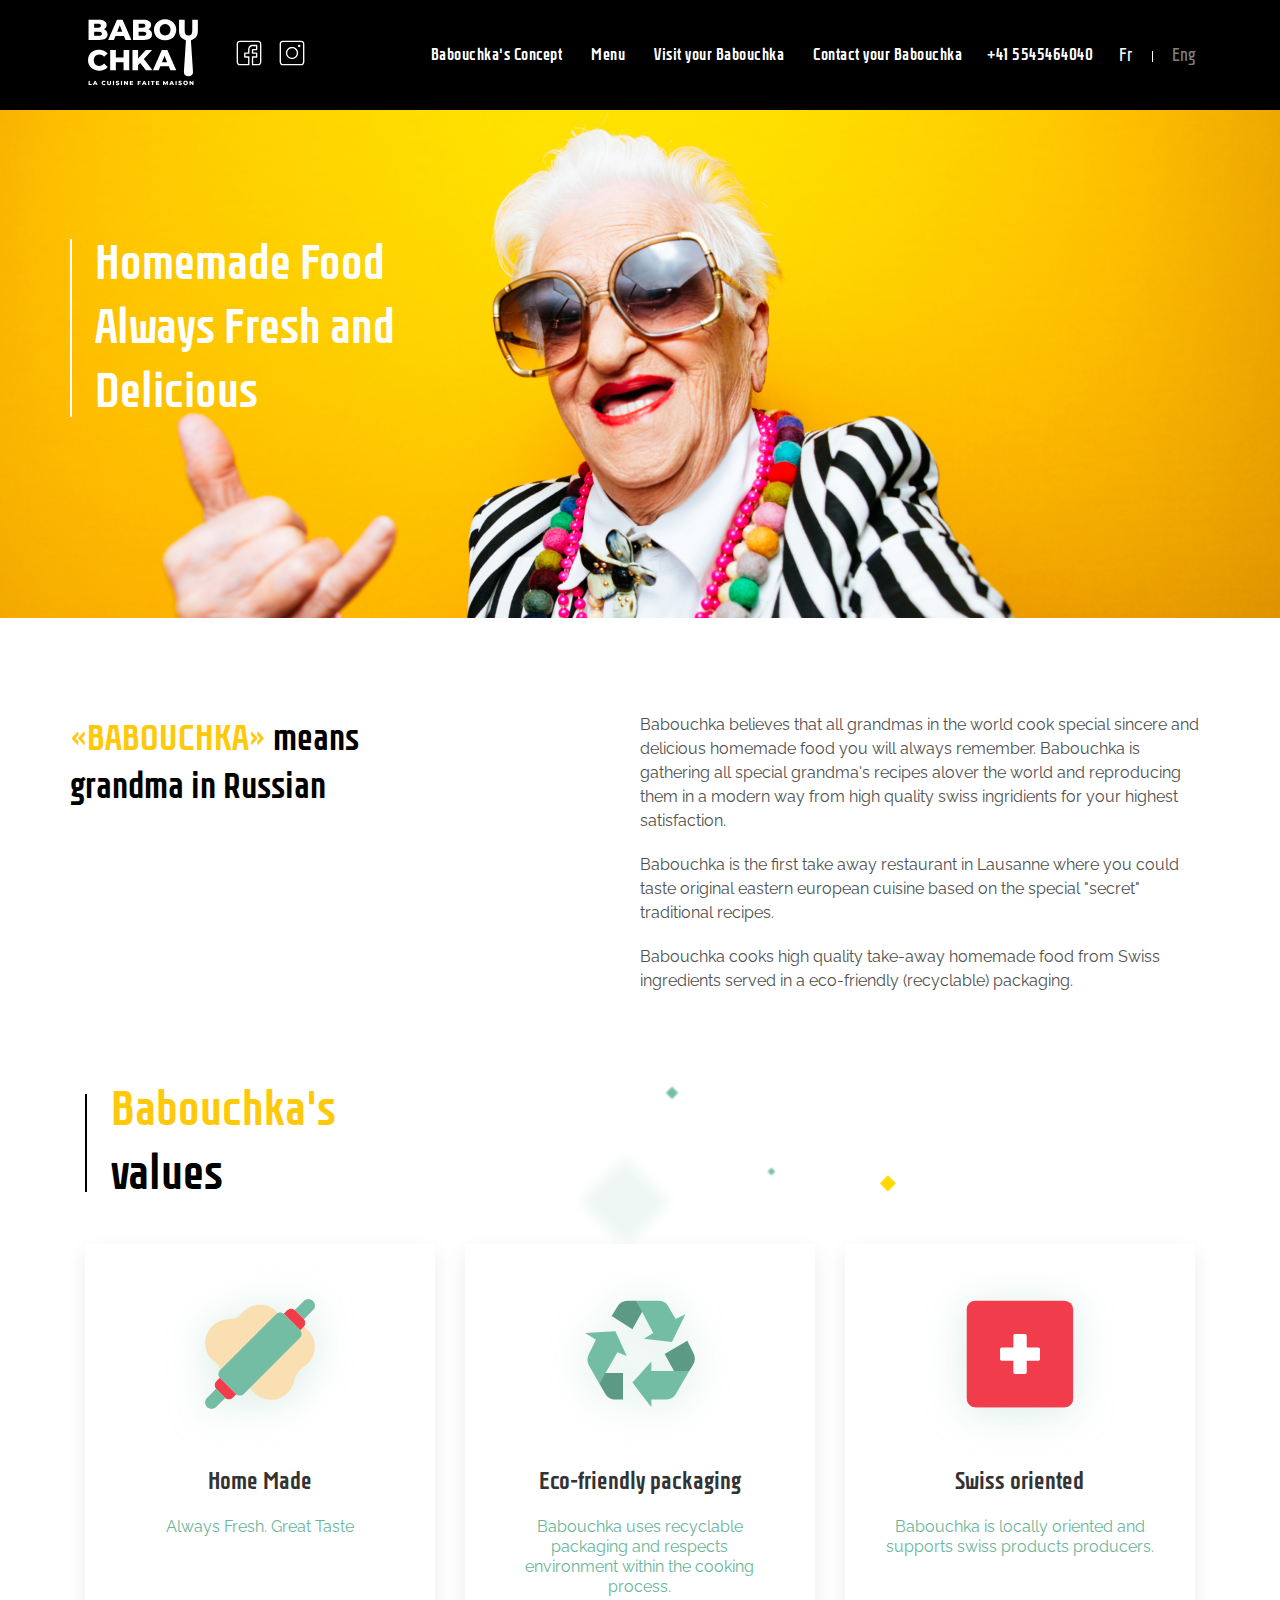
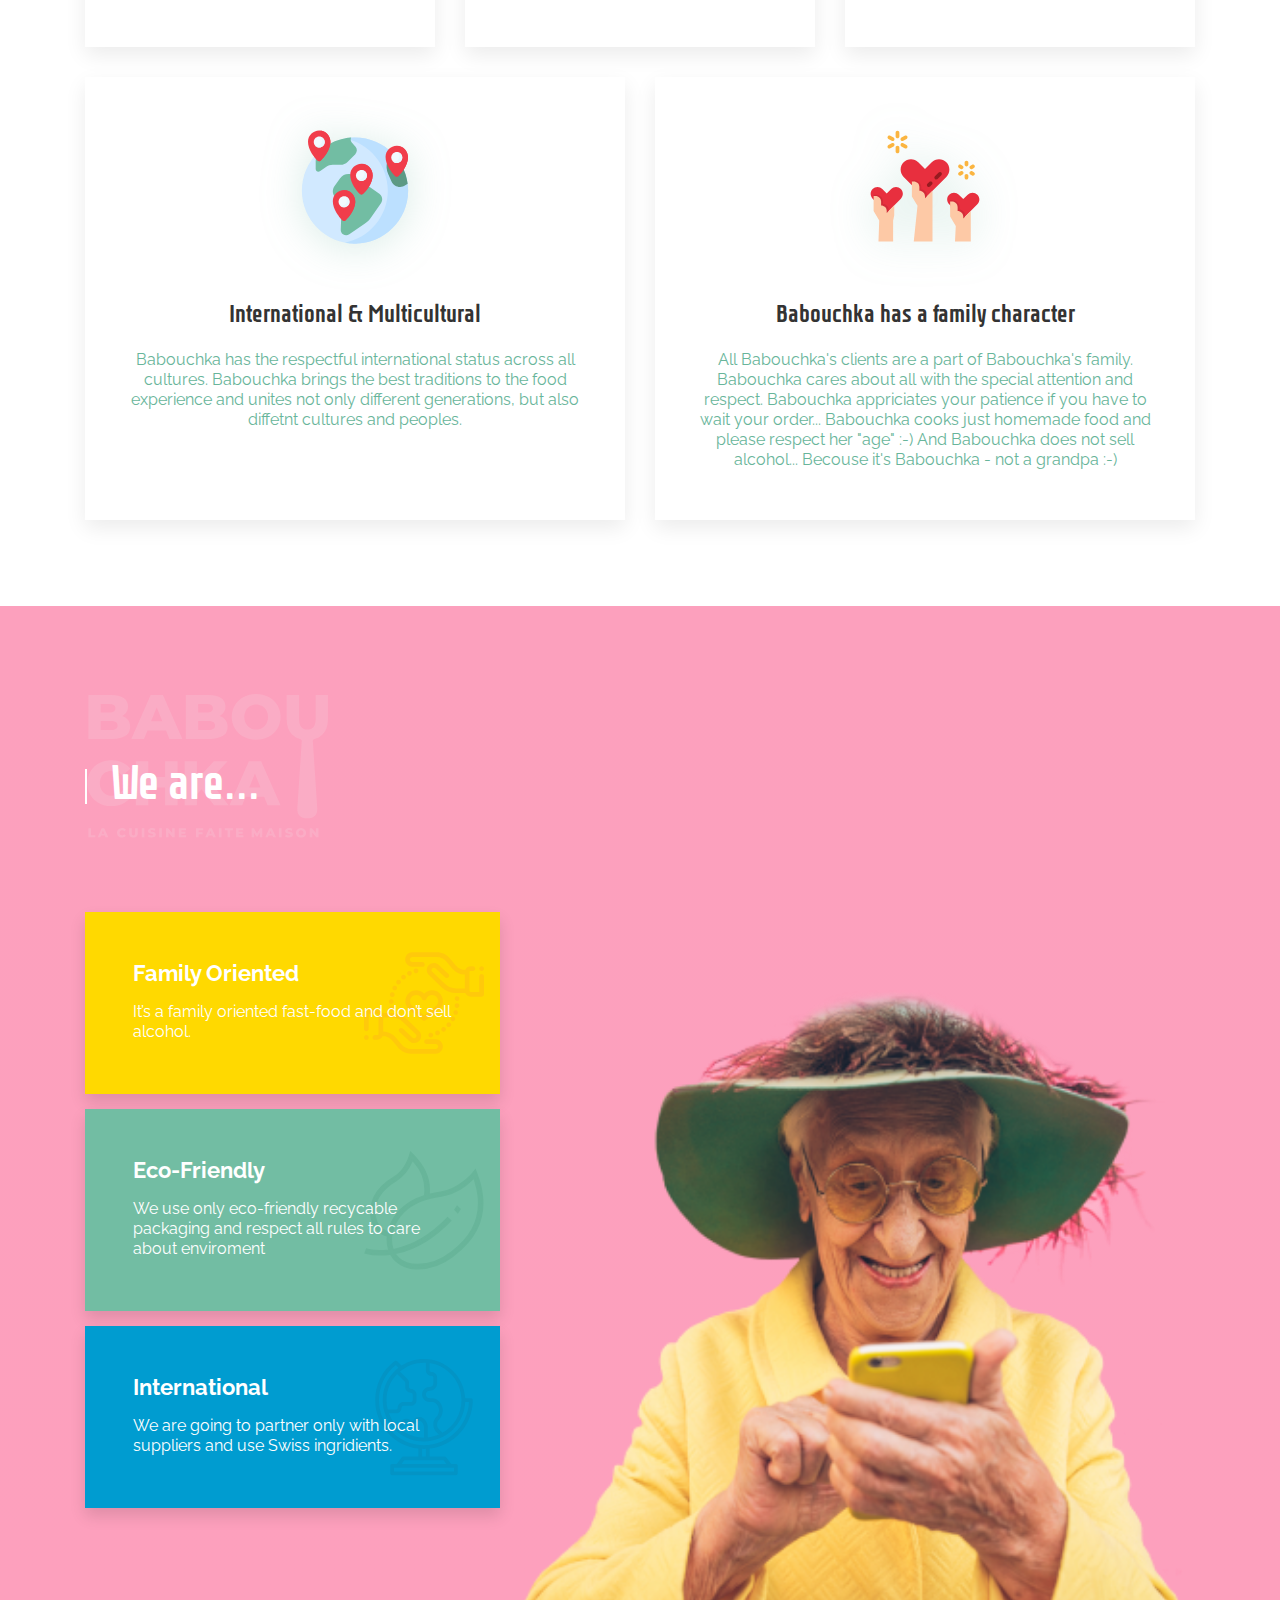
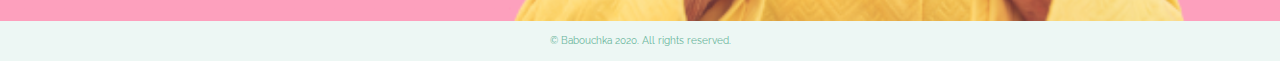
==== concept.html @ bee05f9d "add layout" ====
<!DOCTYPE html>
<html lang="ru">

<head>
    <meta charset="utf-8" />
    <meta name="viewport" content="width=device-width, initial-scale=1, shrink-to-fit=no" />

    <link rel="shortcut icon" href="favicon/favicon.ico" />
    <link rel="stylesheet" href="css/style.bundle.css" />

    <script src="js/bundle.js" defer async></script>

    <title>Concept</title>
</head>

<body>
    <header class="header">
        <div class="container">
            <div class="row">
                <div class="header__leftsect">
                    <div class="header__phone">
                        <a href="tel:777777"><img src="img/phone-icon.svg" alt="phone"></a>
                    </div>
                    <div class="header__burger">
                        <img class="burgericon" src="img/burger.svg" alt="menu">
                        <img class="closemenu" src="img/close-menu.svg" alt="close menu">
                    </div>
                </div>
                <div class="header__centersect">
                    <a href="#" class="header__logo"><img src="img/logo.svg" alt="logo"></a>
                </div>
                <div class="header__rightsect">
                    <div class="header__social">
                        <ul>
                            <li>
                                <a href="#" target="_blank">
                                    <svg width="28" height="28" viewBox="0 0 28 28" fill="none"
                                        xmlns="http://www.w3.org/2000/svg">
                                        <path
                                            d="M16.8806 26.353V17.2829H20.9721V14.8414H16.8806V11.3141C16.881 10.9327 17.0327 10.5672 17.3023 10.2975C17.572 10.0279 17.9375 9.87625 18.3188 9.87582H20.9929V7.17427H17.5554C15.7496 7.17427 14.4391 8.59421 14.4391 10.5506V14.8414H10.4431V17.2829H14.4391V26.353H4.91696C4.05003 26.352 3.21889 26.0072 2.60588 25.3942C1.99287 24.7811 1.64805 23.95 1.64706 23.0831V4.91699C1.64804 4.05006 1.99287 3.21892 2.60588 2.60591C3.21889 1.9929 4.05003 1.64808 4.91696 1.64709H23.083C23.95 1.64808 24.7811 1.9929 25.3941 2.60591C26.0071 3.21892 26.3519 4.05006 26.3529 4.91699V23.0831C26.3519 23.95 26.0071 24.7811 25.3941 25.3942C24.7811 26.0072 23.95 26.352 23.083 26.353L16.8806 26.353ZM18.2301 25.0035H23.083C23.5922 25.0029 24.0803 24.8004 24.4403 24.4404C24.8004 24.0804 25.0029 23.5922 25.0034 23.0831V4.91699C25.0029 4.40784 24.8004 3.91971 24.4403 3.55968C24.0803 3.19966 23.5922 2.99715 23.083 2.99658H4.91696C4.40781 2.99715 3.91967 3.19966 3.55965 3.55968C3.19962 3.91971 2.99711 4.40784 2.99654 4.91699V23.0831C2.99711 23.5922 3.19962 24.0804 3.55965 24.4404C3.91967 24.8004 4.40781 25.0029 4.91696 25.0035H13.0896V18.6324H9.92961C9.70796 18.6321 9.49545 18.544 9.33872 18.3872C9.18199 18.2305 9.09383 18.018 9.09358 17.7964V14.3279C9.09384 14.1062 9.18201 13.8937 9.33874 13.737C9.49547 13.5803 9.70796 13.4921 9.92961 13.4919H13.0896V10.5506C13.0896 9.28238 13.5274 8.10361 14.3223 7.23145C15.1491 6.32436 16.2972 5.82479 17.5554 5.82479H21.5226C21.7399 5.82503 21.9483 5.91147 22.102 6.06516C22.2557 6.21884 22.3421 6.4272 22.3424 6.64455V10.4055C22.3421 10.6228 22.2557 10.8312 22.102 10.9849C21.9483 11.1386 21.7399 11.225 21.5226 11.2253H18.2301V13.4919H21.4856C21.7073 13.4922 21.9198 13.5803 22.0765 13.737C22.2332 13.8938 22.3214 14.1062 22.3216 14.3279V17.7964C22.3214 18.018 22.2332 18.2305 22.0765 18.3872C21.9198 18.544 21.7073 18.6321 21.4856 18.6324H18.2301V25.0035Z"
                                            fill="#878E8C" />
                                    </svg>
                                </a>
                            </li>
                            <li>
                                <a href="#" target="_blank">
                                    <svg width="28" height="28" viewBox="0 0 28 28" fill="none"
                                        xmlns="http://www.w3.org/2000/svg">
                                        <path
                                            d="M4.91696 26.353C4.05003 26.352 3.21889 26.0072 2.60588 25.3942C1.99287 24.7812 1.64805 23.95 1.64706 23.0831V4.91699C1.64804 4.05006 1.99287 3.21892 2.60588 2.60591C3.21889 1.9929 4.05003 1.64808 4.91696 1.64709H23.083C23.95 1.64808 24.7811 1.9929 25.3941 2.60591C26.0071 3.21892 26.352 4.05006 26.3529 4.91699V23.0831C26.352 23.95 26.0071 24.7812 25.3941 25.3942C24.7811 26.0072 23.95 26.352 23.083 26.353H4.91696ZM4.91696 2.99658C4.40781 2.99715 3.91968 3.19966 3.55965 3.55968C3.19963 3.91971 2.99712 4.40784 2.99655 4.91699V23.0831C2.99712 23.5922 3.19963 24.0804 3.55965 24.4404C3.91968 24.8004 4.40781 25.0029 4.91696 25.0035H23.083C23.5922 25.0029 24.0803 24.8004 24.4404 24.4404C24.8004 24.0804 25.0029 23.5922 25.0035 23.0831V4.91699C25.0029 4.40784 24.8004 3.9197 24.4404 3.55968C24.0803 3.19965 23.5922 2.99714 23.083 2.99658H4.91696Z"
                                            fill="#878E8C" />
                                        <path
                                            d="M14 20.1246C12.7887 20.1246 11.6046 19.7654 10.5974 19.0924C9.59021 18.4195 8.8052 17.4629 8.34165 16.3438C7.8781 15.2247 7.75681 13.9933 7.99313 12.8052C8.22944 11.6172 8.81275 10.5259 9.66929 9.66934C10.5258 8.8128 11.6171 8.22949 12.8052 7.99317C13.9932 7.75686 15.2247 7.87814 16.3438 8.3417C17.4629 8.80525 18.4194 9.59025 19.0924 10.5974C19.7654 11.6046 20.1246 12.7887 20.1246 14.0001C20.1227 15.6238 19.4769 17.1806 18.3287 18.3288C17.1805 19.4769 15.6238 20.1228 14 20.1246ZM14 9.22497C13.0556 9.22497 12.1324 9.50503 11.3471 10.0297C10.5619 10.5544 9.94982 11.3002 9.58841 12.1727C9.22699 13.0452 9.13243 14.0054 9.31668 14.9316C9.50093 15.8579 9.95571 16.7087 10.6235 17.3766C11.2913 18.0444 12.1422 18.4991 13.0684 18.6834C13.9947 18.8676 14.9548 18.7731 15.8274 18.4117C16.6999 18.0502 17.4457 17.4382 17.9704 16.653C18.495 15.8677 18.7751 14.9445 18.7751 14.0001C18.7737 12.7341 18.2701 11.5203 17.3749 10.6251C16.4797 9.72996 15.266 9.22641 14 9.22497Z"
                                            fill="#878E8C" />
                                        <path
                                            d="M21.162 8.18686C21.8213 8.18686 22.3558 7.65239 22.3558 6.99309C22.3558 6.33379 21.8213 5.79932 21.162 5.79932C20.5027 5.79932 19.9683 6.33379 19.9683 6.99309C19.9683 7.65239 20.5027 8.18686 21.162 8.18686Z"
                                            fill="#878E8C" />
                                    </svg>
                                </a>
                            </li>
                        </ul>
                    </div>
                    <div class="header__menu">
                        <ul>
                            <li><a href="#">Babouchka's Concept</a></li>
                            <li><a href="#">Menu</a></li>
                            <li><a href="#">Visit your Babouchka</a></li>
                            <li><a href="#">Contact your Babouchka</a></li>
                        </ul>
                    </div>
                    <div class="header__deskphone">
                        <a href="tel:+41 5545464040">+41 5545464040</a>
                    </div>
                    <div class="header__lang">
                        <ul>
                            <li class="active"><a href="#">Fr</a></li>
                            <li><a href="#">Eng</a></li>
                        </ul>
                    </div>
                </div>
            </div>
        </div>
    </header>

<main>
    <section class="concept__topsect">
        <div class="picwr"> <img class="babouchka-desktop" src="img/babouchka3.png" alt="babouchka"></div>
        <div class="container">
            <img class="babouchka" src="img/babushka.png" alt="babouchka">

            <div class="concept__topsect-pagetitle">
                <p>
                    Homemade<br> Food<br> Always Fresh<br> and Delicious
                </p>
            </div>
            <div class="concept__topsectinfo">
                <p class="title"><span class="yellow-text">«BABOUCHKA»</span> means grandma in Russian</p>
                <div class="desc-r">
                    <p>
                        Babouchka believes that all grandmas in the world cook special sincere and delicious homemade
                        food
                        you
                        will always remember. Babouchka is gathering all special grandma's recipes alover the world and
                        reproducing them in a modern way from high quality swiss ingridients for your highest
                        satisfaction.
                    </p>
                    <p>
                        Babouchka is the first take away restaurant in Lausanne where you could taste original eastern
                        european
                        cuisine based on the special "secret" traditional recipes.
                    </p>
                    <p>
                        Babouchka cooks high quality take-away
                        homemade food from Swiss ingredients served in a eco-friendly (recyclable) packaging.
                    </p>
                </div>
            </div>
        </div>
    </section>

    <section class="concept__val">
        <div class="container">
            <p class="cval__title"><span class="yellow-text">Babouchka's</span><br> values</p>
            <div class="row">
                <div class="col-12 col-md-4">
                    <div class="cval__box">
                        <div class="cval__boxpic">
                            <img src="img/val1.svg" alt="icon">
                        </div>
                        <div class="cval__boxinfo">
                            <div class="cval__boxdescr">
                                <p class="title">Home Made</p>
                                <span class="clickhere">click here</span>
                                <p class="descr">
                                    Always Fresh. Great Taste
                                </p>
                            </div>
                        </div>
                    </div>
                </div>
                <div class="col-12 col-md-4">
                    <div class="cval__box">
                        <div class="cval__boxpic">
                            <img src="img/val2.svg" alt="icon">
                        </div>
                        <div class="cval__boxinfo">
                            <div class="cval__boxdescr">
                                <p class="title">Eco-friendly packaging</p>
                                <span class="clickhere">click here</span>
                                <p class="descr">
                                    Babouchka uses recyclable packaging and respects environment within the cooking
                                    process.
                                </p>
                            </div>
                        </div>
                    </div>
                </div>
                <div class="col-12 col-md-4">
                    <div class="cval__box">
                        <div class="cval__boxpic">
                            <img src="img/val3.svg" alt="icon">
                        </div>
                        <div class="cval__boxinfo">
                            <div class="cval__boxdescr">
                                <p class="title">Swiss oriented</p>
                                <span class="clickhere">click here</span>
                                <p class="descr">
                                    Babouchka is locally oriented and supports swiss products producers.
                                </p>
                            </div>
                        </div>
                    </div>
                </div>
                <div class="col-12 col-md-6">
                    <div class="cval__box">
                        <div class="cval__boxpic">
                            <img src="img/val4.svg" alt="icon">
                        </div>
                        <div class="cval__boxinfo">
                            <div class="cval__boxdescr">
                                <p class="title">International & Multicultural</p>
                                <span class="clickhere">click here</span>
                                <p class="descr">
                                    Babouchka has the respectful international status across all cultures. Babouchka
                                    brings the best traditions to the food experience and unites not only different
                                    generations, but also diffetnt cultures and peoples.
                                </p>
                            </div>
                        </div>
                    </div>
                </div>
                <div class="col-12 col-md-6">
                    <div class="cval__box">
                        <div class="cval__boxpic">
                            <img src="img/val5.svg" alt="icon">
                        </div>
                        <div class="cval__boxinfo">
                            <div class="cval__boxdescr">
                                <p class="title">Babouchka has a family character</p>
                                <span class="clickhere">click here</span>
                                <p class="descr">
                                    All Babouchka's clients are a part of Babouchka's family. Babouchka cares about all
                                    with the special attention and respect. Babouchka appriciates your patience if you
                                    have to wait your order... Babouchka cooks just homemade food and please respect her
                                    "age" :-) And Babouchka does not sell alcohol... Becouse it's Babouchka - not a
                                    grandpa :-)
                                </p>
                            </div>
                        </div>
                    </div>
                </div>
            </div>
        </div>
    </section>

    <section class="weare">
        <div class="container titcont">
            <img class="logobg" src="img/logo-pink.svg" alt="logo">
        </div>
        <div class="container">
            <div class="weare__wrap">
                <p class="title">We are...</p>
                <div class="weare__box yellow-box">
                    <p class="weare__boxtitle">Family Oriented</p>
                    <p class="weare__boxdescr">It’s a family oriented fast-food and don’t sell alcohol.</p>
                </div>
                <div class="weare__box green-box">
                    <p class="weare__boxtitle">Eco-Friendly</p>
                    <p class="weare__boxdescr">We use only eco-friendly recycable packaging and respect all rules to
                        care about enviroment</p>
                </div>
                <div class="weare__box blue-box">
                    <p class="weare__boxtitle">International</p>
                    <p class="weare__boxdescr">We are going to partner only with local suppliers and use Swiss
                        ingridients.</p>
                </div>
            </div>
        </div>
    </section>


</main>

<footer>
    <p>© Babouchka 2020. All rights reserved.</p>
</footer>

<!-- <script src="js/bundle.js"></script> -->
</body>

</html>
---- css/style.bundle.css ----
@import url(https://fonts.googleapis.com/css2?family=Raleway:wght@400;500;600;700;800;900&display=swap);
/**
 * Swiper 6.1.2
 * Most modern mobile touch slider and framework with hardware accelerated transitions
 * http://swiperjs.com
 *
 * Copyright 2014-2020 Vladimir Kharlampidi
 *
 * Released under the MIT License
 *
 * Released on: August 17, 2020
 */

@font-face {
  font-family: 'swiper-icons';
  src: url('data:application/font-woff;charset=utf-8;base64, [base64]//wADZ2x5ZgAAAywAAADMAAAD2MHtryVoZWFkAAABbAAAADAAAAA2E2+eoWhoZWEAAAGcAAAAHwAAACQC9gDzaG10eAAAAigAAAAZAAAArgJkABFsb2NhAAAC0AAAAFoAAABaFQAUGG1heHAAAAG8AAAAHwAAACAAcABAbmFtZQAAA/gAAAE5AAACXvFdBwlwb3N0AAAFNAAAAGIAAACE5s74hXjaY2BkYGAAYpf5Hu/j+W2+MnAzMYDAzaX6QjD6/4//Bxj5GA8AuRwMYGkAPywL13jaY2BkYGA88P8Agx4j+/8fQDYfA1AEBWgDAIB2BOoAeNpjYGRgYNBh4GdgYgABEMnIABJzYNADCQAACWgAsQB42mNgYfzCOIGBlYGB0YcxjYGBwR1Kf2WQZGhhYGBiYGVmgAFGBiQQkOaawtDAoMBQxXjg/wEGPcYDDA4wNUA2CCgwsAAAO4EL6gAAeNpj2M0gyAACqxgGNWBkZ2D4/wMA+xkDdgAAAHjaY2BgYGaAYBkGRgYQiAHyGMF8FgYHIM3DwMHABGQrMOgyWDLEM1T9/w8UBfEMgLzE////P/5//f/V/xv+r4eaAAeMbAxwIUYmIMHEgKYAYjUcsDAwsLKxc3BycfPw8jEQA/[base64]/uznmfPFBNODM2K7MTQ45YEAZqGP81AmGGcF3iPqOop0r1SPTaTbVkfUe4HXj97wYE+yNwWYxwWu4v1ugWHgo3S1XdZEVqWM7ET0cfnLGxWfkgR42o2PvWrDMBSFj/IHLaF0zKjRgdiVMwScNRAoWUoH78Y2icB/yIY09An6AH2Bdu/UB+yxopYshQiEvnvu0dURgDt8QeC8PDw7Fpji3fEA4z/PEJ6YOB5hKh4dj3EvXhxPqH/SKUY3rJ7srZ4FZnh1PMAtPhwP6fl2PMJMPDgeQ4rY8YT6Gzao0eAEA409DuggmTnFnOcSCiEiLMgxCiTI6Cq5DZUd3Qmp10vO0LaLTd2cjN4fOumlc7lUYbSQcZFkutRG7g6JKZKy0RmdLY680CDnEJ+UMkpFFe1RN7nxdVpXrC4aTtnaurOnYercZg2YVmLN/d/gczfEimrE/fs/bOuq29Zmn8tloORaXgZgGa78yO9/cnXm2BpaGvq25Dv9S4E9+5SIc9PqupJKhYFSSl47+Qcr1mYNAAAAeNptw0cKwkAAAMDZJA8Q7OUJvkLsPfZ6zFVERPy8qHh2YER+3i/BP83vIBLLySsoKimrqKqpa2hp6+jq6RsYGhmbmJqZSy0sraxtbO3sHRydnEMU4uR6yx7JJXveP7WrDycAAAAAAAH//wACeNpjYGRgYOABYhkgZgJCZgZNBkYGLQZtIJsFLMYAAAw3ALgAeNolizEKgDAQBCchRbC2sFER0YD6qVQiBCv/H9ezGI6Z5XBAw8CBK/m5iQQVauVbXLnOrMZv2oLdKFa8Pjuru2hJzGabmOSLzNMzvutpB3N42mNgZGBg4GKQYzBhYMxJLMlj4GBgAYow/P/PAJJhLM6sSoWKfWCAAwDAjgbRAAB42mNgYGBkAIIbCZo5IPrmUn0hGA0AO8EFTQAA') format('woff');
  font-weight: 400;
  font-style: normal;
}
:root {
  --swiper-theme-color: #007aff;
}
.swiper-container {
  margin-left: auto;
  margin-right: auto;
  position: relative;
  overflow: hidden;
  list-style: none;
  padding: 0;
  /* Fix of Webkit flickering */
  z-index: 1;
}
.swiper-container-vertical > .swiper-wrapper {
  flex-direction: column;
}
.swiper-wrapper {
  position: relative;
  width: 100%;
  height: 100%;
  z-index: 1;
  display: flex;
  transition-property: transform;
  box-sizing: content-box;
}
.swiper-container-android .swiper-slide,
.swiper-wrapper {
  transform: translate3d(0px, 0, 0);
}
.swiper-container-multirow > .swiper-wrapper {
  flex-wrap: wrap;
}
.swiper-container-multirow-column > .swiper-wrapper {
  flex-wrap: wrap;
  flex-direction: column;
}
.swiper-container-free-mode > .swiper-wrapper {
  transition-timing-function: ease-out;
  margin: 0 auto;
}
.swiper-slide {
  flex-shrink: 0;
  width: 100%;
  height: 100%;
  position: relative;
  transition-property: transform;
}
.swiper-slide-invisible-blank {
  visibility: hidden;
}
/* Auto Height */
.swiper-container-autoheight,
.swiper-container-autoheight .swiper-slide {
  height: auto;
}
.swiper-container-autoheight .swiper-wrapper {
  align-items: flex-start;
  transition-property: transform, height;
}
/* 3D Effects */
.swiper-container-3d {
  perspective: 1200px;
}
.swiper-container-3d .swiper-wrapper,
.swiper-container-3d .swiper-slide,
.swiper-container-3d .swiper-slide-shadow-left,
.swiper-container-3d .swiper-slide-shadow-right,
.swiper-container-3d .swiper-slide-shadow-top,
.swiper-container-3d .swiper-slide-shadow-bottom,
.swiper-container-3d .swiper-cube-shadow {
  transform-style: preserve-3d;
}
.swiper-container-3d .swiper-slide-shadow-left,
.swiper-container-3d .swiper-slide-shadow-right,
.swiper-container-3d .swiper-slide-shadow-top,
.swiper-container-3d .swiper-slide-shadow-bottom {
  position: absolute;
  left: 0;
  top: 0;
  width: 100%;
  height: 100%;
  pointer-events: none;
  z-index: 10;
}
.swiper-container-3d .swiper-slide-shadow-left {
  background-image: linear-gradient(to left, rgba(0, 0, 0, 0.5), rgba(0, 0, 0, 0));
}
.swiper-container-3d .swiper-slide-shadow-right {
  background-image: linear-gradient(to right, rgba(0, 0, 0, 0.5), rgba(0, 0, 0, 0));
}
.swiper-container-3d .swiper-slide-shadow-top {
  background-image: linear-gradient(to top, rgba(0, 0, 0, 0.5), rgba(0, 0, 0, 0));
}
.swiper-container-3d .swiper-slide-shadow-bottom {
  background-image: linear-gradient(to bottom, rgba(0, 0, 0, 0.5), rgba(0, 0, 0, 0));
}
/* CSS Mode */
.swiper-container-css-mode > .swiper-wrapper {
  overflow: auto;
  scrollbar-width: none;
  /* For Firefox */
  -ms-overflow-style: none;
  /* For Internet Explorer and Edge */
}
.swiper-container-css-mode > .swiper-wrapper::-webkit-scrollbar {
  display: none;
}
.swiper-container-css-mode > .swiper-wrapper > .swiper-slide {
  scroll-snap-align: start start;
}
.swiper-container-horizontal.swiper-container-css-mode > .swiper-wrapper {
  scroll-snap-type: x mandatory;
}
.swiper-container-vertical.swiper-container-css-mode > .swiper-wrapper {
  scroll-snap-type: y mandatory;
}
:root {
  --swiper-navigation-size: 44px;
  /*
  --swiper-navigation-color: var(--swiper-theme-color);
  */
}
.swiper-button-prev,
.swiper-button-next {
  position: absolute;
  top: 50%;
  width: calc(var(--swiper-navigation-size) / 44 * 27);
  height: var(--swiper-navigation-size);
  margin-top: calc(-1 * var(--swiper-navigation-size) / 2);
  z-index: 10;
  cursor: pointer;
  display: flex;
  align-items: center;
  justify-content: center;
  color: var(--swiper-navigation-color, var(--swiper-theme-color));
}
.swiper-button-prev.swiper-button-disabled,
.swiper-button-next.swiper-button-disabled {
  opacity: 0.35;
  cursor: auto;
  pointer-events: none;
}
.swiper-button-prev:after,
.swiper-button-next:after {
  font-family: swiper-icons;
  font-size: var(--swiper-navigation-size);
  text-transform: none !important;
  letter-spacing: 0;
  text-transform: none;
  font-variant: initial;
  line-height: 1;
}
.swiper-button-prev,
.swiper-container-rtl .swiper-button-next {
  left: 10px;
  right: auto;
}
.swiper-button-prev:after,
.swiper-container-rtl .swiper-button-next:after {
  content: 'prev';
}
.swiper-button-next,
.swiper-container-rtl .swiper-button-prev {
  right: 10px;
  left: auto;
}
.swiper-button-next:after,
.swiper-container-rtl .swiper-button-prev:after {
  content: 'next';
}
.swiper-button-prev.swiper-button-white,
.swiper-button-next.swiper-button-white {
  --swiper-navigation-color: #ffffff;
}
.swiper-button-prev.swiper-button-black,
.swiper-button-next.swiper-button-black {
  --swiper-navigation-color: #000000;
}
.swiper-button-lock {
  display: none;
}
:root {
  /*
  --swiper-pagination-color: var(--swiper-theme-color);
  */
}
.swiper-pagination {
  position: absolute;
  text-align: center;
  transition: 300ms opacity;
  transform: translate3d(0, 0, 0);
  z-index: 10;
}
.swiper-pagination.swiper-pagination-hidden {
  opacity: 0;
}
/* Common Styles */
.swiper-pagination-fraction,
.swiper-pagination-custom,
.swiper-container-horizontal > .swiper-pagination-bullets {
  bottom: 10px;
  left: 0;
  width: 100%;
}
/* Bullets */
.swiper-pagination-bullets-dynamic {
  overflow: hidden;
  font-size: 0;
}
.swiper-pagination-bullets-dynamic .swiper-pagination-bullet {
  transform: scale(0.33);
  position: relative;
}
.swiper-pagination-bullets-dynamic .swiper-pagination-bullet-active {
  transform: scale(1);
}
.swiper-pagination-bullets-dynamic .swiper-pagination-bullet-active-main {
  transform: scale(1);
}
.swiper-pagination-bullets-dynamic .swiper-pagination-bullet-active-prev {
  transform: scale(0.66);
}
.swiper-pagination-bullets-dynamic .swiper-pagination-bullet-active-prev-prev {
  transform: scale(0.33);
}
.swiper-pagination-bullets-dynamic .swiper-pagination-bullet-active-next {
  transform: scale(0.66);
}
.swiper-pagination-bullets-dynamic .swiper-pagination-bullet-active-next-next {
  transform: scale(0.33);
}
.swiper-pagination-bullet {
  width: 8px;
  height: 8px;
  display: inline-block;
  border-radius: 100%;
  background: #000;
  opacity: 0.2;
}
button.swiper-pagination-bullet {
  border: none;
  margin: 0;
  padding: 0;
  box-shadow: none;
  -webkit-appearance: none;
     -moz-appearance: none;
          appearance: none;
}
.swiper-pagination-clickable .swiper-pagination-bullet {
  cursor: pointer;
}
.swiper-pagination-bullet-active {
  opacity: 1;
  background: var(--swiper-pagination-color, var(--swiper-theme-color));
}
.swiper-container-vertical > .swiper-pagination-bullets {
  right: 10px;
  top: 50%;
  transform: translate3d(0px, -50%, 0);
}
.swiper-container-vertical > .swiper-pagination-bullets .swiper-pagination-bullet {
  margin: 6px 0;
  display: block;
}
.swiper-container-vertical > .swiper-pagination-bullets.swiper-pagination-bullets-dynamic {
  top: 50%;
  transform: translateY(-50%);
  width: 8px;
}
.swiper-container-vertical > .swiper-pagination-bullets.swiper-pagination-bullets-dynamic .swiper-pagination-bullet {
  display: inline-block;
  transition: 200ms transform, 200ms top;
}
.swiper-container-horizontal > .swiper-pagination-bullets .swiper-pagination-bullet {
  margin: 0 4px;
}
.swiper-container-horizontal > .swiper-pagination-bullets.swiper-pagination-bullets-dynamic {
  left: 50%;
  transform: translateX(-50%);
  white-space: nowrap;
}
.swiper-container-horizontal > .swiper-pagination-bullets.swiper-pagination-bullets-dynamic .swiper-pagination-bullet {
  transition: 200ms transform, 200ms left;
}
.swiper-container-horizontal.swiper-container-rtl > .swiper-pagination-bullets-dynamic .swiper-pagination-bullet {
  transition: 200ms transform, 200ms right;
}
/* Progress */
.swiper-pagination-progressbar {
  background: rgba(0, 0, 0, 0.25);
  position: absolute;
}
.swiper-pagination-progressbar .swiper-pagination-progressbar-fill {
  background: var(--swiper-pagination-color, var(--swiper-theme-color));
  position: absolute;
  left: 0;
  top: 0;
  width: 100%;
  height: 100%;
  transform: scale(0);
  transform-origin: left top;
}
.swiper-container-rtl .swiper-pagination-progressbar .swiper-pagination-progressbar-fill {
  transform-origin: right top;
}
.swiper-container-horizontal > .swiper-pagination-progressbar,
.swiper-container-vertical > .swiper-pagination-progressbar.swiper-pagination-progressbar-opposite {
  width: 100%;
  height: 4px;
  left: 0;
  top: 0;
}
.swiper-container-vertical > .swiper-pagination-progressbar,
.swiper-container-horizontal > .swiper-pagination-progressbar.swiper-pagination-progressbar-opposite {
  width: 4px;
  height: 100%;
  left: 0;
  top: 0;
}
.swiper-pagination-white {
  --swiper-pagination-color: #ffffff;
}
.swiper-pagination-black {
  --swiper-pagination-color: #000000;
}
.swiper-pagination-lock {
  display: none;
}
/* Scrollbar */
.swiper-scrollbar {
  border-radius: 10px;
  position: relative;
  -ms-touch-action: none;
  background: rgba(0, 0, 0, 0.1);
}
.swiper-container-horizontal > .swiper-scrollbar {
  position: absolute;
  left: 1%;
  bottom: 3px;
  z-index: 50;
  height: 5px;
  width: 98%;
}
.swiper-container-vertical > .swiper-scrollbar {
  position: absolute;
  right: 3px;
  top: 1%;
  z-index: 50;
  width: 5px;
  height: 98%;
}
.swiper-scrollbar-drag {
  height: 100%;
  width: 100%;
  position: relative;
  background: rgba(0, 0, 0, 0.5);
  border-radius: 10px;
  left: 0;
  top: 0;
}
.swiper-scrollbar-cursor-drag {
  cursor: move;
}
.swiper-scrollbar-lock {
  display: none;
}
.swiper-zoom-container {
  width: 100%;
  height: 100%;
  display: flex;
  justify-content: center;
  align-items: center;
  text-align: center;
}
.swiper-zoom-container > img,
.swiper-zoom-container > svg,
.swiper-zoom-container > canvas {
  max-width: 100%;
  max-height: 100%;
  object-fit: contain;
}
.swiper-slide-zoomed {
  cursor: move;
}
/* Preloader */
:root {
  /*
  --swiper-preloader-color: var(--swiper-theme-color);
  */
}
.swiper-lazy-preloader {
  width: 42px;
  height: 42px;
  position: absolute;
  left: 50%;
  top: 50%;
  margin-left: -21px;
  margin-top: -21px;
  z-index: 10;
  transform-origin: 50%;
  animation: swiper-preloader-spin 1s infinite linear;
  box-sizing: border-box;
  border: 4px solid var(--swiper-preloader-color, var(--swiper-theme-color));
  border-radius: 50%;
  border-top-color: transparent;
}
.swiper-lazy-preloader-white {
  --swiper-preloader-color: #fff;
}
.swiper-lazy-preloader-black {
  --swiper-preloader-color: #000;
}
@keyframes swiper-preloader-spin {
  100% {
    transform: rotate(360deg);
  }
}
/* a11y */
.swiper-container .swiper-notification {
  position: absolute;
  left: 0;
  top: 0;
  pointer-events: none;
  opacity: 0;
  z-index: -1000;
}
.swiper-container-fade.swiper-container-free-mode .swiper-slide {
  transition-timing-function: ease-out;
}
.swiper-container-fade .swiper-slide {
  pointer-events: none;
  transition-property: opacity;
}
.swiper-container-fade .swiper-slide .swiper-slide {
  pointer-events: none;
}
.swiper-container-fade .swiper-slide-active,
.swiper-container-fade .swiper-slide-active .swiper-slide-active {
  pointer-events: auto;
}
.swiper-container-cube {
  overflow: visible;
}
.swiper-container-cube .swiper-slide {
  pointer-events: none;
  -webkit-backface-visibility: hidden;
          backface-visibility: hidden;
  z-index: 1;
  visibility: hidden;
  transform-origin: 0 0;
  width: 100%;
  height: 100%;
}
.swiper-container-cube .swiper-slide .swiper-slide {
  pointer-events: none;
}
.swiper-container-cube.swiper-container-rtl .swiper-slide {
  transform-origin: 100% 0;
}
.swiper-container-cube .swiper-slide-active,
.swiper-container-cube .swiper-slide-active .swiper-slide-active {
  pointer-events: auto;
}
.swiper-container-cube .swiper-slide-active,
.swiper-container-cube .swiper-slide-next,
.swiper-container-cube .swiper-slide-prev,
.swiper-container-cube .swiper-slide-next + .swiper-slide {
  pointer-events: auto;
  visibility: visible;
}
.swiper-container-cube .swiper-slide-shadow-top,
.swiper-container-cube .swiper-slide-shadow-bottom,
.swiper-container-cube .swiper-slide-shadow-left,
.swiper-container-cube .swiper-slide-shadow-right {
  z-index: 0;
  -webkit-backface-visibility: hidden;
          backface-visibility: hidden;
}
.swiper-container-cube .swiper-cube-shadow {
  position: absolute;
  left: 0;
  bottom: 0px;
  width: 100%;
  height: 100%;
  background: #000;
  opacity: 0.6;
  -webkit-filter: blur(50px);
  filter: blur(50px);
  z-index: 0;
}
.swiper-container-flip {
  overflow: visible;
}
.swiper-container-flip .swiper-slide {
  pointer-events: none;
  -webkit-backface-visibility: hidden;
          backface-visibility: hidden;
  z-index: 1;
}
.swiper-container-flip .swiper-slide .swiper-slide {
  pointer-events: none;
}
.swiper-container-flip .swiper-slide-active,
.swiper-container-flip .swiper-slide-active .swiper-slide-active {
  pointer-events: auto;
}
.swiper-container-flip .swiper-slide-shadow-top,
.swiper-container-flip .swiper-slide-shadow-bottom,
.swiper-container-flip .swiper-slide-shadow-left,
.swiper-container-flip .swiper-slide-shadow-right {
  z-index: 0;
  -webkit-backface-visibility: hidden;
          backface-visibility: hidden;
}

html{box-sizing:border-box;-ms-overflow-style:scrollbar}*,:after,:before{box-sizing:inherit}.container,.container-fluid,.container-lg,.container-md,.container-sm,.container-xl{width:100%;padding-right:15px;padding-left:15px;margin-right:auto;margin-left:auto}@media (min-width:576px){.container,.container-sm{max-width:540px}}@media (min-width:768px){.container,.container-md,.container-sm{max-width:720px}}@media (min-width:992px){.container,.container-lg,.container-md,.container-sm{max-width:960px}}@media (min-width:1200px){.container,.container-lg,.container-md,.container-sm,.container-xl{max-width:1140px}}.row{display:flex;flex-wrap:wrap;margin-right:-15px;margin-left:-15px}.no-gutters{margin-right:0;margin-left:0}.no-gutters>.col,.no-gutters>[class*=col-]{padding-right:0;padding-left:0}.col,.col-1,.col-2,.col-3,.col-4,.col-5,.col-6,.col-7,.col-8,.col-9,.col-10,.col-11,.col-12,.col-auto,.col-lg,.col-lg-1,.col-lg-2,.col-lg-3,.col-lg-4,.col-lg-5,.col-lg-6,.col-lg-7,.col-lg-8,.col-lg-9,.col-lg-10,.col-lg-11,.col-lg-12,.col-lg-auto,.col-md,.col-md-1,.col-md-2,.col-md-3,.col-md-4,.col-md-5,.col-md-6,.col-md-7,.col-md-8,.col-md-9,.col-md-10,.col-md-11,.col-md-12,.col-md-auto,.col-sm,.col-sm-1,.col-sm-2,.col-sm-3,.col-sm-4,.col-sm-5,.col-sm-6,.col-sm-7,.col-sm-8,.col-sm-9,.col-sm-10,.col-sm-11,.col-sm-12,.col-sm-auto,.col-xl,.col-xl-1,.col-xl-2,.col-xl-3,.col-xl-4,.col-xl-5,.col-xl-6,.col-xl-7,.col-xl-8,.col-xl-9,.col-xl-10,.col-xl-11,.col-xl-12,.col-xl-auto{position:relative;width:100%;padding-right:15px;padding-left:15px}.col{flex-basis:0;flex-grow:1;max-width:100%}.row-cols-1>*{flex:0 0 100%;max-width:100%}.row-cols-2>*{flex:0 0 50%;max-width:50%}.row-cols-3>*{flex:0 0 33.33333%;max-width:33.33333%}.row-cols-4>*{flex:0 0 25%;max-width:25%}.row-cols-5>*{flex:0 0 20%;max-width:20%}.row-cols-6>*{flex:0 0 16.66667%;max-width:16.66667%}.col-auto{flex:0 0 auto;width:auto;max-width:100%}.col-1{flex:0 0 8.33333%;max-width:8.33333%}.col-2{flex:0 0 16.66667%;max-width:16.66667%}.col-3{flex:0 0 25%;max-width:25%}.col-4{flex:0 0 33.33333%;max-width:33.33333%}.col-5{flex:0 0 41.66667%;max-width:41.66667%}.col-6{flex:0 0 50%;max-width:50%}.col-7{flex:0 0 58.33333%;max-width:58.33333%}.col-8{flex:0 0 66.66667%;max-width:66.66667%}.col-9{flex:0 0 75%;max-width:75%}.col-10{flex:0 0 83.33333%;max-width:83.33333%}.col-11{flex:0 0 91.66667%;max-width:91.66667%}.col-12{flex:0 0 100%;max-width:100%}.order-first{order:-1}.order-last{order:13}.order-0{order:0}.order-1{order:1}.order-2{order:2}.order-3{order:3}.order-4{order:4}.order-5{order:5}.order-6{order:6}.order-7{order:7}.order-8{order:8}.order-9{order:9}.order-10{order:10}.order-11{order:11}.order-12{order:12}.offset-1{margin-left:8.33333%}.offset-2{margin-left:16.66667%}.offset-3{margin-left:25%}.offset-4{margin-left:33.33333%}.offset-5{margin-left:41.66667%}.offset-6{margin-left:50%}.offset-7{margin-left:58.33333%}.offset-8{margin-left:66.66667%}.offset-9{margin-left:75%}.offset-10{margin-left:83.33333%}.offset-11{margin-left:91.66667%}@media (min-width:576px){.col-sm{flex-basis:0;flex-grow:1;max-width:100%}.row-cols-sm-1>*{flex:0 0 100%;max-width:100%}.row-cols-sm-2>*{flex:0 0 50%;max-width:50%}.row-cols-sm-3>*{flex:0 0 33.33333%;max-width:33.33333%}.row-cols-sm-4>*{flex:0 0 25%;max-width:25%}.row-cols-sm-5>*{flex:0 0 20%;max-width:20%}.row-cols-sm-6>*{flex:0 0 16.66667%;max-width:16.66667%}.col-sm-auto{flex:0 0 auto;width:auto;max-width:100%}.col-sm-1{flex:0 0 8.33333%;max-width:8.33333%}.col-sm-2{flex:0 0 16.66667%;max-width:16.66667%}.col-sm-3{flex:0 0 25%;max-width:25%}.col-sm-4{flex:0 0 33.33333%;max-width:33.33333%}.col-sm-5{flex:0 0 41.66667%;max-width:41.66667%}.col-sm-6{flex:0 0 50%;max-width:50%}.col-sm-7{flex:0 0 58.33333%;max-width:58.33333%}.col-sm-8{flex:0 0 66.66667%;max-width:66.66667%}.col-sm-9{flex:0 0 75%;max-width:75%}.col-sm-10{flex:0 0 83.33333%;max-width:83.33333%}.col-sm-11{flex:0 0 91.66667%;max-width:91.66667%}.col-sm-12{flex:0 0 100%;max-width:100%}.order-sm-first{order:-1}.order-sm-last{order:13}.order-sm-0{order:0}.order-sm-1{order:1}.order-sm-2{order:2}.order-sm-3{order:3}.order-sm-4{order:4}.order-sm-5{order:5}.order-sm-6{order:6}.order-sm-7{order:7}.order-sm-8{order:8}.order-sm-9{order:9}.order-sm-10{order:10}.order-sm-11{order:11}.order-sm-12{order:12}.offset-sm-0{margin-left:0}.offset-sm-1{margin-left:8.33333%}.offset-sm-2{margin-left:16.66667%}.offset-sm-3{margin-left:25%}.offset-sm-4{margin-left:33.33333%}.offset-sm-5{margin-left:41.66667%}.offset-sm-6{margin-left:50%}.offset-sm-7{margin-left:58.33333%}.offset-sm-8{margin-left:66.66667%}.offset-sm-9{margin-left:75%}.offset-sm-10{margin-left:83.33333%}.offset-sm-11{margin-left:91.66667%}}@media (min-width:768px){.col-md{flex-basis:0;flex-grow:1;max-width:100%}.row-cols-md-1>*{flex:0 0 100%;max-width:100%}.row-cols-md-2>*{flex:0 0 50%;max-width:50%}.row-cols-md-3>*{flex:0 0 33.33333%;max-width:33.33333%}.row-cols-md-4>*{flex:0 0 25%;max-width:25%}.row-cols-md-5>*{flex:0 0 20%;max-width:20%}.row-cols-md-6>*{flex:0 0 16.66667%;max-width:16.66667%}.col-md-auto{flex:0 0 auto;width:auto;max-width:100%}.col-md-1{flex:0 0 8.33333%;max-width:8.33333%}.col-md-2{flex:0 0 16.66667%;max-width:16.66667%}.col-md-3{flex:0 0 25%;max-width:25%}.col-md-4{flex:0 0 33.33333%;max-width:33.33333%}.col-md-5{flex:0 0 41.66667%;max-width:41.66667%}.col-md-6{flex:0 0 50%;max-width:50%}.col-md-7{flex:0 0 58.33333%;max-width:58.33333%}.col-md-8{flex:0 0 66.66667%;max-width:66.66667%}.col-md-9{flex:0 0 75%;max-width:75%}.col-md-10{flex:0 0 83.33333%;max-width:83.33333%}.col-md-11{flex:0 0 91.66667%;max-width:91.66667%}.col-md-12{flex:0 0 100%;max-width:100%}.order-md-first{order:-1}.order-md-last{order:13}.order-md-0{order:0}.order-md-1{order:1}.order-md-2{order:2}.order-md-3{order:3}.order-md-4{order:4}.order-md-5{order:5}.order-md-6{order:6}.order-md-7{order:7}.order-md-8{order:8}.order-md-9{order:9}.order-md-10{order:10}.order-md-11{order:11}.order-md-12{order:12}.offset-md-0{margin-left:0}.offset-md-1{margin-left:8.33333%}.offset-md-2{margin-left:16.66667%}.offset-md-3{margin-left:25%}.offset-md-4{margin-left:33.33333%}.offset-md-5{margin-left:41.66667%}.offset-md-6{margin-left:50%}.offset-md-7{margin-left:58.33333%}.offset-md-8{margin-left:66.66667%}.offset-md-9{margin-left:75%}.offset-md-10{margin-left:83.33333%}.offset-md-11{margin-left:91.66667%}}@media (min-width:992px){.col-lg{flex-basis:0;flex-grow:1;max-width:100%}.row-cols-lg-1>*{flex:0 0 100%;max-width:100%}.row-cols-lg-2>*{flex:0 0 50%;max-width:50%}.row-cols-lg-3>*{flex:0 0 33.33333%;max-width:33.33333%}.row-cols-lg-4>*{flex:0 0 25%;max-width:25%}.row-cols-lg-5>*{flex:0 0 20%;max-width:20%}.row-cols-lg-6>*{flex:0 0 16.66667%;max-width:16.66667%}.col-lg-auto{flex:0 0 auto;width:auto;max-width:100%}.col-lg-1{flex:0 0 8.33333%;max-width:8.33333%}.col-lg-2{flex:0 0 16.66667%;max-width:16.66667%}.col-lg-3{flex:0 0 25%;max-width:25%}.col-lg-4{flex:0 0 33.33333%;max-width:33.33333%}.col-lg-5{flex:0 0 41.66667%;max-width:41.66667%}.col-lg-6{flex:0 0 50%;max-width:50%}.col-lg-7{flex:0 0 58.33333%;max-width:58.33333%}.col-lg-8{flex:0 0 66.66667%;max-width:66.66667%}.col-lg-9{flex:0 0 75%;max-width:75%}.col-lg-10{flex:0 0 83.33333%;max-width:83.33333%}.col-lg-11{flex:0 0 91.66667%;max-width:91.66667%}.col-lg-12{flex:0 0 100%;max-width:100%}.order-lg-first{order:-1}.order-lg-last{order:13}.order-lg-0{order:0}.order-lg-1{order:1}.order-lg-2{order:2}.order-lg-3{order:3}.order-lg-4{order:4}.order-lg-5{order:5}.order-lg-6{order:6}.order-lg-7{order:7}.order-lg-8{order:8}.order-lg-9{order:9}.order-lg-10{order:10}.order-lg-11{order:11}.order-lg-12{order:12}.offset-lg-0{margin-left:0}.offset-lg-1{margin-left:8.33333%}.offset-lg-2{margin-left:16.66667%}.offset-lg-3{margin-left:25%}.offset-lg-4{margin-left:33.33333%}.offset-lg-5{margin-left:41.66667%}.offset-lg-6{margin-left:50%}.offset-lg-7{margin-left:58.33333%}.offset-lg-8{margin-left:66.66667%}.offset-lg-9{margin-left:75%}.offset-lg-10{margin-left:83.33333%}.offset-lg-11{margin-left:91.66667%}}@media (min-width:1200px){.col-xl{flex-basis:0;flex-grow:1;max-width:100%}.row-cols-xl-1>*{flex:0 0 100%;max-width:100%}.row-cols-xl-2>*{flex:0 0 50%;max-width:50%}.row-cols-xl-3>*{flex:0 0 33.33333%;max-width:33.33333%}.row-cols-xl-4>*{flex:0 0 25%;max-width:25%}.row-cols-xl-5>*{flex:0 0 20%;max-width:20%}.row-cols-xl-6>*{flex:0 0 16.66667%;max-width:16.66667%}.col-xl-auto{flex:0 0 auto;width:auto;max-width:100%}.col-xl-1{flex:0 0 8.33333%;max-width:8.33333%}.col-xl-2{flex:0 0 16.66667%;max-width:16.66667%}.col-xl-3{flex:0 0 25%;max-width:25%}.col-xl-4{flex:0 0 33.33333%;max-width:33.33333%}.col-xl-5{flex:0 0 41.66667%;max-width:41.66667%}.col-xl-6{flex:0 0 50%;max-width:50%}.col-xl-7{flex:0 0 58.33333%;max-width:58.33333%}.col-xl-8{flex:0 0 66.66667%;max-width:66.66667%}.col-xl-9{flex:0 0 75%;max-width:75%}.col-xl-10{flex:0 0 83.33333%;max-width:83.33333%}.col-xl-11{flex:0 0 91.66667%;max-width:91.66667%}.col-xl-12{flex:0 0 100%;max-width:100%}.order-xl-first{order:-1}.order-xl-last{order:13}.order-xl-0{order:0}.order-xl-1{order:1}.order-xl-2{order:2}.order-xl-3{order:3}.order-xl-4{order:4}.order-xl-5{order:5}.order-xl-6{order:6}.order-xl-7{order:7}.order-xl-8{order:8}.order-xl-9{order:9}.order-xl-10{order:10}.order-xl-11{order:11}.order-xl-12{order:12}.offset-xl-0{margin-left:0}.offset-xl-1{margin-left:8.33333%}.offset-xl-2{margin-left:16.66667%}.offset-xl-3{margin-left:25%}.offset-xl-4{margin-left:33.33333%}.offset-xl-5{margin-left:41.66667%}.offset-xl-6{margin-left:50%}.offset-xl-7{margin-left:58.33333%}.offset-xl-8{margin-left:66.66667%}.offset-xl-9{margin-left:75%}.offset-xl-10{margin-left:83.33333%}.offset-xl-11{margin-left:91.66667%}}.d-none{display:none!important}.d-inline{display:inline!important}.d-inline-block{display:inline-block!important}.d-block{display:block!important}.d-table{display:table!important}.d-table-row{display:table-row!important}.d-table-cell{display:table-cell!important}.d-flex{display:flex!important}.d-inline-flex{display:inline-flex!important}@media (min-width:576px){.d-sm-none{display:none!important}.d-sm-inline{display:inline!important}.d-sm-inline-block{display:inline-block!important}.d-sm-block{display:block!important}.d-sm-table{display:table!important}.d-sm-table-row{display:table-row!important}.d-sm-table-cell{display:table-cell!important}.d-sm-flex{display:flex!important}.d-sm-inline-flex{display:inline-flex!important}}@media (min-width:768px){.d-md-none{display:none!important}.d-md-inline{display:inline!important}.d-md-inline-block{display:inline-block!important}.d-md-block{display:block!important}.d-md-table{display:table!important}.d-md-table-row{display:table-row!important}.d-md-table-cell{display:table-cell!important}.d-md-flex{display:flex!important}.d-md-inline-flex{display:inline-flex!important}}@media (min-width:992px){.d-lg-none{display:none!important}.d-lg-inline{display:inline!important}.d-lg-inline-block{display:inline-block!important}.d-lg-block{display:block!important}.d-lg-table{display:table!important}.d-lg-table-row{display:table-row!important}.d-lg-table-cell{display:table-cell!important}.d-lg-flex{display:flex!important}.d-lg-inline-flex{display:inline-flex!important}}@media (min-width:1200px){.d-xl-none{display:none!important}.d-xl-inline{display:inline!important}.d-xl-inline-block{display:inline-block!important}.d-xl-block{display:block!important}.d-xl-table{display:table!important}.d-xl-table-row{display:table-row!important}.d-xl-table-cell{display:table-cell!important}.d-xl-flex{display:flex!important}.d-xl-inline-flex{display:inline-flex!important}}@media print{.d-print-none{display:none!important}.d-print-inline{display:inline!important}.d-print-inline-block{display:inline-block!important}.d-print-block{display:block!important}.d-print-table{display:table!important}.d-print-table-row{display:table-row!important}.d-print-table-cell{display:table-cell!important}.d-print-flex{display:flex!important}.d-print-inline-flex{display:inline-flex!important}}.flex-row{flex-direction:row!important}.flex-column{flex-direction:column!important}.flex-row-reverse{flex-direction:row-reverse!important}.flex-column-reverse{flex-direction:column-reverse!important}.flex-wrap{flex-wrap:wrap!important}.flex-nowrap{flex-wrap:nowrap!important}.flex-wrap-reverse{flex-wrap:wrap-reverse!important}.flex-fill{flex:1 1 auto!important}.flex-grow-0{flex-grow:0!important}.flex-grow-1{flex-grow:1!important}.flex-shrink-0{flex-shrink:0!important}.flex-shrink-1{flex-shrink:1!important}.justify-content-start{justify-content:flex-start!important}.justify-content-end{justify-content:flex-end!important}.justify-content-center{justify-content:center!important}.justify-content-between{justify-content:space-between!important}.justify-content-around{justify-content:space-around!important}.align-items-start{align-items:flex-start!important}.align-items-end{align-items:flex-end!important}.align-items-center{align-items:center!important}.align-items-baseline{align-items:baseline!important}.align-items-stretch{align-items:stretch!important}.align-content-start{align-content:flex-start!important}.align-content-end{align-content:flex-end!important}.align-content-center{align-content:center!important}.align-content-between{align-content:space-between!important}.align-content-around{align-content:space-around!important}.align-content-stretch{align-content:stretch!important}.align-self-auto{align-self:auto!important}.align-self-start{align-self:flex-start!important}.align-self-end{align-self:flex-end!important}.align-self-center{align-self:center!important}.align-self-baseline{align-self:baseline!important}.align-self-stretch{align-self:stretch!important}@media (min-width:576px){.flex-sm-row{flex-direction:row!important}.flex-sm-column{flex-direction:column!important}.flex-sm-row-reverse{flex-direction:row-reverse!important}.flex-sm-column-reverse{flex-direction:column-reverse!important}.flex-sm-wrap{flex-wrap:wrap!important}.flex-sm-nowrap{flex-wrap:nowrap!important}.flex-sm-wrap-reverse{flex-wrap:wrap-reverse!important}.flex-sm-fill{flex:1 1 auto!important}.flex-sm-grow-0{flex-grow:0!important}.flex-sm-grow-1{flex-grow:1!important}.flex-sm-shrink-0{flex-shrink:0!important}.flex-sm-shrink-1{flex-shrink:1!important}.justify-content-sm-start{justify-content:flex-start!important}.justify-content-sm-end{justify-content:flex-end!important}.justify-content-sm-center{justify-content:center!important}.justify-content-sm-between{justify-content:space-between!important}.justify-content-sm-around{justify-content:space-around!important}.align-items-sm-start{align-items:flex-start!important}.align-items-sm-end{align-items:flex-end!important}.align-items-sm-center{align-items:center!important}.align-items-sm-baseline{align-items:baseline!important}.align-items-sm-stretch{align-items:stretch!important}.align-content-sm-start{align-content:flex-start!important}.align-content-sm-end{align-content:flex-end!important}.align-content-sm-center{align-content:center!important}.align-content-sm-between{align-content:space-between!important}.align-content-sm-around{align-content:space-around!important}.align-content-sm-stretch{align-content:stretch!important}.align-self-sm-auto{align-self:auto!important}.align-self-sm-start{align-self:flex-start!important}.align-self-sm-end{align-self:flex-end!important}.align-self-sm-center{align-self:center!important}.align-self-sm-baseline{align-self:baseline!important}.align-self-sm-stretch{align-self:stretch!important}}@media (min-width:768px){.flex-md-row{flex-direction:row!important}.flex-md-column{flex-direction:column!important}.flex-md-row-reverse{flex-direction:row-reverse!important}.flex-md-column-reverse{flex-direction:column-reverse!important}.flex-md-wrap{flex-wrap:wrap!important}.flex-md-nowrap{flex-wrap:nowrap!important}.flex-md-wrap-reverse{flex-wrap:wrap-reverse!important}.flex-md-fill{flex:1 1 auto!important}.flex-md-grow-0{flex-grow:0!important}.flex-md-grow-1{flex-grow:1!important}.flex-md-shrink-0{flex-shrink:0!important}.flex-md-shrink-1{flex-shrink:1!important}.justify-content-md-start{justify-content:flex-start!important}.justify-content-md-end{justify-content:flex-end!important}.justify-content-md-center{justify-content:center!important}.justify-content-md-between{justify-content:space-between!important}.justify-content-md-around{justify-content:space-around!important}.align-items-md-start{align-items:flex-start!important}.align-items-md-end{align-items:flex-end!important}.align-items-md-center{align-items:center!important}.align-items-md-baseline{align-items:baseline!important}.align-items-md-stretch{align-items:stretch!important}.align-content-md-start{align-content:flex-start!important}.align-content-md-end{align-content:flex-end!important}.align-content-md-center{align-content:center!important}.align-content-md-between{align-content:space-between!important}.align-content-md-around{align-content:space-around!important}.align-content-md-stretch{align-content:stretch!important}.align-self-md-auto{align-self:auto!important}.align-self-md-start{align-self:flex-start!important}.align-self-md-end{align-self:flex-end!important}.align-self-md-center{align-self:center!important}.align-self-md-baseline{align-self:baseline!important}.align-self-md-stretch{align-self:stretch!important}}@media (min-width:992px){.flex-lg-row{flex-direction:row!important}.flex-lg-column{flex-direction:column!important}.flex-lg-row-reverse{flex-direction:row-reverse!important}.flex-lg-column-reverse{flex-direction:column-reverse!important}.flex-lg-wrap{flex-wrap:wrap!important}.flex-lg-nowrap{flex-wrap:nowrap!important}.flex-lg-wrap-reverse{flex-wrap:wrap-reverse!important}.flex-lg-fill{flex:1 1 auto!important}.flex-lg-grow-0{flex-grow:0!important}.flex-lg-grow-1{flex-grow:1!important}.flex-lg-shrink-0{flex-shrink:0!important}.flex-lg-shrink-1{flex-shrink:1!important}.justify-content-lg-start{justify-content:flex-start!important}.justify-content-lg-end{justify-content:flex-end!important}.justify-content-lg-center{justify-content:center!important}.justify-content-lg-between{justify-content:space-between!important}.justify-content-lg-around{justify-content:space-around!important}.align-items-lg-start{align-items:flex-start!important}.align-items-lg-end{align-items:flex-end!important}.align-items-lg-center{align-items:center!important}.align-items-lg-baseline{align-items:baseline!important}.align-items-lg-stretch{align-items:stretch!important}.align-content-lg-start{align-content:flex-start!important}.align-content-lg-end{align-content:flex-end!important}.align-content-lg-center{align-content:center!important}.align-content-lg-between{align-content:space-between!important}.align-content-lg-around{align-content:space-around!important}.align-content-lg-stretch{align-content:stretch!important}.align-self-lg-auto{align-self:auto!important}.align-self-lg-start{align-self:flex-start!important}.align-self-lg-end{align-self:flex-end!important}.align-self-lg-center{align-self:center!important}.align-self-lg-baseline{align-self:baseline!important}.align-self-lg-stretch{align-self:stretch!important}}@media (min-width:1200px){.flex-xl-row{flex-direction:row!important}.flex-xl-column{flex-direction:column!important}.flex-xl-row-reverse{flex-direction:row-reverse!important}.flex-xl-column-reverse{flex-direction:column-reverse!important}.flex-xl-wrap{flex-wrap:wrap!important}.flex-xl-nowrap{flex-wrap:nowrap!important}.flex-xl-wrap-reverse{flex-wrap:wrap-reverse!important}.flex-xl-fill{flex:1 1 auto!important}.flex-xl-grow-0{flex-grow:0!important}.flex-xl-grow-1{flex-grow:1!important}.flex-xl-shrink-0{flex-shrink:0!important}.flex-xl-shrink-1{flex-shrink:1!important}.justify-content-xl-start{justify-content:flex-start!important}.justify-content-xl-end{justify-content:flex-end!important}.justify-content-xl-center{justify-content:center!important}.justify-content-xl-between{justify-content:space-between!important}.justify-content-xl-around{justify-content:space-around!important}.align-items-xl-start{align-items:flex-start!important}.align-items-xl-end{align-items:flex-end!important}.align-items-xl-center{align-items:center!important}.align-items-xl-baseline{align-items:baseline!important}.align-items-xl-stretch{align-items:stretch!important}.align-content-xl-start{align-content:flex-start!important}.align-content-xl-end{align-content:flex-end!important}.align-content-xl-center{align-content:center!important}.align-content-xl-between{align-content:space-between!important}.align-content-xl-around{align-content:space-around!important}.align-content-xl-stretch{align-content:stretch!important}.align-self-xl-auto{align-self:auto!important}.align-self-xl-start{align-self:flex-start!important}.align-self-xl-end{align-self:flex-end!important}.align-self-xl-center{align-self:center!important}.align-self-xl-baseline{align-self:baseline!important}.align-self-xl-stretch{align-self:stretch!important}}.m-0{margin:0!important}.mt-0,.my-0{margin-top:0!important}.mr-0,.mx-0{margin-right:0!important}.mb-0,.my-0{margin-bottom:0!important}.ml-0,.mx-0{margin-left:0!important}.m-1{margin:.25rem!important}.mt-1,.my-1{margin-top:.25rem!important}.mr-1,.mx-1{margin-right:.25rem!important}.mb-1,.my-1{margin-bottom:.25rem!important}.ml-1,.mx-1{margin-left:.25rem!important}.m-2{margin:.5rem!important}.mt-2,.my-2{margin-top:.5rem!important}.mr-2,.mx-2{margin-right:.5rem!important}.mb-2,.my-2{margin-bottom:.5rem!important}.ml-2,.mx-2{margin-left:.5rem!important}.m-3{margin:1rem!important}.mt-3,.my-3{margin-top:1rem!important}.mr-3,.mx-3{margin-right:1rem!important}.mb-3,.my-3{margin-bottom:1rem!important}.ml-3,.mx-3{margin-left:1rem!important}.m-4{margin:1.5rem!important}.mt-4,.my-4{margin-top:1.5rem!important}.mr-4,.mx-4{margin-right:1.5rem!important}.mb-4,.my-4{margin-bottom:1.5rem!important}.ml-4,.mx-4{margin-left:1.5rem!important}.m-5{margin:3rem!important}.mt-5,.my-5{margin-top:3rem!important}.mr-5,.mx-5{margin-right:3rem!important}.mb-5,.my-5{margin-bottom:3rem!important}.ml-5,.mx-5{margin-left:3rem!important}.p-0{padding:0!important}.pt-0,.py-0{padding-top:0!important}.pr-0,.px-0{padding-right:0!important}.pb-0,.py-0{padding-bottom:0!important}.pl-0,.px-0{padding-left:0!important}.p-1{padding:.25rem!important}.pt-1,.py-1{padding-top:.25rem!important}.pr-1,.px-1{padding-right:.25rem!important}.pb-1,.py-1{padding-bottom:.25rem!important}.pl-1,.px-1{padding-left:.25rem!important}.p-2{padding:.5rem!important}.pt-2,.py-2{padding-top:.5rem!important}.pr-2,.px-2{padding-right:.5rem!important}.pb-2,.py-2{padding-bottom:.5rem!important}.pl-2,.px-2{padding-left:.5rem!important}.p-3{padding:1rem!important}.pt-3,.py-3{padding-top:1rem!important}.pr-3,.px-3{padding-right:1rem!important}.pb-3,.py-3{padding-bottom:1rem!important}.pl-3,.px-3{padding-left:1rem!important}.p-4{padding:1.5rem!important}.pt-4,.py-4{padding-top:1.5rem!important}.pr-4,.px-4{padding-right:1.5rem!important}.pb-4,.py-4{padding-bottom:1.5rem!important}.pl-4,.px-4{padding-left:1.5rem!important}.p-5{padding:3rem!important}.pt-5,.py-5{padding-top:3rem!important}.pr-5,.px-5{padding-right:3rem!important}.pb-5,.py-5{padding-bottom:3rem!important}.pl-5,.px-5{padding-left:3rem!important}.m-n1{margin:-.25rem!important}.mt-n1,.my-n1{margin-top:-.25rem!important}.mr-n1,.mx-n1{margin-right:-.25rem!important}.mb-n1,.my-n1{margin-bottom:-.25rem!important}.ml-n1,.mx-n1{margin-left:-.25rem!important}.m-n2{margin:-.5rem!important}.mt-n2,.my-n2{margin-top:-.5rem!important}.mr-n2,.mx-n2{margin-right:-.5rem!important}.mb-n2,.my-n2{margin-bottom:-.5rem!important}.ml-n2,.mx-n2{margin-left:-.5rem!important}.m-n3{margin:-1rem!important}.mt-n3,.my-n3{margin-top:-1rem!important}.mr-n3,.mx-n3{margin-right:-1rem!important}.mb-n3,.my-n3{margin-bottom:-1rem!important}.ml-n3,.mx-n3{margin-left:-1rem!important}.m-n4{margin:-1.5rem!important}.mt-n4,.my-n4{margin-top:-1.5rem!important}.mr-n4,.mx-n4{margin-right:-1.5rem!important}.mb-n4,.my-n4{margin-bottom:-1.5rem!important}.ml-n4,.mx-n4{margin-left:-1.5rem!important}.m-n5{margin:-3rem!important}.mt-n5,.my-n5{margin-top:-3rem!important}.mr-n5,.mx-n5{margin-right:-3rem!important}.mb-n5,.my-n5{margin-bottom:-3rem!important}.ml-n5,.mx-n5{margin-left:-3rem!important}.m-auto{margin:auto!important}.mt-auto,.my-auto{margin-top:auto!important}.mr-auto,.mx-auto{margin-right:auto!important}.mb-auto,.my-auto{margin-bottom:auto!important}.ml-auto,.mx-auto{margin-left:auto!important}@media (min-width:576px){.m-sm-0{margin:0!important}.mt-sm-0,.my-sm-0{margin-top:0!important}.mr-sm-0,.mx-sm-0{margin-right:0!important}.mb-sm-0,.my-sm-0{margin-bottom:0!important}.ml-sm-0,.mx-sm-0{margin-left:0!important}.m-sm-1{margin:.25rem!important}.mt-sm-1,.my-sm-1{margin-top:.25rem!important}.mr-sm-1,.mx-sm-1{margin-right:.25rem!important}.mb-sm-1,.my-sm-1{margin-bottom:.25rem!important}.ml-sm-1,.mx-sm-1{margin-left:.25rem!important}.m-sm-2{margin:.5rem!important}.mt-sm-2,.my-sm-2{margin-top:.5rem!important}.mr-sm-2,.mx-sm-2{margin-right:.5rem!important}.mb-sm-2,.my-sm-2{margin-bottom:.5rem!important}.ml-sm-2,.mx-sm-2{margin-left:.5rem!important}.m-sm-3{margin:1rem!important}.mt-sm-3,.my-sm-3{margin-top:1rem!important}.mr-sm-3,.mx-sm-3{margin-right:1rem!important}.mb-sm-3,.my-sm-3{margin-bottom:1rem!important}.ml-sm-3,.mx-sm-3{margin-left:1rem!important}.m-sm-4{margin:1.5rem!important}.mt-sm-4,.my-sm-4{margin-top:1.5rem!important}.mr-sm-4,.mx-sm-4{margin-right:1.5rem!important}.mb-sm-4,.my-sm-4{margin-bottom:1.5rem!important}.ml-sm-4,.mx-sm-4{margin-left:1.5rem!important}.m-sm-5{margin:3rem!important}.mt-sm-5,.my-sm-5{margin-top:3rem!important}.mr-sm-5,.mx-sm-5{margin-right:3rem!important}.mb-sm-5,.my-sm-5{margin-bottom:3rem!important}.ml-sm-5,.mx-sm-5{margin-left:3rem!important}.p-sm-0{padding:0!important}.pt-sm-0,.py-sm-0{padding-top:0!important}.pr-sm-0,.px-sm-0{padding-right:0!important}.pb-sm-0,.py-sm-0{padding-bottom:0!important}.pl-sm-0,.px-sm-0{padding-left:0!important}.p-sm-1{padding:.25rem!important}.pt-sm-1,.py-sm-1{padding-top:.25rem!important}.pr-sm-1,.px-sm-1{padding-right:.25rem!important}.pb-sm-1,.py-sm-1{padding-bottom:.25rem!important}.pl-sm-1,.px-sm-1{padding-left:.25rem!important}.p-sm-2{padding:.5rem!important}.pt-sm-2,.py-sm-2{padding-top:.5rem!important}.pr-sm-2,.px-sm-2{padding-right:.5rem!important}.pb-sm-2,.py-sm-2{padding-bottom:.5rem!important}.pl-sm-2,.px-sm-2{padding-left:.5rem!important}.p-sm-3{padding:1rem!important}.pt-sm-3,.py-sm-3{padding-top:1rem!important}.pr-sm-3,.px-sm-3{padding-right:1rem!important}.pb-sm-3,.py-sm-3{padding-bottom:1rem!important}.pl-sm-3,.px-sm-3{padding-left:1rem!important}.p-sm-4{padding:1.5rem!important}.pt-sm-4,.py-sm-4{padding-top:1.5rem!important}.pr-sm-4,.px-sm-4{padding-right:1.5rem!important}.pb-sm-4,.py-sm-4{padding-bottom:1.5rem!important}.pl-sm-4,.px-sm-4{padding-left:1.5rem!important}.p-sm-5{padding:3rem!important}.pt-sm-5,.py-sm-5{padding-top:3rem!important}.pr-sm-5,.px-sm-5{padding-right:3rem!important}.pb-sm-5,.py-sm-5{padding-bottom:3rem!important}.pl-sm-5,.px-sm-5{padding-left:3rem!important}.m-sm-n1{margin:-.25rem!important}.mt-sm-n1,.my-sm-n1{margin-top:-.25rem!important}.mr-sm-n1,.mx-sm-n1{margin-right:-.25rem!important}.mb-sm-n1,.my-sm-n1{margin-bottom:-.25rem!important}.ml-sm-n1,.mx-sm-n1{margin-left:-.25rem!important}.m-sm-n2{margin:-.5rem!important}.mt-sm-n2,.my-sm-n2{margin-top:-.5rem!important}.mr-sm-n2,.mx-sm-n2{margin-right:-.5rem!important}.mb-sm-n2,.my-sm-n2{margin-bottom:-.5rem!important}.ml-sm-n2,.mx-sm-n2{margin-left:-.5rem!important}.m-sm-n3{margin:-1rem!important}.mt-sm-n3,.my-sm-n3{margin-top:-1rem!important}.mr-sm-n3,.mx-sm-n3{margin-right:-1rem!important}.mb-sm-n3,.my-sm-n3{margin-bottom:-1rem!important}.ml-sm-n3,.mx-sm-n3{margin-left:-1rem!important}.m-sm-n4{margin:-1.5rem!important}.mt-sm-n4,.my-sm-n4{margin-top:-1.5rem!important}.mr-sm-n4,.mx-sm-n4{margin-right:-1.5rem!important}.mb-sm-n4,.my-sm-n4{margin-bottom:-1.5rem!important}.ml-sm-n4,.mx-sm-n4{margin-left:-1.5rem!important}.m-sm-n5{margin:-3rem!important}.mt-sm-n5,.my-sm-n5{margin-top:-3rem!important}.mr-sm-n5,.mx-sm-n5{margin-right:-3rem!important}.mb-sm-n5,.my-sm-n5{margin-bottom:-3rem!important}.ml-sm-n5,.mx-sm-n5{margin-left:-3rem!important}.m-sm-auto{margin:auto!important}.mt-sm-auto,.my-sm-auto{margin-top:auto!important}.mr-sm-auto,.mx-sm-auto{margin-right:auto!important}.mb-sm-auto,.my-sm-auto{margin-bottom:auto!important}.ml-sm-auto,.mx-sm-auto{margin-left:auto!important}}@media (min-width:768px){.m-md-0{margin:0!important}.mt-md-0,.my-md-0{margin-top:0!important}.mr-md-0,.mx-md-0{margin-right:0!important}.mb-md-0,.my-md-0{margin-bottom:0!important}.ml-md-0,.mx-md-0{margin-left:0!important}.m-md-1{margin:.25rem!important}.mt-md-1,.my-md-1{margin-top:.25rem!important}.mr-md-1,.mx-md-1{margin-right:.25rem!important}.mb-md-1,.my-md-1{margin-bottom:.25rem!important}.ml-md-1,.mx-md-1{margin-left:.25rem!important}.m-md-2{margin:.5rem!important}.mt-md-2,.my-md-2{margin-top:.5rem!important}.mr-md-2,.mx-md-2{margin-right:.5rem!important}.mb-md-2,.my-md-2{margin-bottom:.5rem!important}.ml-md-2,.mx-md-2{margin-left:.5rem!important}.m-md-3{margin:1rem!important}.mt-md-3,.my-md-3{margin-top:1rem!important}.mr-md-3,.mx-md-3{margin-right:1rem!important}.mb-md-3,.my-md-3{margin-bottom:1rem!important}.ml-md-3,.mx-md-3{margin-left:1rem!important}.m-md-4{margin:1.5rem!important}.mt-md-4,.my-md-4{margin-top:1.5rem!important}.mr-md-4,.mx-md-4{margin-right:1.5rem!important}.mb-md-4,.my-md-4{margin-bottom:1.5rem!important}.ml-md-4,.mx-md-4{margin-left:1.5rem!important}.m-md-5{margin:3rem!important}.mt-md-5,.my-md-5{margin-top:3rem!important}.mr-md-5,.mx-md-5{margin-right:3rem!important}.mb-md-5,.my-md-5{margin-bottom:3rem!important}.ml-md-5,.mx-md-5{margin-left:3rem!important}.p-md-0{padding:0!important}.pt-md-0,.py-md-0{padding-top:0!important}.pr-md-0,.px-md-0{padding-right:0!important}.pb-md-0,.py-md-0{padding-bottom:0!important}.pl-md-0,.px-md-0{padding-left:0!important}.p-md-1{padding:.25rem!important}.pt-md-1,.py-md-1{padding-top:.25rem!important}.pr-md-1,.px-md-1{padding-right:.25rem!important}.pb-md-1,.py-md-1{padding-bottom:.25rem!important}.pl-md-1,.px-md-1{padding-left:.25rem!important}.p-md-2{padding:.5rem!important}.pt-md-2,.py-md-2{padding-top:.5rem!important}.pr-md-2,.px-md-2{padding-right:.5rem!important}.pb-md-2,.py-md-2{padding-bottom:.5rem!important}.pl-md-2,.px-md-2{padding-left:.5rem!important}.p-md-3{padding:1rem!important}.pt-md-3,.py-md-3{padding-top:1rem!important}.pr-md-3,.px-md-3{padding-right:1rem!important}.pb-md-3,.py-md-3{padding-bottom:1rem!important}.pl-md-3,.px-md-3{padding-left:1rem!important}.p-md-4{padding:1.5rem!important}.pt-md-4,.py-md-4{padding-top:1.5rem!important}.pr-md-4,.px-md-4{padding-right:1.5rem!important}.pb-md-4,.py-md-4{padding-bottom:1.5rem!important}.pl-md-4,.px-md-4{padding-left:1.5rem!important}.p-md-5{padding:3rem!important}.pt-md-5,.py-md-5{padding-top:3rem!important}.pr-md-5,.px-md-5{padding-right:3rem!important}.pb-md-5,.py-md-5{padding-bottom:3rem!important}.pl-md-5,.px-md-5{padding-left:3rem!important}.m-md-n1{margin:-.25rem!important}.mt-md-n1,.my-md-n1{margin-top:-.25rem!important}.mr-md-n1,.mx-md-n1{margin-right:-.25rem!important}.mb-md-n1,.my-md-n1{margin-bottom:-.25rem!important}.ml-md-n1,.mx-md-n1{margin-left:-.25rem!important}.m-md-n2{margin:-.5rem!important}.mt-md-n2,.my-md-n2{margin-top:-.5rem!important}.mr-md-n2,.mx-md-n2{margin-right:-.5rem!important}.mb-md-n2,.my-md-n2{margin-bottom:-.5rem!important}.ml-md-n2,.mx-md-n2{margin-left:-.5rem!important}.m-md-n3{margin:-1rem!important}.mt-md-n3,.my-md-n3{margin-top:-1rem!important}.mr-md-n3,.mx-md-n3{margin-right:-1rem!important}.mb-md-n3,.my-md-n3{margin-bottom:-1rem!important}.ml-md-n3,.mx-md-n3{margin-left:-1rem!important}.m-md-n4{margin:-1.5rem!important}.mt-md-n4,.my-md-n4{margin-top:-1.5rem!important}.mr-md-n4,.mx-md-n4{margin-right:-1.5rem!important}.mb-md-n4,.my-md-n4{margin-bottom:-1.5rem!important}.ml-md-n4,.mx-md-n4{margin-left:-1.5rem!important}.m-md-n5{margin:-3rem!important}.mt-md-n5,.my-md-n5{margin-top:-3rem!important}.mr-md-n5,.mx-md-n5{margin-right:-3rem!important}.mb-md-n5,.my-md-n5{margin-bottom:-3rem!important}.ml-md-n5,.mx-md-n5{margin-left:-3rem!important}.m-md-auto{margin:auto!important}.mt-md-auto,.my-md-auto{margin-top:auto!important}.mr-md-auto,.mx-md-auto{margin-right:auto!important}.mb-md-auto,.my-md-auto{margin-bottom:auto!important}.ml-md-auto,.mx-md-auto{margin-left:auto!important}}@media (min-width:992px){.m-lg-0{margin:0!important}.mt-lg-0,.my-lg-0{margin-top:0!important}.mr-lg-0,.mx-lg-0{margin-right:0!important}.mb-lg-0,.my-lg-0{margin-bottom:0!important}.ml-lg-0,.mx-lg-0{margin-left:0!important}.m-lg-1{margin:.25rem!important}.mt-lg-1,.my-lg-1{margin-top:.25rem!important}.mr-lg-1,.mx-lg-1{margin-right:.25rem!important}.mb-lg-1,.my-lg-1{margin-bottom:.25rem!important}.ml-lg-1,.mx-lg-1{margin-left:.25rem!important}.m-lg-2{margin:.5rem!important}.mt-lg-2,.my-lg-2{margin-top:.5rem!important}.mr-lg-2,.mx-lg-2{margin-right:.5rem!important}.mb-lg-2,.my-lg-2{margin-bottom:.5rem!important}.ml-lg-2,.mx-lg-2{margin-left:.5rem!important}.m-lg-3{margin:1rem!important}.mt-lg-3,.my-lg-3{margin-top:1rem!important}.mr-lg-3,.mx-lg-3{margin-right:1rem!important}.mb-lg-3,.my-lg-3{margin-bottom:1rem!important}.ml-lg-3,.mx-lg-3{margin-left:1rem!important}.m-lg-4{margin:1.5rem!important}.mt-lg-4,.my-lg-4{margin-top:1.5rem!important}.mr-lg-4,.mx-lg-4{margin-right:1.5rem!important}.mb-lg-4,.my-lg-4{margin-bottom:1.5rem!important}.ml-lg-4,.mx-lg-4{margin-left:1.5rem!important}.m-lg-5{margin:3rem!important}.mt-lg-5,.my-lg-5{margin-top:3rem!important}.mr-lg-5,.mx-lg-5{margin-right:3rem!important}.mb-lg-5,.my-lg-5{margin-bottom:3rem!important}.ml-lg-5,.mx-lg-5{margin-left:3rem!important}.p-lg-0{padding:0!important}.pt-lg-0,.py-lg-0{padding-top:0!important}.pr-lg-0,.px-lg-0{padding-right:0!important}.pb-lg-0,.py-lg-0{padding-bottom:0!important}.pl-lg-0,.px-lg-0{padding-left:0!important}.p-lg-1{padding:.25rem!important}.pt-lg-1,.py-lg-1{padding-top:.25rem!important}.pr-lg-1,.px-lg-1{padding-right:.25rem!important}.pb-lg-1,.py-lg-1{padding-bottom:.25rem!important}.pl-lg-1,.px-lg-1{padding-left:.25rem!important}.p-lg-2{padding:.5rem!important}.pt-lg-2,.py-lg-2{padding-top:.5rem!important}.pr-lg-2,.px-lg-2{padding-right:.5rem!important}.pb-lg-2,.py-lg-2{padding-bottom:.5rem!important}.pl-lg-2,.px-lg-2{padding-left:.5rem!important}.p-lg-3{padding:1rem!important}.pt-lg-3,.py-lg-3{padding-top:1rem!important}.pr-lg-3,.px-lg-3{padding-right:1rem!important}.pb-lg-3,.py-lg-3{padding-bottom:1rem!important}.pl-lg-3,.px-lg-3{padding-left:1rem!important}.p-lg-4{padding:1.5rem!important}.pt-lg-4,.py-lg-4{padding-top:1.5rem!important}.pr-lg-4,.px-lg-4{padding-right:1.5rem!important}.pb-lg-4,.py-lg-4{padding-bottom:1.5rem!important}.pl-lg-4,.px-lg-4{padding-left:1.5rem!important}.p-lg-5{padding:3rem!important}.pt-lg-5,.py-lg-5{padding-top:3rem!important}.pr-lg-5,.px-lg-5{padding-right:3rem!important}.pb-lg-5,.py-lg-5{padding-bottom:3rem!important}.pl-lg-5,.px-lg-5{padding-left:3rem!important}.m-lg-n1{margin:-.25rem!important}.mt-lg-n1,.my-lg-n1{margin-top:-.25rem!important}.mr-lg-n1,.mx-lg-n1{margin-right:-.25rem!important}.mb-lg-n1,.my-lg-n1{margin-bottom:-.25rem!important}.ml-lg-n1,.mx-lg-n1{margin-left:-.25rem!important}.m-lg-n2{margin:-.5rem!important}.mt-lg-n2,.my-lg-n2{margin-top:-.5rem!important}.mr-lg-n2,.mx-lg-n2{margin-right:-.5rem!important}.mb-lg-n2,.my-lg-n2{margin-bottom:-.5rem!important}.ml-lg-n2,.mx-lg-n2{margin-left:-.5rem!important}.m-lg-n3{margin:-1rem!important}.mt-lg-n3,.my-lg-n3{margin-top:-1rem!important}.mr-lg-n3,.mx-lg-n3{margin-right:-1rem!important}.mb-lg-n3,.my-lg-n3{margin-bottom:-1rem!important}.ml-lg-n3,.mx-lg-n3{margin-left:-1rem!important}.m-lg-n4{margin:-1.5rem!important}.mt-lg-n4,.my-lg-n4{margin-top:-1.5rem!important}.mr-lg-n4,.mx-lg-n4{margin-right:-1.5rem!important}.mb-lg-n4,.my-lg-n4{margin-bottom:-1.5rem!important}.ml-lg-n4,.mx-lg-n4{margin-left:-1.5rem!important}.m-lg-n5{margin:-3rem!important}.mt-lg-n5,.my-lg-n5{margin-top:-3rem!important}.mr-lg-n5,.mx-lg-n5{margin-right:-3rem!important}.mb-lg-n5,.my-lg-n5{margin-bottom:-3rem!important}.ml-lg-n5,.mx-lg-n5{margin-left:-3rem!important}.m-lg-auto{margin:auto!important}.mt-lg-auto,.my-lg-auto{margin-top:auto!important}.mr-lg-auto,.mx-lg-auto{margin-right:auto!important}.mb-lg-auto,.my-lg-auto{margin-bottom:auto!important}.ml-lg-auto,.mx-lg-auto{margin-left:auto!important}}@media (min-width:1200px){.m-xl-0{margin:0!important}.mt-xl-0,.my-xl-0{margin-top:0!important}.mr-xl-0,.mx-xl-0{margin-right:0!important}.mb-xl-0,.my-xl-0{margin-bottom:0!important}.ml-xl-0,.mx-xl-0{margin-left:0!important}.m-xl-1{margin:.25rem!important}.mt-xl-1,.my-xl-1{margin-top:.25rem!important}.mr-xl-1,.mx-xl-1{margin-right:.25rem!important}.mb-xl-1,.my-xl-1{margin-bottom:.25rem!important}.ml-xl-1,.mx-xl-1{margin-left:.25rem!important}.m-xl-2{margin:.5rem!important}.mt-xl-2,.my-xl-2{margin-top:.5rem!important}.mr-xl-2,.mx-xl-2{margin-right:.5rem!important}.mb-xl-2,.my-xl-2{margin-bottom:.5rem!important}.ml-xl-2,.mx-xl-2{margin-left:.5rem!important}.m-xl-3{margin:1rem!important}.mt-xl-3,.my-xl-3{margin-top:1rem!important}.mr-xl-3,.mx-xl-3{margin-right:1rem!important}.mb-xl-3,.my-xl-3{margin-bottom:1rem!important}.ml-xl-3,.mx-xl-3{margin-left:1rem!important}.m-xl-4{margin:1.5rem!important}.mt-xl-4,.my-xl-4{margin-top:1.5rem!important}.mr-xl-4,.mx-xl-4{margin-right:1.5rem!important}.mb-xl-4,.my-xl-4{margin-bottom:1.5rem!important}.ml-xl-4,.mx-xl-4{margin-left:1.5rem!important}.m-xl-5{margin:3rem!important}.mt-xl-5,.my-xl-5{margin-top:3rem!important}.mr-xl-5,.mx-xl-5{margin-right:3rem!important}.mb-xl-5,.my-xl-5{margin-bottom:3rem!important}.ml-xl-5,.mx-xl-5{margin-left:3rem!important}.p-xl-0{padding:0!important}.pt-xl-0,.py-xl-0{padding-top:0!important}.pr-xl-0,.px-xl-0{padding-right:0!important}.pb-xl-0,.py-xl-0{padding-bottom:0!important}.pl-xl-0,.px-xl-0{padding-left:0!important}.p-xl-1{padding:.25rem!important}.pt-xl-1,.py-xl-1{padding-top:.25rem!important}.pr-xl-1,.px-xl-1{padding-right:.25rem!important}.pb-xl-1,.py-xl-1{padding-bottom:.25rem!important}.pl-xl-1,.px-xl-1{padding-left:.25rem!important}.p-xl-2{padding:.5rem!important}.pt-xl-2,.py-xl-2{padding-top:.5rem!important}.pr-xl-2,.px-xl-2{padding-right:.5rem!important}.pb-xl-2,.py-xl-2{padding-bottom:.5rem!important}.pl-xl-2,.px-xl-2{padding-left:.5rem!important}.p-xl-3{padding:1rem!important}.pt-xl-3,.py-xl-3{padding-top:1rem!important}.pr-xl-3,.px-xl-3{padding-right:1rem!important}.pb-xl-3,.py-xl-3{padding-bottom:1rem!important}.pl-xl-3,.px-xl-3{padding-left:1rem!important}.p-xl-4{padding:1.5rem!important}.pt-xl-4,.py-xl-4{padding-top:1.5rem!important}.pr-xl-4,.px-xl-4{padding-right:1.5rem!important}.pb-xl-4,.py-xl-4{padding-bottom:1.5rem!important}.pl-xl-4,.px-xl-4{padding-left:1.5rem!important}.p-xl-5{padding:3rem!important}.pt-xl-5,.py-xl-5{padding-top:3rem!important}.pr-xl-5,.px-xl-5{padding-right:3rem!important}.pb-xl-5,.py-xl-5{padding-bottom:3rem!important}.pl-xl-5,.px-xl-5{padding-left:3rem!important}.m-xl-n1{margin:-.25rem!important}.mt-xl-n1,.my-xl-n1{margin-top:-.25rem!important}.mr-xl-n1,.mx-xl-n1{margin-right:-.25rem!important}.mb-xl-n1,.my-xl-n1{margin-bottom:-.25rem!important}.ml-xl-n1,.mx-xl-n1{margin-left:-.25rem!important}.m-xl-n2{margin:-.5rem!important}.mt-xl-n2,.my-xl-n2{margin-top:-.5rem!important}.mr-xl-n2,.mx-xl-n2{margin-right:-.5rem!important}.mb-xl-n2,.my-xl-n2{margin-bottom:-.5rem!important}.ml-xl-n2,.mx-xl-n2{margin-left:-.5rem!important}.m-xl-n3{margin:-1rem!important}.mt-xl-n3,.my-xl-n3{margin-top:-1rem!important}.mr-xl-n3,.mx-xl-n3{margin-right:-1rem!important}.mb-xl-n3,.my-xl-n3{margin-bottom:-1rem!important}.ml-xl-n3,.mx-xl-n3{margin-left:-1rem!important}.m-xl-n4{margin:-1.5rem!important}.mt-xl-n4,.my-xl-n4{margin-top:-1.5rem!important}.mr-xl-n4,.mx-xl-n4{margin-right:-1.5rem!important}.mb-xl-n4,.my-xl-n4{margin-bottom:-1.5rem!important}.ml-xl-n4,.mx-xl-n4{margin-left:-1.5rem!important}.m-xl-n5{margin:-3rem!important}.mt-xl-n5,.my-xl-n5{margin-top:-3rem!important}.mr-xl-n5,.mx-xl-n5{margin-right:-3rem!important}.mb-xl-n5,.my-xl-n5{margin-bottom:-3rem!important}.ml-xl-n5,.mx-xl-n5{margin-left:-3rem!important}.m-xl-auto{margin:auto!important}.mt-xl-auto,.my-xl-auto{margin-top:auto!important}.mr-xl-auto,.mx-xl-auto{margin-right:auto!important}.mb-xl-auto,.my-xl-auto{margin-bottom:auto!important}.ml-xl-auto,.mx-xl-auto{margin-left:auto!important}}.header{height:114px;background-color:#000;display:flex;align-items:center;position:fixed;width:100%;left:0;top:0;z-index:11}.header .header__leftsect{padding-left:15px;padding-right:15px;max-width:30%;flex:0 0 30%}.header .header__leftsect .header__phone a{display:inline-block;width:28px;margin-bottom:12px}.header .header__leftsect .header__phone a img{max-width:100%}.header .header__centersect{padding-left:15px;padding-right:15px;max-width:40%;flex:0 0 40%;text-align:center}.header .header__rightsect{padding-left:15px;padding-right:15px;max-width:30%;flex:0 0 30%;text-align:right}.header .header__rightsect .header__social{margin-bottom:25px}.header .header__rightsect .header__social ul{padding:0;margin:0;list-style-type:none;display:inline-flex;align-items:center;justify-content:space-between;max-width:70px;width:100%}.header .header__rightsect .header__social ul li{display:inline-block;vertical-align:middle}.header .header__rightsect .header__lang ul{padding:0;margin:0;list-style-type:none}.header .header__rightsect .header__lang ul li{display:inline-block;vertical-align:middle;margin-right:24px;position:relative}.header .header__rightsect .header__lang ul li a{color:#4f4f4f;font-size:17px;line-height:20px;font-family:Rawercondensedregular}.header .header__rightsect .header__lang ul li:after{content:"";display:inline-block;width:1px;height:8px;background:#ffd900;right:-13px;position:absolute;top:8px}.header .header__rightsect .header__lang ul li:last-child{margin-right:0}.header .header__rightsect .header__lang ul li:last-child:after{display:none}.header .header__rightsect .header__lang ul li.active a{color:#ffd900}.header .header__burger img{margin-left:-7px}.header .header__burger .closemenu,.header__deskphone,.header__menu{display:none}@media (max-width:1199.8px){.header__menu.show{left:0}.header__menu{position:fixed;display:flex;align-items:center;justify-content:center;width:100%;left:0;top:114px;height:calc(100vh - 114px);z-index:1212;background:#000;padding:40px 0;transition:.5s;left:-100vw}.header__menu ul{margin:-70px 0 0;padding:0;list-style-type:none;text-align:center;max-height:285px;height:100%;display:flex;flex-direction:column;justify-content:space-between}.header__menu ul li a{color:#fff;font-size:20px;line-height:24px;font-family:Rawercondensedbold}}@media (min-width:1200px){body.main .header{background:rgba(0,0,0,.8)}.header{height:110px}.header .header__leftsect{display:none}.header .header__centersect{max-width:145px;flex:0 0 145px}.header .header__centersect,.header .header__rightsect{display:flex;align-items:center;justify-content:flex-end}.header .header__rightsect{max-width:calc(100% - 145px);flex:0 0 calc(100% - 145px);position:relative}.header .header__deskphone,.header .header__menu{display:inline-block}.header .header__menu ul{list-style-type:none;padding:0;margin:0}.header .header__menu ul li{display:inline-block;vertical-align:middle}.header .header__rightsect .header__social{display:inline-block;margin:0}.header__lang{display:inline-block}.header__logo img{width:113px}.header .header__rightsect .header__lang ul li a{font-size:18px;line-height:22px;color:#828282;transition:.3s}.header .header__rightsect .header__lang ul li a:hover{color:#fff}.header .header__rightsect .header__lang ul li{margin-right:36px}.header .header__rightsect .header__lang ul li:after{right:-21px;height:11px;background:#fff;top:7px}.header .header__rightsect .header__lang ul li.active a{color:#fff}.header .header__rightsect .header__social{position:absolute;left:70px}.header .header__rightsect .header__social ul li a{transition:.3s;opacity:1}.header .header__rightsect .header__social ul li a:hover{opacity:.5}.header .header__rightsect .header__social ul li:first-child{margin-right:35px}.header .header__rightsect .header__social svg path{fill:#fff}.header__deskphone{margin-right:60px}.header__deskphone a{color:#fff;font-size:18px;line-height:22px;font-family:Rawercondensedbold;letter-spacing:.5px;transition:.3s}.header__deskphone a:hover{color:#aeccc2}.header__menu ul li{margin-right:60px}.header__menu ul li a{color:#fff;font-size:18px;line-height:22px;font-family:Rawercondensedbold;letter-spacing:.5px;transition:.3s}.header__menu ul li a:hover{color:#aeccc2}}@media (min-width:1500px) and (max-width:1600px){.header__deskphone,.header__menu ul li{margin-right:40px}}@media (min-width:1200px) and (max-width:1499.8px){.header__deskphone,.header__menu ul li{margin-right:25px}.header .header__rightsect .header__social{left:20px}.header .header__rightsect .header__social ul li:first-child{margin-right:15px}.header__deskphone a,.header__menu ul li a{font-size:16px}.header__deskphone{min-width:104px}.header__lang{min-width:77px}}@media (max-height:500px){.header__menu{display:block;overflow:scroll}.header__menu ul{height:200px;margin:0}}@font-face{font-family:Rawercondensedregular;src:url(../fonts/Rawercondensedregular.otf)}@font-face{font-family:Rawercondensedbold;src:url(../fonts/Rawercondensedbold.otf)}body{margin:0;padding:0;overflow-x:hidden;font-family:Raleway,sans-serif}a,a:focus,a:hover{outline:none;text-decoration:none}main{padding-top:114px;min-height:calc(100vh - 40px)}h1{font-family:Rawercondensedbold;font-size:30px;line-height:36px;color:#000;margin:0;padding-left:24px;position:relative}h1:after{content:"";display:inline-block;width:2px;height:calc(100% - 10px);background:#000;position:absolute;left:0;top:54%;transform:translateY(-50%)}.swiper-container{width:100%;height:100%}.swiper-slide{text-align:center;font-size:18px;background:#fff;display:-webkit-box;display:-ms-flexbox;display:-webkit-flex;display:flex;-webkit-box-pack:center;-ms-flex-pack:center;-webkit-justify-content:center;justify-content:center;-webkit-box-align:center;-ms-flex-align:center;-webkit-align-items:center;align-items:center}.swiper-pagination-bullet{width:20px;height:20px;text-align:center;line-height:20px;font-size:12px;color:#000;opacity:1;background:rgba(0,0,0,.2)}.swiper-pagination-bullet-active{color:#fff;background:#007aff}.mainslider{position:fixed;left:0;top:114px;width:100%;height:calc(100vh - 114px)}.mainslider .mainslider__wrapper{position:relative;height:100%;width:100%}.mainslider .swiper-slide img{width:100%;height:100%;object-fit:cover;object-position:50% 50%}.mainslider .swiper-button-next,.mainslider .swiper-button-prev{width:30px;height:58px;background-color:rgba(0,0,0,.5);background-repeat:no-repeat;background-position:50%;top:27vh;margin:0;transition:opacity .5s,visibility .5s;opacity:1;visibility:visible;outline:none;display:flex;align-items:center;justify-content:center}.mainslider .swiper-button-next:after,.mainslider .swiper-button-prev:after{display:none}.mainslider .swiper-button-next{right:0}.mainslider .swiper-button-prev{left:0}.mainslider .swiper-pagination{top:49vh;transition:opacity .5s,visibility .5s;opacity:1;visibility:visible}.mainslider .swiper-pagination .swiper-pagination-bullet{width:9px;height:9px;background:rgba(0,0,0,.6);transition:.3s}.mainslider .swiper-pagination .swiper-pagination-bullet-active{background:#fff}.mainslider .swiper-container-horizontal>.swiper-pagination-bullets .swiper-pagination-bullet{margin:0 7px}.mainnav{padding:0 30px 25px;position:relative;top:54vh}.mainnav ul{list-style-type:none;padding:0;margin:0}.mainnav ul li{margin-bottom:20px}.mainnav ul li:last-child{margin-bottom:0}.mainnav ul li a{display:flex;align-items:center;justify-content:center;width:100%;height:100px;background:rgba(0,0,0,.5);font-family:Rawercondensedbold;font-size:24px;line-height:29px;color:#fff;position:relative}.mainnav ul li a span{position:relative;z-index:2}.mainnav ul li a:after{content:"";display:inline-block;width:calc(100% - 20px);height:calc(100% - 20px);position:absolute;left:50%;top:50%;transform:translate(-50%,-50%);background:rgba(51,51,51,.6)}.hideel{opacity:0!important;visibility:hidden!important}@media (min-width:768px){.mainnav{position:absolute;width:100%;top:auto;bottom:100px;padding:0 30px}.mainnav ul{display:flex;justify-content:space-between}.mainnav ul li{margin-bottom:0;width:30%}.mainslider .swiper-pagination{top:auto;bottom:20px}.mainslider .swiper-button-next,.mainslider .swiper-button-prev{top:33vh;width:50px;height:96px}}@media (min-width:1025px){.mainslider{height:100vh;top:0}.mainslider .swiper-button-next,.mainslider .swiper-button-prev{top:50%;transform:translateY(-50%)}.mainslider .swiper-button-next svg rect,.mainslider .swiper-button-prev svg rect{transition:.3s}.mainslider .swiper-button-next:hover svg rect,.mainslider .swiper-button-prev:hover svg rect{fill:#aeccc2}.mainslider .swiper-button-next svg,.mainslider .swiper-button-prev svg{width:19px;height:34px}.mainnav{bottom:120px;max-width:1140px;margin:0 auto;padding:0;right:0;left:0}.mainslider .swiper-pagination .swiper-pagination-bullet{width:12px;height:12px;transition:.5s}.mainnav ul li a{height:160px;background:rgba(0,0,0,.5);font-size:30px;line-height:36px;transition:.5s}.mainnav ul li a:after{background:rgba(51,51,51,.6);width:calc(100% - 40px);height:calc(100% - 50px)}.mainnav ul li a:hover{background:rgba(0,0,0,.7);color:#68b59a}.mainnav ul li a:hover:after{background:rgba(51,51,51,.7)}}@media (min-width:1440px){.header .container{max-width:100%;padding-left:100px;padding-right:100px}.mainslider .swiper-button-prev{left:100px}.mainslider .swiper-button-next{right:100px}}.menusection{padding:44px 0 10px}.menusection .container{background-image:url(../img/ourmenu-bg.png);background-repeat:repeat-y;background-position:top;background-size:100% auto}.menusection h1{margin-bottom:34px}.product{position:relative;text-align:center;padding-top:81px;margin-bottom:46px}.product .product__pics{position:absolute;width:100%;top:0;min-height:158px}.product .product__pics .product__pic{width:160px;height:160px;overflow:hidden;border-radius:50%;margin:0 auto 2px}.product .product__pics .product__pic img{width:100%;height:100%;object-fit:cover;object-position:50% 50%}.product .product__descr{background-color:#fff;box-shadow:0 8px 20px rgba(0,0,0,.15);padding:110px 60px 22px;min-height:245px;height:100%}.product .product__descr .product__title{font-family:Rawercondensedbold;font-size:18px;line-height:22px;text-align:center;color:#010101;margin:0 0 12px}.product .product__descr .product__description{font-size:12px;line-height:16px;color:#010101;margin:0 0 18px}.product .product__descr .product__price{font-size:18px;line-height:22px;color:#010101;font-family:Rawercondensedbold;margin:0}.product .product__descr .product__pricelist{padding:0;margin:0;list-style-type:none}.product .product__descr .product__pricelist li{display:block;text-align:center;font-size:14px;line-height:18px;color:#010101;font-family:Rawercondensedbold;margin-bottom:8px}.product .product__descr .product__pricelist li span:first-child{flex:0 0 calc(100% - 48px);max-width:calc(100% - 48px);text-align:left}.product .product__descr .product__pricelist li span:nth-child(2){flex:0 0 48px;max-width:48px;text-align:right}.product .product__descr .product__discover{height:30px;background:#68b59a;color:#fff;font-size:13px;line-height:24px;font-family:Rawercondensedregular;display:flex;align-items:center;justify-content:center;position:relative;bottom:auto;max-width:108px;left:auto;right:auto;margin:18px auto 0}.product .product__descr .product__discover span:after{content:"";display:inline-block;width:12px;height:8px;vertical-align:middle;background-image:url(../img/arrow-btn.svg);background-size:100% 100%;margin-left:8px}@media (min-width:768px){.menusection .container{background-image:url(../img/ourmenu-tablet-bg.png)}.product{height:100%;margin-bottom:0}.menusection .row .col-md-6{margin-bottom:45px}.product .product__descr{padding-bottom:60px}.product .product__descr .product__discover{margin-top:0;position:absolute;left:0;right:0;bottom:22px}}@media (min-width:992px){.product .product__descr{padding:110px 40px 60px}}@media (min-width:1025px){main{padding-top:110px}.menusection{padding:120px 0 60px}.menusection h1{font-size:48px;line-height:58px;padding-left:30px;border:none;margin-bottom:110px}.menusection h1:after{content:"";display:inline-block;width:2px;height:32px;background:#000;position:absolute;left:0;top:55%;transform:translateY(-50%)}.product .product__pics{min-height:186px}.product{padding-top:67px}.product .product__pics .product__pic{width:140px;height:140px}.product .product__descr{padding:139px 45px 70px;min-height:364px}.product .product__pics .product__pic{margin-bottom:34px}.product .product__descr .product__title{font-size:22px;line-height:27px;margin-bottom:21px}.product .product__descr .product__pricelist li{margin-bottom:12px;font-size:18px;line-height:18px}.product .product__descr .product__discover{bottom:25px;max-width:150px;height:36px;font-size:15px}.product .product__descr .product__discover span{transition:.3s;opacity:1}.product .product__descr .product__discover:hover span{opacity:.7}.menusection .container{background-image:none}.product .product__descr .product__pricelist li span:nth-child(2){flex:0 0 60px;max-width:60px}.product .product__descr .product__pricelist li span:first-child{flex:0 0 calc(100% - 60px);max-width:calc(100% - 60px)}.menusection .row .col-6{margin-bottom:70px}.product .product__pics .product__pic{box-shadow:0 0 20px rgba(0,0,0,.15)}.product .product__descr .product__description{font-size:14px;margin-bottom:34px}.product .product__descr .product__price{font-size:22px;line-height:27px}.ourmenu-wrapper{background-image:url(../img/ourmenu-tablet-bg.png);background-repeat:no-repeat;background-size:100% auto}.product .product__descr .product__pricelist li{font-family:Raleway,sans-serif;font-size:14px;line-height:16px}}.product-sect{overflow:hidden}.product-secpicbox{text-align:right;padding-top:15px;position:relative}.product-secpicbox .prodbgpic{position:absolute;width:auto;top:25px;z-index:2;right:0;max-width:100%}.product-secpicbox .product-sect__pic{width:290px;height:290px;overflow:hidden;border-radius:50%;display:inline-flex;align-items:center;justify-content:center;top:-32px;position:relative;right:-32px;border:1px solid #dbd0b5;border-top:none;border-right:none}.product-secpicbox .product-sect__pic img{width:100%;height:100%;object-fit:cover;object-position:50% 50%;border-radius:50%;width:258px;height:258px}.product-sectextbox h1{border:none;padding:0;margin:0 0 24px;font-size:26px;line-height:32px}.product-sectextbox p{font-size:16px;line-height:20px;color:#333;margin:0 0 20px}.product-sectextbox p:last-child{margin-bottom:0}.species{margin-top:45px;padding-bottom:40px;background-image:url(../img/prodbg2.png);background-repeat:no-repeat;background-position:top;background-size:100% auto}.species .species__box{margin-bottom:35px}.species .species__box h3{color:#010101;font-size:26px;line-height:32px;font-family:Rawercondensedbold;margin:0 0 24px}.species .species__box .species__block{padding:40px 25px 35px;background-image:url(../img/species-bg.png);background-size:cover}.species .species__box .species__block .title{font-size:20px;line-height:24px;color:#010101;font-family:Rawercondensedbold;margin:0 0 30px;padding-left:35px;position:relative}.species .species__box .species__block .title:after{content:"";display:inline-block;position:absolute;left:0;top:50%;transform:translateY(-50%);width:25px;height:25px;background-image:url(../img/cookbook.svg);background-repeat:no-repeat;background-position:50%}.species .species__box .species__block .descr{font-size:16px;line-height:24px;color:#333;margin:0}.prepared__titlebox{padding:0 40px 21px}.prepared__titlebox .title{font-size:30px;line-height:36px;color:#000;font-family:Rawercondensedbold;margin:0 0 24px}.prepared__titlebox .descr{font-family:Rawercondensedregular;font-weight:250;font-size:20px;color:#4f4f4f;line-height:18px;margin:0;padding-bottom:21px;border-bottom:1px solid #e0e0e0}.prepared__picbox img{max-width:100%;width:100%;margin-bottom:35px}.prepared__picbox img:last-child{margin-bottom:0}.prepared__bottsect{padding:34px 40px 96px;background-image:url(../img/prodbg1.png);background-repeat:no-repeat;background-position:0 100%}.prepared__bottsect .title{font-size:20px;line-height:28px;color:#000;margin:0 0 30px;font-family:Rawercondensedbold}.prepared__bottsect .descr{font-size:16px;line-height:24px;color:#010101;font-family:Rawercondensedbold;margin:0 0 16px}.prepared__bottsect a{display:inline-flex;align-items:center;justify-content:center;background:#010101;font-size:16px;line-height:24px;color:#fff;font-family:Rawercondensedregular;width:140px;height:40px}.prepared__bottsect a span img{margin-left:15px;vertical-align:middle}.bottomfixed-nav{background:#010101;height:40px;position:fixed;bottom:0;left:0;width:100%}.bottomfixed-nav .backpage{display:inline-flex;align-items:center;justify-content:center;width:130px;height:41px;bottom:39px;left:0;right:0;margin:0 auto;background:url(../img/fixednav.png) no-repeat;background-size:100% 100%;background-position:top;position:absolute;color:#fff;font-size:14px;line-height:17px;font-family:Rawercondensedregular}.bottomfixed-nav .backpage img{margin-right:4px;display:inline-block;position:relative;top:1px}.prepared .container{padding-left:0;padding-right:0}.back-desktop,.prodbgpic-desktop{display:none}@media (min-width:576px){.prepared .container{padding-left:15px;padding-right:15px}}@media (min-width:768px){.product-sect .row>.col-md-6:first-child{order:2}.product-sect .row>.col-md-6:nth-child(2){order:1}.product-secpicbox .product-sect__pic img{width:320px;height:320px}.product-secpicbox .product-sect__pic{width:350px;height:350px}.product-sectextbox{padding-top:40px}.product-sectextbox h1{font-size:48px;line-height:58px}.product-sectextbox .descr{font-size:18px;line-height:30px}.species{margin-top:15px}.species .species__box h3{font-size:28px;line-height:34px}}@media (min-width:1025px){.back-desktop{display:block}.back-desktop a{display:inline-block;cursor:pointer;font-size:20px;line-height:24px;color:#828282;font-family:Rawercondensedregular}.back-desktop a img{vertical-align:middle}.product-wrapper{padding-top:88px}.product-sectextbox{padding-top:158px;height:100%;background-image:url(../img/bg2.png);background-repeat:no-repeat;background-position:top 25px left}.product-secpicbox .product-sect__pic img{width:580px;height:580px}.product-secpicbox .product-sect__pic{width:578px;height:578px;max-width:100%;max-height:100%}.product-secpicbox .prodbgpic{display:none}.product-secpicbox{padding-top:0}.species{margin-top:40px}.product-sectextbox h1{margin-bottom:45px}.species .species__box h3{padding-left:23px;margin-bottom:12px}.species .species__box .species__block{padding:44px 40px 40px 42px}.species .species__box .species__block .title:after{width:29px;height:31px;background-size:100% auto}.bottomfixed-nav{display:none}.species .species__box .species__block .title{padding-left:50px}.species{background-image:none}.prodbgpic-desktop{display:inline-block;position:absolute;z-index:1;left:14px;top:95px}.species .species__box{margin-bottom:0}.species{padding-bottom:150px;background-image:url(../img/bg3.png);background-repeat:no-repeat;background-position:left 54% bottom 58px;background-size:170px}.prepared__titlebox{padding-left:0}}@media (min-width:1025px) and (max-width:1199.8px){.species .species__box{margin-bottom:30px}}@media (min-width:1440px){.back-desktop.container{max-width:100%;padding-left:100px;padding-right:100px}}.concept__topsect{position:relative;text-align:right}.concept__topsect .concept__topsect-pagetitle{position:absolute;left:15px;top:44px;width:187px;z-index:2;text-align:left;padding-left:25px}.concept__topsect .concept__topsect-pagetitle:after{content:"";display:inline-block;width:2px;position:absolute;left:0;background-color:#fff;height:calc(100% - 14px);top:51%;transform:translateY(-50%)}.concept__topsect .concept__topsect-pagetitle p{margin:0;font-size:30px;line-height:36px;color:#fff;font-family:Rawercondensedbold}.concept__topsect:after{content:"";display:block;background:linear-gradient(180deg,#fedc00,#e99600);height:730px;position:absolute;top:0;left:0;width:100%}.concept__topsect .babouchka{position:relative;width:auto;max-width:100%;right:0;top:15px;z-index:2}.concept__topsect .concept__topsectinfo{width:calc(100% - 15px);background-color:#fff;position:relative;z-index:2;display:inline-block;text-align:left;padding:48px 25px 24px}.concept__topsect .concept__topsectinfo p:not(.title){color:#4f4f4f;font-size:14px;line-height:21px;margin:0 0 20px}.concept__topsect .concept__topsectinfo p:not(.title):last-child{margin-bottom:0}.concept__topsect .concept__topsectinfo .title{font-family:Rawercondensedbold;color:#000;font-size:24px;line-height:36px;margin:0 0 21px}.concept__val{padding:50px 0 36px}.concept__val .cval__title{color:#000;font-size:30px;line-height:36px;font-family:Rawercondensedbold;margin:0 0 60px;padding-left:26px;position:relative}.concept__val .cval__title:after{content:"";display:inline-block;width:2px;background:#000;position:absolute;left:0;top:50%;transform:translateY(-50%);height:calc(100% - 10px)}.cval__box{display:flex;flex-wrap:wrap;margin-bottom:36px}.cval__box .cval__boxpic{flex:0 0 70px;max-width:70px;padding:10px 0 0}.cval__box .cval__boxpic img{filter:drop-shadow(0 4px 20px rgba(104,181,154,.25))}.cval__box .cval__boxinfo{flex:0 0 calc(100% - 70px);max-width:calc(100% - 70px);padding-left:28px;position:relative}.cval__box .cval__boxinfo .cval__boxdescr{position:relative;background-color:#fff;border-radius:10px;padding:16px 25px;box-shadow:0 8px 20px rgba(0,0,0,.1)}.cval__box .cval__boxinfo .cval__boxdescr:after{content:"";display:inline-block;width:24px;height:24px;background-image:url(../img/value-figure.svg);position:absolute;left:-21px;background-repeat:no-repeat;background-position:100%;background-size:100% 100%;top:32px}.cval__box .cval__boxinfo .cval__boxdescr .title{margin:0 0 10px;color:#333;font-size:18px;line-height:24px;font-family:Rawercondensedbold}.cval__box .cval__boxinfo .cval__boxdescr .clickhere{display:inline-block;color:#68b59a;font-size:14px;line-height:18px}.cval__box .cval__boxinfo .cval__boxdescr .descr{color:#68b59a;font-size:14px;line-height:18px;margin:0;display:none}.yellow-text{color:#ffc90b}.concept__val .row .col-12:nth-child(2n) .cval__boxinfo{order:1;padding:0 28px 0 0}.concept__val .row .col-12:nth-child(2n) .cval__boxinfo .cval__boxdescr:after{left:auto;right:-21px;transform:rotate(180deg)}.concept__val .row .col-12:nth-child(2n) .cval__boxpic{order:2}.weare{background:linear-gradient(180deg,#fca0bd,#fda0bd);position:relative}.weare .logobg{position:absolute;left:0;right:0;top:29px;margin:0 auto}.weare .weare__wrap{padding:85px 0 360px;background-image:url(../img/babouchka2.png);background-repeat:no-repeat;background-position:bottom}.weare .title{font-size:30px;line-height:normal;color:#fff;font-family:Rawercondensedbold;margin:0 0 60px;padding-left:26px;position:relative}.weare .title:after{content:"";display:inline-block;width:2px;background:#fff;left:0;position:absolute;height:calc(100% - 10px);top:6px}.weare__box{padding:30px 25px;box-shadow:0 8px 15px rgba(0,0,0,.12);margin-bottom:15px}.weare__box .weare__boxtitle{margin:0 0 10px;font-size:20px;line-height:18px;font-weight:700;color:#fff}.weare__box .weare__boxdescr{margin:0;color:#fff;font-size:14px;line-height:18px;max-width:223px}.yellow-box{background:#ffd900;background-image:url(../img/care.svg);background-position:center right 16px;background-repeat:no-repeat}.green-box{background:#72bda3;background-image:url(../img/letter.svg);background-position:center right 16px;background-repeat:no-repeat}.blue-box{background:#009cd0;background-image:url(../img/earth.svg);background-position:center right 16px;background-repeat:no-repeat}.concept__topsect .container{padding-left:0;padding-right:0}.babouchka-desktop{display:none}.concept__val{background-image:url(../img/bg4.png);background-size:100% auto;background-position:top -55px center}@media (min-width:576px){.concept__topsect .concept__topsect-pagetitle{width:250px}.concept__topsect .babouchka,.concept__topsect .concept__topsect-pagetitle p br,.concept__topsect:after{display:none}.concept__topsect{background-image:url(../img/babouchka3.png);background-repeat:no-repeat;background-position:top;background-size:100% auto;background-size:auto 400px;padding-top:400px}.concept__topsect .concept__topsectinfo{margin-top:-70px}}@media (min-width:768px){.concept__topsect .container{padding-left:0;padding-right:0}.concept__topsect{padding-top:0;background-image:none}.babouchka-desktop{display:block;max-width:100%;z-index:2;position:relative;width:100%}.cval__box .cval__boxpic{padding-top:0;flex:0 0 100%;max-width:100%;text-align:center;margin-bottom:50px}.cval__box .cval__boxinfo{flex:0 0 100%;max-width:100%;padding-left:0;text-align:center}.concept__val .row .col-12:nth-child(2n) .cval__boxpic{order:0}.concept__val .row .col-12:nth-child(2n) .cval__boxinfo{order:0;padding:0}.cval__box .cval__boxinfo .cval__boxdescr:after{display:none}.cval__box .cval__boxinfo .cval__boxdescr{background-color:transparent;border-radius:0;padding:0;box-shadow:none}.cval__box{padding:72px 25px 33px;background:#fff;box-shadow:0 8px 20px rgba(0,0,0,.08);margin-bottom:0;height:100%;display:block}.cval__box .cval__boxinfo .cval__boxdescr .clickhere{display:none!important}.cval__box .cval__boxinfo .cval__boxdescr .descr{display:block!important}.concept__val .col-md-4{margin-bottom:30px}}@media (min-width:1025px){.concept__topsect .concept__topsect-pagetitle p{font-size:48px;line-height:64px}.concept__topsect .concept__topsect-pagetitle{width:400px;top:120px}.picwr{max-height:100vh;overflow:hidden}.concept__topsect .concept__topsectinfo{display:flex;flex-wrap:wrap;width:100%;padding:95px 0 63px;margin-top:-130px}.concept__topsectinfo:after{content:"";display:block;position:absolute;background-color:#fff;height:100%;width:120vw;top:0;left:-148px;z-index:0}.concept__topsect{overflow:hidden}.concept__topsect .concept__topsectinfo .title{flex:0 0 50%;max-width:50%;z-index:2;font-size:36px;line-height:48px;padding-right:15%}.concept__topsect .concept__topsectinfo .desc-r{flex:0 0 50%;max-width:50%;z-index:2}.concept__topsect .concept__topsectinfo p:not(.title){font-size:16px;line-height:24px}.concept__val{padding-top:20px}.concept__val .cval__title{font-size:48px;line-height:64px;margin-bottom:40px}.concept__val .cval__title:after{height:calc(100% - 30px);top:52%}.cval__box .cval__boxpic img{width:120px}.cval__box{padding:50px 40px}.cval__box .cval__boxpic{margin-bottom:45px}.cval__box .cval__boxinfo .cval__boxdescr .title{font-size:24px;line-height:36px;margin-bottom:18px}.cval__box .cval__boxinfo .cval__boxdescr .descr{font-size:16px;line-height:20px}.concept__val{padding-bottom:86px}.weare .logobg{top:70px;right:auto;left:15px;width:247px}.weare .weare__wrap{padding:147px 0 98px}.weare .title{font-size:48px;line-height:normal;margin-bottom:100px}.weare .titcont{position:relative}.weare .title:after{height:calc(100% - 24px);top:16px}.weare__box{max-width:415px;padding:52px 48px;background-size:120px}.weare__box .weare__boxtitle{font-size:22px;margin-bottom:20px}.weare__box .weare__boxdescr{font-size:16px;line-height:20px;max-width:none}.weare .weare__wrap{background-size:auto 100%;background-position:100% 100%}.concept__val{background-image:none;position:relative}.concept__val:after{content:"";display:inline-block;width:330px;height:280px;background-image:url(../img/bg5.png);background-size:100% 100%;background-repeat:no-repeat;position:absolute;right:30%;top:-75px;z-index:-1}}.visitslide-wrap .swiper-slide{min-height:100px}.visitslide-wrap{overflow:hidden}.visitslide-wrap .swiper-wrapper{flex-wrap:wrap}.visitslide-wrap .swiper-button-next,.visitslide-wrap .swiper-button-prev,.visitslide-wrap .swiper-pagination{display:none}.visitinf{padding:44px 0 0}.visitinf h1{margin-bottom:30px}.visitinf .descr{color:#000;font-size:16px;line-height:24px;margin:0;padding-left:26px;font-family:Rawercondensedregular}.visslidewrap{position:relative}.visslidewrap img{width:100%;margin-bottom:20px}.visitslide-wrap{margin-top:36px}.googlelink{width:300px;height:100px;background:rgba(0,0,0,.4);display:flex;align-items:center;justify-content:center;position:absolute;z-index:2;top:19px;left:0;right:0;margin:0 auto;color:#fff}.googlelink:after{content:"";display:inline-block;width:calc(100% - 20px);height:calc(100% - 20px);background:rgba(51,51,51,.8);position:absolute;left:10px;top:10px}.googlelink span{position:relative;z-index:2;font-size:20px;line-height:24px;font-family:Rawercondensedbold}.googlemap{margin-top:15px}.googlemap .title{margin:0 0 46px;padding-left:29px;color:#000;font-size:20px;line-height:28px;font-family:Rawercondensedbold;max-width:250px}.googlemap .mappiclink{display:block;height:485px}.googlemap .mappiclink img{width:100%;height:100%;object-fit:cover;object-position:50% 50%}.desckmappic{display:none}@media (min-width:576px){.mobmappic{display:none}.desckmappic{display:block}.googlemap .mappiclink{height:300px}}@media (min-width:768px){.visitslide-wrap .swiper-slide{max-width:50%;flex:0 0 50%;padding:0 15px;box-sizing:border-box}.visslidewrap{height:300px;margin-bottom:30px}.visslidewrap img{height:100%;object-fit:cover;object-position:50% 50%}}@media (min-width:1025px){.visitslide-wrap .swiper-slide{max-width:none;flex:none;padding:0;box-sizing:border-box}.visslidewrap{height:auto;margin-bottom:0}.visslidewrap img{height:auto;object-fit:none;object-position:initial}.visitslide-wrap .swiper-wrapper{flex-wrap:nowrap}.visitslide-wrap .swiper-slide{min-height:0}.visslidewrap img{margin-bottom:0;width:auto;max-width:100%}.swiper-containerv .swiper-container{width:100%;height:100%}.swiper-containerv .swiper-slide{text-align:center;font-size:18px;background:#fff;display:-webkit-box;display:-ms-flexbox;display:-webkit-flex;display:flex;-webkit-box-pack:center;-ms-flex-pack:center;-webkit-justify-content:center;justify-content:center;-webkit-box-align:center;-ms-flex-align:center;-webkit-align-items:center;align-items:center;width:auto}.visslidewrap{height:600px;overflow:hidden}.visslidewrap img{height:100%}.visitinf .swiper-wrapper{padding-left:15px}.visitinf{padding-top:120px}h1{font-size:48px;line-height:58px;padding-left:30px;border:none;margin-bottom:110px}.visitinf .descr{font-size:24px;line-height:normal}.visitslide-wrap{margin-top:50px}.googlelink{right:auto;top:auto;left:10px;bottom:10px;width:260px;height:70px;transition:.5s}.googlelink:hover{background:rgba(0,0,0,.7);color:#68b59a}.googlelink:hover:after{background:rgba(51,51,51,.7)}.visitslide-wrap .swiper-button-next,.visitslide-wrap .swiper-button-prev,.visitslide-wrap .swiper-pagination{display:inline-block}.swiper-containerv{padding-bottom:62px}.visitslide-wrap .swiper-pagination{bottom:0;position:absolute;transform:none}.googlemap{margin-top:120px}.swiper-pagination-bullet{margin:0 10px;background:rgba(1,1,1,.5);width:12px;height:12px;outline:none}.swiper-pagination-bullet-active{background:#000}.swiper-containerv{position:relative}.visitslide-wrap .container{max-width:100%}.visitslide-wrap .swiper-button-next,.visitslide-wrap .swiper-button-prev{width:50px;height:96px;background:rgba(0,0,0,.5);display:flex;align-items:center;justify-content:center}.visitslide-wrap .swiper-button-next svg,.visitslide-wrap .swiper-button-prev svg{width:19px;height:auto}.visitslide-wrap .swiper-button-next svg rect,.visitslide-wrap .swiper-button-prev svg rect{transition:.3s}.visitslide-wrap .swiper-button-next:hover svg rect,.visitslide-wrap .swiper-button-prev:hover svg rect{fill:#aeccc2}.visitslide-wrap .swiper-button-next:after,.visitslide-wrap .swiper-button-prev:after{display:none}.googlemap .title{font-size:24px;line-height:normal;max-width:none}.googlemap .mappiclink{height:400px}}@media (min-width:1025px) and (max-width:1300.8px){.visslidewrap{height:400px}.visslidewrap img{height:100%}}.contact-topsect{padding:44px 0 0;background-image:url(../img/bg6.png);background-repeat:no-repeat;background-position:left top 40px}.contact-topsect .container{padding:0;max-width:100%}.contact-topsect .container .row{margin-left:0;margin-right:0}.contact-topsect h1{margin-bottom:34px;width:calc(100% - 30px);margin-left:15px}.caontactform{padding:40px 26px 22px;background:#fff;box-shadow:0 8px 20px rgba(0,0,0,.2);z-index:3;position:relative}.caontactform .caontactform__title{font-size:30px;line-height:36px;color:#010101;font-family:Rawercondensedbold;margin:0 0 42px}.caontactform .inputfield{position:relative}.caontactform .inputfield input{width:100%;height:40px;border:none;border-bottom:1px solid #bdbdbd;padding:0;outline:none;margin-bottom:32px;color:#828282;font-weight:300;font-size:14px;line-height:24px;font-family:Raleway,sans-serif}.caontactform .inputfield input::placeholder{color:#828282;font-weight:300;font-size:14px;line-height:24px;font-family:Raleway,sans-serif}.caontactform .inputfield textarea{width:100%;height:110px;resize:none;outline:none;border:none;border-bottom:1px solid #bdbdbd;color:#828282;font-weight:300;font-size:14px;line-height:24px;font-family:Raleway,sans-serif;margin-bottom:38px}.caontactform .inputfield textarea::placeholder{color:#828282;font-weight:300;font-size:14px;line-height:24px;font-family:Raleway,sans-serif}.caontactform input[type=submit]{width:100%;border:none;outline:none;height:46px;background:#68b59a;display:flex;align-items:center;justify-content:center;color:#fff;font-size:16px;line-height:19px;font-family:Rawercondensedbold}.col-12.ourcont-wrap{padding-left:0;padding-right:0}.ourcontacts{padding:164px 15px 90px;background-color:#000;margin-top:-111px;z-index:2;background-image:url(../img/bg7.png);background-repeat:repeat}.ourcontacts .title{color:#fff;font-size:30px;line-height:48px;font-family:Rawercondensedbold;margin:0 0 10px}.ourcontacts .ourcontacts__subtitle{margin:40px 0 8px;color:#828282;font-size:14px;line-height:24px;font-family:Rawercondensedregular}.ourcontacts .ourcontacts__subdescr{text-decoration:none;outline:none;color:#fff;font-weight:500;font-size:18px;line-height:24px}@media (min-width:576px){.contact-topsect .container{text-align:center}.contact-topsect h1{max-width:540px;display:inline-block;text-align:left;margin-left:30px}.caontactform,.ourcontacts-wr{max-width:510px;display:inline-block;width:100%}.ourcontacts-wr{text-align:left}}@media (min-width:1025px){.contact-topsect .container{max-width:960px;padding-left:15px;padding-right:15px}.contact-topsect .col-12{flex:0 0 62%;max-width:62%}.contact-topsect .col-12.ourcont-wrap{flex:0 0 38%;max-width:38%}.contact-topsect .container .row{margin-left:-15px;margin-right:-15px}.contact-topsect h1{max-width:100%;margin-left:0}.contact-topsect{padding-top:132px}.contact-topsect h1{line-height:64px;margin-bottom:64px}.caontactform,.ourcontacts-wr{max-width:100%}.caontactform{padding:68px 122px 48px;text-align:left}.caontactform .inputfield textarea{height:90px}.caontactform .inputfield input{margin-bottom:22px}.caontactform .inputfield textarea{margin-bottom:35px}.caontactform input[type=submit]{max-width:278px;margin:0 auto}.ourcontacts{position:relative;background-color:transparent;background-image:none}.ourcontacts:after{content:"";display:block;position:absolute;left:0;top:0;background-color:#000;background-image:url(../img/bg7.png);background-repeat:repeat;width:100%;height:100%}.ourcontacts-wr{z-index:2;position:relative}}@media (min-width:1200px){.contact-topsect .container{max-width:1140px}}footer{height:40px;background:#edf7f4;display:flex;align-items:center;justify-content:center}footer p{margin:0;color:#68b59a;font-size:10px;line-height:12px}

/*# sourceMappingURL=style.bundle.css.map*/
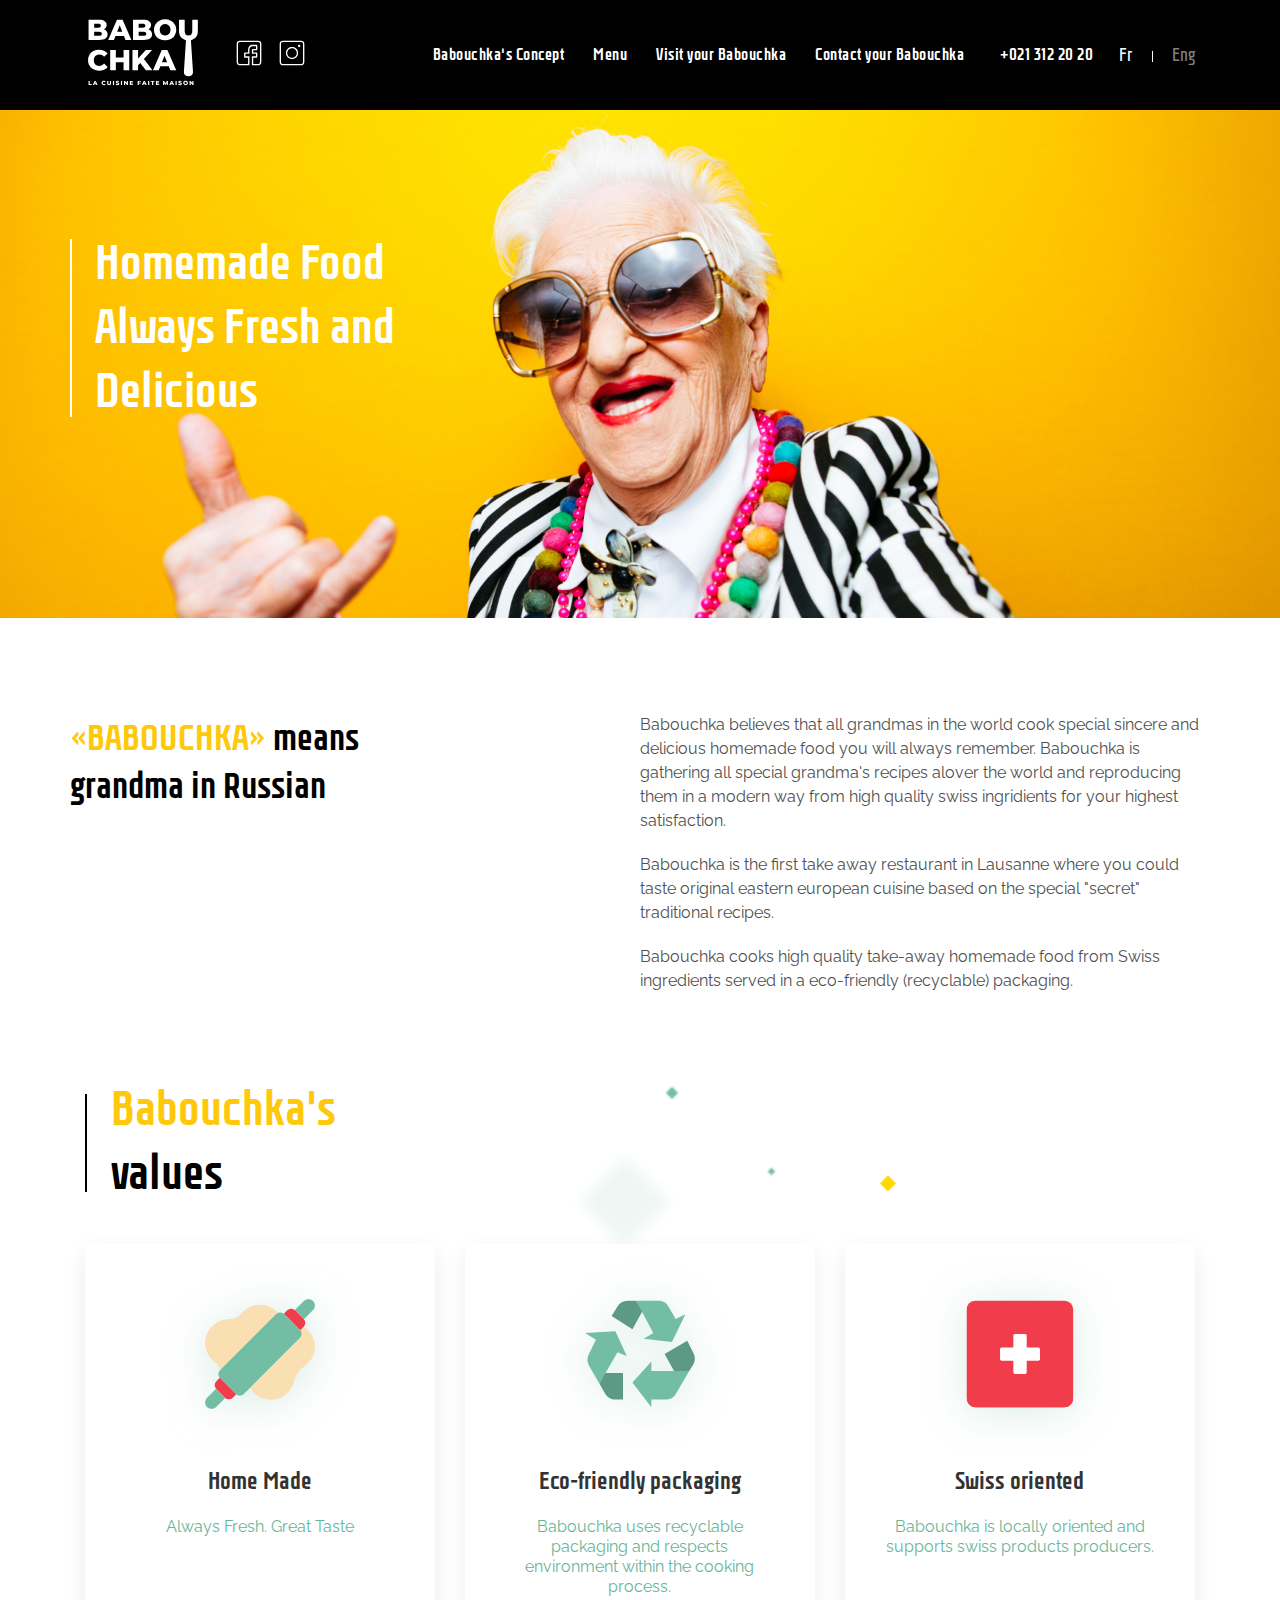
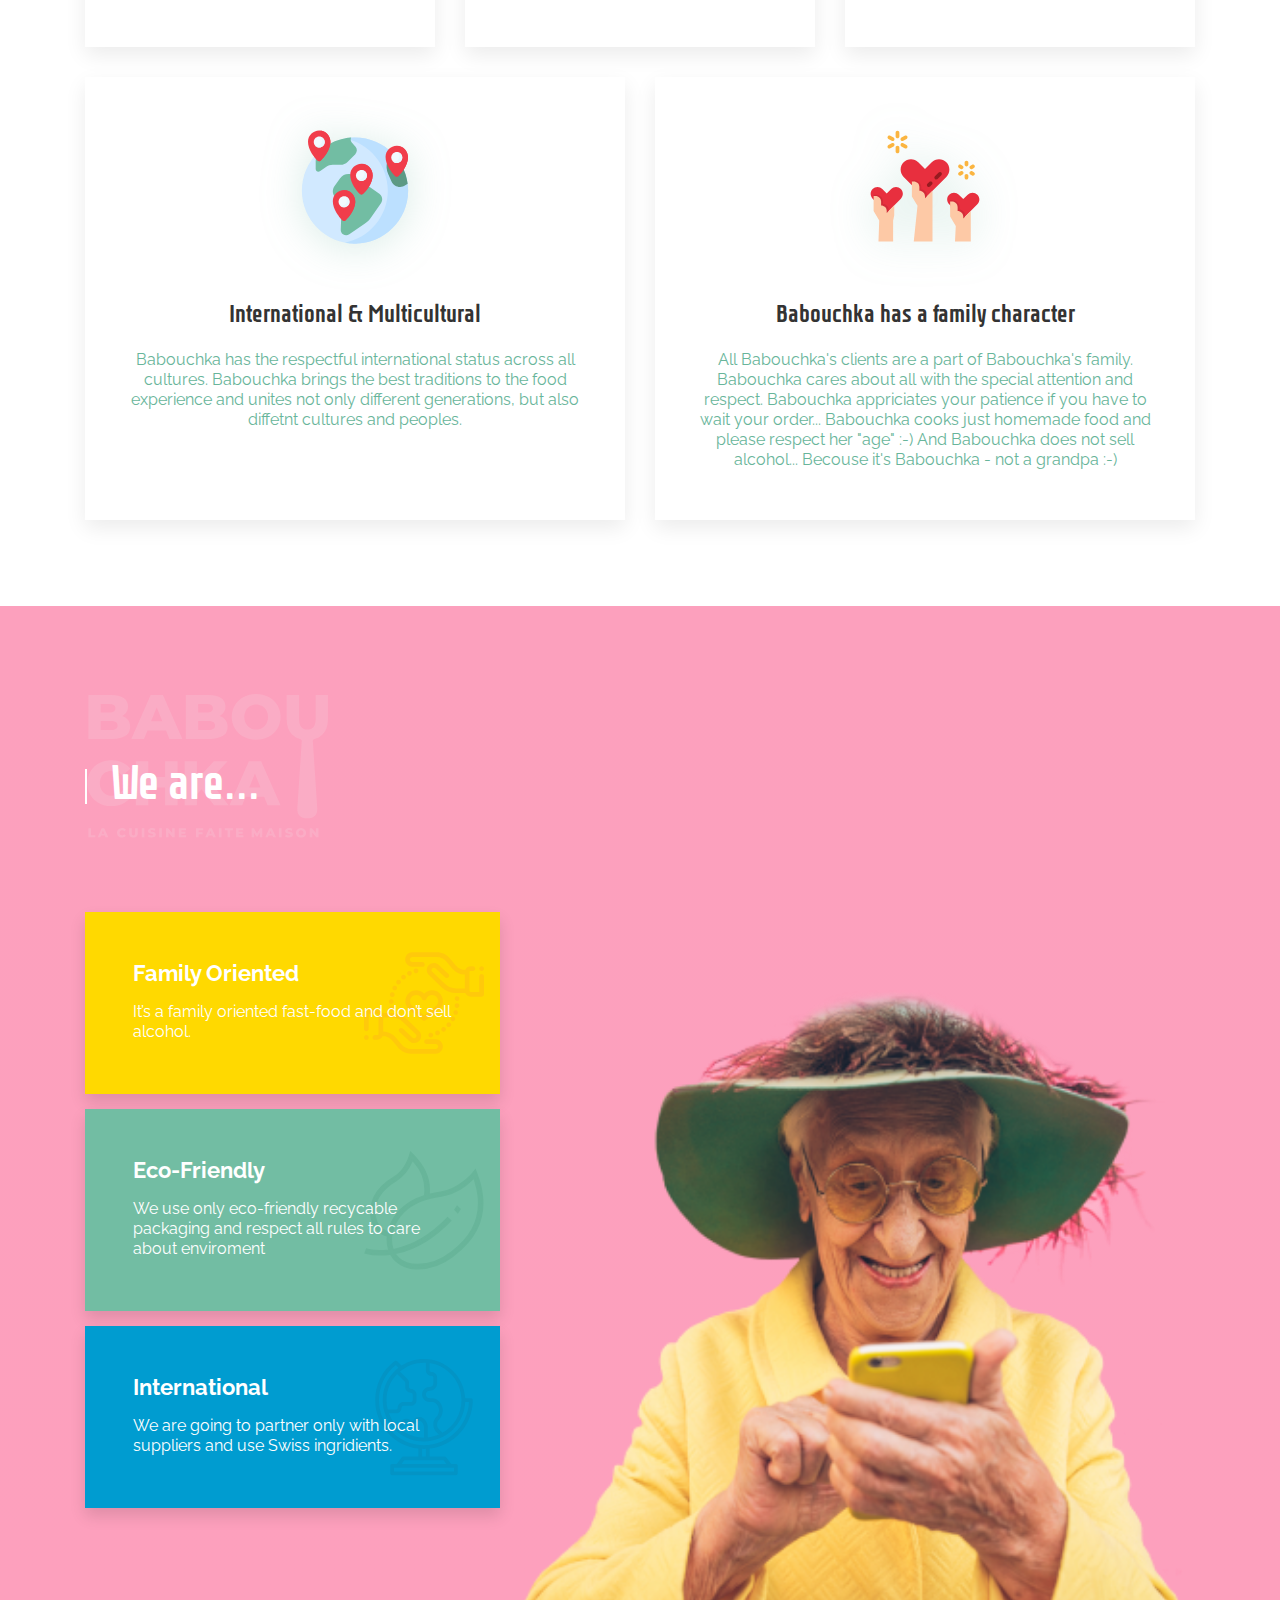
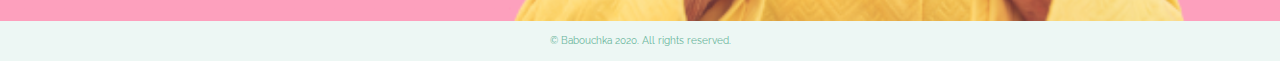
==== commit 01c35eb8: "fix bugs" ====
--- a/concept.html
+++ b/concept.html
@@ -70,7 +70,7 @@
                         </ul>
                     </div>
                     <div class="header__deskphone">
-                        <a href="tel:+41 5545464040">+41 5545464040</a>
+                        <a href="tel:+41 5545464040">+021 312 20 20</a>
                     </div>
                     <div class="header__lang">
                         <ul>
--- a/css/style.bundle.css
+++ b/css/style.bundle.css
@@ -532,6 +532,6 @@
           backface-visibility: hidden;
 }
 
-html{box-sizing:border-box;-ms-overflow-style:scrollbar}*,:after,:before{box-sizing:inherit}.container,.container-fluid,.container-lg,.container-md,.container-sm,.container-xl{width:100%;padding-right:15px;padding-left:15px;margin-right:auto;margin-left:auto}@media (min-width:576px){.container,.container-sm{max-width:540px}}@media (min-width:768px){.container,.container-md,.container-sm{max-width:720px}}@media (min-width:992px){.container,.container-lg,.container-md,.container-sm{max-width:960px}}@media (min-width:1200px){.container,.container-lg,.container-md,.container-sm,.container-xl{max-width:1140px}}.row{display:flex;flex-wrap:wrap;margin-right:-15px;margin-left:-15px}.no-gutters{margin-right:0;margin-left:0}.no-gutters>.col,.no-gutters>[class*=col-]{padding-right:0;padding-left:0}.col,.col-1,.col-2,.col-3,.col-4,.col-5,.col-6,.col-7,.col-8,.col-9,.col-10,.col-11,.col-12,.col-auto,.col-lg,.col-lg-1,.col-lg-2,.col-lg-3,.col-lg-4,.col-lg-5,.col-lg-6,.col-lg-7,.col-lg-8,.col-lg-9,.col-lg-10,.col-lg-11,.col-lg-12,.col-lg-auto,.col-md,.col-md-1,.col-md-2,.col-md-3,.col-md-4,.col-md-5,.col-md-6,.col-md-7,.col-md-8,.col-md-9,.col-md-10,.col-md-11,.col-md-12,.col-md-auto,.col-sm,.col-sm-1,.col-sm-2,.col-sm-3,.col-sm-4,.col-sm-5,.col-sm-6,.col-sm-7,.col-sm-8,.col-sm-9,.col-sm-10,.col-sm-11,.col-sm-12,.col-sm-auto,.col-xl,.col-xl-1,.col-xl-2,.col-xl-3,.col-xl-4,.col-xl-5,.col-xl-6,.col-xl-7,.col-xl-8,.col-xl-9,.col-xl-10,.col-xl-11,.col-xl-12,.col-xl-auto{position:relative;width:100%;padding-right:15px;padding-left:15px}.col{flex-basis:0;flex-grow:1;max-width:100%}.row-cols-1>*{flex:0 0 100%;max-width:100%}.row-cols-2>*{flex:0 0 50%;max-width:50%}.row-cols-3>*{flex:0 0 33.33333%;max-width:33.33333%}.row-cols-4>*{flex:0 0 25%;max-width:25%}.row-cols-5>*{flex:0 0 20%;max-width:20%}.row-cols-6>*{flex:0 0 16.66667%;max-width:16.66667%}.col-auto{flex:0 0 auto;width:auto;max-width:100%}.col-1{flex:0 0 8.33333%;max-width:8.33333%}.col-2{flex:0 0 16.66667%;max-width:16.66667%}.col-3{flex:0 0 25%;max-width:25%}.col-4{flex:0 0 33.33333%;max-width:33.33333%}.col-5{flex:0 0 41.66667%;max-width:41.66667%}.col-6{flex:0 0 50%;max-width:50%}.col-7{flex:0 0 58.33333%;max-width:58.33333%}.col-8{flex:0 0 66.66667%;max-width:66.66667%}.col-9{flex:0 0 75%;max-width:75%}.col-10{flex:0 0 83.33333%;max-width:83.33333%}.col-11{flex:0 0 91.66667%;max-width:91.66667%}.col-12{flex:0 0 100%;max-width:100%}.order-first{order:-1}.order-last{order:13}.order-0{order:0}.order-1{order:1}.order-2{order:2}.order-3{order:3}.order-4{order:4}.order-5{order:5}.order-6{order:6}.order-7{order:7}.order-8{order:8}.order-9{order:9}.order-10{order:10}.order-11{order:11}.order-12{order:12}.offset-1{margin-left:8.33333%}.offset-2{margin-left:16.66667%}.offset-3{margin-left:25%}.offset-4{margin-left:33.33333%}.offset-5{margin-left:41.66667%}.offset-6{margin-left:50%}.offset-7{margin-left:58.33333%}.offset-8{margin-left:66.66667%}.offset-9{margin-left:75%}.offset-10{margin-left:83.33333%}.offset-11{margin-left:91.66667%}@media (min-width:576px){.col-sm{flex-basis:0;flex-grow:1;max-width:100%}.row-cols-sm-1>*{flex:0 0 100%;max-width:100%}.row-cols-sm-2>*{flex:0 0 50%;max-width:50%}.row-cols-sm-3>*{flex:0 0 33.33333%;max-width:33.33333%}.row-cols-sm-4>*{flex:0 0 25%;max-width:25%}.row-cols-sm-5>*{flex:0 0 20%;max-width:20%}.row-cols-sm-6>*{flex:0 0 16.66667%;max-width:16.66667%}.col-sm-auto{flex:0 0 auto;width:auto;max-width:100%}.col-sm-1{flex:0 0 8.33333%;max-width:8.33333%}.col-sm-2{flex:0 0 16.66667%;max-width:16.66667%}.col-sm-3{flex:0 0 25%;max-width:25%}.col-sm-4{flex:0 0 33.33333%;max-width:33.33333%}.col-sm-5{flex:0 0 41.66667%;max-width:41.66667%}.col-sm-6{flex:0 0 50%;max-width:50%}.col-sm-7{flex:0 0 58.33333%;max-width:58.33333%}.col-sm-8{flex:0 0 66.66667%;max-width:66.66667%}.col-sm-9{flex:0 0 75%;max-width:75%}.col-sm-10{flex:0 0 83.33333%;max-width:83.33333%}.col-sm-11{flex:0 0 91.66667%;max-width:91.66667%}.col-sm-12{flex:0 0 100%;max-width:100%}.order-sm-first{order:-1}.order-sm-last{order:13}.order-sm-0{order:0}.order-sm-1{order:1}.order-sm-2{order:2}.order-sm-3{order:3}.order-sm-4{order:4}.order-sm-5{order:5}.order-sm-6{order:6}.order-sm-7{order:7}.order-sm-8{order:8}.order-sm-9{order:9}.order-sm-10{order:10}.order-sm-11{order:11}.order-sm-12{order:12}.offset-sm-0{margin-left:0}.offset-sm-1{margin-left:8.33333%}.offset-sm-2{margin-left:16.66667%}.offset-sm-3{margin-left:25%}.offset-sm-4{margin-left:33.33333%}.offset-sm-5{margin-left:41.66667%}.offset-sm-6{margin-left:50%}.offset-sm-7{margin-left:58.33333%}.offset-sm-8{margin-left:66.66667%}.offset-sm-9{margin-left:75%}.offset-sm-10{margin-left:83.33333%}.offset-sm-11{margin-left:91.66667%}}@media (min-width:768px){.col-md{flex-basis:0;flex-grow:1;max-width:100%}.row-cols-md-1>*{flex:0 0 100%;max-width:100%}.row-cols-md-2>*{flex:0 0 50%;max-width:50%}.row-cols-md-3>*{flex:0 0 33.33333%;max-width:33.33333%}.row-cols-md-4>*{flex:0 0 25%;max-width:25%}.row-cols-md-5>*{flex:0 0 20%;max-width:20%}.row-cols-md-6>*{flex:0 0 16.66667%;max-width:16.66667%}.col-md-auto{flex:0 0 auto;width:auto;max-width:100%}.col-md-1{flex:0 0 8.33333%;max-width:8.33333%}.col-md-2{flex:0 0 16.66667%;max-width:16.66667%}.col-md-3{flex:0 0 25%;max-width:25%}.col-md-4{flex:0 0 33.33333%;max-width:33.33333%}.col-md-5{flex:0 0 41.66667%;max-width:41.66667%}.col-md-6{flex:0 0 50%;max-width:50%}.col-md-7{flex:0 0 58.33333%;max-width:58.33333%}.col-md-8{flex:0 0 66.66667%;max-width:66.66667%}.col-md-9{flex:0 0 75%;max-width:75%}.col-md-10{flex:0 0 83.33333%;max-width:83.33333%}.col-md-11{flex:0 0 91.66667%;max-width:91.66667%}.col-md-12{flex:0 0 100%;max-width:100%}.order-md-first{order:-1}.order-md-last{order:13}.order-md-0{order:0}.order-md-1{order:1}.order-md-2{order:2}.order-md-3{order:3}.order-md-4{order:4}.order-md-5{order:5}.order-md-6{order:6}.order-md-7{order:7}.order-md-8{order:8}.order-md-9{order:9}.order-md-10{order:10}.order-md-11{order:11}.order-md-12{order:12}.offset-md-0{margin-left:0}.offset-md-1{margin-left:8.33333%}.offset-md-2{margin-left:16.66667%}.offset-md-3{margin-left:25%}.offset-md-4{margin-left:33.33333%}.offset-md-5{margin-left:41.66667%}.offset-md-6{margin-left:50%}.offset-md-7{margin-left:58.33333%}.offset-md-8{margin-left:66.66667%}.offset-md-9{margin-left:75%}.offset-md-10{margin-left:83.33333%}.offset-md-11{margin-left:91.66667%}}@media (min-width:992px){.col-lg{flex-basis:0;flex-grow:1;max-width:100%}.row-cols-lg-1>*{flex:0 0 100%;max-width:100%}.row-cols-lg-2>*{flex:0 0 50%;max-width:50%}.row-cols-lg-3>*{flex:0 0 33.33333%;max-width:33.33333%}.row-cols-lg-4>*{flex:0 0 25%;max-width:25%}.row-cols-lg-5>*{flex:0 0 20%;max-width:20%}.row-cols-lg-6>*{flex:0 0 16.66667%;max-width:16.66667%}.col-lg-auto{flex:0 0 auto;width:auto;max-width:100%}.col-lg-1{flex:0 0 8.33333%;max-width:8.33333%}.col-lg-2{flex:0 0 16.66667%;max-width:16.66667%}.col-lg-3{flex:0 0 25%;max-width:25%}.col-lg-4{flex:0 0 33.33333%;max-width:33.33333%}.col-lg-5{flex:0 0 41.66667%;max-width:41.66667%}.col-lg-6{flex:0 0 50%;max-width:50%}.col-lg-7{flex:0 0 58.33333%;max-width:58.33333%}.col-lg-8{flex:0 0 66.66667%;max-width:66.66667%}.col-lg-9{flex:0 0 75%;max-width:75%}.col-lg-10{flex:0 0 83.33333%;max-width:83.33333%}.col-lg-11{flex:0 0 91.66667%;max-width:91.66667%}.col-lg-12{flex:0 0 100%;max-width:100%}.order-lg-first{order:-1}.order-lg-last{order:13}.order-lg-0{order:0}.order-lg-1{order:1}.order-lg-2{order:2}.order-lg-3{order:3}.order-lg-4{order:4}.order-lg-5{order:5}.order-lg-6{order:6}.order-lg-7{order:7}.order-lg-8{order:8}.order-lg-9{order:9}.order-lg-10{order:10}.order-lg-11{order:11}.order-lg-12{order:12}.offset-lg-0{margin-left:0}.offset-lg-1{margin-left:8.33333%}.offset-lg-2{margin-left:16.66667%}.offset-lg-3{margin-left:25%}.offset-lg-4{margin-left:33.33333%}.offset-lg-5{margin-left:41.66667%}.offset-lg-6{margin-left:50%}.offset-lg-7{margin-left:58.33333%}.offset-lg-8{margin-left:66.66667%}.offset-lg-9{margin-left:75%}.offset-lg-10{margin-left:83.33333%}.offset-lg-11{margin-left:91.66667%}}@media (min-width:1200px){.col-xl{flex-basis:0;flex-grow:1;max-width:100%}.row-cols-xl-1>*{flex:0 0 100%;max-width:100%}.row-cols-xl-2>*{flex:0 0 50%;max-width:50%}.row-cols-xl-3>*{flex:0 0 33.33333%;max-width:33.33333%}.row-cols-xl-4>*{flex:0 0 25%;max-width:25%}.row-cols-xl-5>*{flex:0 0 20%;max-width:20%}.row-cols-xl-6>*{flex:0 0 16.66667%;max-width:16.66667%}.col-xl-auto{flex:0 0 auto;width:auto;max-width:100%}.col-xl-1{flex:0 0 8.33333%;max-width:8.33333%}.col-xl-2{flex:0 0 16.66667%;max-width:16.66667%}.col-xl-3{flex:0 0 25%;max-width:25%}.col-xl-4{flex:0 0 33.33333%;max-width:33.33333%}.col-xl-5{flex:0 0 41.66667%;max-width:41.66667%}.col-xl-6{flex:0 0 50%;max-width:50%}.col-xl-7{flex:0 0 58.33333%;max-width:58.33333%}.col-xl-8{flex:0 0 66.66667%;max-width:66.66667%}.col-xl-9{flex:0 0 75%;max-width:75%}.col-xl-10{flex:0 0 83.33333%;max-width:83.33333%}.col-xl-11{flex:0 0 91.66667%;max-width:91.66667%}.col-xl-12{flex:0 0 100%;max-width:100%}.order-xl-first{order:-1}.order-xl-last{order:13}.order-xl-0{order:0}.order-xl-1{order:1}.order-xl-2{order:2}.order-xl-3{order:3}.order-xl-4{order:4}.order-xl-5{order:5}.order-xl-6{order:6}.order-xl-7{order:7}.order-xl-8{order:8}.order-xl-9{order:9}.order-xl-10{order:10}.order-xl-11{order:11}.order-xl-12{order:12}.offset-xl-0{margin-left:0}.offset-xl-1{margin-left:8.33333%}.offset-xl-2{margin-left:16.66667%}.offset-xl-3{margin-left:25%}.offset-xl-4{margin-left:33.33333%}.offset-xl-5{margin-left:41.66667%}.offset-xl-6{margin-left:50%}.offset-xl-7{margin-left:58.33333%}.offset-xl-8{margin-left:66.66667%}.offset-xl-9{margin-left:75%}.offset-xl-10{margin-left:83.33333%}.offset-xl-11{margin-left:91.66667%}}.d-none{display:none!important}.d-inline{display:inline!important}.d-inline-block{display:inline-block!important}.d-block{display:block!important}.d-table{display:table!important}.d-table-row{display:table-row!important}.d-table-cell{display:table-cell!important}.d-flex{display:flex!important}.d-inline-flex{display:inline-flex!important}@media (min-width:576px){.d-sm-none{display:none!important}.d-sm-inline{display:inline!important}.d-sm-inline-block{display:inline-block!important}.d-sm-block{display:block!important}.d-sm-table{display:table!important}.d-sm-table-row{display:table-row!important}.d-sm-table-cell{display:table-cell!important}.d-sm-flex{display:flex!important}.d-sm-inline-flex{display:inline-flex!important}}@media (min-width:768px){.d-md-none{display:none!important}.d-md-inline{display:inline!important}.d-md-inline-block{display:inline-block!important}.d-md-block{display:block!important}.d-md-table{display:table!important}.d-md-table-row{display:table-row!important}.d-md-table-cell{display:table-cell!important}.d-md-flex{display:flex!important}.d-md-inline-flex{display:inline-flex!important}}@media (min-width:992px){.d-lg-none{display:none!important}.d-lg-inline{display:inline!important}.d-lg-inline-block{display:inline-block!important}.d-lg-block{display:block!important}.d-lg-table{display:table!important}.d-lg-table-row{display:table-row!important}.d-lg-table-cell{display:table-cell!important}.d-lg-flex{display:flex!important}.d-lg-inline-flex{display:inline-flex!important}}@media (min-width:1200px){.d-xl-none{display:none!important}.d-xl-inline{display:inline!important}.d-xl-inline-block{display:inline-block!important}.d-xl-block{display:block!important}.d-xl-table{display:table!important}.d-xl-table-row{display:table-row!important}.d-xl-table-cell{display:table-cell!important}.d-xl-flex{display:flex!important}.d-xl-inline-flex{display:inline-flex!important}}@media print{.d-print-none{display:none!important}.d-print-inline{display:inline!important}.d-print-inline-block{display:inline-block!important}.d-print-block{display:block!important}.d-print-table{display:table!important}.d-print-table-row{display:table-row!important}.d-print-table-cell{display:table-cell!important}.d-print-flex{display:flex!important}.d-print-inline-flex{display:inline-flex!important}}.flex-row{flex-direction:row!important}.flex-column{flex-direction:column!important}.flex-row-reverse{flex-direction:row-reverse!important}.flex-column-reverse{flex-direction:column-reverse!important}.flex-wrap{flex-wrap:wrap!important}.flex-nowrap{flex-wrap:nowrap!important}.flex-wrap-reverse{flex-wrap:wrap-reverse!important}.flex-fill{flex:1 1 auto!important}.flex-grow-0{flex-grow:0!important}.flex-grow-1{flex-grow:1!important}.flex-shrink-0{flex-shrink:0!important}.flex-shrink-1{flex-shrink:1!important}.justify-content-start{justify-content:flex-start!important}.justify-content-end{justify-content:flex-end!important}.justify-content-center{justify-content:center!important}.justify-content-between{justify-content:space-between!important}.justify-content-around{justify-content:space-around!important}.align-items-start{align-items:flex-start!important}.align-items-end{align-items:flex-end!important}.align-items-center{align-items:center!important}.align-items-baseline{align-items:baseline!important}.align-items-stretch{align-items:stretch!important}.align-content-start{align-content:flex-start!important}.align-content-end{align-content:flex-end!important}.align-content-center{align-content:center!important}.align-content-between{align-content:space-between!important}.align-content-around{align-content:space-around!important}.align-content-stretch{align-content:stretch!important}.align-self-auto{align-self:auto!important}.align-self-start{align-self:flex-start!important}.align-self-end{align-self:flex-end!important}.align-self-center{align-self:center!important}.align-self-baseline{align-self:baseline!important}.align-self-stretch{align-self:stretch!important}@media (min-width:576px){.flex-sm-row{flex-direction:row!important}.flex-sm-column{flex-direction:column!important}.flex-sm-row-reverse{flex-direction:row-reverse!important}.flex-sm-column-reverse{flex-direction:column-reverse!important}.flex-sm-wrap{flex-wrap:wrap!important}.flex-sm-nowrap{flex-wrap:nowrap!important}.flex-sm-wrap-reverse{flex-wrap:wrap-reverse!important}.flex-sm-fill{flex:1 1 auto!important}.flex-sm-grow-0{flex-grow:0!important}.flex-sm-grow-1{flex-grow:1!important}.flex-sm-shrink-0{flex-shrink:0!important}.flex-sm-shrink-1{flex-shrink:1!important}.justify-content-sm-start{justify-content:flex-start!important}.justify-content-sm-end{justify-content:flex-end!important}.justify-content-sm-center{justify-content:center!important}.justify-content-sm-between{justify-content:space-between!important}.justify-content-sm-around{justify-content:space-around!important}.align-items-sm-start{align-items:flex-start!important}.align-items-sm-end{align-items:flex-end!important}.align-items-sm-center{align-items:center!important}.align-items-sm-baseline{align-items:baseline!important}.align-items-sm-stretch{align-items:stretch!important}.align-content-sm-start{align-content:flex-start!important}.align-content-sm-end{align-content:flex-end!important}.align-content-sm-center{align-content:center!important}.align-content-sm-between{align-content:space-between!important}.align-content-sm-around{align-content:space-around!important}.align-content-sm-stretch{align-content:stretch!important}.align-self-sm-auto{align-self:auto!important}.align-self-sm-start{align-self:flex-start!important}.align-self-sm-end{align-self:flex-end!important}.align-self-sm-center{align-self:center!important}.align-self-sm-baseline{align-self:baseline!important}.align-self-sm-stretch{align-self:stretch!important}}@media (min-width:768px){.flex-md-row{flex-direction:row!important}.flex-md-column{flex-direction:column!important}.flex-md-row-reverse{flex-direction:row-reverse!important}.flex-md-column-reverse{flex-direction:column-reverse!important}.flex-md-wrap{flex-wrap:wrap!important}.flex-md-nowrap{flex-wrap:nowrap!important}.flex-md-wrap-reverse{flex-wrap:wrap-reverse!important}.flex-md-fill{flex:1 1 auto!important}.flex-md-grow-0{flex-grow:0!important}.flex-md-grow-1{flex-grow:1!important}.flex-md-shrink-0{flex-shrink:0!important}.flex-md-shrink-1{flex-shrink:1!important}.justify-content-md-start{justify-content:flex-start!important}.justify-content-md-end{justify-content:flex-end!important}.justify-content-md-center{justify-content:center!important}.justify-content-md-between{justify-content:space-between!important}.justify-content-md-around{justify-content:space-around!important}.align-items-md-start{align-items:flex-start!important}.align-items-md-end{align-items:flex-end!important}.align-items-md-center{align-items:center!important}.align-items-md-baseline{align-items:baseline!important}.align-items-md-stretch{align-items:stretch!important}.align-content-md-start{align-content:flex-start!important}.align-content-md-end{align-content:flex-end!important}.align-content-md-center{align-content:center!important}.align-content-md-between{align-content:space-between!important}.align-content-md-around{align-content:space-around!important}.align-content-md-stretch{align-content:stretch!important}.align-self-md-auto{align-self:auto!important}.align-self-md-start{align-self:flex-start!important}.align-self-md-end{align-self:flex-end!important}.align-self-md-center{align-self:center!important}.align-self-md-baseline{align-self:baseline!important}.align-self-md-stretch{align-self:stretch!important}}@media (min-width:992px){.flex-lg-row{flex-direction:row!important}.flex-lg-column{flex-direction:column!important}.flex-lg-row-reverse{flex-direction:row-reverse!important}.flex-lg-column-reverse{flex-direction:column-reverse!important}.flex-lg-wrap{flex-wrap:wrap!important}.flex-lg-nowrap{flex-wrap:nowrap!important}.flex-lg-wrap-reverse{flex-wrap:wrap-reverse!important}.flex-lg-fill{flex:1 1 auto!important}.flex-lg-grow-0{flex-grow:0!important}.flex-lg-grow-1{flex-grow:1!important}.flex-lg-shrink-0{flex-shrink:0!important}.flex-lg-shrink-1{flex-shrink:1!important}.justify-content-lg-start{justify-content:flex-start!important}.justify-content-lg-end{justify-content:flex-end!important}.justify-content-lg-center{justify-content:center!important}.justify-content-lg-between{justify-content:space-between!important}.justify-content-lg-around{justify-content:space-around!important}.align-items-lg-start{align-items:flex-start!important}.align-items-lg-end{align-items:flex-end!important}.align-items-lg-center{align-items:center!important}.align-items-lg-baseline{align-items:baseline!important}.align-items-lg-stretch{align-items:stretch!important}.align-content-lg-start{align-content:flex-start!important}.align-content-lg-end{align-content:flex-end!important}.align-content-lg-center{align-content:center!important}.align-content-lg-between{align-content:space-between!important}.align-content-lg-around{align-content:space-around!important}.align-content-lg-stretch{align-content:stretch!important}.align-self-lg-auto{align-self:auto!important}.align-self-lg-start{align-self:flex-start!important}.align-self-lg-end{align-self:flex-end!important}.align-self-lg-center{align-self:center!important}.align-self-lg-baseline{align-self:baseline!important}.align-self-lg-stretch{align-self:stretch!important}}@media (min-width:1200px){.flex-xl-row{flex-direction:row!important}.flex-xl-column{flex-direction:column!important}.flex-xl-row-reverse{flex-direction:row-reverse!important}.flex-xl-column-reverse{flex-direction:column-reverse!important}.flex-xl-wrap{flex-wrap:wrap!important}.flex-xl-nowrap{flex-wrap:nowrap!important}.flex-xl-wrap-reverse{flex-wrap:wrap-reverse!important}.flex-xl-fill{flex:1 1 auto!important}.flex-xl-grow-0{flex-grow:0!important}.flex-xl-grow-1{flex-grow:1!important}.flex-xl-shrink-0{flex-shrink:0!important}.flex-xl-shrink-1{flex-shrink:1!important}.justify-content-xl-start{justify-content:flex-start!important}.justify-content-xl-end{justify-content:flex-end!important}.justify-content-xl-center{justify-content:center!important}.justify-content-xl-between{justify-content:space-between!important}.justify-content-xl-around{justify-content:space-around!important}.align-items-xl-start{align-items:flex-start!important}.align-items-xl-end{align-items:flex-end!important}.align-items-xl-center{align-items:center!important}.align-items-xl-baseline{align-items:baseline!important}.align-items-xl-stretch{align-items:stretch!important}.align-content-xl-start{align-content:flex-start!important}.align-content-xl-end{align-content:flex-end!important}.align-content-xl-center{align-content:center!important}.align-content-xl-between{align-content:space-between!important}.align-content-xl-around{align-content:space-around!important}.align-content-xl-stretch{align-content:stretch!important}.align-self-xl-auto{align-self:auto!important}.align-self-xl-start{align-self:flex-start!important}.align-self-xl-end{align-self:flex-end!important}.align-self-xl-center{align-self:center!important}.align-self-xl-baseline{align-self:baseline!important}.align-self-xl-stretch{align-self:stretch!important}}.m-0{margin:0!important}.mt-0,.my-0{margin-top:0!important}.mr-0,.mx-0{margin-right:0!important}.mb-0,.my-0{margin-bottom:0!important}.ml-0,.mx-0{margin-left:0!important}.m-1{margin:.25rem!important}.mt-1,.my-1{margin-top:.25rem!important}.mr-1,.mx-1{margin-right:.25rem!important}.mb-1,.my-1{margin-bottom:.25rem!important}.ml-1,.mx-1{margin-left:.25rem!important}.m-2{margin:.5rem!important}.mt-2,.my-2{margin-top:.5rem!important}.mr-2,.mx-2{margin-right:.5rem!important}.mb-2,.my-2{margin-bottom:.5rem!important}.ml-2,.mx-2{margin-left:.5rem!important}.m-3{margin:1rem!important}.mt-3,.my-3{margin-top:1rem!important}.mr-3,.mx-3{margin-right:1rem!important}.mb-3,.my-3{margin-bottom:1rem!important}.ml-3,.mx-3{margin-left:1rem!important}.m-4{margin:1.5rem!important}.mt-4,.my-4{margin-top:1.5rem!important}.mr-4,.mx-4{margin-right:1.5rem!important}.mb-4,.my-4{margin-bottom:1.5rem!important}.ml-4,.mx-4{margin-left:1.5rem!important}.m-5{margin:3rem!important}.mt-5,.my-5{margin-top:3rem!important}.mr-5,.mx-5{margin-right:3rem!important}.mb-5,.my-5{margin-bottom:3rem!important}.ml-5,.mx-5{margin-left:3rem!important}.p-0{padding:0!important}.pt-0,.py-0{padding-top:0!important}.pr-0,.px-0{padding-right:0!important}.pb-0,.py-0{padding-bottom:0!important}.pl-0,.px-0{padding-left:0!important}.p-1{padding:.25rem!important}.pt-1,.py-1{padding-top:.25rem!important}.pr-1,.px-1{padding-right:.25rem!important}.pb-1,.py-1{padding-bottom:.25rem!important}.pl-1,.px-1{padding-left:.25rem!important}.p-2{padding:.5rem!important}.pt-2,.py-2{padding-top:.5rem!important}.pr-2,.px-2{padding-right:.5rem!important}.pb-2,.py-2{padding-bottom:.5rem!important}.pl-2,.px-2{padding-left:.5rem!important}.p-3{padding:1rem!important}.pt-3,.py-3{padding-top:1rem!important}.pr-3,.px-3{padding-right:1rem!important}.pb-3,.py-3{padding-bottom:1rem!important}.pl-3,.px-3{padding-left:1rem!important}.p-4{padding:1.5rem!important}.pt-4,.py-4{padding-top:1.5rem!important}.pr-4,.px-4{padding-right:1.5rem!important}.pb-4,.py-4{padding-bottom:1.5rem!important}.pl-4,.px-4{padding-left:1.5rem!important}.p-5{padding:3rem!important}.pt-5,.py-5{padding-top:3rem!important}.pr-5,.px-5{padding-right:3rem!important}.pb-5,.py-5{padding-bottom:3rem!important}.pl-5,.px-5{padding-left:3rem!important}.m-n1{margin:-.25rem!important}.mt-n1,.my-n1{margin-top:-.25rem!important}.mr-n1,.mx-n1{margin-right:-.25rem!important}.mb-n1,.my-n1{margin-bottom:-.25rem!important}.ml-n1,.mx-n1{margin-left:-.25rem!important}.m-n2{margin:-.5rem!important}.mt-n2,.my-n2{margin-top:-.5rem!important}.mr-n2,.mx-n2{margin-right:-.5rem!important}.mb-n2,.my-n2{margin-bottom:-.5rem!important}.ml-n2,.mx-n2{margin-left:-.5rem!important}.m-n3{margin:-1rem!important}.mt-n3,.my-n3{margin-top:-1rem!important}.mr-n3,.mx-n3{margin-right:-1rem!important}.mb-n3,.my-n3{margin-bottom:-1rem!important}.ml-n3,.mx-n3{margin-left:-1rem!important}.m-n4{margin:-1.5rem!important}.mt-n4,.my-n4{margin-top:-1.5rem!important}.mr-n4,.mx-n4{margin-right:-1.5rem!important}.mb-n4,.my-n4{margin-bottom:-1.5rem!important}.ml-n4,.mx-n4{margin-left:-1.5rem!important}.m-n5{margin:-3rem!important}.mt-n5,.my-n5{margin-top:-3rem!important}.mr-n5,.mx-n5{margin-right:-3rem!important}.mb-n5,.my-n5{margin-bottom:-3rem!important}.ml-n5,.mx-n5{margin-left:-3rem!important}.m-auto{margin:auto!important}.mt-auto,.my-auto{margin-top:auto!important}.mr-auto,.mx-auto{margin-right:auto!important}.mb-auto,.my-auto{margin-bottom:auto!important}.ml-auto,.mx-auto{margin-left:auto!important}@media (min-width:576px){.m-sm-0{margin:0!important}.mt-sm-0,.my-sm-0{margin-top:0!important}.mr-sm-0,.mx-sm-0{margin-right:0!important}.mb-sm-0,.my-sm-0{margin-bottom:0!important}.ml-sm-0,.mx-sm-0{margin-left:0!important}.m-sm-1{margin:.25rem!important}.mt-sm-1,.my-sm-1{margin-top:.25rem!important}.mr-sm-1,.mx-sm-1{margin-right:.25rem!important}.mb-sm-1,.my-sm-1{margin-bottom:.25rem!important}.ml-sm-1,.mx-sm-1{margin-left:.25rem!important}.m-sm-2{margin:.5rem!important}.mt-sm-2,.my-sm-2{margin-top:.5rem!important}.mr-sm-2,.mx-sm-2{margin-right:.5rem!important}.mb-sm-2,.my-sm-2{margin-bottom:.5rem!important}.ml-sm-2,.mx-sm-2{margin-left:.5rem!important}.m-sm-3{margin:1rem!important}.mt-sm-3,.my-sm-3{margin-top:1rem!important}.mr-sm-3,.mx-sm-3{margin-right:1rem!important}.mb-sm-3,.my-sm-3{margin-bottom:1rem!important}.ml-sm-3,.mx-sm-3{margin-left:1rem!important}.m-sm-4{margin:1.5rem!important}.mt-sm-4,.my-sm-4{margin-top:1.5rem!important}.mr-sm-4,.mx-sm-4{margin-right:1.5rem!important}.mb-sm-4,.my-sm-4{margin-bottom:1.5rem!important}.ml-sm-4,.mx-sm-4{margin-left:1.5rem!important}.m-sm-5{margin:3rem!important}.mt-sm-5,.my-sm-5{margin-top:3rem!important}.mr-sm-5,.mx-sm-5{margin-right:3rem!important}.mb-sm-5,.my-sm-5{margin-bottom:3rem!important}.ml-sm-5,.mx-sm-5{margin-left:3rem!important}.p-sm-0{padding:0!important}.pt-sm-0,.py-sm-0{padding-top:0!important}.pr-sm-0,.px-sm-0{padding-right:0!important}.pb-sm-0,.py-sm-0{padding-bottom:0!important}.pl-sm-0,.px-sm-0{padding-left:0!important}.p-sm-1{padding:.25rem!important}.pt-sm-1,.py-sm-1{padding-top:.25rem!important}.pr-sm-1,.px-sm-1{padding-right:.25rem!important}.pb-sm-1,.py-sm-1{padding-bottom:.25rem!important}.pl-sm-1,.px-sm-1{padding-left:.25rem!important}.p-sm-2{padding:.5rem!important}.pt-sm-2,.py-sm-2{padding-top:.5rem!important}.pr-sm-2,.px-sm-2{padding-right:.5rem!important}.pb-sm-2,.py-sm-2{padding-bottom:.5rem!important}.pl-sm-2,.px-sm-2{padding-left:.5rem!important}.p-sm-3{padding:1rem!important}.pt-sm-3,.py-sm-3{padding-top:1rem!important}.pr-sm-3,.px-sm-3{padding-right:1rem!important}.pb-sm-3,.py-sm-3{padding-bottom:1rem!important}.pl-sm-3,.px-sm-3{padding-left:1rem!important}.p-sm-4{padding:1.5rem!important}.pt-sm-4,.py-sm-4{padding-top:1.5rem!important}.pr-sm-4,.px-sm-4{padding-right:1.5rem!important}.pb-sm-4,.py-sm-4{padding-bottom:1.5rem!important}.pl-sm-4,.px-sm-4{padding-left:1.5rem!important}.p-sm-5{padding:3rem!important}.pt-sm-5,.py-sm-5{padding-top:3rem!important}.pr-sm-5,.px-sm-5{padding-right:3rem!important}.pb-sm-5,.py-sm-5{padding-bottom:3rem!important}.pl-sm-5,.px-sm-5{padding-left:3rem!important}.m-sm-n1{margin:-.25rem!important}.mt-sm-n1,.my-sm-n1{margin-top:-.25rem!important}.mr-sm-n1,.mx-sm-n1{margin-right:-.25rem!important}.mb-sm-n1,.my-sm-n1{margin-bottom:-.25rem!important}.ml-sm-n1,.mx-sm-n1{margin-left:-.25rem!important}.m-sm-n2{margin:-.5rem!important}.mt-sm-n2,.my-sm-n2{margin-top:-.5rem!important}.mr-sm-n2,.mx-sm-n2{margin-right:-.5rem!important}.mb-sm-n2,.my-sm-n2{margin-bottom:-.5rem!important}.ml-sm-n2,.mx-sm-n2{margin-left:-.5rem!important}.m-sm-n3{margin:-1rem!important}.mt-sm-n3,.my-sm-n3{margin-top:-1rem!important}.mr-sm-n3,.mx-sm-n3{margin-right:-1rem!important}.mb-sm-n3,.my-sm-n3{margin-bottom:-1rem!important}.ml-sm-n3,.mx-sm-n3{margin-left:-1rem!important}.m-sm-n4{margin:-1.5rem!important}.mt-sm-n4,.my-sm-n4{margin-top:-1.5rem!important}.mr-sm-n4,.mx-sm-n4{margin-right:-1.5rem!important}.mb-sm-n4,.my-sm-n4{margin-bottom:-1.5rem!important}.ml-sm-n4,.mx-sm-n4{margin-left:-1.5rem!important}.m-sm-n5{margin:-3rem!important}.mt-sm-n5,.my-sm-n5{margin-top:-3rem!important}.mr-sm-n5,.mx-sm-n5{margin-right:-3rem!important}.mb-sm-n5,.my-sm-n5{margin-bottom:-3rem!important}.ml-sm-n5,.mx-sm-n5{margin-left:-3rem!important}.m-sm-auto{margin:auto!important}.mt-sm-auto,.my-sm-auto{margin-top:auto!important}.mr-sm-auto,.mx-sm-auto{margin-right:auto!important}.mb-sm-auto,.my-sm-auto{margin-bottom:auto!important}.ml-sm-auto,.mx-sm-auto{margin-left:auto!important}}@media (min-width:768px){.m-md-0{margin:0!important}.mt-md-0,.my-md-0{margin-top:0!important}.mr-md-0,.mx-md-0{margin-right:0!important}.mb-md-0,.my-md-0{margin-bottom:0!important}.ml-md-0,.mx-md-0{margin-left:0!important}.m-md-1{margin:.25rem!important}.mt-md-1,.my-md-1{margin-top:.25rem!important}.mr-md-1,.mx-md-1{margin-right:.25rem!important}.mb-md-1,.my-md-1{margin-bottom:.25rem!important}.ml-md-1,.mx-md-1{margin-left:.25rem!important}.m-md-2{margin:.5rem!important}.mt-md-2,.my-md-2{margin-top:.5rem!important}.mr-md-2,.mx-md-2{margin-right:.5rem!important}.mb-md-2,.my-md-2{margin-bottom:.5rem!important}.ml-md-2,.mx-md-2{margin-left:.5rem!important}.m-md-3{margin:1rem!important}.mt-md-3,.my-md-3{margin-top:1rem!important}.mr-md-3,.mx-md-3{margin-right:1rem!important}.mb-md-3,.my-md-3{margin-bottom:1rem!important}.ml-md-3,.mx-md-3{margin-left:1rem!important}.m-md-4{margin:1.5rem!important}.mt-md-4,.my-md-4{margin-top:1.5rem!important}.mr-md-4,.mx-md-4{margin-right:1.5rem!important}.mb-md-4,.my-md-4{margin-bottom:1.5rem!important}.ml-md-4,.mx-md-4{margin-left:1.5rem!important}.m-md-5{margin:3rem!important}.mt-md-5,.my-md-5{margin-top:3rem!important}.mr-md-5,.mx-md-5{margin-right:3rem!important}.mb-md-5,.my-md-5{margin-bottom:3rem!important}.ml-md-5,.mx-md-5{margin-left:3rem!important}.p-md-0{padding:0!important}.pt-md-0,.py-md-0{padding-top:0!important}.pr-md-0,.px-md-0{padding-right:0!important}.pb-md-0,.py-md-0{padding-bottom:0!important}.pl-md-0,.px-md-0{padding-left:0!important}.p-md-1{padding:.25rem!important}.pt-md-1,.py-md-1{padding-top:.25rem!important}.pr-md-1,.px-md-1{padding-right:.25rem!important}.pb-md-1,.py-md-1{padding-bottom:.25rem!important}.pl-md-1,.px-md-1{padding-left:.25rem!important}.p-md-2{padding:.5rem!important}.pt-md-2,.py-md-2{padding-top:.5rem!important}.pr-md-2,.px-md-2{padding-right:.5rem!important}.pb-md-2,.py-md-2{padding-bottom:.5rem!important}.pl-md-2,.px-md-2{padding-left:.5rem!important}.p-md-3{padding:1rem!important}.pt-md-3,.py-md-3{padding-top:1rem!important}.pr-md-3,.px-md-3{padding-right:1rem!important}.pb-md-3,.py-md-3{padding-bottom:1rem!important}.pl-md-3,.px-md-3{padding-left:1rem!important}.p-md-4{padding:1.5rem!important}.pt-md-4,.py-md-4{padding-top:1.5rem!important}.pr-md-4,.px-md-4{padding-right:1.5rem!important}.pb-md-4,.py-md-4{padding-bottom:1.5rem!important}.pl-md-4,.px-md-4{padding-left:1.5rem!important}.p-md-5{padding:3rem!important}.pt-md-5,.py-md-5{padding-top:3rem!important}.pr-md-5,.px-md-5{padding-right:3rem!important}.pb-md-5,.py-md-5{padding-bottom:3rem!important}.pl-md-5,.px-md-5{padding-left:3rem!important}.m-md-n1{margin:-.25rem!important}.mt-md-n1,.my-md-n1{margin-top:-.25rem!important}.mr-md-n1,.mx-md-n1{margin-right:-.25rem!important}.mb-md-n1,.my-md-n1{margin-bottom:-.25rem!important}.ml-md-n1,.mx-md-n1{margin-left:-.25rem!important}.m-md-n2{margin:-.5rem!important}.mt-md-n2,.my-md-n2{margin-top:-.5rem!important}.mr-md-n2,.mx-md-n2{margin-right:-.5rem!important}.mb-md-n2,.my-md-n2{margin-bottom:-.5rem!important}.ml-md-n2,.mx-md-n2{margin-left:-.5rem!important}.m-md-n3{margin:-1rem!important}.mt-md-n3,.my-md-n3{margin-top:-1rem!important}.mr-md-n3,.mx-md-n3{margin-right:-1rem!important}.mb-md-n3,.my-md-n3{margin-bottom:-1rem!important}.ml-md-n3,.mx-md-n3{margin-left:-1rem!important}.m-md-n4{margin:-1.5rem!important}.mt-md-n4,.my-md-n4{margin-top:-1.5rem!important}.mr-md-n4,.mx-md-n4{margin-right:-1.5rem!important}.mb-md-n4,.my-md-n4{margin-bottom:-1.5rem!important}.ml-md-n4,.mx-md-n4{margin-left:-1.5rem!important}.m-md-n5{margin:-3rem!important}.mt-md-n5,.my-md-n5{margin-top:-3rem!important}.mr-md-n5,.mx-md-n5{margin-right:-3rem!important}.mb-md-n5,.my-md-n5{margin-bottom:-3rem!important}.ml-md-n5,.mx-md-n5{margin-left:-3rem!important}.m-md-auto{margin:auto!important}.mt-md-auto,.my-md-auto{margin-top:auto!important}.mr-md-auto,.mx-md-auto{margin-right:auto!important}.mb-md-auto,.my-md-auto{margin-bottom:auto!important}.ml-md-auto,.mx-md-auto{margin-left:auto!important}}@media (min-width:992px){.m-lg-0{margin:0!important}.mt-lg-0,.my-lg-0{margin-top:0!important}.mr-lg-0,.mx-lg-0{margin-right:0!important}.mb-lg-0,.my-lg-0{margin-bottom:0!important}.ml-lg-0,.mx-lg-0{margin-left:0!important}.m-lg-1{margin:.25rem!important}.mt-lg-1,.my-lg-1{margin-top:.25rem!important}.mr-lg-1,.mx-lg-1{margin-right:.25rem!important}.mb-lg-1,.my-lg-1{margin-bottom:.25rem!important}.ml-lg-1,.mx-lg-1{margin-left:.25rem!important}.m-lg-2{margin:.5rem!important}.mt-lg-2,.my-lg-2{margin-top:.5rem!important}.mr-lg-2,.mx-lg-2{margin-right:.5rem!important}.mb-lg-2,.my-lg-2{margin-bottom:.5rem!important}.ml-lg-2,.mx-lg-2{margin-left:.5rem!important}.m-lg-3{margin:1rem!important}.mt-lg-3,.my-lg-3{margin-top:1rem!important}.mr-lg-3,.mx-lg-3{margin-right:1rem!important}.mb-lg-3,.my-lg-3{margin-bottom:1rem!important}.ml-lg-3,.mx-lg-3{margin-left:1rem!important}.m-lg-4{margin:1.5rem!important}.mt-lg-4,.my-lg-4{margin-top:1.5rem!important}.mr-lg-4,.mx-lg-4{margin-right:1.5rem!important}.mb-lg-4,.my-lg-4{margin-bottom:1.5rem!important}.ml-lg-4,.mx-lg-4{margin-left:1.5rem!important}.m-lg-5{margin:3rem!important}.mt-lg-5,.my-lg-5{margin-top:3rem!important}.mr-lg-5,.mx-lg-5{margin-right:3rem!important}.mb-lg-5,.my-lg-5{margin-bottom:3rem!important}.ml-lg-5,.mx-lg-5{margin-left:3rem!important}.p-lg-0{padding:0!important}.pt-lg-0,.py-lg-0{padding-top:0!important}.pr-lg-0,.px-lg-0{padding-right:0!important}.pb-lg-0,.py-lg-0{padding-bottom:0!important}.pl-lg-0,.px-lg-0{padding-left:0!important}.p-lg-1{padding:.25rem!important}.pt-lg-1,.py-lg-1{padding-top:.25rem!important}.pr-lg-1,.px-lg-1{padding-right:.25rem!important}.pb-lg-1,.py-lg-1{padding-bottom:.25rem!important}.pl-lg-1,.px-lg-1{padding-left:.25rem!important}.p-lg-2{padding:.5rem!important}.pt-lg-2,.py-lg-2{padding-top:.5rem!important}.pr-lg-2,.px-lg-2{padding-right:.5rem!important}.pb-lg-2,.py-lg-2{padding-bottom:.5rem!important}.pl-lg-2,.px-lg-2{padding-left:.5rem!important}.p-lg-3{padding:1rem!important}.pt-lg-3,.py-lg-3{padding-top:1rem!important}.pr-lg-3,.px-lg-3{padding-right:1rem!important}.pb-lg-3,.py-lg-3{padding-bottom:1rem!important}.pl-lg-3,.px-lg-3{padding-left:1rem!important}.p-lg-4{padding:1.5rem!important}.pt-lg-4,.py-lg-4{padding-top:1.5rem!important}.pr-lg-4,.px-lg-4{padding-right:1.5rem!important}.pb-lg-4,.py-lg-4{padding-bottom:1.5rem!important}.pl-lg-4,.px-lg-4{padding-left:1.5rem!important}.p-lg-5{padding:3rem!important}.pt-lg-5,.py-lg-5{padding-top:3rem!important}.pr-lg-5,.px-lg-5{padding-right:3rem!important}.pb-lg-5,.py-lg-5{padding-bottom:3rem!important}.pl-lg-5,.px-lg-5{padding-left:3rem!important}.m-lg-n1{margin:-.25rem!important}.mt-lg-n1,.my-lg-n1{margin-top:-.25rem!important}.mr-lg-n1,.mx-lg-n1{margin-right:-.25rem!important}.mb-lg-n1,.my-lg-n1{margin-bottom:-.25rem!important}.ml-lg-n1,.mx-lg-n1{margin-left:-.25rem!important}.m-lg-n2{margin:-.5rem!important}.mt-lg-n2,.my-lg-n2{margin-top:-.5rem!important}.mr-lg-n2,.mx-lg-n2{margin-right:-.5rem!important}.mb-lg-n2,.my-lg-n2{margin-bottom:-.5rem!important}.ml-lg-n2,.mx-lg-n2{margin-left:-.5rem!important}.m-lg-n3{margin:-1rem!important}.mt-lg-n3,.my-lg-n3{margin-top:-1rem!important}.mr-lg-n3,.mx-lg-n3{margin-right:-1rem!important}.mb-lg-n3,.my-lg-n3{margin-bottom:-1rem!important}.ml-lg-n3,.mx-lg-n3{margin-left:-1rem!important}.m-lg-n4{margin:-1.5rem!important}.mt-lg-n4,.my-lg-n4{margin-top:-1.5rem!important}.mr-lg-n4,.mx-lg-n4{margin-right:-1.5rem!important}.mb-lg-n4,.my-lg-n4{margin-bottom:-1.5rem!important}.ml-lg-n4,.mx-lg-n4{margin-left:-1.5rem!important}.m-lg-n5{margin:-3rem!important}.mt-lg-n5,.my-lg-n5{margin-top:-3rem!important}.mr-lg-n5,.mx-lg-n5{margin-right:-3rem!important}.mb-lg-n5,.my-lg-n5{margin-bottom:-3rem!important}.ml-lg-n5,.mx-lg-n5{margin-left:-3rem!important}.m-lg-auto{margin:auto!important}.mt-lg-auto,.my-lg-auto{margin-top:auto!important}.mr-lg-auto,.mx-lg-auto{margin-right:auto!important}.mb-lg-auto,.my-lg-auto{margin-bottom:auto!important}.ml-lg-auto,.mx-lg-auto{margin-left:auto!important}}@media (min-width:1200px){.m-xl-0{margin:0!important}.mt-xl-0,.my-xl-0{margin-top:0!important}.mr-xl-0,.mx-xl-0{margin-right:0!important}.mb-xl-0,.my-xl-0{margin-bottom:0!important}.ml-xl-0,.mx-xl-0{margin-left:0!important}.m-xl-1{margin:.25rem!important}.mt-xl-1,.my-xl-1{margin-top:.25rem!important}.mr-xl-1,.mx-xl-1{margin-right:.25rem!important}.mb-xl-1,.my-xl-1{margin-bottom:.25rem!important}.ml-xl-1,.mx-xl-1{margin-left:.25rem!important}.m-xl-2{margin:.5rem!important}.mt-xl-2,.my-xl-2{margin-top:.5rem!important}.mr-xl-2,.mx-xl-2{margin-right:.5rem!important}.mb-xl-2,.my-xl-2{margin-bottom:.5rem!important}.ml-xl-2,.mx-xl-2{margin-left:.5rem!important}.m-xl-3{margin:1rem!important}.mt-xl-3,.my-xl-3{margin-top:1rem!important}.mr-xl-3,.mx-xl-3{margin-right:1rem!important}.mb-xl-3,.my-xl-3{margin-bottom:1rem!important}.ml-xl-3,.mx-xl-3{margin-left:1rem!important}.m-xl-4{margin:1.5rem!important}.mt-xl-4,.my-xl-4{margin-top:1.5rem!important}.mr-xl-4,.mx-xl-4{margin-right:1.5rem!important}.mb-xl-4,.my-xl-4{margin-bottom:1.5rem!important}.ml-xl-4,.mx-xl-4{margin-left:1.5rem!important}.m-xl-5{margin:3rem!important}.mt-xl-5,.my-xl-5{margin-top:3rem!important}.mr-xl-5,.mx-xl-5{margin-right:3rem!important}.mb-xl-5,.my-xl-5{margin-bottom:3rem!important}.ml-xl-5,.mx-xl-5{margin-left:3rem!important}.p-xl-0{padding:0!important}.pt-xl-0,.py-xl-0{padding-top:0!important}.pr-xl-0,.px-xl-0{padding-right:0!important}.pb-xl-0,.py-xl-0{padding-bottom:0!important}.pl-xl-0,.px-xl-0{padding-left:0!important}.p-xl-1{padding:.25rem!important}.pt-xl-1,.py-xl-1{padding-top:.25rem!important}.pr-xl-1,.px-xl-1{padding-right:.25rem!important}.pb-xl-1,.py-xl-1{padding-bottom:.25rem!important}.pl-xl-1,.px-xl-1{padding-left:.25rem!important}.p-xl-2{padding:.5rem!important}.pt-xl-2,.py-xl-2{padding-top:.5rem!important}.pr-xl-2,.px-xl-2{padding-right:.5rem!important}.pb-xl-2,.py-xl-2{padding-bottom:.5rem!important}.pl-xl-2,.px-xl-2{padding-left:.5rem!important}.p-xl-3{padding:1rem!important}.pt-xl-3,.py-xl-3{padding-top:1rem!important}.pr-xl-3,.px-xl-3{padding-right:1rem!important}.pb-xl-3,.py-xl-3{padding-bottom:1rem!important}.pl-xl-3,.px-xl-3{padding-left:1rem!important}.p-xl-4{padding:1.5rem!important}.pt-xl-4,.py-xl-4{padding-top:1.5rem!important}.pr-xl-4,.px-xl-4{padding-right:1.5rem!important}.pb-xl-4,.py-xl-4{padding-bottom:1.5rem!important}.pl-xl-4,.px-xl-4{padding-left:1.5rem!important}.p-xl-5{padding:3rem!important}.pt-xl-5,.py-xl-5{padding-top:3rem!important}.pr-xl-5,.px-xl-5{padding-right:3rem!important}.pb-xl-5,.py-xl-5{padding-bottom:3rem!important}.pl-xl-5,.px-xl-5{padding-left:3rem!important}.m-xl-n1{margin:-.25rem!important}.mt-xl-n1,.my-xl-n1{margin-top:-.25rem!important}.mr-xl-n1,.mx-xl-n1{margin-right:-.25rem!important}.mb-xl-n1,.my-xl-n1{margin-bottom:-.25rem!important}.ml-xl-n1,.mx-xl-n1{margin-left:-.25rem!important}.m-xl-n2{margin:-.5rem!important}.mt-xl-n2,.my-xl-n2{margin-top:-.5rem!important}.mr-xl-n2,.mx-xl-n2{margin-right:-.5rem!important}.mb-xl-n2,.my-xl-n2{margin-bottom:-.5rem!important}.ml-xl-n2,.mx-xl-n2{margin-left:-.5rem!important}.m-xl-n3{margin:-1rem!important}.mt-xl-n3,.my-xl-n3{margin-top:-1rem!important}.mr-xl-n3,.mx-xl-n3{margin-right:-1rem!important}.mb-xl-n3,.my-xl-n3{margin-bottom:-1rem!important}.ml-xl-n3,.mx-xl-n3{margin-left:-1rem!important}.m-xl-n4{margin:-1.5rem!important}.mt-xl-n4,.my-xl-n4{margin-top:-1.5rem!important}.mr-xl-n4,.mx-xl-n4{margin-right:-1.5rem!important}.mb-xl-n4,.my-xl-n4{margin-bottom:-1.5rem!important}.ml-xl-n4,.mx-xl-n4{margin-left:-1.5rem!important}.m-xl-n5{margin:-3rem!important}.mt-xl-n5,.my-xl-n5{margin-top:-3rem!important}.mr-xl-n5,.mx-xl-n5{margin-right:-3rem!important}.mb-xl-n5,.my-xl-n5{margin-bottom:-3rem!important}.ml-xl-n5,.mx-xl-n5{margin-left:-3rem!important}.m-xl-auto{margin:auto!important}.mt-xl-auto,.my-xl-auto{margin-top:auto!important}.mr-xl-auto,.mx-xl-auto{margin-right:auto!important}.mb-xl-auto,.my-xl-auto{margin-bottom:auto!important}.ml-xl-auto,.mx-xl-auto{margin-left:auto!important}}.header{height:114px;background-color:#000;display:flex;align-items:center;position:fixed;width:100%;left:0;top:0;z-index:11}.header .header__leftsect{padding-left:15px;padding-right:15px;max-width:30%;flex:0 0 30%}.header .header__leftsect .header__phone a{display:inline-block;width:28px;margin-bottom:12px}.header .header__leftsect .header__phone a img{max-width:100%}.header .header__centersect{padding-left:15px;padding-right:15px;max-width:40%;flex:0 0 40%;text-align:center}.header .header__rightsect{padding-left:15px;padding-right:15px;max-width:30%;flex:0 0 30%;text-align:right}.header .header__rightsect .header__social{margin-bottom:25px}.header .header__rightsect .header__social ul{padding:0;margin:0;list-style-type:none;display:inline-flex;align-items:center;justify-content:space-between;max-width:70px;width:100%}.header .header__rightsect .header__social ul li{display:inline-block;vertical-align:middle}.header .header__rightsect .header__lang ul{padding:0;margin:0;list-style-type:none}.header .header__rightsect .header__lang ul li{display:inline-block;vertical-align:middle;margin-right:24px;position:relative}.header .header__rightsect .header__lang ul li a{color:#4f4f4f;font-size:17px;line-height:20px;font-family:Rawercondensedregular}.header .header__rightsect .header__lang ul li:after{content:"";display:inline-block;width:1px;height:8px;background:#ffd900;right:-13px;position:absolute;top:8px}.header .header__rightsect .header__lang ul li:last-child{margin-right:0}.header .header__rightsect .header__lang ul li:last-child:after{display:none}.header .header__rightsect .header__lang ul li.active a{color:#ffd900}.header .header__burger img{margin-left:-7px}.header .header__burger .closemenu,.header__deskphone,.header__menu{display:none}@media (max-width:1199.8px){.header__menu.show{left:0}.header__menu{position:fixed;display:flex;align-items:center;justify-content:center;width:100%;left:0;top:114px;height:calc(100vh - 114px);z-index:1212;background:#000;padding:40px 0;transition:.5s;left:-100vw}.header__menu ul{margin:-70px 0 0;padding:0;list-style-type:none;text-align:center;max-height:285px;height:100%;display:flex;flex-direction:column;justify-content:space-between}.header__menu ul li a{color:#fff;font-size:20px;line-height:24px;font-family:Rawercondensedbold}}@media (min-width:1200px){body.main .header{background:rgba(0,0,0,.8)}.header{height:110px}.header .header__leftsect{display:none}.header .header__centersect{max-width:145px;flex:0 0 145px}.header .header__centersect,.header .header__rightsect{display:flex;align-items:center;justify-content:flex-end}.header .header__rightsect{max-width:calc(100% - 145px);flex:0 0 calc(100% - 145px);position:relative}.header .header__deskphone,.header .header__menu{display:inline-block}.header .header__menu ul{list-style-type:none;padding:0;margin:0}.header .header__menu ul li{display:inline-block;vertical-align:middle}.header .header__rightsect .header__social{display:inline-block;margin:0}.header__lang{display:inline-block}.header__logo img{width:113px}.header .header__rightsect .header__lang ul li a{font-size:18px;line-height:22px;color:#828282;transition:.3s}.header .header__rightsect .header__lang ul li a:hover{color:#fff}.header .header__rightsect .header__lang ul li{margin-right:36px}.header .header__rightsect .header__lang ul li:after{right:-21px;height:11px;background:#fff;top:7px}.header .header__rightsect .header__lang ul li.active a{color:#fff}.header .header__rightsect .header__social{position:absolute;left:70px}.header .header__rightsect .header__social ul li a{transition:.3s;opacity:1}.header .header__rightsect .header__social ul li a:hover{opacity:.5}.header .header__rightsect .header__social ul li:first-child{margin-right:35px}.header .header__rightsect .header__social svg path{fill:#fff}.header__deskphone{margin-right:60px}.header__deskphone a{color:#fff;font-size:18px;line-height:22px;font-family:Rawercondensedbold;letter-spacing:.5px;transition:.3s}.header__deskphone a:hover{color:#aeccc2}.header__menu ul li{margin-right:60px}.header__menu ul li a{color:#fff;font-size:18px;line-height:22px;font-family:Rawercondensedbold;letter-spacing:.5px;transition:.3s}.header__menu ul li a:hover{color:#aeccc2}}@media (min-width:1500px) and (max-width:1600px){.header__deskphone,.header__menu ul li{margin-right:40px}}@media (min-width:1200px) and (max-width:1499.8px){.header__deskphone,.header__menu ul li{margin-right:25px}.header .header__rightsect .header__social{left:20px}.header .header__rightsect .header__social ul li:first-child{margin-right:15px}.header__deskphone a,.header__menu ul li a{font-size:16px}.header__deskphone{min-width:104px}.header__lang{min-width:77px}}@media (max-height:500px){.header__menu{display:block;overflow:scroll}.header__menu ul{height:200px;margin:0}}@font-face{font-family:Rawercondensedregular;src:url(../fonts/Rawercondensedregular.otf)}@font-face{font-family:Rawercondensedbold;src:url(../fonts/Rawercondensedbold.otf)}body{margin:0;padding:0;overflow-x:hidden;font-family:Raleway,sans-serif}a,a:focus,a:hover{outline:none;text-decoration:none}main{padding-top:114px;min-height:calc(100vh - 40px)}h1{font-family:Rawercondensedbold;font-size:30px;line-height:36px;color:#000;margin:0;padding-left:24px;position:relative}h1:after{content:"";display:inline-block;width:2px;height:calc(100% - 10px);background:#000;position:absolute;left:0;top:54%;transform:translateY(-50%)}.swiper-container{width:100%;height:100%}.swiper-slide{text-align:center;font-size:18px;background:#fff;display:-webkit-box;display:-ms-flexbox;display:-webkit-flex;display:flex;-webkit-box-pack:center;-ms-flex-pack:center;-webkit-justify-content:center;justify-content:center;-webkit-box-align:center;-ms-flex-align:center;-webkit-align-items:center;align-items:center}.swiper-pagination-bullet{width:20px;height:20px;text-align:center;line-height:20px;font-size:12px;color:#000;opacity:1;background:rgba(0,0,0,.2)}.swiper-pagination-bullet-active{color:#fff;background:#007aff}.mainslider{position:fixed;left:0;top:114px;width:100%;height:calc(100vh - 114px)}.mainslider .mainslider__wrapper{position:relative;height:100%;width:100%}.mainslider .swiper-slide img{width:100%;height:100%;object-fit:cover;object-position:50% 50%}.mainslider .swiper-button-next,.mainslider .swiper-button-prev{width:30px;height:58px;background-color:rgba(0,0,0,.5);background-repeat:no-repeat;background-position:50%;top:27vh;margin:0;transition:opacity .5s,visibility .5s;opacity:1;visibility:visible;outline:none;display:flex;align-items:center;justify-content:center}.mainslider .swiper-button-next:after,.mainslider .swiper-button-prev:after{display:none}.mainslider .swiper-button-next{right:0}.mainslider .swiper-button-prev{left:0}.mainslider .swiper-pagination{top:49vh;transition:opacity .5s,visibility .5s;opacity:1;visibility:visible}.mainslider .swiper-pagination .swiper-pagination-bullet{width:9px;height:9px;background:rgba(0,0,0,.6);transition:.3s}.mainslider .swiper-pagination .swiper-pagination-bullet-active{background:#fff}.mainslider .swiper-container-horizontal>.swiper-pagination-bullets .swiper-pagination-bullet{margin:0 7px}.mainnav{padding:0 30px 25px;position:relative;top:54vh}.mainnav ul{list-style-type:none;padding:0;margin:0}.mainnav ul li{margin-bottom:20px}.mainnav ul li:last-child{margin-bottom:0}.mainnav ul li a{display:flex;align-items:center;justify-content:center;width:100%;height:100px;background:rgba(0,0,0,.5);font-family:Rawercondensedbold;font-size:24px;line-height:29px;color:#fff;position:relative}.mainnav ul li a span{position:relative;z-index:2}.mainnav ul li a:after{content:"";display:inline-block;width:calc(100% - 20px);height:calc(100% - 20px);position:absolute;left:50%;top:50%;transform:translate(-50%,-50%);background:rgba(51,51,51,.6)}.hideel{opacity:0!important;visibility:hidden!important}@media (min-width:768px){.mainnav{position:absolute;width:100%;top:auto;bottom:100px;padding:0 30px}.mainnav ul{display:flex;justify-content:space-between}.mainnav ul li{margin-bottom:0;width:30%}.mainslider .swiper-pagination{top:auto;bottom:20px}.mainslider .swiper-button-next,.mainslider .swiper-button-prev{top:33vh;width:50px;height:96px}}@media (min-width:1025px){.mainslider{height:100vh;top:0}.mainslider .swiper-button-next,.mainslider .swiper-button-prev{top:50%;transform:translateY(-50%)}.mainslider .swiper-button-next svg rect,.mainslider .swiper-button-prev svg rect{transition:.3s}.mainslider .swiper-button-next:hover svg rect,.mainslider .swiper-button-prev:hover svg rect{fill:#aeccc2}.mainslider .swiper-button-next svg,.mainslider .swiper-button-prev svg{width:19px;height:34px}.mainnav{bottom:120px;max-width:1140px;margin:0 auto;padding:0;right:0;left:0}.mainslider .swiper-pagination .swiper-pagination-bullet{width:12px;height:12px;transition:.5s}.mainnav ul li a{height:160px;background:rgba(0,0,0,.5);font-size:30px;line-height:36px;transition:.5s}.mainnav ul li a:after{background:rgba(51,51,51,.6);width:calc(100% - 40px);height:calc(100% - 50px)}.mainnav ul li a:hover{background:rgba(0,0,0,.7);color:#68b59a}.mainnav ul li a:hover:after{background:rgba(51,51,51,.7)}}@media (min-width:1440px){.header .container{max-width:100%;padding-left:100px;padding-right:100px}.mainslider .swiper-button-prev{left:100px}.mainslider .swiper-button-next{right:100px}}.menusection{padding:44px 0 10px}.menusection .container{background-image:url(../img/ourmenu-bg.png);background-repeat:repeat-y;background-position:top;background-size:100% auto}.menusection h1{margin-bottom:34px}.product{position:relative;text-align:center;padding-top:81px;margin-bottom:46px}.product .product__pics{position:absolute;width:100%;top:0;min-height:158px}.product .product__pics .product__pic{width:160px;height:160px;overflow:hidden;border-radius:50%;margin:0 auto 2px}.product .product__pics .product__pic img{width:100%;height:100%;object-fit:cover;object-position:50% 50%}.product .product__descr{background-color:#fff;box-shadow:0 8px 20px rgba(0,0,0,.15);padding:110px 60px 22px;min-height:245px;height:100%}.product .product__descr .product__title{font-family:Rawercondensedbold;font-size:18px;line-height:22px;text-align:center;color:#010101;margin:0 0 12px}.product .product__descr .product__description{font-size:12px;line-height:16px;color:#010101;margin:0 0 18px}.product .product__descr .product__price{font-size:18px;line-height:22px;color:#010101;font-family:Rawercondensedbold;margin:0}.product .product__descr .product__pricelist{padding:0;margin:0;list-style-type:none}.product .product__descr .product__pricelist li{display:block;text-align:center;font-size:14px;line-height:18px;color:#010101;font-family:Rawercondensedbold;margin-bottom:8px}.product .product__descr .product__pricelist li span:first-child{flex:0 0 calc(100% - 48px);max-width:calc(100% - 48px);text-align:left}.product .product__descr .product__pricelist li span:nth-child(2){flex:0 0 48px;max-width:48px;text-align:right}.product .product__descr .product__discover{height:30px;background:#68b59a;color:#fff;font-size:13px;line-height:24px;font-family:Rawercondensedregular;display:flex;align-items:center;justify-content:center;position:relative;bottom:auto;max-width:108px;left:auto;right:auto;margin:18px auto 0}.product .product__descr .product__discover span:after{content:"";display:inline-block;width:12px;height:8px;vertical-align:middle;background-image:url(../img/arrow-btn.svg);background-size:100% 100%;margin-left:8px}@media (min-width:768px){.menusection .container{background-image:url(../img/ourmenu-tablet-bg.png)}.product{height:100%;margin-bottom:0}.menusection .row .col-md-6{margin-bottom:45px}.product .product__descr{padding-bottom:60px}.product .product__descr .product__discover{margin-top:0;position:absolute;left:0;right:0;bottom:22px}}@media (min-width:992px){.product .product__descr{padding:110px 40px 60px}}@media (min-width:1025px){main{padding-top:110px}.menusection{padding:120px 0 60px}.menusection h1{font-size:48px;line-height:58px;padding-left:30px;border:none;margin-bottom:110px}.menusection h1:after{content:"";display:inline-block;width:2px;height:32px;background:#000;position:absolute;left:0;top:55%;transform:translateY(-50%)}.product .product__pics{min-height:186px}.product{padding-top:67px}.product .product__pics .product__pic{width:140px;height:140px}.product .product__descr{padding:139px 45px 70px;min-height:364px}.product .product__pics .product__pic{margin-bottom:34px}.product .product__descr .product__title{font-size:22px;line-height:27px;margin-bottom:21px}.product .product__descr .product__pricelist li{margin-bottom:12px;font-size:18px;line-height:18px}.product .product__descr .product__discover{bottom:25px;max-width:150px;height:36px;font-size:15px}.product .product__descr .product__discover span{transition:.3s;opacity:1}.product .product__descr .product__discover:hover span{opacity:.7}.menusection .container{background-image:none}.product .product__descr .product__pricelist li span:nth-child(2){flex:0 0 60px;max-width:60px}.product .product__descr .product__pricelist li span:first-child{flex:0 0 calc(100% - 60px);max-width:calc(100% - 60px)}.menusection .row .col-6{margin-bottom:70px}.product .product__pics .product__pic{box-shadow:0 0 20px rgba(0,0,0,.15)}.product .product__descr .product__description{font-size:14px;margin-bottom:34px}.product .product__descr .product__price{font-size:22px;line-height:27px}.ourmenu-wrapper{background-image:url(../img/ourmenu-tablet-bg.png);background-repeat:no-repeat;background-size:100% auto}.product .product__descr .product__pricelist li{font-family:Raleway,sans-serif;font-size:14px;line-height:16px}}.product-sect{overflow:hidden}.product-secpicbox{text-align:right;padding-top:15px;position:relative}.product-secpicbox .prodbgpic{position:absolute;width:auto;top:25px;z-index:2;right:0;max-width:100%}.product-secpicbox .product-sect__pic{width:290px;height:290px;overflow:hidden;border-radius:50%;display:inline-flex;align-items:center;justify-content:center;top:-32px;position:relative;right:-32px;border:1px solid #dbd0b5;border-top:none;border-right:none}.product-secpicbox .product-sect__pic img{width:100%;height:100%;object-fit:cover;object-position:50% 50%;border-radius:50%;width:258px;height:258px}.product-sectextbox h1{border:none;padding:0;margin:0 0 24px;font-size:26px;line-height:32px}.product-sectextbox p{font-size:16px;line-height:20px;color:#333;margin:0 0 20px}.product-sectextbox p:last-child{margin-bottom:0}.species{margin-top:45px;padding-bottom:40px;background-image:url(../img/prodbg2.png);background-repeat:no-repeat;background-position:top;background-size:100% auto}.species .species__box{margin-bottom:35px}.species .species__box h3{color:#010101;font-size:26px;line-height:32px;font-family:Rawercondensedbold;margin:0 0 24px}.species .species__box .species__block{padding:40px 25px 35px;background-image:url(../img/species-bg.png);background-size:cover}.species .species__box .species__block .title{font-size:20px;line-height:24px;color:#010101;font-family:Rawercondensedbold;margin:0 0 30px;padding-left:35px;position:relative}.species .species__box .species__block .title:after{content:"";display:inline-block;position:absolute;left:0;top:50%;transform:translateY(-50%);width:25px;height:25px;background-image:url(../img/cookbook.svg);background-repeat:no-repeat;background-position:50%}.species .species__box .species__block .descr{font-size:16px;line-height:24px;color:#333;margin:0}.prepared__titlebox{padding:0 40px 21px}.prepared__titlebox .title{font-size:30px;line-height:36px;color:#000;font-family:Rawercondensedbold;margin:0 0 24px}.prepared__titlebox .descr{font-family:Rawercondensedregular;font-weight:250;font-size:20px;color:#4f4f4f;line-height:18px;margin:0;padding-bottom:21px;border-bottom:1px solid #e0e0e0}.prepared__picbox img{max-width:100%;width:100%;margin-bottom:35px}.prepared__picbox img:last-child{margin-bottom:0}.prepared__bottsect{padding:34px 40px 96px;background-image:url(../img/prodbg1.png);background-repeat:no-repeat;background-position:0 100%}.prepared__bottsect .title{font-size:20px;line-height:28px;color:#000;margin:0 0 30px;font-family:Rawercondensedbold}.prepared__bottsect .descr{font-size:16px;line-height:24px;color:#010101;font-family:Rawercondensedbold;margin:0 0 16px}.prepared__bottsect a{display:inline-flex;align-items:center;justify-content:center;background:#010101;font-size:16px;line-height:24px;color:#fff;font-family:Rawercondensedregular;width:140px;height:40px}.prepared__bottsect a span img{margin-left:15px;vertical-align:middle}.bottomfixed-nav{background:#010101;height:40px;position:fixed;bottom:0;left:0;width:100%}.bottomfixed-nav .backpage{display:inline-flex;align-items:center;justify-content:center;width:130px;height:41px;bottom:39px;left:0;right:0;margin:0 auto;background:url(../img/fixednav.png) no-repeat;background-size:100% 100%;background-position:top;position:absolute;color:#fff;font-size:14px;line-height:17px;font-family:Rawercondensedregular}.bottomfixed-nav .backpage img{margin-right:4px;display:inline-block;position:relative;top:1px}.prepared .container{padding-left:0;padding-right:0}.back-desktop,.prodbgpic-desktop{display:none}@media (min-width:576px){.prepared .container{padding-left:15px;padding-right:15px}}@media (min-width:768px){.product-sect .row>.col-md-6:first-child{order:2}.product-sect .row>.col-md-6:nth-child(2){order:1}.product-secpicbox .product-sect__pic img{width:320px;height:320px}.product-secpicbox .product-sect__pic{width:350px;height:350px}.product-sectextbox{padding-top:40px}.product-sectextbox h1{font-size:48px;line-height:58px}.product-sectextbox .descr{font-size:18px;line-height:30px}.species{margin-top:15px}.species .species__box h3{font-size:28px;line-height:34px}}@media (min-width:1025px){.back-desktop{display:block}.back-desktop a{display:inline-block;cursor:pointer;font-size:20px;line-height:24px;color:#828282;font-family:Rawercondensedregular}.back-desktop a img{vertical-align:middle}.product-wrapper{padding-top:88px}.product-sectextbox{padding-top:158px;height:100%;background-image:url(../img/bg2.png);background-repeat:no-repeat;background-position:top 25px left}.product-secpicbox .product-sect__pic img{width:580px;height:580px}.product-secpicbox .product-sect__pic{width:578px;height:578px;max-width:100%;max-height:100%}.product-secpicbox .prodbgpic{display:none}.product-secpicbox{padding-top:0}.species{margin-top:40px}.product-sectextbox h1{margin-bottom:45px}.species .species__box h3{padding-left:23px;margin-bottom:12px}.species .species__box .species__block{padding:44px 40px 40px 42px}.species .species__box .species__block .title:after{width:29px;height:31px;background-size:100% auto}.bottomfixed-nav{display:none}.species .species__box .species__block .title{padding-left:50px}.species{background-image:none}.prodbgpic-desktop{display:inline-block;position:absolute;z-index:1;left:14px;top:95px}.species .species__box{margin-bottom:0}.species{padding-bottom:150px;background-image:url(../img/bg3.png);background-repeat:no-repeat;background-position:left 54% bottom 58px;background-size:170px}.prepared__titlebox{padding-left:0}}@media (min-width:1025px) and (max-width:1199.8px){.species .species__box{margin-bottom:30px}}@media (min-width:1440px){.back-desktop.container{max-width:100%;padding-left:100px;padding-right:100px}}.concept__topsect{position:relative;text-align:right}.concept__topsect .concept__topsect-pagetitle{position:absolute;left:15px;top:44px;width:187px;z-index:2;text-align:left;padding-left:25px}.concept__topsect .concept__topsect-pagetitle:after{content:"";display:inline-block;width:2px;position:absolute;left:0;background-color:#fff;height:calc(100% - 14px);top:51%;transform:translateY(-50%)}.concept__topsect .concept__topsect-pagetitle p{margin:0;font-size:30px;line-height:36px;color:#fff;font-family:Rawercondensedbold}.concept__topsect:after{content:"";display:block;background:linear-gradient(180deg,#fedc00,#e99600);height:730px;position:absolute;top:0;left:0;width:100%}.concept__topsect .babouchka{position:relative;width:auto;max-width:100%;right:0;top:15px;z-index:2}.concept__topsect .concept__topsectinfo{width:calc(100% - 15px);background-color:#fff;position:relative;z-index:2;display:inline-block;text-align:left;padding:48px 25px 24px}.concept__topsect .concept__topsectinfo p:not(.title){color:#4f4f4f;font-size:14px;line-height:21px;margin:0 0 20px}.concept__topsect .concept__topsectinfo p:not(.title):last-child{margin-bottom:0}.concept__topsect .concept__topsectinfo .title{font-family:Rawercondensedbold;color:#000;font-size:24px;line-height:36px;margin:0 0 21px}.concept__val{padding:50px 0 36px}.concept__val .cval__title{color:#000;font-size:30px;line-height:36px;font-family:Rawercondensedbold;margin:0 0 60px;padding-left:26px;position:relative}.concept__val .cval__title:after{content:"";display:inline-block;width:2px;background:#000;position:absolute;left:0;top:50%;transform:translateY(-50%);height:calc(100% - 10px)}.cval__box{display:flex;flex-wrap:wrap;margin-bottom:36px}.cval__box .cval__boxpic{flex:0 0 70px;max-width:70px;padding:10px 0 0}.cval__box .cval__boxpic img{filter:drop-shadow(0 4px 20px rgba(104,181,154,.25))}.cval__box .cval__boxinfo{flex:0 0 calc(100% - 70px);max-width:calc(100% - 70px);padding-left:28px;position:relative}.cval__box .cval__boxinfo .cval__boxdescr{position:relative;background-color:#fff;border-radius:10px;padding:16px 25px;box-shadow:0 8px 20px rgba(0,0,0,.1)}.cval__box .cval__boxinfo .cval__boxdescr:after{content:"";display:inline-block;width:24px;height:24px;background-image:url(../img/value-figure.svg);position:absolute;left:-21px;background-repeat:no-repeat;background-position:100%;background-size:100% 100%;top:32px}.cval__box .cval__boxinfo .cval__boxdescr .title{margin:0 0 10px;color:#333;font-size:18px;line-height:24px;font-family:Rawercondensedbold}.cval__box .cval__boxinfo .cval__boxdescr .clickhere{display:inline-block;color:#68b59a;font-size:14px;line-height:18px}.cval__box .cval__boxinfo .cval__boxdescr .descr{color:#68b59a;font-size:14px;line-height:18px;margin:0;display:none}.yellow-text{color:#ffc90b}.concept__val .row .col-12:nth-child(2n) .cval__boxinfo{order:1;padding:0 28px 0 0}.concept__val .row .col-12:nth-child(2n) .cval__boxinfo .cval__boxdescr:after{left:auto;right:-21px;transform:rotate(180deg)}.concept__val .row .col-12:nth-child(2n) .cval__boxpic{order:2}.weare{background:linear-gradient(180deg,#fca0bd,#fda0bd);position:relative}.weare .logobg{position:absolute;left:0;right:0;top:29px;margin:0 auto}.weare .weare__wrap{padding:85px 0 360px;background-image:url(../img/babouchka2.png);background-repeat:no-repeat;background-position:bottom}.weare .title{font-size:30px;line-height:normal;color:#fff;font-family:Rawercondensedbold;margin:0 0 60px;padding-left:26px;position:relative}.weare .title:after{content:"";display:inline-block;width:2px;background:#fff;left:0;position:absolute;height:calc(100% - 10px);top:6px}.weare__box{padding:30px 25px;box-shadow:0 8px 15px rgba(0,0,0,.12);margin-bottom:15px}.weare__box .weare__boxtitle{margin:0 0 10px;font-size:20px;line-height:18px;font-weight:700;color:#fff}.weare__box .weare__boxdescr{margin:0;color:#fff;font-size:14px;line-height:18px;max-width:223px}.yellow-box{background:#ffd900;background-image:url(../img/care.svg);background-position:center right 16px;background-repeat:no-repeat}.green-box{background:#72bda3;background-image:url(../img/letter.svg);background-position:center right 16px;background-repeat:no-repeat}.blue-box{background:#009cd0;background-image:url(../img/earth.svg);background-position:center right 16px;background-repeat:no-repeat}.concept__topsect .container{padding-left:0;padding-right:0}.babouchka-desktop{display:none}.concept__val{background-image:url(../img/bg4.png);background-size:100% auto;background-position:top -55px center}@media (min-width:576px){.concept__topsect .concept__topsect-pagetitle{width:250px}.concept__topsect .babouchka,.concept__topsect .concept__topsect-pagetitle p br,.concept__topsect:after{display:none}.concept__topsect{background-image:url(../img/babouchka3.png);background-repeat:no-repeat;background-position:top;background-size:100% auto;background-size:auto 400px;padding-top:400px}.concept__topsect .concept__topsectinfo{margin-top:-70px}}@media (min-width:768px){.concept__topsect .container{padding-left:0;padding-right:0}.concept__topsect{padding-top:0;background-image:none}.babouchka-desktop{display:block;max-width:100%;z-index:2;position:relative;width:100%}.cval__box .cval__boxpic{padding-top:0;flex:0 0 100%;max-width:100%;text-align:center;margin-bottom:50px}.cval__box .cval__boxinfo{flex:0 0 100%;max-width:100%;padding-left:0;text-align:center}.concept__val .row .col-12:nth-child(2n) .cval__boxpic{order:0}.concept__val .row .col-12:nth-child(2n) .cval__boxinfo{order:0;padding:0}.cval__box .cval__boxinfo .cval__boxdescr:after{display:none}.cval__box .cval__boxinfo .cval__boxdescr{background-color:transparent;border-radius:0;padding:0;box-shadow:none}.cval__box{padding:72px 25px 33px;background:#fff;box-shadow:0 8px 20px rgba(0,0,0,.08);margin-bottom:0;height:100%;display:block}.cval__box .cval__boxinfo .cval__boxdescr .clickhere{display:none!important}.cval__box .cval__boxinfo .cval__boxdescr .descr{display:block!important}.concept__val .col-md-4{margin-bottom:30px}}@media (min-width:1025px){.concept__topsect .concept__topsect-pagetitle p{font-size:48px;line-height:64px}.concept__topsect .concept__topsect-pagetitle{width:400px;top:120px}.picwr{max-height:100vh;overflow:hidden}.concept__topsect .concept__topsectinfo{display:flex;flex-wrap:wrap;width:100%;padding:95px 0 63px;margin-top:-130px}.concept__topsectinfo:after{content:"";display:block;position:absolute;background-color:#fff;height:100%;width:120vw;top:0;left:-148px;z-index:0}.concept__topsect{overflow:hidden}.concept__topsect .concept__topsectinfo .title{flex:0 0 50%;max-width:50%;z-index:2;font-size:36px;line-height:48px;padding-right:15%}.concept__topsect .concept__topsectinfo .desc-r{flex:0 0 50%;max-width:50%;z-index:2}.concept__topsect .concept__topsectinfo p:not(.title){font-size:16px;line-height:24px}.concept__val{padding-top:20px}.concept__val .cval__title{font-size:48px;line-height:64px;margin-bottom:40px}.concept__val .cval__title:after{height:calc(100% - 30px);top:52%}.cval__box .cval__boxpic img{width:120px}.cval__box{padding:50px 40px}.cval__box .cval__boxpic{margin-bottom:45px}.cval__box .cval__boxinfo .cval__boxdescr .title{font-size:24px;line-height:36px;margin-bottom:18px}.cval__box .cval__boxinfo .cval__boxdescr .descr{font-size:16px;line-height:20px}.concept__val{padding-bottom:86px}.weare .logobg{top:70px;right:auto;left:15px;width:247px}.weare .weare__wrap{padding:147px 0 98px}.weare .title{font-size:48px;line-height:normal;margin-bottom:100px}.weare .titcont{position:relative}.weare .title:after{height:calc(100% - 24px);top:16px}.weare__box{max-width:415px;padding:52px 48px;background-size:120px}.weare__box .weare__boxtitle{font-size:22px;margin-bottom:20px}.weare__box .weare__boxdescr{font-size:16px;line-height:20px;max-width:none}.weare .weare__wrap{background-size:auto 100%;background-position:100% 100%}.concept__val{background-image:none;position:relative}.concept__val:after{content:"";display:inline-block;width:330px;height:280px;background-image:url(../img/bg5.png);background-size:100% 100%;background-repeat:no-repeat;position:absolute;right:30%;top:-75px;z-index:-1}}.visitslide-wrap .swiper-slide{min-height:100px}.visitslide-wrap{overflow:hidden}.visitslide-wrap .swiper-wrapper{flex-wrap:wrap}.visitslide-wrap .swiper-button-next,.visitslide-wrap .swiper-button-prev,.visitslide-wrap .swiper-pagination{display:none}.visitinf{padding:44px 0 0}.visitinf h1{margin-bottom:30px}.visitinf .descr{color:#000;font-size:16px;line-height:24px;margin:0;padding-left:26px;font-family:Rawercondensedregular}.visslidewrap{position:relative}.visslidewrap img{width:100%;margin-bottom:20px}.visitslide-wrap{margin-top:36px}.googlelink{width:300px;height:100px;background:rgba(0,0,0,.4);display:flex;align-items:center;justify-content:center;position:absolute;z-index:2;top:19px;left:0;right:0;margin:0 auto;color:#fff}.googlelink:after{content:"";display:inline-block;width:calc(100% - 20px);height:calc(100% - 20px);background:rgba(51,51,51,.8);position:absolute;left:10px;top:10px}.googlelink span{position:relative;z-index:2;font-size:20px;line-height:24px;font-family:Rawercondensedbold}.googlemap{margin-top:15px}.googlemap .title{margin:0 0 46px;padding-left:29px;color:#000;font-size:20px;line-height:28px;font-family:Rawercondensedbold;max-width:250px}.googlemap .mappiclink{display:block;height:485px}.googlemap .mappiclink img{width:100%;height:100%;object-fit:cover;object-position:50% 50%}.desckmappic{display:none}@media (min-width:576px){.mobmappic{display:none}.desckmappic{display:block}.googlemap .mappiclink{height:300px}}@media (min-width:768px){.visitslide-wrap .swiper-slide{max-width:50%;flex:0 0 50%;padding:0 15px;box-sizing:border-box}.visslidewrap{height:300px;margin-bottom:30px}.visslidewrap img{height:100%;object-fit:cover;object-position:50% 50%}}@media (min-width:1025px){.visitslide-wrap .swiper-slide{max-width:none;flex:none;padding:0;box-sizing:border-box}.visslidewrap{height:auto;margin-bottom:0}.visslidewrap img{height:auto;object-fit:none;object-position:initial}.visitslide-wrap .swiper-wrapper{flex-wrap:nowrap}.visitslide-wrap .swiper-slide{min-height:0}.visslidewrap img{margin-bottom:0;width:auto;max-width:100%}.swiper-containerv .swiper-container{width:100%;height:100%}.swiper-containerv .swiper-slide{text-align:center;font-size:18px;background:#fff;display:-webkit-box;display:-ms-flexbox;display:-webkit-flex;display:flex;-webkit-box-pack:center;-ms-flex-pack:center;-webkit-justify-content:center;justify-content:center;-webkit-box-align:center;-ms-flex-align:center;-webkit-align-items:center;align-items:center;width:auto}.visslidewrap{height:600px;overflow:hidden}.visslidewrap img{height:100%}.visitinf .swiper-wrapper{padding-left:15px}.visitinf{padding-top:120px}h1{font-size:48px;line-height:58px;padding-left:30px;border:none;margin-bottom:110px}.visitinf .descr{font-size:24px;line-height:normal}.visitslide-wrap{margin-top:50px}.googlelink{right:auto;top:auto;left:10px;bottom:10px;width:260px;height:70px;transition:.5s}.googlelink:hover{background:rgba(0,0,0,.7);color:#68b59a}.googlelink:hover:after{background:rgba(51,51,51,.7)}.visitslide-wrap .swiper-button-next,.visitslide-wrap .swiper-button-prev,.visitslide-wrap .swiper-pagination{display:inline-block}.swiper-containerv{padding-bottom:62px}.visitslide-wrap .swiper-pagination{bottom:0;position:absolute;transform:none}.googlemap{margin-top:120px}.swiper-pagination-bullet{margin:0 10px;background:rgba(1,1,1,.5);width:12px;height:12px;outline:none}.swiper-pagination-bullet-active{background:#000}.swiper-containerv{position:relative}.visitslide-wrap .container{max-width:100%}.visitslide-wrap .swiper-button-next,.visitslide-wrap .swiper-button-prev{width:50px;height:96px;background:rgba(0,0,0,.5);display:flex;align-items:center;justify-content:center}.visitslide-wrap .swiper-button-next svg,.visitslide-wrap .swiper-button-prev svg{width:19px;height:auto}.visitslide-wrap .swiper-button-next svg rect,.visitslide-wrap .swiper-button-prev svg rect{transition:.3s}.visitslide-wrap .swiper-button-next:hover svg rect,.visitslide-wrap .swiper-button-prev:hover svg rect{fill:#aeccc2}.visitslide-wrap .swiper-button-next:after,.visitslide-wrap .swiper-button-prev:after{display:none}.googlemap .title{font-size:24px;line-height:normal;max-width:none}.googlemap .mappiclink{height:400px}}@media (min-width:1025px) and (max-width:1300.8px){.visslidewrap{height:400px}.visslidewrap img{height:100%}}.contact-topsect{padding:44px 0 0;background-image:url(../img/bg6.png);background-repeat:no-repeat;background-position:left top 40px}.contact-topsect .container{padding:0;max-width:100%}.contact-topsect .container .row{margin-left:0;margin-right:0}.contact-topsect h1{margin-bottom:34px;width:calc(100% - 30px);margin-left:15px}.caontactform{padding:40px 26px 22px;background:#fff;box-shadow:0 8px 20px rgba(0,0,0,.2);z-index:3;position:relative}.caontactform .caontactform__title{font-size:30px;line-height:36px;color:#010101;font-family:Rawercondensedbold;margin:0 0 42px}.caontactform .inputfield{position:relative}.caontactform .inputfield input{width:100%;height:40px;border:none;border-bottom:1px solid #bdbdbd;padding:0;outline:none;margin-bottom:32px;color:#828282;font-weight:300;font-size:14px;line-height:24px;font-family:Raleway,sans-serif}.caontactform .inputfield input::placeholder{color:#828282;font-weight:300;font-size:14px;line-height:24px;font-family:Raleway,sans-serif}.caontactform .inputfield textarea{width:100%;height:110px;resize:none;outline:none;border:none;border-bottom:1px solid #bdbdbd;color:#828282;font-weight:300;font-size:14px;line-height:24px;font-family:Raleway,sans-serif;margin-bottom:38px}.caontactform .inputfield textarea::placeholder{color:#828282;font-weight:300;font-size:14px;line-height:24px;font-family:Raleway,sans-serif}.caontactform input[type=submit]{width:100%;border:none;outline:none;height:46px;background:#68b59a;display:flex;align-items:center;justify-content:center;color:#fff;font-size:16px;line-height:19px;font-family:Rawercondensedbold}.col-12.ourcont-wrap{padding-left:0;padding-right:0}.ourcontacts{padding:164px 15px 90px;background-color:#000;margin-top:-111px;z-index:2;background-image:url(../img/bg7.png);background-repeat:repeat}.ourcontacts .title{color:#fff;font-size:30px;line-height:48px;font-family:Rawercondensedbold;margin:0 0 10px}.ourcontacts .ourcontacts__subtitle{margin:40px 0 8px;color:#828282;font-size:14px;line-height:24px;font-family:Rawercondensedregular}.ourcontacts .ourcontacts__subdescr{text-decoration:none;outline:none;color:#fff;font-weight:500;font-size:18px;line-height:24px}@media (min-width:576px){.contact-topsect .container{text-align:center}.contact-topsect h1{max-width:540px;display:inline-block;text-align:left;margin-left:30px}.caontactform,.ourcontacts-wr{max-width:510px;display:inline-block;width:100%}.ourcontacts-wr{text-align:left}}@media (min-width:1025px){.contact-topsect .container{max-width:960px;padding-left:15px;padding-right:15px}.contact-topsect .col-12{flex:0 0 62%;max-width:62%}.contact-topsect .col-12.ourcont-wrap{flex:0 0 38%;max-width:38%}.contact-topsect .container .row{margin-left:-15px;margin-right:-15px}.contact-topsect h1{max-width:100%;margin-left:0}.contact-topsect{padding-top:132px}.contact-topsect h1{line-height:64px;margin-bottom:64px}.caontactform,.ourcontacts-wr{max-width:100%}.caontactform{padding:68px 122px 48px;text-align:left}.caontactform .inputfield textarea{height:90px}.caontactform .inputfield input{margin-bottom:22px}.caontactform .inputfield textarea{margin-bottom:35px}.caontactform input[type=submit]{max-width:278px;margin:0 auto}.ourcontacts{position:relative;background-color:transparent;background-image:none}.ourcontacts:after{content:"";display:block;position:absolute;left:0;top:0;background-color:#000;background-image:url(../img/bg7.png);background-repeat:repeat;width:100%;height:100%}.ourcontacts-wr{z-index:2;position:relative}}@media (min-width:1200px){.contact-topsect .container{max-width:1140px}}footer{height:40px;background:#edf7f4;display:flex;align-items:center;justify-content:center}footer p{margin:0;color:#68b59a;font-size:10px;line-height:12px}
+html{box-sizing:border-box;-ms-overflow-style:scrollbar}*,:after,:before{box-sizing:inherit}.container,.container-fluid,.container-lg,.container-md,.container-sm,.container-xl{width:100%;padding-right:15px;padding-left:15px;margin-right:auto;margin-left:auto}@media (min-width:576px){.container,.container-sm{max-width:540px}}@media (min-width:768px){.container,.container-md,.container-sm{max-width:720px}}@media (min-width:992px){.container,.container-lg,.container-md,.container-sm{max-width:960px}}@media (min-width:1200px){.container,.container-lg,.container-md,.container-sm,.container-xl{max-width:1140px}}.row{display:flex;flex-wrap:wrap;margin-right:-15px;margin-left:-15px}.no-gutters{margin-right:0;margin-left:0}.no-gutters>.col,.no-gutters>[class*=col-]{padding-right:0;padding-left:0}.col,.col-1,.col-2,.col-3,.col-4,.col-5,.col-6,.col-7,.col-8,.col-9,.col-10,.col-11,.col-12,.col-auto,.col-lg,.col-lg-1,.col-lg-2,.col-lg-3,.col-lg-4,.col-lg-5,.col-lg-6,.col-lg-7,.col-lg-8,.col-lg-9,.col-lg-10,.col-lg-11,.col-lg-12,.col-lg-auto,.col-md,.col-md-1,.col-md-2,.col-md-3,.col-md-4,.col-md-5,.col-md-6,.col-md-7,.col-md-8,.col-md-9,.col-md-10,.col-md-11,.col-md-12,.col-md-auto,.col-sm,.col-sm-1,.col-sm-2,.col-sm-3,.col-sm-4,.col-sm-5,.col-sm-6,.col-sm-7,.col-sm-8,.col-sm-9,.col-sm-10,.col-sm-11,.col-sm-12,.col-sm-auto,.col-xl,.col-xl-1,.col-xl-2,.col-xl-3,.col-xl-4,.col-xl-5,.col-xl-6,.col-xl-7,.col-xl-8,.col-xl-9,.col-xl-10,.col-xl-11,.col-xl-12,.col-xl-auto{position:relative;width:100%;padding-right:15px;padding-left:15px}.col{flex-basis:0;flex-grow:1;max-width:100%}.row-cols-1>*{flex:0 0 100%;max-width:100%}.row-cols-2>*{flex:0 0 50%;max-width:50%}.row-cols-3>*{flex:0 0 33.33333%;max-width:33.33333%}.row-cols-4>*{flex:0 0 25%;max-width:25%}.row-cols-5>*{flex:0 0 20%;max-width:20%}.row-cols-6>*{flex:0 0 16.66667%;max-width:16.66667%}.col-auto{flex:0 0 auto;width:auto;max-width:100%}.col-1{flex:0 0 8.33333%;max-width:8.33333%}.col-2{flex:0 0 16.66667%;max-width:16.66667%}.col-3{flex:0 0 25%;max-width:25%}.col-4{flex:0 0 33.33333%;max-width:33.33333%}.col-5{flex:0 0 41.66667%;max-width:41.66667%}.col-6{flex:0 0 50%;max-width:50%}.col-7{flex:0 0 58.33333%;max-width:58.33333%}.col-8{flex:0 0 66.66667%;max-width:66.66667%}.col-9{flex:0 0 75%;max-width:75%}.col-10{flex:0 0 83.33333%;max-width:83.33333%}.col-11{flex:0 0 91.66667%;max-width:91.66667%}.col-12{flex:0 0 100%;max-width:100%}.order-first{order:-1}.order-last{order:13}.order-0{order:0}.order-1{order:1}.order-2{order:2}.order-3{order:3}.order-4{order:4}.order-5{order:5}.order-6{order:6}.order-7{order:7}.order-8{order:8}.order-9{order:9}.order-10{order:10}.order-11{order:11}.order-12{order:12}.offset-1{margin-left:8.33333%}.offset-2{margin-left:16.66667%}.offset-3{margin-left:25%}.offset-4{margin-left:33.33333%}.offset-5{margin-left:41.66667%}.offset-6{margin-left:50%}.offset-7{margin-left:58.33333%}.offset-8{margin-left:66.66667%}.offset-9{margin-left:75%}.offset-10{margin-left:83.33333%}.offset-11{margin-left:91.66667%}@media (min-width:576px){.col-sm{flex-basis:0;flex-grow:1;max-width:100%}.row-cols-sm-1>*{flex:0 0 100%;max-width:100%}.row-cols-sm-2>*{flex:0 0 50%;max-width:50%}.row-cols-sm-3>*{flex:0 0 33.33333%;max-width:33.33333%}.row-cols-sm-4>*{flex:0 0 25%;max-width:25%}.row-cols-sm-5>*{flex:0 0 20%;max-width:20%}.row-cols-sm-6>*{flex:0 0 16.66667%;max-width:16.66667%}.col-sm-auto{flex:0 0 auto;width:auto;max-width:100%}.col-sm-1{flex:0 0 8.33333%;max-width:8.33333%}.col-sm-2{flex:0 0 16.66667%;max-width:16.66667%}.col-sm-3{flex:0 0 25%;max-width:25%}.col-sm-4{flex:0 0 33.33333%;max-width:33.33333%}.col-sm-5{flex:0 0 41.66667%;max-width:41.66667%}.col-sm-6{flex:0 0 50%;max-width:50%}.col-sm-7{flex:0 0 58.33333%;max-width:58.33333%}.col-sm-8{flex:0 0 66.66667%;max-width:66.66667%}.col-sm-9{flex:0 0 75%;max-width:75%}.col-sm-10{flex:0 0 83.33333%;max-width:83.33333%}.col-sm-11{flex:0 0 91.66667%;max-width:91.66667%}.col-sm-12{flex:0 0 100%;max-width:100%}.order-sm-first{order:-1}.order-sm-last{order:13}.order-sm-0{order:0}.order-sm-1{order:1}.order-sm-2{order:2}.order-sm-3{order:3}.order-sm-4{order:4}.order-sm-5{order:5}.order-sm-6{order:6}.order-sm-7{order:7}.order-sm-8{order:8}.order-sm-9{order:9}.order-sm-10{order:10}.order-sm-11{order:11}.order-sm-12{order:12}.offset-sm-0{margin-left:0}.offset-sm-1{margin-left:8.33333%}.offset-sm-2{margin-left:16.66667%}.offset-sm-3{margin-left:25%}.offset-sm-4{margin-left:33.33333%}.offset-sm-5{margin-left:41.66667%}.offset-sm-6{margin-left:50%}.offset-sm-7{margin-left:58.33333%}.offset-sm-8{margin-left:66.66667%}.offset-sm-9{margin-left:75%}.offset-sm-10{margin-left:83.33333%}.offset-sm-11{margin-left:91.66667%}}@media (min-width:768px){.col-md{flex-basis:0;flex-grow:1;max-width:100%}.row-cols-md-1>*{flex:0 0 100%;max-width:100%}.row-cols-md-2>*{flex:0 0 50%;max-width:50%}.row-cols-md-3>*{flex:0 0 33.33333%;max-width:33.33333%}.row-cols-md-4>*{flex:0 0 25%;max-width:25%}.row-cols-md-5>*{flex:0 0 20%;max-width:20%}.row-cols-md-6>*{flex:0 0 16.66667%;max-width:16.66667%}.col-md-auto{flex:0 0 auto;width:auto;max-width:100%}.col-md-1{flex:0 0 8.33333%;max-width:8.33333%}.col-md-2{flex:0 0 16.66667%;max-width:16.66667%}.col-md-3{flex:0 0 25%;max-width:25%}.col-md-4{flex:0 0 33.33333%;max-width:33.33333%}.col-md-5{flex:0 0 41.66667%;max-width:41.66667%}.col-md-6{flex:0 0 50%;max-width:50%}.col-md-7{flex:0 0 58.33333%;max-width:58.33333%}.col-md-8{flex:0 0 66.66667%;max-width:66.66667%}.col-md-9{flex:0 0 75%;max-width:75%}.col-md-10{flex:0 0 83.33333%;max-width:83.33333%}.col-md-11{flex:0 0 91.66667%;max-width:91.66667%}.col-md-12{flex:0 0 100%;max-width:100%}.order-md-first{order:-1}.order-md-last{order:13}.order-md-0{order:0}.order-md-1{order:1}.order-md-2{order:2}.order-md-3{order:3}.order-md-4{order:4}.order-md-5{order:5}.order-md-6{order:6}.order-md-7{order:7}.order-md-8{order:8}.order-md-9{order:9}.order-md-10{order:10}.order-md-11{order:11}.order-md-12{order:12}.offset-md-0{margin-left:0}.offset-md-1{margin-left:8.33333%}.offset-md-2{margin-left:16.66667%}.offset-md-3{margin-left:25%}.offset-md-4{margin-left:33.33333%}.offset-md-5{margin-left:41.66667%}.offset-md-6{margin-left:50%}.offset-md-7{margin-left:58.33333%}.offset-md-8{margin-left:66.66667%}.offset-md-9{margin-left:75%}.offset-md-10{margin-left:83.33333%}.offset-md-11{margin-left:91.66667%}}@media (min-width:992px){.col-lg{flex-basis:0;flex-grow:1;max-width:100%}.row-cols-lg-1>*{flex:0 0 100%;max-width:100%}.row-cols-lg-2>*{flex:0 0 50%;max-width:50%}.row-cols-lg-3>*{flex:0 0 33.33333%;max-width:33.33333%}.row-cols-lg-4>*{flex:0 0 25%;max-width:25%}.row-cols-lg-5>*{flex:0 0 20%;max-width:20%}.row-cols-lg-6>*{flex:0 0 16.66667%;max-width:16.66667%}.col-lg-auto{flex:0 0 auto;width:auto;max-width:100%}.col-lg-1{flex:0 0 8.33333%;max-width:8.33333%}.col-lg-2{flex:0 0 16.66667%;max-width:16.66667%}.col-lg-3{flex:0 0 25%;max-width:25%}.col-lg-4{flex:0 0 33.33333%;max-width:33.33333%}.col-lg-5{flex:0 0 41.66667%;max-width:41.66667%}.col-lg-6{flex:0 0 50%;max-width:50%}.col-lg-7{flex:0 0 58.33333%;max-width:58.33333%}.col-lg-8{flex:0 0 66.66667%;max-width:66.66667%}.col-lg-9{flex:0 0 75%;max-width:75%}.col-lg-10{flex:0 0 83.33333%;max-width:83.33333%}.col-lg-11{flex:0 0 91.66667%;max-width:91.66667%}.col-lg-12{flex:0 0 100%;max-width:100%}.order-lg-first{order:-1}.order-lg-last{order:13}.order-lg-0{order:0}.order-lg-1{order:1}.order-lg-2{order:2}.order-lg-3{order:3}.order-lg-4{order:4}.order-lg-5{order:5}.order-lg-6{order:6}.order-lg-7{order:7}.order-lg-8{order:8}.order-lg-9{order:9}.order-lg-10{order:10}.order-lg-11{order:11}.order-lg-12{order:12}.offset-lg-0{margin-left:0}.offset-lg-1{margin-left:8.33333%}.offset-lg-2{margin-left:16.66667%}.offset-lg-3{margin-left:25%}.offset-lg-4{margin-left:33.33333%}.offset-lg-5{margin-left:41.66667%}.offset-lg-6{margin-left:50%}.offset-lg-7{margin-left:58.33333%}.offset-lg-8{margin-left:66.66667%}.offset-lg-9{margin-left:75%}.offset-lg-10{margin-left:83.33333%}.offset-lg-11{margin-left:91.66667%}}@media (min-width:1200px){.col-xl{flex-basis:0;flex-grow:1;max-width:100%}.row-cols-xl-1>*{flex:0 0 100%;max-width:100%}.row-cols-xl-2>*{flex:0 0 50%;max-width:50%}.row-cols-xl-3>*{flex:0 0 33.33333%;max-width:33.33333%}.row-cols-xl-4>*{flex:0 0 25%;max-width:25%}.row-cols-xl-5>*{flex:0 0 20%;max-width:20%}.row-cols-xl-6>*{flex:0 0 16.66667%;max-width:16.66667%}.col-xl-auto{flex:0 0 auto;width:auto;max-width:100%}.col-xl-1{flex:0 0 8.33333%;max-width:8.33333%}.col-xl-2{flex:0 0 16.66667%;max-width:16.66667%}.col-xl-3{flex:0 0 25%;max-width:25%}.col-xl-4{flex:0 0 33.33333%;max-width:33.33333%}.col-xl-5{flex:0 0 41.66667%;max-width:41.66667%}.col-xl-6{flex:0 0 50%;max-width:50%}.col-xl-7{flex:0 0 58.33333%;max-width:58.33333%}.col-xl-8{flex:0 0 66.66667%;max-width:66.66667%}.col-xl-9{flex:0 0 75%;max-width:75%}.col-xl-10{flex:0 0 83.33333%;max-width:83.33333%}.col-xl-11{flex:0 0 91.66667%;max-width:91.66667%}.col-xl-12{flex:0 0 100%;max-width:100%}.order-xl-first{order:-1}.order-xl-last{order:13}.order-xl-0{order:0}.order-xl-1{order:1}.order-xl-2{order:2}.order-xl-3{order:3}.order-xl-4{order:4}.order-xl-5{order:5}.order-xl-6{order:6}.order-xl-7{order:7}.order-xl-8{order:8}.order-xl-9{order:9}.order-xl-10{order:10}.order-xl-11{order:11}.order-xl-12{order:12}.offset-xl-0{margin-left:0}.offset-xl-1{margin-left:8.33333%}.offset-xl-2{margin-left:16.66667%}.offset-xl-3{margin-left:25%}.offset-xl-4{margin-left:33.33333%}.offset-xl-5{margin-left:41.66667%}.offset-xl-6{margin-left:50%}.offset-xl-7{margin-left:58.33333%}.offset-xl-8{margin-left:66.66667%}.offset-xl-9{margin-left:75%}.offset-xl-10{margin-left:83.33333%}.offset-xl-11{margin-left:91.66667%}}.d-none{display:none!important}.d-inline{display:inline!important}.d-inline-block{display:inline-block!important}.d-block{display:block!important}.d-table{display:table!important}.d-table-row{display:table-row!important}.d-table-cell{display:table-cell!important}.d-flex{display:flex!important}.d-inline-flex{display:inline-flex!important}@media (min-width:576px){.d-sm-none{display:none!important}.d-sm-inline{display:inline!important}.d-sm-inline-block{display:inline-block!important}.d-sm-block{display:block!important}.d-sm-table{display:table!important}.d-sm-table-row{display:table-row!important}.d-sm-table-cell{display:table-cell!important}.d-sm-flex{display:flex!important}.d-sm-inline-flex{display:inline-flex!important}}@media (min-width:768px){.d-md-none{display:none!important}.d-md-inline{display:inline!important}.d-md-inline-block{display:inline-block!important}.d-md-block{display:block!important}.d-md-table{display:table!important}.d-md-table-row{display:table-row!important}.d-md-table-cell{display:table-cell!important}.d-md-flex{display:flex!important}.d-md-inline-flex{display:inline-flex!important}}@media (min-width:992px){.d-lg-none{display:none!important}.d-lg-inline{display:inline!important}.d-lg-inline-block{display:inline-block!important}.d-lg-block{display:block!important}.d-lg-table{display:table!important}.d-lg-table-row{display:table-row!important}.d-lg-table-cell{display:table-cell!important}.d-lg-flex{display:flex!important}.d-lg-inline-flex{display:inline-flex!important}}@media (min-width:1200px){.d-xl-none{display:none!important}.d-xl-inline{display:inline!important}.d-xl-inline-block{display:inline-block!important}.d-xl-block{display:block!important}.d-xl-table{display:table!important}.d-xl-table-row{display:table-row!important}.d-xl-table-cell{display:table-cell!important}.d-xl-flex{display:flex!important}.d-xl-inline-flex{display:inline-flex!important}}@media print{.d-print-none{display:none!important}.d-print-inline{display:inline!important}.d-print-inline-block{display:inline-block!important}.d-print-block{display:block!important}.d-print-table{display:table!important}.d-print-table-row{display:table-row!important}.d-print-table-cell{display:table-cell!important}.d-print-flex{display:flex!important}.d-print-inline-flex{display:inline-flex!important}}.flex-row{flex-direction:row!important}.flex-column{flex-direction:column!important}.flex-row-reverse{flex-direction:row-reverse!important}.flex-column-reverse{flex-direction:column-reverse!important}.flex-wrap{flex-wrap:wrap!important}.flex-nowrap{flex-wrap:nowrap!important}.flex-wrap-reverse{flex-wrap:wrap-reverse!important}.flex-fill{flex:1 1 auto!important}.flex-grow-0{flex-grow:0!important}.flex-grow-1{flex-grow:1!important}.flex-shrink-0{flex-shrink:0!important}.flex-shrink-1{flex-shrink:1!important}.justify-content-start{justify-content:flex-start!important}.justify-content-end{justify-content:flex-end!important}.justify-content-center{justify-content:center!important}.justify-content-between{justify-content:space-between!important}.justify-content-around{justify-content:space-around!important}.align-items-start{align-items:flex-start!important}.align-items-end{align-items:flex-end!important}.align-items-center{align-items:center!important}.align-items-baseline{align-items:baseline!important}.align-items-stretch{align-items:stretch!important}.align-content-start{align-content:flex-start!important}.align-content-end{align-content:flex-end!important}.align-content-center{align-content:center!important}.align-content-between{align-content:space-between!important}.align-content-around{align-content:space-around!important}.align-content-stretch{align-content:stretch!important}.align-self-auto{align-self:auto!important}.align-self-start{align-self:flex-start!important}.align-self-end{align-self:flex-end!important}.align-self-center{align-self:center!important}.align-self-baseline{align-self:baseline!important}.align-self-stretch{align-self:stretch!important}@media (min-width:576px){.flex-sm-row{flex-direction:row!important}.flex-sm-column{flex-direction:column!important}.flex-sm-row-reverse{flex-direction:row-reverse!important}.flex-sm-column-reverse{flex-direction:column-reverse!important}.flex-sm-wrap{flex-wrap:wrap!important}.flex-sm-nowrap{flex-wrap:nowrap!important}.flex-sm-wrap-reverse{flex-wrap:wrap-reverse!important}.flex-sm-fill{flex:1 1 auto!important}.flex-sm-grow-0{flex-grow:0!important}.flex-sm-grow-1{flex-grow:1!important}.flex-sm-shrink-0{flex-shrink:0!important}.flex-sm-shrink-1{flex-shrink:1!important}.justify-content-sm-start{justify-content:flex-start!important}.justify-content-sm-end{justify-content:flex-end!important}.justify-content-sm-center{justify-content:center!important}.justify-content-sm-between{justify-content:space-between!important}.justify-content-sm-around{justify-content:space-around!important}.align-items-sm-start{align-items:flex-start!important}.align-items-sm-end{align-items:flex-end!important}.align-items-sm-center{align-items:center!important}.align-items-sm-baseline{align-items:baseline!important}.align-items-sm-stretch{align-items:stretch!important}.align-content-sm-start{align-content:flex-start!important}.align-content-sm-end{align-content:flex-end!important}.align-content-sm-center{align-content:center!important}.align-content-sm-between{align-content:space-between!important}.align-content-sm-around{align-content:space-around!important}.align-content-sm-stretch{align-content:stretch!important}.align-self-sm-auto{align-self:auto!important}.align-self-sm-start{align-self:flex-start!important}.align-self-sm-end{align-self:flex-end!important}.align-self-sm-center{align-self:center!important}.align-self-sm-baseline{align-self:baseline!important}.align-self-sm-stretch{align-self:stretch!important}}@media (min-width:768px){.flex-md-row{flex-direction:row!important}.flex-md-column{flex-direction:column!important}.flex-md-row-reverse{flex-direction:row-reverse!important}.flex-md-column-reverse{flex-direction:column-reverse!important}.flex-md-wrap{flex-wrap:wrap!important}.flex-md-nowrap{flex-wrap:nowrap!important}.flex-md-wrap-reverse{flex-wrap:wrap-reverse!important}.flex-md-fill{flex:1 1 auto!important}.flex-md-grow-0{flex-grow:0!important}.flex-md-grow-1{flex-grow:1!important}.flex-md-shrink-0{flex-shrink:0!important}.flex-md-shrink-1{flex-shrink:1!important}.justify-content-md-start{justify-content:flex-start!important}.justify-content-md-end{justify-content:flex-end!important}.justify-content-md-center{justify-content:center!important}.justify-content-md-between{justify-content:space-between!important}.justify-content-md-around{justify-content:space-around!important}.align-items-md-start{align-items:flex-start!important}.align-items-md-end{align-items:flex-end!important}.align-items-md-center{align-items:center!important}.align-items-md-baseline{align-items:baseline!important}.align-items-md-stretch{align-items:stretch!important}.align-content-md-start{align-content:flex-start!important}.align-content-md-end{align-content:flex-end!important}.align-content-md-center{align-content:center!important}.align-content-md-between{align-content:space-between!important}.align-content-md-around{align-content:space-around!important}.align-content-md-stretch{align-content:stretch!important}.align-self-md-auto{align-self:auto!important}.align-self-md-start{align-self:flex-start!important}.align-self-md-end{align-self:flex-end!important}.align-self-md-center{align-self:center!important}.align-self-md-baseline{align-self:baseline!important}.align-self-md-stretch{align-self:stretch!important}}@media (min-width:992px){.flex-lg-row{flex-direction:row!important}.flex-lg-column{flex-direction:column!important}.flex-lg-row-reverse{flex-direction:row-reverse!important}.flex-lg-column-reverse{flex-direction:column-reverse!important}.flex-lg-wrap{flex-wrap:wrap!important}.flex-lg-nowrap{flex-wrap:nowrap!important}.flex-lg-wrap-reverse{flex-wrap:wrap-reverse!important}.flex-lg-fill{flex:1 1 auto!important}.flex-lg-grow-0{flex-grow:0!important}.flex-lg-grow-1{flex-grow:1!important}.flex-lg-shrink-0{flex-shrink:0!important}.flex-lg-shrink-1{flex-shrink:1!important}.justify-content-lg-start{justify-content:flex-start!important}.justify-content-lg-end{justify-content:flex-end!important}.justify-content-lg-center{justify-content:center!important}.justify-content-lg-between{justify-content:space-between!important}.justify-content-lg-around{justify-content:space-around!important}.align-items-lg-start{align-items:flex-start!important}.align-items-lg-end{align-items:flex-end!important}.align-items-lg-center{align-items:center!important}.align-items-lg-baseline{align-items:baseline!important}.align-items-lg-stretch{align-items:stretch!important}.align-content-lg-start{align-content:flex-start!important}.align-content-lg-end{align-content:flex-end!important}.align-content-lg-center{align-content:center!important}.align-content-lg-between{align-content:space-between!important}.align-content-lg-around{align-content:space-around!important}.align-content-lg-stretch{align-content:stretch!important}.align-self-lg-auto{align-self:auto!important}.align-self-lg-start{align-self:flex-start!important}.align-self-lg-end{align-self:flex-end!important}.align-self-lg-center{align-self:center!important}.align-self-lg-baseline{align-self:baseline!important}.align-self-lg-stretch{align-self:stretch!important}}@media (min-width:1200px){.flex-xl-row{flex-direction:row!important}.flex-xl-column{flex-direction:column!important}.flex-xl-row-reverse{flex-direction:row-reverse!important}.flex-xl-column-reverse{flex-direction:column-reverse!important}.flex-xl-wrap{flex-wrap:wrap!important}.flex-xl-nowrap{flex-wrap:nowrap!important}.flex-xl-wrap-reverse{flex-wrap:wrap-reverse!important}.flex-xl-fill{flex:1 1 auto!important}.flex-xl-grow-0{flex-grow:0!important}.flex-xl-grow-1{flex-grow:1!important}.flex-xl-shrink-0{flex-shrink:0!important}.flex-xl-shrink-1{flex-shrink:1!important}.justify-content-xl-start{justify-content:flex-start!important}.justify-content-xl-end{justify-content:flex-end!important}.justify-content-xl-center{justify-content:center!important}.justify-content-xl-between{justify-content:space-between!important}.justify-content-xl-around{justify-content:space-around!important}.align-items-xl-start{align-items:flex-start!important}.align-items-xl-end{align-items:flex-end!important}.align-items-xl-center{align-items:center!important}.align-items-xl-baseline{align-items:baseline!important}.align-items-xl-stretch{align-items:stretch!important}.align-content-xl-start{align-content:flex-start!important}.align-content-xl-end{align-content:flex-end!important}.align-content-xl-center{align-content:center!important}.align-content-xl-between{align-content:space-between!important}.align-content-xl-around{align-content:space-around!important}.align-content-xl-stretch{align-content:stretch!important}.align-self-xl-auto{align-self:auto!important}.align-self-xl-start{align-self:flex-start!important}.align-self-xl-end{align-self:flex-end!important}.align-self-xl-center{align-self:center!important}.align-self-xl-baseline{align-self:baseline!important}.align-self-xl-stretch{align-self:stretch!important}}.m-0{margin:0!important}.mt-0,.my-0{margin-top:0!important}.mr-0,.mx-0{margin-right:0!important}.mb-0,.my-0{margin-bottom:0!important}.ml-0,.mx-0{margin-left:0!important}.m-1{margin:.25rem!important}.mt-1,.my-1{margin-top:.25rem!important}.mr-1,.mx-1{margin-right:.25rem!important}.mb-1,.my-1{margin-bottom:.25rem!important}.ml-1,.mx-1{margin-left:.25rem!important}.m-2{margin:.5rem!important}.mt-2,.my-2{margin-top:.5rem!important}.mr-2,.mx-2{margin-right:.5rem!important}.mb-2,.my-2{margin-bottom:.5rem!important}.ml-2,.mx-2{margin-left:.5rem!important}.m-3{margin:1rem!important}.mt-3,.my-3{margin-top:1rem!important}.mr-3,.mx-3{margin-right:1rem!important}.mb-3,.my-3{margin-bottom:1rem!important}.ml-3,.mx-3{margin-left:1rem!important}.m-4{margin:1.5rem!important}.mt-4,.my-4{margin-top:1.5rem!important}.mr-4,.mx-4{margin-right:1.5rem!important}.mb-4,.my-4{margin-bottom:1.5rem!important}.ml-4,.mx-4{margin-left:1.5rem!important}.m-5{margin:3rem!important}.mt-5,.my-5{margin-top:3rem!important}.mr-5,.mx-5{margin-right:3rem!important}.mb-5,.my-5{margin-bottom:3rem!important}.ml-5,.mx-5{margin-left:3rem!important}.p-0{padding:0!important}.pt-0,.py-0{padding-top:0!important}.pr-0,.px-0{padding-right:0!important}.pb-0,.py-0{padding-bottom:0!important}.pl-0,.px-0{padding-left:0!important}.p-1{padding:.25rem!important}.pt-1,.py-1{padding-top:.25rem!important}.pr-1,.px-1{padding-right:.25rem!important}.pb-1,.py-1{padding-bottom:.25rem!important}.pl-1,.px-1{padding-left:.25rem!important}.p-2{padding:.5rem!important}.pt-2,.py-2{padding-top:.5rem!important}.pr-2,.px-2{padding-right:.5rem!important}.pb-2,.py-2{padding-bottom:.5rem!important}.pl-2,.px-2{padding-left:.5rem!important}.p-3{padding:1rem!important}.pt-3,.py-3{padding-top:1rem!important}.pr-3,.px-3{padding-right:1rem!important}.pb-3,.py-3{padding-bottom:1rem!important}.pl-3,.px-3{padding-left:1rem!important}.p-4{padding:1.5rem!important}.pt-4,.py-4{padding-top:1.5rem!important}.pr-4,.px-4{padding-right:1.5rem!important}.pb-4,.py-4{padding-bottom:1.5rem!important}.pl-4,.px-4{padding-left:1.5rem!important}.p-5{padding:3rem!important}.pt-5,.py-5{padding-top:3rem!important}.pr-5,.px-5{padding-right:3rem!important}.pb-5,.py-5{padding-bottom:3rem!important}.pl-5,.px-5{padding-left:3rem!important}.m-n1{margin:-.25rem!important}.mt-n1,.my-n1{margin-top:-.25rem!important}.mr-n1,.mx-n1{margin-right:-.25rem!important}.mb-n1,.my-n1{margin-bottom:-.25rem!important}.ml-n1,.mx-n1{margin-left:-.25rem!important}.m-n2{margin:-.5rem!important}.mt-n2,.my-n2{margin-top:-.5rem!important}.mr-n2,.mx-n2{margin-right:-.5rem!important}.mb-n2,.my-n2{margin-bottom:-.5rem!important}.ml-n2,.mx-n2{margin-left:-.5rem!important}.m-n3{margin:-1rem!important}.mt-n3,.my-n3{margin-top:-1rem!important}.mr-n3,.mx-n3{margin-right:-1rem!important}.mb-n3,.my-n3{margin-bottom:-1rem!important}.ml-n3,.mx-n3{margin-left:-1rem!important}.m-n4{margin:-1.5rem!important}.mt-n4,.my-n4{margin-top:-1.5rem!important}.mr-n4,.mx-n4{margin-right:-1.5rem!important}.mb-n4,.my-n4{margin-bottom:-1.5rem!important}.ml-n4,.mx-n4{margin-left:-1.5rem!important}.m-n5{margin:-3rem!important}.mt-n5,.my-n5{margin-top:-3rem!important}.mr-n5,.mx-n5{margin-right:-3rem!important}.mb-n5,.my-n5{margin-bottom:-3rem!important}.ml-n5,.mx-n5{margin-left:-3rem!important}.m-auto{margin:auto!important}.mt-auto,.my-auto{margin-top:auto!important}.mr-auto,.mx-auto{margin-right:auto!important}.mb-auto,.my-auto{margin-bottom:auto!important}.ml-auto,.mx-auto{margin-left:auto!important}@media (min-width:576px){.m-sm-0{margin:0!important}.mt-sm-0,.my-sm-0{margin-top:0!important}.mr-sm-0,.mx-sm-0{margin-right:0!important}.mb-sm-0,.my-sm-0{margin-bottom:0!important}.ml-sm-0,.mx-sm-0{margin-left:0!important}.m-sm-1{margin:.25rem!important}.mt-sm-1,.my-sm-1{margin-top:.25rem!important}.mr-sm-1,.mx-sm-1{margin-right:.25rem!important}.mb-sm-1,.my-sm-1{margin-bottom:.25rem!important}.ml-sm-1,.mx-sm-1{margin-left:.25rem!important}.m-sm-2{margin:.5rem!important}.mt-sm-2,.my-sm-2{margin-top:.5rem!important}.mr-sm-2,.mx-sm-2{margin-right:.5rem!important}.mb-sm-2,.my-sm-2{margin-bottom:.5rem!important}.ml-sm-2,.mx-sm-2{margin-left:.5rem!important}.m-sm-3{margin:1rem!important}.mt-sm-3,.my-sm-3{margin-top:1rem!important}.mr-sm-3,.mx-sm-3{margin-right:1rem!important}.mb-sm-3,.my-sm-3{margin-bottom:1rem!important}.ml-sm-3,.mx-sm-3{margin-left:1rem!important}.m-sm-4{margin:1.5rem!important}.mt-sm-4,.my-sm-4{margin-top:1.5rem!important}.mr-sm-4,.mx-sm-4{margin-right:1.5rem!important}.mb-sm-4,.my-sm-4{margin-bottom:1.5rem!important}.ml-sm-4,.mx-sm-4{margin-left:1.5rem!important}.m-sm-5{margin:3rem!important}.mt-sm-5,.my-sm-5{margin-top:3rem!important}.mr-sm-5,.mx-sm-5{margin-right:3rem!important}.mb-sm-5,.my-sm-5{margin-bottom:3rem!important}.ml-sm-5,.mx-sm-5{margin-left:3rem!important}.p-sm-0{padding:0!important}.pt-sm-0,.py-sm-0{padding-top:0!important}.pr-sm-0,.px-sm-0{padding-right:0!important}.pb-sm-0,.py-sm-0{padding-bottom:0!important}.pl-sm-0,.px-sm-0{padding-left:0!important}.p-sm-1{padding:.25rem!important}.pt-sm-1,.py-sm-1{padding-top:.25rem!important}.pr-sm-1,.px-sm-1{padding-right:.25rem!important}.pb-sm-1,.py-sm-1{padding-bottom:.25rem!important}.pl-sm-1,.px-sm-1{padding-left:.25rem!important}.p-sm-2{padding:.5rem!important}.pt-sm-2,.py-sm-2{padding-top:.5rem!important}.pr-sm-2,.px-sm-2{padding-right:.5rem!important}.pb-sm-2,.py-sm-2{padding-bottom:.5rem!important}.pl-sm-2,.px-sm-2{padding-left:.5rem!important}.p-sm-3{padding:1rem!important}.pt-sm-3,.py-sm-3{padding-top:1rem!important}.pr-sm-3,.px-sm-3{padding-right:1rem!important}.pb-sm-3,.py-sm-3{padding-bottom:1rem!important}.pl-sm-3,.px-sm-3{padding-left:1rem!important}.p-sm-4{padding:1.5rem!important}.pt-sm-4,.py-sm-4{padding-top:1.5rem!important}.pr-sm-4,.px-sm-4{padding-right:1.5rem!important}.pb-sm-4,.py-sm-4{padding-bottom:1.5rem!important}.pl-sm-4,.px-sm-4{padding-left:1.5rem!important}.p-sm-5{padding:3rem!important}.pt-sm-5,.py-sm-5{padding-top:3rem!important}.pr-sm-5,.px-sm-5{padding-right:3rem!important}.pb-sm-5,.py-sm-5{padding-bottom:3rem!important}.pl-sm-5,.px-sm-5{padding-left:3rem!important}.m-sm-n1{margin:-.25rem!important}.mt-sm-n1,.my-sm-n1{margin-top:-.25rem!important}.mr-sm-n1,.mx-sm-n1{margin-right:-.25rem!important}.mb-sm-n1,.my-sm-n1{margin-bottom:-.25rem!important}.ml-sm-n1,.mx-sm-n1{margin-left:-.25rem!important}.m-sm-n2{margin:-.5rem!important}.mt-sm-n2,.my-sm-n2{margin-top:-.5rem!important}.mr-sm-n2,.mx-sm-n2{margin-right:-.5rem!important}.mb-sm-n2,.my-sm-n2{margin-bottom:-.5rem!important}.ml-sm-n2,.mx-sm-n2{margin-left:-.5rem!important}.m-sm-n3{margin:-1rem!important}.mt-sm-n3,.my-sm-n3{margin-top:-1rem!important}.mr-sm-n3,.mx-sm-n3{margin-right:-1rem!important}.mb-sm-n3,.my-sm-n3{margin-bottom:-1rem!important}.ml-sm-n3,.mx-sm-n3{margin-left:-1rem!important}.m-sm-n4{margin:-1.5rem!important}.mt-sm-n4,.my-sm-n4{margin-top:-1.5rem!important}.mr-sm-n4,.mx-sm-n4{margin-right:-1.5rem!important}.mb-sm-n4,.my-sm-n4{margin-bottom:-1.5rem!important}.ml-sm-n4,.mx-sm-n4{margin-left:-1.5rem!important}.m-sm-n5{margin:-3rem!important}.mt-sm-n5,.my-sm-n5{margin-top:-3rem!important}.mr-sm-n5,.mx-sm-n5{margin-right:-3rem!important}.mb-sm-n5,.my-sm-n5{margin-bottom:-3rem!important}.ml-sm-n5,.mx-sm-n5{margin-left:-3rem!important}.m-sm-auto{margin:auto!important}.mt-sm-auto,.my-sm-auto{margin-top:auto!important}.mr-sm-auto,.mx-sm-auto{margin-right:auto!important}.mb-sm-auto,.my-sm-auto{margin-bottom:auto!important}.ml-sm-auto,.mx-sm-auto{margin-left:auto!important}}@media (min-width:768px){.m-md-0{margin:0!important}.mt-md-0,.my-md-0{margin-top:0!important}.mr-md-0,.mx-md-0{margin-right:0!important}.mb-md-0,.my-md-0{margin-bottom:0!important}.ml-md-0,.mx-md-0{margin-left:0!important}.m-md-1{margin:.25rem!important}.mt-md-1,.my-md-1{margin-top:.25rem!important}.mr-md-1,.mx-md-1{margin-right:.25rem!important}.mb-md-1,.my-md-1{margin-bottom:.25rem!important}.ml-md-1,.mx-md-1{margin-left:.25rem!important}.m-md-2{margin:.5rem!important}.mt-md-2,.my-md-2{margin-top:.5rem!important}.mr-md-2,.mx-md-2{margin-right:.5rem!important}.mb-md-2,.my-md-2{margin-bottom:.5rem!important}.ml-md-2,.mx-md-2{margin-left:.5rem!important}.m-md-3{margin:1rem!important}.mt-md-3,.my-md-3{margin-top:1rem!important}.mr-md-3,.mx-md-3{margin-right:1rem!important}.mb-md-3,.my-md-3{margin-bottom:1rem!important}.ml-md-3,.mx-md-3{margin-left:1rem!important}.m-md-4{margin:1.5rem!important}.mt-md-4,.my-md-4{margin-top:1.5rem!important}.mr-md-4,.mx-md-4{margin-right:1.5rem!important}.mb-md-4,.my-md-4{margin-bottom:1.5rem!important}.ml-md-4,.mx-md-4{margin-left:1.5rem!important}.m-md-5{margin:3rem!important}.mt-md-5,.my-md-5{margin-top:3rem!important}.mr-md-5,.mx-md-5{margin-right:3rem!important}.mb-md-5,.my-md-5{margin-bottom:3rem!important}.ml-md-5,.mx-md-5{margin-left:3rem!important}.p-md-0{padding:0!important}.pt-md-0,.py-md-0{padding-top:0!important}.pr-md-0,.px-md-0{padding-right:0!important}.pb-md-0,.py-md-0{padding-bottom:0!important}.pl-md-0,.px-md-0{padding-left:0!important}.p-md-1{padding:.25rem!important}.pt-md-1,.py-md-1{padding-top:.25rem!important}.pr-md-1,.px-md-1{padding-right:.25rem!important}.pb-md-1,.py-md-1{padding-bottom:.25rem!important}.pl-md-1,.px-md-1{padding-left:.25rem!important}.p-md-2{padding:.5rem!important}.pt-md-2,.py-md-2{padding-top:.5rem!important}.pr-md-2,.px-md-2{padding-right:.5rem!important}.pb-md-2,.py-md-2{padding-bottom:.5rem!important}.pl-md-2,.px-md-2{padding-left:.5rem!important}.p-md-3{padding:1rem!important}.pt-md-3,.py-md-3{padding-top:1rem!important}.pr-md-3,.px-md-3{padding-right:1rem!important}.pb-md-3,.py-md-3{padding-bottom:1rem!important}.pl-md-3,.px-md-3{padding-left:1rem!important}.p-md-4{padding:1.5rem!important}.pt-md-4,.py-md-4{padding-top:1.5rem!important}.pr-md-4,.px-md-4{padding-right:1.5rem!important}.pb-md-4,.py-md-4{padding-bottom:1.5rem!important}.pl-md-4,.px-md-4{padding-left:1.5rem!important}.p-md-5{padding:3rem!important}.pt-md-5,.py-md-5{padding-top:3rem!important}.pr-md-5,.px-md-5{padding-right:3rem!important}.pb-md-5,.py-md-5{padding-bottom:3rem!important}.pl-md-5,.px-md-5{padding-left:3rem!important}.m-md-n1{margin:-.25rem!important}.mt-md-n1,.my-md-n1{margin-top:-.25rem!important}.mr-md-n1,.mx-md-n1{margin-right:-.25rem!important}.mb-md-n1,.my-md-n1{margin-bottom:-.25rem!important}.ml-md-n1,.mx-md-n1{margin-left:-.25rem!important}.m-md-n2{margin:-.5rem!important}.mt-md-n2,.my-md-n2{margin-top:-.5rem!important}.mr-md-n2,.mx-md-n2{margin-right:-.5rem!important}.mb-md-n2,.my-md-n2{margin-bottom:-.5rem!important}.ml-md-n2,.mx-md-n2{margin-left:-.5rem!important}.m-md-n3{margin:-1rem!important}.mt-md-n3,.my-md-n3{margin-top:-1rem!important}.mr-md-n3,.mx-md-n3{margin-right:-1rem!important}.mb-md-n3,.my-md-n3{margin-bottom:-1rem!important}.ml-md-n3,.mx-md-n3{margin-left:-1rem!important}.m-md-n4{margin:-1.5rem!important}.mt-md-n4,.my-md-n4{margin-top:-1.5rem!important}.mr-md-n4,.mx-md-n4{margin-right:-1.5rem!important}.mb-md-n4,.my-md-n4{margin-bottom:-1.5rem!important}.ml-md-n4,.mx-md-n4{margin-left:-1.5rem!important}.m-md-n5{margin:-3rem!important}.mt-md-n5,.my-md-n5{margin-top:-3rem!important}.mr-md-n5,.mx-md-n5{margin-right:-3rem!important}.mb-md-n5,.my-md-n5{margin-bottom:-3rem!important}.ml-md-n5,.mx-md-n5{margin-left:-3rem!important}.m-md-auto{margin:auto!important}.mt-md-auto,.my-md-auto{margin-top:auto!important}.mr-md-auto,.mx-md-auto{margin-right:auto!important}.mb-md-auto,.my-md-auto{margin-bottom:auto!important}.ml-md-auto,.mx-md-auto{margin-left:auto!important}}@media (min-width:992px){.m-lg-0{margin:0!important}.mt-lg-0,.my-lg-0{margin-top:0!important}.mr-lg-0,.mx-lg-0{margin-right:0!important}.mb-lg-0,.my-lg-0{margin-bottom:0!important}.ml-lg-0,.mx-lg-0{margin-left:0!important}.m-lg-1{margin:.25rem!important}.mt-lg-1,.my-lg-1{margin-top:.25rem!important}.mr-lg-1,.mx-lg-1{margin-right:.25rem!important}.mb-lg-1,.my-lg-1{margin-bottom:.25rem!important}.ml-lg-1,.mx-lg-1{margin-left:.25rem!important}.m-lg-2{margin:.5rem!important}.mt-lg-2,.my-lg-2{margin-top:.5rem!important}.mr-lg-2,.mx-lg-2{margin-right:.5rem!important}.mb-lg-2,.my-lg-2{margin-bottom:.5rem!important}.ml-lg-2,.mx-lg-2{margin-left:.5rem!important}.m-lg-3{margin:1rem!important}.mt-lg-3,.my-lg-3{margin-top:1rem!important}.mr-lg-3,.mx-lg-3{margin-right:1rem!important}.mb-lg-3,.my-lg-3{margin-bottom:1rem!important}.ml-lg-3,.mx-lg-3{margin-left:1rem!important}.m-lg-4{margin:1.5rem!important}.mt-lg-4,.my-lg-4{margin-top:1.5rem!important}.mr-lg-4,.mx-lg-4{margin-right:1.5rem!important}.mb-lg-4,.my-lg-4{margin-bottom:1.5rem!important}.ml-lg-4,.mx-lg-4{margin-left:1.5rem!important}.m-lg-5{margin:3rem!important}.mt-lg-5,.my-lg-5{margin-top:3rem!important}.mr-lg-5,.mx-lg-5{margin-right:3rem!important}.mb-lg-5,.my-lg-5{margin-bottom:3rem!important}.ml-lg-5,.mx-lg-5{margin-left:3rem!important}.p-lg-0{padding:0!important}.pt-lg-0,.py-lg-0{padding-top:0!important}.pr-lg-0,.px-lg-0{padding-right:0!important}.pb-lg-0,.py-lg-0{padding-bottom:0!important}.pl-lg-0,.px-lg-0{padding-left:0!important}.p-lg-1{padding:.25rem!important}.pt-lg-1,.py-lg-1{padding-top:.25rem!important}.pr-lg-1,.px-lg-1{padding-right:.25rem!important}.pb-lg-1,.py-lg-1{padding-bottom:.25rem!important}.pl-lg-1,.px-lg-1{padding-left:.25rem!important}.p-lg-2{padding:.5rem!important}.pt-lg-2,.py-lg-2{padding-top:.5rem!important}.pr-lg-2,.px-lg-2{padding-right:.5rem!important}.pb-lg-2,.py-lg-2{padding-bottom:.5rem!important}.pl-lg-2,.px-lg-2{padding-left:.5rem!important}.p-lg-3{padding:1rem!important}.pt-lg-3,.py-lg-3{padding-top:1rem!important}.pr-lg-3,.px-lg-3{padding-right:1rem!important}.pb-lg-3,.py-lg-3{padding-bottom:1rem!important}.pl-lg-3,.px-lg-3{padding-left:1rem!important}.p-lg-4{padding:1.5rem!important}.pt-lg-4,.py-lg-4{padding-top:1.5rem!important}.pr-lg-4,.px-lg-4{padding-right:1.5rem!important}.pb-lg-4,.py-lg-4{padding-bottom:1.5rem!important}.pl-lg-4,.px-lg-4{padding-left:1.5rem!important}.p-lg-5{padding:3rem!important}.pt-lg-5,.py-lg-5{padding-top:3rem!important}.pr-lg-5,.px-lg-5{padding-right:3rem!important}.pb-lg-5,.py-lg-5{padding-bottom:3rem!important}.pl-lg-5,.px-lg-5{padding-left:3rem!important}.m-lg-n1{margin:-.25rem!important}.mt-lg-n1,.my-lg-n1{margin-top:-.25rem!important}.mr-lg-n1,.mx-lg-n1{margin-right:-.25rem!important}.mb-lg-n1,.my-lg-n1{margin-bottom:-.25rem!important}.ml-lg-n1,.mx-lg-n1{margin-left:-.25rem!important}.m-lg-n2{margin:-.5rem!important}.mt-lg-n2,.my-lg-n2{margin-top:-.5rem!important}.mr-lg-n2,.mx-lg-n2{margin-right:-.5rem!important}.mb-lg-n2,.my-lg-n2{margin-bottom:-.5rem!important}.ml-lg-n2,.mx-lg-n2{margin-left:-.5rem!important}.m-lg-n3{margin:-1rem!important}.mt-lg-n3,.my-lg-n3{margin-top:-1rem!important}.mr-lg-n3,.mx-lg-n3{margin-right:-1rem!important}.mb-lg-n3,.my-lg-n3{margin-bottom:-1rem!important}.ml-lg-n3,.mx-lg-n3{margin-left:-1rem!important}.m-lg-n4{margin:-1.5rem!important}.mt-lg-n4,.my-lg-n4{margin-top:-1.5rem!important}.mr-lg-n4,.mx-lg-n4{margin-right:-1.5rem!important}.mb-lg-n4,.my-lg-n4{margin-bottom:-1.5rem!important}.ml-lg-n4,.mx-lg-n4{margin-left:-1.5rem!important}.m-lg-n5{margin:-3rem!important}.mt-lg-n5,.my-lg-n5{margin-top:-3rem!important}.mr-lg-n5,.mx-lg-n5{margin-right:-3rem!important}.mb-lg-n5,.my-lg-n5{margin-bottom:-3rem!important}.ml-lg-n5,.mx-lg-n5{margin-left:-3rem!important}.m-lg-auto{margin:auto!important}.mt-lg-auto,.my-lg-auto{margin-top:auto!important}.mr-lg-auto,.mx-lg-auto{margin-right:auto!important}.mb-lg-auto,.my-lg-auto{margin-bottom:auto!important}.ml-lg-auto,.mx-lg-auto{margin-left:auto!important}}@media (min-width:1200px){.m-xl-0{margin:0!important}.mt-xl-0,.my-xl-0{margin-top:0!important}.mr-xl-0,.mx-xl-0{margin-right:0!important}.mb-xl-0,.my-xl-0{margin-bottom:0!important}.ml-xl-0,.mx-xl-0{margin-left:0!important}.m-xl-1{margin:.25rem!important}.mt-xl-1,.my-xl-1{margin-top:.25rem!important}.mr-xl-1,.mx-xl-1{margin-right:.25rem!important}.mb-xl-1,.my-xl-1{margin-bottom:.25rem!important}.ml-xl-1,.mx-xl-1{margin-left:.25rem!important}.m-xl-2{margin:.5rem!important}.mt-xl-2,.my-xl-2{margin-top:.5rem!important}.mr-xl-2,.mx-xl-2{margin-right:.5rem!important}.mb-xl-2,.my-xl-2{margin-bottom:.5rem!important}.ml-xl-2,.mx-xl-2{margin-left:.5rem!important}.m-xl-3{margin:1rem!important}.mt-xl-3,.my-xl-3{margin-top:1rem!important}.mr-xl-3,.mx-xl-3{margin-right:1rem!important}.mb-xl-3,.my-xl-3{margin-bottom:1rem!important}.ml-xl-3,.mx-xl-3{margin-left:1rem!important}.m-xl-4{margin:1.5rem!important}.mt-xl-4,.my-xl-4{margin-top:1.5rem!important}.mr-xl-4,.mx-xl-4{margin-right:1.5rem!important}.mb-xl-4,.my-xl-4{margin-bottom:1.5rem!important}.ml-xl-4,.mx-xl-4{margin-left:1.5rem!important}.m-xl-5{margin:3rem!important}.mt-xl-5,.my-xl-5{margin-top:3rem!important}.mr-xl-5,.mx-xl-5{margin-right:3rem!important}.mb-xl-5,.my-xl-5{margin-bottom:3rem!important}.ml-xl-5,.mx-xl-5{margin-left:3rem!important}.p-xl-0{padding:0!important}.pt-xl-0,.py-xl-0{padding-top:0!important}.pr-xl-0,.px-xl-0{padding-right:0!important}.pb-xl-0,.py-xl-0{padding-bottom:0!important}.pl-xl-0,.px-xl-0{padding-left:0!important}.p-xl-1{padding:.25rem!important}.pt-xl-1,.py-xl-1{padding-top:.25rem!important}.pr-xl-1,.px-xl-1{padding-right:.25rem!important}.pb-xl-1,.py-xl-1{padding-bottom:.25rem!important}.pl-xl-1,.px-xl-1{padding-left:.25rem!important}.p-xl-2{padding:.5rem!important}.pt-xl-2,.py-xl-2{padding-top:.5rem!important}.pr-xl-2,.px-xl-2{padding-right:.5rem!important}.pb-xl-2,.py-xl-2{padding-bottom:.5rem!important}.pl-xl-2,.px-xl-2{padding-left:.5rem!important}.p-xl-3{padding:1rem!important}.pt-xl-3,.py-xl-3{padding-top:1rem!important}.pr-xl-3,.px-xl-3{padding-right:1rem!important}.pb-xl-3,.py-xl-3{padding-bottom:1rem!important}.pl-xl-3,.px-xl-3{padding-left:1rem!important}.p-xl-4{padding:1.5rem!important}.pt-xl-4,.py-xl-4{padding-top:1.5rem!important}.pr-xl-4,.px-xl-4{padding-right:1.5rem!important}.pb-xl-4,.py-xl-4{padding-bottom:1.5rem!important}.pl-xl-4,.px-xl-4{padding-left:1.5rem!important}.p-xl-5{padding:3rem!important}.pt-xl-5,.py-xl-5{padding-top:3rem!important}.pr-xl-5,.px-xl-5{padding-right:3rem!important}.pb-xl-5,.py-xl-5{padding-bottom:3rem!important}.pl-xl-5,.px-xl-5{padding-left:3rem!important}.m-xl-n1{margin:-.25rem!important}.mt-xl-n1,.my-xl-n1{margin-top:-.25rem!important}.mr-xl-n1,.mx-xl-n1{margin-right:-.25rem!important}.mb-xl-n1,.my-xl-n1{margin-bottom:-.25rem!important}.ml-xl-n1,.mx-xl-n1{margin-left:-.25rem!important}.m-xl-n2{margin:-.5rem!important}.mt-xl-n2,.my-xl-n2{margin-top:-.5rem!important}.mr-xl-n2,.mx-xl-n2{margin-right:-.5rem!important}.mb-xl-n2,.my-xl-n2{margin-bottom:-.5rem!important}.ml-xl-n2,.mx-xl-n2{margin-left:-.5rem!important}.m-xl-n3{margin:-1rem!important}.mt-xl-n3,.my-xl-n3{margin-top:-1rem!important}.mr-xl-n3,.mx-xl-n3{margin-right:-1rem!important}.mb-xl-n3,.my-xl-n3{margin-bottom:-1rem!important}.ml-xl-n3,.mx-xl-n3{margin-left:-1rem!important}.m-xl-n4{margin:-1.5rem!important}.mt-xl-n4,.my-xl-n4{margin-top:-1.5rem!important}.mr-xl-n4,.mx-xl-n4{margin-right:-1.5rem!important}.mb-xl-n4,.my-xl-n4{margin-bottom:-1.5rem!important}.ml-xl-n4,.mx-xl-n4{margin-left:-1.5rem!important}.m-xl-n5{margin:-3rem!important}.mt-xl-n5,.my-xl-n5{margin-top:-3rem!important}.mr-xl-n5,.mx-xl-n5{margin-right:-3rem!important}.mb-xl-n5,.my-xl-n5{margin-bottom:-3rem!important}.ml-xl-n5,.mx-xl-n5{margin-left:-3rem!important}.m-xl-auto{margin:auto!important}.mt-xl-auto,.my-xl-auto{margin-top:auto!important}.mr-xl-auto,.mx-xl-auto{margin-right:auto!important}.mb-xl-auto,.my-xl-auto{margin-bottom:auto!important}.ml-xl-auto,.mx-xl-auto{margin-left:auto!important}}.header{height:114px;background-color:#000;display:flex;align-items:center;position:fixed;width:100%;left:0;top:0;z-index:11}.header .header__leftsect{padding-left:15px;padding-right:15px;max-width:30%;flex:0 0 30%}.header .header__leftsect .header__phone a{display:inline-block;width:28px;margin-bottom:12px}.header .header__leftsect .header__phone a img{max-width:100%}.header .header__centersect{padding-left:15px;padding-right:15px;max-width:40%;flex:0 0 40%;text-align:center}.header .header__rightsect{padding-left:15px;padding-right:15px;max-width:30%;flex:0 0 30%;text-align:right}.header .header__rightsect .header__social{margin-bottom:25px}.header .header__rightsect .header__social ul{padding:0;margin:0;list-style-type:none;display:inline-flex;align-items:center;justify-content:space-between;max-width:70px;width:100%}.header .header__rightsect .header__social ul li{display:inline-block;vertical-align:middle}.header .header__rightsect .header__lang ul{padding:0;margin:0;list-style-type:none}.header .header__rightsect .header__lang ul li{display:inline-block;vertical-align:middle;margin-right:24px;position:relative}.header .header__rightsect .header__lang ul li a{color:#4f4f4f;font-size:17px;line-height:20px;font-family:Rawercondensedregular}.header .header__rightsect .header__lang ul li:after{content:"";display:inline-block;width:1px;height:8px;background:#ffd900;right:-13px;position:absolute;top:8px}.header .header__rightsect .header__lang ul li:last-child{margin-right:0}.header .header__rightsect .header__lang ul li:last-child:after{display:none}.header .header__rightsect .header__lang ul li.active a{color:#ffd900}.header .header__burger img{margin-left:-7px}.header .header__burger .closemenu,.header__deskphone,.header__menu{display:none}@media (max-width:1199.8px){.header__menu.show{left:0}.header__menu{position:fixed;display:flex;align-items:center;justify-content:center;width:100%;left:0;top:114px;height:calc(100vh - 114px);z-index:1212;background:#000;padding:40px 0;transition:.5s;left:-100vw}.header__menu ul{margin:-70px 0 0;padding:0;list-style-type:none;text-align:center;max-height:285px;height:100%;display:flex;flex-direction:column;justify-content:space-between}.header__menu ul li a{color:#fff;font-size:20px;line-height:24px;font-family:Rawercondensedbold}}@media (min-width:1200px){body.main .header{background:rgba(0,0,0,.8)}.header{height:110px}.header .header__leftsect{display:none}.header .header__centersect{max-width:145px;flex:0 0 145px}.header .header__centersect,.header .header__rightsect{display:flex;align-items:center;justify-content:flex-end}.header .header__rightsect{max-width:calc(100% - 145px);flex:0 0 calc(100% - 145px);position:relative}.header .header__deskphone,.header .header__menu{display:inline-block}.header .header__menu ul{list-style-type:none;padding:0;margin:0}.header .header__menu ul li{display:inline-block;vertical-align:middle}.header .header__rightsect .header__social{display:inline-block;margin:0}.header__lang{display:inline-block}.header__logo img{width:113px}.header .header__rightsect .header__lang ul li a{font-size:18px;line-height:22px;color:#828282;transition:.3s}.header .header__rightsect .header__lang ul li a:hover{color:#fff}.header .header__rightsect .header__lang ul li{margin-right:36px}.header .header__rightsect .header__lang ul li:after{right:-21px;height:11px;background:#fff;top:7px}.header .header__rightsect .header__lang ul li.active a{color:#fff}.header .header__rightsect .header__social{position:absolute;left:70px}.header .header__rightsect .header__social ul li a{transition:.3s;opacity:1}.header .header__rightsect .header__social ul li a:hover{opacity:.5}.header .header__rightsect .header__social ul li:first-child{margin-right:35px}.header .header__rightsect .header__social svg path{fill:#fff}.header__deskphone{margin-right:60px}.header__deskphone a{color:#fff;font-size:18px;line-height:22px;font-family:Rawercondensedbold;letter-spacing:.5px;transition:.3s}.header__deskphone a:hover{color:#aeccc2}.header__menu ul li{margin-right:60px}.header__menu ul li a{color:#fff;font-size:18px;line-height:22px;font-family:Rawercondensedbold;letter-spacing:.5px;transition:.3s}.header__menu ul li a:hover{color:#aeccc2}}@media (min-width:1500px) and (max-width:1600px){.header__deskphone,.header__menu ul li{margin-right:40px}}@media (min-width:1200px) and (max-width:1499.8px){.header__deskphone,.header__menu ul li{margin-right:25px}.header .header__rightsect .header__social{left:20px}.header .header__rightsect .header__social ul li:first-child{margin-right:15px}.header__deskphone a,.header__menu ul li a{font-size:16px}.header__deskphone{min-width:104px}.header__lang{min-width:77px}}@media (max-height:500px){.header__menu{display:block;overflow:scroll}.header__menu ul{height:200px;margin:0}}@font-face{font-family:Rawercondensedregular;src:url(../fonts/Rawercondensedregular.otf)}@font-face{font-family:Rawercondensedbold;src:url(../fonts/Rawercondensedbold.otf)}body{margin:0;padding:0;overflow-x:hidden;font-family:Raleway,sans-serif}a,a:focus,a:hover{outline:none;text-decoration:none}main{padding-top:114px;min-height:calc(100vh - 40px)}h1{font-family:Rawercondensedbold;font-size:30px;line-height:36px;color:#000;margin:0;padding-left:24px;position:relative}h1:after{content:"";display:inline-block;width:2px;height:calc(100% - 10px);background:#000;position:absolute;left:0;top:54%;transform:translateY(-50%)}.swiper-container{width:100%;height:100%}.swiper-slide{text-align:center;font-size:18px;background:#fff;display:-webkit-box;display:-ms-flexbox;display:-webkit-flex;display:flex;-webkit-box-pack:center;-ms-flex-pack:center;-webkit-justify-content:center;justify-content:center;-webkit-box-align:center;-ms-flex-align:center;-webkit-align-items:center;align-items:center}.swiper-pagination-bullet{width:20px;height:20px;text-align:center;line-height:20px;font-size:12px;color:#000;opacity:1;background:rgba(0,0,0,.2)}.swiper-pagination-bullet-active{color:#fff;background:#007aff}.mainslider{position:fixed;left:0;top:114px;width:100%;height:calc(100vh - 114px)}.mainslider .mainslider__wrapper{position:relative;height:100%;width:100%}.mainslider .swiper-slide img{width:100%;height:100%;object-fit:cover;object-position:50% 50%}.mainslider .swiper-button-next,.mainslider .swiper-button-prev{width:30px;height:58px;background-color:rgba(0,0,0,.5);background-repeat:no-repeat;background-position:50%;top:27vh;margin:0;transition:opacity .5s,visibility .5s;opacity:1;visibility:visible;outline:none;display:flex;align-items:center;justify-content:center}.mainslider .swiper-button-next:after,.mainslider .swiper-button-prev:after{display:none}.mainslider .swiper-button-next{right:0}.mainslider .swiper-button-prev{left:0}.mainslider .swiper-pagination{top:49vh;transition:opacity .5s,visibility .5s;opacity:1;visibility:visible}.mainslider .swiper-pagination .swiper-pagination-bullet{width:9px;height:9px;background:rgba(0,0,0,.6);transition:.3s}.mainslider .swiper-pagination .swiper-pagination-bullet-active{background:#fff}.mainslider .swiper-container-horizontal>.swiper-pagination-bullets .swiper-pagination-bullet{margin:0 7px}.mainnav{padding:0 30px 25px;position:relative;top:54vh}.mainnav ul{list-style-type:none;padding:0;margin:0}.mainnav ul li{margin-bottom:20px}.mainnav ul li:last-child{margin-bottom:0}.mainnav ul li a{display:flex;align-items:center;justify-content:center;width:100%;height:100px;background:rgba(0,0,0,.5);font-family:Rawercondensedbold;font-size:24px;line-height:29px;color:#fff;position:relative}.mainnav ul li a span{position:relative;z-index:2}.mainnav ul li a:after{content:"";display:inline-block;width:calc(100% - 20px);height:calc(100% - 20px);position:absolute;left:50%;top:50%;transform:translate(-50%,-50%);background:rgba(51,51,51,.6)}.hideel{opacity:0!important;visibility:hidden!important}@media (min-width:768px){.mainnav{position:absolute;width:100%;top:auto;bottom:100px;padding:0 30px}.mainnav ul{display:flex;justify-content:space-between}.mainnav ul li{margin-bottom:0;width:30%}.mainslider .swiper-pagination{top:auto;bottom:20px}.mainslider .swiper-button-next,.mainslider .swiper-button-prev{top:33vh;width:50px;height:96px}}@media (min-width:1025px){.mainslider{height:100vh;top:0}.mainslider .swiper-button-next,.mainslider .swiper-button-prev{top:50%;transform:translateY(-50%)}.mainslider .swiper-button-next svg rect,.mainslider .swiper-button-prev svg rect{transition:.3s}.mainslider .swiper-button-next:hover svg rect,.mainslider .swiper-button-prev:hover svg rect{fill:#aeccc2}.mainslider .swiper-button-next svg,.mainslider .swiper-button-prev svg{width:19px;height:34px}.mainnav{bottom:120px;max-width:1140px;margin:0 auto;padding:0;right:0;left:0}.mainslider .swiper-pagination .swiper-pagination-bullet{width:12px;height:12px;transition:.5s}.mainnav ul li a{height:160px;background:rgba(0,0,0,.5);font-size:30px;line-height:36px;transition:.5s}.mainnav ul li a:after{background:rgba(51,51,51,.6);width:calc(100% - 40px);height:calc(100% - 50px)}.mainnav ul li a:hover{background:rgba(0,0,0,.7);color:#68b59a}.mainnav ul li a:hover:after{background:rgba(51,51,51,.7)}}@media (min-width:1440px){.header .container{max-width:100%;padding-left:100px;padding-right:100px}.mainslider .swiper-button-prev{left:100px}.mainslider .swiper-button-next{right:100px}}.menusection{padding:44px 0 10px}.menusection .container{background-image:url(../img/ourmenu-bg.png);background-repeat:repeat-y;background-position:top;background-size:100% auto}.menusection h1{margin-bottom:34px}.product{position:relative;text-align:center;padding-top:81px;margin-bottom:46px}.product .product__pics{position:absolute;width:100%;top:0;min-height:158px}.product .product__pics .product__pic{width:160px;height:160px;overflow:hidden;border-radius:50%;margin:0 auto 2px}.product .product__pics .product__pic img{width:100%;height:100%;object-fit:cover;object-position:50% 50%}.product .product__descr{background-color:#fff;box-shadow:0 8px 20px rgba(0,0,0,.15);padding:110px 60px 22px;min-height:245px;height:100%}.product .product__descr .product__title{font-family:Rawercondensedbold;font-size:18px;line-height:22px;text-align:center;color:#010101;margin:0 0 12px}.product .product__descr .product__description{font-size:12px;line-height:16px;color:#010101;margin:0 0 18px}.product .product__descr .product__price{font-size:18px;line-height:22px;color:#010101;font-family:Rawercondensedbold;margin:0}.product .product__descr .product__pricelist{padding:0;margin:0;list-style-type:none}.product .product__descr .product__pricelist li{display:block;text-align:center;font-size:14px;line-height:18px;color:#010101;font-family:Rawercondensedbold;margin-bottom:8px}.product .product__descr .product__pricelist li span:first-child{flex:0 0 calc(100% - 48px);max-width:calc(100% - 48px);text-align:left}.product .product__descr .product__pricelist li span:nth-child(2){flex:0 0 48px;max-width:48px;text-align:right}.product .product__descr .product__discover{height:30px;background:#68b59a;color:#fff;font-size:13px;line-height:24px;font-family:Rawercondensedregular;display:flex;align-items:center;justify-content:center;position:relative;bottom:auto;max-width:108px;left:auto;right:auto;margin:18px auto 0}.product .product__descr .product__discover span:after{content:"";display:inline-block;width:12px;height:8px;vertical-align:middle;background-image:url(../img/arrow-btn.svg);background-size:100% 100%;margin-left:8px}@media (min-width:768px){.menusection .container{background-image:url(../img/ourmenu-tablet-bg.png)}.product{height:100%;margin-bottom:0}.menusection .row .col-md-6{margin-bottom:45px}.product .product__descr{padding-bottom:60px}.product .product__descr .product__discover{margin-top:0;position:absolute;left:0;right:0;bottom:22px}}@media (min-width:992px){.product .product__descr{padding:110px 40px 60px}}@media (min-width:1025px){main{padding-top:110px}.menusection{padding:120px 0 60px}.menusection h1{font-size:48px;line-height:58px;padding-left:30px;border:none;margin-bottom:110px}.menusection h1:after{content:"";display:inline-block;width:2px;height:32px;background:#000;position:absolute;left:0;top:55%;transform:translateY(-50%)}.product .product__pics{min-height:186px}.product{padding-top:67px}.product .product__pics .product__pic{width:140px;height:140px}.product .product__descr{padding:139px 45px 70px;min-height:364px}.product .product__pics .product__pic{margin-bottom:34px}.product .product__descr .product__title{font-size:22px;line-height:27px;margin-bottom:21px}.product .product__descr .product__pricelist li{margin-bottom:12px;font-size:18px;line-height:18px}.product .product__descr .product__discover{bottom:25px;max-width:150px;height:36px;font-size:15px}.product .product__descr .product__discover span{transition:.3s;opacity:1}.product .product__descr .product__discover:hover span{opacity:.7}.menusection .container{background-image:none}.product .product__descr .product__pricelist li span:nth-child(2){flex:0 0 60px;max-width:60px}.product .product__descr .product__pricelist li span:first-child{flex:0 0 calc(100% - 60px);max-width:calc(100% - 60px)}.menusection .row .col-6{margin-bottom:70px}.product .product__pics .product__pic{box-shadow:0 0 20px rgba(0,0,0,.15)}.product .product__descr .product__description{font-size:14px;margin-bottom:34px}.product .product__descr .product__price{font-size:22px;line-height:27px}.ourmenu-wrapper{background-image:url(../img/ourmenu-tablet-bg.png);background-repeat:no-repeat;background-size:100% auto}.product .product__descr .product__pricelist li{font-family:Raleway,sans-serif;font-size:14px;line-height:16px}}.product-sect{overflow:hidden}.product-secpicbox{text-align:right;padding-top:15px;position:relative}.product-secpicbox .prodbgpic{position:absolute;width:auto;top:25px;z-index:2;right:0;max-width:100%}.product-secpicbox .product-sect__pic{width:290px;height:290px;overflow:hidden;border-radius:50%;display:inline-flex;align-items:center;justify-content:center;top:-32px;position:relative;right:-32px;border:1px solid #dbd0b5;border-top:none;border-right:none}.product-secpicbox .product-sect__pic img{width:100%;height:100%;object-fit:cover;object-position:50% 50%;border-radius:50%;width:258px;height:258px}.product-sectextbox h1{border:none;padding:0;margin:0 0 24px;font-size:26px;line-height:32px}.product-sectextbox p{font-size:16px;line-height:20px;color:#333;margin:0 0 20px}.product-sectextbox p:last-child{margin-bottom:0}.species{margin-top:45px;padding-bottom:40px;background-image:url(../img/prodbg2.png);background-repeat:no-repeat;background-position:top;background-size:100% auto}.species .species__box{margin-bottom:35px}.species .species__box h3{color:#010101;font-size:26px;line-height:32px;font-family:Rawercondensedbold;margin:0 0 24px}.species .species__box .species__block{padding:40px 25px 35px;background-image:url(../img/species-bg.png);background-size:cover}.species .species__box .species__block .title{font-size:20px;line-height:24px;color:#010101;font-family:Rawercondensedbold;margin:0 0 30px;padding-left:35px;position:relative}.species .species__box .species__block .title:after{content:"";display:inline-block;position:absolute;left:0;top:50%;transform:translateY(-50%);width:25px;height:25px;background-image:url(../img/cookbook.svg);background-repeat:no-repeat;background-position:50%}.species .species__box .species__block .descr{font-size:16px;line-height:24px;color:#333;margin:0}.prepared__titlebox{padding:0 40px 21px}.prepared__titlebox .title{font-size:30px;line-height:36px;color:#000;font-family:Rawercondensedbold;margin:0 0 24px}.prepared__titlebox .descr{font-family:Rawercondensedregular;font-weight:250;font-size:20px;color:#4f4f4f;line-height:18px;margin:0;padding-bottom:21px;border-bottom:1px solid #e0e0e0}.prepared__picbox img{max-width:100%;width:100%;margin-bottom:35px}.prepared__picbox img:last-child{margin-bottom:0}.prepared__bottsect{padding:34px 40px 96px;background-image:url(../img/prodbg1.png);background-repeat:no-repeat;background-position:0 100%}.prepared__bottsect .title{font-size:20px;line-height:28px;color:#000;margin:0 0 30px;font-family:Rawercondensedbold}.prepared__bottsect .descr{font-size:16px;line-height:24px;color:#010101;font-family:Rawercondensedbold;margin:0 0 16px}.prepared__bottsect a{display:inline-flex;align-items:center;justify-content:center;background:#010101;font-size:16px;line-height:24px;color:#fff;font-family:Rawercondensedregular;width:140px;height:40px}.prepared__bottsect a span img{margin-left:15px;vertical-align:middle}.bottomfixed-nav{background:#010101;height:40px;position:fixed;bottom:0;left:0;width:100%}.bottomfixed-nav .backpage{display:inline-flex;align-items:center;justify-content:center;width:130px;height:41px;bottom:39px;left:0;right:0;margin:0 auto;background:url(../img/fixednav.png) no-repeat;background-size:100% 100%;background-position:top;position:absolute;color:#fff;font-size:14px;line-height:17px;font-family:Rawercondensedregular}.bottomfixed-nav .backpage img{margin-right:4px;display:inline-block;position:relative;top:1px}.prepared .container{padding-left:0;padding-right:0}.back-desktop,.prodbgpic-desktop,.product-sectextbox h1:after{display:none}@media (min-width:576px){.prepared .container{padding-left:15px;padding-right:15px}}@media (min-width:768px){.product-sect .row>.col-md-6:first-child{order:2}.product-sect .row>.col-md-6:nth-child(2){order:1}.product-secpicbox .product-sect__pic img{width:320px;height:320px}.product-secpicbox .product-sect__pic{width:350px;height:350px}.product-sectextbox{padding-top:40px}.product-sectextbox h1{font-size:48px;line-height:58px}.product-sectextbox .descr{font-size:18px;line-height:30px}.species{margin-top:15px}.species .species__box h3{font-size:28px;line-height:34px}}@media (min-width:1025px){.back-desktop{display:block}.back-desktop a{display:inline-block;cursor:pointer;font-size:20px;line-height:24px;color:#828282;font-family:Rawercondensedregular}.back-desktop a img{vertical-align:middle}.product-wrapper{padding-top:88px}.product-sectextbox{padding-top:158px;height:100%;background-image:url(../img/bg2.png);background-repeat:no-repeat;background-position:top 25px left}.product-secpicbox .product-sect__pic img{width:580px;height:580px}.product-secpicbox .product-sect__pic{width:578px;height:578px;max-width:100%;max-height:100%}.product-secpicbox .prodbgpic{display:none}.product-secpicbox{padding-top:0}.species{margin-top:40px}.product-sectextbox h1{margin-bottom:45px}.species .species__box h3{padding-left:23px;margin-bottom:12px}.species .species__box .species__block{padding:44px 40px 40px 42px}.species .species__box .species__block .title:after{width:29px;height:31px;background-size:100% auto}.bottomfixed-nav{display:none}.species .species__box .species__block .title{padding-left:50px}.species{background-image:none}.prodbgpic-desktop{display:inline-block;position:absolute;z-index:1;left:14px;top:95px}.species .species__box{margin-bottom:0}.species{padding-bottom:150px;background-image:url(../img/bg3.png);background-repeat:no-repeat;background-position:left 54% bottom 58px;background-size:170px}.prepared__titlebox{padding-left:0}}@media (min-width:1025px) and (max-width:1199.8px){.species .species__box{margin-bottom:30px}}@media (min-width:1440px){.back-desktop.container{max-width:100%;padding-left:100px;padding-right:100px}}.concept__topsect{position:relative;text-align:right}.concept__topsect .concept__topsect-pagetitle{position:absolute;left:15px;top:44px;width:187px;z-index:2;text-align:left;padding-left:25px}.concept__topsect .concept__topsect-pagetitle:after{content:"";display:inline-block;width:2px;position:absolute;left:0;background-color:#fff;height:calc(100% - 14px);top:51%;transform:translateY(-50%)}.concept__topsect .concept__topsect-pagetitle p{margin:0;font-size:30px;line-height:36px;color:#fff;font-family:Rawercondensedbold}.concept__topsect:after{content:"";display:block;background:linear-gradient(180deg,#fedc00,#e99600);height:730px;position:absolute;top:0;left:0;width:100%}.concept__topsect .babouchka{position:relative;width:auto;max-width:100%;right:0;top:15px;z-index:2}.concept__topsect .concept__topsectinfo{width:calc(100% - 15px);background-color:#fff;position:relative;z-index:2;display:inline-block;text-align:left;padding:48px 25px 24px}.concept__topsect .concept__topsectinfo p:not(.title){color:#4f4f4f;font-size:14px;line-height:21px;margin:0 0 20px}.concept__topsect .concept__topsectinfo p:not(.title):last-child{margin-bottom:0}.concept__topsect .concept__topsectinfo .title{font-family:Rawercondensedbold;color:#000;font-size:24px;line-height:36px;margin:0 0 21px}.concept__val{padding:50px 0 36px}.concept__val .cval__title{color:#000;font-size:30px;line-height:36px;font-family:Rawercondensedbold;margin:0 0 60px;padding-left:26px;position:relative}.concept__val .cval__title:after{content:"";display:inline-block;width:2px;background:#000;position:absolute;left:0;top:50%;transform:translateY(-50%);height:calc(100% - 10px)}.cval__box{display:flex;flex-wrap:wrap;margin-bottom:36px}.cval__box .cval__boxpic{flex:0 0 70px;max-width:70px;padding:10px 0 0}.cval__box .cval__boxpic img{filter:drop-shadow(0 4px 20px rgba(104,181,154,.25))}.cval__box .cval__boxinfo{flex:0 0 calc(100% - 70px);max-width:calc(100% - 70px);padding-left:28px;position:relative}.cval__box .cval__boxinfo .cval__boxdescr{position:relative;background-color:#fff;border-radius:10px;padding:16px 25px;box-shadow:0 8px 20px rgba(0,0,0,.1)}.cval__box .cval__boxinfo .cval__boxdescr:after{content:"";display:inline-block;width:24px;height:24px;background-image:url(../img/value-figure.svg);position:absolute;left:-21px;background-repeat:no-repeat;background-position:100%;background-size:100% 100%;top:32px}.cval__box .cval__boxinfo .cval__boxdescr .title{margin:0 0 10px;color:#333;font-size:18px;line-height:24px;font-family:Rawercondensedbold}.cval__box .cval__boxinfo .cval__boxdescr .clickhere{display:inline-block;color:#68b59a;font-size:14px;line-height:18px}.cval__box .cval__boxinfo .cval__boxdescr .descr{color:#68b59a;font-size:14px;line-height:18px;margin:0;display:none}.yellow-text{color:#ffc90b}.concept__val .row .col-12:nth-child(2n) .cval__boxinfo{order:1;padding:0 28px 0 0}.concept__val .row .col-12:nth-child(2n) .cval__boxinfo .cval__boxdescr:after{left:auto;right:-21px;transform:rotate(180deg)}.concept__val .row .col-12:nth-child(2n) .cval__boxpic{order:2}.weare{background:linear-gradient(180deg,#fca0bd,#fda0bd);position:relative}.weare .logobg{position:absolute;left:0;right:0;top:29px;margin:0 auto}.weare .weare__wrap{padding:85px 0 360px;background-image:url(../img/babouchka2.png);background-repeat:no-repeat;background-position:bottom}.weare .title{font-size:30px;line-height:normal;color:#fff;font-family:Rawercondensedbold;margin:0 0 60px;padding-left:26px;position:relative}.weare .title:after{content:"";display:inline-block;width:2px;background:#fff;left:0;position:absolute;height:calc(100% - 10px);top:6px}.weare__box{padding:30px 25px;box-shadow:0 8px 15px rgba(0,0,0,.12);margin-bottom:15px}.weare__box .weare__boxtitle{margin:0 0 10px;font-size:20px;line-height:18px;font-weight:700;color:#fff}.weare__box .weare__boxdescr{margin:0;color:#fff;font-size:14px;line-height:18px;max-width:223px}.yellow-box{background:#ffd900;background-image:url(../img/care.svg);background-position:center right 16px;background-repeat:no-repeat}.green-box{background:#72bda3;background-image:url(../img/letter.svg);background-position:center right 16px;background-repeat:no-repeat}.blue-box{background:#009cd0;background-image:url(../img/earth.svg);background-position:center right 16px;background-repeat:no-repeat}.concept__topsect .container{padding-left:0;padding-right:0}.babouchka-desktop{display:none}.concept__val{background-image:url(../img/bg4.png);background-size:100% auto;background-position:top -55px center}@media (min-width:576px){.concept__topsect .concept__topsect-pagetitle{width:250px}.concept__topsect .babouchka,.concept__topsect .concept__topsect-pagetitle p br,.concept__topsect:after{display:none}.concept__topsect{background-image:url(../img/babouchka3.png);background-repeat:no-repeat;background-position:top;background-size:100% auto;background-size:auto 400px;padding-top:400px}.concept__topsect .concept__topsectinfo{margin-top:-70px}}@media (min-width:768px){.concept__topsect .container{padding-left:0;padding-right:0}.concept__topsect{padding-top:0;background-image:none}.babouchka-desktop{display:block;max-width:100%;z-index:2;position:relative;width:100%}.cval__box .cval__boxpic{padding-top:0;flex:0 0 100%;max-width:100%;text-align:center;margin-bottom:50px}.cval__box .cval__boxinfo{flex:0 0 100%;max-width:100%;padding-left:0;text-align:center}.concept__val .row .col-12:nth-child(2n) .cval__boxpic{order:0}.concept__val .row .col-12:nth-child(2n) .cval__boxinfo{order:0;padding:0}.cval__box .cval__boxinfo .cval__boxdescr:after{display:none}.cval__box .cval__boxinfo .cval__boxdescr{background-color:transparent;border-radius:0;padding:0;box-shadow:none}.cval__box{padding:72px 25px 33px;background:#fff;box-shadow:0 8px 20px rgba(0,0,0,.08);margin-bottom:0;height:100%;display:block}.cval__box .cval__boxinfo .cval__boxdescr .clickhere{display:none!important}.cval__box .cval__boxinfo .cval__boxdescr .descr{display:block!important}.concept__val .col-md-4{margin-bottom:30px}}@media (min-width:1025px){.concept__topsect .concept__topsect-pagetitle p{font-size:48px;line-height:64px}.concept__topsect .concept__topsect-pagetitle{width:400px;top:120px}.picwr{max-height:100vh;overflow:hidden}.concept__topsect .concept__topsectinfo{display:flex;flex-wrap:wrap;width:100%;padding:95px 0 63px;margin-top:-130px}.concept__topsectinfo:after{content:"";display:block;position:absolute;background-color:#fff;height:100%;width:120vw;top:0;left:-148px;z-index:0}.concept__topsect{overflow:hidden}.concept__topsect .concept__topsectinfo .title{flex:0 0 50%;max-width:50%;z-index:2;font-size:36px;line-height:48px;padding-right:15%}.concept__topsect .concept__topsectinfo .desc-r{flex:0 0 50%;max-width:50%;z-index:2}.concept__topsect .concept__topsectinfo p:not(.title){font-size:16px;line-height:24px}.concept__val{padding-top:20px}.concept__val .cval__title{font-size:48px;line-height:64px;margin-bottom:40px}.concept__val .cval__title:after{height:calc(100% - 30px);top:52%}.cval__box .cval__boxpic img{width:120px}.cval__box{padding:50px 40px}.cval__box .cval__boxpic{margin-bottom:45px}.cval__box .cval__boxinfo .cval__boxdescr .title{font-size:24px;line-height:36px;margin-bottom:18px}.cval__box .cval__boxinfo .cval__boxdescr .descr{font-size:16px;line-height:20px}.concept__val{padding-bottom:86px}.weare .logobg{top:70px;right:auto;left:15px;width:247px}.weare .weare__wrap{padding:147px 0 98px}.weare .title{font-size:48px;line-height:normal;margin-bottom:100px}.weare .titcont{position:relative}.weare .title:after{height:calc(100% - 24px);top:16px}.weare__box{max-width:415px;padding:52px 48px;background-size:120px}.weare__box .weare__boxtitle{font-size:22px;margin-bottom:20px}.weare__box .weare__boxdescr{font-size:16px;line-height:20px;max-width:none}.weare .weare__wrap{background-size:auto 100%;background-position:100% 100%}.concept__val{background-image:none;position:relative}.concept__val:after{content:"";display:inline-block;width:330px;height:280px;background-image:url(../img/bg5.png);background-size:100% 100%;background-repeat:no-repeat;position:absolute;right:30%;top:-75px;z-index:-1}}.visitslide-wrap .swiper-slide{min-height:100px}.visitslide-wrap{overflow:hidden}.visitslide-wrap .swiper-wrapper{flex-wrap:wrap}.visitslide-wrap .swiper-button-next,.visitslide-wrap .swiper-button-prev,.visitslide-wrap .swiper-pagination{display:none}.visitinf{padding:44px 0 0}.visitinf h1{margin-bottom:30px}.visitinf .descr{color:#000;font-size:16px;line-height:24px;margin:0;padding-left:26px;font-family:Rawercondensedregular}.visslidewrap{position:relative}.visslidewrap img{width:100%;margin-bottom:20px}.visitslide-wrap{margin-top:36px}.googlelink{width:300px;height:100px;background:rgba(0,0,0,.4);display:flex;align-items:center;justify-content:center;position:absolute;z-index:2;top:19px;left:0;right:0;margin:0 auto;color:#fff}.googlelink:after{content:"";display:inline-block;width:calc(100% - 20px);height:calc(100% - 20px);background:rgba(51,51,51,.8);position:absolute;left:10px;top:10px}.googlelink span{position:relative;z-index:2;font-size:20px;line-height:24px;font-family:Rawercondensedbold}.googlemap{margin-top:15px}.googlemap .title{margin:0 0 46px;padding-left:29px;color:#000;font-size:20px;line-height:28px;font-family:Rawercondensedbold;max-width:250px}.googlemap .mappiclink{display:block;height:485px}.googlemap .mappiclink img{width:100%;height:100%;object-fit:cover;object-position:50% 50%}.desckmappic{display:none}@media (min-width:576px){.mobmappic{display:none}.desckmappic{display:block}.googlemap .mappiclink{height:300px}}@media (min-width:768px){.visitslide-wrap .swiper-slide{max-width:50%;flex:0 0 50%;padding:0 15px;box-sizing:border-box}.visslidewrap{height:300px;margin-bottom:30px}.visslidewrap img{height:100%;object-fit:cover;object-position:50% 50%}}@media (min-width:1025px){.visitslide-wrap .swiper-slide{max-width:none;flex:none;padding:0;box-sizing:border-box}.visslidewrap{height:auto;margin-bottom:0}.visslidewrap img{height:auto;object-fit:none;object-position:initial}.visitslide-wrap .swiper-wrapper{flex-wrap:nowrap}.visitslide-wrap .swiper-slide{min-height:0}.visslidewrap img{margin-bottom:0;width:auto;max-width:100%}.swiper-containerv .swiper-container{width:100%;height:100%}.swiper-containerv .swiper-slide{text-align:center;font-size:18px;background:#fff;display:-webkit-box;display:-ms-flexbox;display:-webkit-flex;display:flex;-webkit-box-pack:center;-ms-flex-pack:center;-webkit-justify-content:center;justify-content:center;-webkit-box-align:center;-ms-flex-align:center;-webkit-align-items:center;align-items:center;width:auto}.visslidewrap{height:600px;overflow:hidden}.visslidewrap img{height:100%}.visitinf .swiper-wrapper{padding-left:15px}.visitinf{padding-top:120px}h1{font-size:48px;line-height:58px;padding-left:30px;border:none;margin-bottom:110px}.visitinf .descr{font-size:24px;line-height:normal}.visitslide-wrap{margin-top:50px}.googlelink{right:auto;top:auto;left:10px;bottom:10px;width:260px;height:70px;transition:.5s}.googlelink:hover{background:rgba(0,0,0,.7);color:#68b59a}.googlelink:hover:after{background:rgba(51,51,51,.7)}.visitslide-wrap .swiper-button-next,.visitslide-wrap .swiper-button-prev,.visitslide-wrap .swiper-pagination{display:inline-block}.swiper-containerv{padding-bottom:62px}.visitslide-wrap .swiper-pagination{bottom:0;position:absolute;transform:none}.googlemap{margin-top:120px}.swiper-pagination-bullet{margin:0 10px;background:rgba(1,1,1,.5);width:12px;height:12px;outline:none}.swiper-pagination-bullet-active{background:#000}.swiper-containerv{position:relative}.visitslide-wrap .container{max-width:100%}.visitslide-wrap .swiper-button-next,.visitslide-wrap .swiper-button-prev{width:50px;height:96px;background:rgba(0,0,0,.5);display:flex;align-items:center;justify-content:center}.visitslide-wrap .swiper-button-next svg,.visitslide-wrap .swiper-button-prev svg{width:19px;height:auto}.visitslide-wrap .swiper-button-next svg rect,.visitslide-wrap .swiper-button-prev svg rect{transition:.3s}.visitslide-wrap .swiper-button-next:hover svg rect,.visitslide-wrap .swiper-button-prev:hover svg rect{fill:#aeccc2}.visitslide-wrap .swiper-button-next:after,.visitslide-wrap .swiper-button-prev:after{display:none}.googlemap .title{font-size:24px;line-height:normal;max-width:none}.googlemap .mappiclink{height:400px}}@media (min-width:1025px) and (max-width:1300.8px){.visslidewrap{height:400px}.visslidewrap img{height:100%}}.contact-topsect{padding:44px 0 0;background-image:url(../img/bg6.png);background-repeat:no-repeat;background-position:left top 40px}.contact-topsect .container{padding:0;max-width:100%}.contact-topsect .container .row{margin-left:0;margin-right:0}.contact-topsect h1{margin-bottom:34px;width:calc(100% - 30px);margin-left:15px}.caontactform{padding:40px 26px 22px;background:#fff;box-shadow:0 8px 20px rgba(0,0,0,.2);z-index:3;position:relative}.caontactform .caontactform__title{font-size:30px;line-height:36px;color:#010101;font-family:Rawercondensedbold;margin:0 0 42px}.caontactform .inputfield{position:relative}.caontactform .inputfield input{width:100%;height:40px;border:none;border-bottom:1px solid #bdbdbd;padding:0;outline:none;margin-bottom:32px;color:#828282;font-weight:300;font-size:14px;line-height:24px;font-family:Raleway,sans-serif}.caontactform .inputfield input::placeholder{color:#828282;font-weight:300;font-size:14px;line-height:24px;font-family:Raleway,sans-serif}.caontactform .inputfield textarea{width:100%;height:110px;resize:none;outline:none;border:none;border-bottom:1px solid #bdbdbd;color:#828282;font-weight:300;font-size:14px;line-height:24px;font-family:Raleway,sans-serif;margin-bottom:38px}.caontactform .inputfield textarea::placeholder{color:#828282;font-weight:300;font-size:14px;line-height:24px;font-family:Raleway,sans-serif}.caontactform input[type=submit]{width:100%;border:none;outline:none;height:46px;background:#68b59a;display:flex;align-items:center;justify-content:center;color:#fff;font-size:16px;line-height:19px;font-family:Rawercondensedbold}.col-12.ourcont-wrap{padding-left:0;padding-right:0}.ourcontacts{padding:164px 15px 90px;background-color:#000;margin-top:-111px;z-index:2;background-image:url(../img/bg7.png);background-repeat:repeat}.ourcontacts .title{color:#fff;font-size:30px;line-height:48px;font-family:Rawercondensedbold;margin:0 0 10px}.ourcontacts .ourcontacts__subtitle{margin:40px 0 8px;color:#828282;font-size:14px;line-height:24px;font-family:Rawercondensedregular}.ourcontacts .ourcontacts__subdescr{text-decoration:none;outline:none;color:#fff;font-weight:500;font-size:18px;line-height:24px}@media (min-width:576px){.contact-topsect .container{text-align:center}.contact-topsect h1{max-width:540px;display:inline-block;text-align:left;margin-left:30px}.caontactform,.ourcontacts-wr{max-width:510px;display:inline-block;width:100%}.ourcontacts-wr{text-align:left}}@media (min-width:1025px){.contact-topsect .container{max-width:960px;padding-left:15px;padding-right:15px}.contact-topsect .col-12{flex:0 0 62%;max-width:62%}.contact-topsect .col-12.ourcont-wrap{flex:0 0 38%;max-width:38%}.contact-topsect .container .row{margin-left:-15px;margin-right:-15px}.contact-topsect h1{max-width:100%;margin-left:0}.contact-topsect{padding-top:132px}.contact-topsect h1{line-height:64px;margin-bottom:64px}.caontactform,.ourcontacts-wr{max-width:100%}.caontactform{padding:68px 122px 48px;text-align:left}.caontactform .inputfield textarea{height:90px}.caontactform .inputfield input{margin-bottom:22px}.caontactform .inputfield textarea{margin-bottom:35px}.caontactform input[type=submit]{max-width:278px;margin:0 auto}.ourcontacts{position:relative;background-color:transparent;background-image:none}.ourcontacts:after{content:"";display:block;position:absolute;left:0;top:0;background-color:#000;background-image:url(../img/bg7.png);background-repeat:repeat;width:100%;height:100%}.ourcontacts-wr{z-index:2;position:relative}}@media (min-width:1200px){.contact-topsect .container{max-width:1140px}}footer{height:40px;background:#edf7f4;display:flex;align-items:center;justify-content:center}footer p{margin:0;color:#68b59a;font-size:10px;line-height:12px}
 
 /*# sourceMappingURL=style.bundle.css.map*/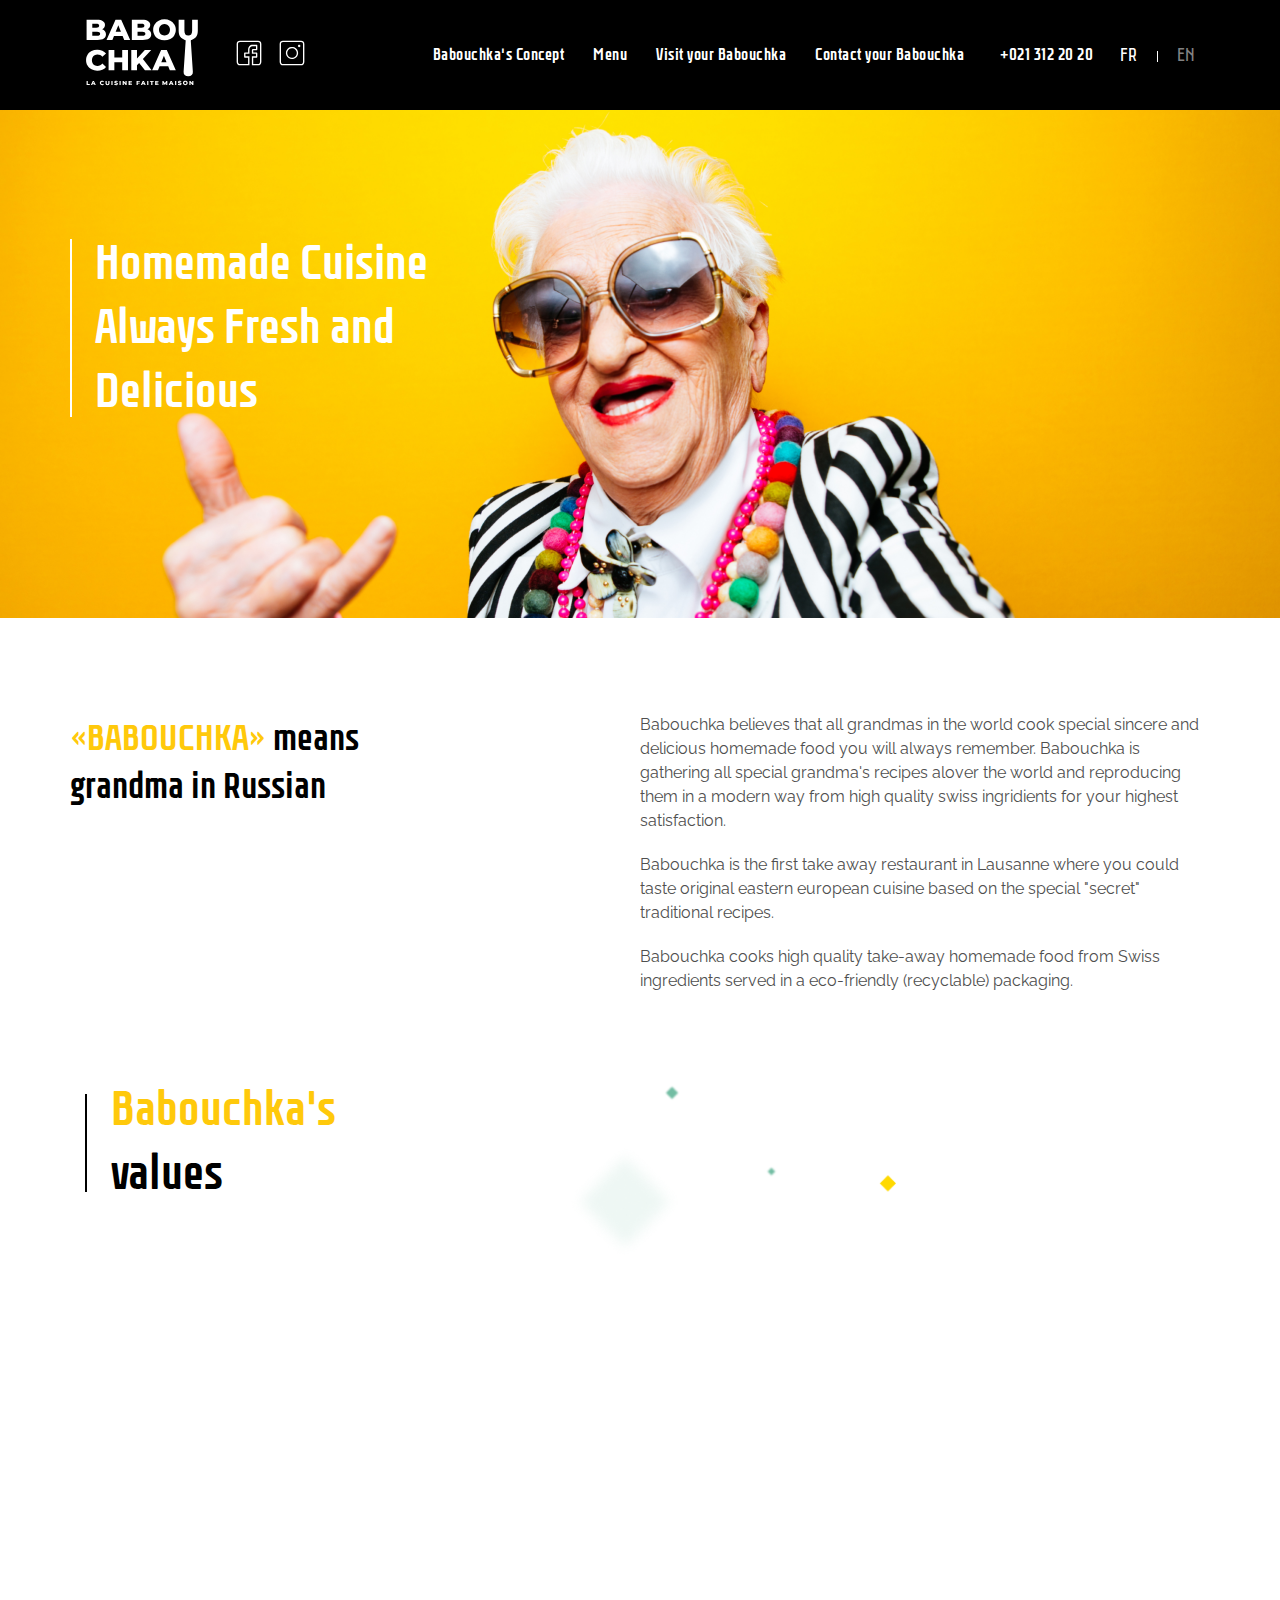
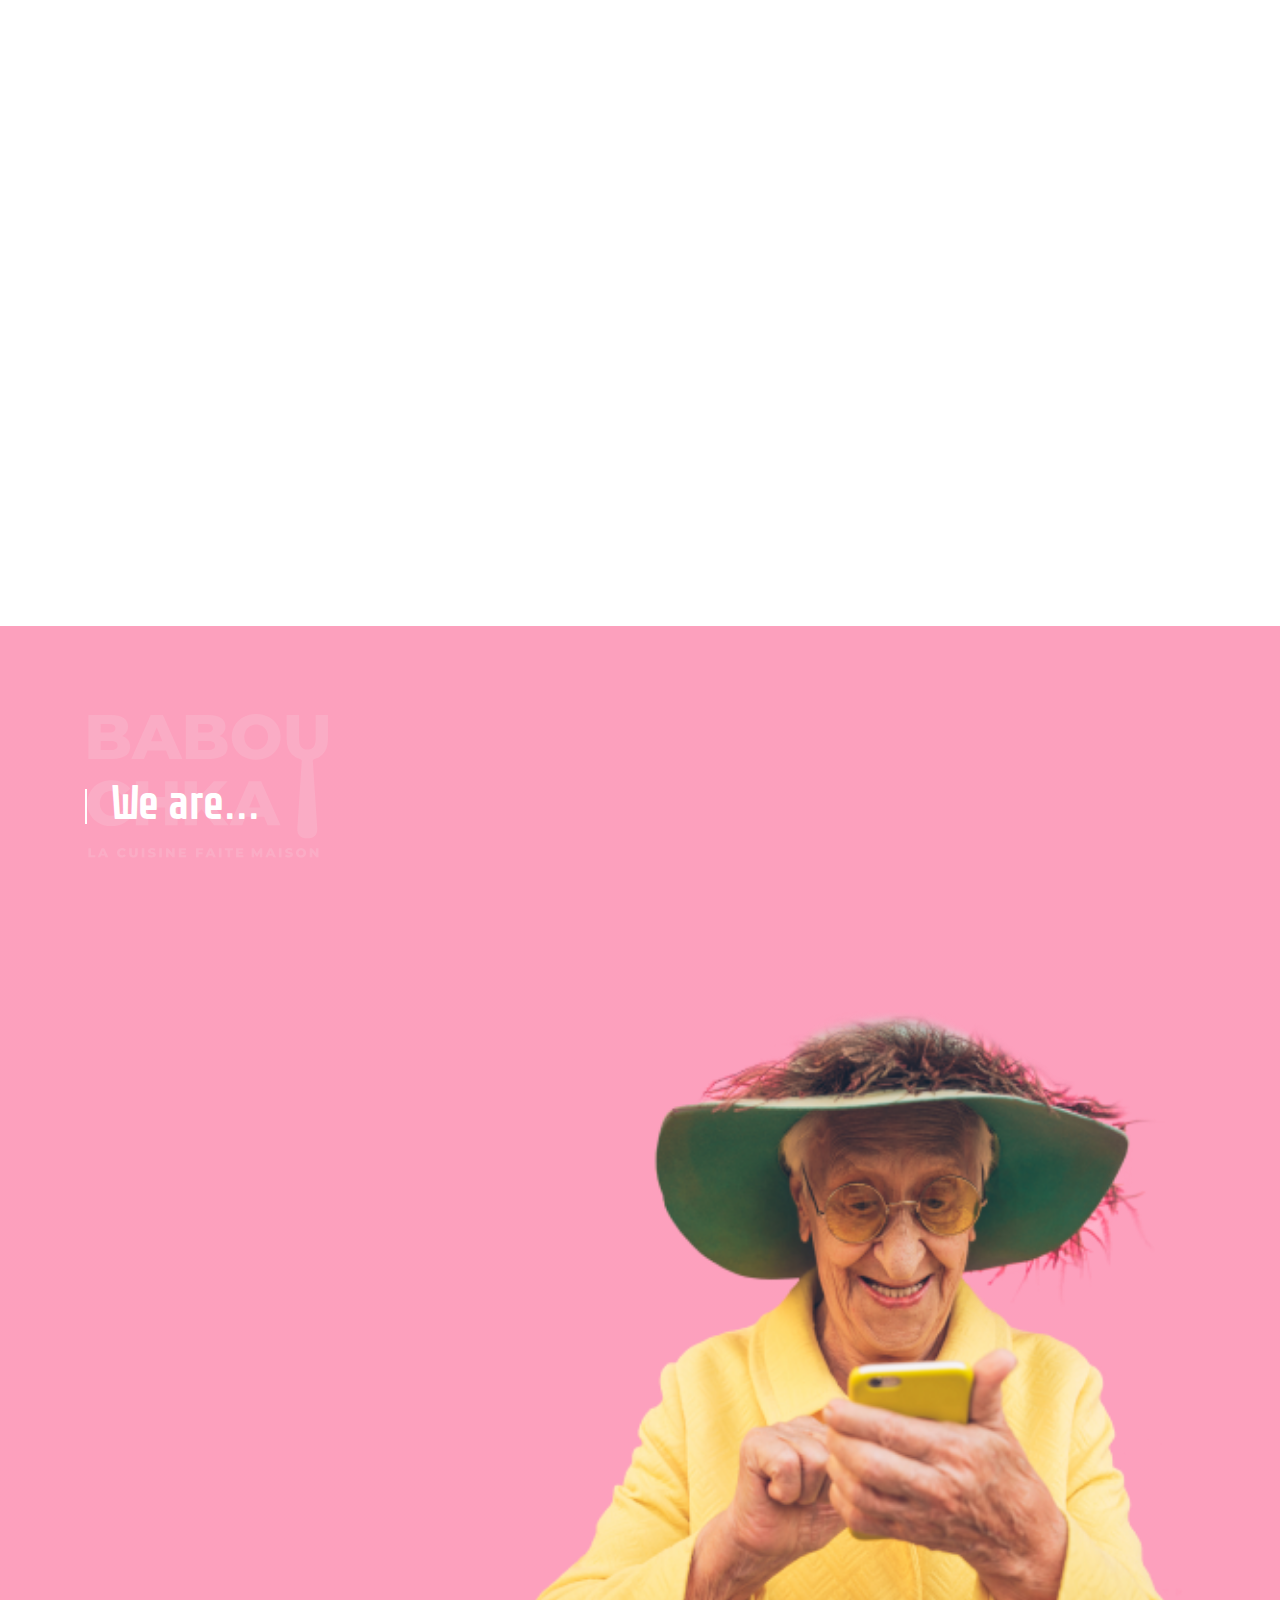
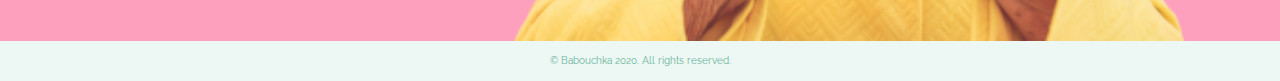
==== commit 9dace7c2: "new layout" ====
--- a/concept.html
+++ b/concept.html
@@ -20,11 +20,14 @@
             <div class="row">
                 <div class="header__leftsect">
                     <div class="header__phone">
-                        <a href="tel:777777"><img src="img/phone-icon.svg" alt="phone"></a>
+                        <a href="tel:+0213122020"><img src="img/phone-icon.svg" alt="phone"></a>
                     </div>
                     <div class="header__burger">
-                        <img class="burgericon" src="img/burger.svg" alt="menu">
-                        <img class="closemenu" src="img/close-menu.svg" alt="close menu">
+                        <!-- <img class="burgericon" src="img/burger.svg" alt="menu">
+                        <img class="closemenu" src="img/close-menu.svg" alt="close menu"> -->
+                        <div class="header-icon header-icon-hamburger" id="hamburger">
+                            <span></span><span></span><span></span>
+                        </div>
                     </div>
                 </div>
                 <div class="header__centersect">
@@ -70,12 +73,12 @@
                         </ul>
                     </div>
                     <div class="header__deskphone">
-                        <a href="tel:+41 5545464040">+021 312 20 20</a>
+                        <a href="tel:+0213122020">+021 312 20 20</a>
                     </div>
                     <div class="header__lang">
                         <ul>
-                            <li class="active"><a href="#">Fr</a></li>
-                            <li><a href="#">Eng</a></li>
+                            <li class="active"><a href="#">FR</a></li>
+                            <li><a href="#">EN</a></li>
                         </ul>
                     </div>
                 </div>
@@ -91,7 +94,7 @@
 
             <div class="concept__topsect-pagetitle">
                 <p>
-                    Homemade<br> Food<br> Always Fresh<br> and Delicious
+                    Homemade<br> Cuisine<br> Always Fresh<br> and Delicious
                 </p>
             </div>
             <div class="concept__topsectinfo">
@@ -115,6 +118,13 @@
                         homemade food from Swiss ingredients served in a eco-friendly (recyclable) packaging.
                     </p>
                 </div>
+                <div class="learnmore-text">
+                    <p>
+                        <span class="lm">Learn more</span>
+                        <span class="sl">Show less</span>
+
+                    </p>
+                </div>
             </div>
         </div>
     </section>
@@ -124,13 +134,13 @@
             <p class="cval__title"><span class="yellow-text">Babouchka's</span><br> values</p>
             <div class="row">
                 <div class="col-12 col-md-4">
-                    <div class="cval__box">
+                    <div class="cval__box" data-aos="fade-up" data-aos-delay="100">
                         <div class="cval__boxpic">
                             <img src="img/val1.svg" alt="icon">
                         </div>
                         <div class="cval__boxinfo">
                             <div class="cval__boxdescr">
-                                <p class="title">Home Made</p>
+                                <p class="title">Homemade cuisine with a grandma's love</p>
                                 <span class="clickhere">click here</span>
                                 <p class="descr">
                                     Always Fresh. Great Taste
@@ -140,13 +150,13 @@
                     </div>
                 </div>
                 <div class="col-12 col-md-4">
-                    <div class="cval__box">
+                    <div class="cval__box" data-aos="fade-up" data-aos-delay="300">
                         <div class="cval__boxpic">
                             <img src="img/val2.svg" alt="icon">
                         </div>
                         <div class="cval__boxinfo">
                             <div class="cval__boxdescr">
-                                <p class="title">Eco-friendly packaging</p>
+                                <p class="title">Eco-Friendly</p>
                                 <span class="clickhere">click here</span>
                                 <p class="descr">
                                     Babouchka uses recyclable packaging and respects environment within the cooking
@@ -157,7 +167,7 @@
                     </div>
                 </div>
                 <div class="col-12 col-md-4">
-                    <div class="cval__box">
+                    <div class="cval__box" data-aos="fade-up" data-aos-delay="500">
                         <div class="cval__boxpic">
                             <img src="img/val3.svg" alt="icon">
                         </div>
@@ -173,7 +183,7 @@
                     </div>
                 </div>
                 <div class="col-12 col-md-6">
-                    <div class="cval__box">
+                    <div class="cval__box" data-aos="fade-up" data-aos-delay="100">
                         <div class="cval__boxpic">
                             <img src="img/val4.svg" alt="icon">
                         </div>
@@ -191,7 +201,7 @@
                     </div>
                 </div>
                 <div class="col-12 col-md-6">
-                    <div class="cval__box">
+                    <div class="cval__box" data-aos="fade-up" data-aos-delay="300">
                         <div class="cval__boxpic">
                             <img src="img/val5.svg" alt="icon">
                         </div>
@@ -202,9 +212,9 @@
                                 <p class="descr">
                                     All Babouchka's clients are a part of Babouchka's family. Babouchka cares about all
                                     with the special attention and respect. Babouchka appriciates your patience if you
-                                    have to wait your order... Babouchka cooks just homemade food and please respect her
-                                    "age" :-) And Babouchka does not sell alcohol... Becouse it's Babouchka - not a
-                                    grandpa :-)
+                                    have to wait your order... Babouchka cooks just homemade food and it might take some
+                                    time. Hence, please respect her "age" :-) And Babouchka does not sell alcohol...
+                                    Becouse it's Babouchka - not a grandpa :-)
                                 </p>
                             </div>
                         </div>
@@ -221,16 +231,16 @@
         <div class="container">
             <div class="weare__wrap">
                 <p class="title">We are...</p>
-                <div class="weare__box yellow-box">
+                <div class="weare__box yellow-box" data-aos="fade-up" data-aos-delay="200">
                     <p class="weare__boxtitle">Family Oriented</p>
                     <p class="weare__boxdescr">It’s a family oriented fast-food and don’t sell alcohol.</p>
                 </div>
-                <div class="weare__box green-box">
+                <div class="weare__box green-box" data-aos="fade-up" data-aos-delay="200">
                     <p class="weare__boxtitle">Eco-Friendly</p>
                     <p class="weare__boxdescr">We use only eco-friendly recycable packaging and respect all rules to
                         care about enviroment</p>
                 </div>
-                <div class="weare__box blue-box">
+                <div class="weare__box blue-box" data-aos="fade-up" data-aos-delay="200">
                     <p class="weare__boxtitle">International</p>
                     <p class="weare__boxdescr">We are going to partner only with local suppliers and use Swiss
                         ingridients.</p>
--- a/css/style.bundle.css
+++ b/css/style.bundle.css
@@ -532,6 +532,7 @@
           backface-visibility: hidden;
 }
 
-html{box-sizing:border-box;-ms-overflow-style:scrollbar}*,:after,:before{box-sizing:inherit}.container,.container-fluid,.container-lg,.container-md,.container-sm,.container-xl{width:100%;padding-right:15px;padding-left:15px;margin-right:auto;margin-left:auto}@media (min-width:576px){.container,.container-sm{max-width:540px}}@media (min-width:768px){.container,.container-md,.container-sm{max-width:720px}}@media (min-width:992px){.container,.container-lg,.container-md,.container-sm{max-width:960px}}@media (min-width:1200px){.container,.container-lg,.container-md,.container-sm,.container-xl{max-width:1140px}}.row{display:flex;flex-wrap:wrap;margin-right:-15px;margin-left:-15px}.no-gutters{margin-right:0;margin-left:0}.no-gutters>.col,.no-gutters>[class*=col-]{padding-right:0;padding-left:0}.col,.col-1,.col-2,.col-3,.col-4,.col-5,.col-6,.col-7,.col-8,.col-9,.col-10,.col-11,.col-12,.col-auto,.col-lg,.col-lg-1,.col-lg-2,.col-lg-3,.col-lg-4,.col-lg-5,.col-lg-6,.col-lg-7,.col-lg-8,.col-lg-9,.col-lg-10,.col-lg-11,.col-lg-12,.col-lg-auto,.col-md,.col-md-1,.col-md-2,.col-md-3,.col-md-4,.col-md-5,.col-md-6,.col-md-7,.col-md-8,.col-md-9,.col-md-10,.col-md-11,.col-md-12,.col-md-auto,.col-sm,.col-sm-1,.col-sm-2,.col-sm-3,.col-sm-4,.col-sm-5,.col-sm-6,.col-sm-7,.col-sm-8,.col-sm-9,.col-sm-10,.col-sm-11,.col-sm-12,.col-sm-auto,.col-xl,.col-xl-1,.col-xl-2,.col-xl-3,.col-xl-4,.col-xl-5,.col-xl-6,.col-xl-7,.col-xl-8,.col-xl-9,.col-xl-10,.col-xl-11,.col-xl-12,.col-xl-auto{position:relative;width:100%;padding-right:15px;padding-left:15px}.col{flex-basis:0;flex-grow:1;max-width:100%}.row-cols-1>*{flex:0 0 100%;max-width:100%}.row-cols-2>*{flex:0 0 50%;max-width:50%}.row-cols-3>*{flex:0 0 33.33333%;max-width:33.33333%}.row-cols-4>*{flex:0 0 25%;max-width:25%}.row-cols-5>*{flex:0 0 20%;max-width:20%}.row-cols-6>*{flex:0 0 16.66667%;max-width:16.66667%}.col-auto{flex:0 0 auto;width:auto;max-width:100%}.col-1{flex:0 0 8.33333%;max-width:8.33333%}.col-2{flex:0 0 16.66667%;max-width:16.66667%}.col-3{flex:0 0 25%;max-width:25%}.col-4{flex:0 0 33.33333%;max-width:33.33333%}.col-5{flex:0 0 41.66667%;max-width:41.66667%}.col-6{flex:0 0 50%;max-width:50%}.col-7{flex:0 0 58.33333%;max-width:58.33333%}.col-8{flex:0 0 66.66667%;max-width:66.66667%}.col-9{flex:0 0 75%;max-width:75%}.col-10{flex:0 0 83.33333%;max-width:83.33333%}.col-11{flex:0 0 91.66667%;max-width:91.66667%}.col-12{flex:0 0 100%;max-width:100%}.order-first{order:-1}.order-last{order:13}.order-0{order:0}.order-1{order:1}.order-2{order:2}.order-3{order:3}.order-4{order:4}.order-5{order:5}.order-6{order:6}.order-7{order:7}.order-8{order:8}.order-9{order:9}.order-10{order:10}.order-11{order:11}.order-12{order:12}.offset-1{margin-left:8.33333%}.offset-2{margin-left:16.66667%}.offset-3{margin-left:25%}.offset-4{margin-left:33.33333%}.offset-5{margin-left:41.66667%}.offset-6{margin-left:50%}.offset-7{margin-left:58.33333%}.offset-8{margin-left:66.66667%}.offset-9{margin-left:75%}.offset-10{margin-left:83.33333%}.offset-11{margin-left:91.66667%}@media (min-width:576px){.col-sm{flex-basis:0;flex-grow:1;max-width:100%}.row-cols-sm-1>*{flex:0 0 100%;max-width:100%}.row-cols-sm-2>*{flex:0 0 50%;max-width:50%}.row-cols-sm-3>*{flex:0 0 33.33333%;max-width:33.33333%}.row-cols-sm-4>*{flex:0 0 25%;max-width:25%}.row-cols-sm-5>*{flex:0 0 20%;max-width:20%}.row-cols-sm-6>*{flex:0 0 16.66667%;max-width:16.66667%}.col-sm-auto{flex:0 0 auto;width:auto;max-width:100%}.col-sm-1{flex:0 0 8.33333%;max-width:8.33333%}.col-sm-2{flex:0 0 16.66667%;max-width:16.66667%}.col-sm-3{flex:0 0 25%;max-width:25%}.col-sm-4{flex:0 0 33.33333%;max-width:33.33333%}.col-sm-5{flex:0 0 41.66667%;max-width:41.66667%}.col-sm-6{flex:0 0 50%;max-width:50%}.col-sm-7{flex:0 0 58.33333%;max-width:58.33333%}.col-sm-8{flex:0 0 66.66667%;max-width:66.66667%}.col-sm-9{flex:0 0 75%;max-width:75%}.col-sm-10{flex:0 0 83.33333%;max-width:83.33333%}.col-sm-11{flex:0 0 91.66667%;max-width:91.66667%}.col-sm-12{flex:0 0 100%;max-width:100%}.order-sm-first{order:-1}.order-sm-last{order:13}.order-sm-0{order:0}.order-sm-1{order:1}.order-sm-2{order:2}.order-sm-3{order:3}.order-sm-4{order:4}.order-sm-5{order:5}.order-sm-6{order:6}.order-sm-7{order:7}.order-sm-8{order:8}.order-sm-9{order:9}.order-sm-10{order:10}.order-sm-11{order:11}.order-sm-12{order:12}.offset-sm-0{margin-left:0}.offset-sm-1{margin-left:8.33333%}.offset-sm-2{margin-left:16.66667%}.offset-sm-3{margin-left:25%}.offset-sm-4{margin-left:33.33333%}.offset-sm-5{margin-left:41.66667%}.offset-sm-6{margin-left:50%}.offset-sm-7{margin-left:58.33333%}.offset-sm-8{margin-left:66.66667%}.offset-sm-9{margin-left:75%}.offset-sm-10{margin-left:83.33333%}.offset-sm-11{margin-left:91.66667%}}@media (min-width:768px){.col-md{flex-basis:0;flex-grow:1;max-width:100%}.row-cols-md-1>*{flex:0 0 100%;max-width:100%}.row-cols-md-2>*{flex:0 0 50%;max-width:50%}.row-cols-md-3>*{flex:0 0 33.33333%;max-width:33.33333%}.row-cols-md-4>*{flex:0 0 25%;max-width:25%}.row-cols-md-5>*{flex:0 0 20%;max-width:20%}.row-cols-md-6>*{flex:0 0 16.66667%;max-width:16.66667%}.col-md-auto{flex:0 0 auto;width:auto;max-width:100%}.col-md-1{flex:0 0 8.33333%;max-width:8.33333%}.col-md-2{flex:0 0 16.66667%;max-width:16.66667%}.col-md-3{flex:0 0 25%;max-width:25%}.col-md-4{flex:0 0 33.33333%;max-width:33.33333%}.col-md-5{flex:0 0 41.66667%;max-width:41.66667%}.col-md-6{flex:0 0 50%;max-width:50%}.col-md-7{flex:0 0 58.33333%;max-width:58.33333%}.col-md-8{flex:0 0 66.66667%;max-width:66.66667%}.col-md-9{flex:0 0 75%;max-width:75%}.col-md-10{flex:0 0 83.33333%;max-width:83.33333%}.col-md-11{flex:0 0 91.66667%;max-width:91.66667%}.col-md-12{flex:0 0 100%;max-width:100%}.order-md-first{order:-1}.order-md-last{order:13}.order-md-0{order:0}.order-md-1{order:1}.order-md-2{order:2}.order-md-3{order:3}.order-md-4{order:4}.order-md-5{order:5}.order-md-6{order:6}.order-md-7{order:7}.order-md-8{order:8}.order-md-9{order:9}.order-md-10{order:10}.order-md-11{order:11}.order-md-12{order:12}.offset-md-0{margin-left:0}.offset-md-1{margin-left:8.33333%}.offset-md-2{margin-left:16.66667%}.offset-md-3{margin-left:25%}.offset-md-4{margin-left:33.33333%}.offset-md-5{margin-left:41.66667%}.offset-md-6{margin-left:50%}.offset-md-7{margin-left:58.33333%}.offset-md-8{margin-left:66.66667%}.offset-md-9{margin-left:75%}.offset-md-10{margin-left:83.33333%}.offset-md-11{margin-left:91.66667%}}@media (min-width:992px){.col-lg{flex-basis:0;flex-grow:1;max-width:100%}.row-cols-lg-1>*{flex:0 0 100%;max-width:100%}.row-cols-lg-2>*{flex:0 0 50%;max-width:50%}.row-cols-lg-3>*{flex:0 0 33.33333%;max-width:33.33333%}.row-cols-lg-4>*{flex:0 0 25%;max-width:25%}.row-cols-lg-5>*{flex:0 0 20%;max-width:20%}.row-cols-lg-6>*{flex:0 0 16.66667%;max-width:16.66667%}.col-lg-auto{flex:0 0 auto;width:auto;max-width:100%}.col-lg-1{flex:0 0 8.33333%;max-width:8.33333%}.col-lg-2{flex:0 0 16.66667%;max-width:16.66667%}.col-lg-3{flex:0 0 25%;max-width:25%}.col-lg-4{flex:0 0 33.33333%;max-width:33.33333%}.col-lg-5{flex:0 0 41.66667%;max-width:41.66667%}.col-lg-6{flex:0 0 50%;max-width:50%}.col-lg-7{flex:0 0 58.33333%;max-width:58.33333%}.col-lg-8{flex:0 0 66.66667%;max-width:66.66667%}.col-lg-9{flex:0 0 75%;max-width:75%}.col-lg-10{flex:0 0 83.33333%;max-width:83.33333%}.col-lg-11{flex:0 0 91.66667%;max-width:91.66667%}.col-lg-12{flex:0 0 100%;max-width:100%}.order-lg-first{order:-1}.order-lg-last{order:13}.order-lg-0{order:0}.order-lg-1{order:1}.order-lg-2{order:2}.order-lg-3{order:3}.order-lg-4{order:4}.order-lg-5{order:5}.order-lg-6{order:6}.order-lg-7{order:7}.order-lg-8{order:8}.order-lg-9{order:9}.order-lg-10{order:10}.order-lg-11{order:11}.order-lg-12{order:12}.offset-lg-0{margin-left:0}.offset-lg-1{margin-left:8.33333%}.offset-lg-2{margin-left:16.66667%}.offset-lg-3{margin-left:25%}.offset-lg-4{margin-left:33.33333%}.offset-lg-5{margin-left:41.66667%}.offset-lg-6{margin-left:50%}.offset-lg-7{margin-left:58.33333%}.offset-lg-8{margin-left:66.66667%}.offset-lg-9{margin-left:75%}.offset-lg-10{margin-left:83.33333%}.offset-lg-11{margin-left:91.66667%}}@media (min-width:1200px){.col-xl{flex-basis:0;flex-grow:1;max-width:100%}.row-cols-xl-1>*{flex:0 0 100%;max-width:100%}.row-cols-xl-2>*{flex:0 0 50%;max-width:50%}.row-cols-xl-3>*{flex:0 0 33.33333%;max-width:33.33333%}.row-cols-xl-4>*{flex:0 0 25%;max-width:25%}.row-cols-xl-5>*{flex:0 0 20%;max-width:20%}.row-cols-xl-6>*{flex:0 0 16.66667%;max-width:16.66667%}.col-xl-auto{flex:0 0 auto;width:auto;max-width:100%}.col-xl-1{flex:0 0 8.33333%;max-width:8.33333%}.col-xl-2{flex:0 0 16.66667%;max-width:16.66667%}.col-xl-3{flex:0 0 25%;max-width:25%}.col-xl-4{flex:0 0 33.33333%;max-width:33.33333%}.col-xl-5{flex:0 0 41.66667%;max-width:41.66667%}.col-xl-6{flex:0 0 50%;max-width:50%}.col-xl-7{flex:0 0 58.33333%;max-width:58.33333%}.col-xl-8{flex:0 0 66.66667%;max-width:66.66667%}.col-xl-9{flex:0 0 75%;max-width:75%}.col-xl-10{flex:0 0 83.33333%;max-width:83.33333%}.col-xl-11{flex:0 0 91.66667%;max-width:91.66667%}.col-xl-12{flex:0 0 100%;max-width:100%}.order-xl-first{order:-1}.order-xl-last{order:13}.order-xl-0{order:0}.order-xl-1{order:1}.order-xl-2{order:2}.order-xl-3{order:3}.order-xl-4{order:4}.order-xl-5{order:5}.order-xl-6{order:6}.order-xl-7{order:7}.order-xl-8{order:8}.order-xl-9{order:9}.order-xl-10{order:10}.order-xl-11{order:11}.order-xl-12{order:12}.offset-xl-0{margin-left:0}.offset-xl-1{margin-left:8.33333%}.offset-xl-2{margin-left:16.66667%}.offset-xl-3{margin-left:25%}.offset-xl-4{margin-left:33.33333%}.offset-xl-5{margin-left:41.66667%}.offset-xl-6{margin-left:50%}.offset-xl-7{margin-left:58.33333%}.offset-xl-8{margin-left:66.66667%}.offset-xl-9{margin-left:75%}.offset-xl-10{margin-left:83.33333%}.offset-xl-11{margin-left:91.66667%}}.d-none{display:none!important}.d-inline{display:inline!important}.d-inline-block{display:inline-block!important}.d-block{display:block!important}.d-table{display:table!important}.d-table-row{display:table-row!important}.d-table-cell{display:table-cell!important}.d-flex{display:flex!important}.d-inline-flex{display:inline-flex!important}@media (min-width:576px){.d-sm-none{display:none!important}.d-sm-inline{display:inline!important}.d-sm-inline-block{display:inline-block!important}.d-sm-block{display:block!important}.d-sm-table{display:table!important}.d-sm-table-row{display:table-row!important}.d-sm-table-cell{display:table-cell!important}.d-sm-flex{display:flex!important}.d-sm-inline-flex{display:inline-flex!important}}@media (min-width:768px){.d-md-none{display:none!important}.d-md-inline{display:inline!important}.d-md-inline-block{display:inline-block!important}.d-md-block{display:block!important}.d-md-table{display:table!important}.d-md-table-row{display:table-row!important}.d-md-table-cell{display:table-cell!important}.d-md-flex{display:flex!important}.d-md-inline-flex{display:inline-flex!important}}@media (min-width:992px){.d-lg-none{display:none!important}.d-lg-inline{display:inline!important}.d-lg-inline-block{display:inline-block!important}.d-lg-block{display:block!important}.d-lg-table{display:table!important}.d-lg-table-row{display:table-row!important}.d-lg-table-cell{display:table-cell!important}.d-lg-flex{display:flex!important}.d-lg-inline-flex{display:inline-flex!important}}@media (min-width:1200px){.d-xl-none{display:none!important}.d-xl-inline{display:inline!important}.d-xl-inline-block{display:inline-block!important}.d-xl-block{display:block!important}.d-xl-table{display:table!important}.d-xl-table-row{display:table-row!important}.d-xl-table-cell{display:table-cell!important}.d-xl-flex{display:flex!important}.d-xl-inline-flex{display:inline-flex!important}}@media print{.d-print-none{display:none!important}.d-print-inline{display:inline!important}.d-print-inline-block{display:inline-block!important}.d-print-block{display:block!important}.d-print-table{display:table!important}.d-print-table-row{display:table-row!important}.d-print-table-cell{display:table-cell!important}.d-print-flex{display:flex!important}.d-print-inline-flex{display:inline-flex!important}}.flex-row{flex-direction:row!important}.flex-column{flex-direction:column!important}.flex-row-reverse{flex-direction:row-reverse!important}.flex-column-reverse{flex-direction:column-reverse!important}.flex-wrap{flex-wrap:wrap!important}.flex-nowrap{flex-wrap:nowrap!important}.flex-wrap-reverse{flex-wrap:wrap-reverse!important}.flex-fill{flex:1 1 auto!important}.flex-grow-0{flex-grow:0!important}.flex-grow-1{flex-grow:1!important}.flex-shrink-0{flex-shrink:0!important}.flex-shrink-1{flex-shrink:1!important}.justify-content-start{justify-content:flex-start!important}.justify-content-end{justify-content:flex-end!important}.justify-content-center{justify-content:center!important}.justify-content-between{justify-content:space-between!important}.justify-content-around{justify-content:space-around!important}.align-items-start{align-items:flex-start!important}.align-items-end{align-items:flex-end!important}.align-items-center{align-items:center!important}.align-items-baseline{align-items:baseline!important}.align-items-stretch{align-items:stretch!important}.align-content-start{align-content:flex-start!important}.align-content-end{align-content:flex-end!important}.align-content-center{align-content:center!important}.align-content-between{align-content:space-between!important}.align-content-around{align-content:space-around!important}.align-content-stretch{align-content:stretch!important}.align-self-auto{align-self:auto!important}.align-self-start{align-self:flex-start!important}.align-self-end{align-self:flex-end!important}.align-self-center{align-self:center!important}.align-self-baseline{align-self:baseline!important}.align-self-stretch{align-self:stretch!important}@media (min-width:576px){.flex-sm-row{flex-direction:row!important}.flex-sm-column{flex-direction:column!important}.flex-sm-row-reverse{flex-direction:row-reverse!important}.flex-sm-column-reverse{flex-direction:column-reverse!important}.flex-sm-wrap{flex-wrap:wrap!important}.flex-sm-nowrap{flex-wrap:nowrap!important}.flex-sm-wrap-reverse{flex-wrap:wrap-reverse!important}.flex-sm-fill{flex:1 1 auto!important}.flex-sm-grow-0{flex-grow:0!important}.flex-sm-grow-1{flex-grow:1!important}.flex-sm-shrink-0{flex-shrink:0!important}.flex-sm-shrink-1{flex-shrink:1!important}.justify-content-sm-start{justify-content:flex-start!important}.justify-content-sm-end{justify-content:flex-end!important}.justify-content-sm-center{justify-content:center!important}.justify-content-sm-between{justify-content:space-between!important}.justify-content-sm-around{justify-content:space-around!important}.align-items-sm-start{align-items:flex-start!important}.align-items-sm-end{align-items:flex-end!important}.align-items-sm-center{align-items:center!important}.align-items-sm-baseline{align-items:baseline!important}.align-items-sm-stretch{align-items:stretch!important}.align-content-sm-start{align-content:flex-start!important}.align-content-sm-end{align-content:flex-end!important}.align-content-sm-center{align-content:center!important}.align-content-sm-between{align-content:space-between!important}.align-content-sm-around{align-content:space-around!important}.align-content-sm-stretch{align-content:stretch!important}.align-self-sm-auto{align-self:auto!important}.align-self-sm-start{align-self:flex-start!important}.align-self-sm-end{align-self:flex-end!important}.align-self-sm-center{align-self:center!important}.align-self-sm-baseline{align-self:baseline!important}.align-self-sm-stretch{align-self:stretch!important}}@media (min-width:768px){.flex-md-row{flex-direction:row!important}.flex-md-column{flex-direction:column!important}.flex-md-row-reverse{flex-direction:row-reverse!important}.flex-md-column-reverse{flex-direction:column-reverse!important}.flex-md-wrap{flex-wrap:wrap!important}.flex-md-nowrap{flex-wrap:nowrap!important}.flex-md-wrap-reverse{flex-wrap:wrap-reverse!important}.flex-md-fill{flex:1 1 auto!important}.flex-md-grow-0{flex-grow:0!important}.flex-md-grow-1{flex-grow:1!important}.flex-md-shrink-0{flex-shrink:0!important}.flex-md-shrink-1{flex-shrink:1!important}.justify-content-md-start{justify-content:flex-start!important}.justify-content-md-end{justify-content:flex-end!important}.justify-content-md-center{justify-content:center!important}.justify-content-md-between{justify-content:space-between!important}.justify-content-md-around{justify-content:space-around!important}.align-items-md-start{align-items:flex-start!important}.align-items-md-end{align-items:flex-end!important}.align-items-md-center{align-items:center!important}.align-items-md-baseline{align-items:baseline!important}.align-items-md-stretch{align-items:stretch!important}.align-content-md-start{align-content:flex-start!important}.align-content-md-end{align-content:flex-end!important}.align-content-md-center{align-content:center!important}.align-content-md-between{align-content:space-between!important}.align-content-md-around{align-content:space-around!important}.align-content-md-stretch{align-content:stretch!important}.align-self-md-auto{align-self:auto!important}.align-self-md-start{align-self:flex-start!important}.align-self-md-end{align-self:flex-end!important}.align-self-md-center{align-self:center!important}.align-self-md-baseline{align-self:baseline!important}.align-self-md-stretch{align-self:stretch!important}}@media (min-width:992px){.flex-lg-row{flex-direction:row!important}.flex-lg-column{flex-direction:column!important}.flex-lg-row-reverse{flex-direction:row-reverse!important}.flex-lg-column-reverse{flex-direction:column-reverse!important}.flex-lg-wrap{flex-wrap:wrap!important}.flex-lg-nowrap{flex-wrap:nowrap!important}.flex-lg-wrap-reverse{flex-wrap:wrap-reverse!important}.flex-lg-fill{flex:1 1 auto!important}.flex-lg-grow-0{flex-grow:0!important}.flex-lg-grow-1{flex-grow:1!important}.flex-lg-shrink-0{flex-shrink:0!important}.flex-lg-shrink-1{flex-shrink:1!important}.justify-content-lg-start{justify-content:flex-start!important}.justify-content-lg-end{justify-content:flex-end!important}.justify-content-lg-center{justify-content:center!important}.justify-content-lg-between{justify-content:space-between!important}.justify-content-lg-around{justify-content:space-around!important}.align-items-lg-start{align-items:flex-start!important}.align-items-lg-end{align-items:flex-end!important}.align-items-lg-center{align-items:center!important}.align-items-lg-baseline{align-items:baseline!important}.align-items-lg-stretch{align-items:stretch!important}.align-content-lg-start{align-content:flex-start!important}.align-content-lg-end{align-content:flex-end!important}.align-content-lg-center{align-content:center!important}.align-content-lg-between{align-content:space-between!important}.align-content-lg-around{align-content:space-around!important}.align-content-lg-stretch{align-content:stretch!important}.align-self-lg-auto{align-self:auto!important}.align-self-lg-start{align-self:flex-start!important}.align-self-lg-end{align-self:flex-end!important}.align-self-lg-center{align-self:center!important}.align-self-lg-baseline{align-self:baseline!important}.align-self-lg-stretch{align-self:stretch!important}}@media (min-width:1200px){.flex-xl-row{flex-direction:row!important}.flex-xl-column{flex-direction:column!important}.flex-xl-row-reverse{flex-direction:row-reverse!important}.flex-xl-column-reverse{flex-direction:column-reverse!important}.flex-xl-wrap{flex-wrap:wrap!important}.flex-xl-nowrap{flex-wrap:nowrap!important}.flex-xl-wrap-reverse{flex-wrap:wrap-reverse!important}.flex-xl-fill{flex:1 1 auto!important}.flex-xl-grow-0{flex-grow:0!important}.flex-xl-grow-1{flex-grow:1!important}.flex-xl-shrink-0{flex-shrink:0!important}.flex-xl-shrink-1{flex-shrink:1!important}.justify-content-xl-start{justify-content:flex-start!important}.justify-content-xl-end{justify-content:flex-end!important}.justify-content-xl-center{justify-content:center!important}.justify-content-xl-between{justify-content:space-between!important}.justify-content-xl-around{justify-content:space-around!important}.align-items-xl-start{align-items:flex-start!important}.align-items-xl-end{align-items:flex-end!important}.align-items-xl-center{align-items:center!important}.align-items-xl-baseline{align-items:baseline!important}.align-items-xl-stretch{align-items:stretch!important}.align-content-xl-start{align-content:flex-start!important}.align-content-xl-end{align-content:flex-end!important}.align-content-xl-center{align-content:center!important}.align-content-xl-between{align-content:space-between!important}.align-content-xl-around{align-content:space-around!important}.align-content-xl-stretch{align-content:stretch!important}.align-self-xl-auto{align-self:auto!important}.align-self-xl-start{align-self:flex-start!important}.align-self-xl-end{align-self:flex-end!important}.align-self-xl-center{align-self:center!important}.align-self-xl-baseline{align-self:baseline!important}.align-self-xl-stretch{align-self:stretch!important}}.m-0{margin:0!important}.mt-0,.my-0{margin-top:0!important}.mr-0,.mx-0{margin-right:0!important}.mb-0,.my-0{margin-bottom:0!important}.ml-0,.mx-0{margin-left:0!important}.m-1{margin:.25rem!important}.mt-1,.my-1{margin-top:.25rem!important}.mr-1,.mx-1{margin-right:.25rem!important}.mb-1,.my-1{margin-bottom:.25rem!important}.ml-1,.mx-1{margin-left:.25rem!important}.m-2{margin:.5rem!important}.mt-2,.my-2{margin-top:.5rem!important}.mr-2,.mx-2{margin-right:.5rem!important}.mb-2,.my-2{margin-bottom:.5rem!important}.ml-2,.mx-2{margin-left:.5rem!important}.m-3{margin:1rem!important}.mt-3,.my-3{margin-top:1rem!important}.mr-3,.mx-3{margin-right:1rem!important}.mb-3,.my-3{margin-bottom:1rem!important}.ml-3,.mx-3{margin-left:1rem!important}.m-4{margin:1.5rem!important}.mt-4,.my-4{margin-top:1.5rem!important}.mr-4,.mx-4{margin-right:1.5rem!important}.mb-4,.my-4{margin-bottom:1.5rem!important}.ml-4,.mx-4{margin-left:1.5rem!important}.m-5{margin:3rem!important}.mt-5,.my-5{margin-top:3rem!important}.mr-5,.mx-5{margin-right:3rem!important}.mb-5,.my-5{margin-bottom:3rem!important}.ml-5,.mx-5{margin-left:3rem!important}.p-0{padding:0!important}.pt-0,.py-0{padding-top:0!important}.pr-0,.px-0{padding-right:0!important}.pb-0,.py-0{padding-bottom:0!important}.pl-0,.px-0{padding-left:0!important}.p-1{padding:.25rem!important}.pt-1,.py-1{padding-top:.25rem!important}.pr-1,.px-1{padding-right:.25rem!important}.pb-1,.py-1{padding-bottom:.25rem!important}.pl-1,.px-1{padding-left:.25rem!important}.p-2{padding:.5rem!important}.pt-2,.py-2{padding-top:.5rem!important}.pr-2,.px-2{padding-right:.5rem!important}.pb-2,.py-2{padding-bottom:.5rem!important}.pl-2,.px-2{padding-left:.5rem!important}.p-3{padding:1rem!important}.pt-3,.py-3{padding-top:1rem!important}.pr-3,.px-3{padding-right:1rem!important}.pb-3,.py-3{padding-bottom:1rem!important}.pl-3,.px-3{padding-left:1rem!important}.p-4{padding:1.5rem!important}.pt-4,.py-4{padding-top:1.5rem!important}.pr-4,.px-4{padding-right:1.5rem!important}.pb-4,.py-4{padding-bottom:1.5rem!important}.pl-4,.px-4{padding-left:1.5rem!important}.p-5{padding:3rem!important}.pt-5,.py-5{padding-top:3rem!important}.pr-5,.px-5{padding-right:3rem!important}.pb-5,.py-5{padding-bottom:3rem!important}.pl-5,.px-5{padding-left:3rem!important}.m-n1{margin:-.25rem!important}.mt-n1,.my-n1{margin-top:-.25rem!important}.mr-n1,.mx-n1{margin-right:-.25rem!important}.mb-n1,.my-n1{margin-bottom:-.25rem!important}.ml-n1,.mx-n1{margin-left:-.25rem!important}.m-n2{margin:-.5rem!important}.mt-n2,.my-n2{margin-top:-.5rem!important}.mr-n2,.mx-n2{margin-right:-.5rem!important}.mb-n2,.my-n2{margin-bottom:-.5rem!important}.ml-n2,.mx-n2{margin-left:-.5rem!important}.m-n3{margin:-1rem!important}.mt-n3,.my-n3{margin-top:-1rem!important}.mr-n3,.mx-n3{margin-right:-1rem!important}.mb-n3,.my-n3{margin-bottom:-1rem!important}.ml-n3,.mx-n3{margin-left:-1rem!important}.m-n4{margin:-1.5rem!important}.mt-n4,.my-n4{margin-top:-1.5rem!important}.mr-n4,.mx-n4{margin-right:-1.5rem!important}.mb-n4,.my-n4{margin-bottom:-1.5rem!important}.ml-n4,.mx-n4{margin-left:-1.5rem!important}.m-n5{margin:-3rem!important}.mt-n5,.my-n5{margin-top:-3rem!important}.mr-n5,.mx-n5{margin-right:-3rem!important}.mb-n5,.my-n5{margin-bottom:-3rem!important}.ml-n5,.mx-n5{margin-left:-3rem!important}.m-auto{margin:auto!important}.mt-auto,.my-auto{margin-top:auto!important}.mr-auto,.mx-auto{margin-right:auto!important}.mb-auto,.my-auto{margin-bottom:auto!important}.ml-auto,.mx-auto{margin-left:auto!important}@media (min-width:576px){.m-sm-0{margin:0!important}.mt-sm-0,.my-sm-0{margin-top:0!important}.mr-sm-0,.mx-sm-0{margin-right:0!important}.mb-sm-0,.my-sm-0{margin-bottom:0!important}.ml-sm-0,.mx-sm-0{margin-left:0!important}.m-sm-1{margin:.25rem!important}.mt-sm-1,.my-sm-1{margin-top:.25rem!important}.mr-sm-1,.mx-sm-1{margin-right:.25rem!important}.mb-sm-1,.my-sm-1{margin-bottom:.25rem!important}.ml-sm-1,.mx-sm-1{margin-left:.25rem!important}.m-sm-2{margin:.5rem!important}.mt-sm-2,.my-sm-2{margin-top:.5rem!important}.mr-sm-2,.mx-sm-2{margin-right:.5rem!important}.mb-sm-2,.my-sm-2{margin-bottom:.5rem!important}.ml-sm-2,.mx-sm-2{margin-left:.5rem!important}.m-sm-3{margin:1rem!important}.mt-sm-3,.my-sm-3{margin-top:1rem!important}.mr-sm-3,.mx-sm-3{margin-right:1rem!important}.mb-sm-3,.my-sm-3{margin-bottom:1rem!important}.ml-sm-3,.mx-sm-3{margin-left:1rem!important}.m-sm-4{margin:1.5rem!important}.mt-sm-4,.my-sm-4{margin-top:1.5rem!important}.mr-sm-4,.mx-sm-4{margin-right:1.5rem!important}.mb-sm-4,.my-sm-4{margin-bottom:1.5rem!important}.ml-sm-4,.mx-sm-4{margin-left:1.5rem!important}.m-sm-5{margin:3rem!important}.mt-sm-5,.my-sm-5{margin-top:3rem!important}.mr-sm-5,.mx-sm-5{margin-right:3rem!important}.mb-sm-5,.my-sm-5{margin-bottom:3rem!important}.ml-sm-5,.mx-sm-5{margin-left:3rem!important}.p-sm-0{padding:0!important}.pt-sm-0,.py-sm-0{padding-top:0!important}.pr-sm-0,.px-sm-0{padding-right:0!important}.pb-sm-0,.py-sm-0{padding-bottom:0!important}.pl-sm-0,.px-sm-0{padding-left:0!important}.p-sm-1{padding:.25rem!important}.pt-sm-1,.py-sm-1{padding-top:.25rem!important}.pr-sm-1,.px-sm-1{padding-right:.25rem!important}.pb-sm-1,.py-sm-1{padding-bottom:.25rem!important}.pl-sm-1,.px-sm-1{padding-left:.25rem!important}.p-sm-2{padding:.5rem!important}.pt-sm-2,.py-sm-2{padding-top:.5rem!important}.pr-sm-2,.px-sm-2{padding-right:.5rem!important}.pb-sm-2,.py-sm-2{padding-bottom:.5rem!important}.pl-sm-2,.px-sm-2{padding-left:.5rem!important}.p-sm-3{padding:1rem!important}.pt-sm-3,.py-sm-3{padding-top:1rem!important}.pr-sm-3,.px-sm-3{padding-right:1rem!important}.pb-sm-3,.py-sm-3{padding-bottom:1rem!important}.pl-sm-3,.px-sm-3{padding-left:1rem!important}.p-sm-4{padding:1.5rem!important}.pt-sm-4,.py-sm-4{padding-top:1.5rem!important}.pr-sm-4,.px-sm-4{padding-right:1.5rem!important}.pb-sm-4,.py-sm-4{padding-bottom:1.5rem!important}.pl-sm-4,.px-sm-4{padding-left:1.5rem!important}.p-sm-5{padding:3rem!important}.pt-sm-5,.py-sm-5{padding-top:3rem!important}.pr-sm-5,.px-sm-5{padding-right:3rem!important}.pb-sm-5,.py-sm-5{padding-bottom:3rem!important}.pl-sm-5,.px-sm-5{padding-left:3rem!important}.m-sm-n1{margin:-.25rem!important}.mt-sm-n1,.my-sm-n1{margin-top:-.25rem!important}.mr-sm-n1,.mx-sm-n1{margin-right:-.25rem!important}.mb-sm-n1,.my-sm-n1{margin-bottom:-.25rem!important}.ml-sm-n1,.mx-sm-n1{margin-left:-.25rem!important}.m-sm-n2{margin:-.5rem!important}.mt-sm-n2,.my-sm-n2{margin-top:-.5rem!important}.mr-sm-n2,.mx-sm-n2{margin-right:-.5rem!important}.mb-sm-n2,.my-sm-n2{margin-bottom:-.5rem!important}.ml-sm-n2,.mx-sm-n2{margin-left:-.5rem!important}.m-sm-n3{margin:-1rem!important}.mt-sm-n3,.my-sm-n3{margin-top:-1rem!important}.mr-sm-n3,.mx-sm-n3{margin-right:-1rem!important}.mb-sm-n3,.my-sm-n3{margin-bottom:-1rem!important}.ml-sm-n3,.mx-sm-n3{margin-left:-1rem!important}.m-sm-n4{margin:-1.5rem!important}.mt-sm-n4,.my-sm-n4{margin-top:-1.5rem!important}.mr-sm-n4,.mx-sm-n4{margin-right:-1.5rem!important}.mb-sm-n4,.my-sm-n4{margin-bottom:-1.5rem!important}.ml-sm-n4,.mx-sm-n4{margin-left:-1.5rem!important}.m-sm-n5{margin:-3rem!important}.mt-sm-n5,.my-sm-n5{margin-top:-3rem!important}.mr-sm-n5,.mx-sm-n5{margin-right:-3rem!important}.mb-sm-n5,.my-sm-n5{margin-bottom:-3rem!important}.ml-sm-n5,.mx-sm-n5{margin-left:-3rem!important}.m-sm-auto{margin:auto!important}.mt-sm-auto,.my-sm-auto{margin-top:auto!important}.mr-sm-auto,.mx-sm-auto{margin-right:auto!important}.mb-sm-auto,.my-sm-auto{margin-bottom:auto!important}.ml-sm-auto,.mx-sm-auto{margin-left:auto!important}}@media (min-width:768px){.m-md-0{margin:0!important}.mt-md-0,.my-md-0{margin-top:0!important}.mr-md-0,.mx-md-0{margin-right:0!important}.mb-md-0,.my-md-0{margin-bottom:0!important}.ml-md-0,.mx-md-0{margin-left:0!important}.m-md-1{margin:.25rem!important}.mt-md-1,.my-md-1{margin-top:.25rem!important}.mr-md-1,.mx-md-1{margin-right:.25rem!important}.mb-md-1,.my-md-1{margin-bottom:.25rem!important}.ml-md-1,.mx-md-1{margin-left:.25rem!important}.m-md-2{margin:.5rem!important}.mt-md-2,.my-md-2{margin-top:.5rem!important}.mr-md-2,.mx-md-2{margin-right:.5rem!important}.mb-md-2,.my-md-2{margin-bottom:.5rem!important}.ml-md-2,.mx-md-2{margin-left:.5rem!important}.m-md-3{margin:1rem!important}.mt-md-3,.my-md-3{margin-top:1rem!important}.mr-md-3,.mx-md-3{margin-right:1rem!important}.mb-md-3,.my-md-3{margin-bottom:1rem!important}.ml-md-3,.mx-md-3{margin-left:1rem!important}.m-md-4{margin:1.5rem!important}.mt-md-4,.my-md-4{margin-top:1.5rem!important}.mr-md-4,.mx-md-4{margin-right:1.5rem!important}.mb-md-4,.my-md-4{margin-bottom:1.5rem!important}.ml-md-4,.mx-md-4{margin-left:1.5rem!important}.m-md-5{margin:3rem!important}.mt-md-5,.my-md-5{margin-top:3rem!important}.mr-md-5,.mx-md-5{margin-right:3rem!important}.mb-md-5,.my-md-5{margin-bottom:3rem!important}.ml-md-5,.mx-md-5{margin-left:3rem!important}.p-md-0{padding:0!important}.pt-md-0,.py-md-0{padding-top:0!important}.pr-md-0,.px-md-0{padding-right:0!important}.pb-md-0,.py-md-0{padding-bottom:0!important}.pl-md-0,.px-md-0{padding-left:0!important}.p-md-1{padding:.25rem!important}.pt-md-1,.py-md-1{padding-top:.25rem!important}.pr-md-1,.px-md-1{padding-right:.25rem!important}.pb-md-1,.py-md-1{padding-bottom:.25rem!important}.pl-md-1,.px-md-1{padding-left:.25rem!important}.p-md-2{padding:.5rem!important}.pt-md-2,.py-md-2{padding-top:.5rem!important}.pr-md-2,.px-md-2{padding-right:.5rem!important}.pb-md-2,.py-md-2{padding-bottom:.5rem!important}.pl-md-2,.px-md-2{padding-left:.5rem!important}.p-md-3{padding:1rem!important}.pt-md-3,.py-md-3{padding-top:1rem!important}.pr-md-3,.px-md-3{padding-right:1rem!important}.pb-md-3,.py-md-3{padding-bottom:1rem!important}.pl-md-3,.px-md-3{padding-left:1rem!important}.p-md-4{padding:1.5rem!important}.pt-md-4,.py-md-4{padding-top:1.5rem!important}.pr-md-4,.px-md-4{padding-right:1.5rem!important}.pb-md-4,.py-md-4{padding-bottom:1.5rem!important}.pl-md-4,.px-md-4{padding-left:1.5rem!important}.p-md-5{padding:3rem!important}.pt-md-5,.py-md-5{padding-top:3rem!important}.pr-md-5,.px-md-5{padding-right:3rem!important}.pb-md-5,.py-md-5{padding-bottom:3rem!important}.pl-md-5,.px-md-5{padding-left:3rem!important}.m-md-n1{margin:-.25rem!important}.mt-md-n1,.my-md-n1{margin-top:-.25rem!important}.mr-md-n1,.mx-md-n1{margin-right:-.25rem!important}.mb-md-n1,.my-md-n1{margin-bottom:-.25rem!important}.ml-md-n1,.mx-md-n1{margin-left:-.25rem!important}.m-md-n2{margin:-.5rem!important}.mt-md-n2,.my-md-n2{margin-top:-.5rem!important}.mr-md-n2,.mx-md-n2{margin-right:-.5rem!important}.mb-md-n2,.my-md-n2{margin-bottom:-.5rem!important}.ml-md-n2,.mx-md-n2{margin-left:-.5rem!important}.m-md-n3{margin:-1rem!important}.mt-md-n3,.my-md-n3{margin-top:-1rem!important}.mr-md-n3,.mx-md-n3{margin-right:-1rem!important}.mb-md-n3,.my-md-n3{margin-bottom:-1rem!important}.ml-md-n3,.mx-md-n3{margin-left:-1rem!important}.m-md-n4{margin:-1.5rem!important}.mt-md-n4,.my-md-n4{margin-top:-1.5rem!important}.mr-md-n4,.mx-md-n4{margin-right:-1.5rem!important}.mb-md-n4,.my-md-n4{margin-bottom:-1.5rem!important}.ml-md-n4,.mx-md-n4{margin-left:-1.5rem!important}.m-md-n5{margin:-3rem!important}.mt-md-n5,.my-md-n5{margin-top:-3rem!important}.mr-md-n5,.mx-md-n5{margin-right:-3rem!important}.mb-md-n5,.my-md-n5{margin-bottom:-3rem!important}.ml-md-n5,.mx-md-n5{margin-left:-3rem!important}.m-md-auto{margin:auto!important}.mt-md-auto,.my-md-auto{margin-top:auto!important}.mr-md-auto,.mx-md-auto{margin-right:auto!important}.mb-md-auto,.my-md-auto{margin-bottom:auto!important}.ml-md-auto,.mx-md-auto{margin-left:auto!important}}@media (min-width:992px){.m-lg-0{margin:0!important}.mt-lg-0,.my-lg-0{margin-top:0!important}.mr-lg-0,.mx-lg-0{margin-right:0!important}.mb-lg-0,.my-lg-0{margin-bottom:0!important}.ml-lg-0,.mx-lg-0{margin-left:0!important}.m-lg-1{margin:.25rem!important}.mt-lg-1,.my-lg-1{margin-top:.25rem!important}.mr-lg-1,.mx-lg-1{margin-right:.25rem!important}.mb-lg-1,.my-lg-1{margin-bottom:.25rem!important}.ml-lg-1,.mx-lg-1{margin-left:.25rem!important}.m-lg-2{margin:.5rem!important}.mt-lg-2,.my-lg-2{margin-top:.5rem!important}.mr-lg-2,.mx-lg-2{margin-right:.5rem!important}.mb-lg-2,.my-lg-2{margin-bottom:.5rem!important}.ml-lg-2,.mx-lg-2{margin-left:.5rem!important}.m-lg-3{margin:1rem!important}.mt-lg-3,.my-lg-3{margin-top:1rem!important}.mr-lg-3,.mx-lg-3{margin-right:1rem!important}.mb-lg-3,.my-lg-3{margin-bottom:1rem!important}.ml-lg-3,.mx-lg-3{margin-left:1rem!important}.m-lg-4{margin:1.5rem!important}.mt-lg-4,.my-lg-4{margin-top:1.5rem!important}.mr-lg-4,.mx-lg-4{margin-right:1.5rem!important}.mb-lg-4,.my-lg-4{margin-bottom:1.5rem!important}.ml-lg-4,.mx-lg-4{margin-left:1.5rem!important}.m-lg-5{margin:3rem!important}.mt-lg-5,.my-lg-5{margin-top:3rem!important}.mr-lg-5,.mx-lg-5{margin-right:3rem!important}.mb-lg-5,.my-lg-5{margin-bottom:3rem!important}.ml-lg-5,.mx-lg-5{margin-left:3rem!important}.p-lg-0{padding:0!important}.pt-lg-0,.py-lg-0{padding-top:0!important}.pr-lg-0,.px-lg-0{padding-right:0!important}.pb-lg-0,.py-lg-0{padding-bottom:0!important}.pl-lg-0,.px-lg-0{padding-left:0!important}.p-lg-1{padding:.25rem!important}.pt-lg-1,.py-lg-1{padding-top:.25rem!important}.pr-lg-1,.px-lg-1{padding-right:.25rem!important}.pb-lg-1,.py-lg-1{padding-bottom:.25rem!important}.pl-lg-1,.px-lg-1{padding-left:.25rem!important}.p-lg-2{padding:.5rem!important}.pt-lg-2,.py-lg-2{padding-top:.5rem!important}.pr-lg-2,.px-lg-2{padding-right:.5rem!important}.pb-lg-2,.py-lg-2{padding-bottom:.5rem!important}.pl-lg-2,.px-lg-2{padding-left:.5rem!important}.p-lg-3{padding:1rem!important}.pt-lg-3,.py-lg-3{padding-top:1rem!important}.pr-lg-3,.px-lg-3{padding-right:1rem!important}.pb-lg-3,.py-lg-3{padding-bottom:1rem!important}.pl-lg-3,.px-lg-3{padding-left:1rem!important}.p-lg-4{padding:1.5rem!important}.pt-lg-4,.py-lg-4{padding-top:1.5rem!important}.pr-lg-4,.px-lg-4{padding-right:1.5rem!important}.pb-lg-4,.py-lg-4{padding-bottom:1.5rem!important}.pl-lg-4,.px-lg-4{padding-left:1.5rem!important}.p-lg-5{padding:3rem!important}.pt-lg-5,.py-lg-5{padding-top:3rem!important}.pr-lg-5,.px-lg-5{padding-right:3rem!important}.pb-lg-5,.py-lg-5{padding-bottom:3rem!important}.pl-lg-5,.px-lg-5{padding-left:3rem!important}.m-lg-n1{margin:-.25rem!important}.mt-lg-n1,.my-lg-n1{margin-top:-.25rem!important}.mr-lg-n1,.mx-lg-n1{margin-right:-.25rem!important}.mb-lg-n1,.my-lg-n1{margin-bottom:-.25rem!important}.ml-lg-n1,.mx-lg-n1{margin-left:-.25rem!important}.m-lg-n2{margin:-.5rem!important}.mt-lg-n2,.my-lg-n2{margin-top:-.5rem!important}.mr-lg-n2,.mx-lg-n2{margin-right:-.5rem!important}.mb-lg-n2,.my-lg-n2{margin-bottom:-.5rem!important}.ml-lg-n2,.mx-lg-n2{margin-left:-.5rem!important}.m-lg-n3{margin:-1rem!important}.mt-lg-n3,.my-lg-n3{margin-top:-1rem!important}.mr-lg-n3,.mx-lg-n3{margin-right:-1rem!important}.mb-lg-n3,.my-lg-n3{margin-bottom:-1rem!important}.ml-lg-n3,.mx-lg-n3{margin-left:-1rem!important}.m-lg-n4{margin:-1.5rem!important}.mt-lg-n4,.my-lg-n4{margin-top:-1.5rem!important}.mr-lg-n4,.mx-lg-n4{margin-right:-1.5rem!important}.mb-lg-n4,.my-lg-n4{margin-bottom:-1.5rem!important}.ml-lg-n4,.mx-lg-n4{margin-left:-1.5rem!important}.m-lg-n5{margin:-3rem!important}.mt-lg-n5,.my-lg-n5{margin-top:-3rem!important}.mr-lg-n5,.mx-lg-n5{margin-right:-3rem!important}.mb-lg-n5,.my-lg-n5{margin-bottom:-3rem!important}.ml-lg-n5,.mx-lg-n5{margin-left:-3rem!important}.m-lg-auto{margin:auto!important}.mt-lg-auto,.my-lg-auto{margin-top:auto!important}.mr-lg-auto,.mx-lg-auto{margin-right:auto!important}.mb-lg-auto,.my-lg-auto{margin-bottom:auto!important}.ml-lg-auto,.mx-lg-auto{margin-left:auto!important}}@media (min-width:1200px){.m-xl-0{margin:0!important}.mt-xl-0,.my-xl-0{margin-top:0!important}.mr-xl-0,.mx-xl-0{margin-right:0!important}.mb-xl-0,.my-xl-0{margin-bottom:0!important}.ml-xl-0,.mx-xl-0{margin-left:0!important}.m-xl-1{margin:.25rem!important}.mt-xl-1,.my-xl-1{margin-top:.25rem!important}.mr-xl-1,.mx-xl-1{margin-right:.25rem!important}.mb-xl-1,.my-xl-1{margin-bottom:.25rem!important}.ml-xl-1,.mx-xl-1{margin-left:.25rem!important}.m-xl-2{margin:.5rem!important}.mt-xl-2,.my-xl-2{margin-top:.5rem!important}.mr-xl-2,.mx-xl-2{margin-right:.5rem!important}.mb-xl-2,.my-xl-2{margin-bottom:.5rem!important}.ml-xl-2,.mx-xl-2{margin-left:.5rem!important}.m-xl-3{margin:1rem!important}.mt-xl-3,.my-xl-3{margin-top:1rem!important}.mr-xl-3,.mx-xl-3{margin-right:1rem!important}.mb-xl-3,.my-xl-3{margin-bottom:1rem!important}.ml-xl-3,.mx-xl-3{margin-left:1rem!important}.m-xl-4{margin:1.5rem!important}.mt-xl-4,.my-xl-4{margin-top:1.5rem!important}.mr-xl-4,.mx-xl-4{margin-right:1.5rem!important}.mb-xl-4,.my-xl-4{margin-bottom:1.5rem!important}.ml-xl-4,.mx-xl-4{margin-left:1.5rem!important}.m-xl-5{margin:3rem!important}.mt-xl-5,.my-xl-5{margin-top:3rem!important}.mr-xl-5,.mx-xl-5{margin-right:3rem!important}.mb-xl-5,.my-xl-5{margin-bottom:3rem!important}.ml-xl-5,.mx-xl-5{margin-left:3rem!important}.p-xl-0{padding:0!important}.pt-xl-0,.py-xl-0{padding-top:0!important}.pr-xl-0,.px-xl-0{padding-right:0!important}.pb-xl-0,.py-xl-0{padding-bottom:0!important}.pl-xl-0,.px-xl-0{padding-left:0!important}.p-xl-1{padding:.25rem!important}.pt-xl-1,.py-xl-1{padding-top:.25rem!important}.pr-xl-1,.px-xl-1{padding-right:.25rem!important}.pb-xl-1,.py-xl-1{padding-bottom:.25rem!important}.pl-xl-1,.px-xl-1{padding-left:.25rem!important}.p-xl-2{padding:.5rem!important}.pt-xl-2,.py-xl-2{padding-top:.5rem!important}.pr-xl-2,.px-xl-2{padding-right:.5rem!important}.pb-xl-2,.py-xl-2{padding-bottom:.5rem!important}.pl-xl-2,.px-xl-2{padding-left:.5rem!important}.p-xl-3{padding:1rem!important}.pt-xl-3,.py-xl-3{padding-top:1rem!important}.pr-xl-3,.px-xl-3{padding-right:1rem!important}.pb-xl-3,.py-xl-3{padding-bottom:1rem!important}.pl-xl-3,.px-xl-3{padding-left:1rem!important}.p-xl-4{padding:1.5rem!important}.pt-xl-4,.py-xl-4{padding-top:1.5rem!important}.pr-xl-4,.px-xl-4{padding-right:1.5rem!important}.pb-xl-4,.py-xl-4{padding-bottom:1.5rem!important}.pl-xl-4,.px-xl-4{padding-left:1.5rem!important}.p-xl-5{padding:3rem!important}.pt-xl-5,.py-xl-5{padding-top:3rem!important}.pr-xl-5,.px-xl-5{padding-right:3rem!important}.pb-xl-5,.py-xl-5{padding-bottom:3rem!important}.pl-xl-5,.px-xl-5{padding-left:3rem!important}.m-xl-n1{margin:-.25rem!important}.mt-xl-n1,.my-xl-n1{margin-top:-.25rem!important}.mr-xl-n1,.mx-xl-n1{margin-right:-.25rem!important}.mb-xl-n1,.my-xl-n1{margin-bottom:-.25rem!important}.ml-xl-n1,.mx-xl-n1{margin-left:-.25rem!important}.m-xl-n2{margin:-.5rem!important}.mt-xl-n2,.my-xl-n2{margin-top:-.5rem!important}.mr-xl-n2,.mx-xl-n2{margin-right:-.5rem!important}.mb-xl-n2,.my-xl-n2{margin-bottom:-.5rem!important}.ml-xl-n2,.mx-xl-n2{margin-left:-.5rem!important}.m-xl-n3{margin:-1rem!important}.mt-xl-n3,.my-xl-n3{margin-top:-1rem!important}.mr-xl-n3,.mx-xl-n3{margin-right:-1rem!important}.mb-xl-n3,.my-xl-n3{margin-bottom:-1rem!important}.ml-xl-n3,.mx-xl-n3{margin-left:-1rem!important}.m-xl-n4{margin:-1.5rem!important}.mt-xl-n4,.my-xl-n4{margin-top:-1.5rem!important}.mr-xl-n4,.mx-xl-n4{margin-right:-1.5rem!important}.mb-xl-n4,.my-xl-n4{margin-bottom:-1.5rem!important}.ml-xl-n4,.mx-xl-n4{margin-left:-1.5rem!important}.m-xl-n5{margin:-3rem!important}.mt-xl-n5,.my-xl-n5{margin-top:-3rem!important}.mr-xl-n5,.mx-xl-n5{margin-right:-3rem!important}.mb-xl-n5,.my-xl-n5{margin-bottom:-3rem!important}.ml-xl-n5,.mx-xl-n5{margin-left:-3rem!important}.m-xl-auto{margin:auto!important}.mt-xl-auto,.my-xl-auto{margin-top:auto!important}.mr-xl-auto,.mx-xl-auto{margin-right:auto!important}.mb-xl-auto,.my-xl-auto{margin-bottom:auto!important}.ml-xl-auto,.mx-xl-auto{margin-left:auto!important}}.header{height:114px;background-color:#000;display:flex;align-items:center;position:fixed;width:100%;left:0;top:0;z-index:11}.header .header__leftsect{padding-left:15px;padding-right:15px;max-width:30%;flex:0 0 30%}.header .header__leftsect .header__phone a{display:inline-block;width:28px;margin-bottom:12px}.header .header__leftsect .header__phone a img{max-width:100%}.header .header__centersect{padding-left:15px;padding-right:15px;max-width:40%;flex:0 0 40%;text-align:center}.header .header__rightsect{padding-left:15px;padding-right:15px;max-width:30%;flex:0 0 30%;text-align:right}.header .header__rightsect .header__social{margin-bottom:25px}.header .header__rightsect .header__social ul{padding:0;margin:0;list-style-type:none;display:inline-flex;align-items:center;justify-content:space-between;max-width:70px;width:100%}.header .header__rightsect .header__social ul li{display:inline-block;vertical-align:middle}.header .header__rightsect .header__lang ul{padding:0;margin:0;list-style-type:none}.header .header__rightsect .header__lang ul li{display:inline-block;vertical-align:middle;margin-right:24px;position:relative}.header .header__rightsect .header__lang ul li a{color:#4f4f4f;font-size:17px;line-height:20px;font-family:Rawercondensedregular}.header .header__rightsect .header__lang ul li:after{content:"";display:inline-block;width:1px;height:8px;background:#ffd900;right:-13px;position:absolute;top:8px}.header .header__rightsect .header__lang ul li:last-child{margin-right:0}.header .header__rightsect .header__lang ul li:last-child:after{display:none}.header .header__rightsect .header__lang ul li.active a{color:#ffd900}.header .header__burger img{margin-left:-7px}.header .header__burger .closemenu,.header__deskphone,.header__menu{display:none}@media (max-width:1199.8px){.header__menu.show{left:0}.header__menu{position:fixed;display:flex;align-items:center;justify-content:center;width:100%;left:0;top:114px;height:calc(100vh - 114px);z-index:1212;background:#000;padding:40px 0;transition:.5s;left:-100vw}.header__menu ul{margin:-70px 0 0;padding:0;list-style-type:none;text-align:center;max-height:285px;height:100%;display:flex;flex-direction:column;justify-content:space-between}.header__menu ul li a{color:#fff;font-size:20px;line-height:24px;font-family:Rawercondensedbold}}@media (min-width:1200px){body.main .header{background:rgba(0,0,0,.8)}.header{height:110px}.header .header__leftsect{display:none}.header .header__centersect{max-width:145px;flex:0 0 145px}.header .header__centersect,.header .header__rightsect{display:flex;align-items:center;justify-content:flex-end}.header .header__rightsect{max-width:calc(100% - 145px);flex:0 0 calc(100% - 145px);position:relative}.header .header__deskphone,.header .header__menu{display:inline-block}.header .header__menu ul{list-style-type:none;padding:0;margin:0}.header .header__menu ul li{display:inline-block;vertical-align:middle}.header .header__rightsect .header__social{display:inline-block;margin:0}.header__lang{display:inline-block}.header__logo img{width:113px}.header .header__rightsect .header__lang ul li a{font-size:18px;line-height:22px;color:#828282;transition:.3s}.header .header__rightsect .header__lang ul li a:hover{color:#fff}.header .header__rightsect .header__lang ul li{margin-right:36px}.header .header__rightsect .header__lang ul li:after{right:-21px;height:11px;background:#fff;top:7px}.header .header__rightsect .header__lang ul li.active a{color:#fff}.header .header__rightsect .header__social{position:absolute;left:70px}.header .header__rightsect .header__social ul li a{transition:.3s;opacity:1}.header .header__rightsect .header__social ul li a:hover{opacity:.5}.header .header__rightsect .header__social ul li:first-child{margin-right:35px}.header .header__rightsect .header__social svg path{fill:#fff}.header__deskphone{margin-right:60px}.header__deskphone a{color:#fff;font-size:18px;line-height:22px;font-family:Rawercondensedbold;letter-spacing:.5px;transition:.3s}.header__deskphone a:hover{color:#aeccc2}.header__menu ul li{margin-right:60px}.header__menu ul li a{color:#fff;font-size:18px;line-height:22px;font-family:Rawercondensedbold;letter-spacing:.5px;transition:.3s}.header__menu ul li a:hover{color:#aeccc2}}@media (min-width:1500px) and (max-width:1600px){.header__deskphone,.header__menu ul li{margin-right:40px}}@media (min-width:1200px) and (max-width:1499.8px){.header__deskphone,.header__menu ul li{margin-right:25px}.header .header__rightsect .header__social{left:20px}.header .header__rightsect .header__social ul li:first-child{margin-right:15px}.header__deskphone a,.header__menu ul li a{font-size:16px}.header__deskphone{min-width:104px}.header__lang{min-width:77px}}@media (max-height:500px){.header__menu{display:block;overflow:scroll}.header__menu ul{height:200px;margin:0}}@font-face{font-family:Rawercondensedregular;src:url(../fonts/Rawercondensedregular.otf)}@font-face{font-family:Rawercondensedbold;src:url(../fonts/Rawercondensedbold.otf)}body{margin:0;padding:0;overflow-x:hidden;font-family:Raleway,sans-serif}a,a:focus,a:hover{outline:none;text-decoration:none}main{padding-top:114px;min-height:calc(100vh - 40px)}h1{font-family:Rawercondensedbold;font-size:30px;line-height:36px;color:#000;margin:0;padding-left:24px;position:relative}h1:after{content:"";display:inline-block;width:2px;height:calc(100% - 10px);background:#000;position:absolute;left:0;top:54%;transform:translateY(-50%)}.swiper-container{width:100%;height:100%}.swiper-slide{text-align:center;font-size:18px;background:#fff;display:-webkit-box;display:-ms-flexbox;display:-webkit-flex;display:flex;-webkit-box-pack:center;-ms-flex-pack:center;-webkit-justify-content:center;justify-content:center;-webkit-box-align:center;-ms-flex-align:center;-webkit-align-items:center;align-items:center}.swiper-pagination-bullet{width:20px;height:20px;text-align:center;line-height:20px;font-size:12px;color:#000;opacity:1;background:rgba(0,0,0,.2)}.swiper-pagination-bullet-active{color:#fff;background:#007aff}.mainslider{position:fixed;left:0;top:114px;width:100%;height:calc(100vh - 114px)}.mainslider .mainslider__wrapper{position:relative;height:100%;width:100%}.mainslider .swiper-slide img{width:100%;height:100%;object-fit:cover;object-position:50% 50%}.mainslider .swiper-button-next,.mainslider .swiper-button-prev{width:30px;height:58px;background-color:rgba(0,0,0,.5);background-repeat:no-repeat;background-position:50%;top:27vh;margin:0;transition:opacity .5s,visibility .5s;opacity:1;visibility:visible;outline:none;display:flex;align-items:center;justify-content:center}.mainslider .swiper-button-next:after,.mainslider .swiper-button-prev:after{display:none}.mainslider .swiper-button-next{right:0}.mainslider .swiper-button-prev{left:0}.mainslider .swiper-pagination{top:49vh;transition:opacity .5s,visibility .5s;opacity:1;visibility:visible}.mainslider .swiper-pagination .swiper-pagination-bullet{width:9px;height:9px;background:rgba(0,0,0,.6);transition:.3s}.mainslider .swiper-pagination .swiper-pagination-bullet-active{background:#fff}.mainslider .swiper-container-horizontal>.swiper-pagination-bullets .swiper-pagination-bullet{margin:0 7px}.mainnav{padding:0 30px 25px;position:relative;top:54vh}.mainnav ul{list-style-type:none;padding:0;margin:0}.mainnav ul li{margin-bottom:20px}.mainnav ul li:last-child{margin-bottom:0}.mainnav ul li a{display:flex;align-items:center;justify-content:center;width:100%;height:100px;background:rgba(0,0,0,.5);font-family:Rawercondensedbold;font-size:24px;line-height:29px;color:#fff;position:relative}.mainnav ul li a span{position:relative;z-index:2}.mainnav ul li a:after{content:"";display:inline-block;width:calc(100% - 20px);height:calc(100% - 20px);position:absolute;left:50%;top:50%;transform:translate(-50%,-50%);background:rgba(51,51,51,.6)}.hideel{opacity:0!important;visibility:hidden!important}@media (min-width:768px){.mainnav{position:absolute;width:100%;top:auto;bottom:100px;padding:0 30px}.mainnav ul{display:flex;justify-content:space-between}.mainnav ul li{margin-bottom:0;width:30%}.mainslider .swiper-pagination{top:auto;bottom:20px}.mainslider .swiper-button-next,.mainslider .swiper-button-prev{top:33vh;width:50px;height:96px}}@media (min-width:1025px){.mainslider{height:100vh;top:0}.mainslider .swiper-button-next,.mainslider .swiper-button-prev{top:50%;transform:translateY(-50%)}.mainslider .swiper-button-next svg rect,.mainslider .swiper-button-prev svg rect{transition:.3s}.mainslider .swiper-button-next:hover svg rect,.mainslider .swiper-button-prev:hover svg rect{fill:#aeccc2}.mainslider .swiper-button-next svg,.mainslider .swiper-button-prev svg{width:19px;height:34px}.mainnav{bottom:120px;max-width:1140px;margin:0 auto;padding:0;right:0;left:0}.mainslider .swiper-pagination .swiper-pagination-bullet{width:12px;height:12px;transition:.5s}.mainnav ul li a{height:160px;background:rgba(0,0,0,.5);font-size:30px;line-height:36px;transition:.5s}.mainnav ul li a:after{background:rgba(51,51,51,.6);width:calc(100% - 40px);height:calc(100% - 50px)}.mainnav ul li a:hover{background:rgba(0,0,0,.7);color:#68b59a}.mainnav ul li a:hover:after{background:rgba(51,51,51,.7)}}@media (min-width:1440px){.header .container{max-width:100%;padding-left:100px;padding-right:100px}.mainslider .swiper-button-prev{left:100px}.mainslider .swiper-button-next{right:100px}}.menusection{padding:44px 0 10px}.menusection .container{background-image:url(../img/ourmenu-bg.png);background-repeat:repeat-y;background-position:top;background-size:100% auto}.menusection h1{margin-bottom:34px}.product{position:relative;text-align:center;padding-top:81px;margin-bottom:46px}.product .product__pics{position:absolute;width:100%;top:0;min-height:158px}.product .product__pics .product__pic{width:160px;height:160px;overflow:hidden;border-radius:50%;margin:0 auto 2px}.product .product__pics .product__pic img{width:100%;height:100%;object-fit:cover;object-position:50% 50%}.product .product__descr{background-color:#fff;box-shadow:0 8px 20px rgba(0,0,0,.15);padding:110px 60px 22px;min-height:245px;height:100%}.product .product__descr .product__title{font-family:Rawercondensedbold;font-size:18px;line-height:22px;text-align:center;color:#010101;margin:0 0 12px}.product .product__descr .product__description{font-size:12px;line-height:16px;color:#010101;margin:0 0 18px}.product .product__descr .product__price{font-size:18px;line-height:22px;color:#010101;font-family:Rawercondensedbold;margin:0}.product .product__descr .product__pricelist{padding:0;margin:0;list-style-type:none}.product .product__descr .product__pricelist li{display:block;text-align:center;font-size:14px;line-height:18px;color:#010101;font-family:Rawercondensedbold;margin-bottom:8px}.product .product__descr .product__pricelist li span:first-child{flex:0 0 calc(100% - 48px);max-width:calc(100% - 48px);text-align:left}.product .product__descr .product__pricelist li span:nth-child(2){flex:0 0 48px;max-width:48px;text-align:right}.product .product__descr .product__discover{height:30px;background:#68b59a;color:#fff;font-size:13px;line-height:24px;font-family:Rawercondensedregular;display:flex;align-items:center;justify-content:center;position:relative;bottom:auto;max-width:108px;left:auto;right:auto;margin:18px auto 0}.product .product__descr .product__discover span:after{content:"";display:inline-block;width:12px;height:8px;vertical-align:middle;background-image:url(../img/arrow-btn.svg);background-size:100% 100%;margin-left:8px}@media (min-width:768px){.menusection .container{background-image:url(../img/ourmenu-tablet-bg.png)}.product{height:100%;margin-bottom:0}.menusection .row .col-md-6{margin-bottom:45px}.product .product__descr{padding-bottom:60px}.product .product__descr .product__discover{margin-top:0;position:absolute;left:0;right:0;bottom:22px}}@media (min-width:992px){.product .product__descr{padding:110px 40px 60px}}@media (min-width:1025px){main{padding-top:110px}.menusection{padding:120px 0 60px}.menusection h1{font-size:48px;line-height:58px;padding-left:30px;border:none;margin-bottom:110px}.menusection h1:after{content:"";display:inline-block;width:2px;height:32px;background:#000;position:absolute;left:0;top:55%;transform:translateY(-50%)}.product .product__pics{min-height:186px}.product{padding-top:67px}.product .product__pics .product__pic{width:140px;height:140px}.product .product__descr{padding:139px 45px 70px;min-height:364px}.product .product__pics .product__pic{margin-bottom:34px}.product .product__descr .product__title{font-size:22px;line-height:27px;margin-bottom:21px}.product .product__descr .product__pricelist li{margin-bottom:12px;font-size:18px;line-height:18px}.product .product__descr .product__discover{bottom:25px;max-width:150px;height:36px;font-size:15px}.product .product__descr .product__discover span{transition:.3s;opacity:1}.product .product__descr .product__discover:hover span{opacity:.7}.menusection .container{background-image:none}.product .product__descr .product__pricelist li span:nth-child(2){flex:0 0 60px;max-width:60px}.product .product__descr .product__pricelist li span:first-child{flex:0 0 calc(100% - 60px);max-width:calc(100% - 60px)}.menusection .row .col-6{margin-bottom:70px}.product .product__pics .product__pic{box-shadow:0 0 20px rgba(0,0,0,.15)}.product .product__descr .product__description{font-size:14px;margin-bottom:34px}.product .product__descr .product__price{font-size:22px;line-height:27px}.ourmenu-wrapper{background-image:url(../img/ourmenu-tablet-bg.png);background-repeat:no-repeat;background-size:100% auto}.product .product__descr .product__pricelist li{font-family:Raleway,sans-serif;font-size:14px;line-height:16px}}.product-sect{overflow:hidden}.product-secpicbox{text-align:right;padding-top:15px;position:relative}.product-secpicbox .prodbgpic{position:absolute;width:auto;top:25px;z-index:2;right:0;max-width:100%}.product-secpicbox .product-sect__pic{width:290px;height:290px;overflow:hidden;border-radius:50%;display:inline-flex;align-items:center;justify-content:center;top:-32px;position:relative;right:-32px;border:1px solid #dbd0b5;border-top:none;border-right:none}.product-secpicbox .product-sect__pic img{width:100%;height:100%;object-fit:cover;object-position:50% 50%;border-radius:50%;width:258px;height:258px}.product-sectextbox h1{border:none;padding:0;margin:0 0 24px;font-size:26px;line-height:32px}.product-sectextbox p{font-size:16px;line-height:20px;color:#333;margin:0 0 20px}.product-sectextbox p:last-child{margin-bottom:0}.species{margin-top:45px;padding-bottom:40px;background-image:url(../img/prodbg2.png);background-repeat:no-repeat;background-position:top;background-size:100% auto}.species .species__box{margin-bottom:35px}.species .species__box h3{color:#010101;font-size:26px;line-height:32px;font-family:Rawercondensedbold;margin:0 0 24px}.species .species__box .species__block{padding:40px 25px 35px;background-image:url(../img/species-bg.png);background-size:cover}.species .species__box .species__block .title{font-size:20px;line-height:24px;color:#010101;font-family:Rawercondensedbold;margin:0 0 30px;padding-left:35px;position:relative}.species .species__box .species__block .title:after{content:"";display:inline-block;position:absolute;left:0;top:50%;transform:translateY(-50%);width:25px;height:25px;background-image:url(../img/cookbook.svg);background-repeat:no-repeat;background-position:50%}.species .species__box .species__block .descr{font-size:16px;line-height:24px;color:#333;margin:0}.prepared__titlebox{padding:0 40px 21px}.prepared__titlebox .title{font-size:30px;line-height:36px;color:#000;font-family:Rawercondensedbold;margin:0 0 24px}.prepared__titlebox .descr{font-family:Rawercondensedregular;font-weight:250;font-size:20px;color:#4f4f4f;line-height:18px;margin:0;padding-bottom:21px;border-bottom:1px solid #e0e0e0}.prepared__picbox img{max-width:100%;width:100%;margin-bottom:35px}.prepared__picbox img:last-child{margin-bottom:0}.prepared__bottsect{padding:34px 40px 96px;background-image:url(../img/prodbg1.png);background-repeat:no-repeat;background-position:0 100%}.prepared__bottsect .title{font-size:20px;line-height:28px;color:#000;margin:0 0 30px;font-family:Rawercondensedbold}.prepared__bottsect .descr{font-size:16px;line-height:24px;color:#010101;font-family:Rawercondensedbold;margin:0 0 16px}.prepared__bottsect a{display:inline-flex;align-items:center;justify-content:center;background:#010101;font-size:16px;line-height:24px;color:#fff;font-family:Rawercondensedregular;width:140px;height:40px}.prepared__bottsect a span img{margin-left:15px;vertical-align:middle}.bottomfixed-nav{background:#010101;height:40px;position:fixed;bottom:0;left:0;width:100%}.bottomfixed-nav .backpage{display:inline-flex;align-items:center;justify-content:center;width:130px;height:41px;bottom:39px;left:0;right:0;margin:0 auto;background:url(../img/fixednav.png) no-repeat;background-size:100% 100%;background-position:top;position:absolute;color:#fff;font-size:14px;line-height:17px;font-family:Rawercondensedregular}.bottomfixed-nav .backpage img{margin-right:4px;display:inline-block;position:relative;top:1px}.prepared .container{padding-left:0;padding-right:0}.back-desktop,.prodbgpic-desktop,.product-sectextbox h1:after{display:none}@media (min-width:576px){.prepared .container{padding-left:15px;padding-right:15px}}@media (min-width:768px){.product-sect .row>.col-md-6:first-child{order:2}.product-sect .row>.col-md-6:nth-child(2){order:1}.product-secpicbox .product-sect__pic img{width:320px;height:320px}.product-secpicbox .product-sect__pic{width:350px;height:350px}.product-sectextbox{padding-top:40px}.product-sectextbox h1{font-size:48px;line-height:58px}.product-sectextbox .descr{font-size:18px;line-height:30px}.species{margin-top:15px}.species .species__box h3{font-size:28px;line-height:34px}}@media (min-width:1025px){.back-desktop{display:block}.back-desktop a{display:inline-block;cursor:pointer;font-size:20px;line-height:24px;color:#828282;font-family:Rawercondensedregular}.back-desktop a img{vertical-align:middle}.product-wrapper{padding-top:88px}.product-sectextbox{padding-top:158px;height:100%;background-image:url(../img/bg2.png);background-repeat:no-repeat;background-position:top 25px left}.product-secpicbox .product-sect__pic img{width:580px;height:580px}.product-secpicbox .product-sect__pic{width:578px;height:578px;max-width:100%;max-height:100%}.product-secpicbox .prodbgpic{display:none}.product-secpicbox{padding-top:0}.species{margin-top:40px}.product-sectextbox h1{margin-bottom:45px}.species .species__box h3{padding-left:23px;margin-bottom:12px}.species .species__box .species__block{padding:44px 40px 40px 42px}.species .species__box .species__block .title:after{width:29px;height:31px;background-size:100% auto}.bottomfixed-nav{display:none}.species .species__box .species__block .title{padding-left:50px}.species{background-image:none}.prodbgpic-desktop{display:inline-block;position:absolute;z-index:1;left:14px;top:95px}.species .species__box{margin-bottom:0}.species{padding-bottom:150px;background-image:url(../img/bg3.png);background-repeat:no-repeat;background-position:left 54% bottom 58px;background-size:170px}.prepared__titlebox{padding-left:0}}@media (min-width:1025px) and (max-width:1199.8px){.species .species__box{margin-bottom:30px}}@media (min-width:1440px){.back-desktop.container{max-width:100%;padding-left:100px;padding-right:100px}}.concept__topsect{position:relative;text-align:right}.concept__topsect .concept__topsect-pagetitle{position:absolute;left:15px;top:44px;width:187px;z-index:2;text-align:left;padding-left:25px}.concept__topsect .concept__topsect-pagetitle:after{content:"";display:inline-block;width:2px;position:absolute;left:0;background-color:#fff;height:calc(100% - 14px);top:51%;transform:translateY(-50%)}.concept__topsect .concept__topsect-pagetitle p{margin:0;font-size:30px;line-height:36px;color:#fff;font-family:Rawercondensedbold}.concept__topsect:after{content:"";display:block;background:linear-gradient(180deg,#fedc00,#e99600);height:730px;position:absolute;top:0;left:0;width:100%}.concept__topsect .babouchka{position:relative;width:auto;max-width:100%;right:0;top:15px;z-index:2}.concept__topsect .concept__topsectinfo{width:calc(100% - 15px);background-color:#fff;position:relative;z-index:2;display:inline-block;text-align:left;padding:48px 25px 24px}.concept__topsect .concept__topsectinfo p:not(.title){color:#4f4f4f;font-size:14px;line-height:21px;margin:0 0 20px}.concept__topsect .concept__topsectinfo p:not(.title):last-child{margin-bottom:0}.concept__topsect .concept__topsectinfo .title{font-family:Rawercondensedbold;color:#000;font-size:24px;line-height:36px;margin:0 0 21px}.concept__val{padding:50px 0 36px}.concept__val .cval__title{color:#000;font-size:30px;line-height:36px;font-family:Rawercondensedbold;margin:0 0 60px;padding-left:26px;position:relative}.concept__val .cval__title:after{content:"";display:inline-block;width:2px;background:#000;position:absolute;left:0;top:50%;transform:translateY(-50%);height:calc(100% - 10px)}.cval__box{display:flex;flex-wrap:wrap;margin-bottom:36px}.cval__box .cval__boxpic{flex:0 0 70px;max-width:70px;padding:10px 0 0}.cval__box .cval__boxpic img{filter:drop-shadow(0 4px 20px rgba(104,181,154,.25))}.cval__box .cval__boxinfo{flex:0 0 calc(100% - 70px);max-width:calc(100% - 70px);padding-left:28px;position:relative}.cval__box .cval__boxinfo .cval__boxdescr{position:relative;background-color:#fff;border-radius:10px;padding:16px 25px;box-shadow:0 8px 20px rgba(0,0,0,.1)}.cval__box .cval__boxinfo .cval__boxdescr:after{content:"";display:inline-block;width:24px;height:24px;background-image:url(../img/value-figure.svg);position:absolute;left:-21px;background-repeat:no-repeat;background-position:100%;background-size:100% 100%;top:32px}.cval__box .cval__boxinfo .cval__boxdescr .title{margin:0 0 10px;color:#333;font-size:18px;line-height:24px;font-family:Rawercondensedbold}.cval__box .cval__boxinfo .cval__boxdescr .clickhere{display:inline-block;color:#68b59a;font-size:14px;line-height:18px}.cval__box .cval__boxinfo .cval__boxdescr .descr{color:#68b59a;font-size:14px;line-height:18px;margin:0;display:none}.yellow-text{color:#ffc90b}.concept__val .row .col-12:nth-child(2n) .cval__boxinfo{order:1;padding:0 28px 0 0}.concept__val .row .col-12:nth-child(2n) .cval__boxinfo .cval__boxdescr:after{left:auto;right:-21px;transform:rotate(180deg)}.concept__val .row .col-12:nth-child(2n) .cval__boxpic{order:2}.weare{background:linear-gradient(180deg,#fca0bd,#fda0bd);position:relative}.weare .logobg{position:absolute;left:0;right:0;top:29px;margin:0 auto}.weare .weare__wrap{padding:85px 0 360px;background-image:url(../img/babouchka2.png);background-repeat:no-repeat;background-position:bottom}.weare .title{font-size:30px;line-height:normal;color:#fff;font-family:Rawercondensedbold;margin:0 0 60px;padding-left:26px;position:relative}.weare .title:after{content:"";display:inline-block;width:2px;background:#fff;left:0;position:absolute;height:calc(100% - 10px);top:6px}.weare__box{padding:30px 25px;box-shadow:0 8px 15px rgba(0,0,0,.12);margin-bottom:15px}.weare__box .weare__boxtitle{margin:0 0 10px;font-size:20px;line-height:18px;font-weight:700;color:#fff}.weare__box .weare__boxdescr{margin:0;color:#fff;font-size:14px;line-height:18px;max-width:223px}.yellow-box{background:#ffd900;background-image:url(../img/care.svg);background-position:center right 16px;background-repeat:no-repeat}.green-box{background:#72bda3;background-image:url(../img/letter.svg);background-position:center right 16px;background-repeat:no-repeat}.blue-box{background:#009cd0;background-image:url(../img/earth.svg);background-position:center right 16px;background-repeat:no-repeat}.concept__topsect .container{padding-left:0;padding-right:0}.babouchka-desktop{display:none}.concept__val{background-image:url(../img/bg4.png);background-size:100% auto;background-position:top -55px center}@media (min-width:576px){.concept__topsect .concept__topsect-pagetitle{width:250px}.concept__topsect .babouchka,.concept__topsect .concept__topsect-pagetitle p br,.concept__topsect:after{display:none}.concept__topsect{background-image:url(../img/babouchka3.png);background-repeat:no-repeat;background-position:top;background-size:100% auto;background-size:auto 400px;padding-top:400px}.concept__topsect .concept__topsectinfo{margin-top:-70px}}@media (min-width:768px){.concept__topsect .container{padding-left:0;padding-right:0}.concept__topsect{padding-top:0;background-image:none}.babouchka-desktop{display:block;max-width:100%;z-index:2;position:relative;width:100%}.cval__box .cval__boxpic{padding-top:0;flex:0 0 100%;max-width:100%;text-align:center;margin-bottom:50px}.cval__box .cval__boxinfo{flex:0 0 100%;max-width:100%;padding-left:0;text-align:center}.concept__val .row .col-12:nth-child(2n) .cval__boxpic{order:0}.concept__val .row .col-12:nth-child(2n) .cval__boxinfo{order:0;padding:0}.cval__box .cval__boxinfo .cval__boxdescr:after{display:none}.cval__box .cval__boxinfo .cval__boxdescr{background-color:transparent;border-radius:0;padding:0;box-shadow:none}.cval__box{padding:72px 25px 33px;background:#fff;box-shadow:0 8px 20px rgba(0,0,0,.08);margin-bottom:0;height:100%;display:block}.cval__box .cval__boxinfo .cval__boxdescr .clickhere{display:none!important}.cval__box .cval__boxinfo .cval__boxdescr .descr{display:block!important}.concept__val .col-md-4{margin-bottom:30px}}@media (min-width:1025px){.concept__topsect .concept__topsect-pagetitle p{font-size:48px;line-height:64px}.concept__topsect .concept__topsect-pagetitle{width:400px;top:120px}.picwr{max-height:100vh;overflow:hidden}.concept__topsect .concept__topsectinfo{display:flex;flex-wrap:wrap;width:100%;padding:95px 0 63px;margin-top:-130px}.concept__topsectinfo:after{content:"";display:block;position:absolute;background-color:#fff;height:100%;width:120vw;top:0;left:-148px;z-index:0}.concept__topsect{overflow:hidden}.concept__topsect .concept__topsectinfo .title{flex:0 0 50%;max-width:50%;z-index:2;font-size:36px;line-height:48px;padding-right:15%}.concept__topsect .concept__topsectinfo .desc-r{flex:0 0 50%;max-width:50%;z-index:2}.concept__topsect .concept__topsectinfo p:not(.title){font-size:16px;line-height:24px}.concept__val{padding-top:20px}.concept__val .cval__title{font-size:48px;line-height:64px;margin-bottom:40px}.concept__val .cval__title:after{height:calc(100% - 30px);top:52%}.cval__box .cval__boxpic img{width:120px}.cval__box{padding:50px 40px}.cval__box .cval__boxpic{margin-bottom:45px}.cval__box .cval__boxinfo .cval__boxdescr .title{font-size:24px;line-height:36px;margin-bottom:18px}.cval__box .cval__boxinfo .cval__boxdescr .descr{font-size:16px;line-height:20px}.concept__val{padding-bottom:86px}.weare .logobg{top:70px;right:auto;left:15px;width:247px}.weare .weare__wrap{padding:147px 0 98px}.weare .title{font-size:48px;line-height:normal;margin-bottom:100px}.weare .titcont{position:relative}.weare .title:after{height:calc(100% - 24px);top:16px}.weare__box{max-width:415px;padding:52px 48px;background-size:120px}.weare__box .weare__boxtitle{font-size:22px;margin-bottom:20px}.weare__box .weare__boxdescr{font-size:16px;line-height:20px;max-width:none}.weare .weare__wrap{background-size:auto 100%;background-position:100% 100%}.concept__val{background-image:none;position:relative}.concept__val:after{content:"";display:inline-block;width:330px;height:280px;background-image:url(../img/bg5.png);background-size:100% 100%;background-repeat:no-repeat;position:absolute;right:30%;top:-75px;z-index:-1}}.visitslide-wrap .swiper-slide{min-height:100px}.visitslide-wrap{overflow:hidden}.visitslide-wrap .swiper-wrapper{flex-wrap:wrap}.visitslide-wrap .swiper-button-next,.visitslide-wrap .swiper-button-prev,.visitslide-wrap .swiper-pagination{display:none}.visitinf{padding:44px 0 0}.visitinf h1{margin-bottom:30px}.visitinf .descr{color:#000;font-size:16px;line-height:24px;margin:0;padding-left:26px;font-family:Rawercondensedregular}.visslidewrap{position:relative}.visslidewrap img{width:100%;margin-bottom:20px}.visitslide-wrap{margin-top:36px}.googlelink{width:300px;height:100px;background:rgba(0,0,0,.4);display:flex;align-items:center;justify-content:center;position:absolute;z-index:2;top:19px;left:0;right:0;margin:0 auto;color:#fff}.googlelink:after{content:"";display:inline-block;width:calc(100% - 20px);height:calc(100% - 20px);background:rgba(51,51,51,.8);position:absolute;left:10px;top:10px}.googlelink span{position:relative;z-index:2;font-size:20px;line-height:24px;font-family:Rawercondensedbold}.googlemap{margin-top:15px}.googlemap .title{margin:0 0 46px;padding-left:29px;color:#000;font-size:20px;line-height:28px;font-family:Rawercondensedbold;max-width:250px}.googlemap .mappiclink{display:block;height:485px}.googlemap .mappiclink img{width:100%;height:100%;object-fit:cover;object-position:50% 50%}.desckmappic{display:none}@media (min-width:576px){.mobmappic{display:none}.desckmappic{display:block}.googlemap .mappiclink{height:300px}}@media (min-width:768px){.visitslide-wrap .swiper-slide{max-width:50%;flex:0 0 50%;padding:0 15px;box-sizing:border-box}.visslidewrap{height:300px;margin-bottom:30px}.visslidewrap img{height:100%;object-fit:cover;object-position:50% 50%}}@media (min-width:1025px){.visitslide-wrap .swiper-slide{max-width:none;flex:none;padding:0;box-sizing:border-box}.visslidewrap{height:auto;margin-bottom:0}.visslidewrap img{height:auto;object-fit:none;object-position:initial}.visitslide-wrap .swiper-wrapper{flex-wrap:nowrap}.visitslide-wrap .swiper-slide{min-height:0}.visslidewrap img{margin-bottom:0;width:auto;max-width:100%}.swiper-containerv .swiper-container{width:100%;height:100%}.swiper-containerv .swiper-slide{text-align:center;font-size:18px;background:#fff;display:-webkit-box;display:-ms-flexbox;display:-webkit-flex;display:flex;-webkit-box-pack:center;-ms-flex-pack:center;-webkit-justify-content:center;justify-content:center;-webkit-box-align:center;-ms-flex-align:center;-webkit-align-items:center;align-items:center;width:auto}.visslidewrap{height:600px;overflow:hidden}.visslidewrap img{height:100%}.visitinf .swiper-wrapper{padding-left:15px}.visitinf{padding-top:120px}h1{font-size:48px;line-height:58px;padding-left:30px;border:none;margin-bottom:110px}.visitinf .descr{font-size:24px;line-height:normal}.visitslide-wrap{margin-top:50px}.googlelink{right:auto;top:auto;left:10px;bottom:10px;width:260px;height:70px;transition:.5s}.googlelink:hover{background:rgba(0,0,0,.7);color:#68b59a}.googlelink:hover:after{background:rgba(51,51,51,.7)}.visitslide-wrap .swiper-button-next,.visitslide-wrap .swiper-button-prev,.visitslide-wrap .swiper-pagination{display:inline-block}.swiper-containerv{padding-bottom:62px}.visitslide-wrap .swiper-pagination{bottom:0;position:absolute;transform:none}.googlemap{margin-top:120px}.swiper-pagination-bullet{margin:0 10px;background:rgba(1,1,1,.5);width:12px;height:12px;outline:none}.swiper-pagination-bullet-active{background:#000}.swiper-containerv{position:relative}.visitslide-wrap .container{max-width:100%}.visitslide-wrap .swiper-button-next,.visitslide-wrap .swiper-button-prev{width:50px;height:96px;background:rgba(0,0,0,.5);display:flex;align-items:center;justify-content:center}.visitslide-wrap .swiper-button-next svg,.visitslide-wrap .swiper-button-prev svg{width:19px;height:auto}.visitslide-wrap .swiper-button-next svg rect,.visitslide-wrap .swiper-button-prev svg rect{transition:.3s}.visitslide-wrap .swiper-button-next:hover svg rect,.visitslide-wrap .swiper-button-prev:hover svg rect{fill:#aeccc2}.visitslide-wrap .swiper-button-next:after,.visitslide-wrap .swiper-button-prev:after{display:none}.googlemap .title{font-size:24px;line-height:normal;max-width:none}.googlemap .mappiclink{height:400px}}@media (min-width:1025px) and (max-width:1300.8px){.visslidewrap{height:400px}.visslidewrap img{height:100%}}.contact-topsect{padding:44px 0 0;background-image:url(../img/bg6.png);background-repeat:no-repeat;background-position:left top 40px}.contact-topsect .container{padding:0;max-width:100%}.contact-topsect .container .row{margin-left:0;margin-right:0}.contact-topsect h1{margin-bottom:34px;width:calc(100% - 30px);margin-left:15px}.caontactform{padding:40px 26px 22px;background:#fff;box-shadow:0 8px 20px rgba(0,0,0,.2);z-index:3;position:relative}.caontactform .caontactform__title{font-size:30px;line-height:36px;color:#010101;font-family:Rawercondensedbold;margin:0 0 42px}.caontactform .inputfield{position:relative}.caontactform .inputfield input{width:100%;height:40px;border:none;border-bottom:1px solid #bdbdbd;padding:0;outline:none;margin-bottom:32px;color:#828282;font-weight:300;font-size:14px;line-height:24px;font-family:Raleway,sans-serif}.caontactform .inputfield input::placeholder{color:#828282;font-weight:300;font-size:14px;line-height:24px;font-family:Raleway,sans-serif}.caontactform .inputfield textarea{width:100%;height:110px;resize:none;outline:none;border:none;border-bottom:1px solid #bdbdbd;color:#828282;font-weight:300;font-size:14px;line-height:24px;font-family:Raleway,sans-serif;margin-bottom:38px}.caontactform .inputfield textarea::placeholder{color:#828282;font-weight:300;font-size:14px;line-height:24px;font-family:Raleway,sans-serif}.caontactform input[type=submit]{width:100%;border:none;outline:none;height:46px;background:#68b59a;display:flex;align-items:center;justify-content:center;color:#fff;font-size:16px;line-height:19px;font-family:Rawercondensedbold}.col-12.ourcont-wrap{padding-left:0;padding-right:0}.ourcontacts{padding:164px 15px 90px;background-color:#000;margin-top:-111px;z-index:2;background-image:url(../img/bg7.png);background-repeat:repeat}.ourcontacts .title{color:#fff;font-size:30px;line-height:48px;font-family:Rawercondensedbold;margin:0 0 10px}.ourcontacts .ourcontacts__subtitle{margin:40px 0 8px;color:#828282;font-size:14px;line-height:24px;font-family:Rawercondensedregular}.ourcontacts .ourcontacts__subdescr{text-decoration:none;outline:none;color:#fff;font-weight:500;font-size:18px;line-height:24px}@media (min-width:576px){.contact-topsect .container{text-align:center}.contact-topsect h1{max-width:540px;display:inline-block;text-align:left;margin-left:30px}.caontactform,.ourcontacts-wr{max-width:510px;display:inline-block;width:100%}.ourcontacts-wr{text-align:left}}@media (min-width:1025px){.contact-topsect .container{max-width:960px;padding-left:15px;padding-right:15px}.contact-topsect .col-12{flex:0 0 62%;max-width:62%}.contact-topsect .col-12.ourcont-wrap{flex:0 0 38%;max-width:38%}.contact-topsect .container .row{margin-left:-15px;margin-right:-15px}.contact-topsect h1{max-width:100%;margin-left:0}.contact-topsect{padding-top:132px}.contact-topsect h1{line-height:64px;margin-bottom:64px}.caontactform,.ourcontacts-wr{max-width:100%}.caontactform{padding:68px 122px 48px;text-align:left}.caontactform .inputfield textarea{height:90px}.caontactform .inputfield input{margin-bottom:22px}.caontactform .inputfield textarea{margin-bottom:35px}.caontactform input[type=submit]{max-width:278px;margin:0 auto}.ourcontacts{position:relative;background-color:transparent;background-image:none}.ourcontacts:after{content:"";display:block;position:absolute;left:0;top:0;background-color:#000;background-image:url(../img/bg7.png);background-repeat:repeat;width:100%;height:100%}.ourcontacts-wr{z-index:2;position:relative}}@media (min-width:1200px){.contact-topsect .container{max-width:1140px}}footer{height:40px;background:#edf7f4;display:flex;align-items:center;justify-content:center}footer p{margin:0;color:#68b59a;font-size:10px;line-height:12px}
+[data-aos][data-aos][data-aos-duration="50"],body[data-aos-duration="50"] [data-aos]{transition-duration:50ms}[data-aos][data-aos][data-aos-delay="50"],body[data-aos-delay="50"] [data-aos]{transition-delay:0}[data-aos][data-aos][data-aos-delay="50"].aos-animate,body[data-aos-delay="50"] [data-aos].aos-animate{transition-delay:50ms}[data-aos][data-aos][data-aos-duration="100"],body[data-aos-duration="100"] [data-aos]{transition-duration:.1s}[data-aos][data-aos][data-aos-delay="100"],body[data-aos-delay="100"] [data-aos]{transition-delay:0}[data-aos][data-aos][data-aos-delay="100"].aos-animate,body[data-aos-delay="100"] [data-aos].aos-animate{transition-delay:.1s}[data-aos][data-aos][data-aos-duration="150"],body[data-aos-duration="150"] [data-aos]{transition-duration:.15s}[data-aos][data-aos][data-aos-delay="150"],body[data-aos-delay="150"] [data-aos]{transition-delay:0}[data-aos][data-aos][data-aos-delay="150"].aos-animate,body[data-aos-delay="150"] [data-aos].aos-animate{transition-delay:.15s}[data-aos][data-aos][data-aos-duration="200"],body[data-aos-duration="200"] [data-aos]{transition-duration:.2s}[data-aos][data-aos][data-aos-delay="200"],body[data-aos-delay="200"] [data-aos]{transition-delay:0}[data-aos][data-aos][data-aos-delay="200"].aos-animate,body[data-aos-delay="200"] [data-aos].aos-animate{transition-delay:.2s}[data-aos][data-aos][data-aos-duration="250"],body[data-aos-duration="250"] [data-aos]{transition-duration:.25s}[data-aos][data-aos][data-aos-delay="250"],body[data-aos-delay="250"] [data-aos]{transition-delay:0}[data-aos][data-aos][data-aos-delay="250"].aos-animate,body[data-aos-delay="250"] [data-aos].aos-animate{transition-delay:.25s}[data-aos][data-aos][data-aos-duration="300"],body[data-aos-duration="300"] [data-aos]{transition-duration:.3s}[data-aos][data-aos][data-aos-delay="300"],body[data-aos-delay="300"] [data-aos]{transition-delay:0}[data-aos][data-aos][data-aos-delay="300"].aos-animate,body[data-aos-delay="300"] [data-aos].aos-animate{transition-delay:.3s}[data-aos][data-aos][data-aos-duration="350"],body[data-aos-duration="350"] [data-aos]{transition-duration:.35s}[data-aos][data-aos][data-aos-delay="350"],body[data-aos-delay="350"] [data-aos]{transition-delay:0}[data-aos][data-aos][data-aos-delay="350"].aos-animate,body[data-aos-delay="350"] [data-aos].aos-animate{transition-delay:.35s}[data-aos][data-aos][data-aos-duration="400"],body[data-aos-duration="400"] [data-aos]{transition-duration:.4s}[data-aos][data-aos][data-aos-delay="400"],body[data-aos-delay="400"] [data-aos]{transition-delay:0}[data-aos][data-aos][data-aos-delay="400"].aos-animate,body[data-aos-delay="400"] [data-aos].aos-animate{transition-delay:.4s}[data-aos][data-aos][data-aos-duration="450"],body[data-aos-duration="450"] [data-aos]{transition-duration:.45s}[data-aos][data-aos][data-aos-delay="450"],body[data-aos-delay="450"] [data-aos]{transition-delay:0}[data-aos][data-aos][data-aos-delay="450"].aos-animate,body[data-aos-delay="450"] [data-aos].aos-animate{transition-delay:.45s}[data-aos][data-aos][data-aos-duration="500"],body[data-aos-duration="500"] [data-aos]{transition-duration:.5s}[data-aos][data-aos][data-aos-delay="500"],body[data-aos-delay="500"] [data-aos]{transition-delay:0}[data-aos][data-aos][data-aos-delay="500"].aos-animate,body[data-aos-delay="500"] [data-aos].aos-animate{transition-delay:.5s}[data-aos][data-aos][data-aos-duration="550"],body[data-aos-duration="550"] [data-aos]{transition-duration:.55s}[data-aos][data-aos][data-aos-delay="550"],body[data-aos-delay="550"] [data-aos]{transition-delay:0}[data-aos][data-aos][data-aos-delay="550"].aos-animate,body[data-aos-delay="550"] [data-aos].aos-animate{transition-delay:.55s}[data-aos][data-aos][data-aos-duration="600"],body[data-aos-duration="600"] [data-aos]{transition-duration:.6s}[data-aos][data-aos][data-aos-delay="600"],body[data-aos-delay="600"] [data-aos]{transition-delay:0}[data-aos][data-aos][data-aos-delay="600"].aos-animate,body[data-aos-delay="600"] [data-aos].aos-animate{transition-delay:.6s}[data-aos][data-aos][data-aos-duration="650"],body[data-aos-duration="650"] [data-aos]{transition-duration:.65s}[data-aos][data-aos][data-aos-delay="650"],body[data-aos-delay="650"] [data-aos]{transition-delay:0}[data-aos][data-aos][data-aos-delay="650"].aos-animate,body[data-aos-delay="650"] [data-aos].aos-animate{transition-delay:.65s}[data-aos][data-aos][data-aos-duration="700"],body[data-aos-duration="700"] [data-aos]{transition-duration:.7s}[data-aos][data-aos][data-aos-delay="700"],body[data-aos-delay="700"] [data-aos]{transition-delay:0}[data-aos][data-aos][data-aos-delay="700"].aos-animate,body[data-aos-delay="700"] [data-aos].aos-animate{transition-delay:.7s}[data-aos][data-aos][data-aos-duration="750"],body[data-aos-duration="750"] [data-aos]{transition-duration:.75s}[data-aos][data-aos][data-aos-delay="750"],body[data-aos-delay="750"] [data-aos]{transition-delay:0}[data-aos][data-aos][data-aos-delay="750"].aos-animate,body[data-aos-delay="750"] [data-aos].aos-animate{transition-delay:.75s}[data-aos][data-aos][data-aos-duration="800"],body[data-aos-duration="800"] [data-aos]{transition-duration:.8s}[data-aos][data-aos][data-aos-delay="800"],body[data-aos-delay="800"] [data-aos]{transition-delay:0}[data-aos][data-aos][data-aos-delay="800"].aos-animate,body[data-aos-delay="800"] [data-aos].aos-animate{transition-delay:.8s}[data-aos][data-aos][data-aos-duration="850"],body[data-aos-duration="850"] [data-aos]{transition-duration:.85s}[data-aos][data-aos][data-aos-delay="850"],body[data-aos-delay="850"] [data-aos]{transition-delay:0}[data-aos][data-aos][data-aos-delay="850"].aos-animate,body[data-aos-delay="850"] [data-aos].aos-animate{transition-delay:.85s}[data-aos][data-aos][data-aos-duration="900"],body[data-aos-duration="900"] [data-aos]{transition-duration:.9s}[data-aos][data-aos][data-aos-delay="900"],body[data-aos-delay="900"] [data-aos]{transition-delay:0}[data-aos][data-aos][data-aos-delay="900"].aos-animate,body[data-aos-delay="900"] [data-aos].aos-animate{transition-delay:.9s}[data-aos][data-aos][data-aos-duration="950"],body[data-aos-duration="950"] [data-aos]{transition-duration:.95s}[data-aos][data-aos][data-aos-delay="950"],body[data-aos-delay="950"] [data-aos]{transition-delay:0}[data-aos][data-aos][data-aos-delay="950"].aos-animate,body[data-aos-delay="950"] [data-aos].aos-animate{transition-delay:.95s}[data-aos][data-aos][data-aos-duration="1000"],body[data-aos-duration="1000"] [data-aos]{transition-duration:1s}[data-aos][data-aos][data-aos-delay="1000"],body[data-aos-delay="1000"] [data-aos]{transition-delay:0}[data-aos][data-aos][data-aos-delay="1000"].aos-animate,body[data-aos-delay="1000"] [data-aos].aos-animate{transition-delay:1s}[data-aos][data-aos][data-aos-duration="1050"],body[data-aos-duration="1050"] [data-aos]{transition-duration:1.05s}[data-aos][data-aos][data-aos-delay="1050"],body[data-aos-delay="1050"] [data-aos]{transition-delay:0}[data-aos][data-aos][data-aos-delay="1050"].aos-animate,body[data-aos-delay="1050"] [data-aos].aos-animate{transition-delay:1.05s}[data-aos][data-aos][data-aos-duration="1100"],body[data-aos-duration="1100"] [data-aos]{transition-duration:1.1s}[data-aos][data-aos][data-aos-delay="1100"],body[data-aos-delay="1100"] [data-aos]{transition-delay:0}[data-aos][data-aos][data-aos-delay="1100"].aos-animate,body[data-aos-delay="1100"] [data-aos].aos-animate{transition-delay:1.1s}[data-aos][data-aos][data-aos-duration="1150"],body[data-aos-duration="1150"] [data-aos]{transition-duration:1.15s}[data-aos][data-aos][data-aos-delay="1150"],body[data-aos-delay="1150"] [data-aos]{transition-delay:0}[data-aos][data-aos][data-aos-delay="1150"].aos-animate,body[data-aos-delay="1150"] [data-aos].aos-animate{transition-delay:1.15s}[data-aos][data-aos][data-aos-duration="1200"],body[data-aos-duration="1200"] [data-aos]{transition-duration:1.2s}[data-aos][data-aos][data-aos-delay="1200"],body[data-aos-delay="1200"] [data-aos]{transition-delay:0}[data-aos][data-aos][data-aos-delay="1200"].aos-animate,body[data-aos-delay="1200"] [data-aos].aos-animate{transition-delay:1.2s}[data-aos][data-aos][data-aos-duration="1250"],body[data-aos-duration="1250"] [data-aos]{transition-duration:1.25s}[data-aos][data-aos][data-aos-delay="1250"],body[data-aos-delay="1250"] [data-aos]{transition-delay:0}[data-aos][data-aos][data-aos-delay="1250"].aos-animate,body[data-aos-delay="1250"] [data-aos].aos-animate{transition-delay:1.25s}[data-aos][data-aos][data-aos-duration="1300"],body[data-aos-duration="1300"] [data-aos]{transition-duration:1.3s}[data-aos][data-aos][data-aos-delay="1300"],body[data-aos-delay="1300"] [data-aos]{transition-delay:0}[data-aos][data-aos][data-aos-delay="1300"].aos-animate,body[data-aos-delay="1300"] [data-aos].aos-animate{transition-delay:1.3s}[data-aos][data-aos][data-aos-duration="1350"],body[data-aos-duration="1350"] [data-aos]{transition-duration:1.35s}[data-aos][data-aos][data-aos-delay="1350"],body[data-aos-delay="1350"] [data-aos]{transition-delay:0}[data-aos][data-aos][data-aos-delay="1350"].aos-animate,body[data-aos-delay="1350"] [data-aos].aos-animate{transition-delay:1.35s}[data-aos][data-aos][data-aos-duration="1400"],body[data-aos-duration="1400"] [data-aos]{transition-duration:1.4s}[data-aos][data-aos][data-aos-delay="1400"],body[data-aos-delay="1400"] [data-aos]{transition-delay:0}[data-aos][data-aos][data-aos-delay="1400"].aos-animate,body[data-aos-delay="1400"] [data-aos].aos-animate{transition-delay:1.4s}[data-aos][data-aos][data-aos-duration="1450"],body[data-aos-duration="1450"] [data-aos]{transition-duration:1.45s}[data-aos][data-aos][data-aos-delay="1450"],body[data-aos-delay="1450"] [data-aos]{transition-delay:0}[data-aos][data-aos][data-aos-delay="1450"].aos-animate,body[data-aos-delay="1450"] [data-aos].aos-animate{transition-delay:1.45s}[data-aos][data-aos][data-aos-duration="1500"],body[data-aos-duration="1500"] [data-aos]{transition-duration:1.5s}[data-aos][data-aos][data-aos-delay="1500"],body[data-aos-delay="1500"] [data-aos]{transition-delay:0}[data-aos][data-aos][data-aos-delay="1500"].aos-animate,body[data-aos-delay="1500"] [data-aos].aos-animate{transition-delay:1.5s}[data-aos][data-aos][data-aos-duration="1550"],body[data-aos-duration="1550"] [data-aos]{transition-duration:1.55s}[data-aos][data-aos][data-aos-delay="1550"],body[data-aos-delay="1550"] [data-aos]{transition-delay:0}[data-aos][data-aos][data-aos-delay="1550"].aos-animate,body[data-aos-delay="1550"] [data-aos].aos-animate{transition-delay:1.55s}[data-aos][data-aos][data-aos-duration="1600"],body[data-aos-duration="1600"] [data-aos]{transition-duration:1.6s}[data-aos][data-aos][data-aos-delay="1600"],body[data-aos-delay="1600"] [data-aos]{transition-delay:0}[data-aos][data-aos][data-aos-delay="1600"].aos-animate,body[data-aos-delay="1600"] [data-aos].aos-animate{transition-delay:1.6s}[data-aos][data-aos][data-aos-duration="1650"],body[data-aos-duration="1650"] [data-aos]{transition-duration:1.65s}[data-aos][data-aos][data-aos-delay="1650"],body[data-aos-delay="1650"] [data-aos]{transition-delay:0}[data-aos][data-aos][data-aos-delay="1650"].aos-animate,body[data-aos-delay="1650"] [data-aos].aos-animate{transition-delay:1.65s}[data-aos][data-aos][data-aos-duration="1700"],body[data-aos-duration="1700"] [data-aos]{transition-duration:1.7s}[data-aos][data-aos][data-aos-delay="1700"],body[data-aos-delay="1700"] [data-aos]{transition-delay:0}[data-aos][data-aos][data-aos-delay="1700"].aos-animate,body[data-aos-delay="1700"] [data-aos].aos-animate{transition-delay:1.7s}[data-aos][data-aos][data-aos-duration="1750"],body[data-aos-duration="1750"] [data-aos]{transition-duration:1.75s}[data-aos][data-aos][data-aos-delay="1750"],body[data-aos-delay="1750"] [data-aos]{transition-delay:0}[data-aos][data-aos][data-aos-delay="1750"].aos-animate,body[data-aos-delay="1750"] [data-aos].aos-animate{transition-delay:1.75s}[data-aos][data-aos][data-aos-duration="1800"],body[data-aos-duration="1800"] [data-aos]{transition-duration:1.8s}[data-aos][data-aos][data-aos-delay="1800"],body[data-aos-delay="1800"] [data-aos]{transition-delay:0}[data-aos][data-aos][data-aos-delay="1800"].aos-animate,body[data-aos-delay="1800"] [data-aos].aos-animate{transition-delay:1.8s}[data-aos][data-aos][data-aos-duration="1850"],body[data-aos-duration="1850"] [data-aos]{transition-duration:1.85s}[data-aos][data-aos][data-aos-delay="1850"],body[data-aos-delay="1850"] [data-aos]{transition-delay:0}[data-aos][data-aos][data-aos-delay="1850"].aos-animate,body[data-aos-delay="1850"] [data-aos].aos-animate{transition-delay:1.85s}[data-aos][data-aos][data-aos-duration="1900"],body[data-aos-duration="1900"] [data-aos]{transition-duration:1.9s}[data-aos][data-aos][data-aos-delay="1900"],body[data-aos-delay="1900"] [data-aos]{transition-delay:0}[data-aos][data-aos][data-aos-delay="1900"].aos-animate,body[data-aos-delay="1900"] [data-aos].aos-animate{transition-delay:1.9s}[data-aos][data-aos][data-aos-duration="1950"],body[data-aos-duration="1950"] [data-aos]{transition-duration:1.95s}[data-aos][data-aos][data-aos-delay="1950"],body[data-aos-delay="1950"] [data-aos]{transition-delay:0}[data-aos][data-aos][data-aos-delay="1950"].aos-animate,body[data-aos-delay="1950"] [data-aos].aos-animate{transition-delay:1.95s}[data-aos][data-aos][data-aos-duration="2000"],body[data-aos-duration="2000"] [data-aos]{transition-duration:2s}[data-aos][data-aos][data-aos-delay="2000"],body[data-aos-delay="2000"] [data-aos]{transition-delay:0}[data-aos][data-aos][data-aos-delay="2000"].aos-animate,body[data-aos-delay="2000"] [data-aos].aos-animate{transition-delay:2s}[data-aos][data-aos][data-aos-duration="2050"],body[data-aos-duration="2050"] [data-aos]{transition-duration:2.05s}[data-aos][data-aos][data-aos-delay="2050"],body[data-aos-delay="2050"] [data-aos]{transition-delay:0}[data-aos][data-aos][data-aos-delay="2050"].aos-animate,body[data-aos-delay="2050"] [data-aos].aos-animate{transition-delay:2.05s}[data-aos][data-aos][data-aos-duration="2100"],body[data-aos-duration="2100"] [data-aos]{transition-duration:2.1s}[data-aos][data-aos][data-aos-delay="2100"],body[data-aos-delay="2100"] [data-aos]{transition-delay:0}[data-aos][data-aos][data-aos-delay="2100"].aos-animate,body[data-aos-delay="2100"] [data-aos].aos-animate{transition-delay:2.1s}[data-aos][data-aos][data-aos-duration="2150"],body[data-aos-duration="2150"] [data-aos]{transition-duration:2.15s}[data-aos][data-aos][data-aos-delay="2150"],body[data-aos-delay="2150"] [data-aos]{transition-delay:0}[data-aos][data-aos][data-aos-delay="2150"].aos-animate,body[data-aos-delay="2150"] [data-aos].aos-animate{transition-delay:2.15s}[data-aos][data-aos][data-aos-duration="2200"],body[data-aos-duration="2200"] [data-aos]{transition-duration:2.2s}[data-aos][data-aos][data-aos-delay="2200"],body[data-aos-delay="2200"] [data-aos]{transition-delay:0}[data-aos][data-aos][data-aos-delay="2200"].aos-animate,body[data-aos-delay="2200"] [data-aos].aos-animate{transition-delay:2.2s}[data-aos][data-aos][data-aos-duration="2250"],body[data-aos-duration="2250"] [data-aos]{transition-duration:2.25s}[data-aos][data-aos][data-aos-delay="2250"],body[data-aos-delay="2250"] [data-aos]{transition-delay:0}[data-aos][data-aos][data-aos-delay="2250"].aos-animate,body[data-aos-delay="2250"] [data-aos].aos-animate{transition-delay:2.25s}[data-aos][data-aos][data-aos-duration="2300"],body[data-aos-duration="2300"] [data-aos]{transition-duration:2.3s}[data-aos][data-aos][data-aos-delay="2300"],body[data-aos-delay="2300"] [data-aos]{transition-delay:0}[data-aos][data-aos][data-aos-delay="2300"].aos-animate,body[data-aos-delay="2300"] [data-aos].aos-animate{transition-delay:2.3s}[data-aos][data-aos][data-aos-duration="2350"],body[data-aos-duration="2350"] [data-aos]{transition-duration:2.35s}[data-aos][data-aos][data-aos-delay="2350"],body[data-aos-delay="2350"] [data-aos]{transition-delay:0}[data-aos][data-aos][data-aos-delay="2350"].aos-animate,body[data-aos-delay="2350"] [data-aos].aos-animate{transition-delay:2.35s}[data-aos][data-aos][data-aos-duration="2400"],body[data-aos-duration="2400"] [data-aos]{transition-duration:2.4s}[data-aos][data-aos][data-aos-delay="2400"],body[data-aos-delay="2400"] [data-aos]{transition-delay:0}[data-aos][data-aos][data-aos-delay="2400"].aos-animate,body[data-aos-delay="2400"] [data-aos].aos-animate{transition-delay:2.4s}[data-aos][data-aos][data-aos-duration="2450"],body[data-aos-duration="2450"] [data-aos]{transition-duration:2.45s}[data-aos][data-aos][data-aos-delay="2450"],body[data-aos-delay="2450"] [data-aos]{transition-delay:0}[data-aos][data-aos][data-aos-delay="2450"].aos-animate,body[data-aos-delay="2450"] [data-aos].aos-animate{transition-delay:2.45s}[data-aos][data-aos][data-aos-duration="2500"],body[data-aos-duration="2500"] [data-aos]{transition-duration:2.5s}[data-aos][data-aos][data-aos-delay="2500"],body[data-aos-delay="2500"] [data-aos]{transition-delay:0}[data-aos][data-aos][data-aos-delay="2500"].aos-animate,body[data-aos-delay="2500"] [data-aos].aos-animate{transition-delay:2.5s}[data-aos][data-aos][data-aos-duration="2550"],body[data-aos-duration="2550"] [data-aos]{transition-duration:2.55s}[data-aos][data-aos][data-aos-delay="2550"],body[data-aos-delay="2550"] [data-aos]{transition-delay:0}[data-aos][data-aos][data-aos-delay="2550"].aos-animate,body[data-aos-delay="2550"] [data-aos].aos-animate{transition-delay:2.55s}[data-aos][data-aos][data-aos-duration="2600"],body[data-aos-duration="2600"] [data-aos]{transition-duration:2.6s}[data-aos][data-aos][data-aos-delay="2600"],body[data-aos-delay="2600"] [data-aos]{transition-delay:0}[data-aos][data-aos][data-aos-delay="2600"].aos-animate,body[data-aos-delay="2600"] [data-aos].aos-animate{transition-delay:2.6s}[data-aos][data-aos][data-aos-duration="2650"],body[data-aos-duration="2650"] [data-aos]{transition-duration:2.65s}[data-aos][data-aos][data-aos-delay="2650"],body[data-aos-delay="2650"] [data-aos]{transition-delay:0}[data-aos][data-aos][data-aos-delay="2650"].aos-animate,body[data-aos-delay="2650"] [data-aos].aos-animate{transition-delay:2.65s}[data-aos][data-aos][data-aos-duration="2700"],body[data-aos-duration="2700"] [data-aos]{transition-duration:2.7s}[data-aos][data-aos][data-aos-delay="2700"],body[data-aos-delay="2700"] [data-aos]{transition-delay:0}[data-aos][data-aos][data-aos-delay="2700"].aos-animate,body[data-aos-delay="2700"] [data-aos].aos-animate{transition-delay:2.7s}[data-aos][data-aos][data-aos-duration="2750"],body[data-aos-duration="2750"] [data-aos]{transition-duration:2.75s}[data-aos][data-aos][data-aos-delay="2750"],body[data-aos-delay="2750"] [data-aos]{transition-delay:0}[data-aos][data-aos][data-aos-delay="2750"].aos-animate,body[data-aos-delay="2750"] [data-aos].aos-animate{transition-delay:2.75s}[data-aos][data-aos][data-aos-duration="2800"],body[data-aos-duration="2800"] [data-aos]{transition-duration:2.8s}[data-aos][data-aos][data-aos-delay="2800"],body[data-aos-delay="2800"] [data-aos]{transition-delay:0}[data-aos][data-aos][data-aos-delay="2800"].aos-animate,body[data-aos-delay="2800"] [data-aos].aos-animate{transition-delay:2.8s}[data-aos][data-aos][data-aos-duration="2850"],body[data-aos-duration="2850"] [data-aos]{transition-duration:2.85s}[data-aos][data-aos][data-aos-delay="2850"],body[data-aos-delay="2850"] [data-aos]{transition-delay:0}[data-aos][data-aos][data-aos-delay="2850"].aos-animate,body[data-aos-delay="2850"] [data-aos].aos-animate{transition-delay:2.85s}[data-aos][data-aos][data-aos-duration="2900"],body[data-aos-duration="2900"] [data-aos]{transition-duration:2.9s}[data-aos][data-aos][data-aos-delay="2900"],body[data-aos-delay="2900"] [data-aos]{transition-delay:0}[data-aos][data-aos][data-aos-delay="2900"].aos-animate,body[data-aos-delay="2900"] [data-aos].aos-animate{transition-delay:2.9s}[data-aos][data-aos][data-aos-duration="2950"],body[data-aos-duration="2950"] [data-aos]{transition-duration:2.95s}[data-aos][data-aos][data-aos-delay="2950"],body[data-aos-delay="2950"] [data-aos]{transition-delay:0}[data-aos][data-aos][data-aos-delay="2950"].aos-animate,body[data-aos-delay="2950"] [data-aos].aos-animate{transition-delay:2.95s}[data-aos][data-aos][data-aos-duration="3000"],body[data-aos-duration="3000"] [data-aos]{transition-duration:3s}[data-aos][data-aos][data-aos-delay="3000"],body[data-aos-delay="3000"] [data-aos]{transition-delay:0}[data-aos][data-aos][data-aos-delay="3000"].aos-animate,body[data-aos-delay="3000"] [data-aos].aos-animate{transition-delay:3s}[data-aos][data-aos][data-aos-easing=linear],body[data-aos-easing=linear] [data-aos]{transition-timing-function:cubic-bezier(.25,.25,.75,.75)}[data-aos][data-aos][data-aos-easing=ease],body[data-aos-easing=ease] [data-aos]{transition-timing-function:ease}[data-aos][data-aos][data-aos-easing=ease-in],body[data-aos-easing=ease-in] [data-aos]{transition-timing-function:ease-in}[data-aos][data-aos][data-aos-easing=ease-out],body[data-aos-easing=ease-out] [data-aos]{transition-timing-function:ease-out}[data-aos][data-aos][data-aos-easing=ease-in-out],body[data-aos-easing=ease-in-out] [data-aos]{transition-timing-function:ease-in-out}[data-aos][data-aos][data-aos-easing=ease-in-back],body[data-aos-easing=ease-in-back] [data-aos]{transition-timing-function:cubic-bezier(.6,-.28,.735,.045)}[data-aos][data-aos][data-aos-easing=ease-out-back],body[data-aos-easing=ease-out-back] [data-aos]{transition-timing-function:cubic-bezier(.175,.885,.32,1.275)}[data-aos][data-aos][data-aos-easing=ease-in-out-back],body[data-aos-easing=ease-in-out-back] [data-aos]{transition-timing-function:cubic-bezier(.68,-.55,.265,1.55)}[data-aos][data-aos][data-aos-easing=ease-in-sine],body[data-aos-easing=ease-in-sine] [data-aos]{transition-timing-function:cubic-bezier(.47,0,.745,.715)}[data-aos][data-aos][data-aos-easing=ease-out-sine],body[data-aos-easing=ease-out-sine] [data-aos]{transition-timing-function:cubic-bezier(.39,.575,.565,1)}[data-aos][data-aos][data-aos-easing=ease-in-out-sine],body[data-aos-easing=ease-in-out-sine] [data-aos]{transition-timing-function:cubic-bezier(.445,.05,.55,.95)}[data-aos][data-aos][data-aos-easing=ease-in-quad],body[data-aos-easing=ease-in-quad] [data-aos]{transition-timing-function:cubic-bezier(.55,.085,.68,.53)}[data-aos][data-aos][data-aos-easing=ease-out-quad],body[data-aos-easing=ease-out-quad] [data-aos]{transition-timing-function:cubic-bezier(.25,.46,.45,.94)}[data-aos][data-aos][data-aos-easing=ease-in-out-quad],body[data-aos-easing=ease-in-out-quad] [data-aos]{transition-timing-function:cubic-bezier(.455,.03,.515,.955)}[data-aos][data-aos][data-aos-easing=ease-in-cubic],body[data-aos-easing=ease-in-cubic] [data-aos]{transition-timing-function:cubic-bezier(.55,.085,.68,.53)}[data-aos][data-aos][data-aos-easing=ease-out-cubic],body[data-aos-easing=ease-out-cubic] [data-aos]{transition-timing-function:cubic-bezier(.25,.46,.45,.94)}[data-aos][data-aos][data-aos-easing=ease-in-out-cubic],body[data-aos-easing=ease-in-out-cubic] [data-aos]{transition-timing-function:cubic-bezier(.455,.03,.515,.955)}[data-aos][data-aos][data-aos-easing=ease-in-quart],body[data-aos-easing=ease-in-quart] [data-aos]{transition-timing-function:cubic-bezier(.55,.085,.68,.53)}[data-aos][data-aos][data-aos-easing=ease-out-quart],body[data-aos-easing=ease-out-quart] [data-aos]{transition-timing-function:cubic-bezier(.25,.46,.45,.94)}[data-aos][data-aos][data-aos-easing=ease-in-out-quart],body[data-aos-easing=ease-in-out-quart] [data-aos]{transition-timing-function:cubic-bezier(.455,.03,.515,.955)}[data-aos^=fade][data-aos^=fade]{opacity:0;transition-property:opacity,transform}[data-aos^=fade][data-aos^=fade].aos-animate{opacity:1;transform:translateZ(0)}[data-aos=fade-up]{transform:translate3d(0,100px,0)}[data-aos=fade-down]{transform:translate3d(0,-100px,0)}[data-aos=fade-right]{transform:translate3d(-100px,0,0)}[data-aos=fade-left]{transform:translate3d(100px,0,0)}[data-aos=fade-up-right]{transform:translate3d(-100px,100px,0)}[data-aos=fade-up-left]{transform:translate3d(100px,100px,0)}[data-aos=fade-down-right]{transform:translate3d(-100px,-100px,0)}[data-aos=fade-down-left]{transform:translate3d(100px,-100px,0)}[data-aos^=zoom][data-aos^=zoom]{opacity:0;transition-property:opacity,transform}[data-aos^=zoom][data-aos^=zoom].aos-animate{opacity:1;transform:translateZ(0) scale(1)}[data-aos=zoom-in]{transform:scale(.6)}[data-aos=zoom-in-up]{transform:translate3d(0,100px,0) scale(.6)}[data-aos=zoom-in-down]{transform:translate3d(0,-100px,0) scale(.6)}[data-aos=zoom-in-right]{transform:translate3d(-100px,0,0) scale(.6)}[data-aos=zoom-in-left]{transform:translate3d(100px,0,0) scale(.6)}[data-aos=zoom-out]{transform:scale(1.2)}[data-aos=zoom-out-up]{transform:translate3d(0,100px,0) scale(1.2)}[data-aos=zoom-out-down]{transform:translate3d(0,-100px,0) scale(1.2)}[data-aos=zoom-out-right]{transform:translate3d(-100px,0,0) scale(1.2)}[data-aos=zoom-out-left]{transform:translate3d(100px,0,0) scale(1.2)}[data-aos^=slide][data-aos^=slide]{transition-property:transform}[data-aos^=slide][data-aos^=slide].aos-animate{transform:translateZ(0)}[data-aos=slide-up]{transform:translate3d(0,100%,0)}[data-aos=slide-down]{transform:translate3d(0,-100%,0)}[data-aos=slide-right]{transform:translate3d(-100%,0,0)}[data-aos=slide-left]{transform:translate3d(100%,0,0)}[data-aos^=flip][data-aos^=flip]{backface-visibility:hidden;transition-property:transform}[data-aos=flip-left]{transform:perspective(2500px) rotateY(-100deg)}[data-aos=flip-left].aos-animate{transform:perspective(2500px) rotateY(0)}[data-aos=flip-right]{transform:perspective(2500px) rotateY(100deg)}[data-aos=flip-right].aos-animate{transform:perspective(2500px) rotateY(0)}[data-aos=flip-up]{transform:perspective(2500px) rotateX(-100deg)}[data-aos=flip-up].aos-animate{transform:perspective(2500px) rotateX(0)}[data-aos=flip-down]{transform:perspective(2500px) rotateX(100deg)}[data-aos=flip-down].aos-animate{transform:perspective(2500px) rotateX(0)}
+html{box-sizing:border-box;-ms-overflow-style:scrollbar}*,:after,:before{box-sizing:inherit}.container,.container-fluid,.container-lg,.container-md,.container-sm,.container-xl{width:100%;padding-right:15px;padding-left:15px;margin-right:auto;margin-left:auto}@media (min-width:576px){.container,.container-sm{max-width:540px}}@media (min-width:768px){.container,.container-md,.container-sm{max-width:720px}}@media (min-width:992px){.container,.container-lg,.container-md,.container-sm{max-width:960px}}@media (min-width:1200px){.container,.container-lg,.container-md,.container-sm,.container-xl{max-width:1140px}}.row{display:flex;flex-wrap:wrap;margin-right:-15px;margin-left:-15px}.no-gutters{margin-right:0;margin-left:0}.no-gutters>.col,.no-gutters>[class*=col-]{padding-right:0;padding-left:0}.col,.col-1,.col-2,.col-3,.col-4,.col-5,.col-6,.col-7,.col-8,.col-9,.col-10,.col-11,.col-12,.col-auto,.col-lg,.col-lg-1,.col-lg-2,.col-lg-3,.col-lg-4,.col-lg-5,.col-lg-6,.col-lg-7,.col-lg-8,.col-lg-9,.col-lg-10,.col-lg-11,.col-lg-12,.col-lg-auto,.col-md,.col-md-1,.col-md-2,.col-md-3,.col-md-4,.col-md-5,.col-md-6,.col-md-7,.col-md-8,.col-md-9,.col-md-10,.col-md-11,.col-md-12,.col-md-auto,.col-sm,.col-sm-1,.col-sm-2,.col-sm-3,.col-sm-4,.col-sm-5,.col-sm-6,.col-sm-7,.col-sm-8,.col-sm-9,.col-sm-10,.col-sm-11,.col-sm-12,.col-sm-auto,.col-xl,.col-xl-1,.col-xl-2,.col-xl-3,.col-xl-4,.col-xl-5,.col-xl-6,.col-xl-7,.col-xl-8,.col-xl-9,.col-xl-10,.col-xl-11,.col-xl-12,.col-xl-auto{position:relative;width:100%;padding-right:15px;padding-left:15px}.col{flex-basis:0;flex-grow:1;max-width:100%}.row-cols-1>*{flex:0 0 100%;max-width:100%}.row-cols-2>*{flex:0 0 50%;max-width:50%}.row-cols-3>*{flex:0 0 33.33333%;max-width:33.33333%}.row-cols-4>*{flex:0 0 25%;max-width:25%}.row-cols-5>*{flex:0 0 20%;max-width:20%}.row-cols-6>*{flex:0 0 16.66667%;max-width:16.66667%}.col-auto{flex:0 0 auto;width:auto;max-width:100%}.col-1{flex:0 0 8.33333%;max-width:8.33333%}.col-2{flex:0 0 16.66667%;max-width:16.66667%}.col-3{flex:0 0 25%;max-width:25%}.col-4{flex:0 0 33.33333%;max-width:33.33333%}.col-5{flex:0 0 41.66667%;max-width:41.66667%}.col-6{flex:0 0 50%;max-width:50%}.col-7{flex:0 0 58.33333%;max-width:58.33333%}.col-8{flex:0 0 66.66667%;max-width:66.66667%}.col-9{flex:0 0 75%;max-width:75%}.col-10{flex:0 0 83.33333%;max-width:83.33333%}.col-11{flex:0 0 91.66667%;max-width:91.66667%}.col-12{flex:0 0 100%;max-width:100%}.order-first{order:-1}.order-last{order:13}.order-0{order:0}.order-1{order:1}.order-2{order:2}.order-3{order:3}.order-4{order:4}.order-5{order:5}.order-6{order:6}.order-7{order:7}.order-8{order:8}.order-9{order:9}.order-10{order:10}.order-11{order:11}.order-12{order:12}.offset-1{margin-left:8.33333%}.offset-2{margin-left:16.66667%}.offset-3{margin-left:25%}.offset-4{margin-left:33.33333%}.offset-5{margin-left:41.66667%}.offset-6{margin-left:50%}.offset-7{margin-left:58.33333%}.offset-8{margin-left:66.66667%}.offset-9{margin-left:75%}.offset-10{margin-left:83.33333%}.offset-11{margin-left:91.66667%}@media (min-width:576px){.col-sm{flex-basis:0;flex-grow:1;max-width:100%}.row-cols-sm-1>*{flex:0 0 100%;max-width:100%}.row-cols-sm-2>*{flex:0 0 50%;max-width:50%}.row-cols-sm-3>*{flex:0 0 33.33333%;max-width:33.33333%}.row-cols-sm-4>*{flex:0 0 25%;max-width:25%}.row-cols-sm-5>*{flex:0 0 20%;max-width:20%}.row-cols-sm-6>*{flex:0 0 16.66667%;max-width:16.66667%}.col-sm-auto{flex:0 0 auto;width:auto;max-width:100%}.col-sm-1{flex:0 0 8.33333%;max-width:8.33333%}.col-sm-2{flex:0 0 16.66667%;max-width:16.66667%}.col-sm-3{flex:0 0 25%;max-width:25%}.col-sm-4{flex:0 0 33.33333%;max-width:33.33333%}.col-sm-5{flex:0 0 41.66667%;max-width:41.66667%}.col-sm-6{flex:0 0 50%;max-width:50%}.col-sm-7{flex:0 0 58.33333%;max-width:58.33333%}.col-sm-8{flex:0 0 66.66667%;max-width:66.66667%}.col-sm-9{flex:0 0 75%;max-width:75%}.col-sm-10{flex:0 0 83.33333%;max-width:83.33333%}.col-sm-11{flex:0 0 91.66667%;max-width:91.66667%}.col-sm-12{flex:0 0 100%;max-width:100%}.order-sm-first{order:-1}.order-sm-last{order:13}.order-sm-0{order:0}.order-sm-1{order:1}.order-sm-2{order:2}.order-sm-3{order:3}.order-sm-4{order:4}.order-sm-5{order:5}.order-sm-6{order:6}.order-sm-7{order:7}.order-sm-8{order:8}.order-sm-9{order:9}.order-sm-10{order:10}.order-sm-11{order:11}.order-sm-12{order:12}.offset-sm-0{margin-left:0}.offset-sm-1{margin-left:8.33333%}.offset-sm-2{margin-left:16.66667%}.offset-sm-3{margin-left:25%}.offset-sm-4{margin-left:33.33333%}.offset-sm-5{margin-left:41.66667%}.offset-sm-6{margin-left:50%}.offset-sm-7{margin-left:58.33333%}.offset-sm-8{margin-left:66.66667%}.offset-sm-9{margin-left:75%}.offset-sm-10{margin-left:83.33333%}.offset-sm-11{margin-left:91.66667%}}@media (min-width:768px){.col-md{flex-basis:0;flex-grow:1;max-width:100%}.row-cols-md-1>*{flex:0 0 100%;max-width:100%}.row-cols-md-2>*{flex:0 0 50%;max-width:50%}.row-cols-md-3>*{flex:0 0 33.33333%;max-width:33.33333%}.row-cols-md-4>*{flex:0 0 25%;max-width:25%}.row-cols-md-5>*{flex:0 0 20%;max-width:20%}.row-cols-md-6>*{flex:0 0 16.66667%;max-width:16.66667%}.col-md-auto{flex:0 0 auto;width:auto;max-width:100%}.col-md-1{flex:0 0 8.33333%;max-width:8.33333%}.col-md-2{flex:0 0 16.66667%;max-width:16.66667%}.col-md-3{flex:0 0 25%;max-width:25%}.col-md-4{flex:0 0 33.33333%;max-width:33.33333%}.col-md-5{flex:0 0 41.66667%;max-width:41.66667%}.col-md-6{flex:0 0 50%;max-width:50%}.col-md-7{flex:0 0 58.33333%;max-width:58.33333%}.col-md-8{flex:0 0 66.66667%;max-width:66.66667%}.col-md-9{flex:0 0 75%;max-width:75%}.col-md-10{flex:0 0 83.33333%;max-width:83.33333%}.col-md-11{flex:0 0 91.66667%;max-width:91.66667%}.col-md-12{flex:0 0 100%;max-width:100%}.order-md-first{order:-1}.order-md-last{order:13}.order-md-0{order:0}.order-md-1{order:1}.order-md-2{order:2}.order-md-3{order:3}.order-md-4{order:4}.order-md-5{order:5}.order-md-6{order:6}.order-md-7{order:7}.order-md-8{order:8}.order-md-9{order:9}.order-md-10{order:10}.order-md-11{order:11}.order-md-12{order:12}.offset-md-0{margin-left:0}.offset-md-1{margin-left:8.33333%}.offset-md-2{margin-left:16.66667%}.offset-md-3{margin-left:25%}.offset-md-4{margin-left:33.33333%}.offset-md-5{margin-left:41.66667%}.offset-md-6{margin-left:50%}.offset-md-7{margin-left:58.33333%}.offset-md-8{margin-left:66.66667%}.offset-md-9{margin-left:75%}.offset-md-10{margin-left:83.33333%}.offset-md-11{margin-left:91.66667%}}@media (min-width:992px){.col-lg{flex-basis:0;flex-grow:1;max-width:100%}.row-cols-lg-1>*{flex:0 0 100%;max-width:100%}.row-cols-lg-2>*{flex:0 0 50%;max-width:50%}.row-cols-lg-3>*{flex:0 0 33.33333%;max-width:33.33333%}.row-cols-lg-4>*{flex:0 0 25%;max-width:25%}.row-cols-lg-5>*{flex:0 0 20%;max-width:20%}.row-cols-lg-6>*{flex:0 0 16.66667%;max-width:16.66667%}.col-lg-auto{flex:0 0 auto;width:auto;max-width:100%}.col-lg-1{flex:0 0 8.33333%;max-width:8.33333%}.col-lg-2{flex:0 0 16.66667%;max-width:16.66667%}.col-lg-3{flex:0 0 25%;max-width:25%}.col-lg-4{flex:0 0 33.33333%;max-width:33.33333%}.col-lg-5{flex:0 0 41.66667%;max-width:41.66667%}.col-lg-6{flex:0 0 50%;max-width:50%}.col-lg-7{flex:0 0 58.33333%;max-width:58.33333%}.col-lg-8{flex:0 0 66.66667%;max-width:66.66667%}.col-lg-9{flex:0 0 75%;max-width:75%}.col-lg-10{flex:0 0 83.33333%;max-width:83.33333%}.col-lg-11{flex:0 0 91.66667%;max-width:91.66667%}.col-lg-12{flex:0 0 100%;max-width:100%}.order-lg-first{order:-1}.order-lg-last{order:13}.order-lg-0{order:0}.order-lg-1{order:1}.order-lg-2{order:2}.order-lg-3{order:3}.order-lg-4{order:4}.order-lg-5{order:5}.order-lg-6{order:6}.order-lg-7{order:7}.order-lg-8{order:8}.order-lg-9{order:9}.order-lg-10{order:10}.order-lg-11{order:11}.order-lg-12{order:12}.offset-lg-0{margin-left:0}.offset-lg-1{margin-left:8.33333%}.offset-lg-2{margin-left:16.66667%}.offset-lg-3{margin-left:25%}.offset-lg-4{margin-left:33.33333%}.offset-lg-5{margin-left:41.66667%}.offset-lg-6{margin-left:50%}.offset-lg-7{margin-left:58.33333%}.offset-lg-8{margin-left:66.66667%}.offset-lg-9{margin-left:75%}.offset-lg-10{margin-left:83.33333%}.offset-lg-11{margin-left:91.66667%}}@media (min-width:1200px){.col-xl{flex-basis:0;flex-grow:1;max-width:100%}.row-cols-xl-1>*{flex:0 0 100%;max-width:100%}.row-cols-xl-2>*{flex:0 0 50%;max-width:50%}.row-cols-xl-3>*{flex:0 0 33.33333%;max-width:33.33333%}.row-cols-xl-4>*{flex:0 0 25%;max-width:25%}.row-cols-xl-5>*{flex:0 0 20%;max-width:20%}.row-cols-xl-6>*{flex:0 0 16.66667%;max-width:16.66667%}.col-xl-auto{flex:0 0 auto;width:auto;max-width:100%}.col-xl-1{flex:0 0 8.33333%;max-width:8.33333%}.col-xl-2{flex:0 0 16.66667%;max-width:16.66667%}.col-xl-3{flex:0 0 25%;max-width:25%}.col-xl-4{flex:0 0 33.33333%;max-width:33.33333%}.col-xl-5{flex:0 0 41.66667%;max-width:41.66667%}.col-xl-6{flex:0 0 50%;max-width:50%}.col-xl-7{flex:0 0 58.33333%;max-width:58.33333%}.col-xl-8{flex:0 0 66.66667%;max-width:66.66667%}.col-xl-9{flex:0 0 75%;max-width:75%}.col-xl-10{flex:0 0 83.33333%;max-width:83.33333%}.col-xl-11{flex:0 0 91.66667%;max-width:91.66667%}.col-xl-12{flex:0 0 100%;max-width:100%}.order-xl-first{order:-1}.order-xl-last{order:13}.order-xl-0{order:0}.order-xl-1{order:1}.order-xl-2{order:2}.order-xl-3{order:3}.order-xl-4{order:4}.order-xl-5{order:5}.order-xl-6{order:6}.order-xl-7{order:7}.order-xl-8{order:8}.order-xl-9{order:9}.order-xl-10{order:10}.order-xl-11{order:11}.order-xl-12{order:12}.offset-xl-0{margin-left:0}.offset-xl-1{margin-left:8.33333%}.offset-xl-2{margin-left:16.66667%}.offset-xl-3{margin-left:25%}.offset-xl-4{margin-left:33.33333%}.offset-xl-5{margin-left:41.66667%}.offset-xl-6{margin-left:50%}.offset-xl-7{margin-left:58.33333%}.offset-xl-8{margin-left:66.66667%}.offset-xl-9{margin-left:75%}.offset-xl-10{margin-left:83.33333%}.offset-xl-11{margin-left:91.66667%}}.d-none{display:none!important}.d-inline{display:inline!important}.d-inline-block{display:inline-block!important}.d-block{display:block!important}.d-table{display:table!important}.d-table-row{display:table-row!important}.d-table-cell{display:table-cell!important}.d-flex{display:flex!important}.d-inline-flex{display:inline-flex!important}@media (min-width:576px){.d-sm-none{display:none!important}.d-sm-inline{display:inline!important}.d-sm-inline-block{display:inline-block!important}.d-sm-block{display:block!important}.d-sm-table{display:table!important}.d-sm-table-row{display:table-row!important}.d-sm-table-cell{display:table-cell!important}.d-sm-flex{display:flex!important}.d-sm-inline-flex{display:inline-flex!important}}@media (min-width:768px){.d-md-none{display:none!important}.d-md-inline{display:inline!important}.d-md-inline-block{display:inline-block!important}.d-md-block{display:block!important}.d-md-table{display:table!important}.d-md-table-row{display:table-row!important}.d-md-table-cell{display:table-cell!important}.d-md-flex{display:flex!important}.d-md-inline-flex{display:inline-flex!important}}@media (min-width:992px){.d-lg-none{display:none!important}.d-lg-inline{display:inline!important}.d-lg-inline-block{display:inline-block!important}.d-lg-block{display:block!important}.d-lg-table{display:table!important}.d-lg-table-row{display:table-row!important}.d-lg-table-cell{display:table-cell!important}.d-lg-flex{display:flex!important}.d-lg-inline-flex{display:inline-flex!important}}@media (min-width:1200px){.d-xl-none{display:none!important}.d-xl-inline{display:inline!important}.d-xl-inline-block{display:inline-block!important}.d-xl-block{display:block!important}.d-xl-table{display:table!important}.d-xl-table-row{display:table-row!important}.d-xl-table-cell{display:table-cell!important}.d-xl-flex{display:flex!important}.d-xl-inline-flex{display:inline-flex!important}}@media print{.d-print-none{display:none!important}.d-print-inline{display:inline!important}.d-print-inline-block{display:inline-block!important}.d-print-block{display:block!important}.d-print-table{display:table!important}.d-print-table-row{display:table-row!important}.d-print-table-cell{display:table-cell!important}.d-print-flex{display:flex!important}.d-print-inline-flex{display:inline-flex!important}}.flex-row{flex-direction:row!important}.flex-column{flex-direction:column!important}.flex-row-reverse{flex-direction:row-reverse!important}.flex-column-reverse{flex-direction:column-reverse!important}.flex-wrap{flex-wrap:wrap!important}.flex-nowrap{flex-wrap:nowrap!important}.flex-wrap-reverse{flex-wrap:wrap-reverse!important}.flex-fill{flex:1 1 auto!important}.flex-grow-0{flex-grow:0!important}.flex-grow-1{flex-grow:1!important}.flex-shrink-0{flex-shrink:0!important}.flex-shrink-1{flex-shrink:1!important}.justify-content-start{justify-content:flex-start!important}.justify-content-end{justify-content:flex-end!important}.justify-content-center{justify-content:center!important}.justify-content-between{justify-content:space-between!important}.justify-content-around{justify-content:space-around!important}.align-items-start{align-items:flex-start!important}.align-items-end{align-items:flex-end!important}.align-items-center{align-items:center!important}.align-items-baseline{align-items:baseline!important}.align-items-stretch{align-items:stretch!important}.align-content-start{align-content:flex-start!important}.align-content-end{align-content:flex-end!important}.align-content-center{align-content:center!important}.align-content-between{align-content:space-between!important}.align-content-around{align-content:space-around!important}.align-content-stretch{align-content:stretch!important}.align-self-auto{align-self:auto!important}.align-self-start{align-self:flex-start!important}.align-self-end{align-self:flex-end!important}.align-self-center{align-self:center!important}.align-self-baseline{align-self:baseline!important}.align-self-stretch{align-self:stretch!important}@media (min-width:576px){.flex-sm-row{flex-direction:row!important}.flex-sm-column{flex-direction:column!important}.flex-sm-row-reverse{flex-direction:row-reverse!important}.flex-sm-column-reverse{flex-direction:column-reverse!important}.flex-sm-wrap{flex-wrap:wrap!important}.flex-sm-nowrap{flex-wrap:nowrap!important}.flex-sm-wrap-reverse{flex-wrap:wrap-reverse!important}.flex-sm-fill{flex:1 1 auto!important}.flex-sm-grow-0{flex-grow:0!important}.flex-sm-grow-1{flex-grow:1!important}.flex-sm-shrink-0{flex-shrink:0!important}.flex-sm-shrink-1{flex-shrink:1!important}.justify-content-sm-start{justify-content:flex-start!important}.justify-content-sm-end{justify-content:flex-end!important}.justify-content-sm-center{justify-content:center!important}.justify-content-sm-between{justify-content:space-between!important}.justify-content-sm-around{justify-content:space-around!important}.align-items-sm-start{align-items:flex-start!important}.align-items-sm-end{align-items:flex-end!important}.align-items-sm-center{align-items:center!important}.align-items-sm-baseline{align-items:baseline!important}.align-items-sm-stretch{align-items:stretch!important}.align-content-sm-start{align-content:flex-start!important}.align-content-sm-end{align-content:flex-end!important}.align-content-sm-center{align-content:center!important}.align-content-sm-between{align-content:space-between!important}.align-content-sm-around{align-content:space-around!important}.align-content-sm-stretch{align-content:stretch!important}.align-self-sm-auto{align-self:auto!important}.align-self-sm-start{align-self:flex-start!important}.align-self-sm-end{align-self:flex-end!important}.align-self-sm-center{align-self:center!important}.align-self-sm-baseline{align-self:baseline!important}.align-self-sm-stretch{align-self:stretch!important}}@media (min-width:768px){.flex-md-row{flex-direction:row!important}.flex-md-column{flex-direction:column!important}.flex-md-row-reverse{flex-direction:row-reverse!important}.flex-md-column-reverse{flex-direction:column-reverse!important}.flex-md-wrap{flex-wrap:wrap!important}.flex-md-nowrap{flex-wrap:nowrap!important}.flex-md-wrap-reverse{flex-wrap:wrap-reverse!important}.flex-md-fill{flex:1 1 auto!important}.flex-md-grow-0{flex-grow:0!important}.flex-md-grow-1{flex-grow:1!important}.flex-md-shrink-0{flex-shrink:0!important}.flex-md-shrink-1{flex-shrink:1!important}.justify-content-md-start{justify-content:flex-start!important}.justify-content-md-end{justify-content:flex-end!important}.justify-content-md-center{justify-content:center!important}.justify-content-md-between{justify-content:space-between!important}.justify-content-md-around{justify-content:space-around!important}.align-items-md-start{align-items:flex-start!important}.align-items-md-end{align-items:flex-end!important}.align-items-md-center{align-items:center!important}.align-items-md-baseline{align-items:baseline!important}.align-items-md-stretch{align-items:stretch!important}.align-content-md-start{align-content:flex-start!important}.align-content-md-end{align-content:flex-end!important}.align-content-md-center{align-content:center!important}.align-content-md-between{align-content:space-between!important}.align-content-md-around{align-content:space-around!important}.align-content-md-stretch{align-content:stretch!important}.align-self-md-auto{align-self:auto!important}.align-self-md-start{align-self:flex-start!important}.align-self-md-end{align-self:flex-end!important}.align-self-md-center{align-self:center!important}.align-self-md-baseline{align-self:baseline!important}.align-self-md-stretch{align-self:stretch!important}}@media (min-width:992px){.flex-lg-row{flex-direction:row!important}.flex-lg-column{flex-direction:column!important}.flex-lg-row-reverse{flex-direction:row-reverse!important}.flex-lg-column-reverse{flex-direction:column-reverse!important}.flex-lg-wrap{flex-wrap:wrap!important}.flex-lg-nowrap{flex-wrap:nowrap!important}.flex-lg-wrap-reverse{flex-wrap:wrap-reverse!important}.flex-lg-fill{flex:1 1 auto!important}.flex-lg-grow-0{flex-grow:0!important}.flex-lg-grow-1{flex-grow:1!important}.flex-lg-shrink-0{flex-shrink:0!important}.flex-lg-shrink-1{flex-shrink:1!important}.justify-content-lg-start{justify-content:flex-start!important}.justify-content-lg-end{justify-content:flex-end!important}.justify-content-lg-center{justify-content:center!important}.justify-content-lg-between{justify-content:space-between!important}.justify-content-lg-around{justify-content:space-around!important}.align-items-lg-start{align-items:flex-start!important}.align-items-lg-end{align-items:flex-end!important}.align-items-lg-center{align-items:center!important}.align-items-lg-baseline{align-items:baseline!important}.align-items-lg-stretch{align-items:stretch!important}.align-content-lg-start{align-content:flex-start!important}.align-content-lg-end{align-content:flex-end!important}.align-content-lg-center{align-content:center!important}.align-content-lg-between{align-content:space-between!important}.align-content-lg-around{align-content:space-around!important}.align-content-lg-stretch{align-content:stretch!important}.align-self-lg-auto{align-self:auto!important}.align-self-lg-start{align-self:flex-start!important}.align-self-lg-end{align-self:flex-end!important}.align-self-lg-center{align-self:center!important}.align-self-lg-baseline{align-self:baseline!important}.align-self-lg-stretch{align-self:stretch!important}}@media (min-width:1200px){.flex-xl-row{flex-direction:row!important}.flex-xl-column{flex-direction:column!important}.flex-xl-row-reverse{flex-direction:row-reverse!important}.flex-xl-column-reverse{flex-direction:column-reverse!important}.flex-xl-wrap{flex-wrap:wrap!important}.flex-xl-nowrap{flex-wrap:nowrap!important}.flex-xl-wrap-reverse{flex-wrap:wrap-reverse!important}.flex-xl-fill{flex:1 1 auto!important}.flex-xl-grow-0{flex-grow:0!important}.flex-xl-grow-1{flex-grow:1!important}.flex-xl-shrink-0{flex-shrink:0!important}.flex-xl-shrink-1{flex-shrink:1!important}.justify-content-xl-start{justify-content:flex-start!important}.justify-content-xl-end{justify-content:flex-end!important}.justify-content-xl-center{justify-content:center!important}.justify-content-xl-between{justify-content:space-between!important}.justify-content-xl-around{justify-content:space-around!important}.align-items-xl-start{align-items:flex-start!important}.align-items-xl-end{align-items:flex-end!important}.align-items-xl-center{align-items:center!important}.align-items-xl-baseline{align-items:baseline!important}.align-items-xl-stretch{align-items:stretch!important}.align-content-xl-start{align-content:flex-start!important}.align-content-xl-end{align-content:flex-end!important}.align-content-xl-center{align-content:center!important}.align-content-xl-between{align-content:space-between!important}.align-content-xl-around{align-content:space-around!important}.align-content-xl-stretch{align-content:stretch!important}.align-self-xl-auto{align-self:auto!important}.align-self-xl-start{align-self:flex-start!important}.align-self-xl-end{align-self:flex-end!important}.align-self-xl-center{align-self:center!important}.align-self-xl-baseline{align-self:baseline!important}.align-self-xl-stretch{align-self:stretch!important}}.m-0{margin:0!important}.mt-0,.my-0{margin-top:0!important}.mr-0,.mx-0{margin-right:0!important}.mb-0,.my-0{margin-bottom:0!important}.ml-0,.mx-0{margin-left:0!important}.m-1{margin:.25rem!important}.mt-1,.my-1{margin-top:.25rem!important}.mr-1,.mx-1{margin-right:.25rem!important}.mb-1,.my-1{margin-bottom:.25rem!important}.ml-1,.mx-1{margin-left:.25rem!important}.m-2{margin:.5rem!important}.mt-2,.my-2{margin-top:.5rem!important}.mr-2,.mx-2{margin-right:.5rem!important}.mb-2,.my-2{margin-bottom:.5rem!important}.ml-2,.mx-2{margin-left:.5rem!important}.m-3{margin:1rem!important}.mt-3,.my-3{margin-top:1rem!important}.mr-3,.mx-3{margin-right:1rem!important}.mb-3,.my-3{margin-bottom:1rem!important}.ml-3,.mx-3{margin-left:1rem!important}.m-4{margin:1.5rem!important}.mt-4,.my-4{margin-top:1.5rem!important}.mr-4,.mx-4{margin-right:1.5rem!important}.mb-4,.my-4{margin-bottom:1.5rem!important}.ml-4,.mx-4{margin-left:1.5rem!important}.m-5{margin:3rem!important}.mt-5,.my-5{margin-top:3rem!important}.mr-5,.mx-5{margin-right:3rem!important}.mb-5,.my-5{margin-bottom:3rem!important}.ml-5,.mx-5{margin-left:3rem!important}.p-0{padding:0!important}.pt-0,.py-0{padding-top:0!important}.pr-0,.px-0{padding-right:0!important}.pb-0,.py-0{padding-bottom:0!important}.pl-0,.px-0{padding-left:0!important}.p-1{padding:.25rem!important}.pt-1,.py-1{padding-top:.25rem!important}.pr-1,.px-1{padding-right:.25rem!important}.pb-1,.py-1{padding-bottom:.25rem!important}.pl-1,.px-1{padding-left:.25rem!important}.p-2{padding:.5rem!important}.pt-2,.py-2{padding-top:.5rem!important}.pr-2,.px-2{padding-right:.5rem!important}.pb-2,.py-2{padding-bottom:.5rem!important}.pl-2,.px-2{padding-left:.5rem!important}.p-3{padding:1rem!important}.pt-3,.py-3{padding-top:1rem!important}.pr-3,.px-3{padding-right:1rem!important}.pb-3,.py-3{padding-bottom:1rem!important}.pl-3,.px-3{padding-left:1rem!important}.p-4{padding:1.5rem!important}.pt-4,.py-4{padding-top:1.5rem!important}.pr-4,.px-4{padding-right:1.5rem!important}.pb-4,.py-4{padding-bottom:1.5rem!important}.pl-4,.px-4{padding-left:1.5rem!important}.p-5{padding:3rem!important}.pt-5,.py-5{padding-top:3rem!important}.pr-5,.px-5{padding-right:3rem!important}.pb-5,.py-5{padding-bottom:3rem!important}.pl-5,.px-5{padding-left:3rem!important}.m-n1{margin:-.25rem!important}.mt-n1,.my-n1{margin-top:-.25rem!important}.mr-n1,.mx-n1{margin-right:-.25rem!important}.mb-n1,.my-n1{margin-bottom:-.25rem!important}.ml-n1,.mx-n1{margin-left:-.25rem!important}.m-n2{margin:-.5rem!important}.mt-n2,.my-n2{margin-top:-.5rem!important}.mr-n2,.mx-n2{margin-right:-.5rem!important}.mb-n2,.my-n2{margin-bottom:-.5rem!important}.ml-n2,.mx-n2{margin-left:-.5rem!important}.m-n3{margin:-1rem!important}.mt-n3,.my-n3{margin-top:-1rem!important}.mr-n3,.mx-n3{margin-right:-1rem!important}.mb-n3,.my-n3{margin-bottom:-1rem!important}.ml-n3,.mx-n3{margin-left:-1rem!important}.m-n4{margin:-1.5rem!important}.mt-n4,.my-n4{margin-top:-1.5rem!important}.mr-n4,.mx-n4{margin-right:-1.5rem!important}.mb-n4,.my-n4{margin-bottom:-1.5rem!important}.ml-n4,.mx-n4{margin-left:-1.5rem!important}.m-n5{margin:-3rem!important}.mt-n5,.my-n5{margin-top:-3rem!important}.mr-n5,.mx-n5{margin-right:-3rem!important}.mb-n5,.my-n5{margin-bottom:-3rem!important}.ml-n5,.mx-n5{margin-left:-3rem!important}.m-auto{margin:auto!important}.mt-auto,.my-auto{margin-top:auto!important}.mr-auto,.mx-auto{margin-right:auto!important}.mb-auto,.my-auto{margin-bottom:auto!important}.ml-auto,.mx-auto{margin-left:auto!important}@media (min-width:576px){.m-sm-0{margin:0!important}.mt-sm-0,.my-sm-0{margin-top:0!important}.mr-sm-0,.mx-sm-0{margin-right:0!important}.mb-sm-0,.my-sm-0{margin-bottom:0!important}.ml-sm-0,.mx-sm-0{margin-left:0!important}.m-sm-1{margin:.25rem!important}.mt-sm-1,.my-sm-1{margin-top:.25rem!important}.mr-sm-1,.mx-sm-1{margin-right:.25rem!important}.mb-sm-1,.my-sm-1{margin-bottom:.25rem!important}.ml-sm-1,.mx-sm-1{margin-left:.25rem!important}.m-sm-2{margin:.5rem!important}.mt-sm-2,.my-sm-2{margin-top:.5rem!important}.mr-sm-2,.mx-sm-2{margin-right:.5rem!important}.mb-sm-2,.my-sm-2{margin-bottom:.5rem!important}.ml-sm-2,.mx-sm-2{margin-left:.5rem!important}.m-sm-3{margin:1rem!important}.mt-sm-3,.my-sm-3{margin-top:1rem!important}.mr-sm-3,.mx-sm-3{margin-right:1rem!important}.mb-sm-3,.my-sm-3{margin-bottom:1rem!important}.ml-sm-3,.mx-sm-3{margin-left:1rem!important}.m-sm-4{margin:1.5rem!important}.mt-sm-4,.my-sm-4{margin-top:1.5rem!important}.mr-sm-4,.mx-sm-4{margin-right:1.5rem!important}.mb-sm-4,.my-sm-4{margin-bottom:1.5rem!important}.ml-sm-4,.mx-sm-4{margin-left:1.5rem!important}.m-sm-5{margin:3rem!important}.mt-sm-5,.my-sm-5{margin-top:3rem!important}.mr-sm-5,.mx-sm-5{margin-right:3rem!important}.mb-sm-5,.my-sm-5{margin-bottom:3rem!important}.ml-sm-5,.mx-sm-5{margin-left:3rem!important}.p-sm-0{padding:0!important}.pt-sm-0,.py-sm-0{padding-top:0!important}.pr-sm-0,.px-sm-0{padding-right:0!important}.pb-sm-0,.py-sm-0{padding-bottom:0!important}.pl-sm-0,.px-sm-0{padding-left:0!important}.p-sm-1{padding:.25rem!important}.pt-sm-1,.py-sm-1{padding-top:.25rem!important}.pr-sm-1,.px-sm-1{padding-right:.25rem!important}.pb-sm-1,.py-sm-1{padding-bottom:.25rem!important}.pl-sm-1,.px-sm-1{padding-left:.25rem!important}.p-sm-2{padding:.5rem!important}.pt-sm-2,.py-sm-2{padding-top:.5rem!important}.pr-sm-2,.px-sm-2{padding-right:.5rem!important}.pb-sm-2,.py-sm-2{padding-bottom:.5rem!important}.pl-sm-2,.px-sm-2{padding-left:.5rem!important}.p-sm-3{padding:1rem!important}.pt-sm-3,.py-sm-3{padding-top:1rem!important}.pr-sm-3,.px-sm-3{padding-right:1rem!important}.pb-sm-3,.py-sm-3{padding-bottom:1rem!important}.pl-sm-3,.px-sm-3{padding-left:1rem!important}.p-sm-4{padding:1.5rem!important}.pt-sm-4,.py-sm-4{padding-top:1.5rem!important}.pr-sm-4,.px-sm-4{padding-right:1.5rem!important}.pb-sm-4,.py-sm-4{padding-bottom:1.5rem!important}.pl-sm-4,.px-sm-4{padding-left:1.5rem!important}.p-sm-5{padding:3rem!important}.pt-sm-5,.py-sm-5{padding-top:3rem!important}.pr-sm-5,.px-sm-5{padding-right:3rem!important}.pb-sm-5,.py-sm-5{padding-bottom:3rem!important}.pl-sm-5,.px-sm-5{padding-left:3rem!important}.m-sm-n1{margin:-.25rem!important}.mt-sm-n1,.my-sm-n1{margin-top:-.25rem!important}.mr-sm-n1,.mx-sm-n1{margin-right:-.25rem!important}.mb-sm-n1,.my-sm-n1{margin-bottom:-.25rem!important}.ml-sm-n1,.mx-sm-n1{margin-left:-.25rem!important}.m-sm-n2{margin:-.5rem!important}.mt-sm-n2,.my-sm-n2{margin-top:-.5rem!important}.mr-sm-n2,.mx-sm-n2{margin-right:-.5rem!important}.mb-sm-n2,.my-sm-n2{margin-bottom:-.5rem!important}.ml-sm-n2,.mx-sm-n2{margin-left:-.5rem!important}.m-sm-n3{margin:-1rem!important}.mt-sm-n3,.my-sm-n3{margin-top:-1rem!important}.mr-sm-n3,.mx-sm-n3{margin-right:-1rem!important}.mb-sm-n3,.my-sm-n3{margin-bottom:-1rem!important}.ml-sm-n3,.mx-sm-n3{margin-left:-1rem!important}.m-sm-n4{margin:-1.5rem!important}.mt-sm-n4,.my-sm-n4{margin-top:-1.5rem!important}.mr-sm-n4,.mx-sm-n4{margin-right:-1.5rem!important}.mb-sm-n4,.my-sm-n4{margin-bottom:-1.5rem!important}.ml-sm-n4,.mx-sm-n4{margin-left:-1.5rem!important}.m-sm-n5{margin:-3rem!important}.mt-sm-n5,.my-sm-n5{margin-top:-3rem!important}.mr-sm-n5,.mx-sm-n5{margin-right:-3rem!important}.mb-sm-n5,.my-sm-n5{margin-bottom:-3rem!important}.ml-sm-n5,.mx-sm-n5{margin-left:-3rem!important}.m-sm-auto{margin:auto!important}.mt-sm-auto,.my-sm-auto{margin-top:auto!important}.mr-sm-auto,.mx-sm-auto{margin-right:auto!important}.mb-sm-auto,.my-sm-auto{margin-bottom:auto!important}.ml-sm-auto,.mx-sm-auto{margin-left:auto!important}}@media (min-width:768px){.m-md-0{margin:0!important}.mt-md-0,.my-md-0{margin-top:0!important}.mr-md-0,.mx-md-0{margin-right:0!important}.mb-md-0,.my-md-0{margin-bottom:0!important}.ml-md-0,.mx-md-0{margin-left:0!important}.m-md-1{margin:.25rem!important}.mt-md-1,.my-md-1{margin-top:.25rem!important}.mr-md-1,.mx-md-1{margin-right:.25rem!important}.mb-md-1,.my-md-1{margin-bottom:.25rem!important}.ml-md-1,.mx-md-1{margin-left:.25rem!important}.m-md-2{margin:.5rem!important}.mt-md-2,.my-md-2{margin-top:.5rem!important}.mr-md-2,.mx-md-2{margin-right:.5rem!important}.mb-md-2,.my-md-2{margin-bottom:.5rem!important}.ml-md-2,.mx-md-2{margin-left:.5rem!important}.m-md-3{margin:1rem!important}.mt-md-3,.my-md-3{margin-top:1rem!important}.mr-md-3,.mx-md-3{margin-right:1rem!important}.mb-md-3,.my-md-3{margin-bottom:1rem!important}.ml-md-3,.mx-md-3{margin-left:1rem!important}.m-md-4{margin:1.5rem!important}.mt-md-4,.my-md-4{margin-top:1.5rem!important}.mr-md-4,.mx-md-4{margin-right:1.5rem!important}.mb-md-4,.my-md-4{margin-bottom:1.5rem!important}.ml-md-4,.mx-md-4{margin-left:1.5rem!important}.m-md-5{margin:3rem!important}.mt-md-5,.my-md-5{margin-top:3rem!important}.mr-md-5,.mx-md-5{margin-right:3rem!important}.mb-md-5,.my-md-5{margin-bottom:3rem!important}.ml-md-5,.mx-md-5{margin-left:3rem!important}.p-md-0{padding:0!important}.pt-md-0,.py-md-0{padding-top:0!important}.pr-md-0,.px-md-0{padding-right:0!important}.pb-md-0,.py-md-0{padding-bottom:0!important}.pl-md-0,.px-md-0{padding-left:0!important}.p-md-1{padding:.25rem!important}.pt-md-1,.py-md-1{padding-top:.25rem!important}.pr-md-1,.px-md-1{padding-right:.25rem!important}.pb-md-1,.py-md-1{padding-bottom:.25rem!important}.pl-md-1,.px-md-1{padding-left:.25rem!important}.p-md-2{padding:.5rem!important}.pt-md-2,.py-md-2{padding-top:.5rem!important}.pr-md-2,.px-md-2{padding-right:.5rem!important}.pb-md-2,.py-md-2{padding-bottom:.5rem!important}.pl-md-2,.px-md-2{padding-left:.5rem!important}.p-md-3{padding:1rem!important}.pt-md-3,.py-md-3{padding-top:1rem!important}.pr-md-3,.px-md-3{padding-right:1rem!important}.pb-md-3,.py-md-3{padding-bottom:1rem!important}.pl-md-3,.px-md-3{padding-left:1rem!important}.p-md-4{padding:1.5rem!important}.pt-md-4,.py-md-4{padding-top:1.5rem!important}.pr-md-4,.px-md-4{padding-right:1.5rem!important}.pb-md-4,.py-md-4{padding-bottom:1.5rem!important}.pl-md-4,.px-md-4{padding-left:1.5rem!important}.p-md-5{padding:3rem!important}.pt-md-5,.py-md-5{padding-top:3rem!important}.pr-md-5,.px-md-5{padding-right:3rem!important}.pb-md-5,.py-md-5{padding-bottom:3rem!important}.pl-md-5,.px-md-5{padding-left:3rem!important}.m-md-n1{margin:-.25rem!important}.mt-md-n1,.my-md-n1{margin-top:-.25rem!important}.mr-md-n1,.mx-md-n1{margin-right:-.25rem!important}.mb-md-n1,.my-md-n1{margin-bottom:-.25rem!important}.ml-md-n1,.mx-md-n1{margin-left:-.25rem!important}.m-md-n2{margin:-.5rem!important}.mt-md-n2,.my-md-n2{margin-top:-.5rem!important}.mr-md-n2,.mx-md-n2{margin-right:-.5rem!important}.mb-md-n2,.my-md-n2{margin-bottom:-.5rem!important}.ml-md-n2,.mx-md-n2{margin-left:-.5rem!important}.m-md-n3{margin:-1rem!important}.mt-md-n3,.my-md-n3{margin-top:-1rem!important}.mr-md-n3,.mx-md-n3{margin-right:-1rem!important}.mb-md-n3,.my-md-n3{margin-bottom:-1rem!important}.ml-md-n3,.mx-md-n3{margin-left:-1rem!important}.m-md-n4{margin:-1.5rem!important}.mt-md-n4,.my-md-n4{margin-top:-1.5rem!important}.mr-md-n4,.mx-md-n4{margin-right:-1.5rem!important}.mb-md-n4,.my-md-n4{margin-bottom:-1.5rem!important}.ml-md-n4,.mx-md-n4{margin-left:-1.5rem!important}.m-md-n5{margin:-3rem!important}.mt-md-n5,.my-md-n5{margin-top:-3rem!important}.mr-md-n5,.mx-md-n5{margin-right:-3rem!important}.mb-md-n5,.my-md-n5{margin-bottom:-3rem!important}.ml-md-n5,.mx-md-n5{margin-left:-3rem!important}.m-md-auto{margin:auto!important}.mt-md-auto,.my-md-auto{margin-top:auto!important}.mr-md-auto,.mx-md-auto{margin-right:auto!important}.mb-md-auto,.my-md-auto{margin-bottom:auto!important}.ml-md-auto,.mx-md-auto{margin-left:auto!important}}@media (min-width:992px){.m-lg-0{margin:0!important}.mt-lg-0,.my-lg-0{margin-top:0!important}.mr-lg-0,.mx-lg-0{margin-right:0!important}.mb-lg-0,.my-lg-0{margin-bottom:0!important}.ml-lg-0,.mx-lg-0{margin-left:0!important}.m-lg-1{margin:.25rem!important}.mt-lg-1,.my-lg-1{margin-top:.25rem!important}.mr-lg-1,.mx-lg-1{margin-right:.25rem!important}.mb-lg-1,.my-lg-1{margin-bottom:.25rem!important}.ml-lg-1,.mx-lg-1{margin-left:.25rem!important}.m-lg-2{margin:.5rem!important}.mt-lg-2,.my-lg-2{margin-top:.5rem!important}.mr-lg-2,.mx-lg-2{margin-right:.5rem!important}.mb-lg-2,.my-lg-2{margin-bottom:.5rem!important}.ml-lg-2,.mx-lg-2{margin-left:.5rem!important}.m-lg-3{margin:1rem!important}.mt-lg-3,.my-lg-3{margin-top:1rem!important}.mr-lg-3,.mx-lg-3{margin-right:1rem!important}.mb-lg-3,.my-lg-3{margin-bottom:1rem!important}.ml-lg-3,.mx-lg-3{margin-left:1rem!important}.m-lg-4{margin:1.5rem!important}.mt-lg-4,.my-lg-4{margin-top:1.5rem!important}.mr-lg-4,.mx-lg-4{margin-right:1.5rem!important}.mb-lg-4,.my-lg-4{margin-bottom:1.5rem!important}.ml-lg-4,.mx-lg-4{margin-left:1.5rem!important}.m-lg-5{margin:3rem!important}.mt-lg-5,.my-lg-5{margin-top:3rem!important}.mr-lg-5,.mx-lg-5{margin-right:3rem!important}.mb-lg-5,.my-lg-5{margin-bottom:3rem!important}.ml-lg-5,.mx-lg-5{margin-left:3rem!important}.p-lg-0{padding:0!important}.pt-lg-0,.py-lg-0{padding-top:0!important}.pr-lg-0,.px-lg-0{padding-right:0!important}.pb-lg-0,.py-lg-0{padding-bottom:0!important}.pl-lg-0,.px-lg-0{padding-left:0!important}.p-lg-1{padding:.25rem!important}.pt-lg-1,.py-lg-1{padding-top:.25rem!important}.pr-lg-1,.px-lg-1{padding-right:.25rem!important}.pb-lg-1,.py-lg-1{padding-bottom:.25rem!important}.pl-lg-1,.px-lg-1{padding-left:.25rem!important}.p-lg-2{padding:.5rem!important}.pt-lg-2,.py-lg-2{padding-top:.5rem!important}.pr-lg-2,.px-lg-2{padding-right:.5rem!important}.pb-lg-2,.py-lg-2{padding-bottom:.5rem!important}.pl-lg-2,.px-lg-2{padding-left:.5rem!important}.p-lg-3{padding:1rem!important}.pt-lg-3,.py-lg-3{padding-top:1rem!important}.pr-lg-3,.px-lg-3{padding-right:1rem!important}.pb-lg-3,.py-lg-3{padding-bottom:1rem!important}.pl-lg-3,.px-lg-3{padding-left:1rem!important}.p-lg-4{padding:1.5rem!important}.pt-lg-4,.py-lg-4{padding-top:1.5rem!important}.pr-lg-4,.px-lg-4{padding-right:1.5rem!important}.pb-lg-4,.py-lg-4{padding-bottom:1.5rem!important}.pl-lg-4,.px-lg-4{padding-left:1.5rem!important}.p-lg-5{padding:3rem!important}.pt-lg-5,.py-lg-5{padding-top:3rem!important}.pr-lg-5,.px-lg-5{padding-right:3rem!important}.pb-lg-5,.py-lg-5{padding-bottom:3rem!important}.pl-lg-5,.px-lg-5{padding-left:3rem!important}.m-lg-n1{margin:-.25rem!important}.mt-lg-n1,.my-lg-n1{margin-top:-.25rem!important}.mr-lg-n1,.mx-lg-n1{margin-right:-.25rem!important}.mb-lg-n1,.my-lg-n1{margin-bottom:-.25rem!important}.ml-lg-n1,.mx-lg-n1{margin-left:-.25rem!important}.m-lg-n2{margin:-.5rem!important}.mt-lg-n2,.my-lg-n2{margin-top:-.5rem!important}.mr-lg-n2,.mx-lg-n2{margin-right:-.5rem!important}.mb-lg-n2,.my-lg-n2{margin-bottom:-.5rem!important}.ml-lg-n2,.mx-lg-n2{margin-left:-.5rem!important}.m-lg-n3{margin:-1rem!important}.mt-lg-n3,.my-lg-n3{margin-top:-1rem!important}.mr-lg-n3,.mx-lg-n3{margin-right:-1rem!important}.mb-lg-n3,.my-lg-n3{margin-bottom:-1rem!important}.ml-lg-n3,.mx-lg-n3{margin-left:-1rem!important}.m-lg-n4{margin:-1.5rem!important}.mt-lg-n4,.my-lg-n4{margin-top:-1.5rem!important}.mr-lg-n4,.mx-lg-n4{margin-right:-1.5rem!important}.mb-lg-n4,.my-lg-n4{margin-bottom:-1.5rem!important}.ml-lg-n4,.mx-lg-n4{margin-left:-1.5rem!important}.m-lg-n5{margin:-3rem!important}.mt-lg-n5,.my-lg-n5{margin-top:-3rem!important}.mr-lg-n5,.mx-lg-n5{margin-right:-3rem!important}.mb-lg-n5,.my-lg-n5{margin-bottom:-3rem!important}.ml-lg-n5,.mx-lg-n5{margin-left:-3rem!important}.m-lg-auto{margin:auto!important}.mt-lg-auto,.my-lg-auto{margin-top:auto!important}.mr-lg-auto,.mx-lg-auto{margin-right:auto!important}.mb-lg-auto,.my-lg-auto{margin-bottom:auto!important}.ml-lg-auto,.mx-lg-auto{margin-left:auto!important}}@media (min-width:1200px){.m-xl-0{margin:0!important}.mt-xl-0,.my-xl-0{margin-top:0!important}.mr-xl-0,.mx-xl-0{margin-right:0!important}.mb-xl-0,.my-xl-0{margin-bottom:0!important}.ml-xl-0,.mx-xl-0{margin-left:0!important}.m-xl-1{margin:.25rem!important}.mt-xl-1,.my-xl-1{margin-top:.25rem!important}.mr-xl-1,.mx-xl-1{margin-right:.25rem!important}.mb-xl-1,.my-xl-1{margin-bottom:.25rem!important}.ml-xl-1,.mx-xl-1{margin-left:.25rem!important}.m-xl-2{margin:.5rem!important}.mt-xl-2,.my-xl-2{margin-top:.5rem!important}.mr-xl-2,.mx-xl-2{margin-right:.5rem!important}.mb-xl-2,.my-xl-2{margin-bottom:.5rem!important}.ml-xl-2,.mx-xl-2{margin-left:.5rem!important}.m-xl-3{margin:1rem!important}.mt-xl-3,.my-xl-3{margin-top:1rem!important}.mr-xl-3,.mx-xl-3{margin-right:1rem!important}.mb-xl-3,.my-xl-3{margin-bottom:1rem!important}.ml-xl-3,.mx-xl-3{margin-left:1rem!important}.m-xl-4{margin:1.5rem!important}.mt-xl-4,.my-xl-4{margin-top:1.5rem!important}.mr-xl-4,.mx-xl-4{margin-right:1.5rem!important}.mb-xl-4,.my-xl-4{margin-bottom:1.5rem!important}.ml-xl-4,.mx-xl-4{margin-left:1.5rem!important}.m-xl-5{margin:3rem!important}.mt-xl-5,.my-xl-5{margin-top:3rem!important}.mr-xl-5,.mx-xl-5{margin-right:3rem!important}.mb-xl-5,.my-xl-5{margin-bottom:3rem!important}.ml-xl-5,.mx-xl-5{margin-left:3rem!important}.p-xl-0{padding:0!important}.pt-xl-0,.py-xl-0{padding-top:0!important}.pr-xl-0,.px-xl-0{padding-right:0!important}.pb-xl-0,.py-xl-0{padding-bottom:0!important}.pl-xl-0,.px-xl-0{padding-left:0!important}.p-xl-1{padding:.25rem!important}.pt-xl-1,.py-xl-1{padding-top:.25rem!important}.pr-xl-1,.px-xl-1{padding-right:.25rem!important}.pb-xl-1,.py-xl-1{padding-bottom:.25rem!important}.pl-xl-1,.px-xl-1{padding-left:.25rem!important}.p-xl-2{padding:.5rem!important}.pt-xl-2,.py-xl-2{padding-top:.5rem!important}.pr-xl-2,.px-xl-2{padding-right:.5rem!important}.pb-xl-2,.py-xl-2{padding-bottom:.5rem!important}.pl-xl-2,.px-xl-2{padding-left:.5rem!important}.p-xl-3{padding:1rem!important}.pt-xl-3,.py-xl-3{padding-top:1rem!important}.pr-xl-3,.px-xl-3{padding-right:1rem!important}.pb-xl-3,.py-xl-3{padding-bottom:1rem!important}.pl-xl-3,.px-xl-3{padding-left:1rem!important}.p-xl-4{padding:1.5rem!important}.pt-xl-4,.py-xl-4{padding-top:1.5rem!important}.pr-xl-4,.px-xl-4{padding-right:1.5rem!important}.pb-xl-4,.py-xl-4{padding-bottom:1.5rem!important}.pl-xl-4,.px-xl-4{padding-left:1.5rem!important}.p-xl-5{padding:3rem!important}.pt-xl-5,.py-xl-5{padding-top:3rem!important}.pr-xl-5,.px-xl-5{padding-right:3rem!important}.pb-xl-5,.py-xl-5{padding-bottom:3rem!important}.pl-xl-5,.px-xl-5{padding-left:3rem!important}.m-xl-n1{margin:-.25rem!important}.mt-xl-n1,.my-xl-n1{margin-top:-.25rem!important}.mr-xl-n1,.mx-xl-n1{margin-right:-.25rem!important}.mb-xl-n1,.my-xl-n1{margin-bottom:-.25rem!important}.ml-xl-n1,.mx-xl-n1{margin-left:-.25rem!important}.m-xl-n2{margin:-.5rem!important}.mt-xl-n2,.my-xl-n2{margin-top:-.5rem!important}.mr-xl-n2,.mx-xl-n2{margin-right:-.5rem!important}.mb-xl-n2,.my-xl-n2{margin-bottom:-.5rem!important}.ml-xl-n2,.mx-xl-n2{margin-left:-.5rem!important}.m-xl-n3{margin:-1rem!important}.mt-xl-n3,.my-xl-n3{margin-top:-1rem!important}.mr-xl-n3,.mx-xl-n3{margin-right:-1rem!important}.mb-xl-n3,.my-xl-n3{margin-bottom:-1rem!important}.ml-xl-n3,.mx-xl-n3{margin-left:-1rem!important}.m-xl-n4{margin:-1.5rem!important}.mt-xl-n4,.my-xl-n4{margin-top:-1.5rem!important}.mr-xl-n4,.mx-xl-n4{margin-right:-1.5rem!important}.mb-xl-n4,.my-xl-n4{margin-bottom:-1.5rem!important}.ml-xl-n4,.mx-xl-n4{margin-left:-1.5rem!important}.m-xl-n5{margin:-3rem!important}.mt-xl-n5,.my-xl-n5{margin-top:-3rem!important}.mr-xl-n5,.mx-xl-n5{margin-right:-3rem!important}.mb-xl-n5,.my-xl-n5{margin-bottom:-3rem!important}.ml-xl-n5,.mx-xl-n5{margin-left:-3rem!important}.m-xl-auto{margin:auto!important}.mt-xl-auto,.my-xl-auto{margin-top:auto!important}.mr-xl-auto,.mx-xl-auto{margin-right:auto!important}.mb-xl-auto,.my-xl-auto{margin-bottom:auto!important}.ml-xl-auto,.mx-xl-auto{margin-left:auto!important}}.header{height:114px;background-color:#000;display:flex;align-items:center;position:fixed;width:100%;left:0;top:0;z-index:11}.header .header__leftsect{padding-left:15px;padding-right:15px;max-width:30%;flex:0 0 30%}.header .header__leftsect .header__phone a{display:inline-block;width:28px;margin-bottom:20px;margin-top:2px}.header .header__leftsect .header__phone a img{max-width:100%}.header .header__centersect{padding-left:15px;padding-right:15px;max-width:40%;flex:0 0 40%;display:flex;align-items:center;justify-content:center}.header .header__centersect .header__logo{display:block;width:100%;text-align:center}.header .header__centersect .header__logo img{min-width:110px;max-width:125px;width:100%}.header .header__rightsect{padding-left:15px;padding-right:15px;max-width:30%;flex:0 0 30%;text-align:right}.header .header__rightsect .header__social{margin-bottom:25px}.header .header__rightsect .header__social ul{padding:0;margin:0;list-style-type:none;display:inline-flex;align-items:center;justify-content:space-between;max-width:70px;width:100%}.header .header__rightsect .header__social ul li{display:inline-block;vertical-align:middle}.header .header__rightsect .header__lang ul{padding:0;margin:0;list-style-type:none}.header .header__rightsect .header__lang ul li{display:inline-block;vertical-align:middle;margin-right:24px;position:relative}.header .header__rightsect .header__lang ul li a{color:#4f4f4f;font-size:17px;line-height:20px;font-family:Rawercondensedregular}.header .header__rightsect .header__lang ul li:after{content:"";display:inline-block;width:1px;height:8px;background:#ffd900;right:-13px;position:absolute;top:8px}.header .header__rightsect .header__lang ul li:last-child{margin-right:0}.header .header__rightsect .header__lang ul li:last-child:after{display:none}.header .header__rightsect .header__lang ul li.active a{color:#ffd900}.header .header__burger img{margin-left:-7px}.header .header__burger .closemenu,.header__deskphone,.header__menu{display:none}.header__burger{position:relative}.header-icon.header-icon-hamburger{position:absolute;margin-left:0;width:30px;height:20px;cursor:pointer;opacity:1;display:block}.header-icon.header-icon-hamburger span{display:block;height:2px;width:100%;position:absolute;left:0;transition:all .4s cubic-bezier(.165,.84,.44,1);-webkit-transition:all .4s cubic-bezier(.165,.84,.44,1);-moz-transition:all .4s cubic-bezier(.165,.84,.44,1);-ms-transition:all .4s cubic-bezier(.165,.84,.44,1);-o-transition:all .4s cubic-bezier(.165,.84,.44,1);background:#ffd900;border-radius:2px;-webkit-border-radius:2px;-moz-border-radius:2px;-ms-border-radius:2px;-o-border-radius:2px}.header-icon.header-icon-hamburger span:nth-child(2){top:9px}.header-icon.header-icon-hamburger span:nth-child(3){bottom:0}.header-icon.header-icon-hamburger.burger-transform span:first-child{transform:translateY(9px) rotate(45deg);-webkit-transform:translateY(9px) rotate(45deg);-moz-transform:translateY(9px) rotate(45deg);-ms-transform:translateY(9px) rotate(45deg);-o-transform:translateY(9px) rotate(45deg)}.header-icon.header-icon-hamburger.burger-transform span:nth-child(2){opacity:0;transform:translateX(-15px);-webkit-transform:translateX(-15px);-moz-transform:translateX(-15px);-ms-transform:translateX(-15px);-o-transform:translateX(-15px)}.header-icon.header-icon-hamburger.burger-transform span:nth-child(3){transform:translateY(-9px) rotate(-45deg);-webkit-transform:translateY(-9px) rotate(-45deg);-moz-transform:translateY(-9px) rotate(-45deg);-ms-transform:translateY(-9px) rotate(-45deg);-o-transform:translateY(-9px) rotate(-45deg)}@media (max-width:1199.8px){.header__menu.show{opacity:1;visibility:visible;display:flex}.header__menu{position:fixed;display:flex;align-items:center;justify-content:center;width:100%;left:0;top:114px;height:calc(100vh - 114px);z-index:1212;background:#000;padding:40px 0;transition:.5s;opacity:0;visibility:hidden;display:none}.header__menu ul{width:100%;margin:-70px 0 0;padding:0;list-style-type:none;text-align:center;max-height:285px;height:100%;display:flex;flex-direction:column;justify-content:space-between}.header__menu ul li a{color:#fff;font-size:20px;line-height:24px;font-family:Rawercondensedbold;display:block;text-align:left;padding:0 22px;transform:translateY(0);-webkit-transform:translateY(0);-moz-transform:translateY(0);-ms-transform:translateY(0);-o-transform:translateY(0)}.header__menu.show ul li a{animation-name:phonemenu;animation-duration:1s;opacity:0;animation-fill-mode:forwards}.header__menu.show ul li:first-child a{animation-delay:.1s}.header__menu.show ul li:nth-child(2) a{animation-delay:.2s}.header__menu.show ul li:nth-child(3) a{animation-delay:.3s}.header__menu.show ul li:nth-child(4) a{animation-delay:.4s}@keyframes phonemenu{0%{opacity:0;transform:translateY(15px);-webkit-transform:translateY(15px);-moz-transform:translateY(15px);-ms-transform:translateY(15px);-o-transform:translateY(15px)}to{opacity:1;transform:translateY(0);-webkit-transform:translateY(0);-moz-transform:translateY(0);-ms-transform:translateY(0);-o-transform:translateY(0)}}}@media (min-width:1200px){body.main .header{background:rgba(0,0,0,.8)}.header{height:110px}.header .header__leftsect{display:none}.header .header__centersect{max-width:145px;flex:0 0 145px}.header .header__centersect,.header .header__rightsect{display:flex;align-items:center;justify-content:flex-end}.header .header__rightsect{max-width:calc(100% - 145px);flex:0 0 calc(100% - 145px);position:relative}.header .header__deskphone,.header .header__menu{display:inline-block}.header .header__menu ul{list-style-type:none;padding:0;margin:0}.header .header__menu ul li{display:inline-block;vertical-align:middle}.header .header__rightsect .header__social{display:inline-block;margin:0}.header__lang{display:inline-block}.header__logo img{width:113px}.header .header__rightsect .header__lang ul li a{font-size:18px;line-height:22px;color:#828282;transition:.3s}.header .header__rightsect .header__lang ul li a:hover{color:#fff}.header .header__rightsect .header__lang ul li{margin-right:36px}.header .header__rightsect .header__lang ul li:after{right:-21px;height:11px;background:#fff;top:7px}.header .header__rightsect .header__lang ul li.active a{color:#fff}.header .header__rightsect .header__social{position:absolute;left:70px}.header .header__rightsect .header__social ul li a{transition:.3s;opacity:1}.header .header__rightsect .header__social ul li a:hover{opacity:.5}.header .header__rightsect .header__social ul li:first-child{margin-right:35px}.header .header__rightsect .header__social svg path{fill:#fff}.header__deskphone{margin-right:60px}.header__deskphone a{color:#fff;font-size:18px;line-height:22px;font-family:Rawercondensedbold;letter-spacing:.5px;transition:.3s}.header__deskphone a:hover{color:#aeccc2}.header__menu ul li{margin-right:60px}.header__menu ul li a{color:#fff;font-size:18px;line-height:22px;font-family:Rawercondensedbold;letter-spacing:.5px;transition:.3s}.header__menu ul li a:hover{color:#aeccc2}}@media (min-width:1500px) and (max-width:1600px){.header__deskphone,.header__menu ul li{margin-right:40px}}@media (min-width:1200px) and (max-width:1499.8px){.header__deskphone,.header__menu ul li{margin-right:25px}.header .header__rightsect .header__social{left:20px}.header .header__rightsect .header__social ul li:first-child{margin-right:15px}.header__deskphone a,.header__menu ul li a{font-size:16px}.header__deskphone{min-width:104px}.header__lang{min-width:77px}}@media (max-height:500px){.header__menu{display:block;overflow:scroll}.header__menu ul{height:200px;margin:0}}@font-face{font-family:Rawercondensedregular;src:url(../fonts/Rawercondensedregular.otf)}@font-face{font-family:Rawercondensedbold;src:url(../fonts/Rawercondensedbold.otf)}body{margin:0;padding:0;overflow-x:hidden;font-family:Raleway,sans-serif}a,a:focus,a:hover{outline:none;text-decoration:none}main{padding-top:114px;min-height:calc(100vh - 40px)}h1{font-family:Rawercondensedbold;font-size:30px;line-height:36px;color:#000;margin:0;padding-left:24px;position:relative}h1:after{content:"";display:inline-block;width:2px;height:calc(100% - 10px);background:#000;position:absolute;left:0;top:54%;transform:translateY(-50%)}.swiper-container{width:100%;height:100%}.swiper-slide{text-align:center;font-size:18px;background:#fff;display:-webkit-box;display:-ms-flexbox;display:-webkit-flex;display:flex;-webkit-box-pack:center;-ms-flex-pack:center;-webkit-justify-content:center;justify-content:center;-webkit-box-align:center;-ms-flex-align:center;-webkit-align-items:center;align-items:center}.swiper-pagination-bullet{width:20px;height:20px;text-align:center;line-height:20px;font-size:12px;color:#000;opacity:1;background:rgba(0,0,0,.2)}.swiper-pagination-bullet-active{color:#fff;background:#007aff}.mainslider{position:fixed;left:0;top:114px;width:100%;height:calc(100vh - 114px)}.mainslider .mainslider__wrapper{position:relative;height:100%;width:100%}.mainslider .swiper-slide img{width:100%;height:100%;object-fit:cover;object-position:50% 50%}.mainslider .swiper-button-next,.mainslider .swiper-button-prev{width:30px;height:58px;background-color:rgba(0,0,0,.5);background-repeat:no-repeat;background-position:50%;top:27vh;margin:0;transition:opacity .5s,visibility .5s;opacity:1;visibility:visible;outline:none;display:flex;align-items:center;justify-content:center}.mainslider .swiper-button-next:after,.mainslider .swiper-button-prev:after{display:none}.mainslider .swiper-button-next{right:0}.mainslider .swiper-button-prev{left:0}.mainslider .swiper-pagination{top:49vh;transition:opacity .5s,visibility .5s;opacity:1;visibility:visible}.mainslider .swiper-pagination .swiper-pagination-bullet{width:9px;height:9px;background:rgba(0,0,0,.6);transition:.3s}.mainslider .swiper-pagination .swiper-pagination-bullet-active{background:#fff}.mainslider .swiper-container-horizontal>.swiper-pagination-bullets .swiper-pagination-bullet{margin:0 7px}.mainnav{padding:0 30px 25px;position:relative;top:54vh}.mainnav ul{list-style-type:none;padding:0;margin:0}.mainnav ul li{margin-bottom:20px}.mainnav ul li:last-child{margin-bottom:0}.mainnav ul li a{display:flex;align-items:center;justify-content:center;width:100%;height:100px;background:rgba(0,0,0,.5);font-family:Rawercondensedbold;font-size:24px;line-height:29px;color:#fff;position:relative}.mainnav ul li a span{position:relative;z-index:2}.mainnav ul li a:after{content:"";display:inline-block;width:calc(100% - 20px);height:calc(100% - 20px);position:absolute;left:50%;top:50%;transform:translate(-50%,-50%);background:rgba(51,51,51,.6)}.hideel{opacity:0!important;visibility:hidden!important}@media (min-width:768px){.mainnav{position:absolute;width:100%;top:auto;bottom:100px;padding:0 30px}.mainnav ul{display:flex;justify-content:space-between}.mainnav ul li{margin-bottom:0;width:30%}.mainslider .swiper-pagination{top:auto;bottom:20px}.mainslider .swiper-button-next,.mainslider .swiper-button-prev{top:33vh;width:50px;height:96px}}@media (min-width:1025px){.mainslider{height:100vh;top:0}.mainslider .swiper-button-next,.mainslider .swiper-button-prev{top:50%;transform:translateY(-50%)}.mainslider .swiper-button-next svg rect,.mainslider .swiper-button-prev svg rect{transition:.3s}.mainslider .swiper-button-next:hover svg rect,.mainslider .swiper-button-prev:hover svg rect{fill:#aeccc2}.mainslider .swiper-button-next svg,.mainslider .swiper-button-prev svg{width:19px;height:34px}.mainnav{bottom:120px;max-width:1140px;margin:0 auto;padding:0;right:0;left:0}.mainslider .swiper-pagination .swiper-pagination-bullet{width:12px;height:12px;transition:.5s}.mainnav ul li a{height:160px;background:rgba(0,0,0,.5);font-size:30px;line-height:36px;transition:.5s}.mainnav ul li a:after{background:rgba(51,51,51,.6);width:calc(100% - 40px);height:calc(100% - 50px)}.mainnav ul li a:hover{background:rgba(0,0,0,.7);color:#68b59a}.mainnav ul li a:hover:after{background:rgba(51,51,51,.7)}}@media (min-width:1440px){.header .container{max-width:100%;padding-left:100px;padding-right:100px}.mainslider .swiper-button-prev{left:100px}.mainslider .swiper-button-next{right:100px}}.menusection{padding:44px 0 10px}.menusection .container{background-image:url(../img/ourmenu-bg.png);background-repeat:repeat-y;background-position:top;background-size:100% auto}.menusection h1{margin-bottom:34px}.product{position:relative;text-align:center;padding-top:100px;margin-bottom:46px}.product .product__pics{position:absolute;width:100%;top:0;min-height:230px}.product .product__pics .product__pic{width:200px;height:200px;overflow:hidden;border-radius:50%;margin:0 auto 12px}.product .product__pics .product__pic img{width:100%;height:100%;object-fit:cover;object-position:50% 50%}.product .product__pics .product__flag{width:30px}.product .product__descr{background-color:#fff;box-shadow:0 8px 20px rgba(0,0,0,.15);padding:150px 40px 22px;min-height:245px;height:100%}.product .product__descr .product__title{font-family:Rawercondensedbold;font-size:24px;line-height:normal;text-align:center;color:#010101;margin:0 0 12px}.product .product__descr .product__description{font-size:16px;line-height:20px;color:#010101;margin:0 0 18px}.product .product__descr .product__price{font-size:20px;line-height:24px;color:#010101;font-family:Rawercondensedbold;margin:0}.product .product__descr .product__pricelist{padding:0;margin:0;list-style-type:none}.product .product__descr .product__pricelist li{display:block;text-align:center;font-size:16px;line-height:18px;color:#010101;font-family:Rawercondensedbold;margin-bottom:10px}.product .product__descr .product__pricelist li span:first-child{flex:0 0 calc(100% - 48px);max-width:calc(100% - 48px);text-align:left}.product .product__descr .product__pricelist li span:nth-child(2){flex:0 0 48px;max-width:48px;text-align:right}.product .product__descr .product__discover{height:30px;background:#68b59a;color:#fff;font-size:13px;line-height:24px;font-family:Rawercondensedregular;display:flex;align-items:center;justify-content:center;position:relative;bottom:auto;max-width:108px;left:auto;right:auto;margin:18px auto 0}.product .product__descr .product__discover span:after{content:"";display:inline-block;width:12px;height:8px;vertical-align:middle;background-image:url(../img/arrow-btn.svg);background-size:100% 100%;margin-left:8px}@media (min-width:768px){.menusection .container{background-image:url(../img/ourmenu-tablet-bg.png)}.product{height:100%;margin-bottom:0}.menusection .row .col-md-6{margin-bottom:45px}.product .product__descr{padding-bottom:60px}.product .product__descr .product__discover{margin-top:0;position:absolute;left:0;right:0;bottom:22px}}@media (min-width:992px){.product .product__descr{padding:110px 40px 60px}}@media (min-width:1025px){main{padding-top:110px}.menusection{padding:120px 0 60px}.menusection h1{font-size:48px;line-height:58px;padding-left:30px;border:none;margin-bottom:110px}.menusection h1:after{content:"";display:inline-block;width:2px;height:32px;background:#000;position:absolute;left:0;top:55%;transform:translateY(-50%)}.product .product__pics{min-height:186px}.product{padding-top:67px}.product .product__pics .product__pic{width:140px;height:140px}.product .product__descr{padding:139px 45px 70px;min-height:364px}.product .product__pics .product__pic{margin-bottom:34px}.product .product__descr .product__title{font-size:22px;line-height:27px;margin-bottom:21px}.product .product__descr .product__pricelist li{margin-bottom:12px;font-size:18px;line-height:18px}.product .product__descr .product__discover{bottom:25px;max-width:150px;height:36px;font-size:15px}.product .product__descr .product__discover span{transition:.3s;opacity:1}.product .product__descr .product__discover:hover span{opacity:.7}.menusection .container{background-image:none}.product .product__descr .product__pricelist li span:nth-child(2){flex:0 0 60px;max-width:60px}.product .product__descr .product__pricelist li span:first-child{flex:0 0 calc(100% - 60px);max-width:calc(100% - 60px)}.menusection .row .col-6{margin-bottom:70px}.product .product__descr .product__description{font-size:14px;margin-bottom:34px}.product .product__descr .product__price{font-size:22px;line-height:27px}.ourmenu-wrapper{background-image:url(../img/ourmenu-tablet-bg.png);background-repeat:no-repeat;background-size:100% auto}.product .product__descr .product__pricelist li{font-family:Raleway,sans-serif;font-size:14px;line-height:16px}}.product-sect{overflow:hidden}.product-secpicbox{text-align:right;padding-top:15px;position:relative}.product-secpicbox .prodbgpic{position:absolute;width:auto;top:25px;z-index:2;right:0;max-width:100%}.product-secpicbox .product-sect__pic{width:290px;height:290px;overflow:hidden;border-radius:50%;display:inline-flex;align-items:center;justify-content:center;top:-32px;position:relative;right:-32px;border:1px solid #dbd0b5;border-top:none;border-right:none}.product-secpicbox .product-sect__pic img{width:100%;height:100%;object-fit:cover;object-position:50% 50%;border-radius:50%;width:258px;height:258px}.product-sectextbox h1{border:none;padding:0;margin:0 0 24px;font-size:26px;line-height:32px}.product-sectextbox p{font-size:16px;line-height:20px;color:#333;margin:0 0 20px}.product-sectextbox p:last-child{margin-bottom:0}.species{margin-top:45px;padding-bottom:40px;background-image:url(../img/prodbg2.png);background-repeat:no-repeat;background-position:top;background-size:100% auto}.species .species__box{margin-bottom:35px}.species .species__box h3{color:#010101;font-size:26px;line-height:32px;font-family:Rawercondensedbold;margin:0 0 24px}.species .species__box .species__block{padding:40px 25px 35px;background-image:url(../img/species-bg.png);background-size:cover}.species .species__box .species__block .title{font-size:20px;line-height:24px;color:#010101;font-family:Rawercondensedbold;margin:0 0 30px;padding-left:35px;position:relative}.species .species__box .species__block .title:after{content:"";display:inline-block;position:absolute;left:0;top:50%;transform:translateY(-50%);width:25px;height:25px;background-image:url(../img/cookbook.svg);background-repeat:no-repeat;background-position:50%}.species .species__box .species__block .descr{font-size:16px;line-height:24px;color:#333;margin:0}.prepared__titlebox{padding:0 40px 21px}.prepared__titlebox .title{font-size:30px;line-height:36px;color:#000;font-family:Rawercondensedbold;margin:0 0 24px}.prepared__titlebox .descr{font-family:Rawercondensedregular;font-weight:250;font-size:20px;color:#4f4f4f;line-height:18px;margin:0;padding-bottom:21px;border-bottom:1px solid #e0e0e0}.prepared__picbox img{max-width:100%;width:100%;margin-bottom:35px}.prepared__picbox img:last-child{margin-bottom:0}.prepared__bottsect{padding:34px 40px 96px;background-image:url(../img/prodbg1.png);background-repeat:no-repeat;background-position:0 100%}.prepared__bottsect .title{font-size:20px;line-height:28px;color:#000;margin:0 0 30px;font-family:Rawercondensedbold}.prepared__bottsect .descr{font-size:16px;line-height:24px;color:#010101;font-family:Rawercondensedbold;margin:0 0 16px}.prepared__bottsect>a{display:inline-flex;align-items:center;justify-content:center;background:#010101;font-size:16px;line-height:24px;color:#fff;font-family:Rawercondensedregular;width:140px;height:40px}.prepared__bottsect>a span img{margin-left:15px;vertical-align:middle}.bottomfixed-nav{background:#010101;height:40px;position:relative;bottom:0;left:0;width:100%}.bottomfixed-nav .backpage{display:inline-flex;align-items:center;justify-content:center;width:130px;height:41px;bottom:39px;left:0;right:0;margin:0 auto;background:url(../img/fixednav.png) no-repeat;background-size:100% 100%;background-position:top;position:absolute;color:#fff;font-size:14px;line-height:17px;font-family:Rawercondensedregular}.bottomfixed-nav .backpage img{margin-right:4px;display:inline-block;position:relative;top:1px}.prepared .container{padding-left:0;padding-right:0}.back-desktop,.prodbgpic-desktop,.product-sectextbox h1:after{display:none}.back-desktop.mob.container{display:block;margin-top:30px}.back-desktop.mob.container a{display:flex;align-items:center;justify-content:flex-start}.back-desktop.mob.container a img{margin-right:5px}@media (min-width:576px){.prepared .container{padding-left:15px;padding-right:15px}}@media (min-width:768px){.product-sect .row>.col-md-6:first-child{order:2}.product-sect .row>.col-md-6:nth-child(2){order:1}.product-secpicbox .product-sect__pic img{width:320px;height:320px}.product-secpicbox .product-sect__pic{width:350px;height:350px}.product-sectextbox{padding-top:40px}.product-sectextbox h1{font-size:48px;line-height:58px}.product-sectextbox .descr{font-size:18px;line-height:30px}.species{margin-top:15px}.species .species__box h3{font-size:28px;line-height:34px}}@media (min-width:1025px){.back-desktop.mob.container{display:none}.back-desktop{display:block}.back-desktop a{display:inline-block;cursor:pointer;font-size:20px;line-height:24px;color:#828282;font-family:Rawercondensedregular}.back-desktop a img{vertical-align:middle}.product-wrapper{padding-top:88px}.product-sectextbox{padding-top:158px;height:100%;background-image:url(../img/bg2.png);background-repeat:no-repeat;background-position:top 25px left}.product-secpicbox .product-sect__pic img{width:580px;height:580px}.product-secpicbox .product-sect__pic{width:578px;height:578px;max-width:100%;max-height:100%;overflow:initial}.product-secpicbox .prodbgpic{display:none}.product-secpicbox{padding-top:0}.species{margin-top:40px}.product-sectextbox h1{margin-bottom:45px}.species .species__box h3{padding-left:23px;margin-bottom:12px}.species .species__box .species__block{padding:44px 40px 40px 42px}.species .species__box .species__block .title:after{width:29px;height:31px;background-size:100% auto}.bottomfixed-nav{display:none}.species .species__box .species__block .title{padding-left:50px}.species{background-image:none}.prodbgpic-desktop{display:inline-block;position:absolute;z-index:1;left:14px;top:95px}.species .species__box{margin-bottom:0}.species{padding-bottom:150px;background-image:url(../img/bg3.png);background-repeat:no-repeat;background-position:left 54% bottom 58px;background-size:170px}.prepared__titlebox{padding-left:0}}@media (min-width:1025px) and (max-width:1199.8px){.species .species__box{margin-bottom:30px}}@media (min-width:1440px){.back-desktop.container{max-width:100%;padding-left:100px;padding-right:100px}}.concept__topsect{position:relative;text-align:right}.concept__topsect .concept__topsect-pagetitle{position:absolute;left:15px;top:44px;width:187px;z-index:2;text-align:left;padding-left:25px}.concept__topsect .concept__topsect-pagetitle:after{content:"";display:inline-block;width:2px;position:absolute;left:0;background-color:#fff;height:calc(100% - 14px);top:51%;transform:translateY(-50%)}.concept__topsect .concept__topsect-pagetitle p{margin:0;font-size:30px;line-height:36px;color:#fff;font-family:Rawercondensedbold}.concept__topsect:after{content:"";display:block;background:linear-gradient(180deg,#fedc00,#e99600);height:730px;position:absolute;top:0;left:0;width:100%}.concept__topsect .babouchka{position:relative;width:auto;max-width:100%;right:0;top:15px;z-index:2}.concept__topsect .concept__topsectinfo{width:calc(100% - 15px);background-color:#fff;position:relative;z-index:2;display:inline-block;text-align:left;padding:48px 25px 24px}.concept__topsect .concept__topsectinfo p:not(.title){color:#4f4f4f;font-size:16px;line-height:23px;margin:0 0 20px}.concept__topsect .concept__topsectinfo p:not(.title):last-child{margin-bottom:0}.concept__topsect .concept__topsectinfo .title{font-family:Rawercondensedbold;color:#000;font-size:24px;line-height:36px;margin:0 0 21px}.concept__topsect .concept__topsectinfo .desc-r{height:230px;overflow:hidden;position:relative}.concept__topsect .concept__topsectinfo .desc-r:after{content:"";display:block;width:100%;height:120px;background:linear-gradient(178.45deg,hsla(0,0%,100%,0) 62.54%,#fff 98.58%);position:absolute;left:0;bottom:0;z-index:2}.concept__topsect .concept__topsectinfo .learnmore-text{margin-top:30px}.concept__topsect .concept__topsectinfo .learnmore-text p{margin:0;font-size:16px;line-height:19px;color:#68b59a;font-family:Rawercondensedregular}.concept__topsect .concept__topsectinfo .learnmore-text p .sl{display:none}.concept__topsect .concept__topsectinfo .desc-r.showt{height:100%}.concept__topsect .concept__topsectinfo .desc-r.showt:after{display:none}.concept__val{padding:50px 0 36px}.concept__val .cval__title{color:#000;font-size:30px;line-height:36px;font-family:Rawercondensedbold;margin:0 0 60px;padding-left:26px;position:relative}.concept__val .cval__title:after{content:"";display:inline-block;width:2px;background:#000;position:absolute;left:0;top:50%;transform:translateY(-50%);height:calc(100% - 10px)}.cval__box{display:flex;flex-wrap:wrap;margin-bottom:36px}.cval__box .cval__boxpic{flex:0 0 70px;max-width:70px;padding:10px 0 0}.cval__box .cval__boxpic img{filter:drop-shadow(0 4px 20px rgba(104,181,154,.25))}.cval__box .cval__boxinfo{flex:0 0 calc(100% - 70px);max-width:calc(100% - 70px);padding-left:28px;position:relative}.cval__box .cval__boxinfo .cval__boxdescr{position:relative;background-color:#fff;border-radius:10px;padding:16px 25px;box-shadow:0 8px 20px rgba(0,0,0,.1)}.cval__box .cval__boxinfo .cval__boxdescr:after{content:"";display:inline-block;width:24px;height:24px;background-image:url(../img/value-figure.svg);position:absolute;left:-21px;background-repeat:no-repeat;background-position:100%;background-size:100% 100%;top:32px}.cval__box .cval__boxinfo .cval__boxdescr .title{margin:0 0 10px;color:#333;font-size:18px;line-height:24px;font-family:Rawercondensedbold}.cval__box .cval__boxinfo .cval__boxdescr .clickhere{display:inline-block;color:#68b59a;font-size:14px;line-height:18px}.cval__box .cval__boxinfo .cval__boxdescr .descr{color:#68b59a;font-size:14px;line-height:18px;margin:0;display:none}.yellow-text{color:#ffc90b}.concept__val .row .col-12:nth-child(2n) .cval__boxinfo{order:1;padding:0 28px 0 0}.concept__val .row .col-12:nth-child(2n) .cval__boxinfo .cval__boxdescr:after{left:auto;right:-21px;transform:rotate(180deg)}.concept__val .row .col-12:nth-child(2n) .cval__boxpic{order:2}.weare{background:linear-gradient(180deg,#fca0bd,#fda0bd);position:relative}.weare .logobg{position:absolute;left:0;right:0;top:29px;margin:0 auto}.weare .weare__wrap{padding:85px 0 360px;background-image:url(../img/babouchka2.png);background-repeat:no-repeat;background-position:bottom}.weare .title{font-size:30px;line-height:normal;color:#fff;font-family:Rawercondensedbold;margin:0 0 60px;padding-left:26px;position:relative}.weare .title:after{content:"";display:inline-block;width:2px;background:#fff;left:0;position:absolute;height:calc(100% - 10px);top:6px}.weare__box{padding:30px 25px;box-shadow:0 8px 15px rgba(0,0,0,.12);margin-bottom:15px}.weare__box .weare__boxtitle{margin:0 0 10px;font-size:20px;line-height:18px;font-weight:700;color:#fff}.weare__box .weare__boxdescr{margin:0;color:#fff;font-size:14px;line-height:18px;max-width:223px}.yellow-box{background:#ffd900;background-image:url(../img/care.svg);background-position:center right 16px;background-repeat:no-repeat}.green-box{background:#72bda3;background-image:url(../img/letter.svg);background-position:center right 16px;background-repeat:no-repeat}.blue-box{background:#009cd0;background-image:url(../img/earth.svg);background-position:center right 16px;background-repeat:no-repeat}.concept__topsect .container{padding-left:0;padding-right:0}.babouchka-desktop{display:none}.concept__val{background-image:url(../img/bg4.png);background-size:100% auto;background-position:top -55px center}@media (min-width:576px){.concept__topsect .concept__topsect-pagetitle{width:250px}.concept__topsect .babouchka,.concept__topsect .concept__topsect-pagetitle p br,.concept__topsect:after{display:none}.concept__topsect{background-image:url(../img/babouchka3.png);background-repeat:no-repeat;background-position:top;background-size:100% auto;background-size:auto 400px;padding-top:400px}.concept__topsect .concept__topsectinfo{margin-top:-70px}}@media (min-width:768px){.concept__topsect .container{padding-left:0;padding-right:0}.concept__topsect{padding-top:0;background-image:none}.babouchka-desktop{display:block;max-width:100%;z-index:2;position:relative;width:100%}.cval__box .cval__boxpic{padding-top:0;flex:0 0 100%;max-width:100%;text-align:center;margin-bottom:50px}.cval__box .cval__boxinfo{flex:0 0 100%;max-width:100%;padding-left:0;text-align:center}.concept__val .row .col-12:nth-child(2n) .cval__boxpic{order:0}.concept__val .row .col-12:nth-child(2n) .cval__boxinfo{order:0;padding:0}.cval__box .cval__boxinfo .cval__boxdescr:after{display:none}.cval__box .cval__boxinfo .cval__boxdescr{background-color:transparent;border-radius:0;padding:0;box-shadow:none}.cval__box{padding:72px 25px 33px;background:#fff;box-shadow:0 8px 20px rgba(0,0,0,.08);margin-bottom:0;height:100%;display:block}.cval__box .cval__boxinfo .cval__boxdescr .clickhere{display:none!important}.cval__box .cval__boxinfo .cval__boxdescr .descr{display:block!important}.concept__val .col-md-4{margin-bottom:30px}.concept__topsect .concept__topsectinfo .learnmore-text{display:none}.concept__topsect .concept__topsectinfo .desc-r{height:auto}.concept__topsect .concept__topsectinfo .desc-r:after{display:none}}@media (min-width:1025px){.concept__topsect .concept__topsect-pagetitle p{font-size:48px;line-height:64px}.concept__topsect .concept__topsect-pagetitle{width:400px;top:120px}.picwr{max-height:100vh;overflow:hidden}.concept__topsect .concept__topsectinfo{display:flex;flex-wrap:wrap;width:100%;padding:95px 0 63px;margin-top:-130px}.concept__topsectinfo:after{content:"";display:block;position:absolute;background-color:#fff;height:100%;width:120vw;top:0;left:-148px;z-index:0}.concept__topsect{overflow:hidden}.concept__topsect .concept__topsectinfo .title{flex:0 0 50%;max-width:50%;z-index:2;font-size:36px;line-height:48px;padding-right:15%}.concept__topsect .concept__topsectinfo .desc-r{flex:0 0 50%;max-width:50%;z-index:2}.concept__topsect .concept__topsectinfo p:not(.title){font-size:16px;line-height:24px}.concept__val{padding-top:20px}.concept__val .cval__title{font-size:48px;line-height:64px;margin-bottom:40px}.concept__val .cval__title:after{height:calc(100% - 30px);top:52%}.cval__box .cval__boxpic img{width:120px}.cval__box{padding:50px 40px}.cval__box .cval__boxpic{margin-bottom:45px}.cval__box .cval__boxinfo .cval__boxdescr .title{font-size:24px;line-height:36px;margin-bottom:18px}.cval__box .cval__boxinfo .cval__boxdescr .descr{font-size:16px;line-height:20px}.concept__val{padding-bottom:86px}.weare .logobg{top:70px;right:auto;left:15px;width:247px}.weare .weare__wrap{padding:147px 0 98px}.weare .title{font-size:48px;line-height:normal;margin-bottom:100px}.weare .titcont{position:relative}.weare .title:after{height:calc(100% - 24px);top:16px}.weare__box{max-width:415px;padding:52px 48px;background-size:120px}.weare__box .weare__boxtitle{font-size:22px;margin-bottom:20px}.weare__box .weare__boxdescr{font-size:16px;line-height:20px;max-width:none}.weare .weare__wrap{background-size:auto 100%;background-position:100% 100%}.concept__val{background-image:none;position:relative}.concept__val:after{content:"";display:inline-block;width:330px;height:280px;background-image:url(../img/bg5.png);background-size:100% 100%;background-repeat:no-repeat;position:absolute;right:30%;top:-75px;z-index:-1}}.visitslide-wrap .swiper-slide{min-height:100px}.visitslide-wrap{overflow:hidden}.visitslide-wrap .swiper-wrapper{flex-wrap:wrap}.visitslide-wrap .swiper-button-next,.visitslide-wrap .swiper-button-prev,.visitslide-wrap .swiper-pagination{display:none}.visitinf{padding:44px 0 0}.visitinf h1{margin-bottom:30px}.visitinf .descr{color:#000;font-size:16px;line-height:24px;margin:0;padding-left:26px;font-family:Rawercondensedregular}.visslidewrap{position:relative}.visslidewrap img{width:100%;margin-bottom:20px}.visitslide-wrap{margin-top:36px}.googlelink{width:300px;height:100px;background:rgba(0,0,0,.4);display:flex;align-items:center;justify-content:center;position:absolute;z-index:2;top:19px;left:0;right:0;margin:0 auto;color:#fff}.googlelink:after{content:"";display:inline-block;width:calc(100% - 20px);height:calc(100% - 20px);background:rgba(51,51,51,.8);position:absolute;left:10px;top:10px}.googlelink span{position:relative;z-index:2;font-size:20px;line-height:24px;font-family:Rawercondensedbold}.googlemap{margin-top:15px}.googlemap .title{margin:0 0 46px;padding-left:29px;color:#000;font-size:20px;line-height:28px;font-family:Rawercondensedbold;max-width:250px}.googlemap .mappiclink{display:block;height:485px}.googlemap .mappiclink img{width:100%;height:100%;object-fit:cover;object-position:50% 50%}.desckmappic{display:none}.vworktime-title{margin:0 0 14px;font-size:20px;line-height:24px;color:#000;font-family:Rawercondensedbold;padding-left:24px}.vworktime-list{list-style-type:none;padding:0 0 0 24px;margin:0}.vworktime-list li{font-size:16px;line-height:24px;font-family:Rawercondensedregular;color:#000}@media (min-width:576px){.mobmappic{display:none}.desckmappic{display:block}.googlemap .mappiclink{height:300px}}@media (min-width:768px){.visitslide-wrap .swiper-slide{max-width:50%;flex:0 0 50%;padding:0 15px;box-sizing:border-box}.visslidewrap{height:300px;margin-bottom:30px}.visslidewrap img{height:100%;object-fit:cover;object-position:50% 50%}}@media (min-width:1025px){.visitslide-wrap .swiper-slide{max-width:none;flex:none;padding:0;box-sizing:border-box}.visslidewrap{height:auto;margin-bottom:0}.visslidewrap img{height:auto;object-fit:none;object-position:initial}.visitslide-wrap .swiper-wrapper{flex-wrap:nowrap}.visitslide-wrap .swiper-slide{min-height:0}.visslidewrap img{margin-bottom:0;width:auto;max-width:100%}.swiper-containerv .swiper-container{width:100%;height:100%}.swiper-containerv .swiper-slide{text-align:center;font-size:18px;background:#fff;display:-webkit-box;display:-ms-flexbox;display:-webkit-flex;display:flex;-webkit-box-pack:center;-ms-flex-pack:center;-webkit-justify-content:center;justify-content:center;-webkit-box-align:center;-ms-flex-align:center;-webkit-align-items:center;align-items:center;width:auto}.visslidewrap{height:600px;overflow:hidden;transition-delay:inherit!important;opacity:1!important;transform:none!important;-webkit-transform:none!important;-moz-transform:none!important;-ms-transform:none!important;-o-transform:none!important;transition-duration:inherit!important;transition-timing-function:inherit!important;transition-property:none!important}.visslidewrap img{height:100%}.visitinf .swiper-wrapper{padding-left:15px}.visitinf{padding-top:120px}h1{font-size:48px;line-height:58px;padding-left:30px;border:none;margin-bottom:110px}.visitinf .descr{font-size:24px;line-height:normal}.visitslide-wrap{margin-top:50px;padding-bottom:100px}.googlelink{right:auto;top:auto;left:10px;bottom:10px;width:260px;height:70px;transition:.5s}.googlelink:hover{background:rgba(0,0,0,.7);color:#68b59a}.googlelink:hover:after{background:rgba(51,51,51,.7)}.visitslide-wrap .swiper-button-next,.visitslide-wrap .swiper-button-prev,.visitslide-wrap .swiper-pagination{display:inline-block}.swiper-containerv{padding-bottom:62px}.visitslide-wrap .swiper-pagination{bottom:0;position:absolute;transform:none}.googlemap{margin-top:120px}.swiper-pagination-bullet{margin:0 10px;background:rgba(1,1,1,.5);width:12px;height:12px;outline:none}.swiper-pagination-bullet-active{background:#000}.swiper-containerv{position:relative}.visitslide-wrap .container{max-width:100%}.visitslide-wrap .swiper-button-next,.visitslide-wrap .swiper-button-prev{width:50px;height:96px;background:rgba(0,0,0,.5);display:flex;align-items:center;justify-content:center}.visitslide-wrap .swiper-button-next svg,.visitslide-wrap .swiper-button-prev svg{width:19px;height:auto}.visitslide-wrap .swiper-button-next svg rect,.visitslide-wrap .swiper-button-prev svg rect{transition:.3s}.visitslide-wrap .swiper-button-next:hover svg rect,.visitslide-wrap .swiper-button-prev:hover svg rect{fill:#aeccc2}.visitslide-wrap .swiper-button-next:after,.visitslide-wrap .swiper-button-prev:after{display:none}.googlemap .title{font-size:24px;line-height:normal;max-width:none}.googlemap .mappiclink{height:400px}}@media (min-width:1025px) and (max-width:1300.8px){.visslidewrap{height:400px}.visslidewrap img{height:100%}}.contact-topsect{padding:44px 0 0;background-image:url(../img/bg6.png);background-repeat:no-repeat;background-position:left top 40px}.contact-topsect .container{padding:0;max-width:100%}.contact-topsect .container .row{margin-left:0;margin-right:0}.contact-topsect h1{margin-bottom:34px;width:calc(100% - 30px);margin-left:15px}.caontactform{padding:40px 26px 22px;background:#fff;box-shadow:0 8px 20px rgba(0,0,0,.2);z-index:3;position:relative}.caontactform .caontactform__title{font-size:30px;line-height:36px;color:#010101;font-family:Rawercondensedbold;margin:0 0 42px}.caontactform .inputfield{position:relative}.caontactform .inputfield input{width:100%;height:40px;border:none;border-bottom:1px solid #bdbdbd;padding:0;outline:none;margin-bottom:32px;color:#828282;font-weight:300;font-size:14px;line-height:24px;font-family:Raleway,sans-serif}.caontactform .inputfield input::placeholder{color:#828282;font-weight:300;font-size:14px;line-height:24px;font-family:Raleway,sans-serif}.caontactform .inputfield textarea{width:100%;height:110px;resize:none;outline:none;border:none;border-bottom:1px solid #bdbdbd;color:#828282;font-weight:300;font-size:14px;line-height:24px;font-family:Raleway,sans-serif;margin-bottom:38px}.caontactform .inputfield textarea::placeholder{color:#828282;font-weight:300;font-size:14px;line-height:24px;font-family:Raleway,sans-serif}.caontactform input[type=submit]{width:100%;border:none;outline:none;height:46px;background:#68b59a;display:flex;align-items:center;justify-content:center;color:#fff;font-size:16px;line-height:19px;font-family:Rawercondensedbold}.col-12.ourcont-wrap{padding-left:0;padding-right:0}.ourcontacts{padding:164px 15px 90px;background-color:#000;margin-top:-111px;z-index:2;background-image:url(../img/bg7.png);background-repeat:repeat}.ourcontacts .title{color:#fff;font-size:30px;line-height:48px;font-family:Rawercondensedbold;margin:0 0 10px}.ourcontacts .ourcontacts__subtitle{margin:40px 0 8px;color:#828282;font-size:14px;line-height:24px;font-family:Rawercondensedregular}.ourcontacts .ourcontacts__subdescr{text-decoration:none;outline:none;color:#fff;font-weight:500;font-size:18px;line-height:24px}@media (min-width:576px){.contact-topsect .container{text-align:center}.contact-topsect h1{max-width:540px;display:inline-block;text-align:left;margin-left:30px}.caontactform,.ourcontacts-wr{max-width:510px;display:inline-block;width:100%}.ourcontacts-wr{text-align:left}}@media (min-width:1025px){.contact-topsect .container{max-width:960px;padding-left:15px;padding-right:15px}.contact-topsect .col-12{flex:0 0 62%;max-width:62%}.contact-topsect .col-12.ourcont-wrap{flex:0 0 38%;max-width:38%;position:static}.contact-topsect .container .row{margin-left:-15px;margin-right:-15px}.contact-topsect h1{max-width:100%;margin-left:0}.contact-topsect{padding-top:132px}.contact-topsect h1{line-height:64px;margin-bottom:64px}.caontactform,.ourcontacts-wr{max-width:100%}.caontactform{padding:68px 122px 48px;text-align:left}.caontactform .inputfield textarea{height:90px}.caontactform .inputfield input{margin-bottom:22px}.caontactform .inputfield textarea{margin-bottom:35px}.caontactform input[type=submit]{max-width:278px;margin:0 auto}.ourcontacts{background-color:transparent;background-image:none}.ourcontacts:after{content:"";display:block;position:absolute;left:48%;bottom:0;top:auto;background-color:#000;background-image:url(../img/contbg.png);background-repeat:repeat;width:100%;height:75vh;background-size:cover}.ourcontacts-wr{z-index:2;position:relative}.contus-main{position:relative;overflow:hidden}a.ourcontacts__subdescr{color:#fff;transition:.3s;-webkit-transition:.3s;-moz-transition:.3s;-ms-transition:.3s;-o-transition:.3s}a.ourcontacts__subdescr:hover{color:#aeccc2}}@media (min-width:1200px){.contact-topsect .container{max-width:1140px}}.thanks-wrapper{height:calc(100vh - 154px);display:flex;align-items:center;justify-content:center;background-image:url(../img/thankbg.png);background-repeat:no-repeat;background-size:100%;min-height:350px}.thanks-wrapper .centerbox{text-align:center}.thanks-wrapper h1{padding:0;font-size:36px;line-height:64px;margin:0 0 5px}.thanks-wrapper h1:after{display:none}.thanks-wrapper p{max-width:255px;color:#333;font-size:18px;line-height:28px;font-family:Rawercondensedbold;margin:0 auto 40px}.thanks-wrapper a{display:flex;height:46px;align-items:center;justify-content:center;text-decoration:none;outline:none;font-size:16px;line-height:19px;font-family:Rawercondensedbold;width:278px}.thanks-wrapper .tohomelink{margin:0 0 20px;background:#68b59a;color:#fff}.thanks-wrapper .thanksback{background:#edf7f4;color:#68b59a}@media (min-width:576px){.thanks-wrapper{background-size:auto;background-position:100% 0}}@media (min-width:768px){.thanks-wrapper{background-image:url(../img/thanksbg2.png);background-position:50%}}@media (min-width:1025px){.thanks-wrapper h1{font-size:48px;line-height:64px;margin-bottom:17px}.thanks-wrapper p{max-width:400px;width:100%;font-size:28px;line-height:40px;margin-bottom:45px}.thanks-wrapper .tohomelink{margin:0 auto 20px}.thanks-wrapper .thanksback{margin:0 auto;cursor:pointer;transition:.3s;-webkit-transition:.3s;-moz-transition:.3s;-ms-transition:.3s;-o-transition:.3s}.thanks-wrapper .thanksback:hover{color:#aeccc2}}footer{height:40px;background:#edf7f4;display:flex;align-items:center;justify-content:center}footer p{margin:0;color:#68b59a;font-size:10px;line-height:12px}
 
 /*# sourceMappingURL=style.bundle.css.map*/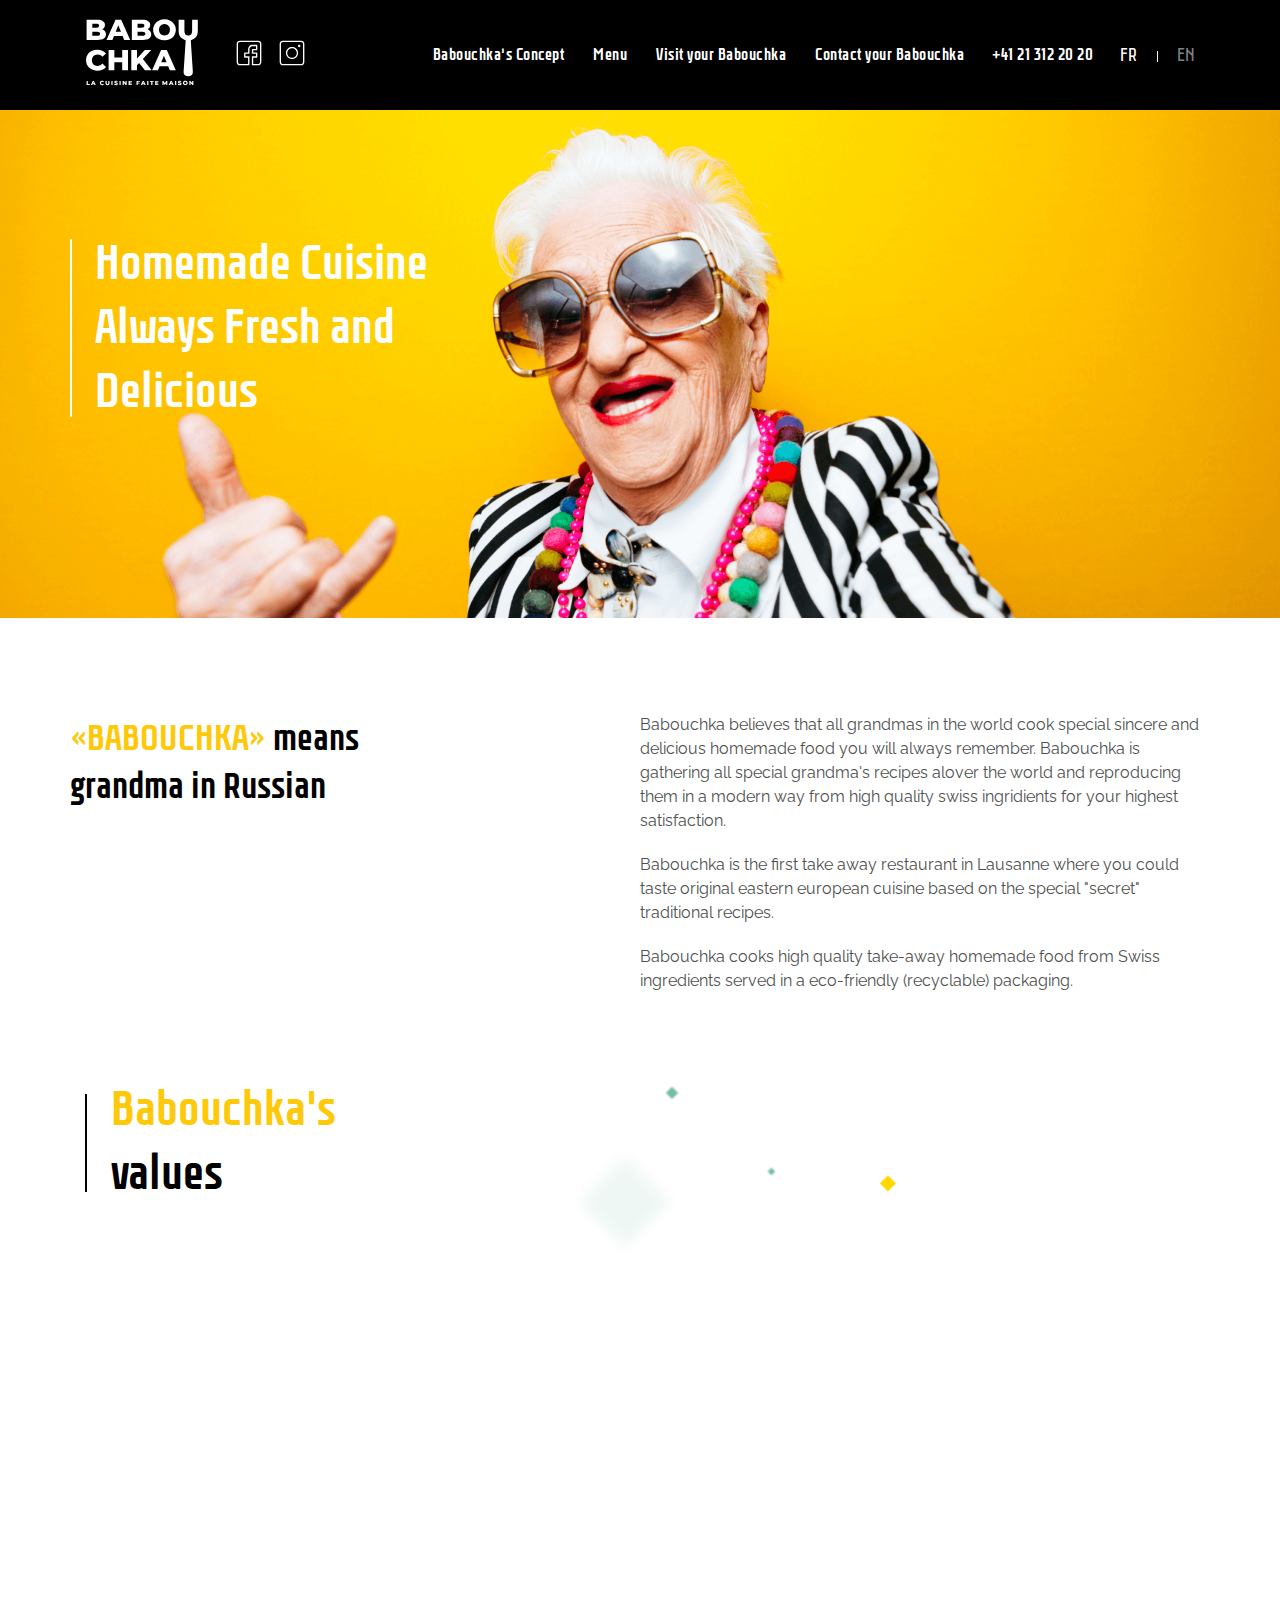
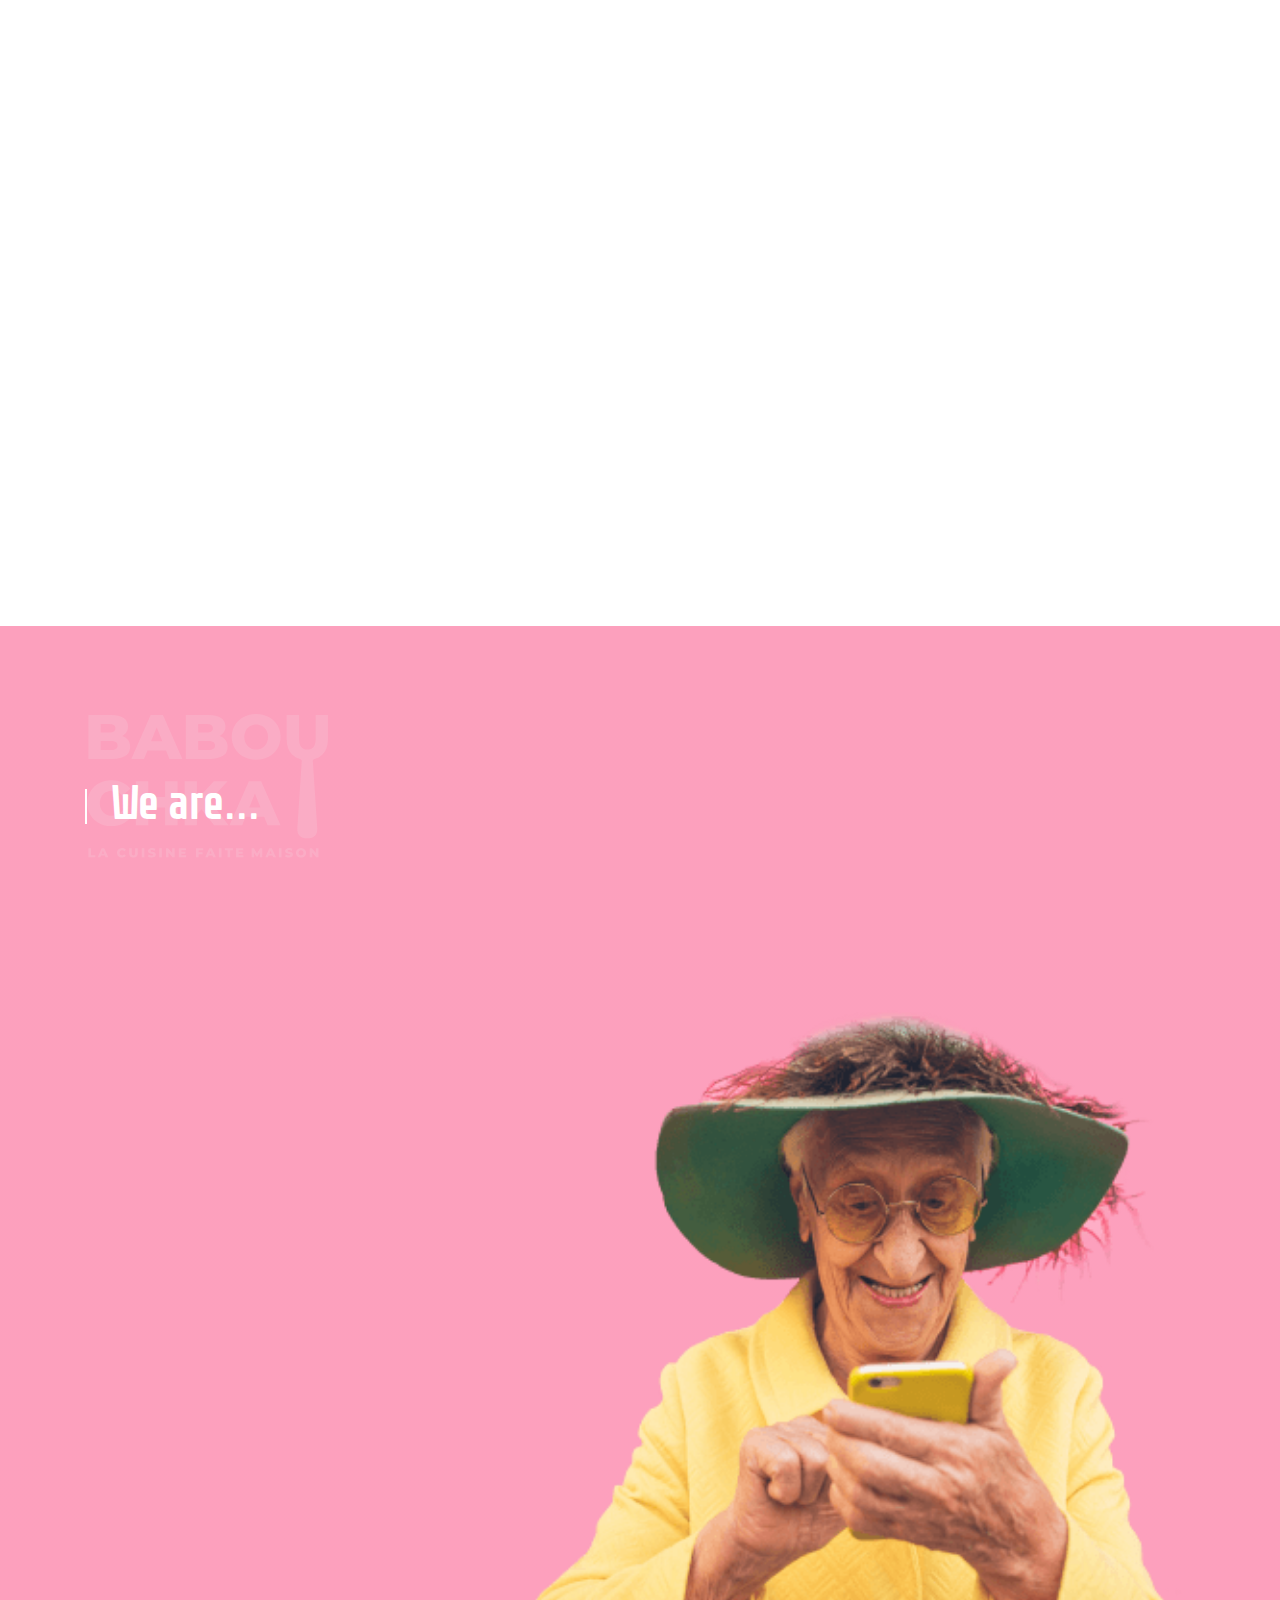
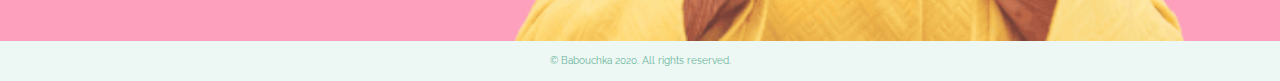
==== commit ae8d9b34: "new layout" ====
--- a/concept.html
+++ b/concept.html
@@ -20,7 +20,7 @@
             <div class="row">
                 <div class="header__leftsect">
                     <div class="header__phone">
-                        <a href="tel:+0213122020"><img src="img/phone-icon.svg" alt="phone"></a>
+                        <a href="tel:+41213122020"><img src="img/phone-icon.svg" alt="phone"></a>
                     </div>
                     <div class="header__burger">
                         <!-- <img class="burgericon" src="img/burger.svg" alt="menu">
@@ -73,7 +73,7 @@
                         </ul>
                     </div>
                     <div class="header__deskphone">
-                        <a href="tel:+0213122020">+021 312 20 20</a>
+                        <a href="tel:+41213122020">+41 21 312 20 20</a>
                     </div>
                     <div class="header__lang">
                         <ul>
--- a/css/style.bundle.css
+++ b/css/style.bundle.css
@@ -533,6 +533,6 @@
 }
 
 [data-aos][data-aos][data-aos-duration="50"],body[data-aos-duration="50"] [data-aos]{transition-duration:50ms}[data-aos][data-aos][data-aos-delay="50"],body[data-aos-delay="50"] [data-aos]{transition-delay:0}[data-aos][data-aos][data-aos-delay="50"].aos-animate,body[data-aos-delay="50"] [data-aos].aos-animate{transition-delay:50ms}[data-aos][data-aos][data-aos-duration="100"],body[data-aos-duration="100"] [data-aos]{transition-duration:.1s}[data-aos][data-aos][data-aos-delay="100"],body[data-aos-delay="100"] [data-aos]{transition-delay:0}[data-aos][data-aos][data-aos-delay="100"].aos-animate,body[data-aos-delay="100"] [data-aos].aos-animate{transition-delay:.1s}[data-aos][data-aos][data-aos-duration="150"],body[data-aos-duration="150"] [data-aos]{transition-duration:.15s}[data-aos][data-aos][data-aos-delay="150"],body[data-aos-delay="150"] [data-aos]{transition-delay:0}[data-aos][data-aos][data-aos-delay="150"].aos-animate,body[data-aos-delay="150"] [data-aos].aos-animate{transition-delay:.15s}[data-aos][data-aos][data-aos-duration="200"],body[data-aos-duration="200"] [data-aos]{transition-duration:.2s}[data-aos][data-aos][data-aos-delay="200"],body[data-aos-delay="200"] [data-aos]{transition-delay:0}[data-aos][data-aos][data-aos-delay="200"].aos-animate,body[data-aos-delay="200"] [data-aos].aos-animate{transition-delay:.2s}[data-aos][data-aos][data-aos-duration="250"],body[data-aos-duration="250"] [data-aos]{transition-duration:.25s}[data-aos][data-aos][data-aos-delay="250"],body[data-aos-delay="250"] [data-aos]{transition-delay:0}[data-aos][data-aos][data-aos-delay="250"].aos-animate,body[data-aos-delay="250"] [data-aos].aos-animate{transition-delay:.25s}[data-aos][data-aos][data-aos-duration="300"],body[data-aos-duration="300"] [data-aos]{transition-duration:.3s}[data-aos][data-aos][data-aos-delay="300"],body[data-aos-delay="300"] [data-aos]{transition-delay:0}[data-aos][data-aos][data-aos-delay="300"].aos-animate,body[data-aos-delay="300"] [data-aos].aos-animate{transition-delay:.3s}[data-aos][data-aos][data-aos-duration="350"],body[data-aos-duration="350"] [data-aos]{transition-duration:.35s}[data-aos][data-aos][data-aos-delay="350"],body[data-aos-delay="350"] [data-aos]{transition-delay:0}[data-aos][data-aos][data-aos-delay="350"].aos-animate,body[data-aos-delay="350"] [data-aos].aos-animate{transition-delay:.35s}[data-aos][data-aos][data-aos-duration="400"],body[data-aos-duration="400"] [data-aos]{transition-duration:.4s}[data-aos][data-aos][data-aos-delay="400"],body[data-aos-delay="400"] [data-aos]{transition-delay:0}[data-aos][data-aos][data-aos-delay="400"].aos-animate,body[data-aos-delay="400"] [data-aos].aos-animate{transition-delay:.4s}[data-aos][data-aos][data-aos-duration="450"],body[data-aos-duration="450"] [data-aos]{transition-duration:.45s}[data-aos][data-aos][data-aos-delay="450"],body[data-aos-delay="450"] [data-aos]{transition-delay:0}[data-aos][data-aos][data-aos-delay="450"].aos-animate,body[data-aos-delay="450"] [data-aos].aos-animate{transition-delay:.45s}[data-aos][data-aos][data-aos-duration="500"],body[data-aos-duration="500"] [data-aos]{transition-duration:.5s}[data-aos][data-aos][data-aos-delay="500"],body[data-aos-delay="500"] [data-aos]{transition-delay:0}[data-aos][data-aos][data-aos-delay="500"].aos-animate,body[data-aos-delay="500"] [data-aos].aos-animate{transition-delay:.5s}[data-aos][data-aos][data-aos-duration="550"],body[data-aos-duration="550"] [data-aos]{transition-duration:.55s}[data-aos][data-aos][data-aos-delay="550"],body[data-aos-delay="550"] [data-aos]{transition-delay:0}[data-aos][data-aos][data-aos-delay="550"].aos-animate,body[data-aos-delay="550"] [data-aos].aos-animate{transition-delay:.55s}[data-aos][data-aos][data-aos-duration="600"],body[data-aos-duration="600"] [data-aos]{transition-duration:.6s}[data-aos][data-aos][data-aos-delay="600"],body[data-aos-delay="600"] [data-aos]{transition-delay:0}[data-aos][data-aos][data-aos-delay="600"].aos-animate,body[data-aos-delay="600"] [data-aos].aos-animate{transition-delay:.6s}[data-aos][data-aos][data-aos-duration="650"],body[data-aos-duration="650"] [data-aos]{transition-duration:.65s}[data-aos][data-aos][data-aos-delay="650"],body[data-aos-delay="650"] [data-aos]{transition-delay:0}[data-aos][data-aos][data-aos-delay="650"].aos-animate,body[data-aos-delay="650"] [data-aos].aos-animate{transition-delay:.65s}[data-aos][data-aos][data-aos-duration="700"],body[data-aos-duration="700"] [data-aos]{transition-duration:.7s}[data-aos][data-aos][data-aos-delay="700"],body[data-aos-delay="700"] [data-aos]{transition-delay:0}[data-aos][data-aos][data-aos-delay="700"].aos-animate,body[data-aos-delay="700"] [data-aos].aos-animate{transition-delay:.7s}[data-aos][data-aos][data-aos-duration="750"],body[data-aos-duration="750"] [data-aos]{transition-duration:.75s}[data-aos][data-aos][data-aos-delay="750"],body[data-aos-delay="750"] [data-aos]{transition-delay:0}[data-aos][data-aos][data-aos-delay="750"].aos-animate,body[data-aos-delay="750"] [data-aos].aos-animate{transition-delay:.75s}[data-aos][data-aos][data-aos-duration="800"],body[data-aos-duration="800"] [data-aos]{transition-duration:.8s}[data-aos][data-aos][data-aos-delay="800"],body[data-aos-delay="800"] [data-aos]{transition-delay:0}[data-aos][data-aos][data-aos-delay="800"].aos-animate,body[data-aos-delay="800"] [data-aos].aos-animate{transition-delay:.8s}[data-aos][data-aos][data-aos-duration="850"],body[data-aos-duration="850"] [data-aos]{transition-duration:.85s}[data-aos][data-aos][data-aos-delay="850"],body[data-aos-delay="850"] [data-aos]{transition-delay:0}[data-aos][data-aos][data-aos-delay="850"].aos-animate,body[data-aos-delay="850"] [data-aos].aos-animate{transition-delay:.85s}[data-aos][data-aos][data-aos-duration="900"],body[data-aos-duration="900"] [data-aos]{transition-duration:.9s}[data-aos][data-aos][data-aos-delay="900"],body[data-aos-delay="900"] [data-aos]{transition-delay:0}[data-aos][data-aos][data-aos-delay="900"].aos-animate,body[data-aos-delay="900"] [data-aos].aos-animate{transition-delay:.9s}[data-aos][data-aos][data-aos-duration="950"],body[data-aos-duration="950"] [data-aos]{transition-duration:.95s}[data-aos][data-aos][data-aos-delay="950"],body[data-aos-delay="950"] [data-aos]{transition-delay:0}[data-aos][data-aos][data-aos-delay="950"].aos-animate,body[data-aos-delay="950"] [data-aos].aos-animate{transition-delay:.95s}[data-aos][data-aos][data-aos-duration="1000"],body[data-aos-duration="1000"] [data-aos]{transition-duration:1s}[data-aos][data-aos][data-aos-delay="1000"],body[data-aos-delay="1000"] [data-aos]{transition-delay:0}[data-aos][data-aos][data-aos-delay="1000"].aos-animate,body[data-aos-delay="1000"] [data-aos].aos-animate{transition-delay:1s}[data-aos][data-aos][data-aos-duration="1050"],body[data-aos-duration="1050"] [data-aos]{transition-duration:1.05s}[data-aos][data-aos][data-aos-delay="1050"],body[data-aos-delay="1050"] [data-aos]{transition-delay:0}[data-aos][data-aos][data-aos-delay="1050"].aos-animate,body[data-aos-delay="1050"] [data-aos].aos-animate{transition-delay:1.05s}[data-aos][data-aos][data-aos-duration="1100"],body[data-aos-duration="1100"] [data-aos]{transition-duration:1.1s}[data-aos][data-aos][data-aos-delay="1100"],body[data-aos-delay="1100"] [data-aos]{transition-delay:0}[data-aos][data-aos][data-aos-delay="1100"].aos-animate,body[data-aos-delay="1100"] [data-aos].aos-animate{transition-delay:1.1s}[data-aos][data-aos][data-aos-duration="1150"],body[data-aos-duration="1150"] [data-aos]{transition-duration:1.15s}[data-aos][data-aos][data-aos-delay="1150"],body[data-aos-delay="1150"] [data-aos]{transition-delay:0}[data-aos][data-aos][data-aos-delay="1150"].aos-animate,body[data-aos-delay="1150"] [data-aos].aos-animate{transition-delay:1.15s}[data-aos][data-aos][data-aos-duration="1200"],body[data-aos-duration="1200"] [data-aos]{transition-duration:1.2s}[data-aos][data-aos][data-aos-delay="1200"],body[data-aos-delay="1200"] [data-aos]{transition-delay:0}[data-aos][data-aos][data-aos-delay="1200"].aos-animate,body[data-aos-delay="1200"] [data-aos].aos-animate{transition-delay:1.2s}[data-aos][data-aos][data-aos-duration="1250"],body[data-aos-duration="1250"] [data-aos]{transition-duration:1.25s}[data-aos][data-aos][data-aos-delay="1250"],body[data-aos-delay="1250"] [data-aos]{transition-delay:0}[data-aos][data-aos][data-aos-delay="1250"].aos-animate,body[data-aos-delay="1250"] [data-aos].aos-animate{transition-delay:1.25s}[data-aos][data-aos][data-aos-duration="1300"],body[data-aos-duration="1300"] [data-aos]{transition-duration:1.3s}[data-aos][data-aos][data-aos-delay="1300"],body[data-aos-delay="1300"] [data-aos]{transition-delay:0}[data-aos][data-aos][data-aos-delay="1300"].aos-animate,body[data-aos-delay="1300"] [data-aos].aos-animate{transition-delay:1.3s}[data-aos][data-aos][data-aos-duration="1350"],body[data-aos-duration="1350"] [data-aos]{transition-duration:1.35s}[data-aos][data-aos][data-aos-delay="1350"],body[data-aos-delay="1350"] [data-aos]{transition-delay:0}[data-aos][data-aos][data-aos-delay="1350"].aos-animate,body[data-aos-delay="1350"] [data-aos].aos-animate{transition-delay:1.35s}[data-aos][data-aos][data-aos-duration="1400"],body[data-aos-duration="1400"] [data-aos]{transition-duration:1.4s}[data-aos][data-aos][data-aos-delay="1400"],body[data-aos-delay="1400"] [data-aos]{transition-delay:0}[data-aos][data-aos][data-aos-delay="1400"].aos-animate,body[data-aos-delay="1400"] [data-aos].aos-animate{transition-delay:1.4s}[data-aos][data-aos][data-aos-duration="1450"],body[data-aos-duration="1450"] [data-aos]{transition-duration:1.45s}[data-aos][data-aos][data-aos-delay="1450"],body[data-aos-delay="1450"] [data-aos]{transition-delay:0}[data-aos][data-aos][data-aos-delay="1450"].aos-animate,body[data-aos-delay="1450"] [data-aos].aos-animate{transition-delay:1.45s}[data-aos][data-aos][data-aos-duration="1500"],body[data-aos-duration="1500"] [data-aos]{transition-duration:1.5s}[data-aos][data-aos][data-aos-delay="1500"],body[data-aos-delay="1500"] [data-aos]{transition-delay:0}[data-aos][data-aos][data-aos-delay="1500"].aos-animate,body[data-aos-delay="1500"] [data-aos].aos-animate{transition-delay:1.5s}[data-aos][data-aos][data-aos-duration="1550"],body[data-aos-duration="1550"] [data-aos]{transition-duration:1.55s}[data-aos][data-aos][data-aos-delay="1550"],body[data-aos-delay="1550"] [data-aos]{transition-delay:0}[data-aos][data-aos][data-aos-delay="1550"].aos-animate,body[data-aos-delay="1550"] [data-aos].aos-animate{transition-delay:1.55s}[data-aos][data-aos][data-aos-duration="1600"],body[data-aos-duration="1600"] [data-aos]{transition-duration:1.6s}[data-aos][data-aos][data-aos-delay="1600"],body[data-aos-delay="1600"] [data-aos]{transition-delay:0}[data-aos][data-aos][data-aos-delay="1600"].aos-animate,body[data-aos-delay="1600"] [data-aos].aos-animate{transition-delay:1.6s}[data-aos][data-aos][data-aos-duration="1650"],body[data-aos-duration="1650"] [data-aos]{transition-duration:1.65s}[data-aos][data-aos][data-aos-delay="1650"],body[data-aos-delay="1650"] [data-aos]{transition-delay:0}[data-aos][data-aos][data-aos-delay="1650"].aos-animate,body[data-aos-delay="1650"] [data-aos].aos-animate{transition-delay:1.65s}[data-aos][data-aos][data-aos-duration="1700"],body[data-aos-duration="1700"] [data-aos]{transition-duration:1.7s}[data-aos][data-aos][data-aos-delay="1700"],body[data-aos-delay="1700"] [data-aos]{transition-delay:0}[data-aos][data-aos][data-aos-delay="1700"].aos-animate,body[data-aos-delay="1700"] [data-aos].aos-animate{transition-delay:1.7s}[data-aos][data-aos][data-aos-duration="1750"],body[data-aos-duration="1750"] [data-aos]{transition-duration:1.75s}[data-aos][data-aos][data-aos-delay="1750"],body[data-aos-delay="1750"] [data-aos]{transition-delay:0}[data-aos][data-aos][data-aos-delay="1750"].aos-animate,body[data-aos-delay="1750"] [data-aos].aos-animate{transition-delay:1.75s}[data-aos][data-aos][data-aos-duration="1800"],body[data-aos-duration="1800"] [data-aos]{transition-duration:1.8s}[data-aos][data-aos][data-aos-delay="1800"],body[data-aos-delay="1800"] [data-aos]{transition-delay:0}[data-aos][data-aos][data-aos-delay="1800"].aos-animate,body[data-aos-delay="1800"] [data-aos].aos-animate{transition-delay:1.8s}[data-aos][data-aos][data-aos-duration="1850"],body[data-aos-duration="1850"] [data-aos]{transition-duration:1.85s}[data-aos][data-aos][data-aos-delay="1850"],body[data-aos-delay="1850"] [data-aos]{transition-delay:0}[data-aos][data-aos][data-aos-delay="1850"].aos-animate,body[data-aos-delay="1850"] [data-aos].aos-animate{transition-delay:1.85s}[data-aos][data-aos][data-aos-duration="1900"],body[data-aos-duration="1900"] [data-aos]{transition-duration:1.9s}[data-aos][data-aos][data-aos-delay="1900"],body[data-aos-delay="1900"] [data-aos]{transition-delay:0}[data-aos][data-aos][data-aos-delay="1900"].aos-animate,body[data-aos-delay="1900"] [data-aos].aos-animate{transition-delay:1.9s}[data-aos][data-aos][data-aos-duration="1950"],body[data-aos-duration="1950"] [data-aos]{transition-duration:1.95s}[data-aos][data-aos][data-aos-delay="1950"],body[data-aos-delay="1950"] [data-aos]{transition-delay:0}[data-aos][data-aos][data-aos-delay="1950"].aos-animate,body[data-aos-delay="1950"] [data-aos].aos-animate{transition-delay:1.95s}[data-aos][data-aos][data-aos-duration="2000"],body[data-aos-duration="2000"] [data-aos]{transition-duration:2s}[data-aos][data-aos][data-aos-delay="2000"],body[data-aos-delay="2000"] [data-aos]{transition-delay:0}[data-aos][data-aos][data-aos-delay="2000"].aos-animate,body[data-aos-delay="2000"] [data-aos].aos-animate{transition-delay:2s}[data-aos][data-aos][data-aos-duration="2050"],body[data-aos-duration="2050"] [data-aos]{transition-duration:2.05s}[data-aos][data-aos][data-aos-delay="2050"],body[data-aos-delay="2050"] [data-aos]{transition-delay:0}[data-aos][data-aos][data-aos-delay="2050"].aos-animate,body[data-aos-delay="2050"] [data-aos].aos-animate{transition-delay:2.05s}[data-aos][data-aos][data-aos-duration="2100"],body[data-aos-duration="2100"] [data-aos]{transition-duration:2.1s}[data-aos][data-aos][data-aos-delay="2100"],body[data-aos-delay="2100"] [data-aos]{transition-delay:0}[data-aos][data-aos][data-aos-delay="2100"].aos-animate,body[data-aos-delay="2100"] [data-aos].aos-animate{transition-delay:2.1s}[data-aos][data-aos][data-aos-duration="2150"],body[data-aos-duration="2150"] [data-aos]{transition-duration:2.15s}[data-aos][data-aos][data-aos-delay="2150"],body[data-aos-delay="2150"] [data-aos]{transition-delay:0}[data-aos][data-aos][data-aos-delay="2150"].aos-animate,body[data-aos-delay="2150"] [data-aos].aos-animate{transition-delay:2.15s}[data-aos][data-aos][data-aos-duration="2200"],body[data-aos-duration="2200"] [data-aos]{transition-duration:2.2s}[data-aos][data-aos][data-aos-delay="2200"],body[data-aos-delay="2200"] [data-aos]{transition-delay:0}[data-aos][data-aos][data-aos-delay="2200"].aos-animate,body[data-aos-delay="2200"] [data-aos].aos-animate{transition-delay:2.2s}[data-aos][data-aos][data-aos-duration="2250"],body[data-aos-duration="2250"] [data-aos]{transition-duration:2.25s}[data-aos][data-aos][data-aos-delay="2250"],body[data-aos-delay="2250"] [data-aos]{transition-delay:0}[data-aos][data-aos][data-aos-delay="2250"].aos-animate,body[data-aos-delay="2250"] [data-aos].aos-animate{transition-delay:2.25s}[data-aos][data-aos][data-aos-duration="2300"],body[data-aos-duration="2300"] [data-aos]{transition-duration:2.3s}[data-aos][data-aos][data-aos-delay="2300"],body[data-aos-delay="2300"] [data-aos]{transition-delay:0}[data-aos][data-aos][data-aos-delay="2300"].aos-animate,body[data-aos-delay="2300"] [data-aos].aos-animate{transition-delay:2.3s}[data-aos][data-aos][data-aos-duration="2350"],body[data-aos-duration="2350"] [data-aos]{transition-duration:2.35s}[data-aos][data-aos][data-aos-delay="2350"],body[data-aos-delay="2350"] [data-aos]{transition-delay:0}[data-aos][data-aos][data-aos-delay="2350"].aos-animate,body[data-aos-delay="2350"] [data-aos].aos-animate{transition-delay:2.35s}[data-aos][data-aos][data-aos-duration="2400"],body[data-aos-duration="2400"] [data-aos]{transition-duration:2.4s}[data-aos][data-aos][data-aos-delay="2400"],body[data-aos-delay="2400"] [data-aos]{transition-delay:0}[data-aos][data-aos][data-aos-delay="2400"].aos-animate,body[data-aos-delay="2400"] [data-aos].aos-animate{transition-delay:2.4s}[data-aos][data-aos][data-aos-duration="2450"],body[data-aos-duration="2450"] [data-aos]{transition-duration:2.45s}[data-aos][data-aos][data-aos-delay="2450"],body[data-aos-delay="2450"] [data-aos]{transition-delay:0}[data-aos][data-aos][data-aos-delay="2450"].aos-animate,body[data-aos-delay="2450"] [data-aos].aos-animate{transition-delay:2.45s}[data-aos][data-aos][data-aos-duration="2500"],body[data-aos-duration="2500"] [data-aos]{transition-duration:2.5s}[data-aos][data-aos][data-aos-delay="2500"],body[data-aos-delay="2500"] [data-aos]{transition-delay:0}[data-aos][data-aos][data-aos-delay="2500"].aos-animate,body[data-aos-delay="2500"] [data-aos].aos-animate{transition-delay:2.5s}[data-aos][data-aos][data-aos-duration="2550"],body[data-aos-duration="2550"] [data-aos]{transition-duration:2.55s}[data-aos][data-aos][data-aos-delay="2550"],body[data-aos-delay="2550"] [data-aos]{transition-delay:0}[data-aos][data-aos][data-aos-delay="2550"].aos-animate,body[data-aos-delay="2550"] [data-aos].aos-animate{transition-delay:2.55s}[data-aos][data-aos][data-aos-duration="2600"],body[data-aos-duration="2600"] [data-aos]{transition-duration:2.6s}[data-aos][data-aos][data-aos-delay="2600"],body[data-aos-delay="2600"] [data-aos]{transition-delay:0}[data-aos][data-aos][data-aos-delay="2600"].aos-animate,body[data-aos-delay="2600"] [data-aos].aos-animate{transition-delay:2.6s}[data-aos][data-aos][data-aos-duration="2650"],body[data-aos-duration="2650"] [data-aos]{transition-duration:2.65s}[data-aos][data-aos][data-aos-delay="2650"],body[data-aos-delay="2650"] [data-aos]{transition-delay:0}[data-aos][data-aos][data-aos-delay="2650"].aos-animate,body[data-aos-delay="2650"] [data-aos].aos-animate{transition-delay:2.65s}[data-aos][data-aos][data-aos-duration="2700"],body[data-aos-duration="2700"] [data-aos]{transition-duration:2.7s}[data-aos][data-aos][data-aos-delay="2700"],body[data-aos-delay="2700"] [data-aos]{transition-delay:0}[data-aos][data-aos][data-aos-delay="2700"].aos-animate,body[data-aos-delay="2700"] [data-aos].aos-animate{transition-delay:2.7s}[data-aos][data-aos][data-aos-duration="2750"],body[data-aos-duration="2750"] [data-aos]{transition-duration:2.75s}[data-aos][data-aos][data-aos-delay="2750"],body[data-aos-delay="2750"] [data-aos]{transition-delay:0}[data-aos][data-aos][data-aos-delay="2750"].aos-animate,body[data-aos-delay="2750"] [data-aos].aos-animate{transition-delay:2.75s}[data-aos][data-aos][data-aos-duration="2800"],body[data-aos-duration="2800"] [data-aos]{transition-duration:2.8s}[data-aos][data-aos][data-aos-delay="2800"],body[data-aos-delay="2800"] [data-aos]{transition-delay:0}[data-aos][data-aos][data-aos-delay="2800"].aos-animate,body[data-aos-delay="2800"] [data-aos].aos-animate{transition-delay:2.8s}[data-aos][data-aos][data-aos-duration="2850"],body[data-aos-duration="2850"] [data-aos]{transition-duration:2.85s}[data-aos][data-aos][data-aos-delay="2850"],body[data-aos-delay="2850"] [data-aos]{transition-delay:0}[data-aos][data-aos][data-aos-delay="2850"].aos-animate,body[data-aos-delay="2850"] [data-aos].aos-animate{transition-delay:2.85s}[data-aos][data-aos][data-aos-duration="2900"],body[data-aos-duration="2900"] [data-aos]{transition-duration:2.9s}[data-aos][data-aos][data-aos-delay="2900"],body[data-aos-delay="2900"] [data-aos]{transition-delay:0}[data-aos][data-aos][data-aos-delay="2900"].aos-animate,body[data-aos-delay="2900"] [data-aos].aos-animate{transition-delay:2.9s}[data-aos][data-aos][data-aos-duration="2950"],body[data-aos-duration="2950"] [data-aos]{transition-duration:2.95s}[data-aos][data-aos][data-aos-delay="2950"],body[data-aos-delay="2950"] [data-aos]{transition-delay:0}[data-aos][data-aos][data-aos-delay="2950"].aos-animate,body[data-aos-delay="2950"] [data-aos].aos-animate{transition-delay:2.95s}[data-aos][data-aos][data-aos-duration="3000"],body[data-aos-duration="3000"] [data-aos]{transition-duration:3s}[data-aos][data-aos][data-aos-delay="3000"],body[data-aos-delay="3000"] [data-aos]{transition-delay:0}[data-aos][data-aos][data-aos-delay="3000"].aos-animate,body[data-aos-delay="3000"] [data-aos].aos-animate{transition-delay:3s}[data-aos][data-aos][data-aos-easing=linear],body[data-aos-easing=linear] [data-aos]{transition-timing-function:cubic-bezier(.25,.25,.75,.75)}[data-aos][data-aos][data-aos-easing=ease],body[data-aos-easing=ease] [data-aos]{transition-timing-function:ease}[data-aos][data-aos][data-aos-easing=ease-in],body[data-aos-easing=ease-in] [data-aos]{transition-timing-function:ease-in}[data-aos][data-aos][data-aos-easing=ease-out],body[data-aos-easing=ease-out] [data-aos]{transition-timing-function:ease-out}[data-aos][data-aos][data-aos-easing=ease-in-out],body[data-aos-easing=ease-in-out] [data-aos]{transition-timing-function:ease-in-out}[data-aos][data-aos][data-aos-easing=ease-in-back],body[data-aos-easing=ease-in-back] [data-aos]{transition-timing-function:cubic-bezier(.6,-.28,.735,.045)}[data-aos][data-aos][data-aos-easing=ease-out-back],body[data-aos-easing=ease-out-back] [data-aos]{transition-timing-function:cubic-bezier(.175,.885,.32,1.275)}[data-aos][data-aos][data-aos-easing=ease-in-out-back],body[data-aos-easing=ease-in-out-back] [data-aos]{transition-timing-function:cubic-bezier(.68,-.55,.265,1.55)}[data-aos][data-aos][data-aos-easing=ease-in-sine],body[data-aos-easing=ease-in-sine] [data-aos]{transition-timing-function:cubic-bezier(.47,0,.745,.715)}[data-aos][data-aos][data-aos-easing=ease-out-sine],body[data-aos-easing=ease-out-sine] [data-aos]{transition-timing-function:cubic-bezier(.39,.575,.565,1)}[data-aos][data-aos][data-aos-easing=ease-in-out-sine],body[data-aos-easing=ease-in-out-sine] [data-aos]{transition-timing-function:cubic-bezier(.445,.05,.55,.95)}[data-aos][data-aos][data-aos-easing=ease-in-quad],body[data-aos-easing=ease-in-quad] [data-aos]{transition-timing-function:cubic-bezier(.55,.085,.68,.53)}[data-aos][data-aos][data-aos-easing=ease-out-quad],body[data-aos-easing=ease-out-quad] [data-aos]{transition-timing-function:cubic-bezier(.25,.46,.45,.94)}[data-aos][data-aos][data-aos-easing=ease-in-out-quad],body[data-aos-easing=ease-in-out-quad] [data-aos]{transition-timing-function:cubic-bezier(.455,.03,.515,.955)}[data-aos][data-aos][data-aos-easing=ease-in-cubic],body[data-aos-easing=ease-in-cubic] [data-aos]{transition-timing-function:cubic-bezier(.55,.085,.68,.53)}[data-aos][data-aos][data-aos-easing=ease-out-cubic],body[data-aos-easing=ease-out-cubic] [data-aos]{transition-timing-function:cubic-bezier(.25,.46,.45,.94)}[data-aos][data-aos][data-aos-easing=ease-in-out-cubic],body[data-aos-easing=ease-in-out-cubic] [data-aos]{transition-timing-function:cubic-bezier(.455,.03,.515,.955)}[data-aos][data-aos][data-aos-easing=ease-in-quart],body[data-aos-easing=ease-in-quart] [data-aos]{transition-timing-function:cubic-bezier(.55,.085,.68,.53)}[data-aos][data-aos][data-aos-easing=ease-out-quart],body[data-aos-easing=ease-out-quart] [data-aos]{transition-timing-function:cubic-bezier(.25,.46,.45,.94)}[data-aos][data-aos][data-aos-easing=ease-in-out-quart],body[data-aos-easing=ease-in-out-quart] [data-aos]{transition-timing-function:cubic-bezier(.455,.03,.515,.955)}[data-aos^=fade][data-aos^=fade]{opacity:0;transition-property:opacity,transform}[data-aos^=fade][data-aos^=fade].aos-animate{opacity:1;transform:translateZ(0)}[data-aos=fade-up]{transform:translate3d(0,100px,0)}[data-aos=fade-down]{transform:translate3d(0,-100px,0)}[data-aos=fade-right]{transform:translate3d(-100px,0,0)}[data-aos=fade-left]{transform:translate3d(100px,0,0)}[data-aos=fade-up-right]{transform:translate3d(-100px,100px,0)}[data-aos=fade-up-left]{transform:translate3d(100px,100px,0)}[data-aos=fade-down-right]{transform:translate3d(-100px,-100px,0)}[data-aos=fade-down-left]{transform:translate3d(100px,-100px,0)}[data-aos^=zoom][data-aos^=zoom]{opacity:0;transition-property:opacity,transform}[data-aos^=zoom][data-aos^=zoom].aos-animate{opacity:1;transform:translateZ(0) scale(1)}[data-aos=zoom-in]{transform:scale(.6)}[data-aos=zoom-in-up]{transform:translate3d(0,100px,0) scale(.6)}[data-aos=zoom-in-down]{transform:translate3d(0,-100px,0) scale(.6)}[data-aos=zoom-in-right]{transform:translate3d(-100px,0,0) scale(.6)}[data-aos=zoom-in-left]{transform:translate3d(100px,0,0) scale(.6)}[data-aos=zoom-out]{transform:scale(1.2)}[data-aos=zoom-out-up]{transform:translate3d(0,100px,0) scale(1.2)}[data-aos=zoom-out-down]{transform:translate3d(0,-100px,0) scale(1.2)}[data-aos=zoom-out-right]{transform:translate3d(-100px,0,0) scale(1.2)}[data-aos=zoom-out-left]{transform:translate3d(100px,0,0) scale(1.2)}[data-aos^=slide][data-aos^=slide]{transition-property:transform}[data-aos^=slide][data-aos^=slide].aos-animate{transform:translateZ(0)}[data-aos=slide-up]{transform:translate3d(0,100%,0)}[data-aos=slide-down]{transform:translate3d(0,-100%,0)}[data-aos=slide-right]{transform:translate3d(-100%,0,0)}[data-aos=slide-left]{transform:translate3d(100%,0,0)}[data-aos^=flip][data-aos^=flip]{backface-visibility:hidden;transition-property:transform}[data-aos=flip-left]{transform:perspective(2500px) rotateY(-100deg)}[data-aos=flip-left].aos-animate{transform:perspective(2500px) rotateY(0)}[data-aos=flip-right]{transform:perspective(2500px) rotateY(100deg)}[data-aos=flip-right].aos-animate{transform:perspective(2500px) rotateY(0)}[data-aos=flip-up]{transform:perspective(2500px) rotateX(-100deg)}[data-aos=flip-up].aos-animate{transform:perspective(2500px) rotateX(0)}[data-aos=flip-down]{transform:perspective(2500px) rotateX(100deg)}[data-aos=flip-down].aos-animate{transform:perspective(2500px) rotateX(0)}
-html{box-sizing:border-box;-ms-overflow-style:scrollbar}*,:after,:before{box-sizing:inherit}.container,.container-fluid,.container-lg,.container-md,.container-sm,.container-xl{width:100%;padding-right:15px;padding-left:15px;margin-right:auto;margin-left:auto}@media (min-width:576px){.container,.container-sm{max-width:540px}}@media (min-width:768px){.container,.container-md,.container-sm{max-width:720px}}@media (min-width:992px){.container,.container-lg,.container-md,.container-sm{max-width:960px}}@media (min-width:1200px){.container,.container-lg,.container-md,.container-sm,.container-xl{max-width:1140px}}.row{display:flex;flex-wrap:wrap;margin-right:-15px;margin-left:-15px}.no-gutters{margin-right:0;margin-left:0}.no-gutters>.col,.no-gutters>[class*=col-]{padding-right:0;padding-left:0}.col,.col-1,.col-2,.col-3,.col-4,.col-5,.col-6,.col-7,.col-8,.col-9,.col-10,.col-11,.col-12,.col-auto,.col-lg,.col-lg-1,.col-lg-2,.col-lg-3,.col-lg-4,.col-lg-5,.col-lg-6,.col-lg-7,.col-lg-8,.col-lg-9,.col-lg-10,.col-lg-11,.col-lg-12,.col-lg-auto,.col-md,.col-md-1,.col-md-2,.col-md-3,.col-md-4,.col-md-5,.col-md-6,.col-md-7,.col-md-8,.col-md-9,.col-md-10,.col-md-11,.col-md-12,.col-md-auto,.col-sm,.col-sm-1,.col-sm-2,.col-sm-3,.col-sm-4,.col-sm-5,.col-sm-6,.col-sm-7,.col-sm-8,.col-sm-9,.col-sm-10,.col-sm-11,.col-sm-12,.col-sm-auto,.col-xl,.col-xl-1,.col-xl-2,.col-xl-3,.col-xl-4,.col-xl-5,.col-xl-6,.col-xl-7,.col-xl-8,.col-xl-9,.col-xl-10,.col-xl-11,.col-xl-12,.col-xl-auto{position:relative;width:100%;padding-right:15px;padding-left:15px}.col{flex-basis:0;flex-grow:1;max-width:100%}.row-cols-1>*{flex:0 0 100%;max-width:100%}.row-cols-2>*{flex:0 0 50%;max-width:50%}.row-cols-3>*{flex:0 0 33.33333%;max-width:33.33333%}.row-cols-4>*{flex:0 0 25%;max-width:25%}.row-cols-5>*{flex:0 0 20%;max-width:20%}.row-cols-6>*{flex:0 0 16.66667%;max-width:16.66667%}.col-auto{flex:0 0 auto;width:auto;max-width:100%}.col-1{flex:0 0 8.33333%;max-width:8.33333%}.col-2{flex:0 0 16.66667%;max-width:16.66667%}.col-3{flex:0 0 25%;max-width:25%}.col-4{flex:0 0 33.33333%;max-width:33.33333%}.col-5{flex:0 0 41.66667%;max-width:41.66667%}.col-6{flex:0 0 50%;max-width:50%}.col-7{flex:0 0 58.33333%;max-width:58.33333%}.col-8{flex:0 0 66.66667%;max-width:66.66667%}.col-9{flex:0 0 75%;max-width:75%}.col-10{flex:0 0 83.33333%;max-width:83.33333%}.col-11{flex:0 0 91.66667%;max-width:91.66667%}.col-12{flex:0 0 100%;max-width:100%}.order-first{order:-1}.order-last{order:13}.order-0{order:0}.order-1{order:1}.order-2{order:2}.order-3{order:3}.order-4{order:4}.order-5{order:5}.order-6{order:6}.order-7{order:7}.order-8{order:8}.order-9{order:9}.order-10{order:10}.order-11{order:11}.order-12{order:12}.offset-1{margin-left:8.33333%}.offset-2{margin-left:16.66667%}.offset-3{margin-left:25%}.offset-4{margin-left:33.33333%}.offset-5{margin-left:41.66667%}.offset-6{margin-left:50%}.offset-7{margin-left:58.33333%}.offset-8{margin-left:66.66667%}.offset-9{margin-left:75%}.offset-10{margin-left:83.33333%}.offset-11{margin-left:91.66667%}@media (min-width:576px){.col-sm{flex-basis:0;flex-grow:1;max-width:100%}.row-cols-sm-1>*{flex:0 0 100%;max-width:100%}.row-cols-sm-2>*{flex:0 0 50%;max-width:50%}.row-cols-sm-3>*{flex:0 0 33.33333%;max-width:33.33333%}.row-cols-sm-4>*{flex:0 0 25%;max-width:25%}.row-cols-sm-5>*{flex:0 0 20%;max-width:20%}.row-cols-sm-6>*{flex:0 0 16.66667%;max-width:16.66667%}.col-sm-auto{flex:0 0 auto;width:auto;max-width:100%}.col-sm-1{flex:0 0 8.33333%;max-width:8.33333%}.col-sm-2{flex:0 0 16.66667%;max-width:16.66667%}.col-sm-3{flex:0 0 25%;max-width:25%}.col-sm-4{flex:0 0 33.33333%;max-width:33.33333%}.col-sm-5{flex:0 0 41.66667%;max-width:41.66667%}.col-sm-6{flex:0 0 50%;max-width:50%}.col-sm-7{flex:0 0 58.33333%;max-width:58.33333%}.col-sm-8{flex:0 0 66.66667%;max-width:66.66667%}.col-sm-9{flex:0 0 75%;max-width:75%}.col-sm-10{flex:0 0 83.33333%;max-width:83.33333%}.col-sm-11{flex:0 0 91.66667%;max-width:91.66667%}.col-sm-12{flex:0 0 100%;max-width:100%}.order-sm-first{order:-1}.order-sm-last{order:13}.order-sm-0{order:0}.order-sm-1{order:1}.order-sm-2{order:2}.order-sm-3{order:3}.order-sm-4{order:4}.order-sm-5{order:5}.order-sm-6{order:6}.order-sm-7{order:7}.order-sm-8{order:8}.order-sm-9{order:9}.order-sm-10{order:10}.order-sm-11{order:11}.order-sm-12{order:12}.offset-sm-0{margin-left:0}.offset-sm-1{margin-left:8.33333%}.offset-sm-2{margin-left:16.66667%}.offset-sm-3{margin-left:25%}.offset-sm-4{margin-left:33.33333%}.offset-sm-5{margin-left:41.66667%}.offset-sm-6{margin-left:50%}.offset-sm-7{margin-left:58.33333%}.offset-sm-8{margin-left:66.66667%}.offset-sm-9{margin-left:75%}.offset-sm-10{margin-left:83.33333%}.offset-sm-11{margin-left:91.66667%}}@media (min-width:768px){.col-md{flex-basis:0;flex-grow:1;max-width:100%}.row-cols-md-1>*{flex:0 0 100%;max-width:100%}.row-cols-md-2>*{flex:0 0 50%;max-width:50%}.row-cols-md-3>*{flex:0 0 33.33333%;max-width:33.33333%}.row-cols-md-4>*{flex:0 0 25%;max-width:25%}.row-cols-md-5>*{flex:0 0 20%;max-width:20%}.row-cols-md-6>*{flex:0 0 16.66667%;max-width:16.66667%}.col-md-auto{flex:0 0 auto;width:auto;max-width:100%}.col-md-1{flex:0 0 8.33333%;max-width:8.33333%}.col-md-2{flex:0 0 16.66667%;max-width:16.66667%}.col-md-3{flex:0 0 25%;max-width:25%}.col-md-4{flex:0 0 33.33333%;max-width:33.33333%}.col-md-5{flex:0 0 41.66667%;max-width:41.66667%}.col-md-6{flex:0 0 50%;max-width:50%}.col-md-7{flex:0 0 58.33333%;max-width:58.33333%}.col-md-8{flex:0 0 66.66667%;max-width:66.66667%}.col-md-9{flex:0 0 75%;max-width:75%}.col-md-10{flex:0 0 83.33333%;max-width:83.33333%}.col-md-11{flex:0 0 91.66667%;max-width:91.66667%}.col-md-12{flex:0 0 100%;max-width:100%}.order-md-first{order:-1}.order-md-last{order:13}.order-md-0{order:0}.order-md-1{order:1}.order-md-2{order:2}.order-md-3{order:3}.order-md-4{order:4}.order-md-5{order:5}.order-md-6{order:6}.order-md-7{order:7}.order-md-8{order:8}.order-md-9{order:9}.order-md-10{order:10}.order-md-11{order:11}.order-md-12{order:12}.offset-md-0{margin-left:0}.offset-md-1{margin-left:8.33333%}.offset-md-2{margin-left:16.66667%}.offset-md-3{margin-left:25%}.offset-md-4{margin-left:33.33333%}.offset-md-5{margin-left:41.66667%}.offset-md-6{margin-left:50%}.offset-md-7{margin-left:58.33333%}.offset-md-8{margin-left:66.66667%}.offset-md-9{margin-left:75%}.offset-md-10{margin-left:83.33333%}.offset-md-11{margin-left:91.66667%}}@media (min-width:992px){.col-lg{flex-basis:0;flex-grow:1;max-width:100%}.row-cols-lg-1>*{flex:0 0 100%;max-width:100%}.row-cols-lg-2>*{flex:0 0 50%;max-width:50%}.row-cols-lg-3>*{flex:0 0 33.33333%;max-width:33.33333%}.row-cols-lg-4>*{flex:0 0 25%;max-width:25%}.row-cols-lg-5>*{flex:0 0 20%;max-width:20%}.row-cols-lg-6>*{flex:0 0 16.66667%;max-width:16.66667%}.col-lg-auto{flex:0 0 auto;width:auto;max-width:100%}.col-lg-1{flex:0 0 8.33333%;max-width:8.33333%}.col-lg-2{flex:0 0 16.66667%;max-width:16.66667%}.col-lg-3{flex:0 0 25%;max-width:25%}.col-lg-4{flex:0 0 33.33333%;max-width:33.33333%}.col-lg-5{flex:0 0 41.66667%;max-width:41.66667%}.col-lg-6{flex:0 0 50%;max-width:50%}.col-lg-7{flex:0 0 58.33333%;max-width:58.33333%}.col-lg-8{flex:0 0 66.66667%;max-width:66.66667%}.col-lg-9{flex:0 0 75%;max-width:75%}.col-lg-10{flex:0 0 83.33333%;max-width:83.33333%}.col-lg-11{flex:0 0 91.66667%;max-width:91.66667%}.col-lg-12{flex:0 0 100%;max-width:100%}.order-lg-first{order:-1}.order-lg-last{order:13}.order-lg-0{order:0}.order-lg-1{order:1}.order-lg-2{order:2}.order-lg-3{order:3}.order-lg-4{order:4}.order-lg-5{order:5}.order-lg-6{order:6}.order-lg-7{order:7}.order-lg-8{order:8}.order-lg-9{order:9}.order-lg-10{order:10}.order-lg-11{order:11}.order-lg-12{order:12}.offset-lg-0{margin-left:0}.offset-lg-1{margin-left:8.33333%}.offset-lg-2{margin-left:16.66667%}.offset-lg-3{margin-left:25%}.offset-lg-4{margin-left:33.33333%}.offset-lg-5{margin-left:41.66667%}.offset-lg-6{margin-left:50%}.offset-lg-7{margin-left:58.33333%}.offset-lg-8{margin-left:66.66667%}.offset-lg-9{margin-left:75%}.offset-lg-10{margin-left:83.33333%}.offset-lg-11{margin-left:91.66667%}}@media (min-width:1200px){.col-xl{flex-basis:0;flex-grow:1;max-width:100%}.row-cols-xl-1>*{flex:0 0 100%;max-width:100%}.row-cols-xl-2>*{flex:0 0 50%;max-width:50%}.row-cols-xl-3>*{flex:0 0 33.33333%;max-width:33.33333%}.row-cols-xl-4>*{flex:0 0 25%;max-width:25%}.row-cols-xl-5>*{flex:0 0 20%;max-width:20%}.row-cols-xl-6>*{flex:0 0 16.66667%;max-width:16.66667%}.col-xl-auto{flex:0 0 auto;width:auto;max-width:100%}.col-xl-1{flex:0 0 8.33333%;max-width:8.33333%}.col-xl-2{flex:0 0 16.66667%;max-width:16.66667%}.col-xl-3{flex:0 0 25%;max-width:25%}.col-xl-4{flex:0 0 33.33333%;max-width:33.33333%}.col-xl-5{flex:0 0 41.66667%;max-width:41.66667%}.col-xl-6{flex:0 0 50%;max-width:50%}.col-xl-7{flex:0 0 58.33333%;max-width:58.33333%}.col-xl-8{flex:0 0 66.66667%;max-width:66.66667%}.col-xl-9{flex:0 0 75%;max-width:75%}.col-xl-10{flex:0 0 83.33333%;max-width:83.33333%}.col-xl-11{flex:0 0 91.66667%;max-width:91.66667%}.col-xl-12{flex:0 0 100%;max-width:100%}.order-xl-first{order:-1}.order-xl-last{order:13}.order-xl-0{order:0}.order-xl-1{order:1}.order-xl-2{order:2}.order-xl-3{order:3}.order-xl-4{order:4}.order-xl-5{order:5}.order-xl-6{order:6}.order-xl-7{order:7}.order-xl-8{order:8}.order-xl-9{order:9}.order-xl-10{order:10}.order-xl-11{order:11}.order-xl-12{order:12}.offset-xl-0{margin-left:0}.offset-xl-1{margin-left:8.33333%}.offset-xl-2{margin-left:16.66667%}.offset-xl-3{margin-left:25%}.offset-xl-4{margin-left:33.33333%}.offset-xl-5{margin-left:41.66667%}.offset-xl-6{margin-left:50%}.offset-xl-7{margin-left:58.33333%}.offset-xl-8{margin-left:66.66667%}.offset-xl-9{margin-left:75%}.offset-xl-10{margin-left:83.33333%}.offset-xl-11{margin-left:91.66667%}}.d-none{display:none!important}.d-inline{display:inline!important}.d-inline-block{display:inline-block!important}.d-block{display:block!important}.d-table{display:table!important}.d-table-row{display:table-row!important}.d-table-cell{display:table-cell!important}.d-flex{display:flex!important}.d-inline-flex{display:inline-flex!important}@media (min-width:576px){.d-sm-none{display:none!important}.d-sm-inline{display:inline!important}.d-sm-inline-block{display:inline-block!important}.d-sm-block{display:block!important}.d-sm-table{display:table!important}.d-sm-table-row{display:table-row!important}.d-sm-table-cell{display:table-cell!important}.d-sm-flex{display:flex!important}.d-sm-inline-flex{display:inline-flex!important}}@media (min-width:768px){.d-md-none{display:none!important}.d-md-inline{display:inline!important}.d-md-inline-block{display:inline-block!important}.d-md-block{display:block!important}.d-md-table{display:table!important}.d-md-table-row{display:table-row!important}.d-md-table-cell{display:table-cell!important}.d-md-flex{display:flex!important}.d-md-inline-flex{display:inline-flex!important}}@media (min-width:992px){.d-lg-none{display:none!important}.d-lg-inline{display:inline!important}.d-lg-inline-block{display:inline-block!important}.d-lg-block{display:block!important}.d-lg-table{display:table!important}.d-lg-table-row{display:table-row!important}.d-lg-table-cell{display:table-cell!important}.d-lg-flex{display:flex!important}.d-lg-inline-flex{display:inline-flex!important}}@media (min-width:1200px){.d-xl-none{display:none!important}.d-xl-inline{display:inline!important}.d-xl-inline-block{display:inline-block!important}.d-xl-block{display:block!important}.d-xl-table{display:table!important}.d-xl-table-row{display:table-row!important}.d-xl-table-cell{display:table-cell!important}.d-xl-flex{display:flex!important}.d-xl-inline-flex{display:inline-flex!important}}@media print{.d-print-none{display:none!important}.d-print-inline{display:inline!important}.d-print-inline-block{display:inline-block!important}.d-print-block{display:block!important}.d-print-table{display:table!important}.d-print-table-row{display:table-row!important}.d-print-table-cell{display:table-cell!important}.d-print-flex{display:flex!important}.d-print-inline-flex{display:inline-flex!important}}.flex-row{flex-direction:row!important}.flex-column{flex-direction:column!important}.flex-row-reverse{flex-direction:row-reverse!important}.flex-column-reverse{flex-direction:column-reverse!important}.flex-wrap{flex-wrap:wrap!important}.flex-nowrap{flex-wrap:nowrap!important}.flex-wrap-reverse{flex-wrap:wrap-reverse!important}.flex-fill{flex:1 1 auto!important}.flex-grow-0{flex-grow:0!important}.flex-grow-1{flex-grow:1!important}.flex-shrink-0{flex-shrink:0!important}.flex-shrink-1{flex-shrink:1!important}.justify-content-start{justify-content:flex-start!important}.justify-content-end{justify-content:flex-end!important}.justify-content-center{justify-content:center!important}.justify-content-between{justify-content:space-between!important}.justify-content-around{justify-content:space-around!important}.align-items-start{align-items:flex-start!important}.align-items-end{align-items:flex-end!important}.align-items-center{align-items:center!important}.align-items-baseline{align-items:baseline!important}.align-items-stretch{align-items:stretch!important}.align-content-start{align-content:flex-start!important}.align-content-end{align-content:flex-end!important}.align-content-center{align-content:center!important}.align-content-between{align-content:space-between!important}.align-content-around{align-content:space-around!important}.align-content-stretch{align-content:stretch!important}.align-self-auto{align-self:auto!important}.align-self-start{align-self:flex-start!important}.align-self-end{align-self:flex-end!important}.align-self-center{align-self:center!important}.align-self-baseline{align-self:baseline!important}.align-self-stretch{align-self:stretch!important}@media (min-width:576px){.flex-sm-row{flex-direction:row!important}.flex-sm-column{flex-direction:column!important}.flex-sm-row-reverse{flex-direction:row-reverse!important}.flex-sm-column-reverse{flex-direction:column-reverse!important}.flex-sm-wrap{flex-wrap:wrap!important}.flex-sm-nowrap{flex-wrap:nowrap!important}.flex-sm-wrap-reverse{flex-wrap:wrap-reverse!important}.flex-sm-fill{flex:1 1 auto!important}.flex-sm-grow-0{flex-grow:0!important}.flex-sm-grow-1{flex-grow:1!important}.flex-sm-shrink-0{flex-shrink:0!important}.flex-sm-shrink-1{flex-shrink:1!important}.justify-content-sm-start{justify-content:flex-start!important}.justify-content-sm-end{justify-content:flex-end!important}.justify-content-sm-center{justify-content:center!important}.justify-content-sm-between{justify-content:space-between!important}.justify-content-sm-around{justify-content:space-around!important}.align-items-sm-start{align-items:flex-start!important}.align-items-sm-end{align-items:flex-end!important}.align-items-sm-center{align-items:center!important}.align-items-sm-baseline{align-items:baseline!important}.align-items-sm-stretch{align-items:stretch!important}.align-content-sm-start{align-content:flex-start!important}.align-content-sm-end{align-content:flex-end!important}.align-content-sm-center{align-content:center!important}.align-content-sm-between{align-content:space-between!important}.align-content-sm-around{align-content:space-around!important}.align-content-sm-stretch{align-content:stretch!important}.align-self-sm-auto{align-self:auto!important}.align-self-sm-start{align-self:flex-start!important}.align-self-sm-end{align-self:flex-end!important}.align-self-sm-center{align-self:center!important}.align-self-sm-baseline{align-self:baseline!important}.align-self-sm-stretch{align-self:stretch!important}}@media (min-width:768px){.flex-md-row{flex-direction:row!important}.flex-md-column{flex-direction:column!important}.flex-md-row-reverse{flex-direction:row-reverse!important}.flex-md-column-reverse{flex-direction:column-reverse!important}.flex-md-wrap{flex-wrap:wrap!important}.flex-md-nowrap{flex-wrap:nowrap!important}.flex-md-wrap-reverse{flex-wrap:wrap-reverse!important}.flex-md-fill{flex:1 1 auto!important}.flex-md-grow-0{flex-grow:0!important}.flex-md-grow-1{flex-grow:1!important}.flex-md-shrink-0{flex-shrink:0!important}.flex-md-shrink-1{flex-shrink:1!important}.justify-content-md-start{justify-content:flex-start!important}.justify-content-md-end{justify-content:flex-end!important}.justify-content-md-center{justify-content:center!important}.justify-content-md-between{justify-content:space-between!important}.justify-content-md-around{justify-content:space-around!important}.align-items-md-start{align-items:flex-start!important}.align-items-md-end{align-items:flex-end!important}.align-items-md-center{align-items:center!important}.align-items-md-baseline{align-items:baseline!important}.align-items-md-stretch{align-items:stretch!important}.align-content-md-start{align-content:flex-start!important}.align-content-md-end{align-content:flex-end!important}.align-content-md-center{align-content:center!important}.align-content-md-between{align-content:space-between!important}.align-content-md-around{align-content:space-around!important}.align-content-md-stretch{align-content:stretch!important}.align-self-md-auto{align-self:auto!important}.align-self-md-start{align-self:flex-start!important}.align-self-md-end{align-self:flex-end!important}.align-self-md-center{align-self:center!important}.align-self-md-baseline{align-self:baseline!important}.align-self-md-stretch{align-self:stretch!important}}@media (min-width:992px){.flex-lg-row{flex-direction:row!important}.flex-lg-column{flex-direction:column!important}.flex-lg-row-reverse{flex-direction:row-reverse!important}.flex-lg-column-reverse{flex-direction:column-reverse!important}.flex-lg-wrap{flex-wrap:wrap!important}.flex-lg-nowrap{flex-wrap:nowrap!important}.flex-lg-wrap-reverse{flex-wrap:wrap-reverse!important}.flex-lg-fill{flex:1 1 auto!important}.flex-lg-grow-0{flex-grow:0!important}.flex-lg-grow-1{flex-grow:1!important}.flex-lg-shrink-0{flex-shrink:0!important}.flex-lg-shrink-1{flex-shrink:1!important}.justify-content-lg-start{justify-content:flex-start!important}.justify-content-lg-end{justify-content:flex-end!important}.justify-content-lg-center{justify-content:center!important}.justify-content-lg-between{justify-content:space-between!important}.justify-content-lg-around{justify-content:space-around!important}.align-items-lg-start{align-items:flex-start!important}.align-items-lg-end{align-items:flex-end!important}.align-items-lg-center{align-items:center!important}.align-items-lg-baseline{align-items:baseline!important}.align-items-lg-stretch{align-items:stretch!important}.align-content-lg-start{align-content:flex-start!important}.align-content-lg-end{align-content:flex-end!important}.align-content-lg-center{align-content:center!important}.align-content-lg-between{align-content:space-between!important}.align-content-lg-around{align-content:space-around!important}.align-content-lg-stretch{align-content:stretch!important}.align-self-lg-auto{align-self:auto!important}.align-self-lg-start{align-self:flex-start!important}.align-self-lg-end{align-self:flex-end!important}.align-self-lg-center{align-self:center!important}.align-self-lg-baseline{align-self:baseline!important}.align-self-lg-stretch{align-self:stretch!important}}@media (min-width:1200px){.flex-xl-row{flex-direction:row!important}.flex-xl-column{flex-direction:column!important}.flex-xl-row-reverse{flex-direction:row-reverse!important}.flex-xl-column-reverse{flex-direction:column-reverse!important}.flex-xl-wrap{flex-wrap:wrap!important}.flex-xl-nowrap{flex-wrap:nowrap!important}.flex-xl-wrap-reverse{flex-wrap:wrap-reverse!important}.flex-xl-fill{flex:1 1 auto!important}.flex-xl-grow-0{flex-grow:0!important}.flex-xl-grow-1{flex-grow:1!important}.flex-xl-shrink-0{flex-shrink:0!important}.flex-xl-shrink-1{flex-shrink:1!important}.justify-content-xl-start{justify-content:flex-start!important}.justify-content-xl-end{justify-content:flex-end!important}.justify-content-xl-center{justify-content:center!important}.justify-content-xl-between{justify-content:space-between!important}.justify-content-xl-around{justify-content:space-around!important}.align-items-xl-start{align-items:flex-start!important}.align-items-xl-end{align-items:flex-end!important}.align-items-xl-center{align-items:center!important}.align-items-xl-baseline{align-items:baseline!important}.align-items-xl-stretch{align-items:stretch!important}.align-content-xl-start{align-content:flex-start!important}.align-content-xl-end{align-content:flex-end!important}.align-content-xl-center{align-content:center!important}.align-content-xl-between{align-content:space-between!important}.align-content-xl-around{align-content:space-around!important}.align-content-xl-stretch{align-content:stretch!important}.align-self-xl-auto{align-self:auto!important}.align-self-xl-start{align-self:flex-start!important}.align-self-xl-end{align-self:flex-end!important}.align-self-xl-center{align-self:center!important}.align-self-xl-baseline{align-self:baseline!important}.align-self-xl-stretch{align-self:stretch!important}}.m-0{margin:0!important}.mt-0,.my-0{margin-top:0!important}.mr-0,.mx-0{margin-right:0!important}.mb-0,.my-0{margin-bottom:0!important}.ml-0,.mx-0{margin-left:0!important}.m-1{margin:.25rem!important}.mt-1,.my-1{margin-top:.25rem!important}.mr-1,.mx-1{margin-right:.25rem!important}.mb-1,.my-1{margin-bottom:.25rem!important}.ml-1,.mx-1{margin-left:.25rem!important}.m-2{margin:.5rem!important}.mt-2,.my-2{margin-top:.5rem!important}.mr-2,.mx-2{margin-right:.5rem!important}.mb-2,.my-2{margin-bottom:.5rem!important}.ml-2,.mx-2{margin-left:.5rem!important}.m-3{margin:1rem!important}.mt-3,.my-3{margin-top:1rem!important}.mr-3,.mx-3{margin-right:1rem!important}.mb-3,.my-3{margin-bottom:1rem!important}.ml-3,.mx-3{margin-left:1rem!important}.m-4{margin:1.5rem!important}.mt-4,.my-4{margin-top:1.5rem!important}.mr-4,.mx-4{margin-right:1.5rem!important}.mb-4,.my-4{margin-bottom:1.5rem!important}.ml-4,.mx-4{margin-left:1.5rem!important}.m-5{margin:3rem!important}.mt-5,.my-5{margin-top:3rem!important}.mr-5,.mx-5{margin-right:3rem!important}.mb-5,.my-5{margin-bottom:3rem!important}.ml-5,.mx-5{margin-left:3rem!important}.p-0{padding:0!important}.pt-0,.py-0{padding-top:0!important}.pr-0,.px-0{padding-right:0!important}.pb-0,.py-0{padding-bottom:0!important}.pl-0,.px-0{padding-left:0!important}.p-1{padding:.25rem!important}.pt-1,.py-1{padding-top:.25rem!important}.pr-1,.px-1{padding-right:.25rem!important}.pb-1,.py-1{padding-bottom:.25rem!important}.pl-1,.px-1{padding-left:.25rem!important}.p-2{padding:.5rem!important}.pt-2,.py-2{padding-top:.5rem!important}.pr-2,.px-2{padding-right:.5rem!important}.pb-2,.py-2{padding-bottom:.5rem!important}.pl-2,.px-2{padding-left:.5rem!important}.p-3{padding:1rem!important}.pt-3,.py-3{padding-top:1rem!important}.pr-3,.px-3{padding-right:1rem!important}.pb-3,.py-3{padding-bottom:1rem!important}.pl-3,.px-3{padding-left:1rem!important}.p-4{padding:1.5rem!important}.pt-4,.py-4{padding-top:1.5rem!important}.pr-4,.px-4{padding-right:1.5rem!important}.pb-4,.py-4{padding-bottom:1.5rem!important}.pl-4,.px-4{padding-left:1.5rem!important}.p-5{padding:3rem!important}.pt-5,.py-5{padding-top:3rem!important}.pr-5,.px-5{padding-right:3rem!important}.pb-5,.py-5{padding-bottom:3rem!important}.pl-5,.px-5{padding-left:3rem!important}.m-n1{margin:-.25rem!important}.mt-n1,.my-n1{margin-top:-.25rem!important}.mr-n1,.mx-n1{margin-right:-.25rem!important}.mb-n1,.my-n1{margin-bottom:-.25rem!important}.ml-n1,.mx-n1{margin-left:-.25rem!important}.m-n2{margin:-.5rem!important}.mt-n2,.my-n2{margin-top:-.5rem!important}.mr-n2,.mx-n2{margin-right:-.5rem!important}.mb-n2,.my-n2{margin-bottom:-.5rem!important}.ml-n2,.mx-n2{margin-left:-.5rem!important}.m-n3{margin:-1rem!important}.mt-n3,.my-n3{margin-top:-1rem!important}.mr-n3,.mx-n3{margin-right:-1rem!important}.mb-n3,.my-n3{margin-bottom:-1rem!important}.ml-n3,.mx-n3{margin-left:-1rem!important}.m-n4{margin:-1.5rem!important}.mt-n4,.my-n4{margin-top:-1.5rem!important}.mr-n4,.mx-n4{margin-right:-1.5rem!important}.mb-n4,.my-n4{margin-bottom:-1.5rem!important}.ml-n4,.mx-n4{margin-left:-1.5rem!important}.m-n5{margin:-3rem!important}.mt-n5,.my-n5{margin-top:-3rem!important}.mr-n5,.mx-n5{margin-right:-3rem!important}.mb-n5,.my-n5{margin-bottom:-3rem!important}.ml-n5,.mx-n5{margin-left:-3rem!important}.m-auto{margin:auto!important}.mt-auto,.my-auto{margin-top:auto!important}.mr-auto,.mx-auto{margin-right:auto!important}.mb-auto,.my-auto{margin-bottom:auto!important}.ml-auto,.mx-auto{margin-left:auto!important}@media (min-width:576px){.m-sm-0{margin:0!important}.mt-sm-0,.my-sm-0{margin-top:0!important}.mr-sm-0,.mx-sm-0{margin-right:0!important}.mb-sm-0,.my-sm-0{margin-bottom:0!important}.ml-sm-0,.mx-sm-0{margin-left:0!important}.m-sm-1{margin:.25rem!important}.mt-sm-1,.my-sm-1{margin-top:.25rem!important}.mr-sm-1,.mx-sm-1{margin-right:.25rem!important}.mb-sm-1,.my-sm-1{margin-bottom:.25rem!important}.ml-sm-1,.mx-sm-1{margin-left:.25rem!important}.m-sm-2{margin:.5rem!important}.mt-sm-2,.my-sm-2{margin-top:.5rem!important}.mr-sm-2,.mx-sm-2{margin-right:.5rem!important}.mb-sm-2,.my-sm-2{margin-bottom:.5rem!important}.ml-sm-2,.mx-sm-2{margin-left:.5rem!important}.m-sm-3{margin:1rem!important}.mt-sm-3,.my-sm-3{margin-top:1rem!important}.mr-sm-3,.mx-sm-3{margin-right:1rem!important}.mb-sm-3,.my-sm-3{margin-bottom:1rem!important}.ml-sm-3,.mx-sm-3{margin-left:1rem!important}.m-sm-4{margin:1.5rem!important}.mt-sm-4,.my-sm-4{margin-top:1.5rem!important}.mr-sm-4,.mx-sm-4{margin-right:1.5rem!important}.mb-sm-4,.my-sm-4{margin-bottom:1.5rem!important}.ml-sm-4,.mx-sm-4{margin-left:1.5rem!important}.m-sm-5{margin:3rem!important}.mt-sm-5,.my-sm-5{margin-top:3rem!important}.mr-sm-5,.mx-sm-5{margin-right:3rem!important}.mb-sm-5,.my-sm-5{margin-bottom:3rem!important}.ml-sm-5,.mx-sm-5{margin-left:3rem!important}.p-sm-0{padding:0!important}.pt-sm-0,.py-sm-0{padding-top:0!important}.pr-sm-0,.px-sm-0{padding-right:0!important}.pb-sm-0,.py-sm-0{padding-bottom:0!important}.pl-sm-0,.px-sm-0{padding-left:0!important}.p-sm-1{padding:.25rem!important}.pt-sm-1,.py-sm-1{padding-top:.25rem!important}.pr-sm-1,.px-sm-1{padding-right:.25rem!important}.pb-sm-1,.py-sm-1{padding-bottom:.25rem!important}.pl-sm-1,.px-sm-1{padding-left:.25rem!important}.p-sm-2{padding:.5rem!important}.pt-sm-2,.py-sm-2{padding-top:.5rem!important}.pr-sm-2,.px-sm-2{padding-right:.5rem!important}.pb-sm-2,.py-sm-2{padding-bottom:.5rem!important}.pl-sm-2,.px-sm-2{padding-left:.5rem!important}.p-sm-3{padding:1rem!important}.pt-sm-3,.py-sm-3{padding-top:1rem!important}.pr-sm-3,.px-sm-3{padding-right:1rem!important}.pb-sm-3,.py-sm-3{padding-bottom:1rem!important}.pl-sm-3,.px-sm-3{padding-left:1rem!important}.p-sm-4{padding:1.5rem!important}.pt-sm-4,.py-sm-4{padding-top:1.5rem!important}.pr-sm-4,.px-sm-4{padding-right:1.5rem!important}.pb-sm-4,.py-sm-4{padding-bottom:1.5rem!important}.pl-sm-4,.px-sm-4{padding-left:1.5rem!important}.p-sm-5{padding:3rem!important}.pt-sm-5,.py-sm-5{padding-top:3rem!important}.pr-sm-5,.px-sm-5{padding-right:3rem!important}.pb-sm-5,.py-sm-5{padding-bottom:3rem!important}.pl-sm-5,.px-sm-5{padding-left:3rem!important}.m-sm-n1{margin:-.25rem!important}.mt-sm-n1,.my-sm-n1{margin-top:-.25rem!important}.mr-sm-n1,.mx-sm-n1{margin-right:-.25rem!important}.mb-sm-n1,.my-sm-n1{margin-bottom:-.25rem!important}.ml-sm-n1,.mx-sm-n1{margin-left:-.25rem!important}.m-sm-n2{margin:-.5rem!important}.mt-sm-n2,.my-sm-n2{margin-top:-.5rem!important}.mr-sm-n2,.mx-sm-n2{margin-right:-.5rem!important}.mb-sm-n2,.my-sm-n2{margin-bottom:-.5rem!important}.ml-sm-n2,.mx-sm-n2{margin-left:-.5rem!important}.m-sm-n3{margin:-1rem!important}.mt-sm-n3,.my-sm-n3{margin-top:-1rem!important}.mr-sm-n3,.mx-sm-n3{margin-right:-1rem!important}.mb-sm-n3,.my-sm-n3{margin-bottom:-1rem!important}.ml-sm-n3,.mx-sm-n3{margin-left:-1rem!important}.m-sm-n4{margin:-1.5rem!important}.mt-sm-n4,.my-sm-n4{margin-top:-1.5rem!important}.mr-sm-n4,.mx-sm-n4{margin-right:-1.5rem!important}.mb-sm-n4,.my-sm-n4{margin-bottom:-1.5rem!important}.ml-sm-n4,.mx-sm-n4{margin-left:-1.5rem!important}.m-sm-n5{margin:-3rem!important}.mt-sm-n5,.my-sm-n5{margin-top:-3rem!important}.mr-sm-n5,.mx-sm-n5{margin-right:-3rem!important}.mb-sm-n5,.my-sm-n5{margin-bottom:-3rem!important}.ml-sm-n5,.mx-sm-n5{margin-left:-3rem!important}.m-sm-auto{margin:auto!important}.mt-sm-auto,.my-sm-auto{margin-top:auto!important}.mr-sm-auto,.mx-sm-auto{margin-right:auto!important}.mb-sm-auto,.my-sm-auto{margin-bottom:auto!important}.ml-sm-auto,.mx-sm-auto{margin-left:auto!important}}@media (min-width:768px){.m-md-0{margin:0!important}.mt-md-0,.my-md-0{margin-top:0!important}.mr-md-0,.mx-md-0{margin-right:0!important}.mb-md-0,.my-md-0{margin-bottom:0!important}.ml-md-0,.mx-md-0{margin-left:0!important}.m-md-1{margin:.25rem!important}.mt-md-1,.my-md-1{margin-top:.25rem!important}.mr-md-1,.mx-md-1{margin-right:.25rem!important}.mb-md-1,.my-md-1{margin-bottom:.25rem!important}.ml-md-1,.mx-md-1{margin-left:.25rem!important}.m-md-2{margin:.5rem!important}.mt-md-2,.my-md-2{margin-top:.5rem!important}.mr-md-2,.mx-md-2{margin-right:.5rem!important}.mb-md-2,.my-md-2{margin-bottom:.5rem!important}.ml-md-2,.mx-md-2{margin-left:.5rem!important}.m-md-3{margin:1rem!important}.mt-md-3,.my-md-3{margin-top:1rem!important}.mr-md-3,.mx-md-3{margin-right:1rem!important}.mb-md-3,.my-md-3{margin-bottom:1rem!important}.ml-md-3,.mx-md-3{margin-left:1rem!important}.m-md-4{margin:1.5rem!important}.mt-md-4,.my-md-4{margin-top:1.5rem!important}.mr-md-4,.mx-md-4{margin-right:1.5rem!important}.mb-md-4,.my-md-4{margin-bottom:1.5rem!important}.ml-md-4,.mx-md-4{margin-left:1.5rem!important}.m-md-5{margin:3rem!important}.mt-md-5,.my-md-5{margin-top:3rem!important}.mr-md-5,.mx-md-5{margin-right:3rem!important}.mb-md-5,.my-md-5{margin-bottom:3rem!important}.ml-md-5,.mx-md-5{margin-left:3rem!important}.p-md-0{padding:0!important}.pt-md-0,.py-md-0{padding-top:0!important}.pr-md-0,.px-md-0{padding-right:0!important}.pb-md-0,.py-md-0{padding-bottom:0!important}.pl-md-0,.px-md-0{padding-left:0!important}.p-md-1{padding:.25rem!important}.pt-md-1,.py-md-1{padding-top:.25rem!important}.pr-md-1,.px-md-1{padding-right:.25rem!important}.pb-md-1,.py-md-1{padding-bottom:.25rem!important}.pl-md-1,.px-md-1{padding-left:.25rem!important}.p-md-2{padding:.5rem!important}.pt-md-2,.py-md-2{padding-top:.5rem!important}.pr-md-2,.px-md-2{padding-right:.5rem!important}.pb-md-2,.py-md-2{padding-bottom:.5rem!important}.pl-md-2,.px-md-2{padding-left:.5rem!important}.p-md-3{padding:1rem!important}.pt-md-3,.py-md-3{padding-top:1rem!important}.pr-md-3,.px-md-3{padding-right:1rem!important}.pb-md-3,.py-md-3{padding-bottom:1rem!important}.pl-md-3,.px-md-3{padding-left:1rem!important}.p-md-4{padding:1.5rem!important}.pt-md-4,.py-md-4{padding-top:1.5rem!important}.pr-md-4,.px-md-4{padding-right:1.5rem!important}.pb-md-4,.py-md-4{padding-bottom:1.5rem!important}.pl-md-4,.px-md-4{padding-left:1.5rem!important}.p-md-5{padding:3rem!important}.pt-md-5,.py-md-5{padding-top:3rem!important}.pr-md-5,.px-md-5{padding-right:3rem!important}.pb-md-5,.py-md-5{padding-bottom:3rem!important}.pl-md-5,.px-md-5{padding-left:3rem!important}.m-md-n1{margin:-.25rem!important}.mt-md-n1,.my-md-n1{margin-top:-.25rem!important}.mr-md-n1,.mx-md-n1{margin-right:-.25rem!important}.mb-md-n1,.my-md-n1{margin-bottom:-.25rem!important}.ml-md-n1,.mx-md-n1{margin-left:-.25rem!important}.m-md-n2{margin:-.5rem!important}.mt-md-n2,.my-md-n2{margin-top:-.5rem!important}.mr-md-n2,.mx-md-n2{margin-right:-.5rem!important}.mb-md-n2,.my-md-n2{margin-bottom:-.5rem!important}.ml-md-n2,.mx-md-n2{margin-left:-.5rem!important}.m-md-n3{margin:-1rem!important}.mt-md-n3,.my-md-n3{margin-top:-1rem!important}.mr-md-n3,.mx-md-n3{margin-right:-1rem!important}.mb-md-n3,.my-md-n3{margin-bottom:-1rem!important}.ml-md-n3,.mx-md-n3{margin-left:-1rem!important}.m-md-n4{margin:-1.5rem!important}.mt-md-n4,.my-md-n4{margin-top:-1.5rem!important}.mr-md-n4,.mx-md-n4{margin-right:-1.5rem!important}.mb-md-n4,.my-md-n4{margin-bottom:-1.5rem!important}.ml-md-n4,.mx-md-n4{margin-left:-1.5rem!important}.m-md-n5{margin:-3rem!important}.mt-md-n5,.my-md-n5{margin-top:-3rem!important}.mr-md-n5,.mx-md-n5{margin-right:-3rem!important}.mb-md-n5,.my-md-n5{margin-bottom:-3rem!important}.ml-md-n5,.mx-md-n5{margin-left:-3rem!important}.m-md-auto{margin:auto!important}.mt-md-auto,.my-md-auto{margin-top:auto!important}.mr-md-auto,.mx-md-auto{margin-right:auto!important}.mb-md-auto,.my-md-auto{margin-bottom:auto!important}.ml-md-auto,.mx-md-auto{margin-left:auto!important}}@media (min-width:992px){.m-lg-0{margin:0!important}.mt-lg-0,.my-lg-0{margin-top:0!important}.mr-lg-0,.mx-lg-0{margin-right:0!important}.mb-lg-0,.my-lg-0{margin-bottom:0!important}.ml-lg-0,.mx-lg-0{margin-left:0!important}.m-lg-1{margin:.25rem!important}.mt-lg-1,.my-lg-1{margin-top:.25rem!important}.mr-lg-1,.mx-lg-1{margin-right:.25rem!important}.mb-lg-1,.my-lg-1{margin-bottom:.25rem!important}.ml-lg-1,.mx-lg-1{margin-left:.25rem!important}.m-lg-2{margin:.5rem!important}.mt-lg-2,.my-lg-2{margin-top:.5rem!important}.mr-lg-2,.mx-lg-2{margin-right:.5rem!important}.mb-lg-2,.my-lg-2{margin-bottom:.5rem!important}.ml-lg-2,.mx-lg-2{margin-left:.5rem!important}.m-lg-3{margin:1rem!important}.mt-lg-3,.my-lg-3{margin-top:1rem!important}.mr-lg-3,.mx-lg-3{margin-right:1rem!important}.mb-lg-3,.my-lg-3{margin-bottom:1rem!important}.ml-lg-3,.mx-lg-3{margin-left:1rem!important}.m-lg-4{margin:1.5rem!important}.mt-lg-4,.my-lg-4{margin-top:1.5rem!important}.mr-lg-4,.mx-lg-4{margin-right:1.5rem!important}.mb-lg-4,.my-lg-4{margin-bottom:1.5rem!important}.ml-lg-4,.mx-lg-4{margin-left:1.5rem!important}.m-lg-5{margin:3rem!important}.mt-lg-5,.my-lg-5{margin-top:3rem!important}.mr-lg-5,.mx-lg-5{margin-right:3rem!important}.mb-lg-5,.my-lg-5{margin-bottom:3rem!important}.ml-lg-5,.mx-lg-5{margin-left:3rem!important}.p-lg-0{padding:0!important}.pt-lg-0,.py-lg-0{padding-top:0!important}.pr-lg-0,.px-lg-0{padding-right:0!important}.pb-lg-0,.py-lg-0{padding-bottom:0!important}.pl-lg-0,.px-lg-0{padding-left:0!important}.p-lg-1{padding:.25rem!important}.pt-lg-1,.py-lg-1{padding-top:.25rem!important}.pr-lg-1,.px-lg-1{padding-right:.25rem!important}.pb-lg-1,.py-lg-1{padding-bottom:.25rem!important}.pl-lg-1,.px-lg-1{padding-left:.25rem!important}.p-lg-2{padding:.5rem!important}.pt-lg-2,.py-lg-2{padding-top:.5rem!important}.pr-lg-2,.px-lg-2{padding-right:.5rem!important}.pb-lg-2,.py-lg-2{padding-bottom:.5rem!important}.pl-lg-2,.px-lg-2{padding-left:.5rem!important}.p-lg-3{padding:1rem!important}.pt-lg-3,.py-lg-3{padding-top:1rem!important}.pr-lg-3,.px-lg-3{padding-right:1rem!important}.pb-lg-3,.py-lg-3{padding-bottom:1rem!important}.pl-lg-3,.px-lg-3{padding-left:1rem!important}.p-lg-4{padding:1.5rem!important}.pt-lg-4,.py-lg-4{padding-top:1.5rem!important}.pr-lg-4,.px-lg-4{padding-right:1.5rem!important}.pb-lg-4,.py-lg-4{padding-bottom:1.5rem!important}.pl-lg-4,.px-lg-4{padding-left:1.5rem!important}.p-lg-5{padding:3rem!important}.pt-lg-5,.py-lg-5{padding-top:3rem!important}.pr-lg-5,.px-lg-5{padding-right:3rem!important}.pb-lg-5,.py-lg-5{padding-bottom:3rem!important}.pl-lg-5,.px-lg-5{padding-left:3rem!important}.m-lg-n1{margin:-.25rem!important}.mt-lg-n1,.my-lg-n1{margin-top:-.25rem!important}.mr-lg-n1,.mx-lg-n1{margin-right:-.25rem!important}.mb-lg-n1,.my-lg-n1{margin-bottom:-.25rem!important}.ml-lg-n1,.mx-lg-n1{margin-left:-.25rem!important}.m-lg-n2{margin:-.5rem!important}.mt-lg-n2,.my-lg-n2{margin-top:-.5rem!important}.mr-lg-n2,.mx-lg-n2{margin-right:-.5rem!important}.mb-lg-n2,.my-lg-n2{margin-bottom:-.5rem!important}.ml-lg-n2,.mx-lg-n2{margin-left:-.5rem!important}.m-lg-n3{margin:-1rem!important}.mt-lg-n3,.my-lg-n3{margin-top:-1rem!important}.mr-lg-n3,.mx-lg-n3{margin-right:-1rem!important}.mb-lg-n3,.my-lg-n3{margin-bottom:-1rem!important}.ml-lg-n3,.mx-lg-n3{margin-left:-1rem!important}.m-lg-n4{margin:-1.5rem!important}.mt-lg-n4,.my-lg-n4{margin-top:-1.5rem!important}.mr-lg-n4,.mx-lg-n4{margin-right:-1.5rem!important}.mb-lg-n4,.my-lg-n4{margin-bottom:-1.5rem!important}.ml-lg-n4,.mx-lg-n4{margin-left:-1.5rem!important}.m-lg-n5{margin:-3rem!important}.mt-lg-n5,.my-lg-n5{margin-top:-3rem!important}.mr-lg-n5,.mx-lg-n5{margin-right:-3rem!important}.mb-lg-n5,.my-lg-n5{margin-bottom:-3rem!important}.ml-lg-n5,.mx-lg-n5{margin-left:-3rem!important}.m-lg-auto{margin:auto!important}.mt-lg-auto,.my-lg-auto{margin-top:auto!important}.mr-lg-auto,.mx-lg-auto{margin-right:auto!important}.mb-lg-auto,.my-lg-auto{margin-bottom:auto!important}.ml-lg-auto,.mx-lg-auto{margin-left:auto!important}}@media (min-width:1200px){.m-xl-0{margin:0!important}.mt-xl-0,.my-xl-0{margin-top:0!important}.mr-xl-0,.mx-xl-0{margin-right:0!important}.mb-xl-0,.my-xl-0{margin-bottom:0!important}.ml-xl-0,.mx-xl-0{margin-left:0!important}.m-xl-1{margin:.25rem!important}.mt-xl-1,.my-xl-1{margin-top:.25rem!important}.mr-xl-1,.mx-xl-1{margin-right:.25rem!important}.mb-xl-1,.my-xl-1{margin-bottom:.25rem!important}.ml-xl-1,.mx-xl-1{margin-left:.25rem!important}.m-xl-2{margin:.5rem!important}.mt-xl-2,.my-xl-2{margin-top:.5rem!important}.mr-xl-2,.mx-xl-2{margin-right:.5rem!important}.mb-xl-2,.my-xl-2{margin-bottom:.5rem!important}.ml-xl-2,.mx-xl-2{margin-left:.5rem!important}.m-xl-3{margin:1rem!important}.mt-xl-3,.my-xl-3{margin-top:1rem!important}.mr-xl-3,.mx-xl-3{margin-right:1rem!important}.mb-xl-3,.my-xl-3{margin-bottom:1rem!important}.ml-xl-3,.mx-xl-3{margin-left:1rem!important}.m-xl-4{margin:1.5rem!important}.mt-xl-4,.my-xl-4{margin-top:1.5rem!important}.mr-xl-4,.mx-xl-4{margin-right:1.5rem!important}.mb-xl-4,.my-xl-4{margin-bottom:1.5rem!important}.ml-xl-4,.mx-xl-4{margin-left:1.5rem!important}.m-xl-5{margin:3rem!important}.mt-xl-5,.my-xl-5{margin-top:3rem!important}.mr-xl-5,.mx-xl-5{margin-right:3rem!important}.mb-xl-5,.my-xl-5{margin-bottom:3rem!important}.ml-xl-5,.mx-xl-5{margin-left:3rem!important}.p-xl-0{padding:0!important}.pt-xl-0,.py-xl-0{padding-top:0!important}.pr-xl-0,.px-xl-0{padding-right:0!important}.pb-xl-0,.py-xl-0{padding-bottom:0!important}.pl-xl-0,.px-xl-0{padding-left:0!important}.p-xl-1{padding:.25rem!important}.pt-xl-1,.py-xl-1{padding-top:.25rem!important}.pr-xl-1,.px-xl-1{padding-right:.25rem!important}.pb-xl-1,.py-xl-1{padding-bottom:.25rem!important}.pl-xl-1,.px-xl-1{padding-left:.25rem!important}.p-xl-2{padding:.5rem!important}.pt-xl-2,.py-xl-2{padding-top:.5rem!important}.pr-xl-2,.px-xl-2{padding-right:.5rem!important}.pb-xl-2,.py-xl-2{padding-bottom:.5rem!important}.pl-xl-2,.px-xl-2{padding-left:.5rem!important}.p-xl-3{padding:1rem!important}.pt-xl-3,.py-xl-3{padding-top:1rem!important}.pr-xl-3,.px-xl-3{padding-right:1rem!important}.pb-xl-3,.py-xl-3{padding-bottom:1rem!important}.pl-xl-3,.px-xl-3{padding-left:1rem!important}.p-xl-4{padding:1.5rem!important}.pt-xl-4,.py-xl-4{padding-top:1.5rem!important}.pr-xl-4,.px-xl-4{padding-right:1.5rem!important}.pb-xl-4,.py-xl-4{padding-bottom:1.5rem!important}.pl-xl-4,.px-xl-4{padding-left:1.5rem!important}.p-xl-5{padding:3rem!important}.pt-xl-5,.py-xl-5{padding-top:3rem!important}.pr-xl-5,.px-xl-5{padding-right:3rem!important}.pb-xl-5,.py-xl-5{padding-bottom:3rem!important}.pl-xl-5,.px-xl-5{padding-left:3rem!important}.m-xl-n1{margin:-.25rem!important}.mt-xl-n1,.my-xl-n1{margin-top:-.25rem!important}.mr-xl-n1,.mx-xl-n1{margin-right:-.25rem!important}.mb-xl-n1,.my-xl-n1{margin-bottom:-.25rem!important}.ml-xl-n1,.mx-xl-n1{margin-left:-.25rem!important}.m-xl-n2{margin:-.5rem!important}.mt-xl-n2,.my-xl-n2{margin-top:-.5rem!important}.mr-xl-n2,.mx-xl-n2{margin-right:-.5rem!important}.mb-xl-n2,.my-xl-n2{margin-bottom:-.5rem!important}.ml-xl-n2,.mx-xl-n2{margin-left:-.5rem!important}.m-xl-n3{margin:-1rem!important}.mt-xl-n3,.my-xl-n3{margin-top:-1rem!important}.mr-xl-n3,.mx-xl-n3{margin-right:-1rem!important}.mb-xl-n3,.my-xl-n3{margin-bottom:-1rem!important}.ml-xl-n3,.mx-xl-n3{margin-left:-1rem!important}.m-xl-n4{margin:-1.5rem!important}.mt-xl-n4,.my-xl-n4{margin-top:-1.5rem!important}.mr-xl-n4,.mx-xl-n4{margin-right:-1.5rem!important}.mb-xl-n4,.my-xl-n4{margin-bottom:-1.5rem!important}.ml-xl-n4,.mx-xl-n4{margin-left:-1.5rem!important}.m-xl-n5{margin:-3rem!important}.mt-xl-n5,.my-xl-n5{margin-top:-3rem!important}.mr-xl-n5,.mx-xl-n5{margin-right:-3rem!important}.mb-xl-n5,.my-xl-n5{margin-bottom:-3rem!important}.ml-xl-n5,.mx-xl-n5{margin-left:-3rem!important}.m-xl-auto{margin:auto!important}.mt-xl-auto,.my-xl-auto{margin-top:auto!important}.mr-xl-auto,.mx-xl-auto{margin-right:auto!important}.mb-xl-auto,.my-xl-auto{margin-bottom:auto!important}.ml-xl-auto,.mx-xl-auto{margin-left:auto!important}}.header{height:114px;background-color:#000;display:flex;align-items:center;position:fixed;width:100%;left:0;top:0;z-index:11}.header .header__leftsect{padding-left:15px;padding-right:15px;max-width:30%;flex:0 0 30%}.header .header__leftsect .header__phone a{display:inline-block;width:28px;margin-bottom:20px;margin-top:2px}.header .header__leftsect .header__phone a img{max-width:100%}.header .header__centersect{padding-left:15px;padding-right:15px;max-width:40%;flex:0 0 40%;display:flex;align-items:center;justify-content:center}.header .header__centersect .header__logo{display:block;width:100%;text-align:center}.header .header__centersect .header__logo img{min-width:110px;max-width:125px;width:100%}.header .header__rightsect{padding-left:15px;padding-right:15px;max-width:30%;flex:0 0 30%;text-align:right}.header .header__rightsect .header__social{margin-bottom:25px}.header .header__rightsect .header__social ul{padding:0;margin:0;list-style-type:none;display:inline-flex;align-items:center;justify-content:space-between;max-width:70px;width:100%}.header .header__rightsect .header__social ul li{display:inline-block;vertical-align:middle}.header .header__rightsect .header__lang ul{padding:0;margin:0;list-style-type:none}.header .header__rightsect .header__lang ul li{display:inline-block;vertical-align:middle;margin-right:24px;position:relative}.header .header__rightsect .header__lang ul li a{color:#4f4f4f;font-size:17px;line-height:20px;font-family:Rawercondensedregular}.header .header__rightsect .header__lang ul li:after{content:"";display:inline-block;width:1px;height:8px;background:#ffd900;right:-13px;position:absolute;top:8px}.header .header__rightsect .header__lang ul li:last-child{margin-right:0}.header .header__rightsect .header__lang ul li:last-child:after{display:none}.header .header__rightsect .header__lang ul li.active a{color:#ffd900}.header .header__burger img{margin-left:-7px}.header .header__burger .closemenu,.header__deskphone,.header__menu{display:none}.header__burger{position:relative}.header-icon.header-icon-hamburger{position:absolute;margin-left:0;width:30px;height:20px;cursor:pointer;opacity:1;display:block}.header-icon.header-icon-hamburger span{display:block;height:2px;width:100%;position:absolute;left:0;transition:all .4s cubic-bezier(.165,.84,.44,1);-webkit-transition:all .4s cubic-bezier(.165,.84,.44,1);-moz-transition:all .4s cubic-bezier(.165,.84,.44,1);-ms-transition:all .4s cubic-bezier(.165,.84,.44,1);-o-transition:all .4s cubic-bezier(.165,.84,.44,1);background:#ffd900;border-radius:2px;-webkit-border-radius:2px;-moz-border-radius:2px;-ms-border-radius:2px;-o-border-radius:2px}.header-icon.header-icon-hamburger span:nth-child(2){top:9px}.header-icon.header-icon-hamburger span:nth-child(3){bottom:0}.header-icon.header-icon-hamburger.burger-transform span:first-child{transform:translateY(9px) rotate(45deg);-webkit-transform:translateY(9px) rotate(45deg);-moz-transform:translateY(9px) rotate(45deg);-ms-transform:translateY(9px) rotate(45deg);-o-transform:translateY(9px) rotate(45deg)}.header-icon.header-icon-hamburger.burger-transform span:nth-child(2){opacity:0;transform:translateX(-15px);-webkit-transform:translateX(-15px);-moz-transform:translateX(-15px);-ms-transform:translateX(-15px);-o-transform:translateX(-15px)}.header-icon.header-icon-hamburger.burger-transform span:nth-child(3){transform:translateY(-9px) rotate(-45deg);-webkit-transform:translateY(-9px) rotate(-45deg);-moz-transform:translateY(-9px) rotate(-45deg);-ms-transform:translateY(-9px) rotate(-45deg);-o-transform:translateY(-9px) rotate(-45deg)}@media (max-width:1199.8px){.header__menu.show{opacity:1;visibility:visible;display:flex}.header__menu{position:fixed;display:flex;align-items:center;justify-content:center;width:100%;left:0;top:114px;height:calc(100vh - 114px);z-index:1212;background:#000;padding:40px 0;transition:.5s;opacity:0;visibility:hidden;display:none}.header__menu ul{width:100%;margin:-70px 0 0;padding:0;list-style-type:none;text-align:center;max-height:285px;height:100%;display:flex;flex-direction:column;justify-content:space-between}.header__menu ul li a{color:#fff;font-size:20px;line-height:24px;font-family:Rawercondensedbold;display:block;text-align:left;padding:0 22px;transform:translateY(0);-webkit-transform:translateY(0);-moz-transform:translateY(0);-ms-transform:translateY(0);-o-transform:translateY(0)}.header__menu.show ul li a{animation-name:phonemenu;animation-duration:1s;opacity:0;animation-fill-mode:forwards}.header__menu.show ul li:first-child a{animation-delay:.1s}.header__menu.show ul li:nth-child(2) a{animation-delay:.2s}.header__menu.show ul li:nth-child(3) a{animation-delay:.3s}.header__menu.show ul li:nth-child(4) a{animation-delay:.4s}@keyframes phonemenu{0%{opacity:0;transform:translateY(15px);-webkit-transform:translateY(15px);-moz-transform:translateY(15px);-ms-transform:translateY(15px);-o-transform:translateY(15px)}to{opacity:1;transform:translateY(0);-webkit-transform:translateY(0);-moz-transform:translateY(0);-ms-transform:translateY(0);-o-transform:translateY(0)}}}@media (min-width:1200px){body.main .header{background:rgba(0,0,0,.8)}.header{height:110px}.header .header__leftsect{display:none}.header .header__centersect{max-width:145px;flex:0 0 145px}.header .header__centersect,.header .header__rightsect{display:flex;align-items:center;justify-content:flex-end}.header .header__rightsect{max-width:calc(100% - 145px);flex:0 0 calc(100% - 145px);position:relative}.header .header__deskphone,.header .header__menu{display:inline-block}.header .header__menu ul{list-style-type:none;padding:0;margin:0}.header .header__menu ul li{display:inline-block;vertical-align:middle}.header .header__rightsect .header__social{display:inline-block;margin:0}.header__lang{display:inline-block}.header__logo img{width:113px}.header .header__rightsect .header__lang ul li a{font-size:18px;line-height:22px;color:#828282;transition:.3s}.header .header__rightsect .header__lang ul li a:hover{color:#fff}.header .header__rightsect .header__lang ul li{margin-right:36px}.header .header__rightsect .header__lang ul li:after{right:-21px;height:11px;background:#fff;top:7px}.header .header__rightsect .header__lang ul li.active a{color:#fff}.header .header__rightsect .header__social{position:absolute;left:70px}.header .header__rightsect .header__social ul li a{transition:.3s;opacity:1}.header .header__rightsect .header__social ul li a:hover{opacity:.5}.header .header__rightsect .header__social ul li:first-child{margin-right:35px}.header .header__rightsect .header__social svg path{fill:#fff}.header__deskphone{margin-right:60px}.header__deskphone a{color:#fff;font-size:18px;line-height:22px;font-family:Rawercondensedbold;letter-spacing:.5px;transition:.3s}.header__deskphone a:hover{color:#aeccc2}.header__menu ul li{margin-right:60px}.header__menu ul li a{color:#fff;font-size:18px;line-height:22px;font-family:Rawercondensedbold;letter-spacing:.5px;transition:.3s}.header__menu ul li a:hover{color:#aeccc2}}@media (min-width:1500px) and (max-width:1600px){.header__deskphone,.header__menu ul li{margin-right:40px}}@media (min-width:1200px) and (max-width:1499.8px){.header__deskphone,.header__menu ul li{margin-right:25px}.header .header__rightsect .header__social{left:20px}.header .header__rightsect .header__social ul li:first-child{margin-right:15px}.header__deskphone a,.header__menu ul li a{font-size:16px}.header__deskphone{min-width:104px}.header__lang{min-width:77px}}@media (max-height:500px){.header__menu{display:block;overflow:scroll}.header__menu ul{height:200px;margin:0}}@font-face{font-family:Rawercondensedregular;src:url(../fonts/Rawercondensedregular.otf)}@font-face{font-family:Rawercondensedbold;src:url(../fonts/Rawercondensedbold.otf)}body{margin:0;padding:0;overflow-x:hidden;font-family:Raleway,sans-serif}a,a:focus,a:hover{outline:none;text-decoration:none}main{padding-top:114px;min-height:calc(100vh - 40px)}h1{font-family:Rawercondensedbold;font-size:30px;line-height:36px;color:#000;margin:0;padding-left:24px;position:relative}h1:after{content:"";display:inline-block;width:2px;height:calc(100% - 10px);background:#000;position:absolute;left:0;top:54%;transform:translateY(-50%)}.swiper-container{width:100%;height:100%}.swiper-slide{text-align:center;font-size:18px;background:#fff;display:-webkit-box;display:-ms-flexbox;display:-webkit-flex;display:flex;-webkit-box-pack:center;-ms-flex-pack:center;-webkit-justify-content:center;justify-content:center;-webkit-box-align:center;-ms-flex-align:center;-webkit-align-items:center;align-items:center}.swiper-pagination-bullet{width:20px;height:20px;text-align:center;line-height:20px;font-size:12px;color:#000;opacity:1;background:rgba(0,0,0,.2)}.swiper-pagination-bullet-active{color:#fff;background:#007aff}.mainslider{position:fixed;left:0;top:114px;width:100%;height:calc(100vh - 114px)}.mainslider .mainslider__wrapper{position:relative;height:100%;width:100%}.mainslider .swiper-slide img{width:100%;height:100%;object-fit:cover;object-position:50% 50%}.mainslider .swiper-button-next,.mainslider .swiper-button-prev{width:30px;height:58px;background-color:rgba(0,0,0,.5);background-repeat:no-repeat;background-position:50%;top:27vh;margin:0;transition:opacity .5s,visibility .5s;opacity:1;visibility:visible;outline:none;display:flex;align-items:center;justify-content:center}.mainslider .swiper-button-next:after,.mainslider .swiper-button-prev:after{display:none}.mainslider .swiper-button-next{right:0}.mainslider .swiper-button-prev{left:0}.mainslider .swiper-pagination{top:49vh;transition:opacity .5s,visibility .5s;opacity:1;visibility:visible}.mainslider .swiper-pagination .swiper-pagination-bullet{width:9px;height:9px;background:rgba(0,0,0,.6);transition:.3s}.mainslider .swiper-pagination .swiper-pagination-bullet-active{background:#fff}.mainslider .swiper-container-horizontal>.swiper-pagination-bullets .swiper-pagination-bullet{margin:0 7px}.mainnav{padding:0 30px 25px;position:relative;top:54vh}.mainnav ul{list-style-type:none;padding:0;margin:0}.mainnav ul li{margin-bottom:20px}.mainnav ul li:last-child{margin-bottom:0}.mainnav ul li a{display:flex;align-items:center;justify-content:center;width:100%;height:100px;background:rgba(0,0,0,.5);font-family:Rawercondensedbold;font-size:24px;line-height:29px;color:#fff;position:relative}.mainnav ul li a span{position:relative;z-index:2}.mainnav ul li a:after{content:"";display:inline-block;width:calc(100% - 20px);height:calc(100% - 20px);position:absolute;left:50%;top:50%;transform:translate(-50%,-50%);background:rgba(51,51,51,.6)}.hideel{opacity:0!important;visibility:hidden!important}@media (min-width:768px){.mainnav{position:absolute;width:100%;top:auto;bottom:100px;padding:0 30px}.mainnav ul{display:flex;justify-content:space-between}.mainnav ul li{margin-bottom:0;width:30%}.mainslider .swiper-pagination{top:auto;bottom:20px}.mainslider .swiper-button-next,.mainslider .swiper-button-prev{top:33vh;width:50px;height:96px}}@media (min-width:1025px){.mainslider{height:100vh;top:0}.mainslider .swiper-button-next,.mainslider .swiper-button-prev{top:50%;transform:translateY(-50%)}.mainslider .swiper-button-next svg rect,.mainslider .swiper-button-prev svg rect{transition:.3s}.mainslider .swiper-button-next:hover svg rect,.mainslider .swiper-button-prev:hover svg rect{fill:#aeccc2}.mainslider .swiper-button-next svg,.mainslider .swiper-button-prev svg{width:19px;height:34px}.mainnav{bottom:120px;max-width:1140px;margin:0 auto;padding:0;right:0;left:0}.mainslider .swiper-pagination .swiper-pagination-bullet{width:12px;height:12px;transition:.5s}.mainnav ul li a{height:160px;background:rgba(0,0,0,.5);font-size:30px;line-height:36px;transition:.5s}.mainnav ul li a:after{background:rgba(51,51,51,.6);width:calc(100% - 40px);height:calc(100% - 50px)}.mainnav ul li a:hover{background:rgba(0,0,0,.7);color:#68b59a}.mainnav ul li a:hover:after{background:rgba(51,51,51,.7)}}@media (min-width:1440px){.header .container{max-width:100%;padding-left:100px;padding-right:100px}.mainslider .swiper-button-prev{left:100px}.mainslider .swiper-button-next{right:100px}}.menusection{padding:44px 0 10px}.menusection .container{background-image:url(../img/ourmenu-bg.png);background-repeat:repeat-y;background-position:top;background-size:100% auto}.menusection h1{margin-bottom:34px}.product{position:relative;text-align:center;padding-top:100px;margin-bottom:46px}.product .product__pics{position:absolute;width:100%;top:0;min-height:230px}.product .product__pics .product__pic{width:200px;height:200px;overflow:hidden;border-radius:50%;margin:0 auto 12px}.product .product__pics .product__pic img{width:100%;height:100%;object-fit:cover;object-position:50% 50%}.product .product__pics .product__flag{width:30px}.product .product__descr{background-color:#fff;box-shadow:0 8px 20px rgba(0,0,0,.15);padding:150px 40px 22px;min-height:245px;height:100%}.product .product__descr .product__title{font-family:Rawercondensedbold;font-size:24px;line-height:normal;text-align:center;color:#010101;margin:0 0 12px}.product .product__descr .product__description{font-size:16px;line-height:20px;color:#010101;margin:0 0 18px}.product .product__descr .product__price{font-size:20px;line-height:24px;color:#010101;font-family:Rawercondensedbold;margin:0}.product .product__descr .product__pricelist{padding:0;margin:0;list-style-type:none}.product .product__descr .product__pricelist li{display:block;text-align:center;font-size:16px;line-height:18px;color:#010101;font-family:Rawercondensedbold;margin-bottom:10px}.product .product__descr .product__pricelist li span:first-child{flex:0 0 calc(100% - 48px);max-width:calc(100% - 48px);text-align:left}.product .product__descr .product__pricelist li span:nth-child(2){flex:0 0 48px;max-width:48px;text-align:right}.product .product__descr .product__discover{height:30px;background:#68b59a;color:#fff;font-size:13px;line-height:24px;font-family:Rawercondensedregular;display:flex;align-items:center;justify-content:center;position:relative;bottom:auto;max-width:108px;left:auto;right:auto;margin:18px auto 0}.product .product__descr .product__discover span:after{content:"";display:inline-block;width:12px;height:8px;vertical-align:middle;background-image:url(../img/arrow-btn.svg);background-size:100% 100%;margin-left:8px}@media (min-width:768px){.menusection .container{background-image:url(../img/ourmenu-tablet-bg.png)}.product{height:100%;margin-bottom:0}.menusection .row .col-md-6{margin-bottom:45px}.product .product__descr{padding-bottom:60px}.product .product__descr .product__discover{margin-top:0;position:absolute;left:0;right:0;bottom:22px}}@media (min-width:992px){.product .product__descr{padding:110px 40px 60px}}@media (min-width:1025px){main{padding-top:110px}.menusection{padding:120px 0 60px}.menusection h1{font-size:48px;line-height:58px;padding-left:30px;border:none;margin-bottom:110px}.menusection h1:after{content:"";display:inline-block;width:2px;height:32px;background:#000;position:absolute;left:0;top:55%;transform:translateY(-50%)}.product .product__pics{min-height:186px}.product{padding-top:67px}.product .product__pics .product__pic{width:140px;height:140px}.product .product__descr{padding:139px 45px 70px;min-height:364px}.product .product__pics .product__pic{margin-bottom:34px}.product .product__descr .product__title{font-size:22px;line-height:27px;margin-bottom:21px}.product .product__descr .product__pricelist li{margin-bottom:12px;font-size:18px;line-height:18px}.product .product__descr .product__discover{bottom:25px;max-width:150px;height:36px;font-size:15px}.product .product__descr .product__discover span{transition:.3s;opacity:1}.product .product__descr .product__discover:hover span{opacity:.7}.menusection .container{background-image:none}.product .product__descr .product__pricelist li span:nth-child(2){flex:0 0 60px;max-width:60px}.product .product__descr .product__pricelist li span:first-child{flex:0 0 calc(100% - 60px);max-width:calc(100% - 60px)}.menusection .row .col-6{margin-bottom:70px}.product .product__descr .product__description{font-size:14px;margin-bottom:34px}.product .product__descr .product__price{font-size:22px;line-height:27px}.ourmenu-wrapper{background-image:url(../img/ourmenu-tablet-bg.png);background-repeat:no-repeat;background-size:100% auto}.product .product__descr .product__pricelist li{font-family:Raleway,sans-serif;font-size:14px;line-height:16px}}.product-sect{overflow:hidden}.product-secpicbox{text-align:right;padding-top:15px;position:relative}.product-secpicbox .prodbgpic{position:absolute;width:auto;top:25px;z-index:2;right:0;max-width:100%}.product-secpicbox .product-sect__pic{width:290px;height:290px;overflow:hidden;border-radius:50%;display:inline-flex;align-items:center;justify-content:center;top:-32px;position:relative;right:-32px;border:1px solid #dbd0b5;border-top:none;border-right:none}.product-secpicbox .product-sect__pic img{width:100%;height:100%;object-fit:cover;object-position:50% 50%;border-radius:50%;width:258px;height:258px}.product-sectextbox h1{border:none;padding:0;margin:0 0 24px;font-size:26px;line-height:32px}.product-sectextbox p{font-size:16px;line-height:20px;color:#333;margin:0 0 20px}.product-sectextbox p:last-child{margin-bottom:0}.species{margin-top:45px;padding-bottom:40px;background-image:url(../img/prodbg2.png);background-repeat:no-repeat;background-position:top;background-size:100% auto}.species .species__box{margin-bottom:35px}.species .species__box h3{color:#010101;font-size:26px;line-height:32px;font-family:Rawercondensedbold;margin:0 0 24px}.species .species__box .species__block{padding:40px 25px 35px;background-image:url(../img/species-bg.png);background-size:cover}.species .species__box .species__block .title{font-size:20px;line-height:24px;color:#010101;font-family:Rawercondensedbold;margin:0 0 30px;padding-left:35px;position:relative}.species .species__box .species__block .title:after{content:"";display:inline-block;position:absolute;left:0;top:50%;transform:translateY(-50%);width:25px;height:25px;background-image:url(../img/cookbook.svg);background-repeat:no-repeat;background-position:50%}.species .species__box .species__block .descr{font-size:16px;line-height:24px;color:#333;margin:0}.prepared__titlebox{padding:0 40px 21px}.prepared__titlebox .title{font-size:30px;line-height:36px;color:#000;font-family:Rawercondensedbold;margin:0 0 24px}.prepared__titlebox .descr{font-family:Rawercondensedregular;font-weight:250;font-size:20px;color:#4f4f4f;line-height:18px;margin:0;padding-bottom:21px;border-bottom:1px solid #e0e0e0}.prepared__picbox img{max-width:100%;width:100%;margin-bottom:35px}.prepared__picbox img:last-child{margin-bottom:0}.prepared__bottsect{padding:34px 40px 96px;background-image:url(../img/prodbg1.png);background-repeat:no-repeat;background-position:0 100%}.prepared__bottsect .title{font-size:20px;line-height:28px;color:#000;margin:0 0 30px;font-family:Rawercondensedbold}.prepared__bottsect .descr{font-size:16px;line-height:24px;color:#010101;font-family:Rawercondensedbold;margin:0 0 16px}.prepared__bottsect>a{display:inline-flex;align-items:center;justify-content:center;background:#010101;font-size:16px;line-height:24px;color:#fff;font-family:Rawercondensedregular;width:140px;height:40px}.prepared__bottsect>a span img{margin-left:15px;vertical-align:middle}.bottomfixed-nav{background:#010101;height:40px;position:relative;bottom:0;left:0;width:100%}.bottomfixed-nav .backpage{display:inline-flex;align-items:center;justify-content:center;width:130px;height:41px;bottom:39px;left:0;right:0;margin:0 auto;background:url(../img/fixednav.png) no-repeat;background-size:100% 100%;background-position:top;position:absolute;color:#fff;font-size:14px;line-height:17px;font-family:Rawercondensedregular}.bottomfixed-nav .backpage img{margin-right:4px;display:inline-block;position:relative;top:1px}.prepared .container{padding-left:0;padding-right:0}.back-desktop,.prodbgpic-desktop,.product-sectextbox h1:after{display:none}.back-desktop.mob.container{display:block;margin-top:30px}.back-desktop.mob.container a{display:flex;align-items:center;justify-content:flex-start}.back-desktop.mob.container a img{margin-right:5px}@media (min-width:576px){.prepared .container{padding-left:15px;padding-right:15px}}@media (min-width:768px){.product-sect .row>.col-md-6:first-child{order:2}.product-sect .row>.col-md-6:nth-child(2){order:1}.product-secpicbox .product-sect__pic img{width:320px;height:320px}.product-secpicbox .product-sect__pic{width:350px;height:350px}.product-sectextbox{padding-top:40px}.product-sectextbox h1{font-size:48px;line-height:58px}.product-sectextbox .descr{font-size:18px;line-height:30px}.species{margin-top:15px}.species .species__box h3{font-size:28px;line-height:34px}}@media (min-width:1025px){.back-desktop.mob.container{display:none}.back-desktop{display:block}.back-desktop a{display:inline-block;cursor:pointer;font-size:20px;line-height:24px;color:#828282;font-family:Rawercondensedregular}.back-desktop a img{vertical-align:middle}.product-wrapper{padding-top:88px}.product-sectextbox{padding-top:158px;height:100%;background-image:url(../img/bg2.png);background-repeat:no-repeat;background-position:top 25px left}.product-secpicbox .product-sect__pic img{width:580px;height:580px}.product-secpicbox .product-sect__pic{width:578px;height:578px;max-width:100%;max-height:100%;overflow:initial}.product-secpicbox .prodbgpic{display:none}.product-secpicbox{padding-top:0}.species{margin-top:40px}.product-sectextbox h1{margin-bottom:45px}.species .species__box h3{padding-left:23px;margin-bottom:12px}.species .species__box .species__block{padding:44px 40px 40px 42px}.species .species__box .species__block .title:after{width:29px;height:31px;background-size:100% auto}.bottomfixed-nav{display:none}.species .species__box .species__block .title{padding-left:50px}.species{background-image:none}.prodbgpic-desktop{display:inline-block;position:absolute;z-index:1;left:14px;top:95px}.species .species__box{margin-bottom:0}.species{padding-bottom:150px;background-image:url(../img/bg3.png);background-repeat:no-repeat;background-position:left 54% bottom 58px;background-size:170px}.prepared__titlebox{padding-left:0}}@media (min-width:1025px) and (max-width:1199.8px){.species .species__box{margin-bottom:30px}}@media (min-width:1440px){.back-desktop.container{max-width:100%;padding-left:100px;padding-right:100px}}.concept__topsect{position:relative;text-align:right}.concept__topsect .concept__topsect-pagetitle{position:absolute;left:15px;top:44px;width:187px;z-index:2;text-align:left;padding-left:25px}.concept__topsect .concept__topsect-pagetitle:after{content:"";display:inline-block;width:2px;position:absolute;left:0;background-color:#fff;height:calc(100% - 14px);top:51%;transform:translateY(-50%)}.concept__topsect .concept__topsect-pagetitle p{margin:0;font-size:30px;line-height:36px;color:#fff;font-family:Rawercondensedbold}.concept__topsect:after{content:"";display:block;background:linear-gradient(180deg,#fedc00,#e99600);height:730px;position:absolute;top:0;left:0;width:100%}.concept__topsect .babouchka{position:relative;width:auto;max-width:100%;right:0;top:15px;z-index:2}.concept__topsect .concept__topsectinfo{width:calc(100% - 15px);background-color:#fff;position:relative;z-index:2;display:inline-block;text-align:left;padding:48px 25px 24px}.concept__topsect .concept__topsectinfo p:not(.title){color:#4f4f4f;font-size:16px;line-height:23px;margin:0 0 20px}.concept__topsect .concept__topsectinfo p:not(.title):last-child{margin-bottom:0}.concept__topsect .concept__topsectinfo .title{font-family:Rawercondensedbold;color:#000;font-size:24px;line-height:36px;margin:0 0 21px}.concept__topsect .concept__topsectinfo .desc-r{height:230px;overflow:hidden;position:relative}.concept__topsect .concept__topsectinfo .desc-r:after{content:"";display:block;width:100%;height:120px;background:linear-gradient(178.45deg,hsla(0,0%,100%,0) 62.54%,#fff 98.58%);position:absolute;left:0;bottom:0;z-index:2}.concept__topsect .concept__topsectinfo .learnmore-text{margin-top:30px}.concept__topsect .concept__topsectinfo .learnmore-text p{margin:0;font-size:16px;line-height:19px;color:#68b59a;font-family:Rawercondensedregular}.concept__topsect .concept__topsectinfo .learnmore-text p .sl{display:none}.concept__topsect .concept__topsectinfo .desc-r.showt{height:100%}.concept__topsect .concept__topsectinfo .desc-r.showt:after{display:none}.concept__val{padding:50px 0 36px}.concept__val .cval__title{color:#000;font-size:30px;line-height:36px;font-family:Rawercondensedbold;margin:0 0 60px;padding-left:26px;position:relative}.concept__val .cval__title:after{content:"";display:inline-block;width:2px;background:#000;position:absolute;left:0;top:50%;transform:translateY(-50%);height:calc(100% - 10px)}.cval__box{display:flex;flex-wrap:wrap;margin-bottom:36px}.cval__box .cval__boxpic{flex:0 0 70px;max-width:70px;padding:10px 0 0}.cval__box .cval__boxpic img{filter:drop-shadow(0 4px 20px rgba(104,181,154,.25))}.cval__box .cval__boxinfo{flex:0 0 calc(100% - 70px);max-width:calc(100% - 70px);padding-left:28px;position:relative}.cval__box .cval__boxinfo .cval__boxdescr{position:relative;background-color:#fff;border-radius:10px;padding:16px 25px;box-shadow:0 8px 20px rgba(0,0,0,.1)}.cval__box .cval__boxinfo .cval__boxdescr:after{content:"";display:inline-block;width:24px;height:24px;background-image:url(../img/value-figure.svg);position:absolute;left:-21px;background-repeat:no-repeat;background-position:100%;background-size:100% 100%;top:32px}.cval__box .cval__boxinfo .cval__boxdescr .title{margin:0 0 10px;color:#333;font-size:18px;line-height:24px;font-family:Rawercondensedbold}.cval__box .cval__boxinfo .cval__boxdescr .clickhere{display:inline-block;color:#68b59a;font-size:14px;line-height:18px}.cval__box .cval__boxinfo .cval__boxdescr .descr{color:#68b59a;font-size:14px;line-height:18px;margin:0;display:none}.yellow-text{color:#ffc90b}.concept__val .row .col-12:nth-child(2n) .cval__boxinfo{order:1;padding:0 28px 0 0}.concept__val .row .col-12:nth-child(2n) .cval__boxinfo .cval__boxdescr:after{left:auto;right:-21px;transform:rotate(180deg)}.concept__val .row .col-12:nth-child(2n) .cval__boxpic{order:2}.weare{background:linear-gradient(180deg,#fca0bd,#fda0bd);position:relative}.weare .logobg{position:absolute;left:0;right:0;top:29px;margin:0 auto}.weare .weare__wrap{padding:85px 0 360px;background-image:url(../img/babouchka2.png);background-repeat:no-repeat;background-position:bottom}.weare .title{font-size:30px;line-height:normal;color:#fff;font-family:Rawercondensedbold;margin:0 0 60px;padding-left:26px;position:relative}.weare .title:after{content:"";display:inline-block;width:2px;background:#fff;left:0;position:absolute;height:calc(100% - 10px);top:6px}.weare__box{padding:30px 25px;box-shadow:0 8px 15px rgba(0,0,0,.12);margin-bottom:15px}.weare__box .weare__boxtitle{margin:0 0 10px;font-size:20px;line-height:18px;font-weight:700;color:#fff}.weare__box .weare__boxdescr{margin:0;color:#fff;font-size:14px;line-height:18px;max-width:223px}.yellow-box{background:#ffd900;background-image:url(../img/care.svg);background-position:center right 16px;background-repeat:no-repeat}.green-box{background:#72bda3;background-image:url(../img/letter.svg);background-position:center right 16px;background-repeat:no-repeat}.blue-box{background:#009cd0;background-image:url(../img/earth.svg);background-position:center right 16px;background-repeat:no-repeat}.concept__topsect .container{padding-left:0;padding-right:0}.babouchka-desktop{display:none}.concept__val{background-image:url(../img/bg4.png);background-size:100% auto;background-position:top -55px center}@media (min-width:576px){.concept__topsect .concept__topsect-pagetitle{width:250px}.concept__topsect .babouchka,.concept__topsect .concept__topsect-pagetitle p br,.concept__topsect:after{display:none}.concept__topsect{background-image:url(../img/babouchka3.png);background-repeat:no-repeat;background-position:top;background-size:100% auto;background-size:auto 400px;padding-top:400px}.concept__topsect .concept__topsectinfo{margin-top:-70px}}@media (min-width:768px){.concept__topsect .container{padding-left:0;padding-right:0}.concept__topsect{padding-top:0;background-image:none}.babouchka-desktop{display:block;max-width:100%;z-index:2;position:relative;width:100%}.cval__box .cval__boxpic{padding-top:0;flex:0 0 100%;max-width:100%;text-align:center;margin-bottom:50px}.cval__box .cval__boxinfo{flex:0 0 100%;max-width:100%;padding-left:0;text-align:center}.concept__val .row .col-12:nth-child(2n) .cval__boxpic{order:0}.concept__val .row .col-12:nth-child(2n) .cval__boxinfo{order:0;padding:0}.cval__box .cval__boxinfo .cval__boxdescr:after{display:none}.cval__box .cval__boxinfo .cval__boxdescr{background-color:transparent;border-radius:0;padding:0;box-shadow:none}.cval__box{padding:72px 25px 33px;background:#fff;box-shadow:0 8px 20px rgba(0,0,0,.08);margin-bottom:0;height:100%;display:block}.cval__box .cval__boxinfo .cval__boxdescr .clickhere{display:none!important}.cval__box .cval__boxinfo .cval__boxdescr .descr{display:block!important}.concept__val .col-md-4{margin-bottom:30px}.concept__topsect .concept__topsectinfo .learnmore-text{display:none}.concept__topsect .concept__topsectinfo .desc-r{height:auto}.concept__topsect .concept__topsectinfo .desc-r:after{display:none}}@media (min-width:1025px){.concept__topsect .concept__topsect-pagetitle p{font-size:48px;line-height:64px}.concept__topsect .concept__topsect-pagetitle{width:400px;top:120px}.picwr{max-height:100vh;overflow:hidden}.concept__topsect .concept__topsectinfo{display:flex;flex-wrap:wrap;width:100%;padding:95px 0 63px;margin-top:-130px}.concept__topsectinfo:after{content:"";display:block;position:absolute;background-color:#fff;height:100%;width:120vw;top:0;left:-148px;z-index:0}.concept__topsect{overflow:hidden}.concept__topsect .concept__topsectinfo .title{flex:0 0 50%;max-width:50%;z-index:2;font-size:36px;line-height:48px;padding-right:15%}.concept__topsect .concept__topsectinfo .desc-r{flex:0 0 50%;max-width:50%;z-index:2}.concept__topsect .concept__topsectinfo p:not(.title){font-size:16px;line-height:24px}.concept__val{padding-top:20px}.concept__val .cval__title{font-size:48px;line-height:64px;margin-bottom:40px}.concept__val .cval__title:after{height:calc(100% - 30px);top:52%}.cval__box .cval__boxpic img{width:120px}.cval__box{padding:50px 40px}.cval__box .cval__boxpic{margin-bottom:45px}.cval__box .cval__boxinfo .cval__boxdescr .title{font-size:24px;line-height:36px;margin-bottom:18px}.cval__box .cval__boxinfo .cval__boxdescr .descr{font-size:16px;line-height:20px}.concept__val{padding-bottom:86px}.weare .logobg{top:70px;right:auto;left:15px;width:247px}.weare .weare__wrap{padding:147px 0 98px}.weare .title{font-size:48px;line-height:normal;margin-bottom:100px}.weare .titcont{position:relative}.weare .title:after{height:calc(100% - 24px);top:16px}.weare__box{max-width:415px;padding:52px 48px;background-size:120px}.weare__box .weare__boxtitle{font-size:22px;margin-bottom:20px}.weare__box .weare__boxdescr{font-size:16px;line-height:20px;max-width:none}.weare .weare__wrap{background-size:auto 100%;background-position:100% 100%}.concept__val{background-image:none;position:relative}.concept__val:after{content:"";display:inline-block;width:330px;height:280px;background-image:url(../img/bg5.png);background-size:100% 100%;background-repeat:no-repeat;position:absolute;right:30%;top:-75px;z-index:-1}}.visitslide-wrap .swiper-slide{min-height:100px}.visitslide-wrap{overflow:hidden}.visitslide-wrap .swiper-wrapper{flex-wrap:wrap}.visitslide-wrap .swiper-button-next,.visitslide-wrap .swiper-button-prev,.visitslide-wrap .swiper-pagination{display:none}.visitinf{padding:44px 0 0}.visitinf h1{margin-bottom:30px}.visitinf .descr{color:#000;font-size:16px;line-height:24px;margin:0;padding-left:26px;font-family:Rawercondensedregular}.visslidewrap{position:relative}.visslidewrap img{width:100%;margin-bottom:20px}.visitslide-wrap{margin-top:36px}.googlelink{width:300px;height:100px;background:rgba(0,0,0,.4);display:flex;align-items:center;justify-content:center;position:absolute;z-index:2;top:19px;left:0;right:0;margin:0 auto;color:#fff}.googlelink:after{content:"";display:inline-block;width:calc(100% - 20px);height:calc(100% - 20px);background:rgba(51,51,51,.8);position:absolute;left:10px;top:10px}.googlelink span{position:relative;z-index:2;font-size:20px;line-height:24px;font-family:Rawercondensedbold}.googlemap{margin-top:15px}.googlemap .title{margin:0 0 46px;padding-left:29px;color:#000;font-size:20px;line-height:28px;font-family:Rawercondensedbold;max-width:250px}.googlemap .mappiclink{display:block;height:485px}.googlemap .mappiclink img{width:100%;height:100%;object-fit:cover;object-position:50% 50%}.desckmappic{display:none}.vworktime-title{margin:0 0 14px;font-size:20px;line-height:24px;color:#000;font-family:Rawercondensedbold;padding-left:24px}.vworktime-list{list-style-type:none;padding:0 0 0 24px;margin:0}.vworktime-list li{font-size:16px;line-height:24px;font-family:Rawercondensedregular;color:#000}@media (min-width:576px){.mobmappic{display:none}.desckmappic{display:block}.googlemap .mappiclink{height:300px}}@media (min-width:768px){.visitslide-wrap .swiper-slide{max-width:50%;flex:0 0 50%;padding:0 15px;box-sizing:border-box}.visslidewrap{height:300px;margin-bottom:30px}.visslidewrap img{height:100%;object-fit:cover;object-position:50% 50%}}@media (min-width:1025px){.visitslide-wrap .swiper-slide{max-width:none;flex:none;padding:0;box-sizing:border-box}.visslidewrap{height:auto;margin-bottom:0}.visslidewrap img{height:auto;object-fit:none;object-position:initial}.visitslide-wrap .swiper-wrapper{flex-wrap:nowrap}.visitslide-wrap .swiper-slide{min-height:0}.visslidewrap img{margin-bottom:0;width:auto;max-width:100%}.swiper-containerv .swiper-container{width:100%;height:100%}.swiper-containerv .swiper-slide{text-align:center;font-size:18px;background:#fff;display:-webkit-box;display:-ms-flexbox;display:-webkit-flex;display:flex;-webkit-box-pack:center;-ms-flex-pack:center;-webkit-justify-content:center;justify-content:center;-webkit-box-align:center;-ms-flex-align:center;-webkit-align-items:center;align-items:center;width:auto}.visslidewrap{height:600px;overflow:hidden;transition-delay:inherit!important;opacity:1!important;transform:none!important;-webkit-transform:none!important;-moz-transform:none!important;-ms-transform:none!important;-o-transform:none!important;transition-duration:inherit!important;transition-timing-function:inherit!important;transition-property:none!important}.visslidewrap img{height:100%}.visitinf .swiper-wrapper{padding-left:15px}.visitinf{padding-top:120px}h1{font-size:48px;line-height:58px;padding-left:30px;border:none;margin-bottom:110px}.visitinf .descr{font-size:24px;line-height:normal}.visitslide-wrap{margin-top:50px;padding-bottom:100px}.googlelink{right:auto;top:auto;left:10px;bottom:10px;width:260px;height:70px;transition:.5s}.googlelink:hover{background:rgba(0,0,0,.7);color:#68b59a}.googlelink:hover:after{background:rgba(51,51,51,.7)}.visitslide-wrap .swiper-button-next,.visitslide-wrap .swiper-button-prev,.visitslide-wrap .swiper-pagination{display:inline-block}.swiper-containerv{padding-bottom:62px}.visitslide-wrap .swiper-pagination{bottom:0;position:absolute;transform:none}.googlemap{margin-top:120px}.swiper-pagination-bullet{margin:0 10px;background:rgba(1,1,1,.5);width:12px;height:12px;outline:none}.swiper-pagination-bullet-active{background:#000}.swiper-containerv{position:relative}.visitslide-wrap .container{max-width:100%}.visitslide-wrap .swiper-button-next,.visitslide-wrap .swiper-button-prev{width:50px;height:96px;background:rgba(0,0,0,.5);display:flex;align-items:center;justify-content:center}.visitslide-wrap .swiper-button-next svg,.visitslide-wrap .swiper-button-prev svg{width:19px;height:auto}.visitslide-wrap .swiper-button-next svg rect,.visitslide-wrap .swiper-button-prev svg rect{transition:.3s}.visitslide-wrap .swiper-button-next:hover svg rect,.visitslide-wrap .swiper-button-prev:hover svg rect{fill:#aeccc2}.visitslide-wrap .swiper-button-next:after,.visitslide-wrap .swiper-button-prev:after{display:none}.googlemap .title{font-size:24px;line-height:normal;max-width:none}.googlemap .mappiclink{height:400px}}@media (min-width:1025px) and (max-width:1300.8px){.visslidewrap{height:400px}.visslidewrap img{height:100%}}.contact-topsect{padding:44px 0 0;background-image:url(../img/bg6.png);background-repeat:no-repeat;background-position:left top 40px}.contact-topsect .container{padding:0;max-width:100%}.contact-topsect .container .row{margin-left:0;margin-right:0}.contact-topsect h1{margin-bottom:34px;width:calc(100% - 30px);margin-left:15px}.caontactform{padding:40px 26px 22px;background:#fff;box-shadow:0 8px 20px rgba(0,0,0,.2);z-index:3;position:relative}.caontactform .caontactform__title{font-size:30px;line-height:36px;color:#010101;font-family:Rawercondensedbold;margin:0 0 42px}.caontactform .inputfield{position:relative}.caontactform .inputfield input{width:100%;height:40px;border:none;border-bottom:1px solid #bdbdbd;padding:0;outline:none;margin-bottom:32px;color:#828282;font-weight:300;font-size:14px;line-height:24px;font-family:Raleway,sans-serif}.caontactform .inputfield input::placeholder{color:#828282;font-weight:300;font-size:14px;line-height:24px;font-family:Raleway,sans-serif}.caontactform .inputfield textarea{width:100%;height:110px;resize:none;outline:none;border:none;border-bottom:1px solid #bdbdbd;color:#828282;font-weight:300;font-size:14px;line-height:24px;font-family:Raleway,sans-serif;margin-bottom:38px}.caontactform .inputfield textarea::placeholder{color:#828282;font-weight:300;font-size:14px;line-height:24px;font-family:Raleway,sans-serif}.caontactform input[type=submit]{width:100%;border:none;outline:none;height:46px;background:#68b59a;display:flex;align-items:center;justify-content:center;color:#fff;font-size:16px;line-height:19px;font-family:Rawercondensedbold}.col-12.ourcont-wrap{padding-left:0;padding-right:0}.ourcontacts{padding:164px 15px 90px;background-color:#000;margin-top:-111px;z-index:2;background-image:url(../img/bg7.png);background-repeat:repeat}.ourcontacts .title{color:#fff;font-size:30px;line-height:48px;font-family:Rawercondensedbold;margin:0 0 10px}.ourcontacts .ourcontacts__subtitle{margin:40px 0 8px;color:#828282;font-size:14px;line-height:24px;font-family:Rawercondensedregular}.ourcontacts .ourcontacts__subdescr{text-decoration:none;outline:none;color:#fff;font-weight:500;font-size:18px;line-height:24px}@media (min-width:576px){.contact-topsect .container{text-align:center}.contact-topsect h1{max-width:540px;display:inline-block;text-align:left;margin-left:30px}.caontactform,.ourcontacts-wr{max-width:510px;display:inline-block;width:100%}.ourcontacts-wr{text-align:left}}@media (min-width:1025px){.contact-topsect .container{max-width:960px;padding-left:15px;padding-right:15px}.contact-topsect .col-12{flex:0 0 62%;max-width:62%}.contact-topsect .col-12.ourcont-wrap{flex:0 0 38%;max-width:38%;position:static}.contact-topsect .container .row{margin-left:-15px;margin-right:-15px}.contact-topsect h1{max-width:100%;margin-left:0}.contact-topsect{padding-top:132px}.contact-topsect h1{line-height:64px;margin-bottom:64px}.caontactform,.ourcontacts-wr{max-width:100%}.caontactform{padding:68px 122px 48px;text-align:left}.caontactform .inputfield textarea{height:90px}.caontactform .inputfield input{margin-bottom:22px}.caontactform .inputfield textarea{margin-bottom:35px}.caontactform input[type=submit]{max-width:278px;margin:0 auto}.ourcontacts{background-color:transparent;background-image:none}.ourcontacts:after{content:"";display:block;position:absolute;left:48%;bottom:0;top:auto;background-color:#000;background-image:url(../img/contbg.png);background-repeat:repeat;width:100%;height:75vh;background-size:cover}.ourcontacts-wr{z-index:2;position:relative}.contus-main{position:relative;overflow:hidden}a.ourcontacts__subdescr{color:#fff;transition:.3s;-webkit-transition:.3s;-moz-transition:.3s;-ms-transition:.3s;-o-transition:.3s}a.ourcontacts__subdescr:hover{color:#aeccc2}}@media (min-width:1200px){.contact-topsect .container{max-width:1140px}}.thanks-wrapper{height:calc(100vh - 154px);display:flex;align-items:center;justify-content:center;background-image:url(../img/thankbg.png);background-repeat:no-repeat;background-size:100%;min-height:350px}.thanks-wrapper .centerbox{text-align:center}.thanks-wrapper h1{padding:0;font-size:36px;line-height:64px;margin:0 0 5px}.thanks-wrapper h1:after{display:none}.thanks-wrapper p{max-width:255px;color:#333;font-size:18px;line-height:28px;font-family:Rawercondensedbold;margin:0 auto 40px}.thanks-wrapper a{display:flex;height:46px;align-items:center;justify-content:center;text-decoration:none;outline:none;font-size:16px;line-height:19px;font-family:Rawercondensedbold;width:278px}.thanks-wrapper .tohomelink{margin:0 0 20px;background:#68b59a;color:#fff}.thanks-wrapper .thanksback{background:#edf7f4;color:#68b59a}@media (min-width:576px){.thanks-wrapper{background-size:auto;background-position:100% 0}}@media (min-width:768px){.thanks-wrapper{background-image:url(../img/thanksbg2.png);background-position:50%}}@media (min-width:1025px){.thanks-wrapper h1{font-size:48px;line-height:64px;margin-bottom:17px}.thanks-wrapper p{max-width:400px;width:100%;font-size:28px;line-height:40px;margin-bottom:45px}.thanks-wrapper .tohomelink{margin:0 auto 20px}.thanks-wrapper .thanksback{margin:0 auto;cursor:pointer;transition:.3s;-webkit-transition:.3s;-moz-transition:.3s;-ms-transition:.3s;-o-transition:.3s}.thanks-wrapper .thanksback:hover{color:#aeccc2}}footer{height:40px;background:#edf7f4;display:flex;align-items:center;justify-content:center}footer p{margin:0;color:#68b59a;font-size:10px;line-height:12px}
+html{box-sizing:border-box;-ms-overflow-style:scrollbar}*,:after,:before{box-sizing:inherit}.container,.container-fluid,.container-lg,.container-md,.container-sm,.container-xl{width:100%;padding-right:15px;padding-left:15px;margin-right:auto;margin-left:auto}@media (min-width:576px){.container,.container-sm{max-width:540px}}@media (min-width:768px){.container,.container-md,.container-sm{max-width:720px}}@media (min-width:992px){.container,.container-lg,.container-md,.container-sm{max-width:960px}}@media (min-width:1200px){.container,.container-lg,.container-md,.container-sm,.container-xl{max-width:1140px}}.row{display:flex;flex-wrap:wrap;margin-right:-15px;margin-left:-15px}.no-gutters{margin-right:0;margin-left:0}.no-gutters>.col,.no-gutters>[class*=col-]{padding-right:0;padding-left:0}.col,.col-1,.col-2,.col-3,.col-4,.col-5,.col-6,.col-7,.col-8,.col-9,.col-10,.col-11,.col-12,.col-auto,.col-lg,.col-lg-1,.col-lg-2,.col-lg-3,.col-lg-4,.col-lg-5,.col-lg-6,.col-lg-7,.col-lg-8,.col-lg-9,.col-lg-10,.col-lg-11,.col-lg-12,.col-lg-auto,.col-md,.col-md-1,.col-md-2,.col-md-3,.col-md-4,.col-md-5,.col-md-6,.col-md-7,.col-md-8,.col-md-9,.col-md-10,.col-md-11,.col-md-12,.col-md-auto,.col-sm,.col-sm-1,.col-sm-2,.col-sm-3,.col-sm-4,.col-sm-5,.col-sm-6,.col-sm-7,.col-sm-8,.col-sm-9,.col-sm-10,.col-sm-11,.col-sm-12,.col-sm-auto,.col-xl,.col-xl-1,.col-xl-2,.col-xl-3,.col-xl-4,.col-xl-5,.col-xl-6,.col-xl-7,.col-xl-8,.col-xl-9,.col-xl-10,.col-xl-11,.col-xl-12,.col-xl-auto{position:relative;width:100%;padding-right:15px;padding-left:15px}.col{flex-basis:0;flex-grow:1;max-width:100%}.row-cols-1>*{flex:0 0 100%;max-width:100%}.row-cols-2>*{flex:0 0 50%;max-width:50%}.row-cols-3>*{flex:0 0 33.33333%;max-width:33.33333%}.row-cols-4>*{flex:0 0 25%;max-width:25%}.row-cols-5>*{flex:0 0 20%;max-width:20%}.row-cols-6>*{flex:0 0 16.66667%;max-width:16.66667%}.col-auto{flex:0 0 auto;width:auto;max-width:100%}.col-1{flex:0 0 8.33333%;max-width:8.33333%}.col-2{flex:0 0 16.66667%;max-width:16.66667%}.col-3{flex:0 0 25%;max-width:25%}.col-4{flex:0 0 33.33333%;max-width:33.33333%}.col-5{flex:0 0 41.66667%;max-width:41.66667%}.col-6{flex:0 0 50%;max-width:50%}.col-7{flex:0 0 58.33333%;max-width:58.33333%}.col-8{flex:0 0 66.66667%;max-width:66.66667%}.col-9{flex:0 0 75%;max-width:75%}.col-10{flex:0 0 83.33333%;max-width:83.33333%}.col-11{flex:0 0 91.66667%;max-width:91.66667%}.col-12{flex:0 0 100%;max-width:100%}.order-first{order:-1}.order-last{order:13}.order-0{order:0}.order-1{order:1}.order-2{order:2}.order-3{order:3}.order-4{order:4}.order-5{order:5}.order-6{order:6}.order-7{order:7}.order-8{order:8}.order-9{order:9}.order-10{order:10}.order-11{order:11}.order-12{order:12}.offset-1{margin-left:8.33333%}.offset-2{margin-left:16.66667%}.offset-3{margin-left:25%}.offset-4{margin-left:33.33333%}.offset-5{margin-left:41.66667%}.offset-6{margin-left:50%}.offset-7{margin-left:58.33333%}.offset-8{margin-left:66.66667%}.offset-9{margin-left:75%}.offset-10{margin-left:83.33333%}.offset-11{margin-left:91.66667%}@media (min-width:576px){.col-sm{flex-basis:0;flex-grow:1;max-width:100%}.row-cols-sm-1>*{flex:0 0 100%;max-width:100%}.row-cols-sm-2>*{flex:0 0 50%;max-width:50%}.row-cols-sm-3>*{flex:0 0 33.33333%;max-width:33.33333%}.row-cols-sm-4>*{flex:0 0 25%;max-width:25%}.row-cols-sm-5>*{flex:0 0 20%;max-width:20%}.row-cols-sm-6>*{flex:0 0 16.66667%;max-width:16.66667%}.col-sm-auto{flex:0 0 auto;width:auto;max-width:100%}.col-sm-1{flex:0 0 8.33333%;max-width:8.33333%}.col-sm-2{flex:0 0 16.66667%;max-width:16.66667%}.col-sm-3{flex:0 0 25%;max-width:25%}.col-sm-4{flex:0 0 33.33333%;max-width:33.33333%}.col-sm-5{flex:0 0 41.66667%;max-width:41.66667%}.col-sm-6{flex:0 0 50%;max-width:50%}.col-sm-7{flex:0 0 58.33333%;max-width:58.33333%}.col-sm-8{flex:0 0 66.66667%;max-width:66.66667%}.col-sm-9{flex:0 0 75%;max-width:75%}.col-sm-10{flex:0 0 83.33333%;max-width:83.33333%}.col-sm-11{flex:0 0 91.66667%;max-width:91.66667%}.col-sm-12{flex:0 0 100%;max-width:100%}.order-sm-first{order:-1}.order-sm-last{order:13}.order-sm-0{order:0}.order-sm-1{order:1}.order-sm-2{order:2}.order-sm-3{order:3}.order-sm-4{order:4}.order-sm-5{order:5}.order-sm-6{order:6}.order-sm-7{order:7}.order-sm-8{order:8}.order-sm-9{order:9}.order-sm-10{order:10}.order-sm-11{order:11}.order-sm-12{order:12}.offset-sm-0{margin-left:0}.offset-sm-1{margin-left:8.33333%}.offset-sm-2{margin-left:16.66667%}.offset-sm-3{margin-left:25%}.offset-sm-4{margin-left:33.33333%}.offset-sm-5{margin-left:41.66667%}.offset-sm-6{margin-left:50%}.offset-sm-7{margin-left:58.33333%}.offset-sm-8{margin-left:66.66667%}.offset-sm-9{margin-left:75%}.offset-sm-10{margin-left:83.33333%}.offset-sm-11{margin-left:91.66667%}}@media (min-width:768px){.col-md{flex-basis:0;flex-grow:1;max-width:100%}.row-cols-md-1>*{flex:0 0 100%;max-width:100%}.row-cols-md-2>*{flex:0 0 50%;max-width:50%}.row-cols-md-3>*{flex:0 0 33.33333%;max-width:33.33333%}.row-cols-md-4>*{flex:0 0 25%;max-width:25%}.row-cols-md-5>*{flex:0 0 20%;max-width:20%}.row-cols-md-6>*{flex:0 0 16.66667%;max-width:16.66667%}.col-md-auto{flex:0 0 auto;width:auto;max-width:100%}.col-md-1{flex:0 0 8.33333%;max-width:8.33333%}.col-md-2{flex:0 0 16.66667%;max-width:16.66667%}.col-md-3{flex:0 0 25%;max-width:25%}.col-md-4{flex:0 0 33.33333%;max-width:33.33333%}.col-md-5{flex:0 0 41.66667%;max-width:41.66667%}.col-md-6{flex:0 0 50%;max-width:50%}.col-md-7{flex:0 0 58.33333%;max-width:58.33333%}.col-md-8{flex:0 0 66.66667%;max-width:66.66667%}.col-md-9{flex:0 0 75%;max-width:75%}.col-md-10{flex:0 0 83.33333%;max-width:83.33333%}.col-md-11{flex:0 0 91.66667%;max-width:91.66667%}.col-md-12{flex:0 0 100%;max-width:100%}.order-md-first{order:-1}.order-md-last{order:13}.order-md-0{order:0}.order-md-1{order:1}.order-md-2{order:2}.order-md-3{order:3}.order-md-4{order:4}.order-md-5{order:5}.order-md-6{order:6}.order-md-7{order:7}.order-md-8{order:8}.order-md-9{order:9}.order-md-10{order:10}.order-md-11{order:11}.order-md-12{order:12}.offset-md-0{margin-left:0}.offset-md-1{margin-left:8.33333%}.offset-md-2{margin-left:16.66667%}.offset-md-3{margin-left:25%}.offset-md-4{margin-left:33.33333%}.offset-md-5{margin-left:41.66667%}.offset-md-6{margin-left:50%}.offset-md-7{margin-left:58.33333%}.offset-md-8{margin-left:66.66667%}.offset-md-9{margin-left:75%}.offset-md-10{margin-left:83.33333%}.offset-md-11{margin-left:91.66667%}}@media (min-width:992px){.col-lg{flex-basis:0;flex-grow:1;max-width:100%}.row-cols-lg-1>*{flex:0 0 100%;max-width:100%}.row-cols-lg-2>*{flex:0 0 50%;max-width:50%}.row-cols-lg-3>*{flex:0 0 33.33333%;max-width:33.33333%}.row-cols-lg-4>*{flex:0 0 25%;max-width:25%}.row-cols-lg-5>*{flex:0 0 20%;max-width:20%}.row-cols-lg-6>*{flex:0 0 16.66667%;max-width:16.66667%}.col-lg-auto{flex:0 0 auto;width:auto;max-width:100%}.col-lg-1{flex:0 0 8.33333%;max-width:8.33333%}.col-lg-2{flex:0 0 16.66667%;max-width:16.66667%}.col-lg-3{flex:0 0 25%;max-width:25%}.col-lg-4{flex:0 0 33.33333%;max-width:33.33333%}.col-lg-5{flex:0 0 41.66667%;max-width:41.66667%}.col-lg-6{flex:0 0 50%;max-width:50%}.col-lg-7{flex:0 0 58.33333%;max-width:58.33333%}.col-lg-8{flex:0 0 66.66667%;max-width:66.66667%}.col-lg-9{flex:0 0 75%;max-width:75%}.col-lg-10{flex:0 0 83.33333%;max-width:83.33333%}.col-lg-11{flex:0 0 91.66667%;max-width:91.66667%}.col-lg-12{flex:0 0 100%;max-width:100%}.order-lg-first{order:-1}.order-lg-last{order:13}.order-lg-0{order:0}.order-lg-1{order:1}.order-lg-2{order:2}.order-lg-3{order:3}.order-lg-4{order:4}.order-lg-5{order:5}.order-lg-6{order:6}.order-lg-7{order:7}.order-lg-8{order:8}.order-lg-9{order:9}.order-lg-10{order:10}.order-lg-11{order:11}.order-lg-12{order:12}.offset-lg-0{margin-left:0}.offset-lg-1{margin-left:8.33333%}.offset-lg-2{margin-left:16.66667%}.offset-lg-3{margin-left:25%}.offset-lg-4{margin-left:33.33333%}.offset-lg-5{margin-left:41.66667%}.offset-lg-6{margin-left:50%}.offset-lg-7{margin-left:58.33333%}.offset-lg-8{margin-left:66.66667%}.offset-lg-9{margin-left:75%}.offset-lg-10{margin-left:83.33333%}.offset-lg-11{margin-left:91.66667%}}@media (min-width:1200px){.col-xl{flex-basis:0;flex-grow:1;max-width:100%}.row-cols-xl-1>*{flex:0 0 100%;max-width:100%}.row-cols-xl-2>*{flex:0 0 50%;max-width:50%}.row-cols-xl-3>*{flex:0 0 33.33333%;max-width:33.33333%}.row-cols-xl-4>*{flex:0 0 25%;max-width:25%}.row-cols-xl-5>*{flex:0 0 20%;max-width:20%}.row-cols-xl-6>*{flex:0 0 16.66667%;max-width:16.66667%}.col-xl-auto{flex:0 0 auto;width:auto;max-width:100%}.col-xl-1{flex:0 0 8.33333%;max-width:8.33333%}.col-xl-2{flex:0 0 16.66667%;max-width:16.66667%}.col-xl-3{flex:0 0 25%;max-width:25%}.col-xl-4{flex:0 0 33.33333%;max-width:33.33333%}.col-xl-5{flex:0 0 41.66667%;max-width:41.66667%}.col-xl-6{flex:0 0 50%;max-width:50%}.col-xl-7{flex:0 0 58.33333%;max-width:58.33333%}.col-xl-8{flex:0 0 66.66667%;max-width:66.66667%}.col-xl-9{flex:0 0 75%;max-width:75%}.col-xl-10{flex:0 0 83.33333%;max-width:83.33333%}.col-xl-11{flex:0 0 91.66667%;max-width:91.66667%}.col-xl-12{flex:0 0 100%;max-width:100%}.order-xl-first{order:-1}.order-xl-last{order:13}.order-xl-0{order:0}.order-xl-1{order:1}.order-xl-2{order:2}.order-xl-3{order:3}.order-xl-4{order:4}.order-xl-5{order:5}.order-xl-6{order:6}.order-xl-7{order:7}.order-xl-8{order:8}.order-xl-9{order:9}.order-xl-10{order:10}.order-xl-11{order:11}.order-xl-12{order:12}.offset-xl-0{margin-left:0}.offset-xl-1{margin-left:8.33333%}.offset-xl-2{margin-left:16.66667%}.offset-xl-3{margin-left:25%}.offset-xl-4{margin-left:33.33333%}.offset-xl-5{margin-left:41.66667%}.offset-xl-6{margin-left:50%}.offset-xl-7{margin-left:58.33333%}.offset-xl-8{margin-left:66.66667%}.offset-xl-9{margin-left:75%}.offset-xl-10{margin-left:83.33333%}.offset-xl-11{margin-left:91.66667%}}.d-none{display:none!important}.d-inline{display:inline!important}.d-inline-block{display:inline-block!important}.d-block{display:block!important}.d-table{display:table!important}.d-table-row{display:table-row!important}.d-table-cell{display:table-cell!important}.d-flex{display:flex!important}.d-inline-flex{display:inline-flex!important}@media (min-width:576px){.d-sm-none{display:none!important}.d-sm-inline{display:inline!important}.d-sm-inline-block{display:inline-block!important}.d-sm-block{display:block!important}.d-sm-table{display:table!important}.d-sm-table-row{display:table-row!important}.d-sm-table-cell{display:table-cell!important}.d-sm-flex{display:flex!important}.d-sm-inline-flex{display:inline-flex!important}}@media (min-width:768px){.d-md-none{display:none!important}.d-md-inline{display:inline!important}.d-md-inline-block{display:inline-block!important}.d-md-block{display:block!important}.d-md-table{display:table!important}.d-md-table-row{display:table-row!important}.d-md-table-cell{display:table-cell!important}.d-md-flex{display:flex!important}.d-md-inline-flex{display:inline-flex!important}}@media (min-width:992px){.d-lg-none{display:none!important}.d-lg-inline{display:inline!important}.d-lg-inline-block{display:inline-block!important}.d-lg-block{display:block!important}.d-lg-table{display:table!important}.d-lg-table-row{display:table-row!important}.d-lg-table-cell{display:table-cell!important}.d-lg-flex{display:flex!important}.d-lg-inline-flex{display:inline-flex!important}}@media (min-width:1200px){.d-xl-none{display:none!important}.d-xl-inline{display:inline!important}.d-xl-inline-block{display:inline-block!important}.d-xl-block{display:block!important}.d-xl-table{display:table!important}.d-xl-table-row{display:table-row!important}.d-xl-table-cell{display:table-cell!important}.d-xl-flex{display:flex!important}.d-xl-inline-flex{display:inline-flex!important}}@media print{.d-print-none{display:none!important}.d-print-inline{display:inline!important}.d-print-inline-block{display:inline-block!important}.d-print-block{display:block!important}.d-print-table{display:table!important}.d-print-table-row{display:table-row!important}.d-print-table-cell{display:table-cell!important}.d-print-flex{display:flex!important}.d-print-inline-flex{display:inline-flex!important}}.flex-row{flex-direction:row!important}.flex-column{flex-direction:column!important}.flex-row-reverse{flex-direction:row-reverse!important}.flex-column-reverse{flex-direction:column-reverse!important}.flex-wrap{flex-wrap:wrap!important}.flex-nowrap{flex-wrap:nowrap!important}.flex-wrap-reverse{flex-wrap:wrap-reverse!important}.flex-fill{flex:1 1 auto!important}.flex-grow-0{flex-grow:0!important}.flex-grow-1{flex-grow:1!important}.flex-shrink-0{flex-shrink:0!important}.flex-shrink-1{flex-shrink:1!important}.justify-content-start{justify-content:flex-start!important}.justify-content-end{justify-content:flex-end!important}.justify-content-center{justify-content:center!important}.justify-content-between{justify-content:space-between!important}.justify-content-around{justify-content:space-around!important}.align-items-start{align-items:flex-start!important}.align-items-end{align-items:flex-end!important}.align-items-center{align-items:center!important}.align-items-baseline{align-items:baseline!important}.align-items-stretch{align-items:stretch!important}.align-content-start{align-content:flex-start!important}.align-content-end{align-content:flex-end!important}.align-content-center{align-content:center!important}.align-content-between{align-content:space-between!important}.align-content-around{align-content:space-around!important}.align-content-stretch{align-content:stretch!important}.align-self-auto{align-self:auto!important}.align-self-start{align-self:flex-start!important}.align-self-end{align-self:flex-end!important}.align-self-center{align-self:center!important}.align-self-baseline{align-self:baseline!important}.align-self-stretch{align-self:stretch!important}@media (min-width:576px){.flex-sm-row{flex-direction:row!important}.flex-sm-column{flex-direction:column!important}.flex-sm-row-reverse{flex-direction:row-reverse!important}.flex-sm-column-reverse{flex-direction:column-reverse!important}.flex-sm-wrap{flex-wrap:wrap!important}.flex-sm-nowrap{flex-wrap:nowrap!important}.flex-sm-wrap-reverse{flex-wrap:wrap-reverse!important}.flex-sm-fill{flex:1 1 auto!important}.flex-sm-grow-0{flex-grow:0!important}.flex-sm-grow-1{flex-grow:1!important}.flex-sm-shrink-0{flex-shrink:0!important}.flex-sm-shrink-1{flex-shrink:1!important}.justify-content-sm-start{justify-content:flex-start!important}.justify-content-sm-end{justify-content:flex-end!important}.justify-content-sm-center{justify-content:center!important}.justify-content-sm-between{justify-content:space-between!important}.justify-content-sm-around{justify-content:space-around!important}.align-items-sm-start{align-items:flex-start!important}.align-items-sm-end{align-items:flex-end!important}.align-items-sm-center{align-items:center!important}.align-items-sm-baseline{align-items:baseline!important}.align-items-sm-stretch{align-items:stretch!important}.align-content-sm-start{align-content:flex-start!important}.align-content-sm-end{align-content:flex-end!important}.align-content-sm-center{align-content:center!important}.align-content-sm-between{align-content:space-between!important}.align-content-sm-around{align-content:space-around!important}.align-content-sm-stretch{align-content:stretch!important}.align-self-sm-auto{align-self:auto!important}.align-self-sm-start{align-self:flex-start!important}.align-self-sm-end{align-self:flex-end!important}.align-self-sm-center{align-self:center!important}.align-self-sm-baseline{align-self:baseline!important}.align-self-sm-stretch{align-self:stretch!important}}@media (min-width:768px){.flex-md-row{flex-direction:row!important}.flex-md-column{flex-direction:column!important}.flex-md-row-reverse{flex-direction:row-reverse!important}.flex-md-column-reverse{flex-direction:column-reverse!important}.flex-md-wrap{flex-wrap:wrap!important}.flex-md-nowrap{flex-wrap:nowrap!important}.flex-md-wrap-reverse{flex-wrap:wrap-reverse!important}.flex-md-fill{flex:1 1 auto!important}.flex-md-grow-0{flex-grow:0!important}.flex-md-grow-1{flex-grow:1!important}.flex-md-shrink-0{flex-shrink:0!important}.flex-md-shrink-1{flex-shrink:1!important}.justify-content-md-start{justify-content:flex-start!important}.justify-content-md-end{justify-content:flex-end!important}.justify-content-md-center{justify-content:center!important}.justify-content-md-between{justify-content:space-between!important}.justify-content-md-around{justify-content:space-around!important}.align-items-md-start{align-items:flex-start!important}.align-items-md-end{align-items:flex-end!important}.align-items-md-center{align-items:center!important}.align-items-md-baseline{align-items:baseline!important}.align-items-md-stretch{align-items:stretch!important}.align-content-md-start{align-content:flex-start!important}.align-content-md-end{align-content:flex-end!important}.align-content-md-center{align-content:center!important}.align-content-md-between{align-content:space-between!important}.align-content-md-around{align-content:space-around!important}.align-content-md-stretch{align-content:stretch!important}.align-self-md-auto{align-self:auto!important}.align-self-md-start{align-self:flex-start!important}.align-self-md-end{align-self:flex-end!important}.align-self-md-center{align-self:center!important}.align-self-md-baseline{align-self:baseline!important}.align-self-md-stretch{align-self:stretch!important}}@media (min-width:992px){.flex-lg-row{flex-direction:row!important}.flex-lg-column{flex-direction:column!important}.flex-lg-row-reverse{flex-direction:row-reverse!important}.flex-lg-column-reverse{flex-direction:column-reverse!important}.flex-lg-wrap{flex-wrap:wrap!important}.flex-lg-nowrap{flex-wrap:nowrap!important}.flex-lg-wrap-reverse{flex-wrap:wrap-reverse!important}.flex-lg-fill{flex:1 1 auto!important}.flex-lg-grow-0{flex-grow:0!important}.flex-lg-grow-1{flex-grow:1!important}.flex-lg-shrink-0{flex-shrink:0!important}.flex-lg-shrink-1{flex-shrink:1!important}.justify-content-lg-start{justify-content:flex-start!important}.justify-content-lg-end{justify-content:flex-end!important}.justify-content-lg-center{justify-content:center!important}.justify-content-lg-between{justify-content:space-between!important}.justify-content-lg-around{justify-content:space-around!important}.align-items-lg-start{align-items:flex-start!important}.align-items-lg-end{align-items:flex-end!important}.align-items-lg-center{align-items:center!important}.align-items-lg-baseline{align-items:baseline!important}.align-items-lg-stretch{align-items:stretch!important}.align-content-lg-start{align-content:flex-start!important}.align-content-lg-end{align-content:flex-end!important}.align-content-lg-center{align-content:center!important}.align-content-lg-between{align-content:space-between!important}.align-content-lg-around{align-content:space-around!important}.align-content-lg-stretch{align-content:stretch!important}.align-self-lg-auto{align-self:auto!important}.align-self-lg-start{align-self:flex-start!important}.align-self-lg-end{align-self:flex-end!important}.align-self-lg-center{align-self:center!important}.align-self-lg-baseline{align-self:baseline!important}.align-self-lg-stretch{align-self:stretch!important}}@media (min-width:1200px){.flex-xl-row{flex-direction:row!important}.flex-xl-column{flex-direction:column!important}.flex-xl-row-reverse{flex-direction:row-reverse!important}.flex-xl-column-reverse{flex-direction:column-reverse!important}.flex-xl-wrap{flex-wrap:wrap!important}.flex-xl-nowrap{flex-wrap:nowrap!important}.flex-xl-wrap-reverse{flex-wrap:wrap-reverse!important}.flex-xl-fill{flex:1 1 auto!important}.flex-xl-grow-0{flex-grow:0!important}.flex-xl-grow-1{flex-grow:1!important}.flex-xl-shrink-0{flex-shrink:0!important}.flex-xl-shrink-1{flex-shrink:1!important}.justify-content-xl-start{justify-content:flex-start!important}.justify-content-xl-end{justify-content:flex-end!important}.justify-content-xl-center{justify-content:center!important}.justify-content-xl-between{justify-content:space-between!important}.justify-content-xl-around{justify-content:space-around!important}.align-items-xl-start{align-items:flex-start!important}.align-items-xl-end{align-items:flex-end!important}.align-items-xl-center{align-items:center!important}.align-items-xl-baseline{align-items:baseline!important}.align-items-xl-stretch{align-items:stretch!important}.align-content-xl-start{align-content:flex-start!important}.align-content-xl-end{align-content:flex-end!important}.align-content-xl-center{align-content:center!important}.align-content-xl-between{align-content:space-between!important}.align-content-xl-around{align-content:space-around!important}.align-content-xl-stretch{align-content:stretch!important}.align-self-xl-auto{align-self:auto!important}.align-self-xl-start{align-self:flex-start!important}.align-self-xl-end{align-self:flex-end!important}.align-self-xl-center{align-self:center!important}.align-self-xl-baseline{align-self:baseline!important}.align-self-xl-stretch{align-self:stretch!important}}.m-0{margin:0!important}.mt-0,.my-0{margin-top:0!important}.mr-0,.mx-0{margin-right:0!important}.mb-0,.my-0{margin-bottom:0!important}.ml-0,.mx-0{margin-left:0!important}.m-1{margin:.25rem!important}.mt-1,.my-1{margin-top:.25rem!important}.mr-1,.mx-1{margin-right:.25rem!important}.mb-1,.my-1{margin-bottom:.25rem!important}.ml-1,.mx-1{margin-left:.25rem!important}.m-2{margin:.5rem!important}.mt-2,.my-2{margin-top:.5rem!important}.mr-2,.mx-2{margin-right:.5rem!important}.mb-2,.my-2{margin-bottom:.5rem!important}.ml-2,.mx-2{margin-left:.5rem!important}.m-3{margin:1rem!important}.mt-3,.my-3{margin-top:1rem!important}.mr-3,.mx-3{margin-right:1rem!important}.mb-3,.my-3{margin-bottom:1rem!important}.ml-3,.mx-3{margin-left:1rem!important}.m-4{margin:1.5rem!important}.mt-4,.my-4{margin-top:1.5rem!important}.mr-4,.mx-4{margin-right:1.5rem!important}.mb-4,.my-4{margin-bottom:1.5rem!important}.ml-4,.mx-4{margin-left:1.5rem!important}.m-5{margin:3rem!important}.mt-5,.my-5{margin-top:3rem!important}.mr-5,.mx-5{margin-right:3rem!important}.mb-5,.my-5{margin-bottom:3rem!important}.ml-5,.mx-5{margin-left:3rem!important}.p-0{padding:0!important}.pt-0,.py-0{padding-top:0!important}.pr-0,.px-0{padding-right:0!important}.pb-0,.py-0{padding-bottom:0!important}.pl-0,.px-0{padding-left:0!important}.p-1{padding:.25rem!important}.pt-1,.py-1{padding-top:.25rem!important}.pr-1,.px-1{padding-right:.25rem!important}.pb-1,.py-1{padding-bottom:.25rem!important}.pl-1,.px-1{padding-left:.25rem!important}.p-2{padding:.5rem!important}.pt-2,.py-2{padding-top:.5rem!important}.pr-2,.px-2{padding-right:.5rem!important}.pb-2,.py-2{padding-bottom:.5rem!important}.pl-2,.px-2{padding-left:.5rem!important}.p-3{padding:1rem!important}.pt-3,.py-3{padding-top:1rem!important}.pr-3,.px-3{padding-right:1rem!important}.pb-3,.py-3{padding-bottom:1rem!important}.pl-3,.px-3{padding-left:1rem!important}.p-4{padding:1.5rem!important}.pt-4,.py-4{padding-top:1.5rem!important}.pr-4,.px-4{padding-right:1.5rem!important}.pb-4,.py-4{padding-bottom:1.5rem!important}.pl-4,.px-4{padding-left:1.5rem!important}.p-5{padding:3rem!important}.pt-5,.py-5{padding-top:3rem!important}.pr-5,.px-5{padding-right:3rem!important}.pb-5,.py-5{padding-bottom:3rem!important}.pl-5,.px-5{padding-left:3rem!important}.m-n1{margin:-.25rem!important}.mt-n1,.my-n1{margin-top:-.25rem!important}.mr-n1,.mx-n1{margin-right:-.25rem!important}.mb-n1,.my-n1{margin-bottom:-.25rem!important}.ml-n1,.mx-n1{margin-left:-.25rem!important}.m-n2{margin:-.5rem!important}.mt-n2,.my-n2{margin-top:-.5rem!important}.mr-n2,.mx-n2{margin-right:-.5rem!important}.mb-n2,.my-n2{margin-bottom:-.5rem!important}.ml-n2,.mx-n2{margin-left:-.5rem!important}.m-n3{margin:-1rem!important}.mt-n3,.my-n3{margin-top:-1rem!important}.mr-n3,.mx-n3{margin-right:-1rem!important}.mb-n3,.my-n3{margin-bottom:-1rem!important}.ml-n3,.mx-n3{margin-left:-1rem!important}.m-n4{margin:-1.5rem!important}.mt-n4,.my-n4{margin-top:-1.5rem!important}.mr-n4,.mx-n4{margin-right:-1.5rem!important}.mb-n4,.my-n4{margin-bottom:-1.5rem!important}.ml-n4,.mx-n4{margin-left:-1.5rem!important}.m-n5{margin:-3rem!important}.mt-n5,.my-n5{margin-top:-3rem!important}.mr-n5,.mx-n5{margin-right:-3rem!important}.mb-n5,.my-n5{margin-bottom:-3rem!important}.ml-n5,.mx-n5{margin-left:-3rem!important}.m-auto{margin:auto!important}.mt-auto,.my-auto{margin-top:auto!important}.mr-auto,.mx-auto{margin-right:auto!important}.mb-auto,.my-auto{margin-bottom:auto!important}.ml-auto,.mx-auto{margin-left:auto!important}@media (min-width:576px){.m-sm-0{margin:0!important}.mt-sm-0,.my-sm-0{margin-top:0!important}.mr-sm-0,.mx-sm-0{margin-right:0!important}.mb-sm-0,.my-sm-0{margin-bottom:0!important}.ml-sm-0,.mx-sm-0{margin-left:0!important}.m-sm-1{margin:.25rem!important}.mt-sm-1,.my-sm-1{margin-top:.25rem!important}.mr-sm-1,.mx-sm-1{margin-right:.25rem!important}.mb-sm-1,.my-sm-1{margin-bottom:.25rem!important}.ml-sm-1,.mx-sm-1{margin-left:.25rem!important}.m-sm-2{margin:.5rem!important}.mt-sm-2,.my-sm-2{margin-top:.5rem!important}.mr-sm-2,.mx-sm-2{margin-right:.5rem!important}.mb-sm-2,.my-sm-2{margin-bottom:.5rem!important}.ml-sm-2,.mx-sm-2{margin-left:.5rem!important}.m-sm-3{margin:1rem!important}.mt-sm-3,.my-sm-3{margin-top:1rem!important}.mr-sm-3,.mx-sm-3{margin-right:1rem!important}.mb-sm-3,.my-sm-3{margin-bottom:1rem!important}.ml-sm-3,.mx-sm-3{margin-left:1rem!important}.m-sm-4{margin:1.5rem!important}.mt-sm-4,.my-sm-4{margin-top:1.5rem!important}.mr-sm-4,.mx-sm-4{margin-right:1.5rem!important}.mb-sm-4,.my-sm-4{margin-bottom:1.5rem!important}.ml-sm-4,.mx-sm-4{margin-left:1.5rem!important}.m-sm-5{margin:3rem!important}.mt-sm-5,.my-sm-5{margin-top:3rem!important}.mr-sm-5,.mx-sm-5{margin-right:3rem!important}.mb-sm-5,.my-sm-5{margin-bottom:3rem!important}.ml-sm-5,.mx-sm-5{margin-left:3rem!important}.p-sm-0{padding:0!important}.pt-sm-0,.py-sm-0{padding-top:0!important}.pr-sm-0,.px-sm-0{padding-right:0!important}.pb-sm-0,.py-sm-0{padding-bottom:0!important}.pl-sm-0,.px-sm-0{padding-left:0!important}.p-sm-1{padding:.25rem!important}.pt-sm-1,.py-sm-1{padding-top:.25rem!important}.pr-sm-1,.px-sm-1{padding-right:.25rem!important}.pb-sm-1,.py-sm-1{padding-bottom:.25rem!important}.pl-sm-1,.px-sm-1{padding-left:.25rem!important}.p-sm-2{padding:.5rem!important}.pt-sm-2,.py-sm-2{padding-top:.5rem!important}.pr-sm-2,.px-sm-2{padding-right:.5rem!important}.pb-sm-2,.py-sm-2{padding-bottom:.5rem!important}.pl-sm-2,.px-sm-2{padding-left:.5rem!important}.p-sm-3{padding:1rem!important}.pt-sm-3,.py-sm-3{padding-top:1rem!important}.pr-sm-3,.px-sm-3{padding-right:1rem!important}.pb-sm-3,.py-sm-3{padding-bottom:1rem!important}.pl-sm-3,.px-sm-3{padding-left:1rem!important}.p-sm-4{padding:1.5rem!important}.pt-sm-4,.py-sm-4{padding-top:1.5rem!important}.pr-sm-4,.px-sm-4{padding-right:1.5rem!important}.pb-sm-4,.py-sm-4{padding-bottom:1.5rem!important}.pl-sm-4,.px-sm-4{padding-left:1.5rem!important}.p-sm-5{padding:3rem!important}.pt-sm-5,.py-sm-5{padding-top:3rem!important}.pr-sm-5,.px-sm-5{padding-right:3rem!important}.pb-sm-5,.py-sm-5{padding-bottom:3rem!important}.pl-sm-5,.px-sm-5{padding-left:3rem!important}.m-sm-n1{margin:-.25rem!important}.mt-sm-n1,.my-sm-n1{margin-top:-.25rem!important}.mr-sm-n1,.mx-sm-n1{margin-right:-.25rem!important}.mb-sm-n1,.my-sm-n1{margin-bottom:-.25rem!important}.ml-sm-n1,.mx-sm-n1{margin-left:-.25rem!important}.m-sm-n2{margin:-.5rem!important}.mt-sm-n2,.my-sm-n2{margin-top:-.5rem!important}.mr-sm-n2,.mx-sm-n2{margin-right:-.5rem!important}.mb-sm-n2,.my-sm-n2{margin-bottom:-.5rem!important}.ml-sm-n2,.mx-sm-n2{margin-left:-.5rem!important}.m-sm-n3{margin:-1rem!important}.mt-sm-n3,.my-sm-n3{margin-top:-1rem!important}.mr-sm-n3,.mx-sm-n3{margin-right:-1rem!important}.mb-sm-n3,.my-sm-n3{margin-bottom:-1rem!important}.ml-sm-n3,.mx-sm-n3{margin-left:-1rem!important}.m-sm-n4{margin:-1.5rem!important}.mt-sm-n4,.my-sm-n4{margin-top:-1.5rem!important}.mr-sm-n4,.mx-sm-n4{margin-right:-1.5rem!important}.mb-sm-n4,.my-sm-n4{margin-bottom:-1.5rem!important}.ml-sm-n4,.mx-sm-n4{margin-left:-1.5rem!important}.m-sm-n5{margin:-3rem!important}.mt-sm-n5,.my-sm-n5{margin-top:-3rem!important}.mr-sm-n5,.mx-sm-n5{margin-right:-3rem!important}.mb-sm-n5,.my-sm-n5{margin-bottom:-3rem!important}.ml-sm-n5,.mx-sm-n5{margin-left:-3rem!important}.m-sm-auto{margin:auto!important}.mt-sm-auto,.my-sm-auto{margin-top:auto!important}.mr-sm-auto,.mx-sm-auto{margin-right:auto!important}.mb-sm-auto,.my-sm-auto{margin-bottom:auto!important}.ml-sm-auto,.mx-sm-auto{margin-left:auto!important}}@media (min-width:768px){.m-md-0{margin:0!important}.mt-md-0,.my-md-0{margin-top:0!important}.mr-md-0,.mx-md-0{margin-right:0!important}.mb-md-0,.my-md-0{margin-bottom:0!important}.ml-md-0,.mx-md-0{margin-left:0!important}.m-md-1{margin:.25rem!important}.mt-md-1,.my-md-1{margin-top:.25rem!important}.mr-md-1,.mx-md-1{margin-right:.25rem!important}.mb-md-1,.my-md-1{margin-bottom:.25rem!important}.ml-md-1,.mx-md-1{margin-left:.25rem!important}.m-md-2{margin:.5rem!important}.mt-md-2,.my-md-2{margin-top:.5rem!important}.mr-md-2,.mx-md-2{margin-right:.5rem!important}.mb-md-2,.my-md-2{margin-bottom:.5rem!important}.ml-md-2,.mx-md-2{margin-left:.5rem!important}.m-md-3{margin:1rem!important}.mt-md-3,.my-md-3{margin-top:1rem!important}.mr-md-3,.mx-md-3{margin-right:1rem!important}.mb-md-3,.my-md-3{margin-bottom:1rem!important}.ml-md-3,.mx-md-3{margin-left:1rem!important}.m-md-4{margin:1.5rem!important}.mt-md-4,.my-md-4{margin-top:1.5rem!important}.mr-md-4,.mx-md-4{margin-right:1.5rem!important}.mb-md-4,.my-md-4{margin-bottom:1.5rem!important}.ml-md-4,.mx-md-4{margin-left:1.5rem!important}.m-md-5{margin:3rem!important}.mt-md-5,.my-md-5{margin-top:3rem!important}.mr-md-5,.mx-md-5{margin-right:3rem!important}.mb-md-5,.my-md-5{margin-bottom:3rem!important}.ml-md-5,.mx-md-5{margin-left:3rem!important}.p-md-0{padding:0!important}.pt-md-0,.py-md-0{padding-top:0!important}.pr-md-0,.px-md-0{padding-right:0!important}.pb-md-0,.py-md-0{padding-bottom:0!important}.pl-md-0,.px-md-0{padding-left:0!important}.p-md-1{padding:.25rem!important}.pt-md-1,.py-md-1{padding-top:.25rem!important}.pr-md-1,.px-md-1{padding-right:.25rem!important}.pb-md-1,.py-md-1{padding-bottom:.25rem!important}.pl-md-1,.px-md-1{padding-left:.25rem!important}.p-md-2{padding:.5rem!important}.pt-md-2,.py-md-2{padding-top:.5rem!important}.pr-md-2,.px-md-2{padding-right:.5rem!important}.pb-md-2,.py-md-2{padding-bottom:.5rem!important}.pl-md-2,.px-md-2{padding-left:.5rem!important}.p-md-3{padding:1rem!important}.pt-md-3,.py-md-3{padding-top:1rem!important}.pr-md-3,.px-md-3{padding-right:1rem!important}.pb-md-3,.py-md-3{padding-bottom:1rem!important}.pl-md-3,.px-md-3{padding-left:1rem!important}.p-md-4{padding:1.5rem!important}.pt-md-4,.py-md-4{padding-top:1.5rem!important}.pr-md-4,.px-md-4{padding-right:1.5rem!important}.pb-md-4,.py-md-4{padding-bottom:1.5rem!important}.pl-md-4,.px-md-4{padding-left:1.5rem!important}.p-md-5{padding:3rem!important}.pt-md-5,.py-md-5{padding-top:3rem!important}.pr-md-5,.px-md-5{padding-right:3rem!important}.pb-md-5,.py-md-5{padding-bottom:3rem!important}.pl-md-5,.px-md-5{padding-left:3rem!important}.m-md-n1{margin:-.25rem!important}.mt-md-n1,.my-md-n1{margin-top:-.25rem!important}.mr-md-n1,.mx-md-n1{margin-right:-.25rem!important}.mb-md-n1,.my-md-n1{margin-bottom:-.25rem!important}.ml-md-n1,.mx-md-n1{margin-left:-.25rem!important}.m-md-n2{margin:-.5rem!important}.mt-md-n2,.my-md-n2{margin-top:-.5rem!important}.mr-md-n2,.mx-md-n2{margin-right:-.5rem!important}.mb-md-n2,.my-md-n2{margin-bottom:-.5rem!important}.ml-md-n2,.mx-md-n2{margin-left:-.5rem!important}.m-md-n3{margin:-1rem!important}.mt-md-n3,.my-md-n3{margin-top:-1rem!important}.mr-md-n3,.mx-md-n3{margin-right:-1rem!important}.mb-md-n3,.my-md-n3{margin-bottom:-1rem!important}.ml-md-n3,.mx-md-n3{margin-left:-1rem!important}.m-md-n4{margin:-1.5rem!important}.mt-md-n4,.my-md-n4{margin-top:-1.5rem!important}.mr-md-n4,.mx-md-n4{margin-right:-1.5rem!important}.mb-md-n4,.my-md-n4{margin-bottom:-1.5rem!important}.ml-md-n4,.mx-md-n4{margin-left:-1.5rem!important}.m-md-n5{margin:-3rem!important}.mt-md-n5,.my-md-n5{margin-top:-3rem!important}.mr-md-n5,.mx-md-n5{margin-right:-3rem!important}.mb-md-n5,.my-md-n5{margin-bottom:-3rem!important}.ml-md-n5,.mx-md-n5{margin-left:-3rem!important}.m-md-auto{margin:auto!important}.mt-md-auto,.my-md-auto{margin-top:auto!important}.mr-md-auto,.mx-md-auto{margin-right:auto!important}.mb-md-auto,.my-md-auto{margin-bottom:auto!important}.ml-md-auto,.mx-md-auto{margin-left:auto!important}}@media (min-width:992px){.m-lg-0{margin:0!important}.mt-lg-0,.my-lg-0{margin-top:0!important}.mr-lg-0,.mx-lg-0{margin-right:0!important}.mb-lg-0,.my-lg-0{margin-bottom:0!important}.ml-lg-0,.mx-lg-0{margin-left:0!important}.m-lg-1{margin:.25rem!important}.mt-lg-1,.my-lg-1{margin-top:.25rem!important}.mr-lg-1,.mx-lg-1{margin-right:.25rem!important}.mb-lg-1,.my-lg-1{margin-bottom:.25rem!important}.ml-lg-1,.mx-lg-1{margin-left:.25rem!important}.m-lg-2{margin:.5rem!important}.mt-lg-2,.my-lg-2{margin-top:.5rem!important}.mr-lg-2,.mx-lg-2{margin-right:.5rem!important}.mb-lg-2,.my-lg-2{margin-bottom:.5rem!important}.ml-lg-2,.mx-lg-2{margin-left:.5rem!important}.m-lg-3{margin:1rem!important}.mt-lg-3,.my-lg-3{margin-top:1rem!important}.mr-lg-3,.mx-lg-3{margin-right:1rem!important}.mb-lg-3,.my-lg-3{margin-bottom:1rem!important}.ml-lg-3,.mx-lg-3{margin-left:1rem!important}.m-lg-4{margin:1.5rem!important}.mt-lg-4,.my-lg-4{margin-top:1.5rem!important}.mr-lg-4,.mx-lg-4{margin-right:1.5rem!important}.mb-lg-4,.my-lg-4{margin-bottom:1.5rem!important}.ml-lg-4,.mx-lg-4{margin-left:1.5rem!important}.m-lg-5{margin:3rem!important}.mt-lg-5,.my-lg-5{margin-top:3rem!important}.mr-lg-5,.mx-lg-5{margin-right:3rem!important}.mb-lg-5,.my-lg-5{margin-bottom:3rem!important}.ml-lg-5,.mx-lg-5{margin-left:3rem!important}.p-lg-0{padding:0!important}.pt-lg-0,.py-lg-0{padding-top:0!important}.pr-lg-0,.px-lg-0{padding-right:0!important}.pb-lg-0,.py-lg-0{padding-bottom:0!important}.pl-lg-0,.px-lg-0{padding-left:0!important}.p-lg-1{padding:.25rem!important}.pt-lg-1,.py-lg-1{padding-top:.25rem!important}.pr-lg-1,.px-lg-1{padding-right:.25rem!important}.pb-lg-1,.py-lg-1{padding-bottom:.25rem!important}.pl-lg-1,.px-lg-1{padding-left:.25rem!important}.p-lg-2{padding:.5rem!important}.pt-lg-2,.py-lg-2{padding-top:.5rem!important}.pr-lg-2,.px-lg-2{padding-right:.5rem!important}.pb-lg-2,.py-lg-2{padding-bottom:.5rem!important}.pl-lg-2,.px-lg-2{padding-left:.5rem!important}.p-lg-3{padding:1rem!important}.pt-lg-3,.py-lg-3{padding-top:1rem!important}.pr-lg-3,.px-lg-3{padding-right:1rem!important}.pb-lg-3,.py-lg-3{padding-bottom:1rem!important}.pl-lg-3,.px-lg-3{padding-left:1rem!important}.p-lg-4{padding:1.5rem!important}.pt-lg-4,.py-lg-4{padding-top:1.5rem!important}.pr-lg-4,.px-lg-4{padding-right:1.5rem!important}.pb-lg-4,.py-lg-4{padding-bottom:1.5rem!important}.pl-lg-4,.px-lg-4{padding-left:1.5rem!important}.p-lg-5{padding:3rem!important}.pt-lg-5,.py-lg-5{padding-top:3rem!important}.pr-lg-5,.px-lg-5{padding-right:3rem!important}.pb-lg-5,.py-lg-5{padding-bottom:3rem!important}.pl-lg-5,.px-lg-5{padding-left:3rem!important}.m-lg-n1{margin:-.25rem!important}.mt-lg-n1,.my-lg-n1{margin-top:-.25rem!important}.mr-lg-n1,.mx-lg-n1{margin-right:-.25rem!important}.mb-lg-n1,.my-lg-n1{margin-bottom:-.25rem!important}.ml-lg-n1,.mx-lg-n1{margin-left:-.25rem!important}.m-lg-n2{margin:-.5rem!important}.mt-lg-n2,.my-lg-n2{margin-top:-.5rem!important}.mr-lg-n2,.mx-lg-n2{margin-right:-.5rem!important}.mb-lg-n2,.my-lg-n2{margin-bottom:-.5rem!important}.ml-lg-n2,.mx-lg-n2{margin-left:-.5rem!important}.m-lg-n3{margin:-1rem!important}.mt-lg-n3,.my-lg-n3{margin-top:-1rem!important}.mr-lg-n3,.mx-lg-n3{margin-right:-1rem!important}.mb-lg-n3,.my-lg-n3{margin-bottom:-1rem!important}.ml-lg-n3,.mx-lg-n3{margin-left:-1rem!important}.m-lg-n4{margin:-1.5rem!important}.mt-lg-n4,.my-lg-n4{margin-top:-1.5rem!important}.mr-lg-n4,.mx-lg-n4{margin-right:-1.5rem!important}.mb-lg-n4,.my-lg-n4{margin-bottom:-1.5rem!important}.ml-lg-n4,.mx-lg-n4{margin-left:-1.5rem!important}.m-lg-n5{margin:-3rem!important}.mt-lg-n5,.my-lg-n5{margin-top:-3rem!important}.mr-lg-n5,.mx-lg-n5{margin-right:-3rem!important}.mb-lg-n5,.my-lg-n5{margin-bottom:-3rem!important}.ml-lg-n5,.mx-lg-n5{margin-left:-3rem!important}.m-lg-auto{margin:auto!important}.mt-lg-auto,.my-lg-auto{margin-top:auto!important}.mr-lg-auto,.mx-lg-auto{margin-right:auto!important}.mb-lg-auto,.my-lg-auto{margin-bottom:auto!important}.ml-lg-auto,.mx-lg-auto{margin-left:auto!important}}@media (min-width:1200px){.m-xl-0{margin:0!important}.mt-xl-0,.my-xl-0{margin-top:0!important}.mr-xl-0,.mx-xl-0{margin-right:0!important}.mb-xl-0,.my-xl-0{margin-bottom:0!important}.ml-xl-0,.mx-xl-0{margin-left:0!important}.m-xl-1{margin:.25rem!important}.mt-xl-1,.my-xl-1{margin-top:.25rem!important}.mr-xl-1,.mx-xl-1{margin-right:.25rem!important}.mb-xl-1,.my-xl-1{margin-bottom:.25rem!important}.ml-xl-1,.mx-xl-1{margin-left:.25rem!important}.m-xl-2{margin:.5rem!important}.mt-xl-2,.my-xl-2{margin-top:.5rem!important}.mr-xl-2,.mx-xl-2{margin-right:.5rem!important}.mb-xl-2,.my-xl-2{margin-bottom:.5rem!important}.ml-xl-2,.mx-xl-2{margin-left:.5rem!important}.m-xl-3{margin:1rem!important}.mt-xl-3,.my-xl-3{margin-top:1rem!important}.mr-xl-3,.mx-xl-3{margin-right:1rem!important}.mb-xl-3,.my-xl-3{margin-bottom:1rem!important}.ml-xl-3,.mx-xl-3{margin-left:1rem!important}.m-xl-4{margin:1.5rem!important}.mt-xl-4,.my-xl-4{margin-top:1.5rem!important}.mr-xl-4,.mx-xl-4{margin-right:1.5rem!important}.mb-xl-4,.my-xl-4{margin-bottom:1.5rem!important}.ml-xl-4,.mx-xl-4{margin-left:1.5rem!important}.m-xl-5{margin:3rem!important}.mt-xl-5,.my-xl-5{margin-top:3rem!important}.mr-xl-5,.mx-xl-5{margin-right:3rem!important}.mb-xl-5,.my-xl-5{margin-bottom:3rem!important}.ml-xl-5,.mx-xl-5{margin-left:3rem!important}.p-xl-0{padding:0!important}.pt-xl-0,.py-xl-0{padding-top:0!important}.pr-xl-0,.px-xl-0{padding-right:0!important}.pb-xl-0,.py-xl-0{padding-bottom:0!important}.pl-xl-0,.px-xl-0{padding-left:0!important}.p-xl-1{padding:.25rem!important}.pt-xl-1,.py-xl-1{padding-top:.25rem!important}.pr-xl-1,.px-xl-1{padding-right:.25rem!important}.pb-xl-1,.py-xl-1{padding-bottom:.25rem!important}.pl-xl-1,.px-xl-1{padding-left:.25rem!important}.p-xl-2{padding:.5rem!important}.pt-xl-2,.py-xl-2{padding-top:.5rem!important}.pr-xl-2,.px-xl-2{padding-right:.5rem!important}.pb-xl-2,.py-xl-2{padding-bottom:.5rem!important}.pl-xl-2,.px-xl-2{padding-left:.5rem!important}.p-xl-3{padding:1rem!important}.pt-xl-3,.py-xl-3{padding-top:1rem!important}.pr-xl-3,.px-xl-3{padding-right:1rem!important}.pb-xl-3,.py-xl-3{padding-bottom:1rem!important}.pl-xl-3,.px-xl-3{padding-left:1rem!important}.p-xl-4{padding:1.5rem!important}.pt-xl-4,.py-xl-4{padding-top:1.5rem!important}.pr-xl-4,.px-xl-4{padding-right:1.5rem!important}.pb-xl-4,.py-xl-4{padding-bottom:1.5rem!important}.pl-xl-4,.px-xl-4{padding-left:1.5rem!important}.p-xl-5{padding:3rem!important}.pt-xl-5,.py-xl-5{padding-top:3rem!important}.pr-xl-5,.px-xl-5{padding-right:3rem!important}.pb-xl-5,.py-xl-5{padding-bottom:3rem!important}.pl-xl-5,.px-xl-5{padding-left:3rem!important}.m-xl-n1{margin:-.25rem!important}.mt-xl-n1,.my-xl-n1{margin-top:-.25rem!important}.mr-xl-n1,.mx-xl-n1{margin-right:-.25rem!important}.mb-xl-n1,.my-xl-n1{margin-bottom:-.25rem!important}.ml-xl-n1,.mx-xl-n1{margin-left:-.25rem!important}.m-xl-n2{margin:-.5rem!important}.mt-xl-n2,.my-xl-n2{margin-top:-.5rem!important}.mr-xl-n2,.mx-xl-n2{margin-right:-.5rem!important}.mb-xl-n2,.my-xl-n2{margin-bottom:-.5rem!important}.ml-xl-n2,.mx-xl-n2{margin-left:-.5rem!important}.m-xl-n3{margin:-1rem!important}.mt-xl-n3,.my-xl-n3{margin-top:-1rem!important}.mr-xl-n3,.mx-xl-n3{margin-right:-1rem!important}.mb-xl-n3,.my-xl-n3{margin-bottom:-1rem!important}.ml-xl-n3,.mx-xl-n3{margin-left:-1rem!important}.m-xl-n4{margin:-1.5rem!important}.mt-xl-n4,.my-xl-n4{margin-top:-1.5rem!important}.mr-xl-n4,.mx-xl-n4{margin-right:-1.5rem!important}.mb-xl-n4,.my-xl-n4{margin-bottom:-1.5rem!important}.ml-xl-n4,.mx-xl-n4{margin-left:-1.5rem!important}.m-xl-n5{margin:-3rem!important}.mt-xl-n5,.my-xl-n5{margin-top:-3rem!important}.mr-xl-n5,.mx-xl-n5{margin-right:-3rem!important}.mb-xl-n5,.my-xl-n5{margin-bottom:-3rem!important}.ml-xl-n5,.mx-xl-n5{margin-left:-3rem!important}.m-xl-auto{margin:auto!important}.mt-xl-auto,.my-xl-auto{margin-top:auto!important}.mr-xl-auto,.mx-xl-auto{margin-right:auto!important}.mb-xl-auto,.my-xl-auto{margin-bottom:auto!important}.ml-xl-auto,.mx-xl-auto{margin-left:auto!important}}.header{height:114px;background-color:#000;display:flex;align-items:center;position:fixed;width:100%;left:0;top:0;z-index:11}.header .header__leftsect{padding-left:15px;padding-right:15px;max-width:30%;flex:0 0 30%}.header .header__leftsect .header__phone a{display:inline-block;width:28px;margin-bottom:20px;margin-top:2px}.header .header__leftsect .header__phone a img{max-width:100%}.header .header__centersect{padding-left:15px;padding-right:15px;max-width:40%;flex:0 0 40%;display:flex;align-items:center;justify-content:center}.header .header__centersect .header__logo{display:block;width:100%;text-align:center}.header .header__centersect .header__logo img{min-width:110px;max-width:125px;width:100%}.header .header__rightsect{padding-left:15px;padding-right:15px;max-width:30%;flex:0 0 30%;text-align:right}.header .header__rightsect .header__social{margin-bottom:25px}.header .header__rightsect .header__social ul{padding:0;margin:0;list-style-type:none;display:inline-flex;align-items:center;justify-content:space-between;max-width:70px;width:100%}.header .header__rightsect .header__social ul li{display:inline-block;vertical-align:middle}.header .header__rightsect .header__lang ul{padding:0;margin:0;list-style-type:none}.header .header__rightsect .header__lang ul li{display:inline-block;vertical-align:middle;margin-right:24px;position:relative}.header .header__rightsect .header__lang ul li a{color:#4f4f4f;font-size:17px;line-height:20px;font-family:Rawercondensedregular}.header .header__rightsect .header__lang ul li:after{content:"";display:inline-block;width:1px;height:8px;background:#ffd900;right:-13px;position:absolute;top:8px}.header .header__rightsect .header__lang ul li:last-child{margin-right:0}.header .header__rightsect .header__lang ul li:last-child:after{display:none}.header .header__rightsect .header__lang ul li.active a{color:#ffd900}.header .header__burger img{margin-left:-7px}.header .header__burger .closemenu,.header__deskphone,.header__menu{display:none}.header__burger{position:relative}.header-icon.header-icon-hamburger{position:absolute;margin-left:0;width:30px;height:20px;cursor:pointer;opacity:1;display:block}.header-icon.header-icon-hamburger span{display:block;height:2px;width:100%;position:absolute;left:0;transition:all .4s cubic-bezier(.165,.84,.44,1);-webkit-transition:all .4s cubic-bezier(.165,.84,.44,1);-moz-transition:all .4s cubic-bezier(.165,.84,.44,1);-ms-transition:all .4s cubic-bezier(.165,.84,.44,1);-o-transition:all .4s cubic-bezier(.165,.84,.44,1);background:#ffd900;border-radius:2px;-webkit-border-radius:2px;-moz-border-radius:2px;-ms-border-radius:2px;-o-border-radius:2px}.header-icon.header-icon-hamburger span:nth-child(2){top:9px}.header-icon.header-icon-hamburger span:nth-child(3){bottom:0}.header-icon.header-icon-hamburger.burger-transform span:first-child{transform:translateY(9px) rotate(45deg);-webkit-transform:translateY(9px) rotate(45deg);-moz-transform:translateY(9px) rotate(45deg);-ms-transform:translateY(9px) rotate(45deg);-o-transform:translateY(9px) rotate(45deg)}.header-icon.header-icon-hamburger.burger-transform span:nth-child(2){opacity:0;transform:translateX(-15px);-webkit-transform:translateX(-15px);-moz-transform:translateX(-15px);-ms-transform:translateX(-15px);-o-transform:translateX(-15px)}.header-icon.header-icon-hamburger.burger-transform span:nth-child(3){transform:translateY(-9px) rotate(-45deg);-webkit-transform:translateY(-9px) rotate(-45deg);-moz-transform:translateY(-9px) rotate(-45deg);-ms-transform:translateY(-9px) rotate(-45deg);-o-transform:translateY(-9px) rotate(-45deg)}@media (max-width:1199.8px){.header__menu.show{opacity:1;visibility:visible;display:flex}.header__menu{position:fixed;display:flex;align-items:center;justify-content:center;width:100%;left:0;top:114px;height:calc(100vh - 114px);z-index:1212;background:#000;padding:40px 0;transition:.5s;opacity:0;visibility:hidden;display:none}.header__menu ul{width:100%;margin:-70px 0 0;padding:0;list-style-type:none;text-align:center;max-height:285px;height:100%;display:flex;flex-direction:column;justify-content:space-between}.header__menu ul li a{color:#fff;font-size:20px;line-height:24px;font-family:Rawercondensedbold;display:block;text-align:left;padding:0 22px;transform:translateY(0);-webkit-transform:translateY(0);-moz-transform:translateY(0);-ms-transform:translateY(0);-o-transform:translateY(0)}.header__menu.show ul li a{animation-name:phonemenu;animation-duration:1s;opacity:0;animation-fill-mode:forwards}.header__menu.show ul li:first-child a{animation-delay:.1s}.header__menu.show ul li:nth-child(2) a{animation-delay:.2s}.header__menu.show ul li:nth-child(3) a{animation-delay:.3s}.header__menu.show ul li:nth-child(4) a{animation-delay:.4s}@keyframes phonemenu{0%{opacity:0;transform:translateY(15px);-webkit-transform:translateY(15px);-moz-transform:translateY(15px);-ms-transform:translateY(15px);-o-transform:translateY(15px)}to{opacity:1;transform:translateY(0);-webkit-transform:translateY(0);-moz-transform:translateY(0);-ms-transform:translateY(0);-o-transform:translateY(0)}}}@media (min-width:1200px){body.main .header{background:rgba(0,0,0,.8)}.header{height:110px}.header .header__leftsect{display:none}.header .header__centersect{max-width:145px;flex:0 0 145px}.header .header__centersect,.header .header__rightsect{display:flex;align-items:center;justify-content:flex-end}.header .header__rightsect{max-width:calc(100% - 145px);flex:0 0 calc(100% - 145px);position:relative}.header .header__deskphone,.header .header__menu{display:inline-block}.header .header__menu ul{list-style-type:none;padding:0;margin:0}.header .header__menu ul li{display:inline-block;vertical-align:middle}.header .header__rightsect .header__social{display:inline-block;margin:0}.header__lang{display:inline-block}.header__logo img{width:113px}.header .header__rightsect .header__lang ul li a{font-size:18px;line-height:22px;color:#828282;transition:.3s}.header .header__rightsect .header__lang ul li a:hover{color:#fff}.header .header__rightsect .header__lang ul li{margin-right:36px}.header .header__rightsect .header__lang ul li:after{right:-21px;height:11px;background:#fff;top:7px}.header .header__rightsect .header__lang ul li.active a{color:#fff}.header .header__rightsect .header__social{position:absolute;left:70px}.header .header__rightsect .header__social ul li a{transition:.3s;opacity:1}.header .header__rightsect .header__social ul li a:hover{opacity:.5}.header .header__rightsect .header__social ul li:first-child{margin-right:35px}.header .header__rightsect .header__social svg path{fill:#fff}.header__deskphone{margin-right:60px}.header__deskphone a{color:#fff;font-size:18px;line-height:22px;font-family:Rawercondensedbold;letter-spacing:.5px;transition:.3s}.header__deskphone a:hover{color:#aeccc2}.header__menu ul li{margin-right:60px}.header__menu ul li a{color:#fff;font-size:18px;line-height:22px;font-family:Rawercondensedbold;letter-spacing:.5px;transition:.3s}.header__menu ul li a:hover{color:#aeccc2}}@media (min-width:1500px) and (max-width:1600px){.header__deskphone,.header__menu ul li{margin-right:40px}}@media (min-width:1200px) and (max-width:1499.8px){.header__deskphone,.header__menu ul li{margin-right:25px}.header .header__rightsect .header__social{left:20px}.header .header__rightsect .header__social ul li:first-child{margin-right:15px}.header__deskphone a,.header__menu ul li a{font-size:16px}.header__deskphone{min-width:104px}.header__lang{min-width:77px}}@media (max-height:500px){.header__menu{display:block;overflow:scroll}.header__menu ul{height:200px;margin:0}}@font-face{font-family:Rawercondensedregular;src:url(../fonts/Rawercondensedregular.otf)}@font-face{font-family:Rawercondensedbold;src:url(../fonts/Rawercondensedbold.otf)}body{margin:0;padding:0;overflow-x:hidden;font-family:Raleway,sans-serif}a,a:focus,a:hover{outline:none;text-decoration:none}main{padding-top:114px;min-height:calc(100vh - 40px)}h1{font-family:Rawercondensedbold;font-size:30px;line-height:36px;color:#000;margin:0;padding-left:24px;position:relative}h1:after{content:"";display:inline-block;width:2px;height:calc(100% - 10px);background:#000;position:absolute;left:0;top:54%;transform:translateY(-50%)}.swiper-container{width:100%;height:100%}.swiper-slide{text-align:center;font-size:18px;background:#fff;display:-webkit-box;display:-ms-flexbox;display:-webkit-flex;display:flex;-webkit-box-pack:center;-ms-flex-pack:center;-webkit-justify-content:center;justify-content:center;-webkit-box-align:center;-ms-flex-align:center;-webkit-align-items:center;align-items:center}.swiper-pagination-bullet{width:20px;height:20px;text-align:center;line-height:20px;font-size:12px;color:#000;opacity:1;background:rgba(0,0,0,.2)}.swiper-pagination-bullet-active{color:#fff;background:#007aff}.mainslider{position:fixed;left:0;top:114px;width:100%;height:calc(100vh - 114px)}.mainslider .mainslider__wrapper{position:relative;height:100%;width:100%}.mainslider .swiper-slide img{width:100%;height:100%;object-fit:cover;object-position:50% 50%}.mainslider .swiper-button-next,.mainslider .swiper-button-prev{width:30px;height:58px;background-color:rgba(0,0,0,.5);background-repeat:no-repeat;background-position:50%;top:27vh;margin:0;transition:opacity .5s,visibility .5s;opacity:1;visibility:visible;outline:none;display:flex;align-items:center;justify-content:center}.mainslider .swiper-button-next:after,.mainslider .swiper-button-prev:after{display:none}.mainslider .swiper-button-next{right:0}.mainslider .swiper-button-prev{left:0}.mainslider .swiper-pagination{top:49vh;transition:opacity .5s,visibility .5s;opacity:1;visibility:visible}.mainslider .swiper-pagination .swiper-pagination-bullet{width:9px;height:9px;background:rgba(0,0,0,.6);transition:.3s}.mainslider .swiper-pagination .swiper-pagination-bullet-active{background:#fff}.mainslider .swiper-container-horizontal>.swiper-pagination-bullets .swiper-pagination-bullet{margin:0 7px}.mainnav{padding:0 30px 25px;position:relative;top:54vh}.mainnav ul{list-style-type:none;padding:0;margin:0}.mainnav ul li{margin-bottom:20px}.mainnav ul li:last-child{margin-bottom:0}.mainnav ul li a{display:flex;align-items:center;justify-content:center;width:100%;height:100px;background:rgba(0,0,0,.5);font-family:Rawercondensedbold;font-size:24px;line-height:29px;color:#fff;position:relative}.mainnav ul li a span{position:relative;z-index:2}.mainnav ul li a:after{content:"";display:inline-block;width:calc(100% - 20px);height:calc(100% - 20px);position:absolute;left:50%;top:50%;transform:translate(-50%,-50%);background:rgba(51,51,51,.6)}.hideel{opacity:0!important;visibility:hidden!important}@media (min-width:768px){.mainnav{position:absolute;width:100%;top:auto;bottom:100px;padding:0 30px}.mainnav ul{display:flex;justify-content:space-between}.mainnav ul li{margin-bottom:0;width:30%}.mainslider .swiper-pagination{top:auto;bottom:20px}.mainslider .swiper-button-next,.mainslider .swiper-button-prev{top:33vh;width:50px;height:96px}}@media (min-width:1025px){.mainslider{height:100vh;top:0}.mainslider .swiper-button-next,.mainslider .swiper-button-prev{top:50%;transform:translateY(-50%)}.mainslider .swiper-button-next svg rect,.mainslider .swiper-button-prev svg rect{transition:.3s}.mainslider .swiper-button-next:hover svg rect,.mainslider .swiper-button-prev:hover svg rect{fill:#aeccc2}.mainslider .swiper-button-next svg,.mainslider .swiper-button-prev svg{width:19px;height:34px}.mainnav{bottom:120px;max-width:1140px;margin:0 auto;padding:0;right:0;left:0}.mainslider .swiper-pagination .swiper-pagination-bullet{width:12px;height:12px;transition:.5s}.mainnav ul li a{height:160px;background:rgba(0,0,0,.5);font-size:30px;line-height:36px;transition:.5s}.mainnav ul li a:after{background:rgba(51,51,51,.6);width:calc(100% - 40px);height:calc(100% - 50px)}.mainnav ul li a:hover{background:rgba(0,0,0,.7);color:#68b59a}.mainnav ul li a:hover:after{background:rgba(51,51,51,.7)}}@media (min-width:1440px){.header .container{max-width:100%;padding-left:100px;padding-right:100px}.mainslider .swiper-button-prev{left:100px}.mainslider .swiper-button-next{right:100px}}.menusection{padding:44px 0 10px}.menusection .container{background-image:url(../img/ourmenu-bg.png);background-repeat:repeat-y;background-position:top;background-size:100% auto}.menusection h1{margin-bottom:34px}.product{position:relative;text-align:center;padding-top:100px;margin-bottom:46px}.product .product__pics{position:absolute;width:100%;top:0;min-height:230px}.product .product__pics .product__pic{width:200px;height:200px;overflow:hidden;border-radius:50%;margin:0 auto 12px}.product .product__pics .product__pic img{width:100%;height:100%;object-fit:cover;object-position:50% 50%}.product .product__pics .product__flag{width:30px}.product .product__descr{background-color:#fff;box-shadow:0 8px 20px rgba(0,0,0,.15);padding:150px 40px 22px;min-height:245px;height:100%}.product .product__descr .product__title{font-family:Rawercondensedbold;font-size:24px;line-height:normal;text-align:center;color:#010101;margin:0 0 12px}.product .product__descr .product__description{font-size:16px;line-height:20px;color:#010101;margin:0 0 18px}.product .product__descr .product__price{font-size:20px;line-height:24px;color:#010101;font-family:Rawercondensedbold;margin:0}.product .product__descr .product__pricelist{padding:0;margin:0;list-style-type:none}.product .product__descr .product__pricelist li{display:block;text-align:center;font-size:16px;line-height:18px;color:#010101;font-family:Rawercondensedbold;margin-bottom:10px}.product .product__descr .product__pricelist li span:first-child{flex:0 0 calc(100% - 48px);max-width:calc(100% - 48px);text-align:left}.product .product__descr .product__pricelist li span:nth-child(2){flex:0 0 48px;max-width:48px;text-align:right}.product .product__descr .product__discover{height:30px;background:#68b59a;color:#fff;font-size:13px;line-height:24px;font-family:Rawercondensedregular;display:flex;align-items:center;justify-content:center;position:relative;bottom:auto;max-width:108px;left:auto;right:auto;margin:18px auto 0}.product .product__descr .product__discover span:after{content:"";display:inline-block;width:12px;height:8px;vertical-align:middle;background-image:url(../img/arrow-btn.svg);background-size:100% 100%;margin-left:8px}@media (min-width:768px){.menusection .container{background-image:url(../img/ourmenu-tablet-bg.png)}.product{height:100%;margin-bottom:0}.menusection .row .col-md-6{margin-bottom:45px}.product .product__descr{padding-bottom:60px}.product .product__descr .product__discover{margin-top:0;position:absolute;left:0;right:0;bottom:22px}}@media (min-width:992px){.product .product__descr{padding:110px 40px 60px}}.ourmenu-parallax{display:none}@media (min-width:1025px){main{padding-top:110px}.menusection{padding:120px 0 60px}.menusection h1{font-size:48px;line-height:58px;padding-left:30px;border:none;margin-bottom:110px}.menusection h1:after{content:"";display:inline-block;width:2px;height:32px;background:#000;position:absolute;left:0;top:55%;transform:translateY(-50%)}.product .product__pics{min-height:186px}.product{padding-top:67px}.product .product__pics .product__pic{width:140px;height:140px}.product .product__descr{padding:139px 45px 70px;min-height:364px}.product .product__pics .product__pic{margin-bottom:34px}.product .product__descr .product__title{font-size:22px;line-height:27px;margin-bottom:21px}.product .product__descr .product__pricelist li{margin-bottom:12px;font-size:18px;line-height:18px}.product .product__descr .product__discover{bottom:25px;max-width:150px;height:36px;font-size:15px}.product .product__descr .product__discover span{transition:.3s;opacity:1}.product .product__descr .product__discover:hover span{opacity:.7}.menusection .container{background-image:none}.product .product__descr .product__pricelist li span:nth-child(2){flex:0 0 60px;max-width:60px}.product .product__descr .product__pricelist li span:first-child{flex:0 0 calc(100% - 60px);max-width:calc(100% - 60px)}.menusection .row .col-6{margin-bottom:70px}.product .product__descr .product__description{font-size:14px;margin-bottom:34px}.product .product__descr .product__price{font-size:22px;line-height:27px}.ourmenu-wrapper{background-image:none;position:relative}.product .product__descr .product__pricelist li{font-family:Raleway,sans-serif;font-size:14px;line-height:16px}.ourmenu-parallax{display:block;left:0;top:0;width:100%;height:100%}.ourmenu-parallax,.ourmenu-parallax>div{position:absolute!important}.ourmenu-parallax>div:first-child{left:15%!important;top:5%!important}.ourmenu-parallax>div:nth-child(2){left:35%!important}.ourmenu-parallax>div:nth-child(3){left:87%!important;top:4%!important}.ourmenu-parallax>div:nth-child(4){left:auto!important;top:11%!important;right:1%!important}.ourmenu-parallax>div:nth-child(5){left:1%!important;top:30%!important}.ourmenu-parallax>div:nth-child(6){left:16%!important;top:53%!important}.ourmenu-parallax>div:nth-child(7){left:9%!important;top:71%!important}.ourmenu-parallax>div:nth-child(8){left:auto!important;top:37%!important;right:1%!important}.ourmenu-parallax>div:nth-child(9){left:73%!important;top:56%!important}.ourmenu-parallax>div:nth-child(10){left:88%!important;top:62%!important}.ourmenu-parallax>div:nth-child(11){left:78%!important;top:80%!important}.ourmenu-parallax>div:nth-child(12){left:10%!important;top:14%!important}.ourmenu-parallax>div:nth-child(13){left:8%!important;top:21%!important}.ourmenu-parallax>div:nth-child(14){left:15%!important;top:26%!important}.ourmenu-parallax>div:nth-child(15){left:52%!important;top:13%!important}.ourmenu-parallax>div:nth-child(16){left:56%!important;top:10%!important}.ourmenu-parallax>div:nth-child(17){left:92%!important;top:27%!important}.ourmenu-parallax>div:nth-child(18){left:80%!important;top:71%!important}.ourmenu-parallax>div:nth-child(19){left:50%!important;top:97%!important}.ourmenu-parallax>div:nth-child(20){left:43%!important;top:95%!important}}.product-sect{overflow:hidden}.product-secpicbox{text-align:right;padding-top:15px;position:relative}.product-secpicbox .prodbgpic{position:absolute;width:auto;top:25px;z-index:2;right:0;max-width:100%}.product-secpicbox .product-sect__pic{width:290px;height:290px;overflow:hidden;border-radius:50%;display:inline-flex;align-items:center;justify-content:center;top:-32px;position:relative;right:-32px;border:1px solid #dbd0b5;border-top:none;border-right:none}.product-secpicbox .product-sect__pic img{width:100%;height:100%;object-fit:cover;object-position:50% 50%;border-radius:50%;width:258px;height:258px}.product-sectextbox h1{border:none;padding:0;margin:0 0 24px;font-size:26px;line-height:32px}.product-sectextbox p{font-size:16px;line-height:20px;color:#333;margin:0 0 20px}.product-sectextbox p:last-child{margin-bottom:0}.species{margin-top:45px;padding-bottom:40px;background-image:url(../img/prodbg2.png);background-repeat:no-repeat;background-position:top;background-size:100% auto}.species .species__box{margin-bottom:35px}.species .species__box h3{color:#010101;font-size:26px;line-height:32px;font-family:Rawercondensedbold;margin:0 0 24px}.species .species__box .species__block{padding:40px 25px 35px;background-image:url(../img/species-bg.png);background-size:cover}.species .species__box .species__block .title{font-size:20px;line-height:24px;color:#010101;font-family:Rawercondensedbold;margin:0 0 30px;padding-left:35px;position:relative}.species .species__box .species__block .title:after{content:"";display:inline-block;position:absolute;left:0;top:50%;transform:translateY(-50%);width:25px;height:25px;background-image:url(../img/cookbook.svg);background-repeat:no-repeat;background-position:50%}.species .species__box .species__block .descr{font-size:16px;line-height:24px;color:#333;margin:0}.prepared__titlebox{padding:0 40px 21px}.prepared__titlebox .title{font-size:30px;line-height:36px;color:#000;font-family:Rawercondensedbold;margin:0 0 24px}.prepared__titlebox .descr{font-family:Rawercondensedregular;font-weight:250;font-size:20px;color:#4f4f4f;line-height:18px;margin:0;padding-bottom:21px;border-bottom:1px solid #e0e0e0}.prepared__picbox img{max-width:100%;width:100%;margin-bottom:35px}.prepared__picbox img:last-child{margin-bottom:0}.prepared__bottsect{padding:34px 40px 96px;background-image:url(../img/prodbg1.png);background-repeat:no-repeat;background-position:0 100%}.prepared__bottsect .title{font-size:20px;line-height:28px;color:#000;margin:0 0 30px;font-family:Rawercondensedbold}.prepared__bottsect .descr{font-size:16px;line-height:24px;color:#010101;font-family:Rawercondensedbold;margin:0 0 16px}.prepared__bottsect>a{display:inline-flex;align-items:center;justify-content:center;background:#010101;font-size:16px;line-height:24px;color:#fff;font-family:Rawercondensedregular;width:140px;height:40px}.prepared__bottsect>a span img{margin-left:15px;vertical-align:middle}.bottomfixed-nav{background:#010101;height:40px;position:relative;bottom:0;left:0;width:100%}.bottomfixed-nav .backpage{display:inline-flex;align-items:center;justify-content:center;width:130px;height:41px;bottom:39px;left:0;right:0;margin:0 auto;background:url(../img/fixednav.png) no-repeat;background-size:100% 100%;background-position:top;position:absolute;color:#fff;font-size:14px;line-height:17px;font-family:Rawercondensedregular}.bottomfixed-nav .backpage img{margin-right:4px;display:inline-block;position:relative;top:1px}.prepared .container{padding-left:0;padding-right:0}.back-desktop,.prodbgpic-desktop,.product-sectextbox h1:after{display:none}.back-desktop.mob.container{display:block;margin-top:30px}.back-desktop.mob.container a{display:flex;align-items:center;justify-content:flex-start}.back-desktop.mob.container a img{margin-right:5px}@media (min-width:576px){.prepared .container{padding-left:15px;padding-right:15px}}@media (min-width:768px){.product-sect .row>.col-md-6:first-child{order:2}.product-sect .row>.col-md-6:nth-child(2){order:1}.product-secpicbox .product-sect__pic img{width:320px;height:320px}.product-secpicbox .product-sect__pic{width:350px;height:350px}.product-sectextbox{padding-top:40px}.product-sectextbox h1{font-size:48px;line-height:58px}.product-sectextbox .descr{font-size:18px;line-height:30px}.species{margin-top:15px}.species .species__box h3{font-size:28px;line-height:34px}}#scene{overflow:hidden}.product-parallax{display:none}@media (min-width:1025px){.product-parallax{display:block;left:0;top:0;width:100%;height:700px;z-index:2}.product-parallax,.product-parallax>div{position:absolute!important}.product-parallax>div:first-child{left:26%!important;top:19%!important}.product-parallax>div:nth-child(2){left:50%!important;top:30%!important}.product-parallax>div:nth-child(3){left:48%!important;top:57%!important}.product-parallax>div:nth-child(4){left:47%!important;top:60%!important}.product-parallax>div:nth-child(5){left:53%!important;top:66%!important}.product-parallax>div:nth-child(6){left:55%!important;top:77%!important}.product-parallax>div:nth-child(7){left:30%!important;top:81%!important}.product-parallax>div:nth-child(8){left:21%!important;top:87%!important}.product-wrapper{position:relative}.back-desktop.mob.container{display:none}.back-desktop{display:block}.back-desktop a{display:inline-block;cursor:pointer;font-size:20px;line-height:24px;color:#828282;font-family:Rawercondensedregular}.back-desktop a img{vertical-align:middle}.product-wrapper{padding-top:88px}.product-sectextbox{padding-top:158px;height:100%;background-image:none}.product-secpicbox .product-sect__pic img{width:580px;height:580px}.product-secpicbox .product-sect__pic{width:578px;height:578px;max-width:100%;max-height:100%;overflow:initial}.product-secpicbox .prodbgpic{display:none}.product-secpicbox{padding-top:0}.species{margin-top:40px}.product-sectextbox h1{margin-bottom:45px}.species .species__box h3{padding-left:23px;margin-bottom:12px}.species .species__box .species__block{padding:44px 40px 40px 42px}.species .species__box .species__block .title:after{width:29px;height:31px;background-size:100% auto}.bottomfixed-nav{display:none}.species .species__box .species__block .title{padding-left:50px}.species{background-image:none}.prodbgpic-desktop{display:inline-block;position:absolute;z-index:1;left:14px;top:95px}.species .species__box{margin-bottom:0}.species{padding-bottom:150px;background-image:url(../img/bg3.png);background-repeat:no-repeat;background-position:left 54% bottom 58px;background-size:170px}.prepared__titlebox{padding-left:0}.prodbgpic-desktop{display:none}}@media (min-width:1025px) and (max-width:1199.8px){.species .species__box{margin-bottom:30px}}@media (min-width:1440px){.back-desktop.container{max-width:100%;padding-left:100px;padding-right:100px}}.concept__topsect{position:relative;text-align:right}.concept__topsect .concept__topsect-pagetitle{position:absolute;left:15px;top:44px;width:187px;z-index:2;text-align:left;padding-left:25px}.concept__topsect .concept__topsect-pagetitle:after{content:"";display:inline-block;width:2px;position:absolute;left:0;background-color:#fff;height:calc(100% - 14px);top:51%;transform:translateY(-50%)}.concept__topsect .concept__topsect-pagetitle p{margin:0;font-size:30px;line-height:36px;color:#fff;font-family:Rawercondensedbold}.concept__topsect:after{content:"";display:block;background:linear-gradient(180deg,#fedc00,#e99600);height:730px;position:absolute;top:0;left:0;width:100%}.concept__topsect .babouchka{position:relative;width:auto;max-width:100%;right:0;top:15px;z-index:2}.concept__topsect .concept__topsectinfo{width:calc(100% - 15px);background-color:#fff;position:relative;z-index:2;display:inline-block;text-align:left;padding:48px 25px 24px}.concept__topsect .concept__topsectinfo p:not(.title){color:#4f4f4f;font-size:16px;line-height:23px;margin:0 0 20px}.concept__topsect .concept__topsectinfo p:not(.title):last-child{margin-bottom:0}.concept__topsect .concept__topsectinfo .title{font-family:Rawercondensedbold;color:#000;font-size:24px;line-height:36px;margin:0 0 21px}.concept__topsect .concept__topsectinfo .desc-r{height:230px;overflow:hidden;position:relative}.concept__topsect .concept__topsectinfo .desc-r:after{content:"";display:block;width:100%;height:120px;background:linear-gradient(178.45deg,hsla(0,0%,100%,0) 62.54%,#fff 98.58%);position:absolute;left:0;bottom:0;z-index:2}.concept__topsect .concept__topsectinfo .learnmore-text{margin-top:30px}.concept__topsect .concept__topsectinfo .learnmore-text p{margin:0;font-size:16px;line-height:19px;color:#68b59a;font-family:Rawercondensedregular}.concept__topsect .concept__topsectinfo .learnmore-text p .sl{display:none}.concept__topsect .concept__topsectinfo .desc-r.showt{height:100%}.concept__topsect .concept__topsectinfo .desc-r.showt:after{display:none}.concept__val{padding:50px 0 36px}.concept__val .cval__title{color:#000;font-size:30px;line-height:36px;font-family:Rawercondensedbold;margin:0 0 60px;padding-left:26px;position:relative}.concept__val .cval__title:after{content:"";display:inline-block;width:2px;background:#000;position:absolute;left:0;top:50%;transform:translateY(-50%);height:calc(100% - 10px)}.cval__box{display:flex;flex-wrap:wrap;margin-bottom:36px}.cval__box .cval__boxpic{flex:0 0 70px;max-width:70px;padding:10px 0 0}.cval__box .cval__boxpic img{filter:drop-shadow(0 4px 20px rgba(104,181,154,.25))}.cval__box .cval__boxinfo{flex:0 0 calc(100% - 70px);max-width:calc(100% - 70px);padding-left:28px;position:relative}.cval__box .cval__boxinfo .cval__boxdescr{position:relative;background-color:#fff;border-radius:10px;padding:16px 25px;box-shadow:0 8px 20px rgba(0,0,0,.1)}.cval__box .cval__boxinfo .cval__boxdescr:after{content:"";display:inline-block;width:24px;height:24px;background-image:url(../img/value-figure.svg);position:absolute;left:-21px;background-repeat:no-repeat;background-position:100%;background-size:100% 100%;top:32px}.cval__box .cval__boxinfo .cval__boxdescr .title{margin:0 0 10px;color:#333;font-size:18px;line-height:24px;font-family:Rawercondensedbold}.cval__box .cval__boxinfo .cval__boxdescr .clickhere{display:inline-block;color:#68b59a;font-size:14px;line-height:18px}.cval__box .cval__boxinfo .cval__boxdescr .descr{color:#68b59a;font-size:14px;line-height:18px;margin:0;display:none}.yellow-text{color:#ffc90b}.concept__val .row .col-12:nth-child(2n) .cval__boxinfo{order:1;padding:0 28px 0 0}.concept__val .row .col-12:nth-child(2n) .cval__boxinfo .cval__boxdescr:after{left:auto;right:-21px;transform:rotate(180deg)}.concept__val .row .col-12:nth-child(2n) .cval__boxpic{order:2}.weare{background:linear-gradient(180deg,#fca0bd,#fda0bd);position:relative}.weare .logobg{position:absolute;left:0;right:0;top:29px;margin:0 auto}.weare .weare__wrap{padding:85px 0 360px;background-image:url(../img/babouchka2.png);background-repeat:no-repeat;background-position:bottom}.weare .title{font-size:30px;line-height:normal;color:#fff;font-family:Rawercondensedbold;margin:0 0 60px;padding-left:26px;position:relative}.weare .title:after{content:"";display:inline-block;width:2px;background:#fff;left:0;position:absolute;height:calc(100% - 10px);top:6px}.weare__box{padding:30px 25px;box-shadow:0 8px 15px rgba(0,0,0,.12);margin-bottom:15px}.weare__box .weare__boxtitle{margin:0 0 10px;font-size:20px;line-height:18px;font-weight:700;color:#fff}.weare__box .weare__boxdescr{margin:0;color:#fff;font-size:14px;line-height:18px;max-width:223px}.yellow-box{background:#ffd900;background-image:url(../img/care.svg);background-position:center right 16px;background-repeat:no-repeat}.green-box{background:#72bda3;background-image:url(../img/letter.svg);background-position:center right 16px;background-repeat:no-repeat}.blue-box{background:#009cd0;background-image:url(../img/earth.svg);background-position:center right 16px;background-repeat:no-repeat}.concept__topsect .container{padding-left:0;padding-right:0}.babouchka-desktop{display:none}.concept__val{background-image:url(../img/bg4.png);background-size:100% auto;background-position:top -55px center}@media (min-width:576px){.concept__topsect .concept__topsect-pagetitle{width:250px}.concept__topsect .babouchka,.concept__topsect .concept__topsect-pagetitle p br,.concept__topsect:after{display:none}.concept__topsect{background-image:url(../img/babouchka3.png);background-repeat:no-repeat;background-position:top;background-size:100% auto;background-size:auto 400px;padding-top:400px}.concept__topsect .concept__topsectinfo{margin-top:-70px}}@media (min-width:768px){.concept__topsect .container{padding-left:0;padding-right:0}.concept__topsect{padding-top:0;background-image:none}.babouchka-desktop{display:block;max-width:100%;z-index:2;position:relative;width:100%}.cval__box .cval__boxpic{padding-top:0;flex:0 0 100%;max-width:100%;text-align:center;margin-bottom:50px}.cval__box .cval__boxinfo{flex:0 0 100%;max-width:100%;padding-left:0;text-align:center}.concept__val .row .col-12:nth-child(2n) .cval__boxpic{order:0}.concept__val .row .col-12:nth-child(2n) .cval__boxinfo{order:0;padding:0}.cval__box .cval__boxinfo .cval__boxdescr:after{display:none}.cval__box .cval__boxinfo .cval__boxdescr{background-color:transparent;border-radius:0;padding:0;box-shadow:none}.cval__box{padding:72px 25px 33px;background:#fff;box-shadow:0 8px 20px rgba(0,0,0,.08);margin-bottom:0;height:100%;display:block}.cval__box .cval__boxinfo .cval__boxdescr .clickhere{display:none!important}.cval__box .cval__boxinfo .cval__boxdescr .descr{display:block!important}.concept__val .col-md-4{margin-bottom:30px}.concept__topsect .concept__topsectinfo .learnmore-text{display:none}.concept__topsect .concept__topsectinfo .desc-r{height:auto}.concept__topsect .concept__topsectinfo .desc-r:after{display:none}}@media (min-width:1025px){.concept__topsect .concept__topsect-pagetitle p{font-size:48px;line-height:64px}.concept__topsect .concept__topsect-pagetitle{width:400px;top:120px}.picwr{max-height:100vh;overflow:hidden}.concept__topsect .concept__topsectinfo{display:flex;flex-wrap:wrap;width:100%;padding:95px 0 63px;margin-top:-130px}.concept__topsectinfo:after{content:"";display:block;position:absolute;background-color:#fff;height:100%;width:120vw;top:0;left:-148px;z-index:0}.concept__topsect{overflow:hidden}.concept__topsect .concept__topsectinfo .title{flex:0 0 50%;max-width:50%;z-index:2;font-size:36px;line-height:48px;padding-right:15%}.concept__topsect .concept__topsectinfo .desc-r{flex:0 0 50%;max-width:50%;z-index:2}.concept__topsect .concept__topsectinfo p:not(.title){font-size:16px;line-height:24px}.concept__val{padding-top:20px}.concept__val .cval__title{font-size:48px;line-height:64px;margin-bottom:40px}.concept__val .cval__title:after{height:calc(100% - 30px);top:52%}.cval__box .cval__boxpic img{width:120px}.cval__box{padding:50px 40px}.cval__box .cval__boxpic{margin-bottom:45px}.cval__box .cval__boxinfo .cval__boxdescr .title{font-size:24px;line-height:36px;margin-bottom:18px}.cval__box .cval__boxinfo .cval__boxdescr .descr{font-size:16px;line-height:20px}.concept__val{padding-bottom:86px}.weare .logobg{top:70px;right:auto;left:15px;width:247px}.weare .weare__wrap{padding:147px 0 98px}.weare .title{font-size:48px;line-height:normal;margin-bottom:100px}.weare .titcont{position:relative}.weare .title:after{height:calc(100% - 24px);top:16px}.weare__box{max-width:415px;padding:52px 48px;background-size:120px}.weare__box .weare__boxtitle{font-size:22px;margin-bottom:20px}.weare__box .weare__boxdescr{font-size:16px;line-height:20px;max-width:none}.weare .weare__wrap{background-size:auto 100%;background-position:100% 100%}.concept__val{background-image:none;position:relative}.concept__val:after{content:"";display:inline-block;width:330px;height:280px;background-image:url(../img/bg5.png);background-size:100% 100%;background-repeat:no-repeat;position:absolute;right:30%;top:-75px;z-index:-1}}.visitslide-wrap .swiper-slide{min-height:100px}.visitslide-wrap{overflow:hidden}.visitslide-wrap .swiper-wrapper{flex-wrap:wrap}.visitslide-wrap .swiper-button-next,.visitslide-wrap .swiper-button-prev,.visitslide-wrap .swiper-pagination{display:none}.visitinf{padding:44px 0 0}.visitinf h1{margin-bottom:30px}.visitinf .descr{color:#000;font-size:16px;line-height:24px;margin:0;padding-left:26px;font-family:Rawercondensedregular}.visslidewrap{position:relative}.visslidewrap img{width:100%;margin-bottom:20px}.visitslide-wrap{margin-top:36px}.googlelink{width:300px;height:100px;background:rgba(0,0,0,.4);display:flex;align-items:center;justify-content:center;position:absolute;z-index:2;top:19px;left:0;right:0;margin:0 auto;color:#fff}.googlelink:after{content:"";display:inline-block;width:calc(100% - 20px);height:calc(100% - 20px);background:rgba(51,51,51,.8);position:absolute;left:10px;top:10px}.googlelink span{position:relative;z-index:2;font-size:20px;line-height:24px;font-family:Rawercondensedbold}.googlemap{margin-top:15px}.googlemap .title{margin:0 0 46px;padding-left:29px;color:#000;font-size:20px;line-height:28px;font-family:Rawercondensedbold;max-width:250px}.googlemap .mappiclink{display:block;height:485px}.googlemap .mappiclink img{width:100%;height:100%;object-fit:cover;object-position:50% 50%}.desckmappic{display:none}.vworktime-title{margin:0 0 14px;font-size:20px;line-height:24px;color:#000;font-family:Rawercondensedbold;padding-left:24px}.vworktime-list{list-style-type:none;padding:0 0 0 24px;margin:0}.vworktime-list li{font-size:16px;line-height:24px;font-family:Rawercondensedregular;color:#000}@media (min-width:576px){.mobmappic{display:none}.desckmappic{display:block}.googlemap .mappiclink{height:300px}}@media (min-width:768px){.visitslide-wrap .swiper-slide{max-width:50%;flex:0 0 50%;padding:0 15px;box-sizing:border-box}.visslidewrap{height:300px;margin-bottom:30px}.visslidewrap img{height:100%;object-fit:cover;object-position:50% 50%}}@media (min-width:1025px){.visitslide-wrap .swiper-slide{max-width:none;flex:none;padding:0;box-sizing:border-box}.visslidewrap{height:auto;margin-bottom:0}.visslidewrap img{height:auto;object-fit:none;object-position:initial}.visitslide-wrap .swiper-wrapper{flex-wrap:nowrap}.visitslide-wrap .swiper-slide{min-height:0}.visslidewrap img{margin-bottom:0;width:auto;max-width:100%}.swiper-containerv .swiper-container{width:100%;height:100%}.swiper-containerv .swiper-slide{text-align:center;font-size:18px;background:#fff;display:-webkit-box;display:-ms-flexbox;display:-webkit-flex;display:flex;-webkit-box-pack:center;-ms-flex-pack:center;-webkit-justify-content:center;justify-content:center;-webkit-box-align:center;-ms-flex-align:center;-webkit-align-items:center;align-items:center;width:auto}.visslidewrap{height:600px;overflow:hidden;transition-delay:inherit!important;opacity:1!important;transform:none!important;-webkit-transform:none!important;-moz-transform:none!important;-ms-transform:none!important;-o-transform:none!important;transition-duration:inherit!important;transition-timing-function:inherit!important;transition-property:none!important}.visslidewrap img{height:100%}.visitinf .swiper-wrapper{padding-left:15px}.visitinf{padding-top:120px}h1{font-size:48px;line-height:58px;padding-left:30px;border:none;margin-bottom:110px}.visitinf .descr{font-size:24px;line-height:normal}.visitslide-wrap{margin-top:50px;padding-bottom:100px}.googlelink{right:auto;top:auto;left:10px;bottom:10px;width:260px;height:70px;transition:.5s}.googlelink:hover{background:rgba(0,0,0,.7);color:#68b59a}.googlelink:hover:after{background:rgba(51,51,51,.7)}.visitslide-wrap .swiper-button-next,.visitslide-wrap .swiper-button-prev,.visitslide-wrap .swiper-pagination{display:inline-block}.swiper-containerv{padding-bottom:62px}.visitslide-wrap .swiper-pagination{bottom:0;position:absolute;transform:none}.googlemap{margin-top:120px}.swiper-pagination-bullet{margin:0 10px;background:rgba(1,1,1,.5);width:12px;height:12px;outline:none}.swiper-pagination-bullet-active{background:#000}.swiper-containerv{position:relative}.visitslide-wrap .container{max-width:100%}.visitslide-wrap .swiper-button-next,.visitslide-wrap .swiper-button-prev{width:50px;height:96px;background:rgba(0,0,0,.5);display:flex;align-items:center;justify-content:center}.visitslide-wrap .swiper-button-next svg,.visitslide-wrap .swiper-button-prev svg{width:19px;height:auto}.visitslide-wrap .swiper-button-next svg rect,.visitslide-wrap .swiper-button-prev svg rect{transition:.3s}.visitslide-wrap .swiper-button-next:hover svg rect,.visitslide-wrap .swiper-button-prev:hover svg rect{fill:#aeccc2}.visitslide-wrap .swiper-button-next:after,.visitslide-wrap .swiper-button-prev:after{display:none}.googlemap .title{font-size:24px;line-height:normal;max-width:none}.googlemap .mappiclink{height:400px}}@media (min-width:1025px) and (max-width:1300.8px){.visslidewrap{height:400px}.visslidewrap img{height:100%}}.contact-topsect{padding:44px 0 0;background-image:url(../img/bg6.png);background-repeat:no-repeat;background-position:left top 40px}.contact-topsect .container{padding:0;max-width:100%}.contact-topsect .container .row{margin-left:0;margin-right:0}.contact-topsect h1{margin-bottom:34px;width:calc(100% - 30px);margin-left:15px}.caontactform{padding:40px 26px 22px;background:#fff;box-shadow:0 8px 20px rgba(0,0,0,.2);z-index:3;position:relative}.caontactform .caontactform__title{font-size:30px;line-height:36px;color:#010101;font-family:Rawercondensedbold;margin:0 0 42px}.caontactform .inputfield{position:relative}.caontactform .inputfield input{width:100%;height:40px;border:none;border-bottom:1px solid #bdbdbd;padding:0;outline:none;margin-bottom:32px;color:#828282;font-weight:300;font-size:14px;line-height:24px;font-family:Raleway,sans-serif}.caontactform .inputfield input::placeholder{color:#828282;font-weight:300;font-size:14px;line-height:24px;font-family:Raleway,sans-serif}.caontactform .inputfield textarea{width:100%;height:110px;resize:none;outline:none;border:none;border-bottom:1px solid #bdbdbd;color:#828282;font-weight:300;font-size:14px;line-height:24px;font-family:Raleway,sans-serif;margin-bottom:38px}.caontactform .inputfield textarea::placeholder{color:#828282;font-weight:300;font-size:14px;line-height:24px;font-family:Raleway,sans-serif}.caontactform input[type=submit]{width:100%;border:none;outline:none;height:46px;background:#68b59a;display:flex;align-items:center;justify-content:center;color:#fff;font-size:16px;line-height:19px;font-family:Rawercondensedbold}.col-12.ourcont-wrap{padding-left:0;padding-right:0}.ourcontacts{padding:164px 15px 90px;background-color:#000;margin-top:-111px;z-index:2;background-image:url(../img/bg7.png);background-repeat:repeat}.ourcontacts .title{color:#fff;font-size:30px;line-height:48px;font-family:Rawercondensedbold;margin:0 0 10px}.ourcontacts .ourcontacts__subtitle{margin:40px 0 8px;color:#828282;font-size:14px;line-height:24px;font-family:Rawercondensedregular}.ourcontacts .ourcontacts__subdescr{text-decoration:none;outline:none;color:#fff;font-weight:500;font-size:18px;line-height:24px}@media (min-width:576px){.contact-topsect .container{text-align:center}.contact-topsect h1{max-width:540px;display:inline-block;text-align:left;margin-left:30px}.caontactform,.ourcontacts-wr{max-width:510px;display:inline-block;width:100%}.ourcontacts-wr{text-align:left}}@media (min-width:1025px){.contact-topsect .container{max-width:960px;padding-left:15px;padding-right:15px}.contact-topsect .col-12{flex:0 0 62%;max-width:62%}.contact-topsect .col-12.ourcont-wrap{flex:0 0 38%;max-width:38%;position:static}.contact-topsect .container .row{margin-left:-15px;margin-right:-15px}.contact-topsect h1{max-width:100%;margin-left:0}.contact-topsect{padding-top:132px}.contact-topsect h1{line-height:64px;margin-bottom:64px}.caontactform,.ourcontacts-wr{max-width:100%}.caontactform{padding:68px 122px 48px;text-align:left}.caontactform .inputfield textarea{height:90px}.caontactform .inputfield input{margin-bottom:22px}.caontactform .inputfield textarea{margin-bottom:35px}.caontactform input[type=submit]{max-width:278px;margin:0 auto}.ourcontacts{background-color:transparent;background-image:none}.ourcontacts:after{content:"";display:block;position:absolute;left:48%;bottom:0;top:auto;background-color:#000;background-image:url(../img/contbg.png);background-repeat:repeat;width:100%;height:75vh;background-size:cover}.ourcontacts-wr{z-index:2;position:relative}.contus-main{position:relative;overflow:hidden}a.ourcontacts__subdescr{color:#fff;transition:.3s;-webkit-transition:.3s;-moz-transition:.3s;-ms-transition:.3s;-o-transition:.3s}a.ourcontacts__subdescr:hover{color:#aeccc2}}@media (min-width:1200px){.contact-topsect .container{max-width:1140px}}.thanks-wrapper{height:calc(100vh - 154px);display:flex;align-items:center;justify-content:center;background-image:url(../img/thankbg.png);background-repeat:no-repeat;background-size:100%;min-height:350px}.thanks-wrapper .centerbox{text-align:center}.thanks-wrapper h1{padding:0;font-size:36px;line-height:64px;margin:0 0 5px}.thanks-wrapper h1:after{display:none}.thanks-wrapper p{max-width:255px;color:#333;font-size:18px;line-height:28px;font-family:Rawercondensedbold;margin:0 auto 40px}.thanks-wrapper a{display:flex;height:46px;align-items:center;justify-content:center;text-decoration:none;outline:none;font-size:16px;line-height:19px;font-family:Rawercondensedbold;width:278px}.thanks-wrapper .tohomelink{margin:0 0 20px;background:#68b59a;color:#fff}.thanks-wrapper .thanksback{background:#edf7f4;color:#68b59a}.thanks-parallax{display:none}@media (min-width:576px){.thanks-wrapper{background-size:auto;background-position:100% 0}}@media (min-width:768px){.thanks-wrapper{background-image:url(../img/thanksbg2.png);background-position:50%}}@media (min-width:1025px){.thanks-wrapper h1{font-size:48px;line-height:64px;margin-bottom:17px}.thanks-wrapper p{max-width:400px;width:100%;font-size:28px;line-height:40px;margin-bottom:45px}.thanks-wrapper .tohomelink{margin:0 auto 20px}.thanks-wrapper .thanksback{margin:0 auto;cursor:pointer;transition:.3s;-webkit-transition:.3s;-moz-transition:.3s;-ms-transition:.3s;-o-transition:.3s}.thanks-wrapper .thanksback:hover{color:#aeccc2}.thanks-wrapper{background-image:none;position:relative}.thanks-parallax{width:100%;height:100%;display:block}.thanks-parallax,.thanks-parallax>div{position:absolute!important}.thanks-parallax>div:first-child{left:21%!important;top:27%!important}.thanks-parallax>div:nth-child(2){left:61%!important;top:14%!important}.thanks-parallax>div:nth-child(3){left:79%!important;top:33%!important}.thanks-parallax>div:nth-child(4){left:39%!important;top:43%!important}.thanks-parallax>div:nth-child(5){left:26%!important;top:71%!important}.thanks-parallax>div:nth-child(6){left:14%!important;top:58%!important}.thanks-parallax>div:nth-child(7){left:22%!important;top:68%!important}.thanks-parallax>div:nth-child(8){left:65%!important;top:76%!important}.thanks-parallax>div:nth-child(9){left:77%!important;top:65%!important}.thanks-parallax>div:nth-child(10){left:77%!important;top:53%!important}}footer{height:40px;background:#edf7f4;display:flex;align-items:center;justify-content:center}footer p{margin:0;color:#68b59a;font-size:10px;line-height:12px}
 
 /*# sourceMappingURL=style.bundle.css.map*/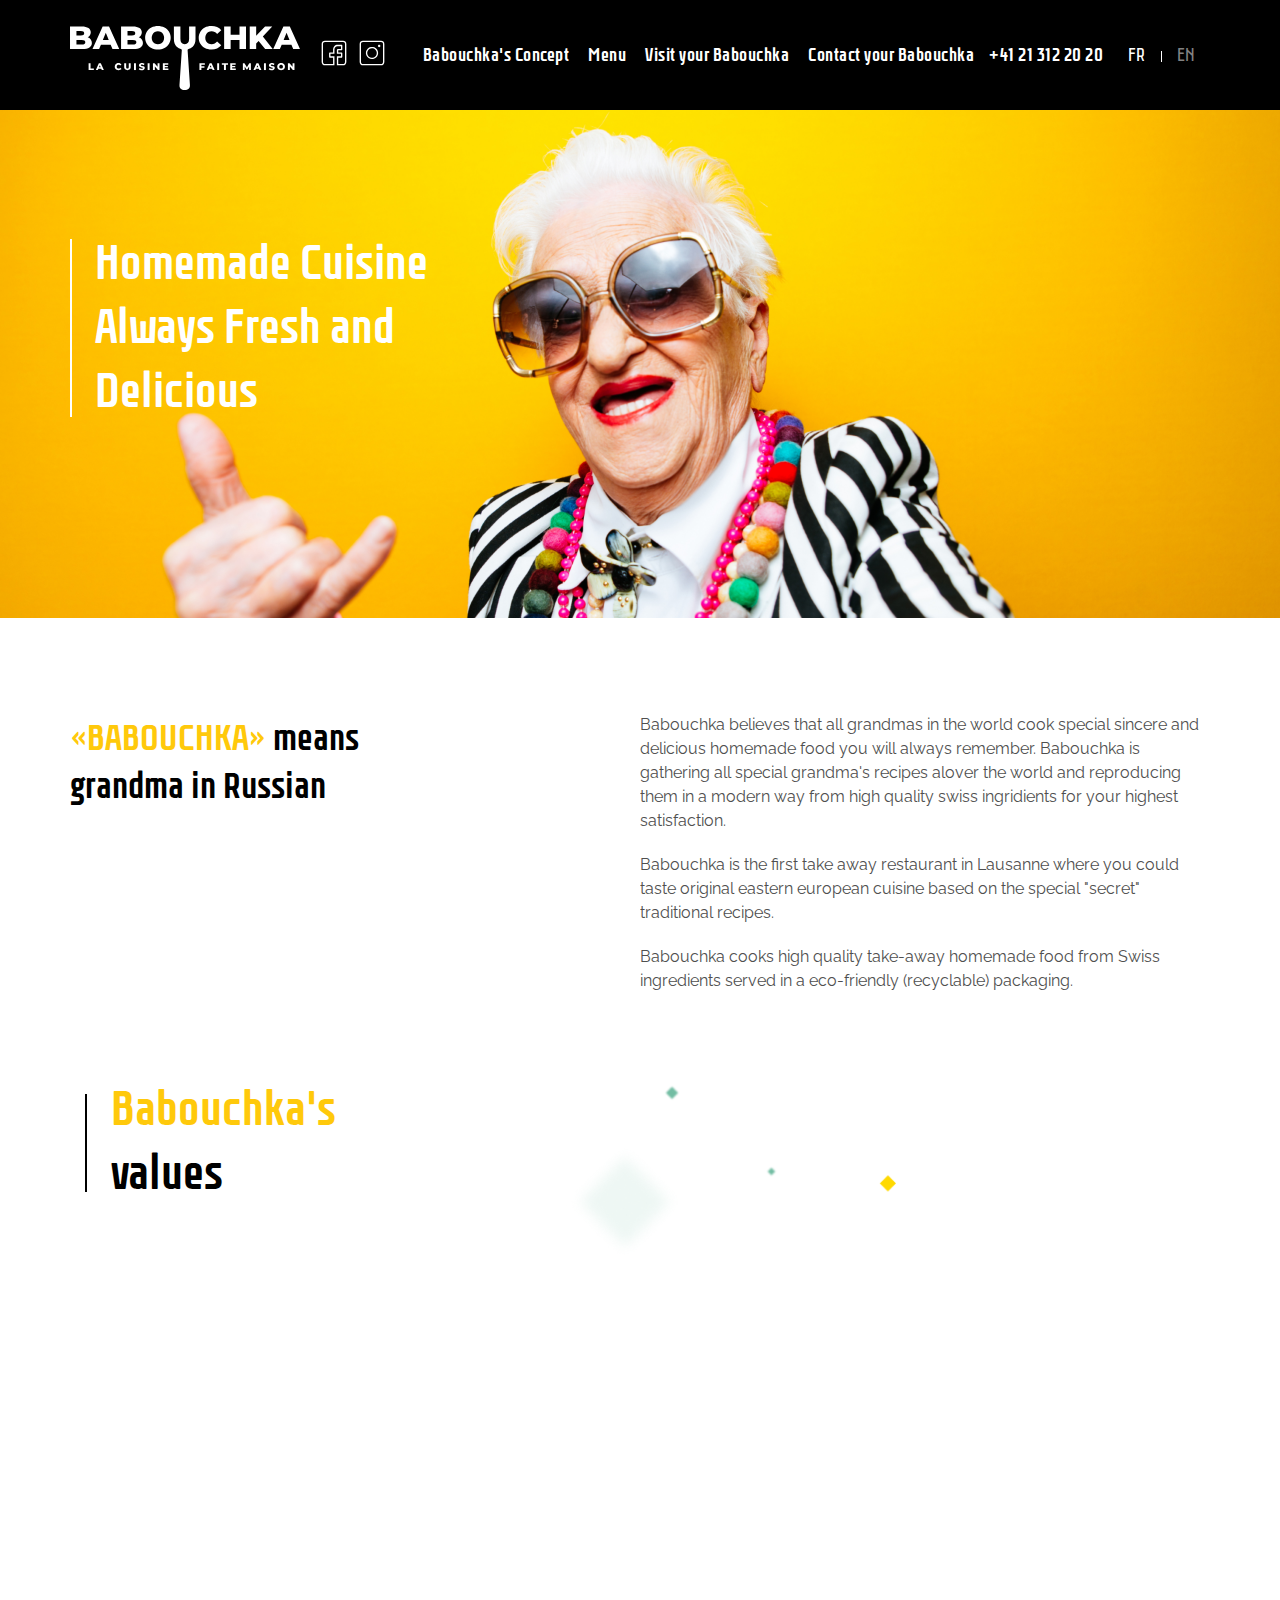
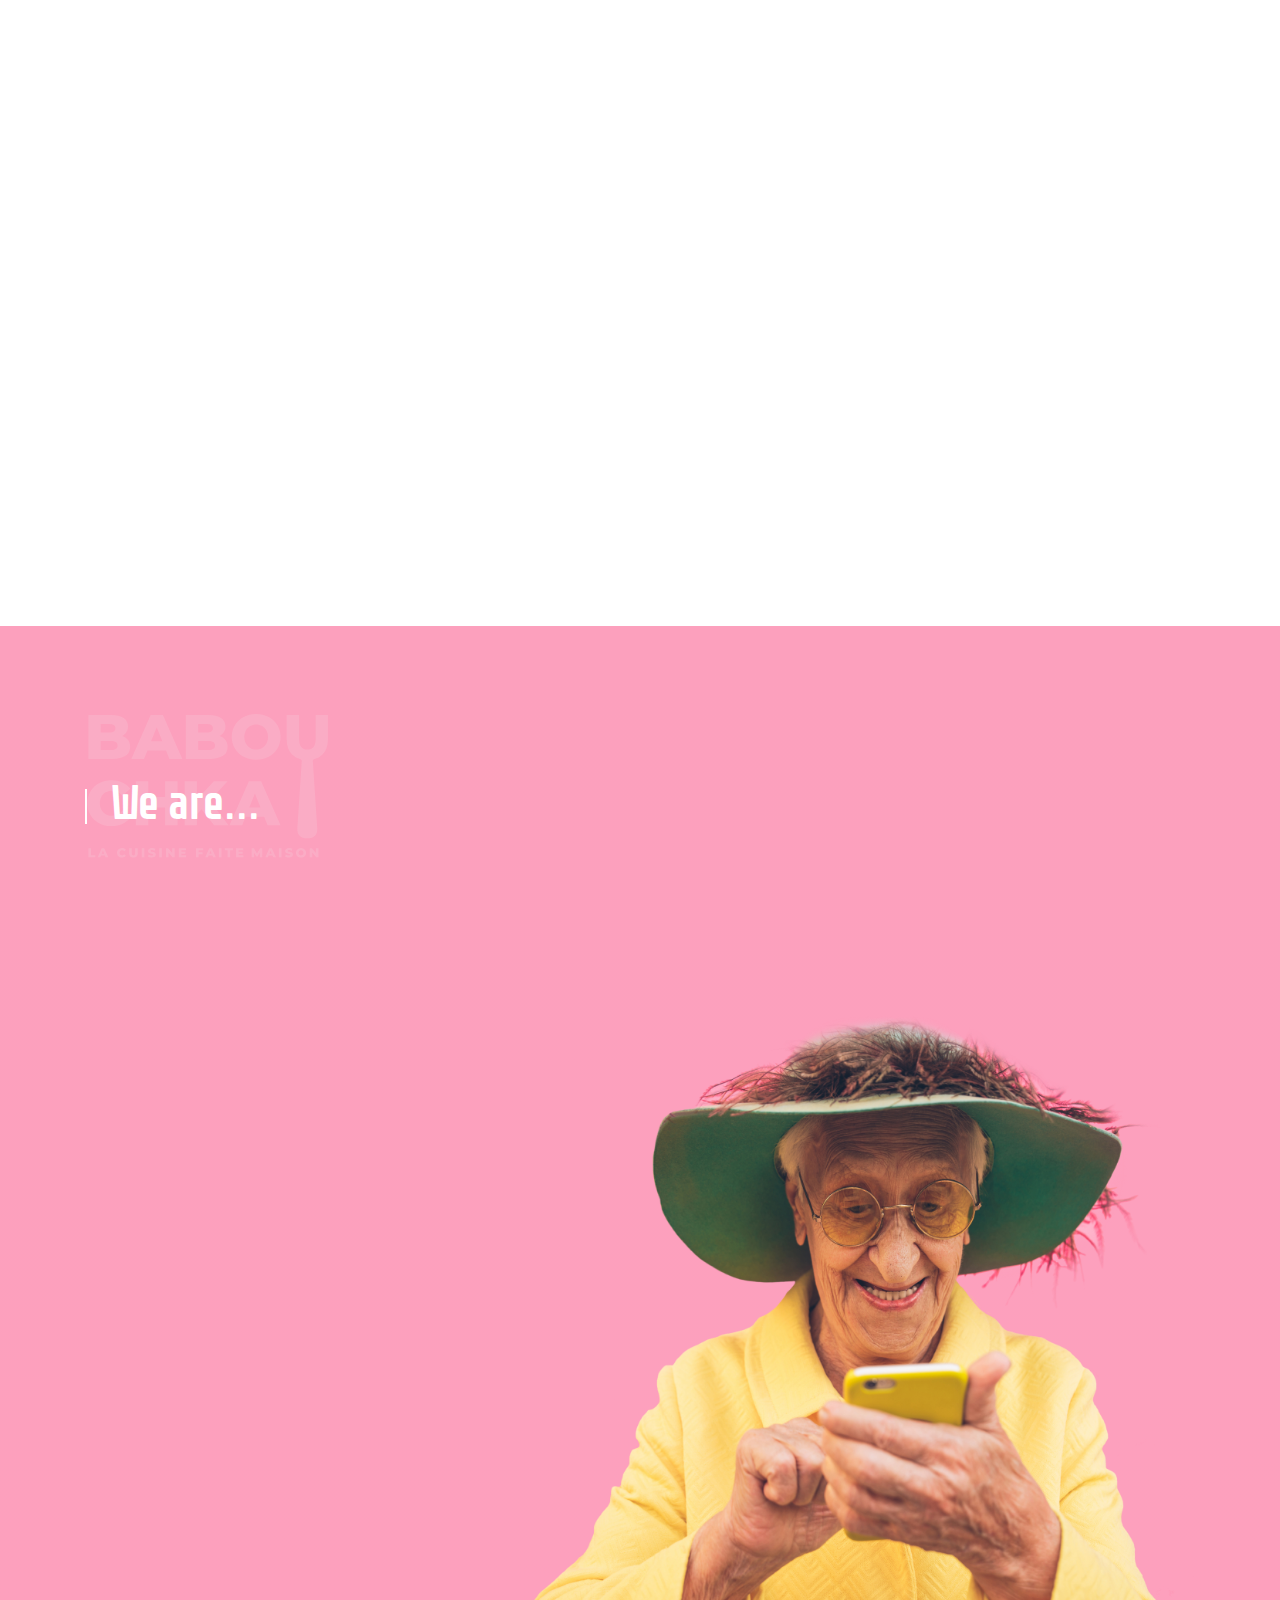
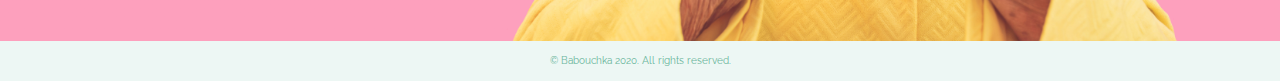
==== commit 4eb1bbab: "add new pages" ====
--- a/concept.html
+++ b/concept.html
@@ -1,4 +1,3 @@
-
 <!DOCTYPE html>
 <html lang="ru">
 
@@ -31,7 +30,8 @@
                     </div>
                 </div>
                 <div class="header__centersect">
-                    <a href="#" class="header__logo"><img src="img/logo.svg" alt="logo"></a>
+                    <a href="#" class="header__logo responsive"><img src="img/logo.svg" alt="logo"></a>
+                    <a href="#" class="header__logo desktop"><img src="img/logo-babouchka.svg" alt="logo"></a>
                 </div>
                 <div class="header__rightsect">
                     <div class="header__social">
@@ -86,177 +86,183 @@
         </div>
     </header>
 
-<main>
-    <section class="concept__topsect">
-        <div class="picwr"> <img class="babouchka-desktop" src="img/babouchka3.png" alt="babouchka"></div>
-        <div class="container">
-            <img class="babouchka" src="img/babushka.png" alt="babouchka">
-
-            <div class="concept__topsect-pagetitle">
-                <p>
-                    Homemade<br> Cuisine<br> Always Fresh<br> and Delicious
-                </p>
-            </div>
-            <div class="concept__topsectinfo">
-                <p class="title"><span class="yellow-text">«BABOUCHKA»</span> means grandma in Russian</p>
-                <div class="desc-r">
+    <main>
+        <section class="concept__topsect">
+            <div class="picwr"> <img class="babouchka-desktop" src="img/babouchka3.png" alt="babouchka"></div>
+            <div class="container">
+                <img class="babouchka" src="img/babushka.png" alt="babouchka">
+
+                <div class="concept__topsect-pagetitle">
                     <p>
-                        Babouchka believes that all grandmas in the world cook special sincere and delicious homemade
-                        food
-                        you
-                        will always remember. Babouchka is gathering all special grandma's recipes alover the world and
-                        reproducing them in a modern way from high quality swiss ingridients for your highest
-                        satisfaction.
+                        Homemade<br> Cuisine<br> Always Fresh<br> and Delicious
                     </p>
-                    <p>
-                        Babouchka is the first take away restaurant in Lausanne where you could taste original eastern
-                        european
-                        cuisine based on the special "secret" traditional recipes.
-                    </p>
-                    <p>
-                        Babouchka cooks high quality take-away
-                        homemade food from Swiss ingredients served in a eco-friendly (recyclable) packaging.
-                    </p>
-                </div>
-                <div class="learnmore-text">
-                    <p>
-                        <span class="lm">Learn more</span>
-                        <span class="sl">Show less</span>
-
-                    </p>
-                </div>
-            </div>
-        </div>
-    </section>
-
-    <section class="concept__val">
-        <div class="container">
-            <p class="cval__title"><span class="yellow-text">Babouchka's</span><br> values</p>
-            <div class="row">
-                <div class="col-12 col-md-4">
-                    <div class="cval__box" data-aos="fade-up" data-aos-delay="100">
-                        <div class="cval__boxpic">
-                            <img src="img/val1.svg" alt="icon">
-                        </div>
-                        <div class="cval__boxinfo">
-                            <div class="cval__boxdescr">
-                                <p class="title">Homemade cuisine with a grandma's love</p>
-                                <span class="clickhere">click here</span>
-                                <p class="descr">
-                                    Always Fresh. Great Taste
-                                </p>
-                            </div>
-                        </div>
-                    </div>
-                </div>
-                <div class="col-12 col-md-4">
-                    <div class="cval__box" data-aos="fade-up" data-aos-delay="300">
-                        <div class="cval__boxpic">
-                            <img src="img/val2.svg" alt="icon">
-                        </div>
-                        <div class="cval__boxinfo">
-                            <div class="cval__boxdescr">
-                                <p class="title">Eco-Friendly</p>
-                                <span class="clickhere">click here</span>
-                                <p class="descr">
-                                    Babouchka uses recyclable packaging and respects environment within the cooking
-                                    process.
-                                </p>
-                            </div>
-                        </div>
-                    </div>
-                </div>
-                <div class="col-12 col-md-4">
-                    <div class="cval__box" data-aos="fade-up" data-aos-delay="500">
-                        <div class="cval__boxpic">
-                            <img src="img/val3.svg" alt="icon">
-                        </div>
-                        <div class="cval__boxinfo">
-                            <div class="cval__boxdescr">
-                                <p class="title">Swiss oriented</p>
-                                <span class="clickhere">click here</span>
-                                <p class="descr">
-                                    Babouchka is locally oriented and supports swiss products producers.
-                                </p>
-                            </div>
-                        </div>
-                    </div>
-                </div>
-                <div class="col-12 col-md-6">
-                    <div class="cval__box" data-aos="fade-up" data-aos-delay="100">
-                        <div class="cval__boxpic">
-                            <img src="img/val4.svg" alt="icon">
-                        </div>
-                        <div class="cval__boxinfo">
-                            <div class="cval__boxdescr">
-                                <p class="title">International & Multicultural</p>
-                                <span class="clickhere">click here</span>
-                                <p class="descr">
-                                    Babouchka has the respectful international status across all cultures. Babouchka
-                                    brings the best traditions to the food experience and unites not only different
-                                    generations, but also diffetnt cultures and peoples.
-                                </p>
-                            </div>
-                        </div>
-                    </div>
-                </div>
-                <div class="col-12 col-md-6">
-                    <div class="cval__box" data-aos="fade-up" data-aos-delay="300">
-                        <div class="cval__boxpic">
-                            <img src="img/val5.svg" alt="icon">
-                        </div>
-                        <div class="cval__boxinfo">
-                            <div class="cval__boxdescr">
-                                <p class="title">Babouchka has a family character</p>
-                                <span class="clickhere">click here</span>
-                                <p class="descr">
-                                    All Babouchka's clients are a part of Babouchka's family. Babouchka cares about all
-                                    with the special attention and respect. Babouchka appriciates your patience if you
-                                    have to wait your order... Babouchka cooks just homemade food and it might take some
-                                    time. Hence, please respect her "age" :-) And Babouchka does not sell alcohol...
-                                    Becouse it's Babouchka - not a grandpa :-)
-                                </p>
-                            </div>
-                        </div>
-                    </div>
-                </div>
-            </div>
-        </div>
-    </section>
-
-    <section class="weare">
-        <div class="container titcont">
-            <img class="logobg" src="img/logo-pink.svg" alt="logo">
-        </div>
-        <div class="container">
-            <div class="weare__wrap">
-                <p class="title">We are...</p>
-                <div class="weare__box yellow-box" data-aos="fade-up" data-aos-delay="200">
-                    <p class="weare__boxtitle">Family Oriented</p>
-                    <p class="weare__boxdescr">It’s a family oriented fast-food and don’t sell alcohol.</p>
-                </div>
-                <div class="weare__box green-box" data-aos="fade-up" data-aos-delay="200">
-                    <p class="weare__boxtitle">Eco-Friendly</p>
-                    <p class="weare__boxdescr">We use only eco-friendly recycable packaging and respect all rules to
-                        care about enviroment</p>
-                </div>
-                <div class="weare__box blue-box" data-aos="fade-up" data-aos-delay="200">
-                    <p class="weare__boxtitle">International</p>
-                    <p class="weare__boxdescr">We are going to partner only with local suppliers and use Swiss
-                        ingridients.</p>
-                </div>
-            </div>
-        </div>
-    </section>
-
-
-</main>
-
-<footer>
-    <p>© Babouchka 2020. All rights reserved.</p>
-</footer>
-
-<!-- <script src="js/bundle.js"></script> -->
+                </div>
+                <div class="concept__topsectinfo">
+                    <p class="title"><span class="yellow-text">«BABOUCHKA»</span> means grandma in Russian</p>
+                    <div class="desc-r">
+                        <p>
+                            Babouchka believes that all grandmas in the world cook special sincere and delicious
+                            homemade
+                            food
+                            you
+                            will always remember. Babouchka is gathering all special grandma's recipes alover the world
+                            and
+                            reproducing them in a modern way from high quality swiss ingridients for your highest
+                            satisfaction.
+                        </p>
+                        <p>
+                            Babouchka is the first take away restaurant in Lausanne where you could taste original
+                            eastern
+                            european
+                            cuisine based on the special "secret" traditional recipes.
+                        </p>
+                        <p>
+                            Babouchka cooks high quality take-away
+                            homemade food from Swiss ingredients served in a eco-friendly (recyclable) packaging.
+                        </p>
+                    </div>
+                    <div class="learnmore-text">
+                        <p>
+                            <span class="lm">Learn more</span>
+                            <span class="sl">Show less</span>
+
+                        </p>
+                    </div>
+                </div>
+            </div>
+        </section>
+
+        <section class="concept__val">
+            <div class="container">
+                <p class="cval__title"><span class="yellow-text">Babouchka's</span><br> values</p>
+                <div class="row">
+                    <div class="col-12 col-md-4">
+                        <div class="cval__box" data-aos="fade-up" data-aos-delay="100">
+                            <div class="cval__boxpic">
+                                <img src="img/val1.svg" alt="icon">
+                            </div>
+                            <div class="cval__boxinfo">
+                                <div class="cval__boxdescr">
+                                    <p class="title">Homemade cuisine with a grandma's love</p>
+                                    <span class="clickhere">click here</span>
+                                    <p class="descr">
+                                        Always Fresh. Great Taste
+                                    </p>
+                                </div>
+                            </div>
+                        </div>
+                    </div>
+                    <div class="col-12 col-md-4">
+                        <div class="cval__box" data-aos="fade-up" data-aos-delay="300">
+                            <div class="cval__boxpic">
+                                <img src="img/val2.svg" alt="icon">
+                            </div>
+                            <div class="cval__boxinfo">
+                                <div class="cval__boxdescr">
+                                    <p class="title">Eco-Friendly</p>
+                                    <span class="clickhere">click here</span>
+                                    <p class="descr">
+                                        Babouchka uses recyclable packaging and respects environment within the cooking
+                                        process.
+                                    </p>
+                                </div>
+                            </div>
+                        </div>
+                    </div>
+                    <div class="col-12 col-md-4">
+                        <div class="cval__box" data-aos="fade-up" data-aos-delay="500">
+                            <div class="cval__boxpic">
+                                <img src="img/val3.svg" alt="icon">
+                            </div>
+                            <div class="cval__boxinfo">
+                                <div class="cval__boxdescr">
+                                    <p class="title">Swiss oriented</p>
+                                    <span class="clickhere">click here</span>
+                                    <p class="descr">
+                                        Babouchka is locally oriented and supports swiss products producers.
+                                    </p>
+                                </div>
+                            </div>
+                        </div>
+                    </div>
+                    <div class="col-12 col-md-6">
+                        <div class="cval__box" data-aos="fade-up" data-aos-delay="100">
+                            <div class="cval__boxpic">
+                                <img src="img/val4.svg" alt="icon">
+                            </div>
+                            <div class="cval__boxinfo">
+                                <div class="cval__boxdescr">
+                                    <p class="title">International & Multicultural</p>
+                                    <span class="clickhere">click here</span>
+                                    <p class="descr">
+                                        Babouchka has the respectful international status across all cultures. Babouchka
+                                        brings the best traditions to the food experience and unites not only different
+                                        generations, but also diffetnt cultures and peoples.
+                                    </p>
+                                </div>
+                            </div>
+                        </div>
+                    </div>
+                    <div class="col-12 col-md-6">
+                        <div class="cval__box" data-aos="fade-up" data-aos-delay="300">
+                            <div class="cval__boxpic">
+                                <img src="img/val5.svg" alt="icon">
+                            </div>
+                            <div class="cval__boxinfo">
+                                <div class="cval__boxdescr">
+                                    <p class="title">Babouchka has a family character</p>
+                                    <span class="clickhere">click here</span>
+                                    <p class="descr">
+                                        All Babouchka's clients are a part of Babouchka's family. Babouchka cares about
+                                        all
+                                        with the special attention and respect. Babouchka appriciates your patience if
+                                        you
+                                        have to wait your order... Babouchka cooks just homemade food and it might take
+                                        some
+                                        time. Hence, please respect her "age" :-) And Babouchka does not sell alcohol...
+                                        Becouse it's Babouchka - not a grandpa :-)
+                                    </p>
+                                </div>
+                            </div>
+                        </div>
+                    </div>
+                </div>
+            </div>
+        </section>
+
+        <section class="weare">
+            <div class="container titcont">
+                <img class="logobg" src="img/logo-pink.svg" alt="logo">
+            </div>
+            <div class="container">
+                <div class="weare__wrap">
+                    <p class="title">We are...</p>
+                    <div class="weare__box yellow-box" data-aos="fade-up" data-aos-delay="200">
+                        <p class="weare__boxtitle">Family Oriented</p>
+                        <p class="weare__boxdescr">It’s a family oriented fast-food and don’t sell alcohol.</p>
+                    </div>
+                    <div class="weare__box green-box" data-aos="fade-up" data-aos-delay="200">
+                        <p class="weare__boxtitle">Eco-Friendly</p>
+                        <p class="weare__boxdescr">We use only eco-friendly recycable packaging and respect all rules to
+                            care about enviroment</p>
+                    </div>
+                    <div class="weare__box blue-box" data-aos="fade-up" data-aos-delay="200">
+                        <p class="weare__boxtitle">International</p>
+                        <p class="weare__boxdescr">We are going to partner only with local suppliers and use Swiss
+                            ingridients.</p>
+                    </div>
+                </div>
+            </div>
+        </section>
+
+
+    </main>
+
+    <footer>
+        <p>© Babouchka 2020. All rights reserved.</p>
+    </footer>
+
+    <!-- <script src="js/bundle.js"></script> -->
 </body>
 
 </html>--- a/css/style.bundle.css
+++ b/css/style.bundle.css
@@ -533,6 +533,97 @@
 }
 
 [data-aos][data-aos][data-aos-duration="50"],body[data-aos-duration="50"] [data-aos]{transition-duration:50ms}[data-aos][data-aos][data-aos-delay="50"],body[data-aos-delay="50"] [data-aos]{transition-delay:0}[data-aos][data-aos][data-aos-delay="50"].aos-animate,body[data-aos-delay="50"] [data-aos].aos-animate{transition-delay:50ms}[data-aos][data-aos][data-aos-duration="100"],body[data-aos-duration="100"] [data-aos]{transition-duration:.1s}[data-aos][data-aos][data-aos-delay="100"],body[data-aos-delay="100"] [data-aos]{transition-delay:0}[data-aos][data-aos][data-aos-delay="100"].aos-animate,body[data-aos-delay="100"] [data-aos].aos-animate{transition-delay:.1s}[data-aos][data-aos][data-aos-duration="150"],body[data-aos-duration="150"] [data-aos]{transition-duration:.15s}[data-aos][data-aos][data-aos-delay="150"],body[data-aos-delay="150"] [data-aos]{transition-delay:0}[data-aos][data-aos][data-aos-delay="150"].aos-animate,body[data-aos-delay="150"] [data-aos].aos-animate{transition-delay:.15s}[data-aos][data-aos][data-aos-duration="200"],body[data-aos-duration="200"] [data-aos]{transition-duration:.2s}[data-aos][data-aos][data-aos-delay="200"],body[data-aos-delay="200"] [data-aos]{transition-delay:0}[data-aos][data-aos][data-aos-delay="200"].aos-animate,body[data-aos-delay="200"] [data-aos].aos-animate{transition-delay:.2s}[data-aos][data-aos][data-aos-duration="250"],body[data-aos-duration="250"] [data-aos]{transition-duration:.25s}[data-aos][data-aos][data-aos-delay="250"],body[data-aos-delay="250"] [data-aos]{transition-delay:0}[data-aos][data-aos][data-aos-delay="250"].aos-animate,body[data-aos-delay="250"] [data-aos].aos-animate{transition-delay:.25s}[data-aos][data-aos][data-aos-duration="300"],body[data-aos-duration="300"] [data-aos]{transition-duration:.3s}[data-aos][data-aos][data-aos-delay="300"],body[data-aos-delay="300"] [data-aos]{transition-delay:0}[data-aos][data-aos][data-aos-delay="300"].aos-animate,body[data-aos-delay="300"] [data-aos].aos-animate{transition-delay:.3s}[data-aos][data-aos][data-aos-duration="350"],body[data-aos-duration="350"] [data-aos]{transition-duration:.35s}[data-aos][data-aos][data-aos-delay="350"],body[data-aos-delay="350"] [data-aos]{transition-delay:0}[data-aos][data-aos][data-aos-delay="350"].aos-animate,body[data-aos-delay="350"] [data-aos].aos-animate{transition-delay:.35s}[data-aos][data-aos][data-aos-duration="400"],body[data-aos-duration="400"] [data-aos]{transition-duration:.4s}[data-aos][data-aos][data-aos-delay="400"],body[data-aos-delay="400"] [data-aos]{transition-delay:0}[data-aos][data-aos][data-aos-delay="400"].aos-animate,body[data-aos-delay="400"] [data-aos].aos-animate{transition-delay:.4s}[data-aos][data-aos][data-aos-duration="450"],body[data-aos-duration="450"] [data-aos]{transition-duration:.45s}[data-aos][data-aos][data-aos-delay="450"],body[data-aos-delay="450"] [data-aos]{transition-delay:0}[data-aos][data-aos][data-aos-delay="450"].aos-animate,body[data-aos-delay="450"] [data-aos].aos-animate{transition-delay:.45s}[data-aos][data-aos][data-aos-duration="500"],body[data-aos-duration="500"] [data-aos]{transition-duration:.5s}[data-aos][data-aos][data-aos-delay="500"],body[data-aos-delay="500"] [data-aos]{transition-delay:0}[data-aos][data-aos][data-aos-delay="500"].aos-animate,body[data-aos-delay="500"] [data-aos].aos-animate{transition-delay:.5s}[data-aos][data-aos][data-aos-duration="550"],body[data-aos-duration="550"] [data-aos]{transition-duration:.55s}[data-aos][data-aos][data-aos-delay="550"],body[data-aos-delay="550"] [data-aos]{transition-delay:0}[data-aos][data-aos][data-aos-delay="550"].aos-animate,body[data-aos-delay="550"] [data-aos].aos-animate{transition-delay:.55s}[data-aos][data-aos][data-aos-duration="600"],body[data-aos-duration="600"] [data-aos]{transition-duration:.6s}[data-aos][data-aos][data-aos-delay="600"],body[data-aos-delay="600"] [data-aos]{transition-delay:0}[data-aos][data-aos][data-aos-delay="600"].aos-animate,body[data-aos-delay="600"] [data-aos].aos-animate{transition-delay:.6s}[data-aos][data-aos][data-aos-duration="650"],body[data-aos-duration="650"] [data-aos]{transition-duration:.65s}[data-aos][data-aos][data-aos-delay="650"],body[data-aos-delay="650"] [data-aos]{transition-delay:0}[data-aos][data-aos][data-aos-delay="650"].aos-animate,body[data-aos-delay="650"] [data-aos].aos-animate{transition-delay:.65s}[data-aos][data-aos][data-aos-duration="700"],body[data-aos-duration="700"] [data-aos]{transition-duration:.7s}[data-aos][data-aos][data-aos-delay="700"],body[data-aos-delay="700"] [data-aos]{transition-delay:0}[data-aos][data-aos][data-aos-delay="700"].aos-animate,body[data-aos-delay="700"] [data-aos].aos-animate{transition-delay:.7s}[data-aos][data-aos][data-aos-duration="750"],body[data-aos-duration="750"] [data-aos]{transition-duration:.75s}[data-aos][data-aos][data-aos-delay="750"],body[data-aos-delay="750"] [data-aos]{transition-delay:0}[data-aos][data-aos][data-aos-delay="750"].aos-animate,body[data-aos-delay="750"] [data-aos].aos-animate{transition-delay:.75s}[data-aos][data-aos][data-aos-duration="800"],body[data-aos-duration="800"] [data-aos]{transition-duration:.8s}[data-aos][data-aos][data-aos-delay="800"],body[data-aos-delay="800"] [data-aos]{transition-delay:0}[data-aos][data-aos][data-aos-delay="800"].aos-animate,body[data-aos-delay="800"] [data-aos].aos-animate{transition-delay:.8s}[data-aos][data-aos][data-aos-duration="850"],body[data-aos-duration="850"] [data-aos]{transition-duration:.85s}[data-aos][data-aos][data-aos-delay="850"],body[data-aos-delay="850"] [data-aos]{transition-delay:0}[data-aos][data-aos][data-aos-delay="850"].aos-animate,body[data-aos-delay="850"] [data-aos].aos-animate{transition-delay:.85s}[data-aos][data-aos][data-aos-duration="900"],body[data-aos-duration="900"] [data-aos]{transition-duration:.9s}[data-aos][data-aos][data-aos-delay="900"],body[data-aos-delay="900"] [data-aos]{transition-delay:0}[data-aos][data-aos][data-aos-delay="900"].aos-animate,body[data-aos-delay="900"] [data-aos].aos-animate{transition-delay:.9s}[data-aos][data-aos][data-aos-duration="950"],body[data-aos-duration="950"] [data-aos]{transition-duration:.95s}[data-aos][data-aos][data-aos-delay="950"],body[data-aos-delay="950"] [data-aos]{transition-delay:0}[data-aos][data-aos][data-aos-delay="950"].aos-animate,body[data-aos-delay="950"] [data-aos].aos-animate{transition-delay:.95s}[data-aos][data-aos][data-aos-duration="1000"],body[data-aos-duration="1000"] [data-aos]{transition-duration:1s}[data-aos][data-aos][data-aos-delay="1000"],body[data-aos-delay="1000"] [data-aos]{transition-delay:0}[data-aos][data-aos][data-aos-delay="1000"].aos-animate,body[data-aos-delay="1000"] [data-aos].aos-animate{transition-delay:1s}[data-aos][data-aos][data-aos-duration="1050"],body[data-aos-duration="1050"] [data-aos]{transition-duration:1.05s}[data-aos][data-aos][data-aos-delay="1050"],body[data-aos-delay="1050"] [data-aos]{transition-delay:0}[data-aos][data-aos][data-aos-delay="1050"].aos-animate,body[data-aos-delay="1050"] [data-aos].aos-animate{transition-delay:1.05s}[data-aos][data-aos][data-aos-duration="1100"],body[data-aos-duration="1100"] [data-aos]{transition-duration:1.1s}[data-aos][data-aos][data-aos-delay="1100"],body[data-aos-delay="1100"] [data-aos]{transition-delay:0}[data-aos][data-aos][data-aos-delay="1100"].aos-animate,body[data-aos-delay="1100"] [data-aos].aos-animate{transition-delay:1.1s}[data-aos][data-aos][data-aos-duration="1150"],body[data-aos-duration="1150"] [data-aos]{transition-duration:1.15s}[data-aos][data-aos][data-aos-delay="1150"],body[data-aos-delay="1150"] [data-aos]{transition-delay:0}[data-aos][data-aos][data-aos-delay="1150"].aos-animate,body[data-aos-delay="1150"] [data-aos].aos-animate{transition-delay:1.15s}[data-aos][data-aos][data-aos-duration="1200"],body[data-aos-duration="1200"] [data-aos]{transition-duration:1.2s}[data-aos][data-aos][data-aos-delay="1200"],body[data-aos-delay="1200"] [data-aos]{transition-delay:0}[data-aos][data-aos][data-aos-delay="1200"].aos-animate,body[data-aos-delay="1200"] [data-aos].aos-animate{transition-delay:1.2s}[data-aos][data-aos][data-aos-duration="1250"],body[data-aos-duration="1250"] [data-aos]{transition-duration:1.25s}[data-aos][data-aos][data-aos-delay="1250"],body[data-aos-delay="1250"] [data-aos]{transition-delay:0}[data-aos][data-aos][data-aos-delay="1250"].aos-animate,body[data-aos-delay="1250"] [data-aos].aos-animate{transition-delay:1.25s}[data-aos][data-aos][data-aos-duration="1300"],body[data-aos-duration="1300"] [data-aos]{transition-duration:1.3s}[data-aos][data-aos][data-aos-delay="1300"],body[data-aos-delay="1300"] [data-aos]{transition-delay:0}[data-aos][data-aos][data-aos-delay="1300"].aos-animate,body[data-aos-delay="1300"] [data-aos].aos-animate{transition-delay:1.3s}[data-aos][data-aos][data-aos-duration="1350"],body[data-aos-duration="1350"] [data-aos]{transition-duration:1.35s}[data-aos][data-aos][data-aos-delay="1350"],body[data-aos-delay="1350"] [data-aos]{transition-delay:0}[data-aos][data-aos][data-aos-delay="1350"].aos-animate,body[data-aos-delay="1350"] [data-aos].aos-animate{transition-delay:1.35s}[data-aos][data-aos][data-aos-duration="1400"],body[data-aos-duration="1400"] [data-aos]{transition-duration:1.4s}[data-aos][data-aos][data-aos-delay="1400"],body[data-aos-delay="1400"] [data-aos]{transition-delay:0}[data-aos][data-aos][data-aos-delay="1400"].aos-animate,body[data-aos-delay="1400"] [data-aos].aos-animate{transition-delay:1.4s}[data-aos][data-aos][data-aos-duration="1450"],body[data-aos-duration="1450"] [data-aos]{transition-duration:1.45s}[data-aos][data-aos][data-aos-delay="1450"],body[data-aos-delay="1450"] [data-aos]{transition-delay:0}[data-aos][data-aos][data-aos-delay="1450"].aos-animate,body[data-aos-delay="1450"] [data-aos].aos-animate{transition-delay:1.45s}[data-aos][data-aos][data-aos-duration="1500"],body[data-aos-duration="1500"] [data-aos]{transition-duration:1.5s}[data-aos][data-aos][data-aos-delay="1500"],body[data-aos-delay="1500"] [data-aos]{transition-delay:0}[data-aos][data-aos][data-aos-delay="1500"].aos-animate,body[data-aos-delay="1500"] [data-aos].aos-animate{transition-delay:1.5s}[data-aos][data-aos][data-aos-duration="1550"],body[data-aos-duration="1550"] [data-aos]{transition-duration:1.55s}[data-aos][data-aos][data-aos-delay="1550"],body[data-aos-delay="1550"] [data-aos]{transition-delay:0}[data-aos][data-aos][data-aos-delay="1550"].aos-animate,body[data-aos-delay="1550"] [data-aos].aos-animate{transition-delay:1.55s}[data-aos][data-aos][data-aos-duration="1600"],body[data-aos-duration="1600"] [data-aos]{transition-duration:1.6s}[data-aos][data-aos][data-aos-delay="1600"],body[data-aos-delay="1600"] [data-aos]{transition-delay:0}[data-aos][data-aos][data-aos-delay="1600"].aos-animate,body[data-aos-delay="1600"] [data-aos].aos-animate{transition-delay:1.6s}[data-aos][data-aos][data-aos-duration="1650"],body[data-aos-duration="1650"] [data-aos]{transition-duration:1.65s}[data-aos][data-aos][data-aos-delay="1650"],body[data-aos-delay="1650"] [data-aos]{transition-delay:0}[data-aos][data-aos][data-aos-delay="1650"].aos-animate,body[data-aos-delay="1650"] [data-aos].aos-animate{transition-delay:1.65s}[data-aos][data-aos][data-aos-duration="1700"],body[data-aos-duration="1700"] [data-aos]{transition-duration:1.7s}[data-aos][data-aos][data-aos-delay="1700"],body[data-aos-delay="1700"] [data-aos]{transition-delay:0}[data-aos][data-aos][data-aos-delay="1700"].aos-animate,body[data-aos-delay="1700"] [data-aos].aos-animate{transition-delay:1.7s}[data-aos][data-aos][data-aos-duration="1750"],body[data-aos-duration="1750"] [data-aos]{transition-duration:1.75s}[data-aos][data-aos][data-aos-delay="1750"],body[data-aos-delay="1750"] [data-aos]{transition-delay:0}[data-aos][data-aos][data-aos-delay="1750"].aos-animate,body[data-aos-delay="1750"] [data-aos].aos-animate{transition-delay:1.75s}[data-aos][data-aos][data-aos-duration="1800"],body[data-aos-duration="1800"] [data-aos]{transition-duration:1.8s}[data-aos][data-aos][data-aos-delay="1800"],body[data-aos-delay="1800"] [data-aos]{transition-delay:0}[data-aos][data-aos][data-aos-delay="1800"].aos-animate,body[data-aos-delay="1800"] [data-aos].aos-animate{transition-delay:1.8s}[data-aos][data-aos][data-aos-duration="1850"],body[data-aos-duration="1850"] [data-aos]{transition-duration:1.85s}[data-aos][data-aos][data-aos-delay="1850"],body[data-aos-delay="1850"] [data-aos]{transition-delay:0}[data-aos][data-aos][data-aos-delay="1850"].aos-animate,body[data-aos-delay="1850"] [data-aos].aos-animate{transition-delay:1.85s}[data-aos][data-aos][data-aos-duration="1900"],body[data-aos-duration="1900"] [data-aos]{transition-duration:1.9s}[data-aos][data-aos][data-aos-delay="1900"],body[data-aos-delay="1900"] [data-aos]{transition-delay:0}[data-aos][data-aos][data-aos-delay="1900"].aos-animate,body[data-aos-delay="1900"] [data-aos].aos-animate{transition-delay:1.9s}[data-aos][data-aos][data-aos-duration="1950"],body[data-aos-duration="1950"] [data-aos]{transition-duration:1.95s}[data-aos][data-aos][data-aos-delay="1950"],body[data-aos-delay="1950"] [data-aos]{transition-delay:0}[data-aos][data-aos][data-aos-delay="1950"].aos-animate,body[data-aos-delay="1950"] [data-aos].aos-animate{transition-delay:1.95s}[data-aos][data-aos][data-aos-duration="2000"],body[data-aos-duration="2000"] [data-aos]{transition-duration:2s}[data-aos][data-aos][data-aos-delay="2000"],body[data-aos-delay="2000"] [data-aos]{transition-delay:0}[data-aos][data-aos][data-aos-delay="2000"].aos-animate,body[data-aos-delay="2000"] [data-aos].aos-animate{transition-delay:2s}[data-aos][data-aos][data-aos-duration="2050"],body[data-aos-duration="2050"] [data-aos]{transition-duration:2.05s}[data-aos][data-aos][data-aos-delay="2050"],body[data-aos-delay="2050"] [data-aos]{transition-delay:0}[data-aos][data-aos][data-aos-delay="2050"].aos-animate,body[data-aos-delay="2050"] [data-aos].aos-animate{transition-delay:2.05s}[data-aos][data-aos][data-aos-duration="2100"],body[data-aos-duration="2100"] [data-aos]{transition-duration:2.1s}[data-aos][data-aos][data-aos-delay="2100"],body[data-aos-delay="2100"] [data-aos]{transition-delay:0}[data-aos][data-aos][data-aos-delay="2100"].aos-animate,body[data-aos-delay="2100"] [data-aos].aos-animate{transition-delay:2.1s}[data-aos][data-aos][data-aos-duration="2150"],body[data-aos-duration="2150"] [data-aos]{transition-duration:2.15s}[data-aos][data-aos][data-aos-delay="2150"],body[data-aos-delay="2150"] [data-aos]{transition-delay:0}[data-aos][data-aos][data-aos-delay="2150"].aos-animate,body[data-aos-delay="2150"] [data-aos].aos-animate{transition-delay:2.15s}[data-aos][data-aos][data-aos-duration="2200"],body[data-aos-duration="2200"] [data-aos]{transition-duration:2.2s}[data-aos][data-aos][data-aos-delay="2200"],body[data-aos-delay="2200"] [data-aos]{transition-delay:0}[data-aos][data-aos][data-aos-delay="2200"].aos-animate,body[data-aos-delay="2200"] [data-aos].aos-animate{transition-delay:2.2s}[data-aos][data-aos][data-aos-duration="2250"],body[data-aos-duration="2250"] [data-aos]{transition-duration:2.25s}[data-aos][data-aos][data-aos-delay="2250"],body[data-aos-delay="2250"] [data-aos]{transition-delay:0}[data-aos][data-aos][data-aos-delay="2250"].aos-animate,body[data-aos-delay="2250"] [data-aos].aos-animate{transition-delay:2.25s}[data-aos][data-aos][data-aos-duration="2300"],body[data-aos-duration="2300"] [data-aos]{transition-duration:2.3s}[data-aos][data-aos][data-aos-delay="2300"],body[data-aos-delay="2300"] [data-aos]{transition-delay:0}[data-aos][data-aos][data-aos-delay="2300"].aos-animate,body[data-aos-delay="2300"] [data-aos].aos-animate{transition-delay:2.3s}[data-aos][data-aos][data-aos-duration="2350"],body[data-aos-duration="2350"] [data-aos]{transition-duration:2.35s}[data-aos][data-aos][data-aos-delay="2350"],body[data-aos-delay="2350"] [data-aos]{transition-delay:0}[data-aos][data-aos][data-aos-delay="2350"].aos-animate,body[data-aos-delay="2350"] [data-aos].aos-animate{transition-delay:2.35s}[data-aos][data-aos][data-aos-duration="2400"],body[data-aos-duration="2400"] [data-aos]{transition-duration:2.4s}[data-aos][data-aos][data-aos-delay="2400"],body[data-aos-delay="2400"] [data-aos]{transition-delay:0}[data-aos][data-aos][data-aos-delay="2400"].aos-animate,body[data-aos-delay="2400"] [data-aos].aos-animate{transition-delay:2.4s}[data-aos][data-aos][data-aos-duration="2450"],body[data-aos-duration="2450"] [data-aos]{transition-duration:2.45s}[data-aos][data-aos][data-aos-delay="2450"],body[data-aos-delay="2450"] [data-aos]{transition-delay:0}[data-aos][data-aos][data-aos-delay="2450"].aos-animate,body[data-aos-delay="2450"] [data-aos].aos-animate{transition-delay:2.45s}[data-aos][data-aos][data-aos-duration="2500"],body[data-aos-duration="2500"] [data-aos]{transition-duration:2.5s}[data-aos][data-aos][data-aos-delay="2500"],body[data-aos-delay="2500"] [data-aos]{transition-delay:0}[data-aos][data-aos][data-aos-delay="2500"].aos-animate,body[data-aos-delay="2500"] [data-aos].aos-animate{transition-delay:2.5s}[data-aos][data-aos][data-aos-duration="2550"],body[data-aos-duration="2550"] [data-aos]{transition-duration:2.55s}[data-aos][data-aos][data-aos-delay="2550"],body[data-aos-delay="2550"] [data-aos]{transition-delay:0}[data-aos][data-aos][data-aos-delay="2550"].aos-animate,body[data-aos-delay="2550"] [data-aos].aos-animate{transition-delay:2.55s}[data-aos][data-aos][data-aos-duration="2600"],body[data-aos-duration="2600"] [data-aos]{transition-duration:2.6s}[data-aos][data-aos][data-aos-delay="2600"],body[data-aos-delay="2600"] [data-aos]{transition-delay:0}[data-aos][data-aos][data-aos-delay="2600"].aos-animate,body[data-aos-delay="2600"] [data-aos].aos-animate{transition-delay:2.6s}[data-aos][data-aos][data-aos-duration="2650"],body[data-aos-duration="2650"] [data-aos]{transition-duration:2.65s}[data-aos][data-aos][data-aos-delay="2650"],body[data-aos-delay="2650"] [data-aos]{transition-delay:0}[data-aos][data-aos][data-aos-delay="2650"].aos-animate,body[data-aos-delay="2650"] [data-aos].aos-animate{transition-delay:2.65s}[data-aos][data-aos][data-aos-duration="2700"],body[data-aos-duration="2700"] [data-aos]{transition-duration:2.7s}[data-aos][data-aos][data-aos-delay="2700"],body[data-aos-delay="2700"] [data-aos]{transition-delay:0}[data-aos][data-aos][data-aos-delay="2700"].aos-animate,body[data-aos-delay="2700"] [data-aos].aos-animate{transition-delay:2.7s}[data-aos][data-aos][data-aos-duration="2750"],body[data-aos-duration="2750"] [data-aos]{transition-duration:2.75s}[data-aos][data-aos][data-aos-delay="2750"],body[data-aos-delay="2750"] [data-aos]{transition-delay:0}[data-aos][data-aos][data-aos-delay="2750"].aos-animate,body[data-aos-delay="2750"] [data-aos].aos-animate{transition-delay:2.75s}[data-aos][data-aos][data-aos-duration="2800"],body[data-aos-duration="2800"] [data-aos]{transition-duration:2.8s}[data-aos][data-aos][data-aos-delay="2800"],body[data-aos-delay="2800"] [data-aos]{transition-delay:0}[data-aos][data-aos][data-aos-delay="2800"].aos-animate,body[data-aos-delay="2800"] [data-aos].aos-animate{transition-delay:2.8s}[data-aos][data-aos][data-aos-duration="2850"],body[data-aos-duration="2850"] [data-aos]{transition-duration:2.85s}[data-aos][data-aos][data-aos-delay="2850"],body[data-aos-delay="2850"] [data-aos]{transition-delay:0}[data-aos][data-aos][data-aos-delay="2850"].aos-animate,body[data-aos-delay="2850"] [data-aos].aos-animate{transition-delay:2.85s}[data-aos][data-aos][data-aos-duration="2900"],body[data-aos-duration="2900"] [data-aos]{transition-duration:2.9s}[data-aos][data-aos][data-aos-delay="2900"],body[data-aos-delay="2900"] [data-aos]{transition-delay:0}[data-aos][data-aos][data-aos-delay="2900"].aos-animate,body[data-aos-delay="2900"] [data-aos].aos-animate{transition-delay:2.9s}[data-aos][data-aos][data-aos-duration="2950"],body[data-aos-duration="2950"] [data-aos]{transition-duration:2.95s}[data-aos][data-aos][data-aos-delay="2950"],body[data-aos-delay="2950"] [data-aos]{transition-delay:0}[data-aos][data-aos][data-aos-delay="2950"].aos-animate,body[data-aos-delay="2950"] [data-aos].aos-animate{transition-delay:2.95s}[data-aos][data-aos][data-aos-duration="3000"],body[data-aos-duration="3000"] [data-aos]{transition-duration:3s}[data-aos][data-aos][data-aos-delay="3000"],body[data-aos-delay="3000"] [data-aos]{transition-delay:0}[data-aos][data-aos][data-aos-delay="3000"].aos-animate,body[data-aos-delay="3000"] [data-aos].aos-animate{transition-delay:3s}[data-aos][data-aos][data-aos-easing=linear],body[data-aos-easing=linear] [data-aos]{transition-timing-function:cubic-bezier(.25,.25,.75,.75)}[data-aos][data-aos][data-aos-easing=ease],body[data-aos-easing=ease] [data-aos]{transition-timing-function:ease}[data-aos][data-aos][data-aos-easing=ease-in],body[data-aos-easing=ease-in] [data-aos]{transition-timing-function:ease-in}[data-aos][data-aos][data-aos-easing=ease-out],body[data-aos-easing=ease-out] [data-aos]{transition-timing-function:ease-out}[data-aos][data-aos][data-aos-easing=ease-in-out],body[data-aos-easing=ease-in-out] [data-aos]{transition-timing-function:ease-in-out}[data-aos][data-aos][data-aos-easing=ease-in-back],body[data-aos-easing=ease-in-back] [data-aos]{transition-timing-function:cubic-bezier(.6,-.28,.735,.045)}[data-aos][data-aos][data-aos-easing=ease-out-back],body[data-aos-easing=ease-out-back] [data-aos]{transition-timing-function:cubic-bezier(.175,.885,.32,1.275)}[data-aos][data-aos][data-aos-easing=ease-in-out-back],body[data-aos-easing=ease-in-out-back] [data-aos]{transition-timing-function:cubic-bezier(.68,-.55,.265,1.55)}[data-aos][data-aos][data-aos-easing=ease-in-sine],body[data-aos-easing=ease-in-sine] [data-aos]{transition-timing-function:cubic-bezier(.47,0,.745,.715)}[data-aos][data-aos][data-aos-easing=ease-out-sine],body[data-aos-easing=ease-out-sine] [data-aos]{transition-timing-function:cubic-bezier(.39,.575,.565,1)}[data-aos][data-aos][data-aos-easing=ease-in-out-sine],body[data-aos-easing=ease-in-out-sine] [data-aos]{transition-timing-function:cubic-bezier(.445,.05,.55,.95)}[data-aos][data-aos][data-aos-easing=ease-in-quad],body[data-aos-easing=ease-in-quad] [data-aos]{transition-timing-function:cubic-bezier(.55,.085,.68,.53)}[data-aos][data-aos][data-aos-easing=ease-out-quad],body[data-aos-easing=ease-out-quad] [data-aos]{transition-timing-function:cubic-bezier(.25,.46,.45,.94)}[data-aos][data-aos][data-aos-easing=ease-in-out-quad],body[data-aos-easing=ease-in-out-quad] [data-aos]{transition-timing-function:cubic-bezier(.455,.03,.515,.955)}[data-aos][data-aos][data-aos-easing=ease-in-cubic],body[data-aos-easing=ease-in-cubic] [data-aos]{transition-timing-function:cubic-bezier(.55,.085,.68,.53)}[data-aos][data-aos][data-aos-easing=ease-out-cubic],body[data-aos-easing=ease-out-cubic] [data-aos]{transition-timing-function:cubic-bezier(.25,.46,.45,.94)}[data-aos][data-aos][data-aos-easing=ease-in-out-cubic],body[data-aos-easing=ease-in-out-cubic] [data-aos]{transition-timing-function:cubic-bezier(.455,.03,.515,.955)}[data-aos][data-aos][data-aos-easing=ease-in-quart],body[data-aos-easing=ease-in-quart] [data-aos]{transition-timing-function:cubic-bezier(.55,.085,.68,.53)}[data-aos][data-aos][data-aos-easing=ease-out-quart],body[data-aos-easing=ease-out-quart] [data-aos]{transition-timing-function:cubic-bezier(.25,.46,.45,.94)}[data-aos][data-aos][data-aos-easing=ease-in-out-quart],body[data-aos-easing=ease-in-out-quart] [data-aos]{transition-timing-function:cubic-bezier(.455,.03,.515,.955)}[data-aos^=fade][data-aos^=fade]{opacity:0;transition-property:opacity,transform}[data-aos^=fade][data-aos^=fade].aos-animate{opacity:1;transform:translateZ(0)}[data-aos=fade-up]{transform:translate3d(0,100px,0)}[data-aos=fade-down]{transform:translate3d(0,-100px,0)}[data-aos=fade-right]{transform:translate3d(-100px,0,0)}[data-aos=fade-left]{transform:translate3d(100px,0,0)}[data-aos=fade-up-right]{transform:translate3d(-100px,100px,0)}[data-aos=fade-up-left]{transform:translate3d(100px,100px,0)}[data-aos=fade-down-right]{transform:translate3d(-100px,-100px,0)}[data-aos=fade-down-left]{transform:translate3d(100px,-100px,0)}[data-aos^=zoom][data-aos^=zoom]{opacity:0;transition-property:opacity,transform}[data-aos^=zoom][data-aos^=zoom].aos-animate{opacity:1;transform:translateZ(0) scale(1)}[data-aos=zoom-in]{transform:scale(.6)}[data-aos=zoom-in-up]{transform:translate3d(0,100px,0) scale(.6)}[data-aos=zoom-in-down]{transform:translate3d(0,-100px,0) scale(.6)}[data-aos=zoom-in-right]{transform:translate3d(-100px,0,0) scale(.6)}[data-aos=zoom-in-left]{transform:translate3d(100px,0,0) scale(.6)}[data-aos=zoom-out]{transform:scale(1.2)}[data-aos=zoom-out-up]{transform:translate3d(0,100px,0) scale(1.2)}[data-aos=zoom-out-down]{transform:translate3d(0,-100px,0) scale(1.2)}[data-aos=zoom-out-right]{transform:translate3d(-100px,0,0) scale(1.2)}[data-aos=zoom-out-left]{transform:translate3d(100px,0,0) scale(1.2)}[data-aos^=slide][data-aos^=slide]{transition-property:transform}[data-aos^=slide][data-aos^=slide].aos-animate{transform:translateZ(0)}[data-aos=slide-up]{transform:translate3d(0,100%,0)}[data-aos=slide-down]{transform:translate3d(0,-100%,0)}[data-aos=slide-right]{transform:translate3d(-100%,0,0)}[data-aos=slide-left]{transform:translate3d(100%,0,0)}[data-aos^=flip][data-aos^=flip]{backface-visibility:hidden;transition-property:transform}[data-aos=flip-left]{transform:perspective(2500px) rotateY(-100deg)}[data-aos=flip-left].aos-animate{transform:perspective(2500px) rotateY(0)}[data-aos=flip-right]{transform:perspective(2500px) rotateY(100deg)}[data-aos=flip-right].aos-animate{transform:perspective(2500px) rotateY(0)}[data-aos=flip-up]{transform:perspective(2500px) rotateX(-100deg)}[data-aos=flip-up].aos-animate{transform:perspective(2500px) rotateX(0)}[data-aos=flip-down]{transform:perspective(2500px) rotateX(100deg)}[data-aos=flip-down].aos-animate{transform:perspective(2500px) rotateX(0)}
-html{box-sizing:border-box;-ms-overflow-style:scrollbar}*,:after,:before{box-sizing:inherit}.container,.container-fluid,.container-lg,.container-md,.container-sm,.container-xl{width:100%;padding-right:15px;padding-left:15px;margin-right:auto;margin-left:auto}@media (min-width:576px){.container,.container-sm{max-width:540px}}@media (min-width:768px){.container,.container-md,.container-sm{max-width:720px}}@media (min-width:992px){.container,.container-lg,.container-md,.container-sm{max-width:960px}}@media (min-width:1200px){.container,.container-lg,.container-md,.container-sm,.container-xl{max-width:1140px}}.row{display:flex;flex-wrap:wrap;margin-right:-15px;margin-left:-15px}.no-gutters{margin-right:0;margin-left:0}.no-gutters>.col,.no-gutters>[class*=col-]{padding-right:0;padding-left:0}.col,.col-1,.col-2,.col-3,.col-4,.col-5,.col-6,.col-7,.col-8,.col-9,.col-10,.col-11,.col-12,.col-auto,.col-lg,.col-lg-1,.col-lg-2,.col-lg-3,.col-lg-4,.col-lg-5,.col-lg-6,.col-lg-7,.col-lg-8,.col-lg-9,.col-lg-10,.col-lg-11,.col-lg-12,.col-lg-auto,.col-md,.col-md-1,.col-md-2,.col-md-3,.col-md-4,.col-md-5,.col-md-6,.col-md-7,.col-md-8,.col-md-9,.col-md-10,.col-md-11,.col-md-12,.col-md-auto,.col-sm,.col-sm-1,.col-sm-2,.col-sm-3,.col-sm-4,.col-sm-5,.col-sm-6,.col-sm-7,.col-sm-8,.col-sm-9,.col-sm-10,.col-sm-11,.col-sm-12,.col-sm-auto,.col-xl,.col-xl-1,.col-xl-2,.col-xl-3,.col-xl-4,.col-xl-5,.col-xl-6,.col-xl-7,.col-xl-8,.col-xl-9,.col-xl-10,.col-xl-11,.col-xl-12,.col-xl-auto{position:relative;width:100%;padding-right:15px;padding-left:15px}.col{flex-basis:0;flex-grow:1;max-width:100%}.row-cols-1>*{flex:0 0 100%;max-width:100%}.row-cols-2>*{flex:0 0 50%;max-width:50%}.row-cols-3>*{flex:0 0 33.33333%;max-width:33.33333%}.row-cols-4>*{flex:0 0 25%;max-width:25%}.row-cols-5>*{flex:0 0 20%;max-width:20%}.row-cols-6>*{flex:0 0 16.66667%;max-width:16.66667%}.col-auto{flex:0 0 auto;width:auto;max-width:100%}.col-1{flex:0 0 8.33333%;max-width:8.33333%}.col-2{flex:0 0 16.66667%;max-width:16.66667%}.col-3{flex:0 0 25%;max-width:25%}.col-4{flex:0 0 33.33333%;max-width:33.33333%}.col-5{flex:0 0 41.66667%;max-width:41.66667%}.col-6{flex:0 0 50%;max-width:50%}.col-7{flex:0 0 58.33333%;max-width:58.33333%}.col-8{flex:0 0 66.66667%;max-width:66.66667%}.col-9{flex:0 0 75%;max-width:75%}.col-10{flex:0 0 83.33333%;max-width:83.33333%}.col-11{flex:0 0 91.66667%;max-width:91.66667%}.col-12{flex:0 0 100%;max-width:100%}.order-first{order:-1}.order-last{order:13}.order-0{order:0}.order-1{order:1}.order-2{order:2}.order-3{order:3}.order-4{order:4}.order-5{order:5}.order-6{order:6}.order-7{order:7}.order-8{order:8}.order-9{order:9}.order-10{order:10}.order-11{order:11}.order-12{order:12}.offset-1{margin-left:8.33333%}.offset-2{margin-left:16.66667%}.offset-3{margin-left:25%}.offset-4{margin-left:33.33333%}.offset-5{margin-left:41.66667%}.offset-6{margin-left:50%}.offset-7{margin-left:58.33333%}.offset-8{margin-left:66.66667%}.offset-9{margin-left:75%}.offset-10{margin-left:83.33333%}.offset-11{margin-left:91.66667%}@media (min-width:576px){.col-sm{flex-basis:0;flex-grow:1;max-width:100%}.row-cols-sm-1>*{flex:0 0 100%;max-width:100%}.row-cols-sm-2>*{flex:0 0 50%;max-width:50%}.row-cols-sm-3>*{flex:0 0 33.33333%;max-width:33.33333%}.row-cols-sm-4>*{flex:0 0 25%;max-width:25%}.row-cols-sm-5>*{flex:0 0 20%;max-width:20%}.row-cols-sm-6>*{flex:0 0 16.66667%;max-width:16.66667%}.col-sm-auto{flex:0 0 auto;width:auto;max-width:100%}.col-sm-1{flex:0 0 8.33333%;max-width:8.33333%}.col-sm-2{flex:0 0 16.66667%;max-width:16.66667%}.col-sm-3{flex:0 0 25%;max-width:25%}.col-sm-4{flex:0 0 33.33333%;max-width:33.33333%}.col-sm-5{flex:0 0 41.66667%;max-width:41.66667%}.col-sm-6{flex:0 0 50%;max-width:50%}.col-sm-7{flex:0 0 58.33333%;max-width:58.33333%}.col-sm-8{flex:0 0 66.66667%;max-width:66.66667%}.col-sm-9{flex:0 0 75%;max-width:75%}.col-sm-10{flex:0 0 83.33333%;max-width:83.33333%}.col-sm-11{flex:0 0 91.66667%;max-width:91.66667%}.col-sm-12{flex:0 0 100%;max-width:100%}.order-sm-first{order:-1}.order-sm-last{order:13}.order-sm-0{order:0}.order-sm-1{order:1}.order-sm-2{order:2}.order-sm-3{order:3}.order-sm-4{order:4}.order-sm-5{order:5}.order-sm-6{order:6}.order-sm-7{order:7}.order-sm-8{order:8}.order-sm-9{order:9}.order-sm-10{order:10}.order-sm-11{order:11}.order-sm-12{order:12}.offset-sm-0{margin-left:0}.offset-sm-1{margin-left:8.33333%}.offset-sm-2{margin-left:16.66667%}.offset-sm-3{margin-left:25%}.offset-sm-4{margin-left:33.33333%}.offset-sm-5{margin-left:41.66667%}.offset-sm-6{margin-left:50%}.offset-sm-7{margin-left:58.33333%}.offset-sm-8{margin-left:66.66667%}.offset-sm-9{margin-left:75%}.offset-sm-10{margin-left:83.33333%}.offset-sm-11{margin-left:91.66667%}}@media (min-width:768px){.col-md{flex-basis:0;flex-grow:1;max-width:100%}.row-cols-md-1>*{flex:0 0 100%;max-width:100%}.row-cols-md-2>*{flex:0 0 50%;max-width:50%}.row-cols-md-3>*{flex:0 0 33.33333%;max-width:33.33333%}.row-cols-md-4>*{flex:0 0 25%;max-width:25%}.row-cols-md-5>*{flex:0 0 20%;max-width:20%}.row-cols-md-6>*{flex:0 0 16.66667%;max-width:16.66667%}.col-md-auto{flex:0 0 auto;width:auto;max-width:100%}.col-md-1{flex:0 0 8.33333%;max-width:8.33333%}.col-md-2{flex:0 0 16.66667%;max-width:16.66667%}.col-md-3{flex:0 0 25%;max-width:25%}.col-md-4{flex:0 0 33.33333%;max-width:33.33333%}.col-md-5{flex:0 0 41.66667%;max-width:41.66667%}.col-md-6{flex:0 0 50%;max-width:50%}.col-md-7{flex:0 0 58.33333%;max-width:58.33333%}.col-md-8{flex:0 0 66.66667%;max-width:66.66667%}.col-md-9{flex:0 0 75%;max-width:75%}.col-md-10{flex:0 0 83.33333%;max-width:83.33333%}.col-md-11{flex:0 0 91.66667%;max-width:91.66667%}.col-md-12{flex:0 0 100%;max-width:100%}.order-md-first{order:-1}.order-md-last{order:13}.order-md-0{order:0}.order-md-1{order:1}.order-md-2{order:2}.order-md-3{order:3}.order-md-4{order:4}.order-md-5{order:5}.order-md-6{order:6}.order-md-7{order:7}.order-md-8{order:8}.order-md-9{order:9}.order-md-10{order:10}.order-md-11{order:11}.order-md-12{order:12}.offset-md-0{margin-left:0}.offset-md-1{margin-left:8.33333%}.offset-md-2{margin-left:16.66667%}.offset-md-3{margin-left:25%}.offset-md-4{margin-left:33.33333%}.offset-md-5{margin-left:41.66667%}.offset-md-6{margin-left:50%}.offset-md-7{margin-left:58.33333%}.offset-md-8{margin-left:66.66667%}.offset-md-9{margin-left:75%}.offset-md-10{margin-left:83.33333%}.offset-md-11{margin-left:91.66667%}}@media (min-width:992px){.col-lg{flex-basis:0;flex-grow:1;max-width:100%}.row-cols-lg-1>*{flex:0 0 100%;max-width:100%}.row-cols-lg-2>*{flex:0 0 50%;max-width:50%}.row-cols-lg-3>*{flex:0 0 33.33333%;max-width:33.33333%}.row-cols-lg-4>*{flex:0 0 25%;max-width:25%}.row-cols-lg-5>*{flex:0 0 20%;max-width:20%}.row-cols-lg-6>*{flex:0 0 16.66667%;max-width:16.66667%}.col-lg-auto{flex:0 0 auto;width:auto;max-width:100%}.col-lg-1{flex:0 0 8.33333%;max-width:8.33333%}.col-lg-2{flex:0 0 16.66667%;max-width:16.66667%}.col-lg-3{flex:0 0 25%;max-width:25%}.col-lg-4{flex:0 0 33.33333%;max-width:33.33333%}.col-lg-5{flex:0 0 41.66667%;max-width:41.66667%}.col-lg-6{flex:0 0 50%;max-width:50%}.col-lg-7{flex:0 0 58.33333%;max-width:58.33333%}.col-lg-8{flex:0 0 66.66667%;max-width:66.66667%}.col-lg-9{flex:0 0 75%;max-width:75%}.col-lg-10{flex:0 0 83.33333%;max-width:83.33333%}.col-lg-11{flex:0 0 91.66667%;max-width:91.66667%}.col-lg-12{flex:0 0 100%;max-width:100%}.order-lg-first{order:-1}.order-lg-last{order:13}.order-lg-0{order:0}.order-lg-1{order:1}.order-lg-2{order:2}.order-lg-3{order:3}.order-lg-4{order:4}.order-lg-5{order:5}.order-lg-6{order:6}.order-lg-7{order:7}.order-lg-8{order:8}.order-lg-9{order:9}.order-lg-10{order:10}.order-lg-11{order:11}.order-lg-12{order:12}.offset-lg-0{margin-left:0}.offset-lg-1{margin-left:8.33333%}.offset-lg-2{margin-left:16.66667%}.offset-lg-3{margin-left:25%}.offset-lg-4{margin-left:33.33333%}.offset-lg-5{margin-left:41.66667%}.offset-lg-6{margin-left:50%}.offset-lg-7{margin-left:58.33333%}.offset-lg-8{margin-left:66.66667%}.offset-lg-9{margin-left:75%}.offset-lg-10{margin-left:83.33333%}.offset-lg-11{margin-left:91.66667%}}@media (min-width:1200px){.col-xl{flex-basis:0;flex-grow:1;max-width:100%}.row-cols-xl-1>*{flex:0 0 100%;max-width:100%}.row-cols-xl-2>*{flex:0 0 50%;max-width:50%}.row-cols-xl-3>*{flex:0 0 33.33333%;max-width:33.33333%}.row-cols-xl-4>*{flex:0 0 25%;max-width:25%}.row-cols-xl-5>*{flex:0 0 20%;max-width:20%}.row-cols-xl-6>*{flex:0 0 16.66667%;max-width:16.66667%}.col-xl-auto{flex:0 0 auto;width:auto;max-width:100%}.col-xl-1{flex:0 0 8.33333%;max-width:8.33333%}.col-xl-2{flex:0 0 16.66667%;max-width:16.66667%}.col-xl-3{flex:0 0 25%;max-width:25%}.col-xl-4{flex:0 0 33.33333%;max-width:33.33333%}.col-xl-5{flex:0 0 41.66667%;max-width:41.66667%}.col-xl-6{flex:0 0 50%;max-width:50%}.col-xl-7{flex:0 0 58.33333%;max-width:58.33333%}.col-xl-8{flex:0 0 66.66667%;max-width:66.66667%}.col-xl-9{flex:0 0 75%;max-width:75%}.col-xl-10{flex:0 0 83.33333%;max-width:83.33333%}.col-xl-11{flex:0 0 91.66667%;max-width:91.66667%}.col-xl-12{flex:0 0 100%;max-width:100%}.order-xl-first{order:-1}.order-xl-last{order:13}.order-xl-0{order:0}.order-xl-1{order:1}.order-xl-2{order:2}.order-xl-3{order:3}.order-xl-4{order:4}.order-xl-5{order:5}.order-xl-6{order:6}.order-xl-7{order:7}.order-xl-8{order:8}.order-xl-9{order:9}.order-xl-10{order:10}.order-xl-11{order:11}.order-xl-12{order:12}.offset-xl-0{margin-left:0}.offset-xl-1{margin-left:8.33333%}.offset-xl-2{margin-left:16.66667%}.offset-xl-3{margin-left:25%}.offset-xl-4{margin-left:33.33333%}.offset-xl-5{margin-left:41.66667%}.offset-xl-6{margin-left:50%}.offset-xl-7{margin-left:58.33333%}.offset-xl-8{margin-left:66.66667%}.offset-xl-9{margin-left:75%}.offset-xl-10{margin-left:83.33333%}.offset-xl-11{margin-left:91.66667%}}.d-none{display:none!important}.d-inline{display:inline!important}.d-inline-block{display:inline-block!important}.d-block{display:block!important}.d-table{display:table!important}.d-table-row{display:table-row!important}.d-table-cell{display:table-cell!important}.d-flex{display:flex!important}.d-inline-flex{display:inline-flex!important}@media (min-width:576px){.d-sm-none{display:none!important}.d-sm-inline{display:inline!important}.d-sm-inline-block{display:inline-block!important}.d-sm-block{display:block!important}.d-sm-table{display:table!important}.d-sm-table-row{display:table-row!important}.d-sm-table-cell{display:table-cell!important}.d-sm-flex{display:flex!important}.d-sm-inline-flex{display:inline-flex!important}}@media (min-width:768px){.d-md-none{display:none!important}.d-md-inline{display:inline!important}.d-md-inline-block{display:inline-block!important}.d-md-block{display:block!important}.d-md-table{display:table!important}.d-md-table-row{display:table-row!important}.d-md-table-cell{display:table-cell!important}.d-md-flex{display:flex!important}.d-md-inline-flex{display:inline-flex!important}}@media (min-width:992px){.d-lg-none{display:none!important}.d-lg-inline{display:inline!important}.d-lg-inline-block{display:inline-block!important}.d-lg-block{display:block!important}.d-lg-table{display:table!important}.d-lg-table-row{display:table-row!important}.d-lg-table-cell{display:table-cell!important}.d-lg-flex{display:flex!important}.d-lg-inline-flex{display:inline-flex!important}}@media (min-width:1200px){.d-xl-none{display:none!important}.d-xl-inline{display:inline!important}.d-xl-inline-block{display:inline-block!important}.d-xl-block{display:block!important}.d-xl-table{display:table!important}.d-xl-table-row{display:table-row!important}.d-xl-table-cell{display:table-cell!important}.d-xl-flex{display:flex!important}.d-xl-inline-flex{display:inline-flex!important}}@media print{.d-print-none{display:none!important}.d-print-inline{display:inline!important}.d-print-inline-block{display:inline-block!important}.d-print-block{display:block!important}.d-print-table{display:table!important}.d-print-table-row{display:table-row!important}.d-print-table-cell{display:table-cell!important}.d-print-flex{display:flex!important}.d-print-inline-flex{display:inline-flex!important}}.flex-row{flex-direction:row!important}.flex-column{flex-direction:column!important}.flex-row-reverse{flex-direction:row-reverse!important}.flex-column-reverse{flex-direction:column-reverse!important}.flex-wrap{flex-wrap:wrap!important}.flex-nowrap{flex-wrap:nowrap!important}.flex-wrap-reverse{flex-wrap:wrap-reverse!important}.flex-fill{flex:1 1 auto!important}.flex-grow-0{flex-grow:0!important}.flex-grow-1{flex-grow:1!important}.flex-shrink-0{flex-shrink:0!important}.flex-shrink-1{flex-shrink:1!important}.justify-content-start{justify-content:flex-start!important}.justify-content-end{justify-content:flex-end!important}.justify-content-center{justify-content:center!important}.justify-content-between{justify-content:space-between!important}.justify-content-around{justify-content:space-around!important}.align-items-start{align-items:flex-start!important}.align-items-end{align-items:flex-end!important}.align-items-center{align-items:center!important}.align-items-baseline{align-items:baseline!important}.align-items-stretch{align-items:stretch!important}.align-content-start{align-content:flex-start!important}.align-content-end{align-content:flex-end!important}.align-content-center{align-content:center!important}.align-content-between{align-content:space-between!important}.align-content-around{align-content:space-around!important}.align-content-stretch{align-content:stretch!important}.align-self-auto{align-self:auto!important}.align-self-start{align-self:flex-start!important}.align-self-end{align-self:flex-end!important}.align-self-center{align-self:center!important}.align-self-baseline{align-self:baseline!important}.align-self-stretch{align-self:stretch!important}@media (min-width:576px){.flex-sm-row{flex-direction:row!important}.flex-sm-column{flex-direction:column!important}.flex-sm-row-reverse{flex-direction:row-reverse!important}.flex-sm-column-reverse{flex-direction:column-reverse!important}.flex-sm-wrap{flex-wrap:wrap!important}.flex-sm-nowrap{flex-wrap:nowrap!important}.flex-sm-wrap-reverse{flex-wrap:wrap-reverse!important}.flex-sm-fill{flex:1 1 auto!important}.flex-sm-grow-0{flex-grow:0!important}.flex-sm-grow-1{flex-grow:1!important}.flex-sm-shrink-0{flex-shrink:0!important}.flex-sm-shrink-1{flex-shrink:1!important}.justify-content-sm-start{justify-content:flex-start!important}.justify-content-sm-end{justify-content:flex-end!important}.justify-content-sm-center{justify-content:center!important}.justify-content-sm-between{justify-content:space-between!important}.justify-content-sm-around{justify-content:space-around!important}.align-items-sm-start{align-items:flex-start!important}.align-items-sm-end{align-items:flex-end!important}.align-items-sm-center{align-items:center!important}.align-items-sm-baseline{align-items:baseline!important}.align-items-sm-stretch{align-items:stretch!important}.align-content-sm-start{align-content:flex-start!important}.align-content-sm-end{align-content:flex-end!important}.align-content-sm-center{align-content:center!important}.align-content-sm-between{align-content:space-between!important}.align-content-sm-around{align-content:space-around!important}.align-content-sm-stretch{align-content:stretch!important}.align-self-sm-auto{align-self:auto!important}.align-self-sm-start{align-self:flex-start!important}.align-self-sm-end{align-self:flex-end!important}.align-self-sm-center{align-self:center!important}.align-self-sm-baseline{align-self:baseline!important}.align-self-sm-stretch{align-self:stretch!important}}@media (min-width:768px){.flex-md-row{flex-direction:row!important}.flex-md-column{flex-direction:column!important}.flex-md-row-reverse{flex-direction:row-reverse!important}.flex-md-column-reverse{flex-direction:column-reverse!important}.flex-md-wrap{flex-wrap:wrap!important}.flex-md-nowrap{flex-wrap:nowrap!important}.flex-md-wrap-reverse{flex-wrap:wrap-reverse!important}.flex-md-fill{flex:1 1 auto!important}.flex-md-grow-0{flex-grow:0!important}.flex-md-grow-1{flex-grow:1!important}.flex-md-shrink-0{flex-shrink:0!important}.flex-md-shrink-1{flex-shrink:1!important}.justify-content-md-start{justify-content:flex-start!important}.justify-content-md-end{justify-content:flex-end!important}.justify-content-md-center{justify-content:center!important}.justify-content-md-between{justify-content:space-between!important}.justify-content-md-around{justify-content:space-around!important}.align-items-md-start{align-items:flex-start!important}.align-items-md-end{align-items:flex-end!important}.align-items-md-center{align-items:center!important}.align-items-md-baseline{align-items:baseline!important}.align-items-md-stretch{align-items:stretch!important}.align-content-md-start{align-content:flex-start!important}.align-content-md-end{align-content:flex-end!important}.align-content-md-center{align-content:center!important}.align-content-md-between{align-content:space-between!important}.align-content-md-around{align-content:space-around!important}.align-content-md-stretch{align-content:stretch!important}.align-self-md-auto{align-self:auto!important}.align-self-md-start{align-self:flex-start!important}.align-self-md-end{align-self:flex-end!important}.align-self-md-center{align-self:center!important}.align-self-md-baseline{align-self:baseline!important}.align-self-md-stretch{align-self:stretch!important}}@media (min-width:992px){.flex-lg-row{flex-direction:row!important}.flex-lg-column{flex-direction:column!important}.flex-lg-row-reverse{flex-direction:row-reverse!important}.flex-lg-column-reverse{flex-direction:column-reverse!important}.flex-lg-wrap{flex-wrap:wrap!important}.flex-lg-nowrap{flex-wrap:nowrap!important}.flex-lg-wrap-reverse{flex-wrap:wrap-reverse!important}.flex-lg-fill{flex:1 1 auto!important}.flex-lg-grow-0{flex-grow:0!important}.flex-lg-grow-1{flex-grow:1!important}.flex-lg-shrink-0{flex-shrink:0!important}.flex-lg-shrink-1{flex-shrink:1!important}.justify-content-lg-start{justify-content:flex-start!important}.justify-content-lg-end{justify-content:flex-end!important}.justify-content-lg-center{justify-content:center!important}.justify-content-lg-between{justify-content:space-between!important}.justify-content-lg-around{justify-content:space-around!important}.align-items-lg-start{align-items:flex-start!important}.align-items-lg-end{align-items:flex-end!important}.align-items-lg-center{align-items:center!important}.align-items-lg-baseline{align-items:baseline!important}.align-items-lg-stretch{align-items:stretch!important}.align-content-lg-start{align-content:flex-start!important}.align-content-lg-end{align-content:flex-end!important}.align-content-lg-center{align-content:center!important}.align-content-lg-between{align-content:space-between!important}.align-content-lg-around{align-content:space-around!important}.align-content-lg-stretch{align-content:stretch!important}.align-self-lg-auto{align-self:auto!important}.align-self-lg-start{align-self:flex-start!important}.align-self-lg-end{align-self:flex-end!important}.align-self-lg-center{align-self:center!important}.align-self-lg-baseline{align-self:baseline!important}.align-self-lg-stretch{align-self:stretch!important}}@media (min-width:1200px){.flex-xl-row{flex-direction:row!important}.flex-xl-column{flex-direction:column!important}.flex-xl-row-reverse{flex-direction:row-reverse!important}.flex-xl-column-reverse{flex-direction:column-reverse!important}.flex-xl-wrap{flex-wrap:wrap!important}.flex-xl-nowrap{flex-wrap:nowrap!important}.flex-xl-wrap-reverse{flex-wrap:wrap-reverse!important}.flex-xl-fill{flex:1 1 auto!important}.flex-xl-grow-0{flex-grow:0!important}.flex-xl-grow-1{flex-grow:1!important}.flex-xl-shrink-0{flex-shrink:0!important}.flex-xl-shrink-1{flex-shrink:1!important}.justify-content-xl-start{justify-content:flex-start!important}.justify-content-xl-end{justify-content:flex-end!important}.justify-content-xl-center{justify-content:center!important}.justify-content-xl-between{justify-content:space-between!important}.justify-content-xl-around{justify-content:space-around!important}.align-items-xl-start{align-items:flex-start!important}.align-items-xl-end{align-items:flex-end!important}.align-items-xl-center{align-items:center!important}.align-items-xl-baseline{align-items:baseline!important}.align-items-xl-stretch{align-items:stretch!important}.align-content-xl-start{align-content:flex-start!important}.align-content-xl-end{align-content:flex-end!important}.align-content-xl-center{align-content:center!important}.align-content-xl-between{align-content:space-between!important}.align-content-xl-around{align-content:space-around!important}.align-content-xl-stretch{align-content:stretch!important}.align-self-xl-auto{align-self:auto!important}.align-self-xl-start{align-self:flex-start!important}.align-self-xl-end{align-self:flex-end!important}.align-self-xl-center{align-self:center!important}.align-self-xl-baseline{align-self:baseline!important}.align-self-xl-stretch{align-self:stretch!important}}.m-0{margin:0!important}.mt-0,.my-0{margin-top:0!important}.mr-0,.mx-0{margin-right:0!important}.mb-0,.my-0{margin-bottom:0!important}.ml-0,.mx-0{margin-left:0!important}.m-1{margin:.25rem!important}.mt-1,.my-1{margin-top:.25rem!important}.mr-1,.mx-1{margin-right:.25rem!important}.mb-1,.my-1{margin-bottom:.25rem!important}.ml-1,.mx-1{margin-left:.25rem!important}.m-2{margin:.5rem!important}.mt-2,.my-2{margin-top:.5rem!important}.mr-2,.mx-2{margin-right:.5rem!important}.mb-2,.my-2{margin-bottom:.5rem!important}.ml-2,.mx-2{margin-left:.5rem!important}.m-3{margin:1rem!important}.mt-3,.my-3{margin-top:1rem!important}.mr-3,.mx-3{margin-right:1rem!important}.mb-3,.my-3{margin-bottom:1rem!important}.ml-3,.mx-3{margin-left:1rem!important}.m-4{margin:1.5rem!important}.mt-4,.my-4{margin-top:1.5rem!important}.mr-4,.mx-4{margin-right:1.5rem!important}.mb-4,.my-4{margin-bottom:1.5rem!important}.ml-4,.mx-4{margin-left:1.5rem!important}.m-5{margin:3rem!important}.mt-5,.my-5{margin-top:3rem!important}.mr-5,.mx-5{margin-right:3rem!important}.mb-5,.my-5{margin-bottom:3rem!important}.ml-5,.mx-5{margin-left:3rem!important}.p-0{padding:0!important}.pt-0,.py-0{padding-top:0!important}.pr-0,.px-0{padding-right:0!important}.pb-0,.py-0{padding-bottom:0!important}.pl-0,.px-0{padding-left:0!important}.p-1{padding:.25rem!important}.pt-1,.py-1{padding-top:.25rem!important}.pr-1,.px-1{padding-right:.25rem!important}.pb-1,.py-1{padding-bottom:.25rem!important}.pl-1,.px-1{padding-left:.25rem!important}.p-2{padding:.5rem!important}.pt-2,.py-2{padding-top:.5rem!important}.pr-2,.px-2{padding-right:.5rem!important}.pb-2,.py-2{padding-bottom:.5rem!important}.pl-2,.px-2{padding-left:.5rem!important}.p-3{padding:1rem!important}.pt-3,.py-3{padding-top:1rem!important}.pr-3,.px-3{padding-right:1rem!important}.pb-3,.py-3{padding-bottom:1rem!important}.pl-3,.px-3{padding-left:1rem!important}.p-4{padding:1.5rem!important}.pt-4,.py-4{padding-top:1.5rem!important}.pr-4,.px-4{padding-right:1.5rem!important}.pb-4,.py-4{padding-bottom:1.5rem!important}.pl-4,.px-4{padding-left:1.5rem!important}.p-5{padding:3rem!important}.pt-5,.py-5{padding-top:3rem!important}.pr-5,.px-5{padding-right:3rem!important}.pb-5,.py-5{padding-bottom:3rem!important}.pl-5,.px-5{padding-left:3rem!important}.m-n1{margin:-.25rem!important}.mt-n1,.my-n1{margin-top:-.25rem!important}.mr-n1,.mx-n1{margin-right:-.25rem!important}.mb-n1,.my-n1{margin-bottom:-.25rem!important}.ml-n1,.mx-n1{margin-left:-.25rem!important}.m-n2{margin:-.5rem!important}.mt-n2,.my-n2{margin-top:-.5rem!important}.mr-n2,.mx-n2{margin-right:-.5rem!important}.mb-n2,.my-n2{margin-bottom:-.5rem!important}.ml-n2,.mx-n2{margin-left:-.5rem!important}.m-n3{margin:-1rem!important}.mt-n3,.my-n3{margin-top:-1rem!important}.mr-n3,.mx-n3{margin-right:-1rem!important}.mb-n3,.my-n3{margin-bottom:-1rem!important}.ml-n3,.mx-n3{margin-left:-1rem!important}.m-n4{margin:-1.5rem!important}.mt-n4,.my-n4{margin-top:-1.5rem!important}.mr-n4,.mx-n4{margin-right:-1.5rem!important}.mb-n4,.my-n4{margin-bottom:-1.5rem!important}.ml-n4,.mx-n4{margin-left:-1.5rem!important}.m-n5{margin:-3rem!important}.mt-n5,.my-n5{margin-top:-3rem!important}.mr-n5,.mx-n5{margin-right:-3rem!important}.mb-n5,.my-n5{margin-bottom:-3rem!important}.ml-n5,.mx-n5{margin-left:-3rem!important}.m-auto{margin:auto!important}.mt-auto,.my-auto{margin-top:auto!important}.mr-auto,.mx-auto{margin-right:auto!important}.mb-auto,.my-auto{margin-bottom:auto!important}.ml-auto,.mx-auto{margin-left:auto!important}@media (min-width:576px){.m-sm-0{margin:0!important}.mt-sm-0,.my-sm-0{margin-top:0!important}.mr-sm-0,.mx-sm-0{margin-right:0!important}.mb-sm-0,.my-sm-0{margin-bottom:0!important}.ml-sm-0,.mx-sm-0{margin-left:0!important}.m-sm-1{margin:.25rem!important}.mt-sm-1,.my-sm-1{margin-top:.25rem!important}.mr-sm-1,.mx-sm-1{margin-right:.25rem!important}.mb-sm-1,.my-sm-1{margin-bottom:.25rem!important}.ml-sm-1,.mx-sm-1{margin-left:.25rem!important}.m-sm-2{margin:.5rem!important}.mt-sm-2,.my-sm-2{margin-top:.5rem!important}.mr-sm-2,.mx-sm-2{margin-right:.5rem!important}.mb-sm-2,.my-sm-2{margin-bottom:.5rem!important}.ml-sm-2,.mx-sm-2{margin-left:.5rem!important}.m-sm-3{margin:1rem!important}.mt-sm-3,.my-sm-3{margin-top:1rem!important}.mr-sm-3,.mx-sm-3{margin-right:1rem!important}.mb-sm-3,.my-sm-3{margin-bottom:1rem!important}.ml-sm-3,.mx-sm-3{margin-left:1rem!important}.m-sm-4{margin:1.5rem!important}.mt-sm-4,.my-sm-4{margin-top:1.5rem!important}.mr-sm-4,.mx-sm-4{margin-right:1.5rem!important}.mb-sm-4,.my-sm-4{margin-bottom:1.5rem!important}.ml-sm-4,.mx-sm-4{margin-left:1.5rem!important}.m-sm-5{margin:3rem!important}.mt-sm-5,.my-sm-5{margin-top:3rem!important}.mr-sm-5,.mx-sm-5{margin-right:3rem!important}.mb-sm-5,.my-sm-5{margin-bottom:3rem!important}.ml-sm-5,.mx-sm-5{margin-left:3rem!important}.p-sm-0{padding:0!important}.pt-sm-0,.py-sm-0{padding-top:0!important}.pr-sm-0,.px-sm-0{padding-right:0!important}.pb-sm-0,.py-sm-0{padding-bottom:0!important}.pl-sm-0,.px-sm-0{padding-left:0!important}.p-sm-1{padding:.25rem!important}.pt-sm-1,.py-sm-1{padding-top:.25rem!important}.pr-sm-1,.px-sm-1{padding-right:.25rem!important}.pb-sm-1,.py-sm-1{padding-bottom:.25rem!important}.pl-sm-1,.px-sm-1{padding-left:.25rem!important}.p-sm-2{padding:.5rem!important}.pt-sm-2,.py-sm-2{padding-top:.5rem!important}.pr-sm-2,.px-sm-2{padding-right:.5rem!important}.pb-sm-2,.py-sm-2{padding-bottom:.5rem!important}.pl-sm-2,.px-sm-2{padding-left:.5rem!important}.p-sm-3{padding:1rem!important}.pt-sm-3,.py-sm-3{padding-top:1rem!important}.pr-sm-3,.px-sm-3{padding-right:1rem!important}.pb-sm-3,.py-sm-3{padding-bottom:1rem!important}.pl-sm-3,.px-sm-3{padding-left:1rem!important}.p-sm-4{padding:1.5rem!important}.pt-sm-4,.py-sm-4{padding-top:1.5rem!important}.pr-sm-4,.px-sm-4{padding-right:1.5rem!important}.pb-sm-4,.py-sm-4{padding-bottom:1.5rem!important}.pl-sm-4,.px-sm-4{padding-left:1.5rem!important}.p-sm-5{padding:3rem!important}.pt-sm-5,.py-sm-5{padding-top:3rem!important}.pr-sm-5,.px-sm-5{padding-right:3rem!important}.pb-sm-5,.py-sm-5{padding-bottom:3rem!important}.pl-sm-5,.px-sm-5{padding-left:3rem!important}.m-sm-n1{margin:-.25rem!important}.mt-sm-n1,.my-sm-n1{margin-top:-.25rem!important}.mr-sm-n1,.mx-sm-n1{margin-right:-.25rem!important}.mb-sm-n1,.my-sm-n1{margin-bottom:-.25rem!important}.ml-sm-n1,.mx-sm-n1{margin-left:-.25rem!important}.m-sm-n2{margin:-.5rem!important}.mt-sm-n2,.my-sm-n2{margin-top:-.5rem!important}.mr-sm-n2,.mx-sm-n2{margin-right:-.5rem!important}.mb-sm-n2,.my-sm-n2{margin-bottom:-.5rem!important}.ml-sm-n2,.mx-sm-n2{margin-left:-.5rem!important}.m-sm-n3{margin:-1rem!important}.mt-sm-n3,.my-sm-n3{margin-top:-1rem!important}.mr-sm-n3,.mx-sm-n3{margin-right:-1rem!important}.mb-sm-n3,.my-sm-n3{margin-bottom:-1rem!important}.ml-sm-n3,.mx-sm-n3{margin-left:-1rem!important}.m-sm-n4{margin:-1.5rem!important}.mt-sm-n4,.my-sm-n4{margin-top:-1.5rem!important}.mr-sm-n4,.mx-sm-n4{margin-right:-1.5rem!important}.mb-sm-n4,.my-sm-n4{margin-bottom:-1.5rem!important}.ml-sm-n4,.mx-sm-n4{margin-left:-1.5rem!important}.m-sm-n5{margin:-3rem!important}.mt-sm-n5,.my-sm-n5{margin-top:-3rem!important}.mr-sm-n5,.mx-sm-n5{margin-right:-3rem!important}.mb-sm-n5,.my-sm-n5{margin-bottom:-3rem!important}.ml-sm-n5,.mx-sm-n5{margin-left:-3rem!important}.m-sm-auto{margin:auto!important}.mt-sm-auto,.my-sm-auto{margin-top:auto!important}.mr-sm-auto,.mx-sm-auto{margin-right:auto!important}.mb-sm-auto,.my-sm-auto{margin-bottom:auto!important}.ml-sm-auto,.mx-sm-auto{margin-left:auto!important}}@media (min-width:768px){.m-md-0{margin:0!important}.mt-md-0,.my-md-0{margin-top:0!important}.mr-md-0,.mx-md-0{margin-right:0!important}.mb-md-0,.my-md-0{margin-bottom:0!important}.ml-md-0,.mx-md-0{margin-left:0!important}.m-md-1{margin:.25rem!important}.mt-md-1,.my-md-1{margin-top:.25rem!important}.mr-md-1,.mx-md-1{margin-right:.25rem!important}.mb-md-1,.my-md-1{margin-bottom:.25rem!important}.ml-md-1,.mx-md-1{margin-left:.25rem!important}.m-md-2{margin:.5rem!important}.mt-md-2,.my-md-2{margin-top:.5rem!important}.mr-md-2,.mx-md-2{margin-right:.5rem!important}.mb-md-2,.my-md-2{margin-bottom:.5rem!important}.ml-md-2,.mx-md-2{margin-left:.5rem!important}.m-md-3{margin:1rem!important}.mt-md-3,.my-md-3{margin-top:1rem!important}.mr-md-3,.mx-md-3{margin-right:1rem!important}.mb-md-3,.my-md-3{margin-bottom:1rem!important}.ml-md-3,.mx-md-3{margin-left:1rem!important}.m-md-4{margin:1.5rem!important}.mt-md-4,.my-md-4{margin-top:1.5rem!important}.mr-md-4,.mx-md-4{margin-right:1.5rem!important}.mb-md-4,.my-md-4{margin-bottom:1.5rem!important}.ml-md-4,.mx-md-4{margin-left:1.5rem!important}.m-md-5{margin:3rem!important}.mt-md-5,.my-md-5{margin-top:3rem!important}.mr-md-5,.mx-md-5{margin-right:3rem!important}.mb-md-5,.my-md-5{margin-bottom:3rem!important}.ml-md-5,.mx-md-5{margin-left:3rem!important}.p-md-0{padding:0!important}.pt-md-0,.py-md-0{padding-top:0!important}.pr-md-0,.px-md-0{padding-right:0!important}.pb-md-0,.py-md-0{padding-bottom:0!important}.pl-md-0,.px-md-0{padding-left:0!important}.p-md-1{padding:.25rem!important}.pt-md-1,.py-md-1{padding-top:.25rem!important}.pr-md-1,.px-md-1{padding-right:.25rem!important}.pb-md-1,.py-md-1{padding-bottom:.25rem!important}.pl-md-1,.px-md-1{padding-left:.25rem!important}.p-md-2{padding:.5rem!important}.pt-md-2,.py-md-2{padding-top:.5rem!important}.pr-md-2,.px-md-2{padding-right:.5rem!important}.pb-md-2,.py-md-2{padding-bottom:.5rem!important}.pl-md-2,.px-md-2{padding-left:.5rem!important}.p-md-3{padding:1rem!important}.pt-md-3,.py-md-3{padding-top:1rem!important}.pr-md-3,.px-md-3{padding-right:1rem!important}.pb-md-3,.py-md-3{padding-bottom:1rem!important}.pl-md-3,.px-md-3{padding-left:1rem!important}.p-md-4{padding:1.5rem!important}.pt-md-4,.py-md-4{padding-top:1.5rem!important}.pr-md-4,.px-md-4{padding-right:1.5rem!important}.pb-md-4,.py-md-4{padding-bottom:1.5rem!important}.pl-md-4,.px-md-4{padding-left:1.5rem!important}.p-md-5{padding:3rem!important}.pt-md-5,.py-md-5{padding-top:3rem!important}.pr-md-5,.px-md-5{padding-right:3rem!important}.pb-md-5,.py-md-5{padding-bottom:3rem!important}.pl-md-5,.px-md-5{padding-left:3rem!important}.m-md-n1{margin:-.25rem!important}.mt-md-n1,.my-md-n1{margin-top:-.25rem!important}.mr-md-n1,.mx-md-n1{margin-right:-.25rem!important}.mb-md-n1,.my-md-n1{margin-bottom:-.25rem!important}.ml-md-n1,.mx-md-n1{margin-left:-.25rem!important}.m-md-n2{margin:-.5rem!important}.mt-md-n2,.my-md-n2{margin-top:-.5rem!important}.mr-md-n2,.mx-md-n2{margin-right:-.5rem!important}.mb-md-n2,.my-md-n2{margin-bottom:-.5rem!important}.ml-md-n2,.mx-md-n2{margin-left:-.5rem!important}.m-md-n3{margin:-1rem!important}.mt-md-n3,.my-md-n3{margin-top:-1rem!important}.mr-md-n3,.mx-md-n3{margin-right:-1rem!important}.mb-md-n3,.my-md-n3{margin-bottom:-1rem!important}.ml-md-n3,.mx-md-n3{margin-left:-1rem!important}.m-md-n4{margin:-1.5rem!important}.mt-md-n4,.my-md-n4{margin-top:-1.5rem!important}.mr-md-n4,.mx-md-n4{margin-right:-1.5rem!important}.mb-md-n4,.my-md-n4{margin-bottom:-1.5rem!important}.ml-md-n4,.mx-md-n4{margin-left:-1.5rem!important}.m-md-n5{margin:-3rem!important}.mt-md-n5,.my-md-n5{margin-top:-3rem!important}.mr-md-n5,.mx-md-n5{margin-right:-3rem!important}.mb-md-n5,.my-md-n5{margin-bottom:-3rem!important}.ml-md-n5,.mx-md-n5{margin-left:-3rem!important}.m-md-auto{margin:auto!important}.mt-md-auto,.my-md-auto{margin-top:auto!important}.mr-md-auto,.mx-md-auto{margin-right:auto!important}.mb-md-auto,.my-md-auto{margin-bottom:auto!important}.ml-md-auto,.mx-md-auto{margin-left:auto!important}}@media (min-width:992px){.m-lg-0{margin:0!important}.mt-lg-0,.my-lg-0{margin-top:0!important}.mr-lg-0,.mx-lg-0{margin-right:0!important}.mb-lg-0,.my-lg-0{margin-bottom:0!important}.ml-lg-0,.mx-lg-0{margin-left:0!important}.m-lg-1{margin:.25rem!important}.mt-lg-1,.my-lg-1{margin-top:.25rem!important}.mr-lg-1,.mx-lg-1{margin-right:.25rem!important}.mb-lg-1,.my-lg-1{margin-bottom:.25rem!important}.ml-lg-1,.mx-lg-1{margin-left:.25rem!important}.m-lg-2{margin:.5rem!important}.mt-lg-2,.my-lg-2{margin-top:.5rem!important}.mr-lg-2,.mx-lg-2{margin-right:.5rem!important}.mb-lg-2,.my-lg-2{margin-bottom:.5rem!important}.ml-lg-2,.mx-lg-2{margin-left:.5rem!important}.m-lg-3{margin:1rem!important}.mt-lg-3,.my-lg-3{margin-top:1rem!important}.mr-lg-3,.mx-lg-3{margin-right:1rem!important}.mb-lg-3,.my-lg-3{margin-bottom:1rem!important}.ml-lg-3,.mx-lg-3{margin-left:1rem!important}.m-lg-4{margin:1.5rem!important}.mt-lg-4,.my-lg-4{margin-top:1.5rem!important}.mr-lg-4,.mx-lg-4{margin-right:1.5rem!important}.mb-lg-4,.my-lg-4{margin-bottom:1.5rem!important}.ml-lg-4,.mx-lg-4{margin-left:1.5rem!important}.m-lg-5{margin:3rem!important}.mt-lg-5,.my-lg-5{margin-top:3rem!important}.mr-lg-5,.mx-lg-5{margin-right:3rem!important}.mb-lg-5,.my-lg-5{margin-bottom:3rem!important}.ml-lg-5,.mx-lg-5{margin-left:3rem!important}.p-lg-0{padding:0!important}.pt-lg-0,.py-lg-0{padding-top:0!important}.pr-lg-0,.px-lg-0{padding-right:0!important}.pb-lg-0,.py-lg-0{padding-bottom:0!important}.pl-lg-0,.px-lg-0{padding-left:0!important}.p-lg-1{padding:.25rem!important}.pt-lg-1,.py-lg-1{padding-top:.25rem!important}.pr-lg-1,.px-lg-1{padding-right:.25rem!important}.pb-lg-1,.py-lg-1{padding-bottom:.25rem!important}.pl-lg-1,.px-lg-1{padding-left:.25rem!important}.p-lg-2{padding:.5rem!important}.pt-lg-2,.py-lg-2{padding-top:.5rem!important}.pr-lg-2,.px-lg-2{padding-right:.5rem!important}.pb-lg-2,.py-lg-2{padding-bottom:.5rem!important}.pl-lg-2,.px-lg-2{padding-left:.5rem!important}.p-lg-3{padding:1rem!important}.pt-lg-3,.py-lg-3{padding-top:1rem!important}.pr-lg-3,.px-lg-3{padding-right:1rem!important}.pb-lg-3,.py-lg-3{padding-bottom:1rem!important}.pl-lg-3,.px-lg-3{padding-left:1rem!important}.p-lg-4{padding:1.5rem!important}.pt-lg-4,.py-lg-4{padding-top:1.5rem!important}.pr-lg-4,.px-lg-4{padding-right:1.5rem!important}.pb-lg-4,.py-lg-4{padding-bottom:1.5rem!important}.pl-lg-4,.px-lg-4{padding-left:1.5rem!important}.p-lg-5{padding:3rem!important}.pt-lg-5,.py-lg-5{padding-top:3rem!important}.pr-lg-5,.px-lg-5{padding-right:3rem!important}.pb-lg-5,.py-lg-5{padding-bottom:3rem!important}.pl-lg-5,.px-lg-5{padding-left:3rem!important}.m-lg-n1{margin:-.25rem!important}.mt-lg-n1,.my-lg-n1{margin-top:-.25rem!important}.mr-lg-n1,.mx-lg-n1{margin-right:-.25rem!important}.mb-lg-n1,.my-lg-n1{margin-bottom:-.25rem!important}.ml-lg-n1,.mx-lg-n1{margin-left:-.25rem!important}.m-lg-n2{margin:-.5rem!important}.mt-lg-n2,.my-lg-n2{margin-top:-.5rem!important}.mr-lg-n2,.mx-lg-n2{margin-right:-.5rem!important}.mb-lg-n2,.my-lg-n2{margin-bottom:-.5rem!important}.ml-lg-n2,.mx-lg-n2{margin-left:-.5rem!important}.m-lg-n3{margin:-1rem!important}.mt-lg-n3,.my-lg-n3{margin-top:-1rem!important}.mr-lg-n3,.mx-lg-n3{margin-right:-1rem!important}.mb-lg-n3,.my-lg-n3{margin-bottom:-1rem!important}.ml-lg-n3,.mx-lg-n3{margin-left:-1rem!important}.m-lg-n4{margin:-1.5rem!important}.mt-lg-n4,.my-lg-n4{margin-top:-1.5rem!important}.mr-lg-n4,.mx-lg-n4{margin-right:-1.5rem!important}.mb-lg-n4,.my-lg-n4{margin-bottom:-1.5rem!important}.ml-lg-n4,.mx-lg-n4{margin-left:-1.5rem!important}.m-lg-n5{margin:-3rem!important}.mt-lg-n5,.my-lg-n5{margin-top:-3rem!important}.mr-lg-n5,.mx-lg-n5{margin-right:-3rem!important}.mb-lg-n5,.my-lg-n5{margin-bottom:-3rem!important}.ml-lg-n5,.mx-lg-n5{margin-left:-3rem!important}.m-lg-auto{margin:auto!important}.mt-lg-auto,.my-lg-auto{margin-top:auto!important}.mr-lg-auto,.mx-lg-auto{margin-right:auto!important}.mb-lg-auto,.my-lg-auto{margin-bottom:auto!important}.ml-lg-auto,.mx-lg-auto{margin-left:auto!important}}@media (min-width:1200px){.m-xl-0{margin:0!important}.mt-xl-0,.my-xl-0{margin-top:0!important}.mr-xl-0,.mx-xl-0{margin-right:0!important}.mb-xl-0,.my-xl-0{margin-bottom:0!important}.ml-xl-0,.mx-xl-0{margin-left:0!important}.m-xl-1{margin:.25rem!important}.mt-xl-1,.my-xl-1{margin-top:.25rem!important}.mr-xl-1,.mx-xl-1{margin-right:.25rem!important}.mb-xl-1,.my-xl-1{margin-bottom:.25rem!important}.ml-xl-1,.mx-xl-1{margin-left:.25rem!important}.m-xl-2{margin:.5rem!important}.mt-xl-2,.my-xl-2{margin-top:.5rem!important}.mr-xl-2,.mx-xl-2{margin-right:.5rem!important}.mb-xl-2,.my-xl-2{margin-bottom:.5rem!important}.ml-xl-2,.mx-xl-2{margin-left:.5rem!important}.m-xl-3{margin:1rem!important}.mt-xl-3,.my-xl-3{margin-top:1rem!important}.mr-xl-3,.mx-xl-3{margin-right:1rem!important}.mb-xl-3,.my-xl-3{margin-bottom:1rem!important}.ml-xl-3,.mx-xl-3{margin-left:1rem!important}.m-xl-4{margin:1.5rem!important}.mt-xl-4,.my-xl-4{margin-top:1.5rem!important}.mr-xl-4,.mx-xl-4{margin-right:1.5rem!important}.mb-xl-4,.my-xl-4{margin-bottom:1.5rem!important}.ml-xl-4,.mx-xl-4{margin-left:1.5rem!important}.m-xl-5{margin:3rem!important}.mt-xl-5,.my-xl-5{margin-top:3rem!important}.mr-xl-5,.mx-xl-5{margin-right:3rem!important}.mb-xl-5,.my-xl-5{margin-bottom:3rem!important}.ml-xl-5,.mx-xl-5{margin-left:3rem!important}.p-xl-0{padding:0!important}.pt-xl-0,.py-xl-0{padding-top:0!important}.pr-xl-0,.px-xl-0{padding-right:0!important}.pb-xl-0,.py-xl-0{padding-bottom:0!important}.pl-xl-0,.px-xl-0{padding-left:0!important}.p-xl-1{padding:.25rem!important}.pt-xl-1,.py-xl-1{padding-top:.25rem!important}.pr-xl-1,.px-xl-1{padding-right:.25rem!important}.pb-xl-1,.py-xl-1{padding-bottom:.25rem!important}.pl-xl-1,.px-xl-1{padding-left:.25rem!important}.p-xl-2{padding:.5rem!important}.pt-xl-2,.py-xl-2{padding-top:.5rem!important}.pr-xl-2,.px-xl-2{padding-right:.5rem!important}.pb-xl-2,.py-xl-2{padding-bottom:.5rem!important}.pl-xl-2,.px-xl-2{padding-left:.5rem!important}.p-xl-3{padding:1rem!important}.pt-xl-3,.py-xl-3{padding-top:1rem!important}.pr-xl-3,.px-xl-3{padding-right:1rem!important}.pb-xl-3,.py-xl-3{padding-bottom:1rem!important}.pl-xl-3,.px-xl-3{padding-left:1rem!important}.p-xl-4{padding:1.5rem!important}.pt-xl-4,.py-xl-4{padding-top:1.5rem!important}.pr-xl-4,.px-xl-4{padding-right:1.5rem!important}.pb-xl-4,.py-xl-4{padding-bottom:1.5rem!important}.pl-xl-4,.px-xl-4{padding-left:1.5rem!important}.p-xl-5{padding:3rem!important}.pt-xl-5,.py-xl-5{padding-top:3rem!important}.pr-xl-5,.px-xl-5{padding-right:3rem!important}.pb-xl-5,.py-xl-5{padding-bottom:3rem!important}.pl-xl-5,.px-xl-5{padding-left:3rem!important}.m-xl-n1{margin:-.25rem!important}.mt-xl-n1,.my-xl-n1{margin-top:-.25rem!important}.mr-xl-n1,.mx-xl-n1{margin-right:-.25rem!important}.mb-xl-n1,.my-xl-n1{margin-bottom:-.25rem!important}.ml-xl-n1,.mx-xl-n1{margin-left:-.25rem!important}.m-xl-n2{margin:-.5rem!important}.mt-xl-n2,.my-xl-n2{margin-top:-.5rem!important}.mr-xl-n2,.mx-xl-n2{margin-right:-.5rem!important}.mb-xl-n2,.my-xl-n2{margin-bottom:-.5rem!important}.ml-xl-n2,.mx-xl-n2{margin-left:-.5rem!important}.m-xl-n3{margin:-1rem!important}.mt-xl-n3,.my-xl-n3{margin-top:-1rem!important}.mr-xl-n3,.mx-xl-n3{margin-right:-1rem!important}.mb-xl-n3,.my-xl-n3{margin-bottom:-1rem!important}.ml-xl-n3,.mx-xl-n3{margin-left:-1rem!important}.m-xl-n4{margin:-1.5rem!important}.mt-xl-n4,.my-xl-n4{margin-top:-1.5rem!important}.mr-xl-n4,.mx-xl-n4{margin-right:-1.5rem!important}.mb-xl-n4,.my-xl-n4{margin-bottom:-1.5rem!important}.ml-xl-n4,.mx-xl-n4{margin-left:-1.5rem!important}.m-xl-n5{margin:-3rem!important}.mt-xl-n5,.my-xl-n5{margin-top:-3rem!important}.mr-xl-n5,.mx-xl-n5{margin-right:-3rem!important}.mb-xl-n5,.my-xl-n5{margin-bottom:-3rem!important}.ml-xl-n5,.mx-xl-n5{margin-left:-3rem!important}.m-xl-auto{margin:auto!important}.mt-xl-auto,.my-xl-auto{margin-top:auto!important}.mr-xl-auto,.mx-xl-auto{margin-right:auto!important}.mb-xl-auto,.my-xl-auto{margin-bottom:auto!important}.ml-xl-auto,.mx-xl-auto{margin-left:auto!important}}.header{height:114px;background-color:#000;display:flex;align-items:center;position:fixed;width:100%;left:0;top:0;z-index:11}.header .header__leftsect{padding-left:15px;padding-right:15px;max-width:30%;flex:0 0 30%}.header .header__leftsect .header__phone a{display:inline-block;width:28px;margin-bottom:20px;margin-top:2px}.header .header__leftsect .header__phone a img{max-width:100%}.header .header__centersect{padding-left:15px;padding-right:15px;max-width:40%;flex:0 0 40%;display:flex;align-items:center;justify-content:center}.header .header__centersect .header__logo{display:block;width:100%;text-align:center}.header .header__centersect .header__logo img{min-width:110px;max-width:125px;width:100%}.header .header__rightsect{padding-left:15px;padding-right:15px;max-width:30%;flex:0 0 30%;text-align:right}.header .header__rightsect .header__social{margin-bottom:25px}.header .header__rightsect .header__social ul{padding:0;margin:0;list-style-type:none;display:inline-flex;align-items:center;justify-content:space-between;max-width:70px;width:100%}.header .header__rightsect .header__social ul li{display:inline-block;vertical-align:middle}.header .header__rightsect .header__lang ul{padding:0;margin:0;list-style-type:none}.header .header__rightsect .header__lang ul li{display:inline-block;vertical-align:middle;margin-right:24px;position:relative}.header .header__rightsect .header__lang ul li a{color:#4f4f4f;font-size:17px;line-height:20px;font-family:Rawercondensedregular}.header .header__rightsect .header__lang ul li:after{content:"";display:inline-block;width:1px;height:8px;background:#ffd900;right:-13px;position:absolute;top:8px}.header .header__rightsect .header__lang ul li:last-child{margin-right:0}.header .header__rightsect .header__lang ul li:last-child:after{display:none}.header .header__rightsect .header__lang ul li.active a{color:#ffd900}.header .header__burger img{margin-left:-7px}.header .header__burger .closemenu,.header__deskphone,.header__menu{display:none}.header__burger{position:relative}.header-icon.header-icon-hamburger{position:absolute;margin-left:0;width:30px;height:20px;cursor:pointer;opacity:1;display:block}.header-icon.header-icon-hamburger span{display:block;height:2px;width:100%;position:absolute;left:0;transition:all .4s cubic-bezier(.165,.84,.44,1);-webkit-transition:all .4s cubic-bezier(.165,.84,.44,1);-moz-transition:all .4s cubic-bezier(.165,.84,.44,1);-ms-transition:all .4s cubic-bezier(.165,.84,.44,1);-o-transition:all .4s cubic-bezier(.165,.84,.44,1);background:#ffd900;border-radius:2px;-webkit-border-radius:2px;-moz-border-radius:2px;-ms-border-radius:2px;-o-border-radius:2px}.header-icon.header-icon-hamburger span:nth-child(2){top:9px}.header-icon.header-icon-hamburger span:nth-child(3){bottom:0}.header-icon.header-icon-hamburger.burger-transform span:first-child{transform:translateY(9px) rotate(45deg);-webkit-transform:translateY(9px) rotate(45deg);-moz-transform:translateY(9px) rotate(45deg);-ms-transform:translateY(9px) rotate(45deg);-o-transform:translateY(9px) rotate(45deg)}.header-icon.header-icon-hamburger.burger-transform span:nth-child(2){opacity:0;transform:translateX(-15px);-webkit-transform:translateX(-15px);-moz-transform:translateX(-15px);-ms-transform:translateX(-15px);-o-transform:translateX(-15px)}.header-icon.header-icon-hamburger.burger-transform span:nth-child(3){transform:translateY(-9px) rotate(-45deg);-webkit-transform:translateY(-9px) rotate(-45deg);-moz-transform:translateY(-9px) rotate(-45deg);-ms-transform:translateY(-9px) rotate(-45deg);-o-transform:translateY(-9px) rotate(-45deg)}@media (max-width:1199.8px){.header__menu.show{opacity:1;visibility:visible;display:flex}.header__menu{position:fixed;display:flex;align-items:center;justify-content:center;width:100%;left:0;top:114px;height:calc(100vh - 114px);z-index:1212;background:#000;padding:40px 0;transition:.5s;opacity:0;visibility:hidden;display:none}.header__menu ul{width:100%;margin:-70px 0 0;padding:0;list-style-type:none;text-align:center;max-height:285px;height:100%;display:flex;flex-direction:column;justify-content:space-between}.header__menu ul li a{color:#fff;font-size:20px;line-height:24px;font-family:Rawercondensedbold;display:block;text-align:left;padding:0 22px;transform:translateY(0);-webkit-transform:translateY(0);-moz-transform:translateY(0);-ms-transform:translateY(0);-o-transform:translateY(0)}.header__menu.show ul li a{animation-name:phonemenu;animation-duration:1s;opacity:0;animation-fill-mode:forwards}.header__menu.show ul li:first-child a{animation-delay:.1s}.header__menu.show ul li:nth-child(2) a{animation-delay:.2s}.header__menu.show ul li:nth-child(3) a{animation-delay:.3s}.header__menu.show ul li:nth-child(4) a{animation-delay:.4s}@keyframes phonemenu{0%{opacity:0;transform:translateY(15px);-webkit-transform:translateY(15px);-moz-transform:translateY(15px);-ms-transform:translateY(15px);-o-transform:translateY(15px)}to{opacity:1;transform:translateY(0);-webkit-transform:translateY(0);-moz-transform:translateY(0);-ms-transform:translateY(0);-o-transform:translateY(0)}}}@media (min-width:1200px){body.main .header{background:rgba(0,0,0,.8)}.header{height:110px}.header .header__leftsect{display:none}.header .header__centersect{max-width:145px;flex:0 0 145px}.header .header__centersect,.header .header__rightsect{display:flex;align-items:center;justify-content:flex-end}.header .header__rightsect{max-width:calc(100% - 145px);flex:0 0 calc(100% - 145px);position:relative}.header .header__deskphone,.header .header__menu{display:inline-block}.header .header__menu ul{list-style-type:none;padding:0;margin:0}.header .header__menu ul li{display:inline-block;vertical-align:middle}.header .header__rightsect .header__social{display:inline-block;margin:0}.header__lang{display:inline-block}.header__logo img{width:113px}.header .header__rightsect .header__lang ul li a{font-size:18px;line-height:22px;color:#828282;transition:.3s}.header .header__rightsect .header__lang ul li a:hover{color:#fff}.header .header__rightsect .header__lang ul li{margin-right:36px}.header .header__rightsect .header__lang ul li:after{right:-21px;height:11px;background:#fff;top:7px}.header .header__rightsect .header__lang ul li.active a{color:#fff}.header .header__rightsect .header__social{position:absolute;left:70px}.header .header__rightsect .header__social ul li a{transition:.3s;opacity:1}.header .header__rightsect .header__social ul li a:hover{opacity:.5}.header .header__rightsect .header__social ul li:first-child{margin-right:35px}.header .header__rightsect .header__social svg path{fill:#fff}.header__deskphone{margin-right:60px}.header__deskphone a{color:#fff;font-size:18px;line-height:22px;font-family:Rawercondensedbold;letter-spacing:.5px;transition:.3s}.header__deskphone a:hover{color:#aeccc2}.header__menu ul li{margin-right:60px}.header__menu ul li a{color:#fff;font-size:18px;line-height:22px;font-family:Rawercondensedbold;letter-spacing:.5px;transition:.3s}.header__menu ul li a:hover{color:#aeccc2}}@media (min-width:1500px) and (max-width:1600px){.header__deskphone,.header__menu ul li{margin-right:40px}}@media (min-width:1200px) and (max-width:1499.8px){.header__deskphone,.header__menu ul li{margin-right:25px}.header .header__rightsect .header__social{left:20px}.header .header__rightsect .header__social ul li:first-child{margin-right:15px}.header__deskphone a,.header__menu ul li a{font-size:16px}.header__deskphone{min-width:104px}.header__lang{min-width:77px}}@media (max-height:500px){.header__menu{display:block;overflow:scroll}.header__menu ul{height:200px;margin:0}}@font-face{font-family:Rawercondensedregular;src:url(../fonts/Rawercondensedregular.otf)}@font-face{font-family:Rawercondensedbold;src:url(../fonts/Rawercondensedbold.otf)}body{margin:0;padding:0;overflow-x:hidden;font-family:Raleway,sans-serif}a,a:focus,a:hover{outline:none;text-decoration:none}main{padding-top:114px;min-height:calc(100vh - 40px)}h1{font-family:Rawercondensedbold;font-size:30px;line-height:36px;color:#000;margin:0;padding-left:24px;position:relative}h1:after{content:"";display:inline-block;width:2px;height:calc(100% - 10px);background:#000;position:absolute;left:0;top:54%;transform:translateY(-50%)}.swiper-container{width:100%;height:100%}.swiper-slide{text-align:center;font-size:18px;background:#fff;display:-webkit-box;display:-ms-flexbox;display:-webkit-flex;display:flex;-webkit-box-pack:center;-ms-flex-pack:center;-webkit-justify-content:center;justify-content:center;-webkit-box-align:center;-ms-flex-align:center;-webkit-align-items:center;align-items:center}.swiper-pagination-bullet{width:20px;height:20px;text-align:center;line-height:20px;font-size:12px;color:#000;opacity:1;background:rgba(0,0,0,.2)}.swiper-pagination-bullet-active{color:#fff;background:#007aff}.mainslider{position:fixed;left:0;top:114px;width:100%;height:calc(100vh - 114px)}.mainslider .mainslider__wrapper{position:relative;height:100%;width:100%}.mainslider .swiper-slide img{width:100%;height:100%;object-fit:cover;object-position:50% 50%}.mainslider .swiper-button-next,.mainslider .swiper-button-prev{width:30px;height:58px;background-color:rgba(0,0,0,.5);background-repeat:no-repeat;background-position:50%;top:27vh;margin:0;transition:opacity .5s,visibility .5s;opacity:1;visibility:visible;outline:none;display:flex;align-items:center;justify-content:center}.mainslider .swiper-button-next:after,.mainslider .swiper-button-prev:after{display:none}.mainslider .swiper-button-next{right:0}.mainslider .swiper-button-prev{left:0}.mainslider .swiper-pagination{top:49vh;transition:opacity .5s,visibility .5s;opacity:1;visibility:visible}.mainslider .swiper-pagination .swiper-pagination-bullet{width:9px;height:9px;background:rgba(0,0,0,.6);transition:.3s}.mainslider .swiper-pagination .swiper-pagination-bullet-active{background:#fff}.mainslider .swiper-container-horizontal>.swiper-pagination-bullets .swiper-pagination-bullet{margin:0 7px}.mainnav{padding:0 30px 25px;position:relative;top:54vh}.mainnav ul{list-style-type:none;padding:0;margin:0}.mainnav ul li{margin-bottom:20px}.mainnav ul li:last-child{margin-bottom:0}.mainnav ul li a{display:flex;align-items:center;justify-content:center;width:100%;height:100px;background:rgba(0,0,0,.5);font-family:Rawercondensedbold;font-size:24px;line-height:29px;color:#fff;position:relative}.mainnav ul li a span{position:relative;z-index:2}.mainnav ul li a:after{content:"";display:inline-block;width:calc(100% - 20px);height:calc(100% - 20px);position:absolute;left:50%;top:50%;transform:translate(-50%,-50%);background:rgba(51,51,51,.6)}.hideel{opacity:0!important;visibility:hidden!important}@media (min-width:768px){.mainnav{position:absolute;width:100%;top:auto;bottom:100px;padding:0 30px}.mainnav ul{display:flex;justify-content:space-between}.mainnav ul li{margin-bottom:0;width:30%}.mainslider .swiper-pagination{top:auto;bottom:20px}.mainslider .swiper-button-next,.mainslider .swiper-button-prev{top:33vh;width:50px;height:96px}}@media (min-width:1025px){.mainslider{height:100vh;top:0}.mainslider .swiper-button-next,.mainslider .swiper-button-prev{top:50%;transform:translateY(-50%)}.mainslider .swiper-button-next svg rect,.mainslider .swiper-button-prev svg rect{transition:.3s}.mainslider .swiper-button-next:hover svg rect,.mainslider .swiper-button-prev:hover svg rect{fill:#aeccc2}.mainslider .swiper-button-next svg,.mainslider .swiper-button-prev svg{width:19px;height:34px}.mainnav{bottom:120px;max-width:1140px;margin:0 auto;padding:0;right:0;left:0}.mainslider .swiper-pagination .swiper-pagination-bullet{width:12px;height:12px;transition:.5s}.mainnav ul li a{height:160px;background:rgba(0,0,0,.5);font-size:30px;line-height:36px;transition:.5s}.mainnav ul li a:after{background:rgba(51,51,51,.6);width:calc(100% - 40px);height:calc(100% - 50px)}.mainnav ul li a:hover{background:rgba(0,0,0,.7);color:#68b59a}.mainnav ul li a:hover:after{background:rgba(51,51,51,.7)}}@media (min-width:1440px){.header .container{max-width:100%;padding-left:100px;padding-right:100px}.mainslider .swiper-button-prev{left:100px}.mainslider .swiper-button-next{right:100px}}.menusection{padding:44px 0 10px}.menusection .container{background-image:url(../img/ourmenu-bg.png);background-repeat:repeat-y;background-position:top;background-size:100% auto}.menusection h1{margin-bottom:34px}.product{position:relative;text-align:center;padding-top:100px;margin-bottom:46px}.product .product__pics{position:absolute;width:100%;top:0;min-height:230px}.product .product__pics .product__pic{width:200px;height:200px;overflow:hidden;border-radius:50%;margin:0 auto 12px}.product .product__pics .product__pic img{width:100%;height:100%;object-fit:cover;object-position:50% 50%}.product .product__pics .product__flag{width:30px}.product .product__descr{background-color:#fff;box-shadow:0 8px 20px rgba(0,0,0,.15);padding:150px 40px 22px;min-height:245px;height:100%}.product .product__descr .product__title{font-family:Rawercondensedbold;font-size:24px;line-height:normal;text-align:center;color:#010101;margin:0 0 12px}.product .product__descr .product__description{font-size:16px;line-height:20px;color:#010101;margin:0 0 18px}.product .product__descr .product__price{font-size:20px;line-height:24px;color:#010101;font-family:Rawercondensedbold;margin:0}.product .product__descr .product__pricelist{padding:0;margin:0;list-style-type:none}.product .product__descr .product__pricelist li{display:block;text-align:center;font-size:16px;line-height:18px;color:#010101;font-family:Rawercondensedbold;margin-bottom:10px}.product .product__descr .product__pricelist li span:first-child{flex:0 0 calc(100% - 48px);max-width:calc(100% - 48px);text-align:left}.product .product__descr .product__pricelist li span:nth-child(2){flex:0 0 48px;max-width:48px;text-align:right}.product .product__descr .product__discover{height:30px;background:#68b59a;color:#fff;font-size:13px;line-height:24px;font-family:Rawercondensedregular;display:flex;align-items:center;justify-content:center;position:relative;bottom:auto;max-width:108px;left:auto;right:auto;margin:18px auto 0}.product .product__descr .product__discover span:after{content:"";display:inline-block;width:12px;height:8px;vertical-align:middle;background-image:url(../img/arrow-btn.svg);background-size:100% 100%;margin-left:8px}@media (min-width:768px){.menusection .container{background-image:url(../img/ourmenu-tablet-bg.png)}.product{height:100%;margin-bottom:0}.menusection .row .col-md-6{margin-bottom:45px}.product .product__descr{padding-bottom:60px}.product .product__descr .product__discover{margin-top:0;position:absolute;left:0;right:0;bottom:22px}}@media (min-width:992px){.product .product__descr{padding:110px 40px 60px}}.ourmenu-parallax{display:none}@media (min-width:1025px){main{padding-top:110px}.menusection{padding:120px 0 60px}.menusection h1{font-size:48px;line-height:58px;padding-left:30px;border:none;margin-bottom:110px}.menusection h1:after{content:"";display:inline-block;width:2px;height:32px;background:#000;position:absolute;left:0;top:55%;transform:translateY(-50%)}.product .product__pics{min-height:186px}.product{padding-top:67px}.product .product__pics .product__pic{width:140px;height:140px}.product .product__descr{padding:139px 45px 70px;min-height:364px}.product .product__pics .product__pic{margin-bottom:34px}.product .product__descr .product__title{font-size:22px;line-height:27px;margin-bottom:21px}.product .product__descr .product__pricelist li{margin-bottom:12px;font-size:18px;line-height:18px}.product .product__descr .product__discover{bottom:25px;max-width:150px;height:36px;font-size:15px}.product .product__descr .product__discover span{transition:.3s;opacity:1}.product .product__descr .product__discover:hover span{opacity:.7}.menusection .container{background-image:none}.product .product__descr .product__pricelist li span:nth-child(2){flex:0 0 60px;max-width:60px}.product .product__descr .product__pricelist li span:first-child{flex:0 0 calc(100% - 60px);max-width:calc(100% - 60px)}.menusection .row .col-6{margin-bottom:70px}.product .product__descr .product__description{font-size:14px;margin-bottom:34px}.product .product__descr .product__price{font-size:22px;line-height:27px}.ourmenu-wrapper{background-image:none;position:relative}.product .product__descr .product__pricelist li{font-family:Raleway,sans-serif;font-size:14px;line-height:16px}.ourmenu-parallax{display:block;left:0;top:0;width:100%;height:100%}.ourmenu-parallax,.ourmenu-parallax>div{position:absolute!important}.ourmenu-parallax>div:first-child{left:15%!important;top:5%!important}.ourmenu-parallax>div:nth-child(2){left:35%!important}.ourmenu-parallax>div:nth-child(3){left:87%!important;top:4%!important}.ourmenu-parallax>div:nth-child(4){left:auto!important;top:11%!important;right:1%!important}.ourmenu-parallax>div:nth-child(5){left:1%!important;top:30%!important}.ourmenu-parallax>div:nth-child(6){left:16%!important;top:53%!important}.ourmenu-parallax>div:nth-child(7){left:9%!important;top:71%!important}.ourmenu-parallax>div:nth-child(8){left:auto!important;top:37%!important;right:1%!important}.ourmenu-parallax>div:nth-child(9){left:73%!important;top:56%!important}.ourmenu-parallax>div:nth-child(10){left:88%!important;top:62%!important}.ourmenu-parallax>div:nth-child(11){left:78%!important;top:80%!important}.ourmenu-parallax>div:nth-child(12){left:10%!important;top:14%!important}.ourmenu-parallax>div:nth-child(13){left:8%!important;top:21%!important}.ourmenu-parallax>div:nth-child(14){left:15%!important;top:26%!important}.ourmenu-parallax>div:nth-child(15){left:52%!important;top:13%!important}.ourmenu-parallax>div:nth-child(16){left:56%!important;top:10%!important}.ourmenu-parallax>div:nth-child(17){left:92%!important;top:27%!important}.ourmenu-parallax>div:nth-child(18){left:80%!important;top:71%!important}.ourmenu-parallax>div:nth-child(19){left:50%!important;top:97%!important}.ourmenu-parallax>div:nth-child(20){left:43%!important;top:95%!important}}.product-sect{overflow:hidden}.product-secpicbox{text-align:right;padding-top:15px;position:relative}.product-secpicbox .prodbgpic{position:absolute;width:auto;top:25px;z-index:2;right:0;max-width:100%}.product-secpicbox .product-sect__pic{width:290px;height:290px;overflow:hidden;border-radius:50%;display:inline-flex;align-items:center;justify-content:center;top:-32px;position:relative;right:-32px;border:1px solid #dbd0b5;border-top:none;border-right:none}.product-secpicbox .product-sect__pic img{width:100%;height:100%;object-fit:cover;object-position:50% 50%;border-radius:50%;width:258px;height:258px}.product-sectextbox h1{border:none;padding:0;margin:0 0 24px;font-size:26px;line-height:32px}.product-sectextbox p{font-size:16px;line-height:20px;color:#333;margin:0 0 20px}.product-sectextbox p:last-child{margin-bottom:0}.species{margin-top:45px;padding-bottom:40px;background-image:url(../img/prodbg2.png);background-repeat:no-repeat;background-position:top;background-size:100% auto}.species .species__box{margin-bottom:35px}.species .species__box h3{color:#010101;font-size:26px;line-height:32px;font-family:Rawercondensedbold;margin:0 0 24px}.species .species__box .species__block{padding:40px 25px 35px;background-image:url(../img/species-bg.png);background-size:cover}.species .species__box .species__block .title{font-size:20px;line-height:24px;color:#010101;font-family:Rawercondensedbold;margin:0 0 30px;padding-left:35px;position:relative}.species .species__box .species__block .title:after{content:"";display:inline-block;position:absolute;left:0;top:50%;transform:translateY(-50%);width:25px;height:25px;background-image:url(../img/cookbook.svg);background-repeat:no-repeat;background-position:50%}.species .species__box .species__block .descr{font-size:16px;line-height:24px;color:#333;margin:0}.prepared__titlebox{padding:0 40px 21px}.prepared__titlebox .title{font-size:30px;line-height:36px;color:#000;font-family:Rawercondensedbold;margin:0 0 24px}.prepared__titlebox .descr{font-family:Rawercondensedregular;font-weight:250;font-size:20px;color:#4f4f4f;line-height:18px;margin:0;padding-bottom:21px;border-bottom:1px solid #e0e0e0}.prepared__picbox img{max-width:100%;width:100%;margin-bottom:35px}.prepared__picbox img:last-child{margin-bottom:0}.prepared__bottsect{padding:34px 40px 96px;background-image:url(../img/prodbg1.png);background-repeat:no-repeat;background-position:0 100%}.prepared__bottsect .title{font-size:20px;line-height:28px;color:#000;margin:0 0 30px;font-family:Rawercondensedbold}.prepared__bottsect .descr{font-size:16px;line-height:24px;color:#010101;font-family:Rawercondensedbold;margin:0 0 16px}.prepared__bottsect>a{display:inline-flex;align-items:center;justify-content:center;background:#010101;font-size:16px;line-height:24px;color:#fff;font-family:Rawercondensedregular;width:140px;height:40px}.prepared__bottsect>a span img{margin-left:15px;vertical-align:middle}.bottomfixed-nav{background:#010101;height:40px;position:relative;bottom:0;left:0;width:100%}.bottomfixed-nav .backpage{display:inline-flex;align-items:center;justify-content:center;width:130px;height:41px;bottom:39px;left:0;right:0;margin:0 auto;background:url(../img/fixednav.png) no-repeat;background-size:100% 100%;background-position:top;position:absolute;color:#fff;font-size:14px;line-height:17px;font-family:Rawercondensedregular}.bottomfixed-nav .backpage img{margin-right:4px;display:inline-block;position:relative;top:1px}.prepared .container{padding-left:0;padding-right:0}.back-desktop,.prodbgpic-desktop,.product-sectextbox h1:after{display:none}.back-desktop.mob.container{display:block;margin-top:30px}.back-desktop.mob.container a{display:flex;align-items:center;justify-content:flex-start}.back-desktop.mob.container a img{margin-right:5px}@media (min-width:576px){.prepared .container{padding-left:15px;padding-right:15px}}@media (min-width:768px){.product-sect .row>.col-md-6:first-child{order:2}.product-sect .row>.col-md-6:nth-child(2){order:1}.product-secpicbox .product-sect__pic img{width:320px;height:320px}.product-secpicbox .product-sect__pic{width:350px;height:350px}.product-sectextbox{padding-top:40px}.product-sectextbox h1{font-size:48px;line-height:58px}.product-sectextbox .descr{font-size:18px;line-height:30px}.species{margin-top:15px}.species .species__box h3{font-size:28px;line-height:34px}}#scene{overflow:hidden}.product-parallax{display:none}@media (min-width:1025px){.product-parallax{display:block;left:0;top:0;width:100%;height:700px;z-index:2}.product-parallax,.product-parallax>div{position:absolute!important}.product-parallax>div:first-child{left:26%!important;top:19%!important}.product-parallax>div:nth-child(2){left:50%!important;top:30%!important}.product-parallax>div:nth-child(3){left:48%!important;top:57%!important}.product-parallax>div:nth-child(4){left:47%!important;top:60%!important}.product-parallax>div:nth-child(5){left:53%!important;top:66%!important}.product-parallax>div:nth-child(6){left:55%!important;top:77%!important}.product-parallax>div:nth-child(7){left:30%!important;top:81%!important}.product-parallax>div:nth-child(8){left:21%!important;top:87%!important}.product-wrapper{position:relative}.back-desktop.mob.container{display:none}.back-desktop{display:block}.back-desktop a{display:inline-block;cursor:pointer;font-size:20px;line-height:24px;color:#828282;font-family:Rawercondensedregular}.back-desktop a img{vertical-align:middle}.product-wrapper{padding-top:88px}.product-sectextbox{padding-top:158px;height:100%;background-image:none}.product-secpicbox .product-sect__pic img{width:580px;height:580px}.product-secpicbox .product-sect__pic{width:578px;height:578px;max-width:100%;max-height:100%;overflow:initial}.product-secpicbox .prodbgpic{display:none}.product-secpicbox{padding-top:0}.species{margin-top:40px}.product-sectextbox h1{margin-bottom:45px}.species .species__box h3{padding-left:23px;margin-bottom:12px}.species .species__box .species__block{padding:44px 40px 40px 42px}.species .species__box .species__block .title:after{width:29px;height:31px;background-size:100% auto}.bottomfixed-nav{display:none}.species .species__box .species__block .title{padding-left:50px}.species{background-image:none}.prodbgpic-desktop{display:inline-block;position:absolute;z-index:1;left:14px;top:95px}.species .species__box{margin-bottom:0}.species{padding-bottom:150px;background-image:url(../img/bg3.png);background-repeat:no-repeat;background-position:left 54% bottom 58px;background-size:170px}.prepared__titlebox{padding-left:0}.prodbgpic-desktop{display:none}}@media (min-width:1025px) and (max-width:1199.8px){.species .species__box{margin-bottom:30px}}@media (min-width:1440px){.back-desktop.container{max-width:100%;padding-left:100px;padding-right:100px}}.concept__topsect{position:relative;text-align:right}.concept__topsect .concept__topsect-pagetitle{position:absolute;left:15px;top:44px;width:187px;z-index:2;text-align:left;padding-left:25px}.concept__topsect .concept__topsect-pagetitle:after{content:"";display:inline-block;width:2px;position:absolute;left:0;background-color:#fff;height:calc(100% - 14px);top:51%;transform:translateY(-50%)}.concept__topsect .concept__topsect-pagetitle p{margin:0;font-size:30px;line-height:36px;color:#fff;font-family:Rawercondensedbold}.concept__topsect:after{content:"";display:block;background:linear-gradient(180deg,#fedc00,#e99600);height:730px;position:absolute;top:0;left:0;width:100%}.concept__topsect .babouchka{position:relative;width:auto;max-width:100%;right:0;top:15px;z-index:2}.concept__topsect .concept__topsectinfo{width:calc(100% - 15px);background-color:#fff;position:relative;z-index:2;display:inline-block;text-align:left;padding:48px 25px 24px}.concept__topsect .concept__topsectinfo p:not(.title){color:#4f4f4f;font-size:16px;line-height:23px;margin:0 0 20px}.concept__topsect .concept__topsectinfo p:not(.title):last-child{margin-bottom:0}.concept__topsect .concept__topsectinfo .title{font-family:Rawercondensedbold;color:#000;font-size:24px;line-height:36px;margin:0 0 21px}.concept__topsect .concept__topsectinfo .desc-r{height:230px;overflow:hidden;position:relative}.concept__topsect .concept__topsectinfo .desc-r:after{content:"";display:block;width:100%;height:120px;background:linear-gradient(178.45deg,hsla(0,0%,100%,0) 62.54%,#fff 98.58%);position:absolute;left:0;bottom:0;z-index:2}.concept__topsect .concept__topsectinfo .learnmore-text{margin-top:30px}.concept__topsect .concept__topsectinfo .learnmore-text p{margin:0;font-size:16px;line-height:19px;color:#68b59a;font-family:Rawercondensedregular}.concept__topsect .concept__topsectinfo .learnmore-text p .sl{display:none}.concept__topsect .concept__topsectinfo .desc-r.showt{height:100%}.concept__topsect .concept__topsectinfo .desc-r.showt:after{display:none}.concept__val{padding:50px 0 36px}.concept__val .cval__title{color:#000;font-size:30px;line-height:36px;font-family:Rawercondensedbold;margin:0 0 60px;padding-left:26px;position:relative}.concept__val .cval__title:after{content:"";display:inline-block;width:2px;background:#000;position:absolute;left:0;top:50%;transform:translateY(-50%);height:calc(100% - 10px)}.cval__box{display:flex;flex-wrap:wrap;margin-bottom:36px}.cval__box .cval__boxpic{flex:0 0 70px;max-width:70px;padding:10px 0 0}.cval__box .cval__boxpic img{filter:drop-shadow(0 4px 20px rgba(104,181,154,.25))}.cval__box .cval__boxinfo{flex:0 0 calc(100% - 70px);max-width:calc(100% - 70px);padding-left:28px;position:relative}.cval__box .cval__boxinfo .cval__boxdescr{position:relative;background-color:#fff;border-radius:10px;padding:16px 25px;box-shadow:0 8px 20px rgba(0,0,0,.1)}.cval__box .cval__boxinfo .cval__boxdescr:after{content:"";display:inline-block;width:24px;height:24px;background-image:url(../img/value-figure.svg);position:absolute;left:-21px;background-repeat:no-repeat;background-position:100%;background-size:100% 100%;top:32px}.cval__box .cval__boxinfo .cval__boxdescr .title{margin:0 0 10px;color:#333;font-size:18px;line-height:24px;font-family:Rawercondensedbold}.cval__box .cval__boxinfo .cval__boxdescr .clickhere{display:inline-block;color:#68b59a;font-size:14px;line-height:18px}.cval__box .cval__boxinfo .cval__boxdescr .descr{color:#68b59a;font-size:14px;line-height:18px;margin:0;display:none}.yellow-text{color:#ffc90b}.concept__val .row .col-12:nth-child(2n) .cval__boxinfo{order:1;padding:0 28px 0 0}.concept__val .row .col-12:nth-child(2n) .cval__boxinfo .cval__boxdescr:after{left:auto;right:-21px;transform:rotate(180deg)}.concept__val .row .col-12:nth-child(2n) .cval__boxpic{order:2}.weare{background:linear-gradient(180deg,#fca0bd,#fda0bd);position:relative}.weare .logobg{position:absolute;left:0;right:0;top:29px;margin:0 auto}.weare .weare__wrap{padding:85px 0 360px;background-image:url(../img/babouchka2.png);background-repeat:no-repeat;background-position:bottom}.weare .title{font-size:30px;line-height:normal;color:#fff;font-family:Rawercondensedbold;margin:0 0 60px;padding-left:26px;position:relative}.weare .title:after{content:"";display:inline-block;width:2px;background:#fff;left:0;position:absolute;height:calc(100% - 10px);top:6px}.weare__box{padding:30px 25px;box-shadow:0 8px 15px rgba(0,0,0,.12);margin-bottom:15px}.weare__box .weare__boxtitle{margin:0 0 10px;font-size:20px;line-height:18px;font-weight:700;color:#fff}.weare__box .weare__boxdescr{margin:0;color:#fff;font-size:14px;line-height:18px;max-width:223px}.yellow-box{background:#ffd900;background-image:url(../img/care.svg);background-position:center right 16px;background-repeat:no-repeat}.green-box{background:#72bda3;background-image:url(../img/letter.svg);background-position:center right 16px;background-repeat:no-repeat}.blue-box{background:#009cd0;background-image:url(../img/earth.svg);background-position:center right 16px;background-repeat:no-repeat}.concept__topsect .container{padding-left:0;padding-right:0}.babouchka-desktop{display:none}.concept__val{background-image:url(../img/bg4.png);background-size:100% auto;background-position:top -55px center}@media (min-width:576px){.concept__topsect .concept__topsect-pagetitle{width:250px}.concept__topsect .babouchka,.concept__topsect .concept__topsect-pagetitle p br,.concept__topsect:after{display:none}.concept__topsect{background-image:url(../img/babouchka3.png);background-repeat:no-repeat;background-position:top;background-size:100% auto;background-size:auto 400px;padding-top:400px}.concept__topsect .concept__topsectinfo{margin-top:-70px}}@media (min-width:768px){.concept__topsect .container{padding-left:0;padding-right:0}.concept__topsect{padding-top:0;background-image:none}.babouchka-desktop{display:block;max-width:100%;z-index:2;position:relative;width:100%}.cval__box .cval__boxpic{padding-top:0;flex:0 0 100%;max-width:100%;text-align:center;margin-bottom:50px}.cval__box .cval__boxinfo{flex:0 0 100%;max-width:100%;padding-left:0;text-align:center}.concept__val .row .col-12:nth-child(2n) .cval__boxpic{order:0}.concept__val .row .col-12:nth-child(2n) .cval__boxinfo{order:0;padding:0}.cval__box .cval__boxinfo .cval__boxdescr:after{display:none}.cval__box .cval__boxinfo .cval__boxdescr{background-color:transparent;border-radius:0;padding:0;box-shadow:none}.cval__box{padding:72px 25px 33px;background:#fff;box-shadow:0 8px 20px rgba(0,0,0,.08);margin-bottom:0;height:100%;display:block}.cval__box .cval__boxinfo .cval__boxdescr .clickhere{display:none!important}.cval__box .cval__boxinfo .cval__boxdescr .descr{display:block!important}.concept__val .col-md-4{margin-bottom:30px}.concept__topsect .concept__topsectinfo .learnmore-text{display:none}.concept__topsect .concept__topsectinfo .desc-r{height:auto}.concept__topsect .concept__topsectinfo .desc-r:after{display:none}}@media (min-width:1025px){.concept__topsect .concept__topsect-pagetitle p{font-size:48px;line-height:64px}.concept__topsect .concept__topsect-pagetitle{width:400px;top:120px}.picwr{max-height:100vh;overflow:hidden}.concept__topsect .concept__topsectinfo{display:flex;flex-wrap:wrap;width:100%;padding:95px 0 63px;margin-top:-130px}.concept__topsectinfo:after{content:"";display:block;position:absolute;background-color:#fff;height:100%;width:120vw;top:0;left:-148px;z-index:0}.concept__topsect{overflow:hidden}.concept__topsect .concept__topsectinfo .title{flex:0 0 50%;max-width:50%;z-index:2;font-size:36px;line-height:48px;padding-right:15%}.concept__topsect .concept__topsectinfo .desc-r{flex:0 0 50%;max-width:50%;z-index:2}.concept__topsect .concept__topsectinfo p:not(.title){font-size:16px;line-height:24px}.concept__val{padding-top:20px}.concept__val .cval__title{font-size:48px;line-height:64px;margin-bottom:40px}.concept__val .cval__title:after{height:calc(100% - 30px);top:52%}.cval__box .cval__boxpic img{width:120px}.cval__box{padding:50px 40px}.cval__box .cval__boxpic{margin-bottom:45px}.cval__box .cval__boxinfo .cval__boxdescr .title{font-size:24px;line-height:36px;margin-bottom:18px}.cval__box .cval__boxinfo .cval__boxdescr .descr{font-size:16px;line-height:20px}.concept__val{padding-bottom:86px}.weare .logobg{top:70px;right:auto;left:15px;width:247px}.weare .weare__wrap{padding:147px 0 98px}.weare .title{font-size:48px;line-height:normal;margin-bottom:100px}.weare .titcont{position:relative}.weare .title:after{height:calc(100% - 24px);top:16px}.weare__box{max-width:415px;padding:52px 48px;background-size:120px}.weare__box .weare__boxtitle{font-size:22px;margin-bottom:20px}.weare__box .weare__boxdescr{font-size:16px;line-height:20px;max-width:none}.weare .weare__wrap{background-size:auto 100%;background-position:100% 100%}.concept__val{background-image:none;position:relative}.concept__val:after{content:"";display:inline-block;width:330px;height:280px;background-image:url(../img/bg5.png);background-size:100% 100%;background-repeat:no-repeat;position:absolute;right:30%;top:-75px;z-index:-1}}.visitslide-wrap .swiper-slide{min-height:100px}.visitslide-wrap{overflow:hidden}.visitslide-wrap .swiper-wrapper{flex-wrap:wrap}.visitslide-wrap .swiper-button-next,.visitslide-wrap .swiper-button-prev,.visitslide-wrap .swiper-pagination{display:none}.visitinf{padding:44px 0 0}.visitinf h1{margin-bottom:30px}.visitinf .descr{color:#000;font-size:16px;line-height:24px;margin:0;padding-left:26px;font-family:Rawercondensedregular}.visslidewrap{position:relative}.visslidewrap img{width:100%;margin-bottom:20px}.visitslide-wrap{margin-top:36px}.googlelink{width:300px;height:100px;background:rgba(0,0,0,.4);display:flex;align-items:center;justify-content:center;position:absolute;z-index:2;top:19px;left:0;right:0;margin:0 auto;color:#fff}.googlelink:after{content:"";display:inline-block;width:calc(100% - 20px);height:calc(100% - 20px);background:rgba(51,51,51,.8);position:absolute;left:10px;top:10px}.googlelink span{position:relative;z-index:2;font-size:20px;line-height:24px;font-family:Rawercondensedbold}.googlemap{margin-top:15px}.googlemap .title{margin:0 0 46px;padding-left:29px;color:#000;font-size:20px;line-height:28px;font-family:Rawercondensedbold;max-width:250px}.googlemap .mappiclink{display:block;height:485px}.googlemap .mappiclink img{width:100%;height:100%;object-fit:cover;object-position:50% 50%}.desckmappic{display:none}.vworktime-title{margin:0 0 14px;font-size:20px;line-height:24px;color:#000;font-family:Rawercondensedbold;padding-left:24px}.vworktime-list{list-style-type:none;padding:0 0 0 24px;margin:0}.vworktime-list li{font-size:16px;line-height:24px;font-family:Rawercondensedregular;color:#000}@media (min-width:576px){.mobmappic{display:none}.desckmappic{display:block}.googlemap .mappiclink{height:300px}}@media (min-width:768px){.visitslide-wrap .swiper-slide{max-width:50%;flex:0 0 50%;padding:0 15px;box-sizing:border-box}.visslidewrap{height:300px;margin-bottom:30px}.visslidewrap img{height:100%;object-fit:cover;object-position:50% 50%}}@media (min-width:1025px){.visitslide-wrap .swiper-slide{max-width:none;flex:none;padding:0;box-sizing:border-box}.visslidewrap{height:auto;margin-bottom:0}.visslidewrap img{height:auto;object-fit:none;object-position:initial}.visitslide-wrap .swiper-wrapper{flex-wrap:nowrap}.visitslide-wrap .swiper-slide{min-height:0}.visslidewrap img{margin-bottom:0;width:auto;max-width:100%}.swiper-containerv .swiper-container{width:100%;height:100%}.swiper-containerv .swiper-slide{text-align:center;font-size:18px;background:#fff;display:-webkit-box;display:-ms-flexbox;display:-webkit-flex;display:flex;-webkit-box-pack:center;-ms-flex-pack:center;-webkit-justify-content:center;justify-content:center;-webkit-box-align:center;-ms-flex-align:center;-webkit-align-items:center;align-items:center;width:auto}.visslidewrap{height:600px;overflow:hidden;transition-delay:inherit!important;opacity:1!important;transform:none!important;-webkit-transform:none!important;-moz-transform:none!important;-ms-transform:none!important;-o-transform:none!important;transition-duration:inherit!important;transition-timing-function:inherit!important;transition-property:none!important}.visslidewrap img{height:100%}.visitinf .swiper-wrapper{padding-left:15px}.visitinf{padding-top:120px}h1{font-size:48px;line-height:58px;padding-left:30px;border:none;margin-bottom:110px}.visitinf .descr{font-size:24px;line-height:normal}.visitslide-wrap{margin-top:50px;padding-bottom:100px}.googlelink{right:auto;top:auto;left:10px;bottom:10px;width:260px;height:70px;transition:.5s}.googlelink:hover{background:rgba(0,0,0,.7);color:#68b59a}.googlelink:hover:after{background:rgba(51,51,51,.7)}.visitslide-wrap .swiper-button-next,.visitslide-wrap .swiper-button-prev,.visitslide-wrap .swiper-pagination{display:inline-block}.swiper-containerv{padding-bottom:62px}.visitslide-wrap .swiper-pagination{bottom:0;position:absolute;transform:none}.googlemap{margin-top:120px}.swiper-pagination-bullet{margin:0 10px;background:rgba(1,1,1,.5);width:12px;height:12px;outline:none}.swiper-pagination-bullet-active{background:#000}.swiper-containerv{position:relative}.visitslide-wrap .container{max-width:100%}.visitslide-wrap .swiper-button-next,.visitslide-wrap .swiper-button-prev{width:50px;height:96px;background:rgba(0,0,0,.5);display:flex;align-items:center;justify-content:center}.visitslide-wrap .swiper-button-next svg,.visitslide-wrap .swiper-button-prev svg{width:19px;height:auto}.visitslide-wrap .swiper-button-next svg rect,.visitslide-wrap .swiper-button-prev svg rect{transition:.3s}.visitslide-wrap .swiper-button-next:hover svg rect,.visitslide-wrap .swiper-button-prev:hover svg rect{fill:#aeccc2}.visitslide-wrap .swiper-button-next:after,.visitslide-wrap .swiper-button-prev:after{display:none}.googlemap .title{font-size:24px;line-height:normal;max-width:none}.googlemap .mappiclink{height:400px}}@media (min-width:1025px) and (max-width:1300.8px){.visslidewrap{height:400px}.visslidewrap img{height:100%}}.contact-topsect{padding:44px 0 0;background-image:url(../img/bg6.png);background-repeat:no-repeat;background-position:left top 40px}.contact-topsect .container{padding:0;max-width:100%}.contact-topsect .container .row{margin-left:0;margin-right:0}.contact-topsect h1{margin-bottom:34px;width:calc(100% - 30px);margin-left:15px}.caontactform{padding:40px 26px 22px;background:#fff;box-shadow:0 8px 20px rgba(0,0,0,.2);z-index:3;position:relative}.caontactform .caontactform__title{font-size:30px;line-height:36px;color:#010101;font-family:Rawercondensedbold;margin:0 0 42px}.caontactform .inputfield{position:relative}.caontactform .inputfield input{width:100%;height:40px;border:none;border-bottom:1px solid #bdbdbd;padding:0;outline:none;margin-bottom:32px;color:#828282;font-weight:300;font-size:14px;line-height:24px;font-family:Raleway,sans-serif}.caontactform .inputfield input::placeholder{color:#828282;font-weight:300;font-size:14px;line-height:24px;font-family:Raleway,sans-serif}.caontactform .inputfield textarea{width:100%;height:110px;resize:none;outline:none;border:none;border-bottom:1px solid #bdbdbd;color:#828282;font-weight:300;font-size:14px;line-height:24px;font-family:Raleway,sans-serif;margin-bottom:38px}.caontactform .inputfield textarea::placeholder{color:#828282;font-weight:300;font-size:14px;line-height:24px;font-family:Raleway,sans-serif}.caontactform input[type=submit]{width:100%;border:none;outline:none;height:46px;background:#68b59a;display:flex;align-items:center;justify-content:center;color:#fff;font-size:16px;line-height:19px;font-family:Rawercondensedbold}.col-12.ourcont-wrap{padding-left:0;padding-right:0}.ourcontacts{padding:164px 15px 90px;background-color:#000;margin-top:-111px;z-index:2;background-image:url(../img/bg7.png);background-repeat:repeat}.ourcontacts .title{color:#fff;font-size:30px;line-height:48px;font-family:Rawercondensedbold;margin:0 0 10px}.ourcontacts .ourcontacts__subtitle{margin:40px 0 8px;color:#828282;font-size:14px;line-height:24px;font-family:Rawercondensedregular}.ourcontacts .ourcontacts__subdescr{text-decoration:none;outline:none;color:#fff;font-weight:500;font-size:18px;line-height:24px}@media (min-width:576px){.contact-topsect .container{text-align:center}.contact-topsect h1{max-width:540px;display:inline-block;text-align:left;margin-left:30px}.caontactform,.ourcontacts-wr{max-width:510px;display:inline-block;width:100%}.ourcontacts-wr{text-align:left}}@media (min-width:1025px){.contact-topsect .container{max-width:960px;padding-left:15px;padding-right:15px}.contact-topsect .col-12{flex:0 0 62%;max-width:62%}.contact-topsect .col-12.ourcont-wrap{flex:0 0 38%;max-width:38%;position:static}.contact-topsect .container .row{margin-left:-15px;margin-right:-15px}.contact-topsect h1{max-width:100%;margin-left:0}.contact-topsect{padding-top:132px}.contact-topsect h1{line-height:64px;margin-bottom:64px}.caontactform,.ourcontacts-wr{max-width:100%}.caontactform{padding:68px 122px 48px;text-align:left}.caontactform .inputfield textarea{height:90px}.caontactform .inputfield input{margin-bottom:22px}.caontactform .inputfield textarea{margin-bottom:35px}.caontactform input[type=submit]{max-width:278px;margin:0 auto}.ourcontacts{background-color:transparent;background-image:none}.ourcontacts:after{content:"";display:block;position:absolute;left:48%;bottom:0;top:auto;background-color:#000;background-image:url(../img/contbg.png);background-repeat:repeat;width:100%;height:75vh;background-size:cover}.ourcontacts-wr{z-index:2;position:relative}.contus-main{position:relative;overflow:hidden}a.ourcontacts__subdescr{color:#fff;transition:.3s;-webkit-transition:.3s;-moz-transition:.3s;-ms-transition:.3s;-o-transition:.3s}a.ourcontacts__subdescr:hover{color:#aeccc2}}@media (min-width:1200px){.contact-topsect .container{max-width:1140px}}.thanks-wrapper{height:calc(100vh - 154px);display:flex;align-items:center;justify-content:center;background-image:url(../img/thankbg.png);background-repeat:no-repeat;background-size:100%;min-height:350px}.thanks-wrapper .centerbox{text-align:center}.thanks-wrapper h1{padding:0;font-size:36px;line-height:64px;margin:0 0 5px}.thanks-wrapper h1:after{display:none}.thanks-wrapper p{max-width:255px;color:#333;font-size:18px;line-height:28px;font-family:Rawercondensedbold;margin:0 auto 40px}.thanks-wrapper a{display:flex;height:46px;align-items:center;justify-content:center;text-decoration:none;outline:none;font-size:16px;line-height:19px;font-family:Rawercondensedbold;width:278px}.thanks-wrapper .tohomelink{margin:0 0 20px;background:#68b59a;color:#fff}.thanks-wrapper .thanksback{background:#edf7f4;color:#68b59a}.thanks-parallax{display:none}@media (min-width:576px){.thanks-wrapper{background-size:auto;background-position:100% 0}}@media (min-width:768px){.thanks-wrapper{background-image:url(../img/thanksbg2.png);background-position:50%}}@media (min-width:1025px){.thanks-wrapper h1{font-size:48px;line-height:64px;margin-bottom:17px}.thanks-wrapper p{max-width:400px;width:100%;font-size:28px;line-height:40px;margin-bottom:45px}.thanks-wrapper .tohomelink{margin:0 auto 20px}.thanks-wrapper .thanksback{margin:0 auto;cursor:pointer;transition:.3s;-webkit-transition:.3s;-moz-transition:.3s;-ms-transition:.3s;-o-transition:.3s}.thanks-wrapper .thanksback:hover{color:#aeccc2}.thanks-wrapper{background-image:none;position:relative}.thanks-parallax{width:100%;height:100%;display:block}.thanks-parallax,.thanks-parallax>div{position:absolute!important}.thanks-parallax>div:first-child{left:21%!important;top:27%!important}.thanks-parallax>div:nth-child(2){left:61%!important;top:14%!important}.thanks-parallax>div:nth-child(3){left:79%!important;top:33%!important}.thanks-parallax>div:nth-child(4){left:39%!important;top:43%!important}.thanks-parallax>div:nth-child(5){left:26%!important;top:71%!important}.thanks-parallax>div:nth-child(6){left:14%!important;top:58%!important}.thanks-parallax>div:nth-child(7){left:22%!important;top:68%!important}.thanks-parallax>div:nth-child(8){left:65%!important;top:76%!important}.thanks-parallax>div:nth-child(9){left:77%!important;top:65%!important}.thanks-parallax>div:nth-child(10){left:77%!important;top:53%!important}}footer{height:40px;background:#edf7f4;display:flex;align-items:center;justify-content:center}footer p{margin:0;color:#68b59a;font-size:10px;line-height:12px}
-
-/*# sourceMappingURL=style.bundle.css.map*/+html{box-sizing:border-box;-ms-overflow-style:scrollbar}*,:after,:before{box-sizing:inherit}.container,.container-fluid,.container-lg,.container-md,.container-sm,.container-xl{width:100%;padding-right:15px;padding-left:15px;margin-right:auto;margin-left:auto}@media (min-width:576px){.container,.container-sm{max-width:540px}}@media (min-width:768px){.container,.container-md,.container-sm{max-width:720px}}@media (min-width:992px){.container,.container-lg,.container-md,.container-sm{max-width:960px}}@media (min-width:1200px){.container,.container-lg,.container-md,.container-sm,.container-xl{max-width:1140px}}.row{display:flex;flex-wrap:wrap;margin-right:-15px;margin-left:-15px}.no-gutters{margin-right:0;margin-left:0}.no-gutters>.col,.no-gutters>[class*=col-]{padding-right:0;padding-left:0}.col,.col-1,.col-2,.col-3,.col-4,.col-5,.col-6,.col-7,.col-8,.col-9,.col-10,.col-11,.col-12,.col-auto,.col-lg,.col-lg-1,.col-lg-2,.col-lg-3,.col-lg-4,.col-lg-5,.col-lg-6,.col-lg-7,.col-lg-8,.col-lg-9,.col-lg-10,.col-lg-11,.col-lg-12,.col-lg-auto,.col-md,.col-md-1,.col-md-2,.col-md-3,.col-md-4,.col-md-5,.col-md-6,.col-md-7,.col-md-8,.col-md-9,.col-md-10,.col-md-11,.col-md-12,.col-md-auto,.col-sm,.col-sm-1,.col-sm-2,.col-sm-3,.col-sm-4,.col-sm-5,.col-sm-6,.col-sm-7,.col-sm-8,.col-sm-9,.col-sm-10,.col-sm-11,.col-sm-12,.col-sm-auto,.col-xl,.col-xl-1,.col-xl-2,.col-xl-3,.col-xl-4,.col-xl-5,.col-xl-6,.col-xl-7,.col-xl-8,.col-xl-9,.col-xl-10,.col-xl-11,.col-xl-12,.col-xl-auto{position:relative;width:100%;padding-right:15px;padding-left:15px}.col{flex-basis:0;flex-grow:1;max-width:100%}.row-cols-1>*{flex:0 0 100%;max-width:100%}.row-cols-2>*{flex:0 0 50%;max-width:50%}.row-cols-3>*{flex:0 0 33.33333%;max-width:33.33333%}.row-cols-4>*{flex:0 0 25%;max-width:25%}.row-cols-5>*{flex:0 0 20%;max-width:20%}.row-cols-6>*{flex:0 0 16.66667%;max-width:16.66667%}.col-auto{flex:0 0 auto;width:auto;max-width:100%}.col-1{flex:0 0 8.33333%;max-width:8.33333%}.col-2{flex:0 0 16.66667%;max-width:16.66667%}.col-3{flex:0 0 25%;max-width:25%}.col-4{flex:0 0 33.33333%;max-width:33.33333%}.col-5{flex:0 0 41.66667%;max-width:41.66667%}.col-6{flex:0 0 50%;max-width:50%}.col-7{flex:0 0 58.33333%;max-width:58.33333%}.col-8{flex:0 0 66.66667%;max-width:66.66667%}.col-9{flex:0 0 75%;max-width:75%}.col-10{flex:0 0 83.33333%;max-width:83.33333%}.col-11{flex:0 0 91.66667%;max-width:91.66667%}.col-12{flex:0 0 100%;max-width:100%}.order-first{order:-1}.order-last{order:13}.order-0{order:0}.order-1{order:1}.order-2{order:2}.order-3{order:3}.order-4{order:4}.order-5{order:5}.order-6{order:6}.order-7{order:7}.order-8{order:8}.order-9{order:9}.order-10{order:10}.order-11{order:11}.order-12{order:12}.offset-1{margin-left:8.33333%}.offset-2{margin-left:16.66667%}.offset-3{margin-left:25%}.offset-4{margin-left:33.33333%}.offset-5{margin-left:41.66667%}.offset-6{margin-left:50%}.offset-7{margin-left:58.33333%}.offset-8{margin-left:66.66667%}.offset-9{margin-left:75%}.offset-10{margin-left:83.33333%}.offset-11{margin-left:91.66667%}@media (min-width:576px){.col-sm{flex-basis:0;flex-grow:1;max-width:100%}.row-cols-sm-1>*{flex:0 0 100%;max-width:100%}.row-cols-sm-2>*{flex:0 0 50%;max-width:50%}.row-cols-sm-3>*{flex:0 0 33.33333%;max-width:33.33333%}.row-cols-sm-4>*{flex:0 0 25%;max-width:25%}.row-cols-sm-5>*{flex:0 0 20%;max-width:20%}.row-cols-sm-6>*{flex:0 0 16.66667%;max-width:16.66667%}.col-sm-auto{flex:0 0 auto;width:auto;max-width:100%}.col-sm-1{flex:0 0 8.33333%;max-width:8.33333%}.col-sm-2{flex:0 0 16.66667%;max-width:16.66667%}.col-sm-3{flex:0 0 25%;max-width:25%}.col-sm-4{flex:0 0 33.33333%;max-width:33.33333%}.col-sm-5{flex:0 0 41.66667%;max-width:41.66667%}.col-sm-6{flex:0 0 50%;max-width:50%}.col-sm-7{flex:0 0 58.33333%;max-width:58.33333%}.col-sm-8{flex:0 0 66.66667%;max-width:66.66667%}.col-sm-9{flex:0 0 75%;max-width:75%}.col-sm-10{flex:0 0 83.33333%;max-width:83.33333%}.col-sm-11{flex:0 0 91.66667%;max-width:91.66667%}.col-sm-12{flex:0 0 100%;max-width:100%}.order-sm-first{order:-1}.order-sm-last{order:13}.order-sm-0{order:0}.order-sm-1{order:1}.order-sm-2{order:2}.order-sm-3{order:3}.order-sm-4{order:4}.order-sm-5{order:5}.order-sm-6{order:6}.order-sm-7{order:7}.order-sm-8{order:8}.order-sm-9{order:9}.order-sm-10{order:10}.order-sm-11{order:11}.order-sm-12{order:12}.offset-sm-0{margin-left:0}.offset-sm-1{margin-left:8.33333%}.offset-sm-2{margin-left:16.66667%}.offset-sm-3{margin-left:25%}.offset-sm-4{margin-left:33.33333%}.offset-sm-5{margin-left:41.66667%}.offset-sm-6{margin-left:50%}.offset-sm-7{margin-left:58.33333%}.offset-sm-8{margin-left:66.66667%}.offset-sm-9{margin-left:75%}.offset-sm-10{margin-left:83.33333%}.offset-sm-11{margin-left:91.66667%}}@media (min-width:768px){.col-md{flex-basis:0;flex-grow:1;max-width:100%}.row-cols-md-1>*{flex:0 0 100%;max-width:100%}.row-cols-md-2>*{flex:0 0 50%;max-width:50%}.row-cols-md-3>*{flex:0 0 33.33333%;max-width:33.33333%}.row-cols-md-4>*{flex:0 0 25%;max-width:25%}.row-cols-md-5>*{flex:0 0 20%;max-width:20%}.row-cols-md-6>*{flex:0 0 16.66667%;max-width:16.66667%}.col-md-auto{flex:0 0 auto;width:auto;max-width:100%}.col-md-1{flex:0 0 8.33333%;max-width:8.33333%}.col-md-2{flex:0 0 16.66667%;max-width:16.66667%}.col-md-3{flex:0 0 25%;max-width:25%}.col-md-4{flex:0 0 33.33333%;max-width:33.33333%}.col-md-5{flex:0 0 41.66667%;max-width:41.66667%}.col-md-6{flex:0 0 50%;max-width:50%}.col-md-7{flex:0 0 58.33333%;max-width:58.33333%}.col-md-8{flex:0 0 66.66667%;max-width:66.66667%}.col-md-9{flex:0 0 75%;max-width:75%}.col-md-10{flex:0 0 83.33333%;max-width:83.33333%}.col-md-11{flex:0 0 91.66667%;max-width:91.66667%}.col-md-12{flex:0 0 100%;max-width:100%}.order-md-first{order:-1}.order-md-last{order:13}.order-md-0{order:0}.order-md-1{order:1}.order-md-2{order:2}.order-md-3{order:3}.order-md-4{order:4}.order-md-5{order:5}.order-md-6{order:6}.order-md-7{order:7}.order-md-8{order:8}.order-md-9{order:9}.order-md-10{order:10}.order-md-11{order:11}.order-md-12{order:12}.offset-md-0{margin-left:0}.offset-md-1{margin-left:8.33333%}.offset-md-2{margin-left:16.66667%}.offset-md-3{margin-left:25%}.offset-md-4{margin-left:33.33333%}.offset-md-5{margin-left:41.66667%}.offset-md-6{margin-left:50%}.offset-md-7{margin-left:58.33333%}.offset-md-8{margin-left:66.66667%}.offset-md-9{margin-left:75%}.offset-md-10{margin-left:83.33333%}.offset-md-11{margin-left:91.66667%}}@media (min-width:992px){.col-lg{flex-basis:0;flex-grow:1;max-width:100%}.row-cols-lg-1>*{flex:0 0 100%;max-width:100%}.row-cols-lg-2>*{flex:0 0 50%;max-width:50%}.row-cols-lg-3>*{flex:0 0 33.33333%;max-width:33.33333%}.row-cols-lg-4>*{flex:0 0 25%;max-width:25%}.row-cols-lg-5>*{flex:0 0 20%;max-width:20%}.row-cols-lg-6>*{flex:0 0 16.66667%;max-width:16.66667%}.col-lg-auto{flex:0 0 auto;width:auto;max-width:100%}.col-lg-1{flex:0 0 8.33333%;max-width:8.33333%}.col-lg-2{flex:0 0 16.66667%;max-width:16.66667%}.col-lg-3{flex:0 0 25%;max-width:25%}.col-lg-4{flex:0 0 33.33333%;max-width:33.33333%}.col-lg-5{flex:0 0 41.66667%;max-width:41.66667%}.col-lg-6{flex:0 0 50%;max-width:50%}.col-lg-7{flex:0 0 58.33333%;max-width:58.33333%}.col-lg-8{flex:0 0 66.66667%;max-width:66.66667%}.col-lg-9{flex:0 0 75%;max-width:75%}.col-lg-10{flex:0 0 83.33333%;max-width:83.33333%}.col-lg-11{flex:0 0 91.66667%;max-width:91.66667%}.col-lg-12{flex:0 0 100%;max-width:100%}.order-lg-first{order:-1}.order-lg-last{order:13}.order-lg-0{order:0}.order-lg-1{order:1}.order-lg-2{order:2}.order-lg-3{order:3}.order-lg-4{order:4}.order-lg-5{order:5}.order-lg-6{order:6}.order-lg-7{order:7}.order-lg-8{order:8}.order-lg-9{order:9}.order-lg-10{order:10}.order-lg-11{order:11}.order-lg-12{order:12}.offset-lg-0{margin-left:0}.offset-lg-1{margin-left:8.33333%}.offset-lg-2{margin-left:16.66667%}.offset-lg-3{margin-left:25%}.offset-lg-4{margin-left:33.33333%}.offset-lg-5{margin-left:41.66667%}.offset-lg-6{margin-left:50%}.offset-lg-7{margin-left:58.33333%}.offset-lg-8{margin-left:66.66667%}.offset-lg-9{margin-left:75%}.offset-lg-10{margin-left:83.33333%}.offset-lg-11{margin-left:91.66667%}}@media (min-width:1200px){.col-xl{flex-basis:0;flex-grow:1;max-width:100%}.row-cols-xl-1>*{flex:0 0 100%;max-width:100%}.row-cols-xl-2>*{flex:0 0 50%;max-width:50%}.row-cols-xl-3>*{flex:0 0 33.33333%;max-width:33.33333%}.row-cols-xl-4>*{flex:0 0 25%;max-width:25%}.row-cols-xl-5>*{flex:0 0 20%;max-width:20%}.row-cols-xl-6>*{flex:0 0 16.66667%;max-width:16.66667%}.col-xl-auto{flex:0 0 auto;width:auto;max-width:100%}.col-xl-1{flex:0 0 8.33333%;max-width:8.33333%}.col-xl-2{flex:0 0 16.66667%;max-width:16.66667%}.col-xl-3{flex:0 0 25%;max-width:25%}.col-xl-4{flex:0 0 33.33333%;max-width:33.33333%}.col-xl-5{flex:0 0 41.66667%;max-width:41.66667%}.col-xl-6{flex:0 0 50%;max-width:50%}.col-xl-7{flex:0 0 58.33333%;max-width:58.33333%}.col-xl-8{flex:0 0 66.66667%;max-width:66.66667%}.col-xl-9{flex:0 0 75%;max-width:75%}.col-xl-10{flex:0 0 83.33333%;max-width:83.33333%}.col-xl-11{flex:0 0 91.66667%;max-width:91.66667%}.col-xl-12{flex:0 0 100%;max-width:100%}.order-xl-first{order:-1}.order-xl-last{order:13}.order-xl-0{order:0}.order-xl-1{order:1}.order-xl-2{order:2}.order-xl-3{order:3}.order-xl-4{order:4}.order-xl-5{order:5}.order-xl-6{order:6}.order-xl-7{order:7}.order-xl-8{order:8}.order-xl-9{order:9}.order-xl-10{order:10}.order-xl-11{order:11}.order-xl-12{order:12}.offset-xl-0{margin-left:0}.offset-xl-1{margin-left:8.33333%}.offset-xl-2{margin-left:16.66667%}.offset-xl-3{margin-left:25%}.offset-xl-4{margin-left:33.33333%}.offset-xl-5{margin-left:41.66667%}.offset-xl-6{margin-left:50%}.offset-xl-7{margin-left:58.33333%}.offset-xl-8{margin-left:66.66667%}.offset-xl-9{margin-left:75%}.offset-xl-10{margin-left:83.33333%}.offset-xl-11{margin-left:91.66667%}}.d-none{display:none!important}.d-inline{display:inline!important}.d-inline-block{display:inline-block!important}.d-block{display:block!important}.d-table{display:table!important}.d-table-row{display:table-row!important}.d-table-cell{display:table-cell!important}.d-flex{display:flex!important}.d-inline-flex{display:inline-flex!important}@media (min-width:576px){.d-sm-none{display:none!important}.d-sm-inline{display:inline!important}.d-sm-inline-block{display:inline-block!important}.d-sm-block{display:block!important}.d-sm-table{display:table!important}.d-sm-table-row{display:table-row!important}.d-sm-table-cell{display:table-cell!important}.d-sm-flex{display:flex!important}.d-sm-inline-flex{display:inline-flex!important}}@media (min-width:768px){.d-md-none{display:none!important}.d-md-inline{display:inline!important}.d-md-inline-block{display:inline-block!important}.d-md-block{display:block!important}.d-md-table{display:table!important}.d-md-table-row{display:table-row!important}.d-md-table-cell{display:table-cell!important}.d-md-flex{display:flex!important}.d-md-inline-flex{display:inline-flex!important}}@media (min-width:992px){.d-lg-none{display:none!important}.d-lg-inline{display:inline!important}.d-lg-inline-block{display:inline-block!important}.d-lg-block{display:block!important}.d-lg-table{display:table!important}.d-lg-table-row{display:table-row!important}.d-lg-table-cell{display:table-cell!important}.d-lg-flex{display:flex!important}.d-lg-inline-flex{display:inline-flex!important}}@media (min-width:1200px){.d-xl-none{display:none!important}.d-xl-inline{display:inline!important}.d-xl-inline-block{display:inline-block!important}.d-xl-block{display:block!important}.d-xl-table{display:table!important}.d-xl-table-row{display:table-row!important}.d-xl-table-cell{display:table-cell!important}.d-xl-flex{display:flex!important}.d-xl-inline-flex{display:inline-flex!important}}@media print{.d-print-none{display:none!important}.d-print-inline{display:inline!important}.d-print-inline-block{display:inline-block!important}.d-print-block{display:block!important}.d-print-table{display:table!important}.d-print-table-row{display:table-row!important}.d-print-table-cell{display:table-cell!important}.d-print-flex{display:flex!important}.d-print-inline-flex{display:inline-flex!important}}.flex-row{flex-direction:row!important}.flex-column{flex-direction:column!important}.flex-row-reverse{flex-direction:row-reverse!important}.flex-column-reverse{flex-direction:column-reverse!important}.flex-wrap{flex-wrap:wrap!important}.flex-nowrap{flex-wrap:nowrap!important}.flex-wrap-reverse{flex-wrap:wrap-reverse!important}.flex-fill{flex:1 1 auto!important}.flex-grow-0{flex-grow:0!important}.flex-grow-1{flex-grow:1!important}.flex-shrink-0{flex-shrink:0!important}.flex-shrink-1{flex-shrink:1!important}.justify-content-start{justify-content:flex-start!important}.justify-content-end{justify-content:flex-end!important}.justify-content-center{justify-content:center!important}.justify-content-between{justify-content:space-between!important}.justify-content-around{justify-content:space-around!important}.align-items-start{align-items:flex-start!important}.align-items-end{align-items:flex-end!important}.align-items-center{align-items:center!important}.align-items-baseline{align-items:baseline!important}.align-items-stretch{align-items:stretch!important}.align-content-start{align-content:flex-start!important}.align-content-end{align-content:flex-end!important}.align-content-center{align-content:center!important}.align-content-between{align-content:space-between!important}.align-content-around{align-content:space-around!important}.align-content-stretch{align-content:stretch!important}.align-self-auto{align-self:auto!important}.align-self-start{align-self:flex-start!important}.align-self-end{align-self:flex-end!important}.align-self-center{align-self:center!important}.align-self-baseline{align-self:baseline!important}.align-self-stretch{align-self:stretch!important}@media (min-width:576px){.flex-sm-row{flex-direction:row!important}.flex-sm-column{flex-direction:column!important}.flex-sm-row-reverse{flex-direction:row-reverse!important}.flex-sm-column-reverse{flex-direction:column-reverse!important}.flex-sm-wrap{flex-wrap:wrap!important}.flex-sm-nowrap{flex-wrap:nowrap!important}.flex-sm-wrap-reverse{flex-wrap:wrap-reverse!important}.flex-sm-fill{flex:1 1 auto!important}.flex-sm-grow-0{flex-grow:0!important}.flex-sm-grow-1{flex-grow:1!important}.flex-sm-shrink-0{flex-shrink:0!important}.flex-sm-shrink-1{flex-shrink:1!important}.justify-content-sm-start{justify-content:flex-start!important}.justify-content-sm-end{justify-content:flex-end!important}.justify-content-sm-center{justify-content:center!important}.justify-content-sm-between{justify-content:space-between!important}.justify-content-sm-around{justify-content:space-around!important}.align-items-sm-start{align-items:flex-start!important}.align-items-sm-end{align-items:flex-end!important}.align-items-sm-center{align-items:center!important}.align-items-sm-baseline{align-items:baseline!important}.align-items-sm-stretch{align-items:stretch!important}.align-content-sm-start{align-content:flex-start!important}.align-content-sm-end{align-content:flex-end!important}.align-content-sm-center{align-content:center!important}.align-content-sm-between{align-content:space-between!important}.align-content-sm-around{align-content:space-around!important}.align-content-sm-stretch{align-content:stretch!important}.align-self-sm-auto{align-self:auto!important}.align-self-sm-start{align-self:flex-start!important}.align-self-sm-end{align-self:flex-end!important}.align-self-sm-center{align-self:center!important}.align-self-sm-baseline{align-self:baseline!important}.align-self-sm-stretch{align-self:stretch!important}}@media (min-width:768px){.flex-md-row{flex-direction:row!important}.flex-md-column{flex-direction:column!important}.flex-md-row-reverse{flex-direction:row-reverse!important}.flex-md-column-reverse{flex-direction:column-reverse!important}.flex-md-wrap{flex-wrap:wrap!important}.flex-md-nowrap{flex-wrap:nowrap!important}.flex-md-wrap-reverse{flex-wrap:wrap-reverse!important}.flex-md-fill{flex:1 1 auto!important}.flex-md-grow-0{flex-grow:0!important}.flex-md-grow-1{flex-grow:1!important}.flex-md-shrink-0{flex-shrink:0!important}.flex-md-shrink-1{flex-shrink:1!important}.justify-content-md-start{justify-content:flex-start!important}.justify-content-md-end{justify-content:flex-end!important}.justify-content-md-center{justify-content:center!important}.justify-content-md-between{justify-content:space-between!important}.justify-content-md-around{justify-content:space-around!important}.align-items-md-start{align-items:flex-start!important}.align-items-md-end{align-items:flex-end!important}.align-items-md-center{align-items:center!important}.align-items-md-baseline{align-items:baseline!important}.align-items-md-stretch{align-items:stretch!important}.align-content-md-start{align-content:flex-start!important}.align-content-md-end{align-content:flex-end!important}.align-content-md-center{align-content:center!important}.align-content-md-between{align-content:space-between!important}.align-content-md-around{align-content:space-around!important}.align-content-md-stretch{align-content:stretch!important}.align-self-md-auto{align-self:auto!important}.align-self-md-start{align-self:flex-start!important}.align-self-md-end{align-self:flex-end!important}.align-self-md-center{align-self:center!important}.align-self-md-baseline{align-self:baseline!important}.align-self-md-stretch{align-self:stretch!important}}@media (min-width:992px){.flex-lg-row{flex-direction:row!important}.flex-lg-column{flex-direction:column!important}.flex-lg-row-reverse{flex-direction:row-reverse!important}.flex-lg-column-reverse{flex-direction:column-reverse!important}.flex-lg-wrap{flex-wrap:wrap!important}.flex-lg-nowrap{flex-wrap:nowrap!important}.flex-lg-wrap-reverse{flex-wrap:wrap-reverse!important}.flex-lg-fill{flex:1 1 auto!important}.flex-lg-grow-0{flex-grow:0!important}.flex-lg-grow-1{flex-grow:1!important}.flex-lg-shrink-0{flex-shrink:0!important}.flex-lg-shrink-1{flex-shrink:1!important}.justify-content-lg-start{justify-content:flex-start!important}.justify-content-lg-end{justify-content:flex-end!important}.justify-content-lg-center{justify-content:center!important}.justify-content-lg-between{justify-content:space-between!important}.justify-content-lg-around{justify-content:space-around!important}.align-items-lg-start{align-items:flex-start!important}.align-items-lg-end{align-items:flex-end!important}.align-items-lg-center{align-items:center!important}.align-items-lg-baseline{align-items:baseline!important}.align-items-lg-stretch{align-items:stretch!important}.align-content-lg-start{align-content:flex-start!important}.align-content-lg-end{align-content:flex-end!important}.align-content-lg-center{align-content:center!important}.align-content-lg-between{align-content:space-between!important}.align-content-lg-around{align-content:space-around!important}.align-content-lg-stretch{align-content:stretch!important}.align-self-lg-auto{align-self:auto!important}.align-self-lg-start{align-self:flex-start!important}.align-self-lg-end{align-self:flex-end!important}.align-self-lg-center{align-self:center!important}.align-self-lg-baseline{align-self:baseline!important}.align-self-lg-stretch{align-self:stretch!important}}@media (min-width:1200px){.flex-xl-row{flex-direction:row!important}.flex-xl-column{flex-direction:column!important}.flex-xl-row-reverse{flex-direction:row-reverse!important}.flex-xl-column-reverse{flex-direction:column-reverse!important}.flex-xl-wrap{flex-wrap:wrap!important}.flex-xl-nowrap{flex-wrap:nowrap!important}.flex-xl-wrap-reverse{flex-wrap:wrap-reverse!important}.flex-xl-fill{flex:1 1 auto!important}.flex-xl-grow-0{flex-grow:0!important}.flex-xl-grow-1{flex-grow:1!important}.flex-xl-shrink-0{flex-shrink:0!important}.flex-xl-shrink-1{flex-shrink:1!important}.justify-content-xl-start{justify-content:flex-start!important}.justify-content-xl-end{justify-content:flex-end!important}.justify-content-xl-center{justify-content:center!important}.justify-content-xl-between{justify-content:space-between!important}.justify-content-xl-around{justify-content:space-around!important}.align-items-xl-start{align-items:flex-start!important}.align-items-xl-end{align-items:flex-end!important}.align-items-xl-center{align-items:center!important}.align-items-xl-baseline{align-items:baseline!important}.align-items-xl-stretch{align-items:stretch!important}.align-content-xl-start{align-content:flex-start!important}.align-content-xl-end{align-content:flex-end!important}.align-content-xl-center{align-content:center!important}.align-content-xl-between{align-content:space-between!important}.align-content-xl-around{align-content:space-around!important}.align-content-xl-stretch{align-content:stretch!important}.align-self-xl-auto{align-self:auto!important}.align-self-xl-start{align-self:flex-start!important}.align-self-xl-end{align-self:flex-end!important}.align-self-xl-center{align-self:center!important}.align-self-xl-baseline{align-self:baseline!important}.align-self-xl-stretch{align-self:stretch!important}}.m-0{margin:0!important}.mt-0,.my-0{margin-top:0!important}.mr-0,.mx-0{margin-right:0!important}.mb-0,.my-0{margin-bottom:0!important}.ml-0,.mx-0{margin-left:0!important}.m-1{margin:.25rem!important}.mt-1,.my-1{margin-top:.25rem!important}.mr-1,.mx-1{margin-right:.25rem!important}.mb-1,.my-1{margin-bottom:.25rem!important}.ml-1,.mx-1{margin-left:.25rem!important}.m-2{margin:.5rem!important}.mt-2,.my-2{margin-top:.5rem!important}.mr-2,.mx-2{margin-right:.5rem!important}.mb-2,.my-2{margin-bottom:.5rem!important}.ml-2,.mx-2{margin-left:.5rem!important}.m-3{margin:1rem!important}.mt-3,.my-3{margin-top:1rem!important}.mr-3,.mx-3{margin-right:1rem!important}.mb-3,.my-3{margin-bottom:1rem!important}.ml-3,.mx-3{margin-left:1rem!important}.m-4{margin:1.5rem!important}.mt-4,.my-4{margin-top:1.5rem!important}.mr-4,.mx-4{margin-right:1.5rem!important}.mb-4,.my-4{margin-bottom:1.5rem!important}.ml-4,.mx-4{margin-left:1.5rem!important}.m-5{margin:3rem!important}.mt-5,.my-5{margin-top:3rem!important}.mr-5,.mx-5{margin-right:3rem!important}.mb-5,.my-5{margin-bottom:3rem!important}.ml-5,.mx-5{margin-left:3rem!important}.p-0{padding:0!important}.pt-0,.py-0{padding-top:0!important}.pr-0,.px-0{padding-right:0!important}.pb-0,.py-0{padding-bottom:0!important}.pl-0,.px-0{padding-left:0!important}.p-1{padding:.25rem!important}.pt-1,.py-1{padding-top:.25rem!important}.pr-1,.px-1{padding-right:.25rem!important}.pb-1,.py-1{padding-bottom:.25rem!important}.pl-1,.px-1{padding-left:.25rem!important}.p-2{padding:.5rem!important}.pt-2,.py-2{padding-top:.5rem!important}.pr-2,.px-2{padding-right:.5rem!important}.pb-2,.py-2{padding-bottom:.5rem!important}.pl-2,.px-2{padding-left:.5rem!important}.p-3{padding:1rem!important}.pt-3,.py-3{padding-top:1rem!important}.pr-3,.px-3{padding-right:1rem!important}.pb-3,.py-3{padding-bottom:1rem!important}.pl-3,.px-3{padding-left:1rem!important}.p-4{padding:1.5rem!important}.pt-4,.py-4{padding-top:1.5rem!important}.pr-4,.px-4{padding-right:1.5rem!important}.pb-4,.py-4{padding-bottom:1.5rem!important}.pl-4,.px-4{padding-left:1.5rem!important}.p-5{padding:3rem!important}.pt-5,.py-5{padding-top:3rem!important}.pr-5,.px-5{padding-right:3rem!important}.pb-5,.py-5{padding-bottom:3rem!important}.pl-5,.px-5{padding-left:3rem!important}.m-n1{margin:-.25rem!important}.mt-n1,.my-n1{margin-top:-.25rem!important}.mr-n1,.mx-n1{margin-right:-.25rem!important}.mb-n1,.my-n1{margin-bottom:-.25rem!important}.ml-n1,.mx-n1{margin-left:-.25rem!important}.m-n2{margin:-.5rem!important}.mt-n2,.my-n2{margin-top:-.5rem!important}.mr-n2,.mx-n2{margin-right:-.5rem!important}.mb-n2,.my-n2{margin-bottom:-.5rem!important}.ml-n2,.mx-n2{margin-left:-.5rem!important}.m-n3{margin:-1rem!important}.mt-n3,.my-n3{margin-top:-1rem!important}.mr-n3,.mx-n3{margin-right:-1rem!important}.mb-n3,.my-n3{margin-bottom:-1rem!important}.ml-n3,.mx-n3{margin-left:-1rem!important}.m-n4{margin:-1.5rem!important}.mt-n4,.my-n4{margin-top:-1.5rem!important}.mr-n4,.mx-n4{margin-right:-1.5rem!important}.mb-n4,.my-n4{margin-bottom:-1.5rem!important}.ml-n4,.mx-n4{margin-left:-1.5rem!important}.m-n5{margin:-3rem!important}.mt-n5,.my-n5{margin-top:-3rem!important}.mr-n5,.mx-n5{margin-right:-3rem!important}.mb-n5,.my-n5{margin-bottom:-3rem!important}.ml-n5,.mx-n5{margin-left:-3rem!important}.m-auto{margin:auto!important}.mt-auto,.my-auto{margin-top:auto!important}.mr-auto,.mx-auto{margin-right:auto!important}.mb-auto,.my-auto{margin-bottom:auto!important}.ml-auto,.mx-auto{margin-left:auto!important}@media (min-width:576px){.m-sm-0{margin:0!important}.mt-sm-0,.my-sm-0{margin-top:0!important}.mr-sm-0,.mx-sm-0{margin-right:0!important}.mb-sm-0,.my-sm-0{margin-bottom:0!important}.ml-sm-0,.mx-sm-0{margin-left:0!important}.m-sm-1{margin:.25rem!important}.mt-sm-1,.my-sm-1{margin-top:.25rem!important}.mr-sm-1,.mx-sm-1{margin-right:.25rem!important}.mb-sm-1,.my-sm-1{margin-bottom:.25rem!important}.ml-sm-1,.mx-sm-1{margin-left:.25rem!important}.m-sm-2{margin:.5rem!important}.mt-sm-2,.my-sm-2{margin-top:.5rem!important}.mr-sm-2,.mx-sm-2{margin-right:.5rem!important}.mb-sm-2,.my-sm-2{margin-bottom:.5rem!important}.ml-sm-2,.mx-sm-2{margin-left:.5rem!important}.m-sm-3{margin:1rem!important}.mt-sm-3,.my-sm-3{margin-top:1rem!important}.mr-sm-3,.mx-sm-3{margin-right:1rem!important}.mb-sm-3,.my-sm-3{margin-bottom:1rem!important}.ml-sm-3,.mx-sm-3{margin-left:1rem!important}.m-sm-4{margin:1.5rem!important}.mt-sm-4,.my-sm-4{margin-top:1.5rem!important}.mr-sm-4,.mx-sm-4{margin-right:1.5rem!important}.mb-sm-4,.my-sm-4{margin-bottom:1.5rem!important}.ml-sm-4,.mx-sm-4{margin-left:1.5rem!important}.m-sm-5{margin:3rem!important}.mt-sm-5,.my-sm-5{margin-top:3rem!important}.mr-sm-5,.mx-sm-5{margin-right:3rem!important}.mb-sm-5,.my-sm-5{margin-bottom:3rem!important}.ml-sm-5,.mx-sm-5{margin-left:3rem!important}.p-sm-0{padding:0!important}.pt-sm-0,.py-sm-0{padding-top:0!important}.pr-sm-0,.px-sm-0{padding-right:0!important}.pb-sm-0,.py-sm-0{padding-bottom:0!important}.pl-sm-0,.px-sm-0{padding-left:0!important}.p-sm-1{padding:.25rem!important}.pt-sm-1,.py-sm-1{padding-top:.25rem!important}.pr-sm-1,.px-sm-1{padding-right:.25rem!important}.pb-sm-1,.py-sm-1{padding-bottom:.25rem!important}.pl-sm-1,.px-sm-1{padding-left:.25rem!important}.p-sm-2{padding:.5rem!important}.pt-sm-2,.py-sm-2{padding-top:.5rem!important}.pr-sm-2,.px-sm-2{padding-right:.5rem!important}.pb-sm-2,.py-sm-2{padding-bottom:.5rem!important}.pl-sm-2,.px-sm-2{padding-left:.5rem!important}.p-sm-3{padding:1rem!important}.pt-sm-3,.py-sm-3{padding-top:1rem!important}.pr-sm-3,.px-sm-3{padding-right:1rem!important}.pb-sm-3,.py-sm-3{padding-bottom:1rem!important}.pl-sm-3,.px-sm-3{padding-left:1rem!important}.p-sm-4{padding:1.5rem!important}.pt-sm-4,.py-sm-4{padding-top:1.5rem!important}.pr-sm-4,.px-sm-4{padding-right:1.5rem!important}.pb-sm-4,.py-sm-4{padding-bottom:1.5rem!important}.pl-sm-4,.px-sm-4{padding-left:1.5rem!important}.p-sm-5{padding:3rem!important}.pt-sm-5,.py-sm-5{padding-top:3rem!important}.pr-sm-5,.px-sm-5{padding-right:3rem!important}.pb-sm-5,.py-sm-5{padding-bottom:3rem!important}.pl-sm-5,.px-sm-5{padding-left:3rem!important}.m-sm-n1{margin:-.25rem!important}.mt-sm-n1,.my-sm-n1{margin-top:-.25rem!important}.mr-sm-n1,.mx-sm-n1{margin-right:-.25rem!important}.mb-sm-n1,.my-sm-n1{margin-bottom:-.25rem!important}.ml-sm-n1,.mx-sm-n1{margin-left:-.25rem!important}.m-sm-n2{margin:-.5rem!important}.mt-sm-n2,.my-sm-n2{margin-top:-.5rem!important}.mr-sm-n2,.mx-sm-n2{margin-right:-.5rem!important}.mb-sm-n2,.my-sm-n2{margin-bottom:-.5rem!important}.ml-sm-n2,.mx-sm-n2{margin-left:-.5rem!important}.m-sm-n3{margin:-1rem!important}.mt-sm-n3,.my-sm-n3{margin-top:-1rem!important}.mr-sm-n3,.mx-sm-n3{margin-right:-1rem!important}.mb-sm-n3,.my-sm-n3{margin-bottom:-1rem!important}.ml-sm-n3,.mx-sm-n3{margin-left:-1rem!important}.m-sm-n4{margin:-1.5rem!important}.mt-sm-n4,.my-sm-n4{margin-top:-1.5rem!important}.mr-sm-n4,.mx-sm-n4{margin-right:-1.5rem!important}.mb-sm-n4,.my-sm-n4{margin-bottom:-1.5rem!important}.ml-sm-n4,.mx-sm-n4{margin-left:-1.5rem!important}.m-sm-n5{margin:-3rem!important}.mt-sm-n5,.my-sm-n5{margin-top:-3rem!important}.mr-sm-n5,.mx-sm-n5{margin-right:-3rem!important}.mb-sm-n5,.my-sm-n5{margin-bottom:-3rem!important}.ml-sm-n5,.mx-sm-n5{margin-left:-3rem!important}.m-sm-auto{margin:auto!important}.mt-sm-auto,.my-sm-auto{margin-top:auto!important}.mr-sm-auto,.mx-sm-auto{margin-right:auto!important}.mb-sm-auto,.my-sm-auto{margin-bottom:auto!important}.ml-sm-auto,.mx-sm-auto{margin-left:auto!important}}@media (min-width:768px){.m-md-0{margin:0!important}.mt-md-0,.my-md-0{margin-top:0!important}.mr-md-0,.mx-md-0{margin-right:0!important}.mb-md-0,.my-md-0{margin-bottom:0!important}.ml-md-0,.mx-md-0{margin-left:0!important}.m-md-1{margin:.25rem!important}.mt-md-1,.my-md-1{margin-top:.25rem!important}.mr-md-1,.mx-md-1{margin-right:.25rem!important}.mb-md-1,.my-md-1{margin-bottom:.25rem!important}.ml-md-1,.mx-md-1{margin-left:.25rem!important}.m-md-2{margin:.5rem!important}.mt-md-2,.my-md-2{margin-top:.5rem!important}.mr-md-2,.mx-md-2{margin-right:.5rem!important}.mb-md-2,.my-md-2{margin-bottom:.5rem!important}.ml-md-2,.mx-md-2{margin-left:.5rem!important}.m-md-3{margin:1rem!important}.mt-md-3,.my-md-3{margin-top:1rem!important}.mr-md-3,.mx-md-3{margin-right:1rem!important}.mb-md-3,.my-md-3{margin-bottom:1rem!important}.ml-md-3,.mx-md-3{margin-left:1rem!important}.m-md-4{margin:1.5rem!important}.mt-md-4,.my-md-4{margin-top:1.5rem!important}.mr-md-4,.mx-md-4{margin-right:1.5rem!important}.mb-md-4,.my-md-4{margin-bottom:1.5rem!important}.ml-md-4,.mx-md-4{margin-left:1.5rem!important}.m-md-5{margin:3rem!important}.mt-md-5,.my-md-5{margin-top:3rem!important}.mr-md-5,.mx-md-5{margin-right:3rem!important}.mb-md-5,.my-md-5{margin-bottom:3rem!important}.ml-md-5,.mx-md-5{margin-left:3rem!important}.p-md-0{padding:0!important}.pt-md-0,.py-md-0{padding-top:0!important}.pr-md-0,.px-md-0{padding-right:0!important}.pb-md-0,.py-md-0{padding-bottom:0!important}.pl-md-0,.px-md-0{padding-left:0!important}.p-md-1{padding:.25rem!important}.pt-md-1,.py-md-1{padding-top:.25rem!important}.pr-md-1,.px-md-1{padding-right:.25rem!important}.pb-md-1,.py-md-1{padding-bottom:.25rem!important}.pl-md-1,.px-md-1{padding-left:.25rem!important}.p-md-2{padding:.5rem!important}.pt-md-2,.py-md-2{padding-top:.5rem!important}.pr-md-2,.px-md-2{padding-right:.5rem!important}.pb-md-2,.py-md-2{padding-bottom:.5rem!important}.pl-md-2,.px-md-2{padding-left:.5rem!important}.p-md-3{padding:1rem!important}.pt-md-3,.py-md-3{padding-top:1rem!important}.pr-md-3,.px-md-3{padding-right:1rem!important}.pb-md-3,.py-md-3{padding-bottom:1rem!important}.pl-md-3,.px-md-3{padding-left:1rem!important}.p-md-4{padding:1.5rem!important}.pt-md-4,.py-md-4{padding-top:1.5rem!important}.pr-md-4,.px-md-4{padding-right:1.5rem!important}.pb-md-4,.py-md-4{padding-bottom:1.5rem!important}.pl-md-4,.px-md-4{padding-left:1.5rem!important}.p-md-5{padding:3rem!important}.pt-md-5,.py-md-5{padding-top:3rem!important}.pr-md-5,.px-md-5{padding-right:3rem!important}.pb-md-5,.py-md-5{padding-bottom:3rem!important}.pl-md-5,.px-md-5{padding-left:3rem!important}.m-md-n1{margin:-.25rem!important}.mt-md-n1,.my-md-n1{margin-top:-.25rem!important}.mr-md-n1,.mx-md-n1{margin-right:-.25rem!important}.mb-md-n1,.my-md-n1{margin-bottom:-.25rem!important}.ml-md-n1,.mx-md-n1{margin-left:-.25rem!important}.m-md-n2{margin:-.5rem!important}.mt-md-n2,.my-md-n2{margin-top:-.5rem!important}.mr-md-n2,.mx-md-n2{margin-right:-.5rem!important}.mb-md-n2,.my-md-n2{margin-bottom:-.5rem!important}.ml-md-n2,.mx-md-n2{margin-left:-.5rem!important}.m-md-n3{margin:-1rem!important}.mt-md-n3,.my-md-n3{margin-top:-1rem!important}.mr-md-n3,.mx-md-n3{margin-right:-1rem!important}.mb-md-n3,.my-md-n3{margin-bottom:-1rem!important}.ml-md-n3,.mx-md-n3{margin-left:-1rem!important}.m-md-n4{margin:-1.5rem!important}.mt-md-n4,.my-md-n4{margin-top:-1.5rem!important}.mr-md-n4,.mx-md-n4{margin-right:-1.5rem!important}.mb-md-n4,.my-md-n4{margin-bottom:-1.5rem!important}.ml-md-n4,.mx-md-n4{margin-left:-1.5rem!important}.m-md-n5{margin:-3rem!important}.mt-md-n5,.my-md-n5{margin-top:-3rem!important}.mr-md-n5,.mx-md-n5{margin-right:-3rem!important}.mb-md-n5,.my-md-n5{margin-bottom:-3rem!important}.ml-md-n5,.mx-md-n5{margin-left:-3rem!important}.m-md-auto{margin:auto!important}.mt-md-auto,.my-md-auto{margin-top:auto!important}.mr-md-auto,.mx-md-auto{margin-right:auto!important}.mb-md-auto,.my-md-auto{margin-bottom:auto!important}.ml-md-auto,.mx-md-auto{margin-left:auto!important}}@media (min-width:992px){.m-lg-0{margin:0!important}.mt-lg-0,.my-lg-0{margin-top:0!important}.mr-lg-0,.mx-lg-0{margin-right:0!important}.mb-lg-0,.my-lg-0{margin-bottom:0!important}.ml-lg-0,.mx-lg-0{margin-left:0!important}.m-lg-1{margin:.25rem!important}.mt-lg-1,.my-lg-1{margin-top:.25rem!important}.mr-lg-1,.mx-lg-1{margin-right:.25rem!important}.mb-lg-1,.my-lg-1{margin-bottom:.25rem!important}.ml-lg-1,.mx-lg-1{margin-left:.25rem!important}.m-lg-2{margin:.5rem!important}.mt-lg-2,.my-lg-2{margin-top:.5rem!important}.mr-lg-2,.mx-lg-2{margin-right:.5rem!important}.mb-lg-2,.my-lg-2{margin-bottom:.5rem!important}.ml-lg-2,.mx-lg-2{margin-left:.5rem!important}.m-lg-3{margin:1rem!important}.mt-lg-3,.my-lg-3{margin-top:1rem!important}.mr-lg-3,.mx-lg-3{margin-right:1rem!important}.mb-lg-3,.my-lg-3{margin-bottom:1rem!important}.ml-lg-3,.mx-lg-3{margin-left:1rem!important}.m-lg-4{margin:1.5rem!important}.mt-lg-4,.my-lg-4{margin-top:1.5rem!important}.mr-lg-4,.mx-lg-4{margin-right:1.5rem!important}.mb-lg-4,.my-lg-4{margin-bottom:1.5rem!important}.ml-lg-4,.mx-lg-4{margin-left:1.5rem!important}.m-lg-5{margin:3rem!important}.mt-lg-5,.my-lg-5{margin-top:3rem!important}.mr-lg-5,.mx-lg-5{margin-right:3rem!important}.mb-lg-5,.my-lg-5{margin-bottom:3rem!important}.ml-lg-5,.mx-lg-5{margin-left:3rem!important}.p-lg-0{padding:0!important}.pt-lg-0,.py-lg-0{padding-top:0!important}.pr-lg-0,.px-lg-0{padding-right:0!important}.pb-lg-0,.py-lg-0{padding-bottom:0!important}.pl-lg-0,.px-lg-0{padding-left:0!important}.p-lg-1{padding:.25rem!important}.pt-lg-1,.py-lg-1{padding-top:.25rem!important}.pr-lg-1,.px-lg-1{padding-right:.25rem!important}.pb-lg-1,.py-lg-1{padding-bottom:.25rem!important}.pl-lg-1,.px-lg-1{padding-left:.25rem!important}.p-lg-2{padding:.5rem!important}.pt-lg-2,.py-lg-2{padding-top:.5rem!important}.pr-lg-2,.px-lg-2{padding-right:.5rem!important}.pb-lg-2,.py-lg-2{padding-bottom:.5rem!important}.pl-lg-2,.px-lg-2{padding-left:.5rem!important}.p-lg-3{padding:1rem!important}.pt-lg-3,.py-lg-3{padding-top:1rem!important}.pr-lg-3,.px-lg-3{padding-right:1rem!important}.pb-lg-3,.py-lg-3{padding-bottom:1rem!important}.pl-lg-3,.px-lg-3{padding-left:1rem!important}.p-lg-4{padding:1.5rem!important}.pt-lg-4,.py-lg-4{padding-top:1.5rem!important}.pr-lg-4,.px-lg-4{padding-right:1.5rem!important}.pb-lg-4,.py-lg-4{padding-bottom:1.5rem!important}.pl-lg-4,.px-lg-4{padding-left:1.5rem!important}.p-lg-5{padding:3rem!important}.pt-lg-5,.py-lg-5{padding-top:3rem!important}.pr-lg-5,.px-lg-5{padding-right:3rem!important}.pb-lg-5,.py-lg-5{padding-bottom:3rem!important}.pl-lg-5,.px-lg-5{padding-left:3rem!important}.m-lg-n1{margin:-.25rem!important}.mt-lg-n1,.my-lg-n1{margin-top:-.25rem!important}.mr-lg-n1,.mx-lg-n1{margin-right:-.25rem!important}.mb-lg-n1,.my-lg-n1{margin-bottom:-.25rem!important}.ml-lg-n1,.mx-lg-n1{margin-left:-.25rem!important}.m-lg-n2{margin:-.5rem!important}.mt-lg-n2,.my-lg-n2{margin-top:-.5rem!important}.mr-lg-n2,.mx-lg-n2{margin-right:-.5rem!important}.mb-lg-n2,.my-lg-n2{margin-bottom:-.5rem!important}.ml-lg-n2,.mx-lg-n2{margin-left:-.5rem!important}.m-lg-n3{margin:-1rem!important}.mt-lg-n3,.my-lg-n3{margin-top:-1rem!important}.mr-lg-n3,.mx-lg-n3{margin-right:-1rem!important}.mb-lg-n3,.my-lg-n3{margin-bottom:-1rem!important}.ml-lg-n3,.mx-lg-n3{margin-left:-1rem!important}.m-lg-n4{margin:-1.5rem!important}.mt-lg-n4,.my-lg-n4{margin-top:-1.5rem!important}.mr-lg-n4,.mx-lg-n4{margin-right:-1.5rem!important}.mb-lg-n4,.my-lg-n4{margin-bottom:-1.5rem!important}.ml-lg-n4,.mx-lg-n4{margin-left:-1.5rem!important}.m-lg-n5{margin:-3rem!important}.mt-lg-n5,.my-lg-n5{margin-top:-3rem!important}.mr-lg-n5,.mx-lg-n5{margin-right:-3rem!important}.mb-lg-n5,.my-lg-n5{margin-bottom:-3rem!important}.ml-lg-n5,.mx-lg-n5{margin-left:-3rem!important}.m-lg-auto{margin:auto!important}.mt-lg-auto,.my-lg-auto{margin-top:auto!important}.mr-lg-auto,.mx-lg-auto{margin-right:auto!important}.mb-lg-auto,.my-lg-auto{margin-bottom:auto!important}.ml-lg-auto,.mx-lg-auto{margin-left:auto!important}}@media (min-width:1200px){.m-xl-0{margin:0!important}.mt-xl-0,.my-xl-0{margin-top:0!important}.mr-xl-0,.mx-xl-0{margin-right:0!important}.mb-xl-0,.my-xl-0{margin-bottom:0!important}.ml-xl-0,.mx-xl-0{margin-left:0!important}.m-xl-1{margin:.25rem!important}.mt-xl-1,.my-xl-1{margin-top:.25rem!important}.mr-xl-1,.mx-xl-1{margin-right:.25rem!important}.mb-xl-1,.my-xl-1{margin-bottom:.25rem!important}.ml-xl-1,.mx-xl-1{margin-left:.25rem!important}.m-xl-2{margin:.5rem!important}.mt-xl-2,.my-xl-2{margin-top:.5rem!important}.mr-xl-2,.mx-xl-2{margin-right:.5rem!important}.mb-xl-2,.my-xl-2{margin-bottom:.5rem!important}.ml-xl-2,.mx-xl-2{margin-left:.5rem!important}.m-xl-3{margin:1rem!important}.mt-xl-3,.my-xl-3{margin-top:1rem!important}.mr-xl-3,.mx-xl-3{margin-right:1rem!important}.mb-xl-3,.my-xl-3{margin-bottom:1rem!important}.ml-xl-3,.mx-xl-3{margin-left:1rem!important}.m-xl-4{margin:1.5rem!important}.mt-xl-4,.my-xl-4{margin-top:1.5rem!important}.mr-xl-4,.mx-xl-4{margin-right:1.5rem!important}.mb-xl-4,.my-xl-4{margin-bottom:1.5rem!important}.ml-xl-4,.mx-xl-4{margin-left:1.5rem!important}.m-xl-5{margin:3rem!important}.mt-xl-5,.my-xl-5{margin-top:3rem!important}.mr-xl-5,.mx-xl-5{margin-right:3rem!important}.mb-xl-5,.my-xl-5{margin-bottom:3rem!important}.ml-xl-5,.mx-xl-5{margin-left:3rem!important}.p-xl-0{padding:0!important}.pt-xl-0,.py-xl-0{padding-top:0!important}.pr-xl-0,.px-xl-0{padding-right:0!important}.pb-xl-0,.py-xl-0{padding-bottom:0!important}.pl-xl-0,.px-xl-0{padding-left:0!important}.p-xl-1{padding:.25rem!important}.pt-xl-1,.py-xl-1{padding-top:.25rem!important}.pr-xl-1,.px-xl-1{padding-right:.25rem!important}.pb-xl-1,.py-xl-1{padding-bottom:.25rem!important}.pl-xl-1,.px-xl-1{padding-left:.25rem!important}.p-xl-2{padding:.5rem!important}.pt-xl-2,.py-xl-2{padding-top:.5rem!important}.pr-xl-2,.px-xl-2{padding-right:.5rem!important}.pb-xl-2,.py-xl-2{padding-bottom:.5rem!important}.pl-xl-2,.px-xl-2{padding-left:.5rem!important}.p-xl-3{padding:1rem!important}.pt-xl-3,.py-xl-3{padding-top:1rem!important}.pr-xl-3,.px-xl-3{padding-right:1rem!important}.pb-xl-3,.py-xl-3{padding-bottom:1rem!important}.pl-xl-3,.px-xl-3{padding-left:1rem!important}.p-xl-4{padding:1.5rem!important}.pt-xl-4,.py-xl-4{padding-top:1.5rem!important}.pr-xl-4,.px-xl-4{padding-right:1.5rem!important}.pb-xl-4,.py-xl-4{padding-bottom:1.5rem!important}.pl-xl-4,.px-xl-4{padding-left:1.5rem!important}.p-xl-5{padding:3rem!important}.pt-xl-5,.py-xl-5{padding-top:3rem!important}.pr-xl-5,.px-xl-5{padding-right:3rem!important}.pb-xl-5,.py-xl-5{padding-bottom:3rem!important}.pl-xl-5,.px-xl-5{padding-left:3rem!important}.m-xl-n1{margin:-.25rem!important}.mt-xl-n1,.my-xl-n1{margin-top:-.25rem!important}.mr-xl-n1,.mx-xl-n1{margin-right:-.25rem!important}.mb-xl-n1,.my-xl-n1{margin-bottom:-.25rem!important}.ml-xl-n1,.mx-xl-n1{margin-left:-.25rem!important}.m-xl-n2{margin:-.5rem!important}.mt-xl-n2,.my-xl-n2{margin-top:-.5rem!important}.mr-xl-n2,.mx-xl-n2{margin-right:-.5rem!important}.mb-xl-n2,.my-xl-n2{margin-bottom:-.5rem!important}.ml-xl-n2,.mx-xl-n2{margin-left:-.5rem!important}.m-xl-n3{margin:-1rem!important}.mt-xl-n3,.my-xl-n3{margin-top:-1rem!important}.mr-xl-n3,.mx-xl-n3{margin-right:-1rem!important}.mb-xl-n3,.my-xl-n3{margin-bottom:-1rem!important}.ml-xl-n3,.mx-xl-n3{margin-left:-1rem!important}.m-xl-n4{margin:-1.5rem!important}.mt-xl-n4,.my-xl-n4{margin-top:-1.5rem!important}.mr-xl-n4,.mx-xl-n4{margin-right:-1.5rem!important}.mb-xl-n4,.my-xl-n4{margin-bottom:-1.5rem!important}.ml-xl-n4,.mx-xl-n4{margin-left:-1.5rem!important}.m-xl-n5{margin:-3rem!important}.mt-xl-n5,.my-xl-n5{margin-top:-3rem!important}.mr-xl-n5,.mx-xl-n5{margin-right:-3rem!important}.mb-xl-n5,.my-xl-n5{margin-bottom:-3rem!important}.ml-xl-n5,.mx-xl-n5{margin-left:-3rem!important}.m-xl-auto{margin:auto!important}.mt-xl-auto,.my-xl-auto{margin-top:auto!important}.mr-xl-auto,.mx-xl-auto{margin-right:auto!important}.mb-xl-auto,.my-xl-auto{margin-bottom:auto!important}.ml-xl-auto,.mx-xl-auto{margin-left:auto!important}}.header{height:114px;background-color:#000;display:flex;align-items:center;position:fixed;width:100%;left:0;top:0;z-index:11}.header .header__leftsect{padding-left:15px;padding-right:15px;max-width:30%;flex:0 0 30%}.header .header__leftsect .header__phone a{display:inline-block;width:28px;margin-bottom:20px;margin-top:2px}.header .header__leftsect .header__phone a img{max-width:100%}.header .header__centersect{padding-left:15px;padding-right:15px;max-width:40%;flex:0 0 40%;display:flex;align-items:center;justify-content:center}.header .header__centersect .header__logo{display:block;width:100%;text-align:center}.header .header__centersect .header__logo img{min-width:110px;max-width:125px;width:100%}.header .header__rightsect{padding-left:15px;padding-right:15px;max-width:30%;flex:0 0 30%;text-align:right}.header .header__rightsect .header__social{margin-bottom:25px}.header .header__rightsect .header__social ul{padding:0;margin:0;list-style-type:none;display:inline-flex;align-items:center;justify-content:space-between;max-width:70px;width:100%}.header .header__rightsect .header__social ul li{display:inline-block;vertical-align:middle}.header .header__rightsect .header__lang ul{padding:0;margin:0;list-style-type:none}.header .header__rightsect .header__lang ul li{display:inline-block;vertical-align:middle;margin-right:24px;position:relative}.header .header__rightsect .header__lang ul li a{color:#4f4f4f;font-size:17px;line-height:20px;font-family:Rawercondensedregular}.header .header__rightsect .header__lang ul li:after{content:"";display:inline-block;width:1px;height:8px;background:#ffd900;right:-13px;position:absolute;top:8px}.header .header__rightsect .header__lang ul li:last-child{margin-right:0}.header .header__rightsect .header__lang ul li:last-child:after{display:none}.header .header__rightsect .header__lang ul li.active a{color:#ffd900}.header .header__burger img{margin-left:-7px}.header .header__burger .closemenu,.header__deskphone,.header__menu{display:none}.header__burger{position:relative}.header-icon.header-icon-hamburger{position:absolute;margin-left:0;width:30px;height:20px;cursor:pointer;opacity:1;display:block}.header-icon.header-icon-hamburger span{display:block;height:2px;width:100%;position:absolute;left:0;transition:all .4s cubic-bezier(.165,.84,.44,1);-webkit-transition:all .4s cubic-bezier(.165,.84,.44,1);-moz-transition:all .4s cubic-bezier(.165,.84,.44,1);-ms-transition:all .4s cubic-bezier(.165,.84,.44,1);-o-transition:all .4s cubic-bezier(.165,.84,.44,1);background:#ffd900;border-radius:2px;-webkit-border-radius:2px;-moz-border-radius:2px;-ms-border-radius:2px;-o-border-radius:2px}.header-icon.header-icon-hamburger span:nth-child(2){top:9px}.header-icon.header-icon-hamburger span:nth-child(3){bottom:0}.header-icon.header-icon-hamburger.burger-transform span:first-child{transform:translateY(9px) rotate(45deg);-webkit-transform:translateY(9px) rotate(45deg);-moz-transform:translateY(9px) rotate(45deg);-ms-transform:translateY(9px) rotate(45deg);-o-transform:translateY(9px) rotate(45deg)}.header-icon.header-icon-hamburger.burger-transform span:nth-child(2){opacity:0;transform:translateX(-15px);-webkit-transform:translateX(-15px);-moz-transform:translateX(-15px);-ms-transform:translateX(-15px);-o-transform:translateX(-15px)}.header-icon.header-icon-hamburger.burger-transform span:nth-child(3){transform:translateY(-9px) rotate(-45deg);-webkit-transform:translateY(-9px) rotate(-45deg);-moz-transform:translateY(-9px) rotate(-45deg);-ms-transform:translateY(-9px) rotate(-45deg);-o-transform:translateY(-9px) rotate(-45deg)}@media (max-width:1199.8px){.header__menu.show{opacity:1;visibility:visible;display:flex}.header__menu{position:fixed;display:flex;align-items:center;justify-content:center;width:100%;left:0;top:114px;height:calc(100vh - 114px);z-index:1212;background:#000;padding:40px 0;transition:.5s;opacity:0;visibility:hidden;display:none}.header__menu ul{width:100%;margin:-70px 0 0;padding:0;list-style-type:none;text-align:center;max-height:285px;height:100%;display:flex;flex-direction:column;justify-content:space-between}.header__menu ul li a{color:#fff;font-size:20px;line-height:24px;font-family:Rawercondensedbold;display:block;text-align:left;padding:0 22px;transform:translateY(0);-webkit-transform:translateY(0);-moz-transform:translateY(0);-ms-transform:translateY(0);-o-transform:translateY(0)}.header__menu.show ul li a{animation-name:phonemenu;animation-duration:1s;opacity:0;animation-fill-mode:forwards}.header__menu.show ul li:first-child a{animation-delay:.1s}.header__menu.show ul li:nth-child(2) a{animation-delay:.2s}.header__menu.show ul li:nth-child(3) a{animation-delay:.3s}.header__menu.show ul li:nth-child(4) a{animation-delay:.4s}@keyframes phonemenu{0%{opacity:0;transform:translateY(15px);-webkit-transform:translateY(15px);-moz-transform:translateY(15px);-ms-transform:translateY(15px);-o-transform:translateY(15px)}to{opacity:1;transform:translateY(0);-webkit-transform:translateY(0);-moz-transform:translateY(0);-ms-transform:translateY(0);-o-transform:translateY(0)}}}@media (min-width:1200px){body.main .header{background:rgba(0,0,0,.8)}.header{height:110px}.header .header__leftsect{display:none}.header .header__centersect{max-width:145px;flex:0 0 145px}.header .header__centersect,.header .header__rightsect{display:flex;align-items:center;justify-content:flex-end}.header .header__rightsect{max-width:calc(100% - 145px);flex:0 0 100%;position:relative}.header .header__deskphone,.header .header__menu{display:inline-block}.header .header__menu ul{list-style-type:none;padding:0;margin:0}.header .header__menu ul li{display:inline-block;vertical-align:middle}.header .header__rightsect .header__social{display:inline-block;margin:0}.header__lang{display:inline-block}.header__logo img{width:113px;border:none}.header .header__rightsect .header__lang ul li a{font-size:18px;line-height:22px;color:#828282;transition:.3s}.header .header__rightsect .header__lang ul li a:hover{color:#fff}.header .header__rightsect .header__lang ul li{margin-right:36px}.header .header__rightsect .header__lang ul li:after{right:-21px;height:11px;background:#fff;top:7px}.header .header__rightsect .header__lang ul li.active a{color:#fff}.header .header__rightsect .header__social{position:absolute;left:70px}.header .header__rightsect .header__social ul li a{transition:.3s;opacity:1}.header .header__rightsect .header__social ul li a:hover{opacity:.5}.header .header__rightsect .header__social ul li:first-child{margin-right:35px}.header .header__rightsect .header__social svg path{fill:#fff}.header__deskphone{margin-right:60px}.header__deskphone a{color:#fff;font-size:18px;line-height:22px;font-family:Rawercondensedbold;letter-spacing:.5px;transition:.3s}.header__deskphone a:hover{color:#aeccc2}.header__menu ul li{margin-right:60px}.header__menu ul li a{color:#fff;font-size:18px;line-height:22px;font-family:Rawercondensedbold;letter-spacing:.5px;transition:.3s}.header__menu ul li a:hover{color:#aeccc2}}@media (min-width:1500px) and (max-width:1600px){.header__deskphone,.header__menu ul li{margin-right:40px}}@media (min-width:1200px) and (max-width:1499.8px){.header__deskphone,.header__menu ul li{margin-right:25px}.header .header__rightsect .header__social{left:20px}.header .header__rightsect .header__social ul li:first-child{margin-right:15px}.header__deskphone a,.header__menu ul li a{font-size:16px}.header__deskphone{min-width:104px}.header__lang{min-width:77px}}@media (max-height:500px){.header__menu{display:block;overflow:scroll}.header__menu ul{height:200px;margin:0}}@font-face{font-family:Rawercondensedregular;src:url(../fonts/Rawercondensedregular.otf)}@font-face{font-family:Rawercondensedbold;src:url(../fonts/Rawercondensedbold.otf)}body{margin:0;padding:0;overflow-x:hidden;font-family:Raleway,sans-serif}a,a:focus,a:hover{outline:none;text-decoration:none}main{padding-top:114px;min-height:calc(100vh - 40px);display:block}h1{font-family:Rawercondensedbold;font-size:30px;line-height:36px;color:#000;margin:0;padding-left:24px;position:relative}h1:after{content:"";display:inline-block;width:2px;height:calc(100% - 10px);background:#000;position:absolute;left:0;top:54%;transform:translateY(-50%)}.swiper-container{width:100%;height:100%}.swiper-slide{text-align:center;font-size:18px;background:#fff;display:-webkit-box;display:-ms-flexbox;display:-webkit-flex;display:flex;-webkit-box-pack:center;-ms-flex-pack:center;-webkit-justify-content:center;justify-content:center;-webkit-box-align:center;-ms-flex-align:center;-webkit-align-items:center;align-items:center}.swiper-pagination-bullet{width:20px;height:20px;text-align:center;line-height:20px;font-size:12px;color:#000;opacity:1;background:rgba(0,0,0,.2)}.swiper-pagination-bullet-active{color:#fff;background:#007aff}.mainslider{position:fixed;left:0;top:114px;width:100%;height:calc(100vh - 114px)}.mainslider .mainslider__wrapper{position:relative;height:100%;width:100%}.mainslider .swiper-slide img{width:100%;height:100%;object-fit:cover;object-position:50% 50%}.mainslider .swiper-button-next,.mainslider .swiper-button-prev{width:30px;height:58px;background-color:rgba(0,0,0,.5);background-repeat:no-repeat;background-position:50%;top:27vh;margin:0;transition:opacity .5s,visibility .5s;opacity:1;visibility:visible;outline:none;display:flex;align-items:center;justify-content:center}.mainslider .swiper-button-next:after,.mainslider .swiper-button-prev:after{display:none}.mainslider .swiper-button-next{right:0}.mainslider .swiper-button-prev{left:0}.mainslider .swiper-pagination{top:49vh;transition:opacity .5s,visibility .5s;opacity:1;visibility:visible}.mainslider .swiper-pagination .swiper-pagination-bullet{width:9px;height:9px;background:rgba(0,0,0,.6);transition:.3s}.mainslider .swiper-pagination .swiper-pagination-bullet-active{background:#fff}.mainslider .swiper-container-horizontal>.swiper-pagination-bullets .swiper-pagination-bullet{margin:0 7px}.mainnav{padding:0 30px 25px;position:relative;top:54vh}.mainnav ul{list-style-type:none;padding:0;margin:0}.mainnav ul li{margin-bottom:20px}.mainnav ul li:last-child{margin-bottom:0}.mainnav ul li a{display:flex;align-items:center;justify-content:center;width:100%;height:100px;background:rgba(0,0,0,.5);font-family:Rawercondensedbold;font-size:24px;line-height:29px;color:#fff;position:relative}.mainnav ul li a span{position:relative;z-index:2}.mainnav ul li a:after{content:"";display:inline-block;width:calc(100% - 20px);height:calc(100% - 20px);position:absolute;left:50%;top:50%;transform:translate(-50%,-50%);background:rgba(51,51,51,.6)}.hideel{opacity:0!important;visibility:hidden!important}@media (min-width:768px){.mainnav{position:absolute;width:100%;top:auto;bottom:100px;padding:0 30px}.mainnav ul{display:flex;justify-content:space-between}.mainnav ul li{margin-bottom:0;width:30%}.mainslider .swiper-pagination{top:auto;bottom:20px}.mainslider .swiper-button-next,.mainslider .swiper-button-prev{top:33vh;width:50px;height:96px}}@media (min-width:1025px){.mainslider{height:100vh;top:0}.mainslider .swiper-button-next,.mainslider .swiper-button-prev{top:50%;transform:translateY(-50%)}.mainslider .swiper-button-next svg rect,.mainslider .swiper-button-prev svg rect{transition:.3s}.mainslider .swiper-button-next:hover svg rect,.mainslider .swiper-button-prev:hover svg rect{fill:#aeccc2}.mainslider .swiper-button-next svg,.mainslider .swiper-button-prev svg{width:19px;height:34px}.mainnav{bottom:120px;max-width:1140px;margin:0 auto;padding:0;right:0;left:0}.mainslider .swiper-pagination .swiper-pagination-bullet{width:12px;height:12px;transition:.5s}.mainnav ul li a{height:160px;background:rgba(0,0,0,.5);font-size:30px;line-height:36px;transition:.5s;z-index:2}.mainnav ul li a:after{background:rgba(51,51,51,.6);width:calc(100% - 40px);height:calc(100% - 50px)}.mainnav ul li a:hover{background:rgba(0,0,0,.7);color:#68b59a}.mainnav ul li a:hover:after{background:rgba(51,51,51,.7)}}@media (min-width:1440px){.header .container{max-width:100%;padding-left:100px;padding-right:100px}.mainslider .swiper-button-prev{left:100px}.mainslider .swiper-button-next{right:100px}}.menusection{padding:44px 0 10px}.menusection .container{background-image:url(../img/ourmenu-bg.png);background-repeat:repeat-y;background-position:top;background-size:100% auto}.menusection h1{margin-bottom:34px}.product{position:relative;text-align:center;padding-top:100px;margin-bottom:46px}.product .product__pics{position:absolute;width:100%;top:0;min-height:230px}.product .product__pics .product__pic{width:200px;height:200px;overflow:hidden;border-radius:50%;margin:0 auto 5px}.product .product__pics .product__pic img{width:100%;height:100%;object-fit:cover;object-position:50% 50%}.product .product__pics .product__flag{width:40px}.product .product__descr{background-color:#fff;box-shadow:0 8px 20px rgba(0,0,0,.15);padding:150px 40px 22px;min-height:245px;height:100%}.product .product__descr .product__title{font-family:Rawercondensedbold;font-size:24px;line-height:normal;text-align:center;color:#010101;margin:0 0 12px}.product .product__descr .product__description{font-size:16px;line-height:20px;color:#010101;margin:0 0 18px}.product .product__descr .product__price{font-size:20px;line-height:24px;color:#010101;font-family:Rawercondensedbold;margin:0}.product .product__descr .product__pricelist{padding:0;margin:0;list-style-type:none}.product .product__descr .product__pricelist li{display:block;text-align:center;font-size:16px;line-height:18px;color:#010101;font-family:Rawercondensedbold;margin-bottom:10px}.product .product__descr .product__pricelist li span:first-child{flex:0 0 calc(100% - 48px);max-width:calc(100% - 48px);text-align:left}.product .product__descr .product__pricelist li span:nth-child(2){flex:0 0 48px;max-width:48px;text-align:right}.product .product__descr .product__discover{height:30px;background:#68b59a;color:#fff;font-size:13px;line-height:24px;font-family:Rawercondensedregular;display:flex;align-items:center;justify-content:center;position:relative;bottom:auto;max-width:108px;left:auto;right:auto;margin:18px auto 0}.product .product__descr .product__discover span:after{content:"";display:inline-block;width:12px;height:8px;vertical-align:middle;background-image:url(../img/arrow-btn.svg);background-size:100% 100%;margin-left:8px}@media (min-width:768px){.menusection .container{background-image:url(../img/ourmenu-tablet-bg.png)}.product{height:100%;margin-bottom:0}.menusection .row .col-md-6{margin-bottom:45px}.product .product__descr{padding-bottom:60px}.product .product__descr .product__discover{margin-top:0;position:absolute;left:50%;bottom:22px;transform:translateX(-50%);-webkit-transform:translateX(-50%);-moz-transform:translateX(-50%);-ms-transform:translateX(-50%);-o-transform:translateX(-50%);width:100%}}@media (min-width:992px){.product .product__descr{padding:110px 40px 60px}}.ourmenu-parallax{display:none}@media (min-width:1025px){main{padding-top:110px}.menusection{padding:120px 0 60px}.menusection h1{font-size:48px;line-height:58px;padding-left:30px;border:none;margin-bottom:110px}.menusection h1:after{content:"";display:inline-block;width:2px;height:32px;background:#000;position:absolute;left:0;top:55%;transform:translateY(-50%)}.product .product__pics{min-height:186px}.product{padding-top:67px}.product .product__pics .product__pic{width:140px;height:140px}.product .product__descr{padding:139px 45px 70px;min-height:364px}.product .product__pics .product__pic{margin-bottom:34px}.product .product__descr .product__title{font-size:22px;line-height:27px;margin-bottom:21px}.product .product__descr .product__pricelist li{margin-bottom:12px;font-size:18px;line-height:18px}.product .product__descr .product__discover{bottom:25px;max-width:150px;height:36px;font-size:15px}.product .product__descr .product__discover span{transition:.3s;opacity:1}.product .product__descr .product__discover:hover span{opacity:.7}.menusection .container{background-image:none}.product .product__descr .product__pricelist li span:nth-child(2){flex:0 0 60px;max-width:60px}.product .product__descr .product__pricelist li span:first-child{flex:0 0 calc(100% - 60px);max-width:calc(100% - 60px)}.menusection .row .col-6{margin-bottom:70px}.product .product__descr .product__description{font-size:14px;margin-bottom:34px}.product .product__descr .product__price{font-size:22px;line-height:27px}.ourmenu-wrapper{background-image:none;position:relative}.product .product__descr .product__pricelist li{font-family:Raleway,sans-serif;font-size:14px;line-height:16px}.ourmenu-parallax{display:block;left:0;top:0;width:100%;height:100%}.ourmenu-parallax,.ourmenu-parallax>div{position:absolute!important}.ourmenu-parallax>div:first-child{left:15%!important;top:5%!important}.ourmenu-parallax>div:nth-child(2){left:35%!important}.ourmenu-parallax>div:nth-child(3){left:87%!important;top:4%!important}.ourmenu-parallax>div:nth-child(4){left:auto!important;top:11%!important;right:1%!important}.ourmenu-parallax>div:nth-child(5){left:1%!important;top:30%!important}.ourmenu-parallax>div:nth-child(6){left:16%!important;top:53%!important}.ourmenu-parallax>div:nth-child(7){left:9%!important;top:71%!important}.ourmenu-parallax>div:nth-child(8){left:auto!important;top:37%!important;right:1%!important}.ourmenu-parallax>div:nth-child(9){left:73%!important;top:56%!important}.ourmenu-parallax>div:nth-child(10){left:88%!important;top:62%!important}.ourmenu-parallax>div:nth-child(11){left:78%!important;top:80%!important}.ourmenu-parallax>div:nth-child(12){left:10%!important;top:14%!important}.ourmenu-parallax>div:nth-child(13){left:8%!important;top:21%!important}.ourmenu-parallax>div:nth-child(14){left:15%!important;top:26%!important}.ourmenu-parallax>div:nth-child(15){left:52%!important;top:13%!important}.ourmenu-parallax>div:nth-child(16){left:56%!important;top:10%!important}.ourmenu-parallax>div:nth-child(17){left:92%!important;top:27%!important}.ourmenu-parallax>div:nth-child(18){left:80%!important;top:71%!important}.ourmenu-parallax>div:nth-child(19){left:50%!important;top:97%!important}.ourmenu-parallax>div:nth-child(20){left:43%!important;top:95%!important}}.product-sect{overflow:hidden}.product-secpicbox{text-align:right;padding-top:15px;position:relative}.product-secpicbox .prodbgpic{position:absolute;width:auto;top:25px;z-index:2;right:0;max-width:100%}.product-secpicbox .product-sect__pic{width:290px;height:290px;overflow:hidden;border-radius:50%;display:inline-flex;align-items:center;justify-content:center;top:-32px;position:relative;right:-32px;border:1px solid #dbd0b5;border-top:none;border-right:none}.product-secpicbox .product-sect__pic img{width:100%;height:100%;object-fit:cover;object-position:50% 50%;border-radius:50%;width:258px;height:258px}.product-sectextbox h1{border:none;padding:0;margin:0 0 24px;font-size:26px;line-height:32px}.product-sectextbox p{font-size:16px;line-height:20px;color:#333;margin:0 0 20px}.product-sectextbox p:last-child{margin-bottom:0}.species{margin-top:45px;padding-bottom:40px;background-image:url(../img/prodbg2.png);background-repeat:no-repeat;background-position:top;background-size:100% auto}.species .species__box{margin-bottom:35px}.species .species__box h3{color:#010101;font-size:26px;line-height:32px;font-family:Rawercondensedbold;margin:0 0 24px}.species .species__box .species__block{padding:40px 25px 35px;background-image:url(../img/species-bg.png);background-size:cover}.species .species__box .species__block .title{font-size:20px;line-height:24px;color:#010101;font-family:Rawercondensedbold;margin:0 0 30px;padding-left:35px;position:relative}.species .species__box .species__block .title:after{content:"";display:inline-block;position:absolute;left:0;top:50%;transform:translateY(-50%);width:25px;height:25px;background-image:url(../img/cookbook.svg);background-repeat:no-repeat;background-position:50%}.species .species__box .species__block .descr{font-size:16px;line-height:24px;color:#333;margin:0}.prepared__titlebox{padding:0 40px 21px}.prepared__titlebox .title{font-size:30px;line-height:36px;color:#000;font-family:Rawercondensedbold;margin:0 0 24px}.prepared__titlebox .descr{font-family:Rawercondensedregular;font-weight:250;font-size:20px;color:#4f4f4f;line-height:18px;margin:0;padding-bottom:21px;border-bottom:1px solid #e0e0e0}.prepared__picbox img{max-width:100%;width:100%;margin-bottom:35px}.prepared__picbox img:last-child{margin-bottom:0}.prepared__bottsect{padding:34px 40px 96px;background-image:url(../img/prodbg1.png);background-repeat:no-repeat;background-position:0 100%}.prepared__bottsect .title{font-size:20px;line-height:28px;color:#000;margin:0 0 30px;font-family:Rawercondensedbold}.prepared__bottsect .descr{font-size:16px;line-height:24px;color:#010101;font-family:Rawercondensedbold;margin:0 0 16px}.prepared__bottsect>a{display:inline-flex;align-items:center;justify-content:center;background:#010101;font-size:16px;line-height:24px;color:#fff;font-family:Rawercondensedregular;width:140px;height:40px}.prepared__bottsect>a span img{margin-left:15px;vertical-align:middle}.bottomfixed-nav{background:#010101;height:40px;position:relative;bottom:0;left:0;width:100%}.bottomfixed-nav .backpage{display:inline-flex;align-items:center;justify-content:center;width:130px;height:41px;bottom:39px;left:0;right:0;margin:0 auto;background:url(../img/fixednav.png) no-repeat;background-size:100% 100%;background-position:top;position:absolute;color:#fff;font-size:14px;line-height:17px;font-family:Rawercondensedregular}.bottomfixed-nav .backpage img{margin-right:4px;display:inline-block;position:relative;top:1px}.prepared .container{padding-left:0;padding-right:0}.back-desktop,.prodbgpic-desktop,.product-sectextbox h1:after{display:none}.back-desktop.mob.container{display:block;margin-top:30px}.back-desktop.mob.container a{display:flex;align-items:center;justify-content:flex-start}.back-desktop.mob.container a img{margin-right:5px}@media (min-width:576px){.prepared .container{padding-left:15px;padding-right:15px}}@media (min-width:768px){.product-sect .row>.col-md-6:first-child{order:2}.product-sect .row>.col-md-6:nth-child(2){order:1}.product-secpicbox .product-sect__pic img{width:320px;height:320px}.product-secpicbox .product-sect__pic{width:350px;height:350px}.product-sectextbox{padding-top:40px}.product-sectextbox h1{font-size:48px;line-height:58px}.product-sectextbox .descr{font-size:18px;line-height:30px}.species{margin-top:15px}.species .species__box h3{font-size:28px;line-height:34px}}#scene{overflow:hidden}.product-parallax{display:none}@media (min-width:1025px){.product-parallax{display:block;left:0;top:0;width:100%;height:700px;z-index:2}.product-parallax,.product-parallax>div{position:absolute!important}.product-parallax>div:first-child{left:26%!important;top:19%!important}.product-parallax>div:nth-child(2){left:50%!important;top:30%!important}.product-parallax>div:nth-child(3){left:48%!important;top:57%!important}.product-parallax>div:nth-child(4){left:47%!important;top:60%!important}.product-parallax>div:nth-child(5){left:53%!important;top:66%!important}.product-parallax>div:nth-child(6){left:55%!important;top:77%!important}.product-parallax>div:nth-child(7){left:30%!important;top:81%!important}.product-parallax>div:nth-child(8){left:21%!important;top:87%!important}.product-wrapper{position:relative}.back-desktop.mob.container{display:none}.back-desktop{display:block}.back-desktop a{display:inline-block;cursor:pointer;font-size:20px;line-height:24px;color:#828282;font-family:Rawercondensedregular}.back-desktop a img{vertical-align:middle}.product-wrapper{padding-top:88px}.product-sectextbox{padding-top:158px;height:100%;background-image:none}.product-secpicbox .product-sect__pic img{width:580px;height:580px}.product-secpicbox .product-sect__pic{width:578px;height:578px;max-width:100%;max-height:100%;overflow:initial}.product-secpicbox .prodbgpic{display:none}.product-secpicbox{padding-top:0}.species{margin-top:40px}.product-sectextbox h1{margin-bottom:45px}.species .species__box h3{padding-left:23px;margin-bottom:12px}.species .species__box .species__block{padding:44px 40px 40px 42px}.species .species__box .species__block .title:after{width:29px;height:31px;background-size:100% auto}.bottomfixed-nav{display:none}.species .species__box .species__block .title{padding-left:50px}.species{background-image:none}.prodbgpic-desktop{display:inline-block;position:absolute;z-index:1;left:14px;top:95px}.species .species__box{margin-bottom:0}.species{padding-bottom:150px;background-image:url(../img/bg3.png);background-repeat:no-repeat;background-position:left 54% bottom 58px;background-size:170px}.prepared__titlebox{padding-left:0}.prodbgpic-desktop{display:none}}@media (min-width:1025px) and (max-width:1199.8px){.species .species__box{margin-bottom:30px}}@media (min-width:1440px){.back-desktop.container{max-width:100%;padding-left:100px;padding-right:100px}}.concept__topsect{position:relative;text-align:right}.concept__topsect .concept__topsect-pagetitle{position:absolute;left:15px;top:44px;width:187px;z-index:2;text-align:left;padding-left:25px}.concept__topsect .concept__topsect-pagetitle:after{content:"";display:inline-block;width:2px;position:absolute;left:0;background-color:#fff;height:calc(100% - 14px);top:51%;transform:translateY(-50%)}.concept__topsect .concept__topsect-pagetitle p{margin:0;font-size:30px;line-height:36px;color:#fff;font-family:Rawercondensedbold}.concept__topsect:after{content:"";display:block;background:linear-gradient(180deg,#fedc00,#e99600);height:730px;position:absolute;top:0;left:0;width:100%}.concept__topsect .babouchka{position:relative;width:auto;max-width:100%;right:0;top:15px;z-index:2}.concept__topsect .concept__topsectinfo{width:calc(100% - 15px);background-color:#fff;position:relative;z-index:2;display:inline-block;text-align:left;padding:48px 25px 24px}.concept__topsect .concept__topsectinfo p:not(.title){color:#4f4f4f;font-size:16px;line-height:23px;margin:0 0 20px}.concept__topsect .concept__topsectinfo p:not(.title):last-child{margin-bottom:0}.concept__topsect .concept__topsectinfo .title{font-family:Rawercondensedbold;color:#000;font-size:24px;line-height:36px;margin:0 0 21px}.concept__topsect .concept__topsectinfo .desc-r{height:230px;overflow:hidden;position:relative}.concept__topsect .concept__topsectinfo .desc-r:after{content:"";display:block;width:100%;height:120px;background:linear-gradient(178.45deg,hsla(0,0%,100%,0) 62.54%,#fff 98.58%);position:absolute;left:0;bottom:0;z-index:2}.concept__topsect .concept__topsectinfo .learnmore-text{margin-top:30px}.concept__topsect .concept__topsectinfo .learnmore-text p{margin:0;font-size:16px;line-height:19px;color:#68b59a;font-family:Rawercondensedregular}.concept__topsect .concept__topsectinfo .learnmore-text p .sl{display:none}.concept__topsect .concept__topsectinfo .desc-r.showt{height:100%}.concept__topsect .concept__topsectinfo .desc-r.showt:after{display:none}.concept__val{padding:50px 0 36px}.concept__val .cval__title{color:#000;font-size:30px;line-height:36px;font-family:Rawercondensedbold;margin:0 0 60px;padding-left:26px;position:relative}.concept__val .cval__title:after{content:"";display:inline-block;width:2px;background:#000;position:absolute;left:0;top:50%;transform:translateY(-50%);height:calc(100% - 10px)}.cval__box{display:flex;flex-wrap:wrap;margin-bottom:36px}.cval__box .cval__boxpic{flex:0 0 70px;max-width:70px;padding:10px 0 0}.cval__box .cval__boxpic img{filter:drop-shadow(0 4px 20px rgba(104,181,154,.25))}.cval__box .cval__boxinfo{flex:0 0 calc(100% - 70px);max-width:calc(100% - 70px);padding-left:28px;position:relative}.cval__box .cval__boxinfo .cval__boxdescr{position:relative;background-color:#fff;border-radius:10px;padding:16px 25px;box-shadow:0 8px 20px rgba(0,0,0,.1)}.cval__box .cval__boxinfo .cval__boxdescr:after{content:"";display:inline-block;width:24px;height:24px;background-image:url(../img/value-figure.svg);position:absolute;left:-21px;background-repeat:no-repeat;background-position:100%;background-size:100% 100%;top:32px}.cval__box .cval__boxinfo .cval__boxdescr .title{margin:0 0 10px;color:#333;font-size:18px;line-height:24px;font-family:Rawercondensedbold}.cval__box .cval__boxinfo .cval__boxdescr .clickhere{display:inline-block;color:#68b59a;font-size:14px;line-height:18px}.cval__box .cval__boxinfo .cval__boxdescr .descr{color:#68b59a;font-size:14px;line-height:18px;margin:0;display:none}.yellow-text{color:#ffc90b}.concept__val .row .col-12:nth-child(2n) .cval__boxinfo{order:1;padding:0 28px 0 0}.concept__val .row .col-12:nth-child(2n) .cval__boxinfo .cval__boxdescr:after{left:auto;right:-21px;transform:rotate(180deg)}.concept__val .row .col-12:nth-child(2n) .cval__boxpic{order:2}.weare{background:linear-gradient(180deg,#fca0bd,#fda0bd);position:relative}.weare .logobg{position:absolute;left:0;right:0;top:29px;margin:0 auto}.weare .weare__wrap{padding:85px 0 360px;background-image:url(../img/babouchka2.png);background-repeat:no-repeat;background-position:bottom}.weare .title{font-size:30px;line-height:normal;color:#fff;font-family:Rawercondensedbold;margin:0 0 60px;padding-left:26px;position:relative}.weare .title:after{content:"";display:inline-block;width:2px;background:#fff;left:0;position:absolute;height:calc(100% - 10px);top:6px}.weare__box{padding:30px 25px;box-shadow:0 8px 15px rgba(0,0,0,.12);margin-bottom:15px}.weare__box .weare__boxtitle{margin:0 0 10px;font-size:20px;line-height:18px;font-weight:700;color:#fff}.weare__box .weare__boxdescr{margin:0;color:#fff;font-size:14px;line-height:18px;max-width:223px}.yellow-box{background:#ffd900;background-image:url(../img/care.svg);background-position:center right 16px;background-repeat:no-repeat}.green-box{background:#72bda3;background-image:url(../img/letter.svg);background-position:center right 16px;background-repeat:no-repeat}.blue-box{background:#009cd0;background-image:url(../img/earth.svg);background-position:center right 16px;background-repeat:no-repeat}.concept__topsect .container{padding-left:0;padding-right:0}.babouchka-desktop{display:none}.concept__val{background-image:url(../img/bg4.png);background-position:top -55px center}.concept__val,.weare .weare__wrap{background-size:100% auto}@media (min-width:400px){.weare .weare__wrap{background-size:auto 400px}}@media (min-width:576px){.concept__topsect .concept__topsect-pagetitle{width:250px}.concept__topsect .babouchka,.concept__topsect .concept__topsect-pagetitle p br,.concept__topsect:after{display:none}.concept__topsect{background-image:url(../img/babouchka3.png);background-repeat:no-repeat;background-position:top;background-size:100% auto;background-size:auto 400px;padding-top:400px}.concept__topsect .concept__topsectinfo{margin-top:-70px}}@media (min-width:768px){.concept__topsect .container{padding-left:0;padding-right:0}.concept__topsect{padding-top:0;background-image:none}.babouchka-desktop{display:block;max-width:100%;z-index:2;position:relative;width:100%}.cval__box .cval__boxpic{padding-top:0;flex:0 0 100%;max-width:100%;text-align:center;margin-bottom:50px}.cval__box .cval__boxinfo{flex:0 0 100%;max-width:100%;padding-left:0;text-align:center}.concept__val .row .col-12:nth-child(2n) .cval__boxpic{order:0}.concept__val .row .col-12:nth-child(2n) .cval__boxinfo{order:0;padding:0}.cval__box .cval__boxinfo .cval__boxdescr:after{display:none}.cval__box .cval__boxinfo .cval__boxdescr{background-color:transparent;border-radius:0;padding:0;box-shadow:none}.cval__box{padding:72px 25px 33px;background:#fff;box-shadow:0 8px 20px rgba(0,0,0,.08);margin-bottom:0;height:100%;display:block}.cval__box .cval__boxinfo .cval__boxdescr .clickhere{display:none!important}.cval__box .cval__boxinfo .cval__boxdescr .descr{display:block!important}.concept__val .col-md-4{margin-bottom:30px}.concept__topsect .concept__topsectinfo .learnmore-text{display:none}.concept__topsect .concept__topsectinfo .desc-r{height:auto}.concept__topsect .concept__topsectinfo .desc-r:after{display:none}}@media (min-width:1025px){.concept__topsect .concept__topsect-pagetitle p{font-size:48px;line-height:64px}.concept__topsect .concept__topsect-pagetitle{width:400px;top:120px}.picwr{max-height:100vh;overflow:hidden}.concept__topsect .concept__topsectinfo{display:flex;flex-wrap:wrap;width:100%;padding:95px 0 63px;margin-top:-130px}.concept__topsectinfo:after{content:"";display:block;position:absolute;background-color:#fff;height:100%;width:120vw;top:0;left:-148px;z-index:0}.concept__topsect{overflow:hidden}.concept__topsect .concept__topsectinfo .title{flex:0 0 50%;max-width:50%;z-index:2;font-size:36px;line-height:48px;padding-right:15%}.concept__topsect .concept__topsectinfo .desc-r{flex:0 0 50%;max-width:50%;z-index:2}.concept__topsect .concept__topsectinfo p:not(.title){font-size:16px;line-height:24px}.concept__val{padding-top:20px}.concept__val .cval__title{font-size:48px;line-height:64px;margin-bottom:40px}.concept__val .cval__title:after{height:calc(100% - 30px);top:52%}.cval__box .cval__boxpic img{width:120px}.cval__box{padding:50px 40px}.cval__box .cval__boxpic{margin-bottom:45px}.cval__box .cval__boxinfo .cval__boxdescr .title{font-size:24px;line-height:36px;margin-bottom:18px}.cval__box .cval__boxinfo .cval__boxdescr .descr{font-size:16px;line-height:20px}.concept__val{padding-bottom:86px}.weare .logobg{top:70px;right:auto;left:15px;width:247px}.weare .weare__wrap{padding:147px 0 98px}.weare .title{font-size:48px;line-height:normal;margin-bottom:100px}.weare .titcont{position:relative}.weare .title:after{height:calc(100% - 24px);top:16px}.weare__box{max-width:415px;padding:52px 48px;background-size:120px}.weare__box .weare__boxtitle{font-size:22px;margin-bottom:20px}.weare__box .weare__boxdescr{font-size:16px;line-height:20px;max-width:none}.weare .weare__wrap{background-size:auto 73%;background-position:100% 100%}.concept__val{background-image:none;position:relative}.concept__val:after{content:"";display:inline-block;width:330px;height:280px;background-image:url(../img/bg5.png);background-size:100% 100%;background-repeat:no-repeat;position:absolute;right:30%;top:-75px;z-index:-1}}.visitslide-wrap .swiper-slide{min-height:100px}.visitslide-wrap{overflow:hidden}.visitslide-wrap .swiper-wrapper{flex-wrap:wrap}.visitslide-wrap .swiper-button-next,.visitslide-wrap .swiper-button-prev,.visitslide-wrap .swiper-pagination{display:none}.visitinf{padding:44px 0 0}.visitinf h1{margin-bottom:30px}.visitinf .descr{color:#000;font-size:16px;line-height:24px;margin:0;padding-left:26px;font-family:Rawercondensedregular}.visslidewrap{position:relative}.visslidewrap img{width:100%;margin-bottom:20px}.visitslide-wrap{margin-top:36px}.googlelink{width:300px;height:100px;background:rgba(0,0,0,.4);display:flex;align-items:center;justify-content:center;position:absolute;z-index:2;top:19px;left:0;right:0;margin:0 auto;color:#fff}.googlelink:after{content:"";display:inline-block;width:calc(100% - 20px);height:calc(100% - 20px);background:rgba(51,51,51,.8);position:absolute;left:10px;top:10px}.googlelink span{position:relative;z-index:2;font-size:20px;line-height:24px;font-family:Rawercondensedbold}.googlemap{margin-top:15px}.googlemap .title{margin:0 0 46px;padding-left:29px;color:#000;font-size:20px;line-height:28px;font-family:Rawercondensedbold;max-width:250px}.googlemap .mappiclink{display:block;height:485px}.googlemap .mappiclink img{width:100%;height:100%;object-fit:cover;object-position:50% 50%}.desckmappic{display:none}.vworktime-title{margin:0 0 14px;font-size:20px;line-height:24px;color:#000;font-family:Rawercondensedbold;padding-left:24px}.vworktime-list{list-style-type:none;padding:0 0 0 24px;margin:0}.vworktime-list li{font-size:16px;line-height:24px;font-family:Rawercondensedregular;color:#000}@media (min-width:576px){.mobmappic{display:none}.desckmappic{display:block}.googlemap .mappiclink{height:300px}}@media (min-width:768px){.visitslide-wrap .swiper-slide{max-width:50%;flex:0 0 50%;padding:0 15px;box-sizing:border-box}.visslidewrap{height:300px;margin-bottom:30px}.visslidewrap img{height:100%;object-fit:cover;object-position:50% 50%}}@media (min-width:1025px){.visitslide-wrap .swiper-slide{max-width:none;flex:none;padding:0;box-sizing:border-box}.visslidewrap{height:auto;margin-bottom:0}.visslidewrap img{height:auto;object-fit:none;object-position:initial}.visitslide-wrap .swiper-wrapper{flex-wrap:nowrap}.visitslide-wrap .swiper-slide{min-height:0}.visslidewrap img{margin-bottom:0;width:auto;max-width:100%}.swiper-containerv .swiper-container{width:100%;height:100%}.swiper-containerv .swiper-slide{text-align:center;font-size:18px;background:#fff;display:-webkit-box;display:-ms-flexbox;display:-webkit-flex;display:flex;-webkit-box-pack:center;-ms-flex-pack:center;-webkit-justify-content:center;justify-content:center;-webkit-box-align:center;-ms-flex-align:center;-webkit-align-items:center;align-items:center;width:auto}.visslidewrap{height:600px;overflow:hidden;transition-delay:inherit!important;opacity:1!important;transform:none!important;-webkit-transform:none!important;-moz-transform:none!important;-ms-transform:none!important;-o-transform:none!important;transition-duration:inherit!important;transition-timing-function:inherit!important;transition-property:none!important}.visslidewrap img{height:100%}.visitinf .swiper-wrapper{padding-left:15px}.visitinf{padding-top:120px}h1{font-size:48px;line-height:58px;padding-left:30px;border:none;margin-bottom:110px}.visitinf .descr{font-size:24px;line-height:normal}.visitslide-wrap{margin-top:50px;padding-bottom:100px}.googlelink{right:auto;top:auto;left:10px;bottom:10px;width:260px;height:70px;transition:.5s}.googlelink:hover{background:rgba(0,0,0,.7);color:#68b59a}.googlelink:hover:after{background:rgba(51,51,51,.7)}.visitslide-wrap .swiper-button-next,.visitslide-wrap .swiper-button-prev,.visitslide-wrap .swiper-pagination{display:inline-block}.swiper-containerv{padding-bottom:62px}.visitslide-wrap .swiper-pagination{bottom:0;position:absolute;transform:none}.googlemap{margin-top:120px}.swiper-pagination-bullet{margin:0 10px;background:rgba(1,1,1,.5);width:12px;height:12px;outline:none}.swiper-pagination-bullet-active{background:#000}.swiper-containerv{position:relative}.visitslide-wrap .container{max-width:100%}.visitslide-wrap .swiper-button-next,.visitslide-wrap .swiper-button-prev{width:50px;height:96px;background:rgba(0,0,0,.5);display:flex;align-items:center;justify-content:center}.visitslide-wrap .swiper-button-next svg,.visitslide-wrap .swiper-button-prev svg{width:19px;height:auto}.visitslide-wrap .swiper-button-next svg rect,.visitslide-wrap .swiper-button-prev svg rect{transition:.3s}.visitslide-wrap .swiper-button-next:hover svg rect,.visitslide-wrap .swiper-button-prev:hover svg rect{fill:#aeccc2}.visitslide-wrap .swiper-button-next:after,.visitslide-wrap .swiper-button-prev:after{display:none}.googlemap .title{font-size:24px;line-height:normal;max-width:none}.googlemap .mappiclink{height:400px}}@media (min-width:1025px) and (max-width:1300.8px){.visslidewrap{height:400px}.visslidewrap img{height:100%}}.contact-topsect{padding:44px 0 0;background-image:url(../img/bg6.png);background-repeat:no-repeat;background-position:left top 40px}.contact-topsect .container{padding:0;max-width:100%}.contact-topsect .container .row{margin-left:0;margin-right:0}.contact-topsect h1{margin-bottom:34px;width:calc(100% - 30px);margin-left:15px}.caontactform{padding:40px 26px 22px;background:#fff;box-shadow:0 8px 20px rgba(0,0,0,.2);z-index:3;position:relative}.caontactform .caontactform__title{font-size:30px;line-height:36px;color:#010101;font-family:Rawercondensedbold;margin:0 0 42px}.caontactform .inputfield{position:relative}.caontactform .inputfield input{width:100%;height:40px;border:none;border-bottom:1px solid #bdbdbd;padding:0;outline:none;margin-bottom:32px;color:#828282;font-weight:300;font-size:14px;line-height:24px;font-family:Raleway,sans-serif}.caontactform .inputfield input::placeholder{color:#828282;font-weight:300;font-size:14px;font-family:Raleway,sans-serif}.caontactform .inputfield textarea{width:100%;height:110px;resize:none;outline:none;border:none;border-bottom:1px solid #bdbdbd;color:#828282;font-weight:300;font-size:14px;line-height:24px;font-family:Raleway,sans-serif;margin-bottom:38px}.caontactform .inputfield textarea::placeholder{color:#828282;font-weight:300;font-size:14px;line-height:24px;font-family:Raleway,sans-serif}.caontactform input[type=submit]{width:100%;border:none;outline:none;height:46px;background:#68b59a;display:flex;align-items:center;justify-content:center;color:#fff;font-size:16px;line-height:19px;font-family:Rawercondensedbold;cursor:pointer;transition:.3s;-webkit-transition:.3s;-moz-transition:.3s;-ms-transition:.3s;-o-transition:.3s}.caontactform input[type=submit]:hover{opacity:.8}.col-12.ourcont-wrap{padding-left:0;padding-right:0}.ourcontacts{padding:164px 15px 90px;background-color:#000;margin-top:-111px;z-index:2;background-image:url(../img/bg7.png);background-repeat:repeat}.ourcontacts .title{color:#fff;font-size:30px;line-height:48px;font-family:Rawercondensedbold;margin:0 0 10px}.ourcontacts .ourcontacts__subtitle{margin:40px 0 8px;color:#828282;font-size:14px;line-height:24px;font-family:Rawercondensedregular}.ourcontacts .ourcontacts__subdescr{text-decoration:none;outline:none;color:#fff;font-weight:500;font-size:18px;line-height:24px}@media (min-width:576px){.contact-topsect .container{text-align:center}.contact-topsect h1{max-width:540px;display:inline-block;text-align:left;margin-left:30px}.caontactform,.ourcontacts-wr{max-width:510px;display:inline-block;width:100%}.ourcontacts-wr{text-align:left}}@media (min-width:1025px){.contact-topsect .container{max-width:960px;padding-left:15px;padding-right:15px}.contact-topsect .col-12{flex:0 0 62%;max-width:62%}.contact-topsect .col-12.ourcont-wrap{flex:0 0 38%;max-width:38%;position:static}.contact-topsect .container .row{margin-left:-15px;margin-right:-15px}.contact-topsect h1{max-width:100%;margin-left:0}.contact-topsect{padding-top:132px}.contact-topsect h1{line-height:64px;margin-bottom:64px}.caontactform,.ourcontacts-wr{max-width:100%}.caontactform{padding:68px 122px 48px;text-align:left}.caontactform .inputfield textarea{height:90px}.caontactform .inputfield input{margin-bottom:22px}.caontactform .inputfield textarea{margin-bottom:35px}.caontactform input[type=submit]{max-width:278px;margin:0 auto}.ourcontacts{background-color:transparent;background-image:none}.ourcontacts:after{content:"";display:block;position:absolute;left:48%;bottom:0;top:auto;background-color:#000;background-image:url(../img/contbg.png);background-repeat:repeat;width:100%;height:75vh;background-size:cover}.ourcontacts-wr{z-index:2;position:relative}.contus-main{position:relative;overflow:hidden}a.ourcontacts__subdescr{color:#fff;transition:.3s;-webkit-transition:.3s;-moz-transition:.3s;-ms-transition:.3s;-o-transition:.3s}a.ourcontacts__subdescr:hover{color:#aeccc2}}@media (min-width:1200px){.contact-topsect .container{max-width:1140px}}.thanks-wrapper{height:calc(100vh - 154px);display:flex;align-items:center;justify-content:center;background-image:url(../img/thankbg.png);background-repeat:no-repeat;background-size:100%;min-height:350px}.thanks-wrapper .centerbox{text-align:center}.thanks-wrapper h1{padding:0;font-size:36px;line-height:64px;margin:0 0 5px}.thanks-wrapper h1:after{display:none}.thanks-wrapper p{max-width:255px;color:#333;font-size:18px;line-height:28px;font-family:Rawercondensedbold;margin:0 auto 40px}.thanks-wrapper a{display:flex;height:46px;align-items:center;justify-content:center;text-decoration:none;outline:none;font-size:16px;line-height:19px;font-family:Rawercondensedbold;width:278px}.thanks-wrapper .tohomelink{margin:0 0 20px;background:#68b59a;color:#fff}.thanks-wrapper .thanksback{background:#edf7f4;color:#68b59a}.thanks-parallax{display:none}@media (min-width:576px){.thanks-wrapper{background-size:auto;background-position:100% 0}}@media (min-width:768px){.thanks-wrapper{background-image:url(../img/thanksbg2.png);background-position:50%}}@media (min-width:1025px){.thanks-wrapper h1{font-size:48px;line-height:64px;margin-bottom:17px}.thanks-wrapper p{max-width:400px;width:100%;font-size:28px;line-height:40px;margin-bottom:45px}.thanks-wrapper .tohomelink{margin:0 auto 20px;transition:.3s;-webkit-transition:.3s;-moz-transition:.3s;-ms-transition:.3s;-o-transition:.3s}.thanks-wrapper .tohomelink:hover{opacity:.8}.thanks-wrapper .thanksback{margin:0 auto;cursor:pointer;transition:.3s;-webkit-transition:.3s;-moz-transition:.3s;-ms-transition:.3s;-o-transition:.3s}.thanks-wrapper .thanksback:hover{color:#aeccc2}.thanks-wrapper{background-image:none;position:relative}.thanks-parallax{top:0;left:0;width:100%;height:100%;display:block}.thanks-parallax,.thanks-parallax>div{position:absolute!important}.thanks-parallax>div:first-child{left:21%!important;top:27%!important}.thanks-parallax>div:nth-child(2){left:61%!important;top:14%!important}.thanks-parallax>div:nth-child(3){left:79%!important;top:33%!important}.thanks-parallax>div:nth-child(4){left:39%!important;top:43%!important}.thanks-parallax>div:nth-child(5){left:26%!important;top:71%!important}.thanks-parallax>div:nth-child(6){left:14%!important;top:58%!important}.thanks-parallax>div:nth-child(7){left:22%!important;top:68%!important}.thanks-parallax>div:nth-child(8){left:65%!important;top:76%!important}.thanks-parallax>div:nth-child(9){left:77%!important;top:65%!important}.thanks-parallax>div:nth-child(10){left:77%!important;top:53%!important}}footer{height:40px;background:#edf7f4;display:flex;align-items:center;justify-content:center}footer p{margin:0;color:#68b59a;font-size:10px;line-height:12px}
+
+/*# sourceMappingURL=style.bundle.css.map*/
+
+
+
+/* 22.09 fix */
+.header .header__centersect .header__logo.desktop {
+    display: none;
+}
+@media(min-width:1200px) {
+    .header .header__centersect .header__logo.responsive {
+        display: none;
+    }
+    .header .header__centersect .header__logo.desktop {
+        display: block;
+        margin-top: 10px;
+    }
+    .header .header__centersect {
+        max-width: 230px;
+        flex: 0 0 230px;
+        padding: 0;
+    }
+
+    .header .header__rightsect {
+        max-width: calc(100% - 230px);
+    }
+
+    .header .header__centersect .header__logo img {
+        max-width: initial;
+        width: 100%;
+    }
+
+    .header__deskphone a, .header__menu ul li a {
+        font-size: 18px;
+    }
+
+    .header .header__menu {
+        padding-left: 70px;
+    }
+
+    .header .header__rightsect .header__social ul li:first-child {
+        margin-right: 10px;
+    }
+    .header__menu ul li,
+    .header__deskphone {
+        margin-right: 15px;
+    }
+
+    .header .header__rightsect .header__lang ul li {
+        margin-right: 28px;
+    }
+
+    .header .header__rightsect .header__lang ul li:after {
+        right: -17px;
+    }
+
+}
+
+@media(min-width:1440px) {
+    .header__menu ul li, .header__deskphone {
+        margin-right: 25px;
+    }
+    .header__deskphone a, .header__menu ul li a {
+        font-size: 20px;
+    }
+    .header .header__rightsect .header__social {
+        left: 30px;
+    }
+    .header .header__rightsect .header__lang ul li a {
+        font-size: 20px;
+    }
+}
+
+@media(min-width:1500px) {
+    .header__menu ul li, .header__deskphone {
+        margin-right: 30px;
+    }
+}
+
+@media(min-width:1800px) {
+    .header__menu ul li, .header__deskphone {
+        margin-right: 30px;
+    }
+    .header__deskphone a, .header__menu ul li a {
+        font-size: 24px;
+    }
+    .header .header__rightsect .header__lang ul li a {
+        font-size: 24px;
+    }
+    .header__menu ul li, .header__deskphone {
+        margin-right: 50px;
+    }
+}